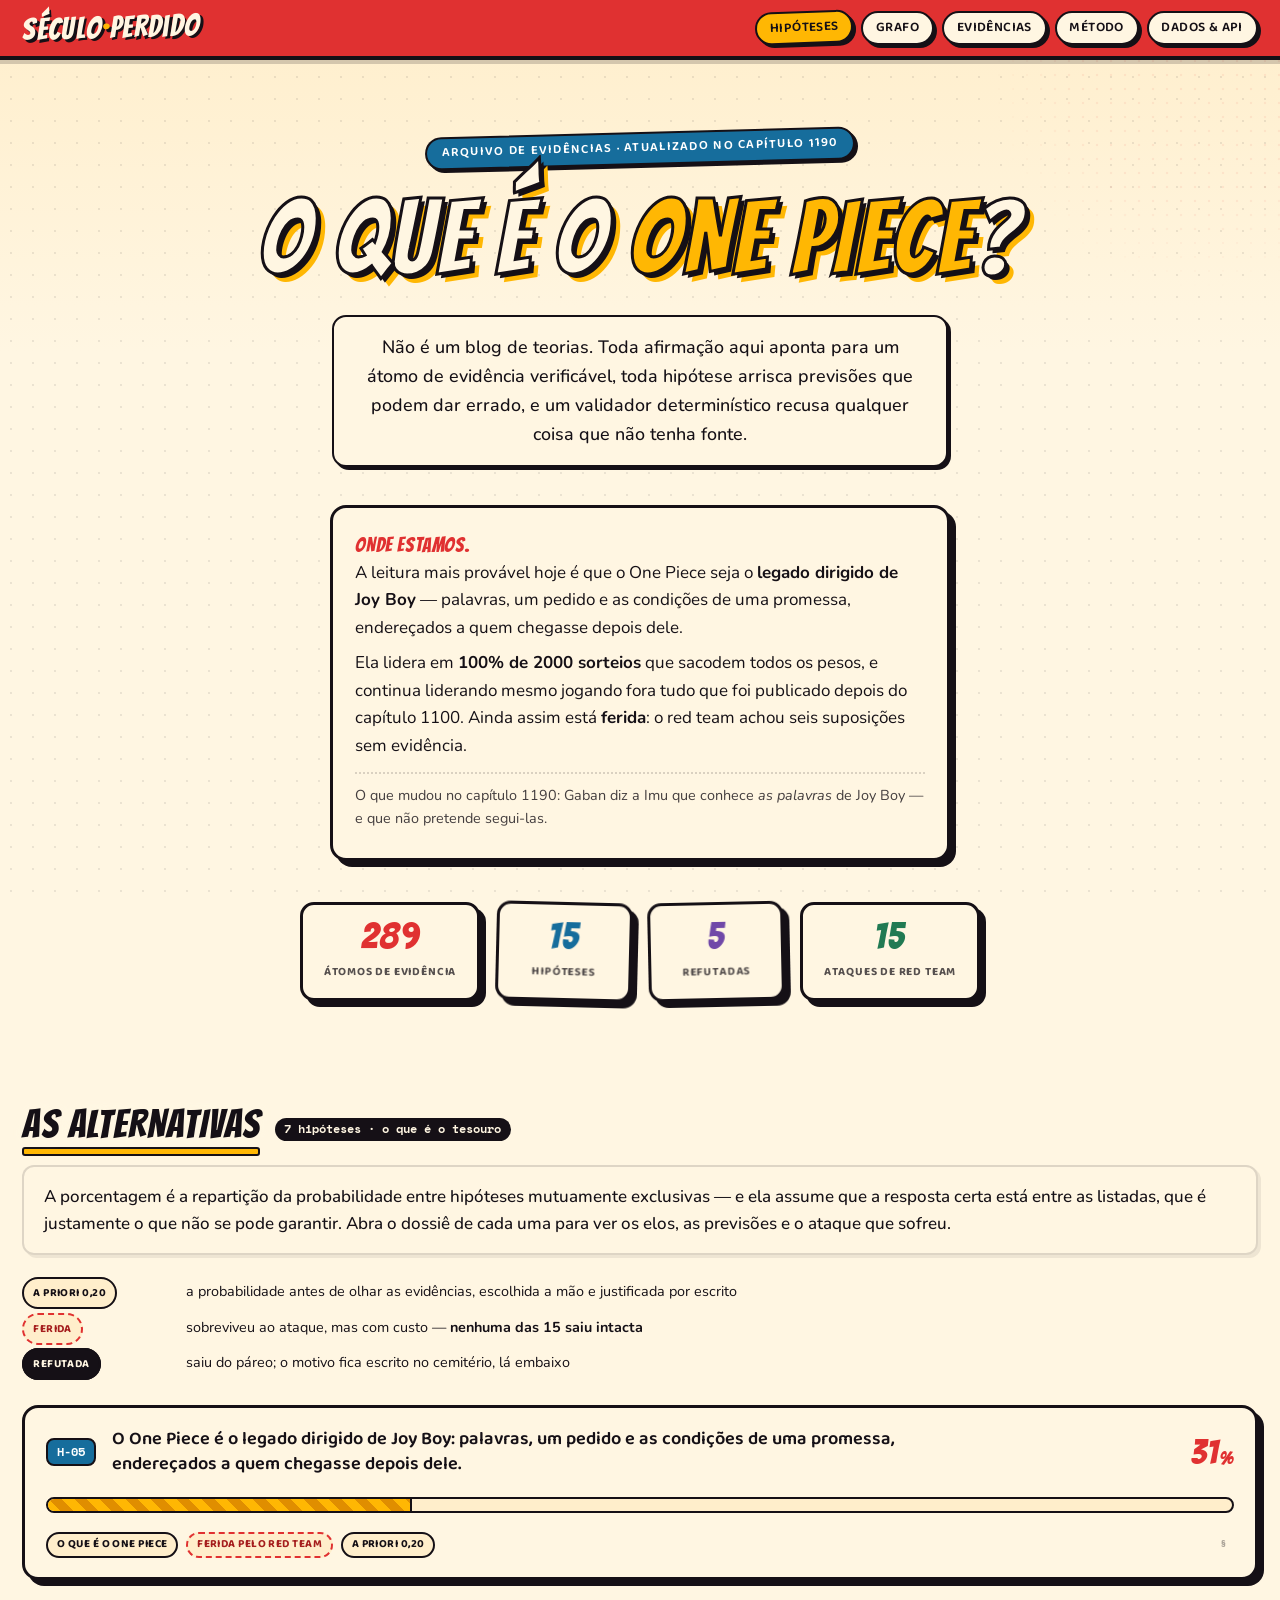
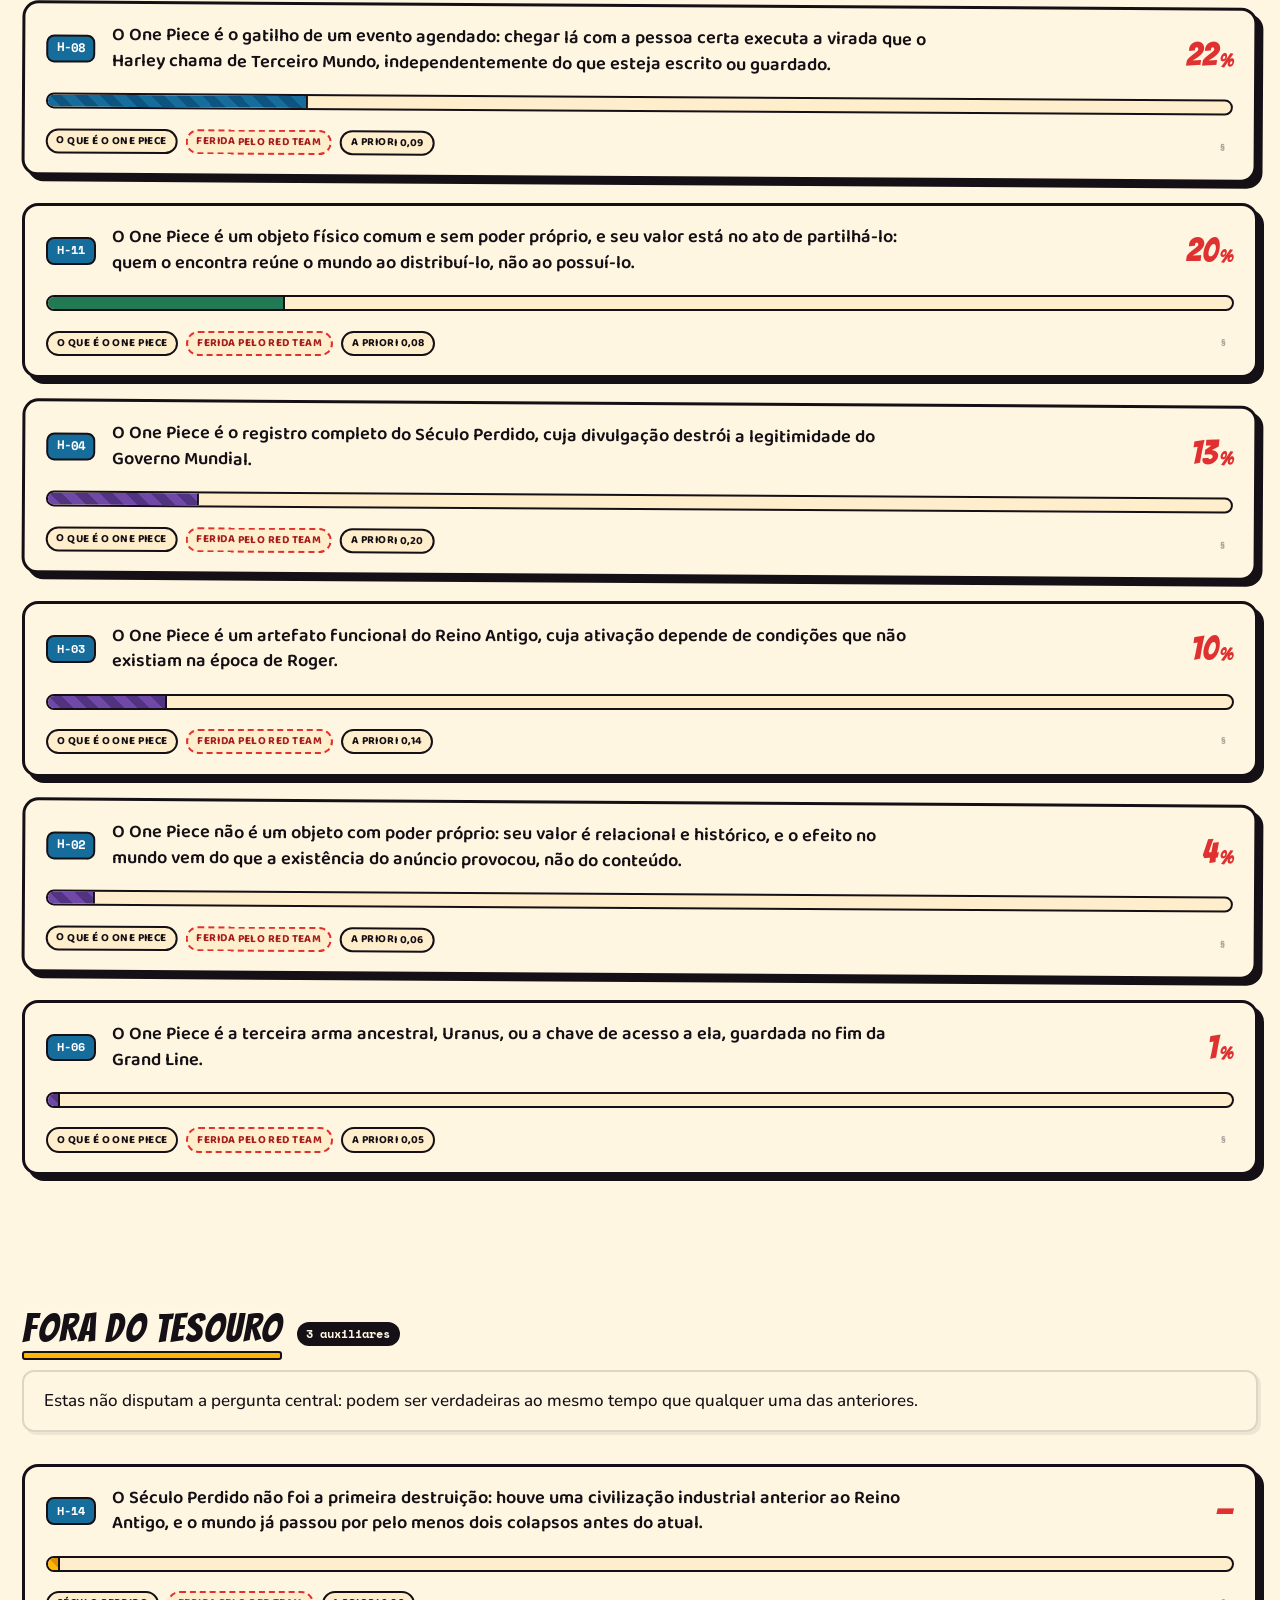
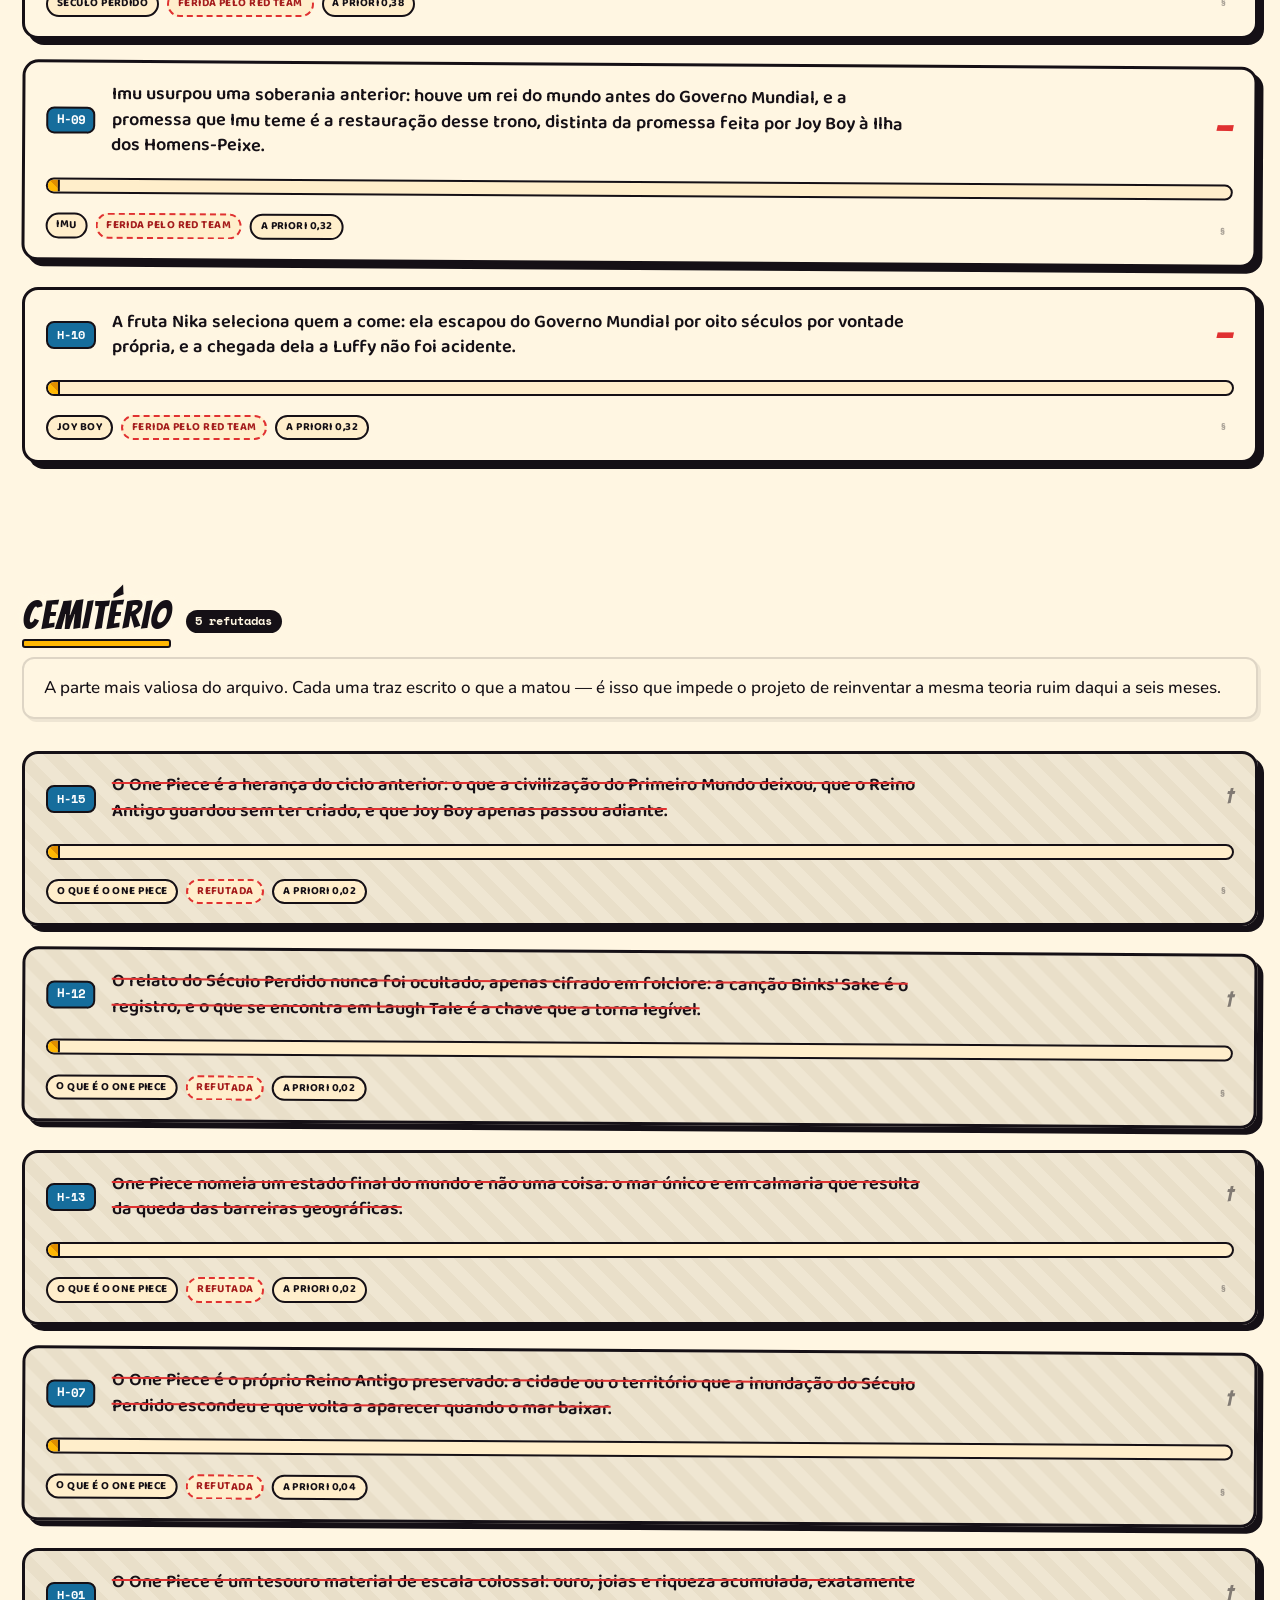
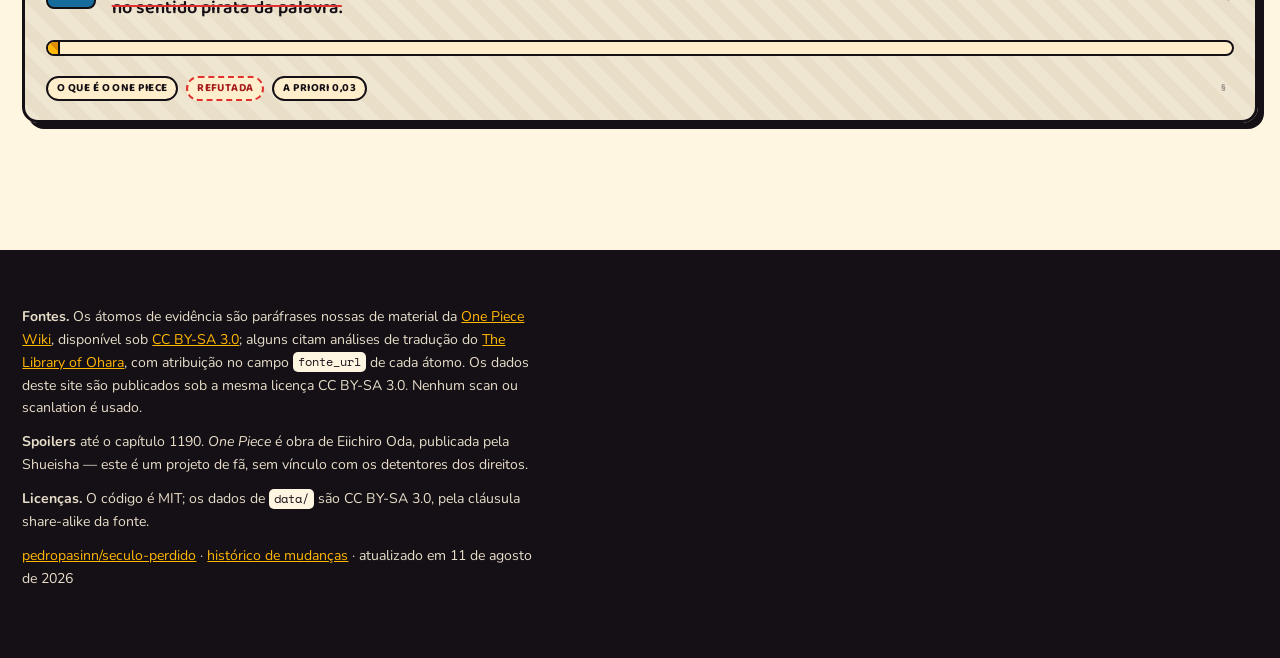
==== web/index.html @ ed5009fd "Dados abertos, servidor MCP, skill, e melhorias de conteudo DADOS ABERTOS. tools/exportar.py publica" ====
<!doctype html><html lang="pt-BR"><head>
<meta charset="utf-8"><meta name="viewport" content="width=device-width,initial-scale=1">
<title>Século Perdido — o que é o One Piece, por evidência</title>
<meta name="description" content="Hipóteses ranqueadas sobre o mistério central de One Piece, cada uma ligada a evidência verificável e atacada por um red team.">
<link rel="canonical" href="https://seculo-perdido.vercel.app/">
<meta property="og:title" content="Século Perdido — o que é o One Piece, por evidência">
<meta property="og:description" content="Hipóteses ranqueadas sobre o mistério central de One Piece, cada uma ligada a evidência verificável e atacada por um red team.">
<meta property="og:type" content="website">
<meta property="og:url" content="https://seculo-perdido.vercel.app/">
<meta property="og:site_name" content="Século Perdido">
<meta property="og:locale" content="pt_BR">
<meta property="og:image" content="https://seculo-perdido.vercel.app/og.png">
<meta property="og:image:width" content="1200">
<meta property="og:image:height" content="630">
<meta property="og:image:alt" content="Século Perdido — arquivo de evidências sobre o que é o One Piece">
<meta name="twitter:card" content="summary_large_image">
<meta name="twitter:title" content="Século Perdido — o que é o One Piece, por evidência">
<meta name="twitter:description" content="Hipóteses ranqueadas sobre o mistério central de One Piece, cada uma ligada a evidência verificável e atacada por um red team.">
<meta name="twitter:image" content="https://seculo-perdido.vercel.app/og.png">
<link rel="icon" href="/favicon.svg" type="image/svg+xml">
<link rel="apple-touch-icon" href="/og.png">
<link rel="preconnect" href="https://fonts.googleapis.com">
<link rel="preconnect" href="https://fonts.gstatic.com" crossorigin>
<link href="https://fonts.googleapis.com/css2?family=Bangers&family=Baloo+2:wght@500;600;700&family=Nunito:ital,wght@0,400;0,500;0,600;0,700;1,400&family=Space+Mono:wght@400;700&display=swap" rel="stylesheet">
<link rel="stylesheet" href="estilo.css">
</head><body>
<header class="topo"><div class="env">
  <a class="marca" href="/">Século<span>·</span>Perdido</a>
  <nav class="topo-nav"><a href="/" aria-current="page">Hipóteses</a><a href="/grafo">Grafo</a><a href="/evidencias">Evidências</a><a href="/metodo">Método</a><a href="/dados">Dados & API</a></nav>
</div></header><main>
<div class="capa env">
  <div class="rotulo">arquivo de evidências · atualizado no capítulo 1190</div>
  <h1>O que é o <em>One&nbsp;Piece</em>?</h1>
  <p class="sub">Não é um blog de teorias. Toda afirmação aqui aponta para um átomo de
  evidência verificável, toda hipótese arrisca previsões que podem dar errado, e um
  validador determinístico recusa qualquer coisa que não tenha fonte.</p>
  <div class="estado">
    <p><b>Onde estamos.</b> A leitura mais provável hoje é que o One Piece seja
    o <strong>legado dirigido de Joy Boy</strong> — palavras, um pedido e as condições de
    uma promessa, endereçados a quem chegasse depois dele.</p>
    <p>Ela lidera em <strong>100% de 2000 sorteios</strong> que sacodem todos os pesos, e
    continua liderando mesmo jogando fora tudo que foi publicado depois do capítulo 1100.
    Ainda assim está <strong>ferida</strong>: o red team achou seis suposições sem evidência.</p>
    <p class="miudo">O que mudou no capítulo 1190: Gaban diz a Imu que conhece
    <em>as palavras</em> de Joy Boy — e que não pretende segui-las.</p>
  </div>
  <div class="painel">
    <div><b data-alvo="289">289</b><small>átomos de evidência</small></div>
    <div><b data-alvo="15">15</b><small>hipóteses</small></div>
    <div><b data-alvo="5">5</b><small>refutadas</small></div>
    <div><b data-alvo="15">15</b><small>ataques de red team</small></div>
  </div>
</div>

<section><div class="env">
  <div class="cab"><h2>As alternativas</h2><span class="n">7 hipóteses · o que é o tesouro</span></div>
  <p class="intro">A porcentagem é a repartição da probabilidade entre hipóteses mutuamente
  exclusivas — e ela assume que a resposta certa está entre as listadas, que é justamente o
  que não se pode garantir. Abra o dossiê de cada uma para ver os elos, as previsões e o ataque que sofreu.</p>
  <dl class="legenda-rot">
    <div><dt><span class="selo">a priori 0,20</span></dt>
      <dd>a probabilidade antes de olhar as evidências, escolhida a mão e justificada por escrito</dd></div>
    <div><dt><span class="selo ferida">ferida</span></dt>
      <dd>sobreviveu ao ataque, mas com custo — <strong>nenhuma das 15 saiu intacta</strong></dd></div>
    <div><dt><span class="selo morta">refutada</span></dt>
      <dd>saiu do páreo; o motivo fica escrito no cemitério, lá embaixo</dd></div>
  </dl>
  <article class="hip" id="H-05" data-rank="0" data-status="viva">
<details>
  <summary class="hip-cab">
    <span class="hip-id" aria-hidden="true">H-05</span>
    <h3 class="hip-enun">O One Piece é o legado dirigido de Joy Boy: palavras, um pedido e as condições de uma promessa, endereçados a quem chegasse depois dele.
      <span class="sr-only"> — H-05, 31% da probabilidade repartida, hipótese viva, ferida pelo red team</span></h3>
    <span class="hip-pct" aria-hidden="true">31<small style="font-size:.55em">%</small></span>
    <span class="sonda" style="--pct:30.7%" aria-hidden="true"><i></i></span>
    <span class="hip-meta" aria-hidden="true"><span class="selo">o que é o One Piece</span><span class="selo ferida">ferida pelo red team</span><span class="selo" title="probabilidade atribuída antes de olhar as evidências">a priori 0,20</span>
      <a class="perma" href="#H-05" title="link para esta hipótese">§</a></span>
  </summary>
  <div class="corpo">
    <p class="conta">a priori 0.20 → posterior 0.96
      · 16 apoios, 6 contradições
      · teto de capítulo em cap 649: +1.52 -> +1.20</p>
    <h4>O caso a favor</h4><p>O capítulo 1190 mudou o tabuleiro: Gaban não diz que conhece a história do mundo, diz que conhece as palavras de Joy Boy, e que se recusa a segui-las. Palavras que podem ser seguidas ou recusadas são instrução dirigida, não crônica. Isso também explica o riso melhor que as concorrentes: lê-se uma carta de alguém que morreu há 800 anos e que já sabia que chegariam tarde.</p><h4>O caso contra (Red Team, 2026-08-11)</h4><p>Veredito: ferida. Seis suposições não evidenciadas. Três golpes, dois aceitos:</p><ul><li><strong>Colapso em <a class="ref" href="/#H-04">H-04</a></strong> — mesmos átomos-âncora, mesmo formato de achado. O único discriminante é o endereçamento. Aceito em parte: o Curador discorda de que nenhum átomo atribua destinatário, porque <a class="ref" href="/evidencias#EV-1121-01">EV-1121-01</a> diz literalmente que quem encontrar pode não ser aquele que Joy Boy esperava, e isso pressupõe esperado. Mas o ataque está certo em que o discriminante é fino, e a previsão (2) foi reescrita com duas cláusulas para forçar a separação.</li><li><strong>Previsão (2) decorativa</strong> — aceito e substituído.</li><li><strong>Ponto único de falha em <a class="ref" href="/evidencias#EV-1190-03">EV-1190-03</a></strong> — aceito. Sem esse átomo a hipótese perde a palavra &#x27;palavras&#x27; e desaba em <a class="ref" href="/#H-04">H-04</a>. É um único capítulo, e recente.</li></ul><p>O Red Team recomendou deflacionar <a class="ref" href="/#H-05">H-05</a> para baixo de <a class="ref" href="/#H-04">H-04</a>. O Curador deflacionou até o empate, não abaixo: <a class="ref" href="/evidencias#EV-1190-03">EV-1190-03</a> é canônico e recente, e nenhum átomo o contradiz.</p><h4>O que a mataria</h4><p>Uma revelação em que o achado de Laugh Tale opere sozinho, sem exigir decisão de ninguém — ou em que Joy Boy não tenha deixado texto algum na ilha.</p><h4>Nota de curadoria</h4><p>Prior 0.25 -&gt; 0.20, empatando com <a class="ref" href="/#H-04">H-04</a>. Motivo escrito: o endereçamento continua sendo a leitura mais econômica de <a class="ref" href="/evidencias#EV-1190-03">EV-1190-03</a> e <a class="ref" href="/evidencias#EV-1121-01">EV-1121-01</a>, mas a hipótese depende de um átomo único e não explica sozinha o efeito global que <a class="ref" href="/evidencias#EV-0576-01">EV-0576-01</a> prevê. Entrou <a class="ref" href="/evidencias#EV-1085-03">EV-1085-03</a> como contradição: parte da rede que leva ao tesouro é acidente de Lili.</p>
    <h4>Evidências a favor · 16</h4><div class="elo"><a class="ev" href="/evidencias#EV-1190-03">EV-1190-03</a><div><div class="como">Gaban diz a Imu que conhece as palavras de Joy Boy mas não tem intenção de seguir as palavras de um homem que não conheceu: o que a tripulação de Roger trouxe de Laugh Tale são palavras que pedem algo de quem as lê.</div><div class="peso">peso 0.5 · cap 1190</div></div></div><div class="elo"><a class="ev" href="/evidencias#EV-0649-01">EV-0649-01</a><div><div class="como">Joy Boy escreveu num Poneglyph da Sea Forest um pedido de desculpas por não ter cumprido sua parte da promessa: o único texto dele que o leitor conhece é mensagem pessoal endereçada, não inventário nem manual.</div><div class="peso">peso 0.35 · cap 649</div></div></div><div class="elo"><a class="ev" href="/evidencias#EV-1122-02">EV-1122-02</a><div><div class="como">Joy Boy selou parte do seu Haki do Conquistador dentro de Emet atado em nó, para ser liberado séculos depois: ele planejava intervenções dirigidas a quem viesse muito tempo depois.</div><div class="peso">peso 0.35 · cap 1122</div></div></div><div class="elo"><a class="ev" href="/evidencias#EV-0972-01">EV-0972-01</a><div><div class="como">Ao aprender a verdadeira história Roger riu e declarou que gostaria de ter vivido na mesma época que Joy Boy: a reação natural de quem acaba de ler alguém, não de quem encontrou um objeto.</div><div class="peso">peso 0.3 · cap 972</div></div></div><div class="elo"><a class="ev" href="/evidencias#EV-1121-01">EV-1121-01</a><div><div class="como">Vegapunk afirma que quem encontrar o One Piece pode não ser aquele que Joy Boy esperava, o que só faz sentido se a coisa deixada tiver um destinatário pretendido.</div><div class="peso">peso 0.3 · cap 1121</div></div></div><div class="elo"><a class="ev" href="/evidencias#EV-0506-02">EV-0506-02</a><div><div class="como">Na execução Roger declarou que, tal como Joy Boy, havia escondido seu tesouro para que o próximo Rei dos Piratas o encontrasse: ele leu o gesto de Joy Boy como endereçado a um sucessor e o repetiu.</div><div class="peso">peso 0.25 · cap 506</div></div></div><div class="elo"><a class="ev" href="/evidencias#EV-1116-01">EV-1116-01</a><div><div class="como">Joy Boy teve papel na preservação das três armas ancestrais para que gerações futuras pudessem acessá-las, comportamento de quem legou instruções e meios a um sucessor.</div><div class="peso">peso 0.2 · cap 1116</div></div></div><div class="elo"><a class="ev" href="/evidencias#EV-0649-07">EV-0649-07</a><div><div class="como">Neptune diz que a mensagem deixada por Joy Boy era endereçada à princesa sereia que vivia na ilha naquela época: o único texto conhecido dele tem destinatário nomeado, que é exatamente o endereçamento de que esta hipótese depende.</div><div class="peso">peso 0.35 · cap 649</div></div></div><div class="elo"><a class="ev" href="/evidencias#EV-0628-01">EV-0628-01</a><div><div class="como">Robin observa que o poneglyph da Sea Forest tem forma de carta de desculpas e menciona alguém chamado Joy Boy, em vez do registro histórico que ela já lera nos outros: o legado dele aparece como mensagem pessoal, palavras e pedido, e não como arquivo.</div><div class="peso">peso 0.35 · cap 628</div></div></div><div class="elo"><a class="ev" href="/evidencias#EV-0649-03">EV-0649-03</a><div><div class="como">Neptune diz que a parte da Ilha dos Homens-Peixe na promessa era vigiar Noah e mantê-la em segurança: a promessa tem partes atribuídas a contrapartes, que é a forma de um legado com condições endereçadas a quem viesse depois.</div><div class="peso">peso 0.3 · cap 649</div></div></div><div class="elo"><a class="ev" href="/evidencias#EV-0641-02">EV-0641-02</a><div><div class="como">Neptune explica que séculos atrás foi feita uma promessa a um grande homem de manter o navio no fundo do mar e esperar, protegendo-o: o que Joy Boy deixou tem forma de pedido aceito por terceiros, e não de objeto.</div><div class="peso">peso 0.25 · cap 641</div></div></div><div class="elo"><a class="ev" href="/evidencias#EV-0649-05">EV-0649-05</a><div><div class="como">Neptune responde a Robin que Joy Boy não tinha o poder de controlar Reis do Mar e que essa habilidade pertencia à princesa sereia daquela época: o que ele podia legar eram palavras e um pedido dirigidos a quem tinha o poder, não o poder.</div><div class="peso">peso 0.25 · cap 649</div></div></div><div class="elo"><a class="ev" href="/evidencias#EV-0653-01">EV-0653-01</a><div><div class="como">Shirahoshi pede para ver uma floresta de verdade na superfície e Luffy fecha com ela uma promessa de mindinho de levá-la até lá: a pendência que a obra transmite ao sucessor tem forma de promessa assumida diante da mesma destinatária, e não de objeto tomado.</div><div class="peso">peso 0.25 · cap 653</div></div></div><div class="elo"><a class="ev" href="/evidencias#EV-0621-02">EV-0621-02</a><div><div class="como">Neptune diz que o mundo com que sua esposa sonha remonta a centenas de anos e que ancestrais distantes tentaram a mesma coisa, que terminou em sonho desperdiçado e arrependimento: o que sobrou daquela tentativa é arrependimento, coerente com um legado cujo único texto conhecido é um pedido de desculpas.</div><div class="peso">peso 0.2 · cap 621</div></div></div><div class="elo"><a class="ev" href="/evidencias#EV-0395-05">EV-0395-05</a><div><div class="como">Clover afirma que a mensagem foi gravada em pedra porque, se tivesse sido escrita em papel, teria se perdido: a escolha do suporte é de quem endereça um recado a leitores muito distantes no tempo, que é a forma de um legado dirigido.</div><div class="peso">peso 0.25 · cap 395</div></div></div><div class="elo"><a class="ev" href="/evidencias#EV-1066-04">EV-1066-04</a><div><div class="como">Shaka afirma que o Governo Mundial tentou apagar todo conhecimento do Reino Antigo com a intenção de que absolutamente ninguém carregasse os ideais dele: o que se teme é alguém assumir esses ideais, e ideal assumido por um herdeiro é legado dirigido, não crônica.</div><div class="peso">peso 0.2 · cap 1066</div></div></div>
    <h4>Evidências contra · 6</h4><div class="elo contra"><a class="ev" href="/evidencias#EV-1085-03">EV-1085-03</a><div><div class="como">O ato de Lili de espalhar os Poneglyphs pelo mundo é tido como o que influenciou piratas a persegui-los em busca de tesouro: a rede de pistas que leva ao tesouro é acidente de outra pessoa, não endereçamento de Joy Boy.</div><div class="peso">peso 0.35 · cap 1085</div></div></div><div class="elo contra"><a class="ev" href="/evidencias#EV-0576-01">EV-0576-01</a><div><div class="como">Barba Branca declarou que achar o One Piece desencadeará uma guerra indizível que engolfará o mundo inteiro, efeito difícil de derivar de um recado por mais importante que seja.</div><div class="peso">peso 0.25 · cap 576</div></div></div><div class="elo contra"><a class="ev" href="/evidencias#EV-1188-01">EV-1188-01</a><div><div class="como">Imu diz a Luffy que ele não é Joy Boy porque Joy Boy era muito mais forte, sugerindo que o que importa na sucessão é capacidade de combate e não a leitura de um legado.</div><div class="peso">peso 0.15 · cap 1188</div></div></div><div class="elo contra"><a class="ev" href="/evidencias#EV-0649-04">EV-0649-04</a><div><div class="como">Neptune afirma que não conhece os detalhes da promessa e que sabe apenas, por lenda transmitida na família real, que um dia alguém viria cumprir em lugar de Joy Boy o que ele prometeu: se as condições se perderam na própria contraparte, o que ele legou não foi um conjunto de condições transmissíveis.</div><div class="peso">peso 0.3 · cap 649</div></div></div><div class="elo contra"><a class="ev" href="/evidencias#EV-0632-01">EV-0632-01</a><div><div class="como">Vander Decken IX afirma que há muito tempo o povo da Ilha dos Homens-Peixe construiu o navio gigante Noah: o meio material da promessa é obra de terceiros, e não parte do que Joy Boy deixou.</div><div class="peso">peso 0.15 · cap 632</div></div></div><div class="elo contra"><a class="ev" href="/evidencias#EV-0395-10">EV-0395-10</a><div><div class="como">Clover afirma que o povo do reino antigo, ao saber que seria derrotado, gravou os poneglyphs para que o mundo soubesse o que havia acontecido: o destinatário declarado é o mundo inteiro, e não a pessoa esperada que este enunciado exige.</div><div class="peso">peso 0.25 · cap 395</div></div></div>
    <h4>Previsões falseáveis</h4><div class="prev"><b>aberta</b><span>Se verdadeiro, o conteúdo revelado em Laugh Tale terá forma de mensagem dirigida a quem chegar, e Luffy responderá com uma decisão explícita em vez de tomar posse de algo.</span></div><div class="prev"><b>aberta</b><span>Se verdadeiro, o texto de Laugh Tale terá vocativo dirigido a quem chega e enunciará uma condição a cumprir, e nenhum poder ou arma será concedido por alcançá-lo — as duas cláusulas juntas, que é o que separa esta hipótese de H-03, H-04 e H-08.</span></div>
    <p class="vered ferida"><b>red team</b> ferida · 6 suposições sem evidência</p><details class="rt"><summary>relatório completo do red team</summary><div class="rt-corpo"><h4>Red team — <a class="ref" href="/#H-05">H-05</a></h4><h5>Ataque 2026-08-11</h5><h6>Contra-evidência encontrada</h6><ul><li><a class="ref" href="/evidencias#EV-1190-03">EV-1190-03</a> — É o átomo de que a hipótese mais depende e ele corta contra ela. Gaban diz a Imu que conhece as palavras de Joy Boy, mas que <strong>não tem intenção de seguir as palavras de um homem que não conheceu</strong>: sua motivação é realizar o sonho do seu capitão. Um legado <em>dirigido</em> é definido pelo vínculo que cria em quem o recebe; aqui o único leitor documentado das palavras de Joy Boy declara em voz alta que o endereçamento não o obriga. Pior: o átomo não afirma que essas palavras vieram de Laugh Tale — isso é comentário do extrator, não o texto do átomo.</li><li><a class="ref" href="/evidencias#EV-1121-01">EV-1121-01</a> — Vegapunk afirma que o destino do mundo será decidido por quem conseguir <strong>reivindicar</strong> o One Piece, e que quem o encontrar pode não ser aquele que Joy Boy esperava. Isso fere a previsão (1) em cheio: o verbo canônico é reivindicar, isto é, tomar posse, e não responder; e a própria fala diz que quem chega pode não ser o esperado, ou seja, a expectativa de Joy Boy não seleciona nem vincula o destinatário.</li><li><a class="ref" href="/evidencias#EV-0972-02">EV-0972-02</a> — Os Piratas de Roger leram a mensagem em Laugh Tale, aprenderam a <strong>verdadeira história</strong> e decidiram deixar tudo como estava ao perceber que tinham chegado cedo demais. O único átomo que diz &quot;mensagem&quot; descreve o conteúdo dela como história verdadeira, não como pedido nem como condições. Circularidade: &quot;mensagem&quot; só vira &quot;mensagem endereçada a quem chegasse depois&quot; se a hipótese já estiver pressuposta. Este é exatamente o átomo que sustenta <a class="ref" href="/#H-04">H-04</a>.</li><li><a class="ref" href="/evidencias#EV-0966-01">EV-0966-01</a> — Roger especulou que o Governo Mundial proíbe a pesquisa dos Poneglyphs justamente para que ninguém chegue a Laugh Tale e <strong>encontre o que está escondido lá</strong>. O vocabulário interno é de coisa escondida a ser encontrada. Um legado deliberadamente endereçado a quem chegasse depois seria sinalizado, não escondido.</li><li><a class="ref" href="/evidencias#EV-1085-02">EV-1085-02</a> — Imu se interessa por Lili por causa de um <strong>erro</strong> dela que levou os Poneglyphs a se espalharem pelo mundo. A rede de pistas que leva a Laugh Tale, que a hipótese lê como canal de endereçamento, é atribuída em texto a um acidente histórico alheio a Joy Boy. Endereçamento por acidente não é endereçamento.</li><li><a class="ref" href="/evidencias#EV-1122-02">EV-1122-02</a> — Joy Boy selou parte do seu Haki do Conquistador dentro de Emet, atado em nó, para ser liberado séculos depois se o robô estivesse em perigo mortal. Este é o método de Joy Boy para alcançar o futuro efetivamente mostrado na obra: capacidade selada com gatilho automático, sem destinatário nomeado, sem pedido e sem leitura. Ele enfraquece a inferência de que o que Joy Boy deixaria em Laugh Tale teria forma de palavra dirigida.</li><li><a class="ref" href="/evidencias#EV-1116-01">EV-1116-01</a> — Joy Boy teve papel na preservação das três armas ancestrais para que gerações futuras pudessem acessá-las e <strong>usá-las</strong>, por razões até hoje desconhecidas. O legado de Joy Boy documentado na obra é de coisas utilizáveis entregues ao futuro, não de palavras e condições — o que serve melhor a <a class="ref" href="/#H-03">H-03</a> e <a class="ref" href="/#H-06">H-06</a> do que a <a class="ref" href="/#H-05">H-05</a>.</li><li><a class="ref" href="/evidencias#EV-0967-11">EV-0967-11</a> — A tripulação de Roger <strong>gargalha</strong> ao encontrar o tesouro em Laugh Tale, e Roger comenta que chegaram cedo demais. Gargalhada coletiva é reação pobre para um pedido acompanhado das condições de uma promessa; a hipótese herda de <a class="ref" href="/#H-04">H-04</a> a mesma dificuldade com o riso, sem resolvê-la.</li><li><a class="ref" href="/evidencias#EV-1164-02">EV-1164-02</a> — Rocks pergunta a Imu se ele teme mais Davy Jones ou Joy Boy e sugere que Imu vive aterrorizado com a possibilidade de alguém herdar a vontade de Jones e cumprir <strong>a promessa de que ele falava</strong>. Existe portanto uma promessa antiga que não é a de Joy Boy à Ilha dos Homens-Peixe. O enunciado de <a class="ref" href="/#H-05">H-05</a> usa &quot;uma promessa&quot; no singular como se o corpus tivesse uma só.</li></ul><h6>Veredito</h6><p>ferida</p><p>Três feridas, em ordem de gravidade:</p><ul><li><strong>Quase colapsa em <a class="ref" href="/#H-04">H-04</a>.</strong> Os dois enunciados partilham os mesmos átomos-âncora (<a class="ref" href="/evidencias#EV-0972-02">EV-0972-02</a>, <a class="ref" href="/evidencias#EV-0301-01">EV-0301-01</a>, <a class="ref" href="/evidencias#EV-0507-01">EV-0507-01</a>) e a mesma forma de achado — texto em Laugh Tale. O único discriminante é o <em>endereçamento</em>: <a class="ref" href="/#H-04">H-04</a> diz registro, <a class="ref" href="/#H-05">H-05</a> diz mensagem dirigida. Nenhum átomo do corpus atribui destinatário ao texto de Laugh Tale. O que mais se aproxima disso, <a class="ref" href="/evidencias#EV-1121-01">EV-1121-01</a>, fala de &quot;aquele que Joy Boy esperava&quot; e, na mesma frase, descreve o ato relevante como reivindicar — ou seja, o único átomo que sugere destinatário é também contra-evidência da previsão (1). Enquanto o discriminante não tiver átomo próprio, <a class="ref" href="/#H-05">H-05</a> é <a class="ref" href="/#H-04">H-04</a> mais uma camada interpretativa, e deve herdar prior <em>menor</em>, não o maior do repositório.</li></ul><ul><li><strong>Previsão (2) é decorativa.</strong> &quot;Outro sobrevivente dos Piratas de Roger citará textualmente palavras de Joy Boy antes do fim da saga&quot; pede algo que <a class="ref" href="/evidencias#EV-1190-03">EV-1190-03</a> já deixou praticamente executado: um sobrevivente da tripulação de Roger já declarou, no capítulo mais recente do corpus e em confronto direto com Imu, que <strong>conhece as palavras de Joy Boy</strong>. Falta só a obra transcrevê-las, o que é escolha de encenação, não teste. Pior, a previsão não discrimina: <a class="ref" href="/#H-03">H-03</a>, <a class="ref" href="/#H-04">H-04</a> e <a class="ref" href="/#H-08">H-08</a> sobrevivem intactas a Gaban citando Joy Boy. Exijo substituição por algo que possa falhar e que separe <a class="ref" href="/#H-05">H-05</a> das vizinhas, no espírito de: <em>o texto de Laugh Tale conterá vocativo ou imperativo dirigido a quem chega e nomeará uma condição a ser cumprida por ele; e o achado não conferirá arma, poder nem capacidade nova a quem o obtiver</em>. A segunda cláusula é o que separa de <a class="ref" href="/#H-03">H-03</a>/<a class="ref" href="/#H-06">H-06</a>; a primeira, de <a class="ref" href="/#H-04">H-04</a>.</li></ul><ul><li><strong>Previsão (1) tem metade morta e metade contestada.</strong> A primeira metade (&quot;conteúdo em forma de mensagem dirigida&quot;) é satisfeita também por <a class="ref" href="/#H-04">H-04</a> e por <a class="ref" href="/#H-02">H-02</a>, logo não testa <a class="ref" href="/#H-05">H-05</a>. A segunda (&quot;Luffy responderá com decisão explícita em vez de tomar posse&quot;) é o único conteúdo arriscado da hipótese inteira — e colide de frente com <a class="ref" href="/evidencias#EV-1121-01">EV-1121-01</a>, que descreve o ato como reivindicar e faz o destino do mundo depender de quem reivindica.</li></ul><p>Não é refutada: <a class="ref" href="/evidencias#EV-0649-01">EV-0649-01</a> e <a class="ref" href="/evidencias#EV-1190-03">EV-1190-03</a> garantem que existem palavras de Joy Boy, e que pelo menos uma delas é um pedido de desculpas por não ter cumprido sua parte de uma promessa. O gênero &quot;palavra de Joy Boy&quot; está evidenciado. O que não está evidenciado é que <em>isso</em> seja o One Piece.</p><h6>Custo estrutural</h6><p>6 suposições não evidenciadas:</p><ul><li><strong>Que o texto de Laugh Tale tem destinatário.</strong> <a class="ref" href="/evidencias#EV-0972-02">EV-0972-02</a> diz apenas que leram a mensagem e aprenderam a verdadeira história. Nenhum átomo dá vocativo, endereço ou destinatário ao conteúdo da ilha.</li><li><strong>Que as palavras de Joy Boy conhecidas por Gaban vieram de Laugh Tale.</strong> <a class="ref" href="/evidencias#EV-1190-03">EV-1190-03</a> não diz onde ele as conheceu. A ponte entre &quot;palavras de Joy Boy&quot; e &quot;conteúdo de Laugh Tale&quot; é acréscimo da hipótese.</li><li><strong>Que o pedido de desculpas do Poneglyph da Sea Forest é do mesmo gênero do que está em Laugh Tale.</strong> <a class="ref" href="/evidencias#EV-0649-01">EV-0649-01</a> situa aquele texto num Poneglyph da Sea Forest e o endereça à Ilha dos Homens-Peixe — a um credor específico do passado, não a quem chegasse depois.</li><li><strong>Que existe uma promessa, no singular.</strong> <a class="ref" href="/evidencias#EV-0648-01">EV-0648-01</a> fala do tempo prometido ligado a Noah e à Ilha dos Homens-Peixe; <a class="ref" href="/evidencias#EV-1164-02">EV-1164-02</a> fala de uma promessa associada a Davy D. Jones. Unificá-las exige um átomo que não existe.</li><li><strong>Que as &quot;condições&quot; da promessa estão escritas em Laugh Tale.</strong> O que <a class="ref" href="/evidencias#EV-0301-01">EV-0301-01</a> promete na chegada é a revelação do Rio Poneglyph, e <a class="ref" href="/evidencias#EV-0218-01">EV-0218-01</a> apresenta o Rio Poneglyph como o documento que amarraria os fios da história — registro, não cláusula contratual.</li><li><strong>Que haverá um protocolo de resposta para quem lê.</strong> Nenhum átomo mostra pergunta, escolha ou aceite oferecidos ao leitor. O único precedente, <a class="ref" href="/evidencias#EV-0972-02">EV-0972-02</a>, é uma tripulação inteira que decidiu deixar tudo como estava — decisão de não agir, compatível com quase todas as hipóteses rivais e portanto sem poder discriminante.</li></ul><p>Cadeia frágil: retirado <a class="ref" href="/evidencias#EV-1190-03">EV-1190-03</a>, a hipótese perde a palavra &quot;palavras&quot; e desaba em <a class="ref" href="/#H-04">H-04</a>. Ponto único de falha declarado.</p><h6>Concorrente mais econômico</h6><p><a class="ref" href="/#H-04">H-04</a></p><p><a class="ref" href="/#H-04">H-04</a> explica o mesmo conjunto de átomos-âncora — <a class="ref" href="/evidencias#EV-0972-02">EV-0972-02</a> (leram a mensagem, aprenderam a verdadeira história), <a class="ref" href="/evidencias#EV-0507-01">EV-0507-01</a>, <a class="ref" href="/evidencias#EV-0301-01">EV-0301-01</a> — sem precisar de destinatário, de pedido, de condições nem da unificação das promessas: quatro peças a menos. Tudo que <a class="ref" href="/#H-05">H-05</a> acrescenta a <a class="ref" href="/#H-04">H-04</a> é o endereçamento, e o endereçamento é justamente o que não tem átomo próprio no corpus. Enquanto isso, <a class="ref" href="/#H-04">H-04</a> carrega uma previsão mais arriscada e mais barata de falsear (Robin indispensável na chegada). Recomendação ao Curador: deflacionar o prior de <a class="ref" href="/#H-05">H-05</a> para baixo do de <a class="ref" href="/#H-04">H-04</a> até que apareça átomo em que o texto de Laugh Tale se dirija a alguém.</p></div></details>
  </div>
</details></article><article class="hip" id="H-08" data-rank="1" data-status="viva">
<details>
  <summary class="hip-cab">
    <span class="hip-id" aria-hidden="true">H-08</span>
    <h3 class="hip-enun">O One Piece é o gatilho de um evento agendado: chegar lá com a pessoa certa executa a virada que o Harley chama de Terceiro Mundo, independentemente do que esteja escrito ou guardado.
      <span class="sr-only"> — H-08, 22% da probabilidade repartida, hipótese viva, ferida pelo red team</span></h3>
    <span class="hip-pct" aria-hidden="true">22<small style="font-size:.55em">%</small></span>
    <span class="sonda" style="--pct:22.0%" aria-hidden="true"><i></i></span>
    <span class="hip-meta" aria-hidden="true"><span class="selo">o que é o One Piece</span><span class="selo ferida">ferida pelo red team</span><span class="selo" title="probabilidade atribuída antes de olhar as evidências">a priori 0,09</span>
      <a class="perma" href="#H-08" title="link para esta hipótese">§</a></span>
  </summary>
  <div class="corpo">
    <p class="conta">a priori 0.09 → posterior 0.69
      · 17 apoios, 10 contradições
      · teto de capítulo em cap 968: +1.20 -> +1.20; teto de arco em Elbaf (5 caps, teto 2.68): +2.80 -> +2.68</p>
    <h4>O caso a favor</h4><p>Três fontes independentes — os Reis do Mar (<a class="ref" href="/evidencias#EV-0968-01">EV-0968-01</a>), o Harley (<a class="ref" href="/evidencias#EV-1138-03">EV-1138-03</a>) e a leitura que Gaban faz de Roger (<a class="ref" href="/evidencias#EV-1190-01">EV-1190-01</a>) — convergem em que faltava tempo e faltava uma pessoa. <a class="ref" href="/evidencias#EV-0968-02">EV-0968-02</a> fecha o argumento: a providência que Roger tomou ao descobrir que era cedo demais foi gerar um filho.</p><h4>O caso contra (Red Team, 2026-08-11)</h4><p>Veredito: ferida. Sete suposições não evidenciadas. Dois achados foram aceitos integralmente:</p><ul><li><strong>Ponto único de falha</strong>: <a class="ref" href="/evidencias#EV-1138-03">EV-1138-03</a> é o único átomo <code>tradução_disputada</code> do repositório, e é justamente ele que carrega &#x27;dessa vez&#x27;, &#x27;certamente&#x27; e &#x27;se encontrarão&#x27; — as três expressões que sustentam agendamento e necessidade. Peso reduzido de 0.35 para 0.30 e a hipótese foi reescorada sem depender dele.</li><li><strong>Circularidade</strong>: nenhum dos átomos do Harley menciona Laugh Tale ou o One Piece. A ponte é fornecida pela hipótese. Por isso a previsão (2) foi trocada: agora exige que a obra faça a ponte explicitamente, o que é o teste da circularidade.</li></ul><p>A previsão (1) perdeu a cláusula &#x27;sem depender de leitura prévia&#x27;, que colidia com <a class="ref" href="/evidencias#EV-0301-01">EV-0301-01</a> e <a class="ref" href="/evidencias#EV-0818-01">EV-0818-01</a> — os dois entraram como contradição.</p><h4>O que a mataria</h4><p>A fala de Imu em <a class="ref" href="/evidencias#EV-1190-02">EV-1190-02</a> já é um golpe direto: ele próprio classifica a leitura de destino como erro de quem confunde coincidência com desígnio.</p><h4>Nota de curadoria</h4><p>Prior 0.15 -&gt; 0.13. Ganhou <a class="ref" href="/evidencias#EV-0968-02">EV-0968-02</a>, que é forte e canônico, mas perdeu peso na camada profética e absorveu duas contradições novas.</p><h4>Revisão de 2026-08-11 (rodada 3)</h4><p>A análise gramatical do texto japonês do Harley mexeu nas duas direções ao mesmo tempo, e o Curador registra as duas:</p><p><strong>A favor.</strong> O Red Team tinha declarado circularidade — nenhum átomo do Harley mencionava Laugh Tale ou o One Piece, e a ponte era fornecida pela hipótese. Isso caiu: o verso usa literalmente 約束の日, Dia da Promessa, que é o mesmo termo com que a obra já se referia ao dia em que Noah cumprirá seu propósito (<a class="ref" href="/evidencias#EV-0648-01">EV-0648-01</a>). A ponte agora é lexical, não conjectural. A previsão (2) foi reescrita para testar exatamente isso.</p><p><strong>Contra.</strong> O mesmo verso continua: 片われ月の声を聞く, ouvir as vozes da lua crescente. E &#x27;ouvir vozes&#x27; é como Roger descreve ler Poneglyph. Ou seja, o texto profético condiciona o desfecho a uma leitura — que é precisamente o que a previsão (1) desta hipótese negava. <a class="ref" href="/evidencias#EV-1138-05">EV-1138-05</a> entrou como contradição com peso 0.40, o maior peso permitido para um átomo <code>tradução_disputada</code> sem gerar aviso.</p><p>Saldo: a hipótese fica mais honesta e não mais forte. Ela ganhou uma ponte e perdeu a cláusula que a distinguia de <a class="ref" href="/#H-04">H-04</a> e <a class="ref" href="/#H-05">H-05</a>.</p><h4>Revisão de 2026-08-11 (rodada 5)</h4><p>Duas coisas, e a segunda incomoda.</p><p><strong>A profecia funciona.</strong> <a class="ref" href="/evidencias#EV-1174-01">EV-1174-01</a> é o primeiro caso na obra em que uma predição da tradição de Elbaf se cumpre em cena, com precisão coreográfica. Isso eleva o valor probatório de todo o eixo Harley, que até aqui podia ser lido como alegoria retrospectiva.</p><p><strong>Mas o gatilho observado não foi chegar a lugar nenhum.</strong> A condição que se cumpriu foi a co-presença das pessoas certas com os poderes certos — o portador do Nidhoggr e o portador da Nika no mesmo céu. Se é esse o padrão do Harley, o evento é disparado por quem está reunido, e não por onde alguém chega. Isso empurra a hipótese para longe de Laugh Tale e a aproxima de <a class="ref" href="/#H-02">H-02</a> e <a class="ref" href="/#H-11">H-11</a>.</p><p><strong>Pendência de custódia:</strong> a análise de terceiro atribui essa profecia ao Harley, e o capítulo não diz isso. O átomo foi registrado como fala de Jarul com fonte textual não identificada, de propósito.</p><h4>Revisão de 2026-08-11 (Red Team, segundo ataque)</h4><p>Veredito: ferida. Oito suposições não evidenciadas. O ataque retratou duas acusações da rodada 1 — o ponto único de falha caiu, porque <a class="ref" href="/evidencias#EV-1138-13">EV-1138-13</a> é canônico, e a circularidade virou indeterminação de referente, porque <a class="ref" href="/evidencias#EV-1138-04">EV-1138-04</a> é identidade lexical real. Mas trouxe um problema maior que os dois.</p><p><strong>O enunciado não descreve o que a evidência mostra.</strong> Ele afirma que <em>chegar lá</em> com a pessoa certa executa a virada. <a class="ref" href="/evidencias#EV-1174-01">EV-1174-01</a>, o único caso em que uma profecia se cumpre em cena, registra co-presença de pessoas <strong>fora de Laugh Tale</strong>, sem chegada e sem o One Piece. <a class="ref" href="/evidencias#EV-1138-13">EV-1138-13</a> confirma pelo verbo: o desfecho é reencontrar-se, não chegar. E o bloco da Ilha dos Homens-Peixe, extraído hoje, fecha o cerco — <a class="ref" href="/evidencias#EV-0649-04">EV-0649-04</a> espera uma pessoa que cumpra em lugar de Joy Boy, e <a class="ref" href="/evidencias#EV-0626-01">EV-0626-01</a> põe o gatilho em alguém <em>aparecer diante</em> de outra pessoa.</p><p>Não reescrevi o enunciado. Reescrever em torno de co-presença expulsa Laugh Tale do mecanismo e transforma <a class="ref" href="/#H-08">H-08</a> em outra hipótese — provavelmente uma que se sobrepõe a <a class="ref" href="/#H-05">H-05</a> e a <a class="ref" href="/#H-10">H-10</a>. O caminho honesto é deflacionar e deixar a tensão visível para a próxima rodada decidir.</p><h4>Nota de curadoria</h4><p>Prior 0.13 -&gt; 0.09, o maior corte desta rodada. A parte &#x27;evento agendado&#x27; da hipótese está mais forte do que nunca; a parte &#x27;chegar lá&#x27; é que não tem evidência — e ela é a única coisa que faz de <a class="ref" href="/#H-08">H-08</a> uma resposta sobre o One Piece em vez de uma tese sobre a profecia.</p>
    <h4>Evidências a favor · 17</h4><div class="elo"><a class="ev" href="/evidencias#EV-1190-01">EV-1190-01</a><div><div class="como">Gaban afirma que a insistência de Imu em matar Luffy prova o que Roger disse sobre terem chegado cedo demais e que Luffy é a pessoa que eles esperavam: a condição que faltava era uma pessoa, não um objeto.</div><div class="peso">peso 0.4 · cap 1190</div></div></div><div class="elo"><a class="ev" href="/evidencias#EV-0968-01">EV-0968-01</a><div><div class="como">Roger e Oden ouviram os Reis do Mar falarem do nascimento, dali a 25 anos, de alguém que os lideraria junto com a nova Poseidon, o que dá data e destinatário ao cedo demais.</div><div class="peso">peso 0.4 · cap 968</div></div></div><div class="elo"><a class="ev" href="/evidencias#EV-0968-02">EV-0968-02</a><div><div class="como">Ao saber que tinham chegado cedo demais, Roger planejou gerar um filho que encontrasse o One Piece depois dele: a resposta dele à restrição foi produzir uma pessoa, o que só faz sentido se a condição pendente for pessoal e datada.</div><div class="peso">peso 0.35 · cap 968</div></div></div><div class="elo"><a class="ev" href="/evidencias#EV-1138-03">EV-1138-03</a><div><div class="como">No texto do Terceiro Mundo do Harley o deus do sol dança e ri guiando o mundo ao seu fim, o sol retorna trazendo uma nova manhã e dessa vez eles certamente se encontrarão: a profecia descreve um evento datado, não um objeto.</div><div class="peso">peso 0.3 · cap 1138</div></div></div><div class="elo"><a class="ev" href="/evidencias#EV-1172-01">EV-1172-01</a><div><div class="como">Jarul afirma que a profecia do Harley sugere que o mundo será dividido em dois e com isso declara Elbaf inimiga do Governo Mundial, transformando a profecia em previsão geopolítica concreta.</div><div class="peso">peso 0.3 · cap 1172</div></div></div><div class="elo"><a class="ev" href="/evidencias#EV-0648-01">EV-0648-01</a><div><div class="como">Os Reis do Mar levaram Noah até a Sea Forest esperando consertá-la antes que chegue o tempo prometido, mostrando que a obra opera com um calendário combinado e não apenas com uma busca.</div><div class="peso">peso 0.25 · cap 648</div></div></div><div class="elo"><a class="ev" href="/evidencias#EV-1164-03">EV-1164-03</a><div><div class="como">Depois que Imu transformou Xebec em demônio em God Valley, Eris comentou que ainda era cedo demais: a mesma expressão aparece fora da boca de Roger, o que a torna condição do mundo e não piada de uma tripulação.</div><div class="peso">peso 0.2 · cap 1164</div></div></div><div class="elo"><a class="ev" href="/evidencias#EV-1138-04">EV-1138-04</a><div><div class="como">No verso do Terceiro Mundo do Harley o dia esperado é escrito com o termo Dia da Promessa, o mesmo termo que a obra usa para o dia em que Noah cumprirá seu propósito: a ponte entre a profecia e a promessa deixa de ser suposição e passa a ser identidade de vocabulário.</div><div class="peso">peso 0.4 · cap 1138</div></div></div><div class="elo"><a class="ev" href="/evidencias#EV-1190-05">EV-1190-05</a><div><div class="como">Gaban afirma que Luffy é o homem que sua geração inteira esperava e nomeia Rayleigh, Crocus, Shanks, Oden e Barba Branca: a espera por uma pessoa datada atravessa gerações, o que é o comportamento de um calendário e não de uma busca.</div><div class="peso">peso 0.35 · cap 1190</div></div></div><div class="elo"><a class="ev" href="/evidencias#EV-1174-01">EV-1174-01</a><div><div class="como">Jarul recita que num dia de nevasca e trovão uma besta colossal cobrirá os céus e, junto com os Tambores da Libertação, o Deus do Sol aparecerá, e a cena cumpre a descrição enquanto ele fala: é a primeira vez na obra que uma predição da tradição de Elbaf se cumpre diante do leitor.</div><div class="peso">peso 0.35 · cap 1174</div></div></div><div class="elo"><a class="ev" href="/evidencias#EV-1138-13">EV-1138-13</a><div><div class="como">Os dois primeiros Mundos do Harley terminam dizendo que eles não puderam se reencontrar e o Terceiro diz que dessa vez certamente conseguirão: a estrutura é de um evento adiado duas vezes e marcado para a terceira.</div><div class="peso">peso 0.3 · cap 1138</div></div></div><div class="elo"><a class="ev" href="/evidencias#EV-0641-02">EV-0641-02</a><div><div class="como">Neptune explica que séculos atrás foi feita uma promessa de manter o navio no fundo do mar e esperar, protegendo-o até que aquele dia chegue: é um compromisso datado, com um dia marcado, e não uma busca.</div><div class="peso">peso 0.3 · cap 641</div></div></div><div class="elo"><a class="ev" href="/evidencias#EV-0649-03">EV-0649-03</a><div><div class="como">Neptune diz que só quando chegar o tempo prometido o propósito do navio será conhecido, e que até lá a parte da Ilha dos Homens-Peixe na promessa é vigiar Noah e mantê-la em segurança: a obra sela o conteúdo até uma data, que é a forma de um evento agendado.</div><div class="peso">peso 0.3 · cap 649</div></div></div><div class="elo"><a class="ev" href="/evidencias#EV-0636-01">EV-0636-01</a><div><div class="como">Ao ver Noah se mover, Neptune entra em pânico e afirma que ninguém pode mover o navio e que até o dia que tem de vir ele não pode ser movido de forma alguma: a regra guardada é cronológica, ancorada num dia que tem de vir.</div><div class="peso">peso 0.25 · cap 636</div></div></div><div class="elo"><a class="ev" href="/evidencias#EV-0648-02">EV-0648-02</a><div><div class="como">Os Reis do Mar dizem a Shirahoshi que há muito tempo estavam esperando por ela: a espera atravessa o tempo e tem como objeto uma pessoa determinada, que é a metade desta hipótese que a evidência sustenta.</div><div class="peso">peso 0.25 · cap 648</div></div></div><div class="elo"><a class="ev" href="/evidencias#EV-0641-01">EV-0641-01</a><div><div class="como">Fukaboshi diz que a missão de proteger Noah começou séculos atrás e que tudo o que fizeram por ela se perderia se o navio esmagasse a ilha: a custódia é contada como missão contínua e datada, comportamento de quem cumpre um calendário.</div><div class="peso">peso 0.2 · cap 641</div></div></div><div class="elo"><a class="ev" href="/evidencias#EV-0636-02">EV-0636-02</a><div><div class="como">Noah é também chamada de Navio da Promessa, e Dia da Promessa é o termo do verso do Harley para o dia esperado: se o epíteto for do texto, o próprio nome do navio reforça a ponte lexical entre profecia e promessa.</div><div class="peso">peso 0.2 · cap 636</div></div></div>
    <h4>Evidências contra · 10</h4><div class="elo contra"><a class="ev" href="/evidencias#EV-1190-02">EV-1190-02</a><div><div class="como">Imu admite que Luffy é quem esperavam e diz que foi tolo por ter confundido várias coincidências com destino, o que é uma negação explícita da leitura de que há um evento agendado.</div><div class="peso">peso 0.35 · cap 1190</div></div></div><div class="elo contra"><a class="ev" href="/evidencias#EV-0301-01">EV-0301-01</a><div><div class="como">Diz-se que ao chegar a Laugh Tale levando as passagens dos Poneglyphs o Rio Poneglyph será revelado: a obra condiciona o que acontece lá à leitura prévia, e não à mera presença.</div><div class="peso">peso 0.3 · cap 301</div></div></div><div class="elo contra"><a class="ev" href="/evidencias#EV-0818-01">EV-0818-01</a><div><div class="como">Os quatro Road Poneglyphs lidos em conjunto revelam quatro pontos cujo cruzamento indica a localização de Laugh Tale: chegar lá é resultado de decifrar texto, o que amarra o evento à leitura.</div><div class="peso">peso 0.25 · cap 818</div></div></div><div class="elo contra"><a class="ev" href="/evidencias#EV-0966-01">EV-0966-01</a><div><div class="como">Roger especulou que o Governo Mundial proíbe a pesquisa dos Poneglyphs para que ninguém chegue a Laugh Tale e encontre o que está escondido lá: o verbo é encontrar uma coisa escondida, não disparar um evento.</div><div class="peso">peso 0.2 · cap 966</div></div></div><div class="elo contra"><a class="ev" href="/evidencias#EV-1138-05">EV-1138-05</a><div><div class="como">O mesmo verso do Terceiro Mundo diz ouvir as vozes da lua crescente, e ouvir vozes é a expressão com que Roger descreve ler os Poneglyphs: o próprio texto profético amarra o desfecho à leitura, e não à mera chegada de quem quer que seja.</div><div class="peso">peso 0.4 · cap 1138</div></div></div><div class="elo contra"><a class="ev" href="/evidencias#EV-0649-04">EV-0649-04</a><div><div class="como">Neptune diz que um dia alguém viria cumprir em lugar de Joy Boy o que ele prometeu: o que a tradição espera é uma substituição de pessoa, e não a chegada de alguém a um lugar.</div><div class="peso">peso 0.4 · cap 649</div></div></div><div class="elo contra"><a class="ev" href="/evidencias#EV-0626-01">EV-0626-01</a><div><div class="como">Otohime conta que a profecia diz que alguém aparecerá diante da princesa para guiá-la e ensiná-la a usar o poder: o gatilho profético da obra é alguém aparecer diante de outra pessoa, não alguém alcançar uma ilha.</div><div class="peso">peso 0.3 · cap 626</div></div></div><div class="elo contra"><a class="ev" href="/evidencias#EV-0649-05">EV-0649-05</a><div><div class="como">Neptune responde que Joy Boy não tinha o poder de controlar Reis do Mar e que essa habilidade pertencia à princesa sereia daquela época: o que faltava era a co-presença de quem detém cada poder, e não a chegada de alguém a um lugar.</div><div class="peso">peso 0.3 · cap 649</div></div></div><div class="elo contra"><a class="ev" href="/evidencias#EV-0648-04">EV-0648-04</a><div><div class="como">Os Reis do Mar explicam que a cada várias centenas de anos a rainha deles nasce em forma de sereia, por um motivo que eles próprios desconhecem: a recorrência é apresentada como fato inexplicado, e não como agendamento combinado por alguém.</div><div class="peso">peso 0.25 · cap 648</div></div></div><div class="elo contra"><a class="ev" href="/evidencias#EV-0621-01">EV-0621-01</a><div><div class="como">Otohime declara em praça pública que o Reino Ryugu vai para a superfície e recolhe assinaturas para levar a intenção de migrar ao Levely: a via que a obra mostra para a ilha alcançar seu fim é campanha política, e não a espera de um dia agendado.</div><div class="peso">peso 0.15 · cap 621</div></div></div>
    <h4>Previsões falseáveis</h4><div class="prev"><b>aberta</b><span>Se verdadeiro, um evento global visível fora de Laugh Tale ocorrerá no mesmo capítulo da chegada, e não como consequência posterior de uma decisão tomada lá dentro.</span></div><div class="prev"><b>aberta</b><span>Se verdadeiro, a obra usará o termo Dia da Promessa numa cena que trate do One Piece ou de Laugh Tale, ligando explicitamente a profecia ao tesouro.</span></div>
    <p class="vered ferida"><b>red team</b> ferida · 7 suposições sem evidência</p><details class="rt"><summary>relatório completo do red team</summary><div class="rt-corpo"><h4><a class="ref" href="/#H-08">H-08</a> — Red Team</h4><h5>Ataque 2026-08-11</h5><h6>Contra-evidência encontrada</h6><ul><li><a class="ref" href="/evidencias#EV-0301-01">EV-0301-01</a> — Diz-se que ao chegar a Laugh Tale o Rio Poneglyph só será finalmente revelado se a pessoa levou consigo as passagens dos Poneglyphs recolhidas na viagem. A condição de acesso canônica é o que o visitante trouxe lido, e o que a ilha entrega é um Poneglyph. Isso fere frontalmente a previsão (1), que exige que a virada ocorra &quot;sem depender de leitura prévia&quot;, e fere o enunciado, que dispensa &quot;o que esteja escrito&quot;.</li><li><a class="ref" href="/evidencias#EV-0818-01">EV-0818-01</a> — Os quatro Road Poneglyphs, lidos em conjunto, revelam quatro pontos cujo cruzamento indica a localização de Laugh Tale. Chegar já é, por construção, um ato de leitura de quatro textos distribuídos: uma hipótese que declara o resultado independente do que está escrito precisa da escrita para que a chegada sequer aconteça. A independência alegada é incoerente com o mecanismo de acesso.</li><li><a class="ref" href="/evidencias#EV-0972-02">EV-0972-02</a> — Os Piratas de Roger leram a mensagem em Laugh Tale, aprenderam a verdadeira história e decidiram deixar tudo como estava ao perceber que tinham chegado cedo demais. É a única chegada a Laugh Tale que a obra mostrou, e ela não disparou evento global algum: o gatilho postulado falhou no seu único teste observado. A hipótese só sobrevive a esse fato invocando a cláusula &quot;a pessoa certa&quot;, que não foi derivada de átomo nenhum — foi acrescentada para absorver a falha.</li><li><a class="ref" href="/evidencias#EV-1190-03">EV-1190-03</a> — Gaban diz a Imu que conhece as palavras de Joy Boy, mas que não tem intenção de seguir as palavras de um homem que não conheceu, porque sua motivação é realizar o sonho do seu capitão. O que a tripulação trouxe de Laugh Tale são palavras que podem ser seguidas ou recusadas. Se a chegada executasse a virada independentemente do que está escrito, a recusa de Gaban seria irrelevante — e a obra a trata como decisão de peso.</li><li><a class="ref" href="/evidencias#EV-1190-02">EV-1190-02</a> — Imu admite que Luffy é mesmo quem esperavam e diz que foi tolo por ter confundido várias coincidências com destino. A obra desqualifica explicitamente, pela boca do personagem mais bem informado sobre o Século Perdido, a leitura de agendamento: coincidências não são destino. <a class="ref" href="/#H-08">H-08</a> é precisamente uma leitura de destino agendado.</li><li><a class="ref" href="/evidencias#EV-1188-01">EV-1188-01</a> — Imu diz a Luffy que ele não é Joy Boy, porque Joy Boy era muito mais forte do que Luffy é agora. A &quot;pessoa certa&quot; da hipótese não tem critério objetivo no repositório; o único personagem que emite juízo sobre isso nega a identificação, e depois a concede (<a class="ref" href="/evidencias#EV-1190-02">EV-1190-02</a>) por motivo alheio a qualquer agenda.</li><li><a class="ref" href="/evidencias#EV-1113-02">EV-1113-02</a> — Vegapunk anuncia ao mundo que o nível do mar vai subir e que o mundo enfrentará um afundamento global. A previsão (2) de <a class="ref" href="/#H-08">H-08</a> — mudança geográfica global no desfecho — já está garantida por um processo anunciado dentro da obra que nada tem a ver com chegar a Laugh Tale. Previsão que se cumpre igualmente se a hipótese for falsa é decorativa; exijo substituição.</li><li><a class="ref" href="/evidencias#EV-1115-01">EV-1115-01</a> — Vegapunk conclui que o uso das armas ancestrais elevou o nível do mar em 200 metros e que as ilhas de hoje são os topos dos continentes submersos. A mudança geográfica global já tem causa evidenciada e datada: as armas ancestrais. <a class="ref" href="/#H-08">H-08</a> não precisa ser verdadeira para que o mundo mude de forma, o que confirma o caráter decorativo da previsão (2).</li><li><a class="ref" href="/evidencias#EV-1138-01">EV-1138-01</a> — O mural esculpido na casca fossilizada da Árvore Adam em Elbaf parece representar visualmente o texto do Harley, mas o átomo é <code>ambíguo</code> e a própria leiga que apresenta o mural relata a teoria corrente de que teria sido esculpido por crianças fantasiando. A corroboração visual da profecia é autodeclarada frágil pela obra.</li><li><a class="ref" href="/evidencias#EV-1175-01">EV-1175-01</a> — Uma das lendas de Elbaf descreve Nika como inimigo do Deus Guerreiro do país, e parte da juventude o teme como Deus da Destruição; a obra diz que a leitura depende de quem conta a história. O &quot;deus do sol que dança e ri&quot; do Harley não tem sequer sinal fixo dentro de Elbaf — pode ser libertador ou destruidor conforme o narrador.</li><li><a class="ref" href="/evidencias#EV-1138-03">EV-1138-03</a> — o ponto único de falha (ver abaixo).</li></ul><p><strong>Cadeia frágil — ponto único de falha.</strong> O único átomo <code>tradução_disputada</code> de todo o repositório (76 átomos) é exatamente o que carrega o conteúdo do Terceiro Mundo: <a class="ref" href="/evidencias#EV-1138-03">EV-1138-03</a>, &quot;o deus do sol dança e ri guiando o mundo ao seu fim, o sol retorna trazendo uma nova manhã, e diz-se que dessa vez eles certamente se encontrarão&quot;. A nota do próprio átomo registra que o tradutor oficial da VIZ afirmou publicamente que o texto poético admite múltiplas traduções e que a VIZ trocou termos entre a edição semanal e a encadernada.</p><p>Toda a força de <a class="ref" href="/#H-08">H-08</a> mora em três palavras desse verso: &quot;dessa vez&quot; (agendamento), &quot;certamente&quot; (necessidade) e &quot;se encontrarão&quot; (o evento a ser executado). Nenhuma das três sobrevive a uma tradução alternativa: sem &quot;dessa vez&quot; não há agenda, sem &quot;certamente&quot; não há gatilho, e sem &quot;se encontrarão&quot; não há virada a executar. Retire <a class="ref" href="/evidencias#EV-1138-03">EV-1138-03</a> e o que resta do Harley no repositório é <a class="ref" href="/evidencias#EV-1136-01">EV-1136-01</a> (a história dividida em três Mundos, o Segundo sendo o Século Perdido) e <a class="ref" href="/evidencias#EV-1172-01">EV-1172-01</a> (Jarul afirma que a profecia <em>sugere</em> que o mundo será dividido em dois) — periodização e conjectura de um personagem, sem nenhum mecanismo. Note ainda que <code>tools/validate.py</code> emite aviso para peso acima de 0.4 em átomo <code>tradução_disputada</code>: a hipótese não pode nem declarar formalmente o quanto depende desse átomo sem acusar o problema. Dos cinco átomos do Harley, um é disputado (<a class="ref" href="/evidencias#EV-1138-03">EV-1138-03</a>) e dois são ambíguos (<a class="ref" href="/evidencias#EV-1138-01">EV-1138-01</a>, <a class="ref" href="/evidencias#EV-1138-02">EV-1138-02</a>); a base canônica é só periodização.</p><p><strong>Circularidade.</strong> Sim, e é a falha decisiva. Nenhum dos cinco átomos do Harley menciona Laugh Tale, o One Piece ou uma chegada: <a class="ref" href="/evidencias#EV-1136-01">EV-1136-01</a> e <a class="ref" href="/evidencias#EV-1138-03">EV-1138-03</a> falam de Mundos e do deus do sol; <a class="ref" href="/evidencias#EV-1172-01">EV-1172-01</a> tem Jarul lendo aí uma divisão do mundo em dois e declarando Elbaf inimiga do Governo Mundial; <a class="ref" href="/evidencias#EV-1138-01">EV-1138-01</a> e <a class="ref" href="/evidencias#EV-1138-02">EV-1138-02</a> são leitura visual de semelhanças num mural <code>ambíguo</code>. A ponte entre &quot;Terceiro Mundo&quot; e &quot;chegar a Laugh Tale&quot; não existe em átomo nenhum — ela é fornecida pela própria hipótese. O verso não diz quem são &quot;eles&quot; que certamente se encontrarão; supor que sejam Luffy e o One Piece (ou Luffy e Joy Boy) é assumir a conclusão. A profecia só apoia <a class="ref" href="/#H-08">H-08</a> depois que <a class="ref" href="/#H-08">H-08</a> é assumida verdadeira, que é o modo de falha número 6 do manual.</p><h6>Veredito</h6><p>ferida</p><p>Não digo &quot;refutada&quot; por honestidade: nenhum átomo torna impossível que a chegada de alguém a Laugh Tale coincida com uma virada global. Mas <a class="ref" href="/#H-08">H-08</a> sai deste ataque sem nenhuma previsão utilizável — a previsão (1) é incompatível com <a class="ref" href="/evidencias#EV-0301-01">EV-0301-01</a> e <a class="ref" href="/evidencias#EV-0818-01">EV-0818-01</a> na parte &quot;sem depender de leitura prévia&quot;, e a previsão (2) é decorativa porque <a class="ref" href="/evidencias#EV-1113-02">EV-1113-02</a> e <a class="ref" href="/evidencias#EV-1115-01">EV-1115-01</a> já a garantem por caminho independente. Pelo CLAUDE.md, hipótese sem previsão falseável não entra no repositório; <a class="ref" href="/#H-08">H-08</a> precisa ser reescrita com duas previsões novas e arriscadas — algo do tipo &quot;o evento ocorrerá antes de qualquer leitura na ilha e será datado no mesmo capítulo da chegada&quot; — ou desce para dormente. Além disso, a única chegada já mostrada (<a class="ref" href="/evidencias#EV-0972-02">EV-0972-02</a>) falhou em produzir o efeito, e a hipótese sobreviveu a isso por cláusula de escape, não por evidência.</p><h6>Custo estrutural</h6><p>7 suposições não evidenciadas:</p><ul><li>Que o Terceiro Mundo do Harley se refira ao One Piece ou a Laugh Tale. Nenhum átomo do Harley (<a class="ref" href="/evidencias#EV-1136-01">EV-1136-01</a>, <a class="ref" href="/evidencias#EV-1138-03">EV-1138-03</a>, <a class="ref" href="/evidencias#EV-1172-01">EV-1172-01</a>, <a class="ref" href="/evidencias#EV-1138-01">EV-1138-01</a>, <a class="ref" href="/evidencias#EV-1138-02">EV-1138-02</a>) nomeia a ilha ou o tesouro. É a ponte que a hipótese inteira atravessa e ela não está construída.</li><li>Que exista em Laugh Tale um mecanismo a ser executado pela chegada. Nenhum átomo descreve dispositivo na ilha; <a class="ref" href="/evidencias#EV-0301-01">EV-0301-01</a> promete um Poneglyph e <a class="ref" href="/evidencias#EV-1190-03">EV-1190-03</a> descreve palavras.</li><li>Que a chegada seja causa e não coincidência — precisamente o que <a class="ref" href="/evidencias#EV-1190-02">EV-1190-02</a> desmonta.</li><li>Que &quot;a pessoa certa&quot; seja critério objetivo, identificável antes do fato e satisfeito por Luffy num sentido mecânico. <a class="ref" href="/evidencias#EV-1188-01">EV-1188-01</a> e <a class="ref" href="/evidencias#EV-1190-02">EV-1190-02</a> dão juízos opostos sobre isso e nenhum dos dois é mecânico.</li><li>Que o efeito seja simultâneo e visível fora da ilha. Nada no repositório sustenta a simultaneidade nem a visibilidade remota; é exigência inventada para dar aparência de risco à previsão (1).</li><li>Que a agenda de 25 anos que Roger e Oden ouviram dos Reis do Mar (<a class="ref" href="/evidencias#EV-0968-01">EV-0968-01</a>) e a agenda do Terceiro Mundo sejam a mesma agenda. São duas fontes independentes tratadas como uma.</li><li>Que a profecia seja verídica enquanto profecia, e não folclore de Elbaf — contra <a class="ref" href="/evidencias#EV-1138-01">EV-1138-01</a> (crianças fantasiando) e <a class="ref" href="/evidencias#EV-1175-01">EV-1175-01</a> (a leitura depende de quem conta) — e que sua tradução seja estável, contra a nota do próprio <a class="ref" href="/evidencias#EV-1138-03">EV-1138-03</a>.</li></ul><p>Custo comparado: <a class="ref" href="/#H-05">H-05</a> opera com zero suposições dessa lista, e <a class="ref" href="/#H-03">H-03</a> com uma sozinha (a de número 2), que ainda por cima tem precedente evidenciado.</p><h6>Concorrente mais econômico</h6><p><a class="ref" href="/#H-03">H-03</a></p><p><a class="ref" href="/#H-03">H-03</a> é <a class="ref" href="/#H-08">H-08</a> menos a camada do Harley: também postula que o que há em Laugh Tale espera uma condição que não existia na época de Roger, e explica o &quot;cedo demais&quot; (<a class="ref" href="/evidencias#EV-0967-11">EV-0967-11</a>) com o mesmo movimento. Mas paga por isso com evidência em vez de profecia — <a class="ref" href="/evidencias#EV-1125-02">EV-1125-02</a> mostra que Vegapunk nunca conseguiu replicar a energia antiga que move o robô Emet e que a máquina só voltou à vida quando os Tambores da Libertação soaram, isto é, a obra já exibiu um dispositivo do Século Perdido cuja chave de ativação é um evento, não um comando. <a class="ref" href="/#H-08">H-08</a> postula o mesmo mecanismo sem precedente e ainda anexa uma profecia disputada e uma cláusula de pessoa certa. Estritamente mais peças, nenhum poder explicativo adicional.</p><p>Menciono <a class="ref" href="/#H-05">H-05</a> como segundo concorrente: ela cobre melhor a parte &quot;a pessoa certa&quot; — <a class="ref" href="/evidencias#EV-1121-01">EV-1121-01</a> tem Vegapunk dizendo que quem encontrar o One Piece pode não ser aquele que Joy Boy esperava, o que já dá destinatário pretendido sem precisar de agenda, gatilho ou Harley. Entre as duas, <a class="ref" href="/#H-08">H-08</a> fica sem território próprio: o que ela explica bem, ou <a class="ref" href="/#H-03">H-03</a> ou <a class="ref" href="/#H-05">H-05</a> explica com menos.</p><h5>Ataque 2026-08-11 (segunda rodada)</h5><p>Escopo deste bloco: a versão reescrita depois do primeiro ataque. Começo retirando duas acusações minhas que a reescrita respondeu — red team que não retrata nada não está lendo, está batendo. Em troca, apresento uma acusação nova que é mais grave que as duas retiradas juntas, porque atinge o enunciado e não os apoios.</p><p><strong>Retratação 1 — o ponto único de falha em <a class="ref" href="/evidencias#EV-1138-03">EV-1138-03</a> caiu.</strong> Eu disse que todo o conteúdo do Terceiro Mundo dependia de um átomo <code>tradução_disputada</code>. <a class="ref" href="/evidencias#EV-1138-13">EV-1138-13</a> é <code>canônico</code> e carrega a mesma estrutura: os dois primeiros Mundos terminam com a fórmula de que eles não puderam se reencontrar, e o Terceiro termina dizendo que dessa vez eles certamente conseguirão se reencontrar. &quot;Dessa vez&quot; e &quot;certamente&quot; já não são reféns do tradutor.</p><p><strong>Retratação 2 — a circularidade sobre o termo cai para indeterminação.</strong> <a class="ref" href="/evidencias#EV-1138-04">EV-1138-04</a> registra que o dia esperado é escrito com o termo Dia da Promessa, o mesmo termo que a obra usa para o dia em que Noah cumprirá seu propósito, e a identidade lexical é verificável no japonês. O termo não é invenção da hipótese. Mas ver abaixo o que ele custa.</p><h6>Contra-evidência encontrada</h6><ul><li><a class="ref" href="/evidencias#EV-1138-13">EV-1138-13</a> — o mesmo átomo que resgata <a class="ref" href="/#H-08">H-08</a> a sentencia. O verbo do desfecho é <strong>reencontrar-se</strong>, e reencontro é uma relação entre partes, não um deslocamento até uma coordenada: pode-se chegar sem reencontrar e reencontrar sem chegar. O enunciado de <a class="ref" href="/#H-08">H-08</a> usa &quot;chegar lá&quot; como operador; o texto que ela cita usa &quot;se reencontrarão&quot;. E a mesma frase carimba a lacuna que permanece — sem que o texto identifique quem são —, de modo que quem são &quot;eles&quot; continua sendo escolha da hipótese.</li><li><a class="ref" href="/evidencias#EV-1174-01">EV-1174-01</a> — <em>importado como apoio; é a peça central deste ataque.</em> Jarul recita que num dia de nevasca e trovão uma besta colossal cobrirá os céus e, junto com os Tambores da Libertação, o Deus do Sol aparecerá — e a cena cumpre a descrição enquanto ele fala. O que se cumpriu foi uma <strong>conjunção de condições e presenças simultâneas</strong>: um dia com certo clima, uma besta colossal, os Tambores da Libertação, o Deus do Sol aparecendo. Nenhum átomo descreve esse cumprimento como consequência de alguém ter chegado a algum lugar levando alguma coisa, e ele ocorre onde Laugh Tale não está e sem o One Piece. Se este é o modelo de gatilho que a obra exibe, o gatilho é co-presença — e &quot;chegar lá com a pessoa certa&quot; troca o operador de encontro por operador de trajeto e realoca o evento para Laugh Tale, duas trocas que nenhum átomo autoriza. Pior: o corpo do átomo avisa que o capítulo não diz que essa passagem está no Harley, e atribuí-la ao livro é leitura de terceiro. O único cumprimento em cena não pode nem ser creditado ao Harley, que é o texto que o enunciado nomeia.</li><li><a class="ref" href="/evidencias#EV-1043-01">EV-1043-01</a> — inconsciente, o batimento cardíaco de Luffy adquiriu as qualidades dos Tambores da Libertação, e Zunesha declarou que Joy Boy tinha retornado. Segunda ocorrência do mesmo padrão: um efeito de escala disparado pelo estado de uma pessoa, sem chegada a lugar nenhum.</li><li><a class="ref" href="/evidencias#EV-1125-02">EV-1125-02</a> — Vegapunk nunca conseguiu replicar a energia antiga que move o robô Emet, e a máquina só voltou à vida quando os Tambores da Libertação soaram: a chave de ativação é um evento, não um comando. Terceira ocorrência, e a mais explícita. Os três átomos que a obra oferece sobre ativação convergem no mesmo som e nenhum deles requer que alguém chegue a algum lugar. <a class="ref" href="/#H-08">H-08</a> é a única hipótese que insiste em pôr a chegada no lugar do evento.</li><li><a class="ref" href="/evidencias#EV-1138-04">EV-1138-04</a> — o resgate cobra caro. Concedida a identidade lexical com o dia em que Noah cumprirá seu propósito, <a class="ref" href="/#H-08">H-08</a> herda o referente junto com o termo: em <a class="ref" href="/evidencias#EV-0648-01">EV-0648-01</a> os Reis do Mar levaram Noah até a Sea Forest esperando consertá-la antes que chegue o tempo prometido, e em <a class="ref" href="/evidencias#EV-0649-01">EV-0649-01</a> Joy Boy pediu desculpas por não ter cumprido sua parte da promessa feita à Ilha dos Homens-Peixe. O evento agendado que o termo âncora tem maquinaria descrita, executores nomeados (<a class="ref" href="/evidencias#EV-0647-01">EV-0647-01</a>, <a class="ref" href="/evidencias#EV-0649-02">EV-0649-02</a>) e endereço — e o endereço não é Laugh Tale. A identidade que tira <a class="ref" href="/#H-08">H-08</a> da circularidade a tira também do seu assunto.</li><li><a class="ref" href="/evidencias#EV-1164-02">EV-1164-02</a> — Rocks pergunta a Imu se ele teme mais Davy Jones ou Joy Boy, e sugere que Imu vive aterrorizado com a possibilidade de alguém herdar a vontade de Jones e cumprir a promessa de que ele falava; o corpo do átomo registra que essa é uma promessa antiga distinta da promessa feita à Ilha dos Homens-Peixe. O repositório sustenta pelo menos duas promessas. Identidade de termo não fixa referente: saber que o Harley escreve Dia da Promessa não diz de qual promessa se trata, e <a class="ref" href="/#H-08">H-08</a> precisa que seja uma terceira, a dela, que nenhum átomo enuncia.</li><li><a class="ref" href="/evidencias#EV-1138-05">EV-1138-05</a> — o mesmo verso do Terceiro Mundo diz ouvir as vozes da lua crescente, e ouvir vozes é a expressão com que Roger descreve ler os Poneglyphs. O enunciado declara o desfecho independente &quot;do que esteja escrito ou guardado&quot; citando um texto cuja instrução final é ler. A incoerência agora é interna à fonte: <a class="ref" href="/#H-08">H-08</a> usa o Harley para o calendário e descarta o Harley na cláusula. <a class="ref" href="/evidencias#EV-0301-01">EV-0301-01</a> e <a class="ref" href="/evidencias#EV-0818-01">EV-0818-01</a>, do primeiro ataque, seguem valendo pelo lado do acesso e não são reargumentados aqui.</li><li><a class="ref" href="/evidencias#EV-0968-02">EV-0968-02</a> — ao saber que tinham chegado cedo demais, Roger planejou gerar um filho que encontrasse o One Piece depois dele. A resposta do único homem que esteve lá e diagnosticou o &quot;cedo demais&quot; foi produzir uma pessoa: não armar mecanismo, não marcar data, não deixar instrução de disparo. Se houvesse dispositivo agendado esperando a pessoa certa, era ali que a condição seria enunciada.</li><li><a class="ref" href="/evidencias#EV-0967-11">EV-0967-11</a> e <a class="ref" href="/evidencias#EV-0968-03">EV-0968-03</a> — a tripulação de Roger gargalha ao encontrar o tesouro e Roger comenta que chegaram cedo demais; ao completar o feito, Roger dá uma grande festa trocando bebidas com todos. É o que a obra registra como consequência imediata de chegar ao fim da rota. A previsão (1) exige evento global visível fora de Laugh Tale no mesmo capítulo da chegada; no único capítulo de chegada que existe, o que ficou visível foi uma festa.</li><li><a class="ref" href="/evidencias#EV-1190-05">EV-1190-05</a> — Gaban afirma que Luffy é o homem que sua geração inteira esperava e nomeia Rayleigh, Crocus, Shanks, Oden e Barba Branca como os que esperavam. A espera é real, mas é juízo compartilhado por cinco figuras de gerações diferentes e nenhuma delas enuncia critério. Com <a class="ref" href="/evidencias#EV-1190-02">EV-1190-02</a> — Imu admite que Luffy é mesmo quem esperavam e diz que foi tolo por ter confundido várias coincidências com destino — a obra concede o reconhecimento e nega o mecanismo na mesma cena. &quot;A pessoa certa&quot; continua sem definição operável, e <a class="ref" href="/evidencias#EV-1188-01">EV-1188-01</a> registra o juízo oposto do mesmo personagem.</li><li><a class="ref" href="/evidencias#EV-1164-03">EV-1164-03</a> — depois que Imu transformou Xebec em demônio em God Valley, Eris comentou que ainda era cedo demais. A expressão circula entre personagens sem vínculo com Laugh Tale, com chegada ou com tesouro. <a class="ref" href="/#H-08">H-08</a> a lê como sinal de agenda; o átomo mostra que é vocabulário comum de quem observa que falta gente ou falta tempo.</li></ul><p><strong>Átomos que entraram no repositório durante este ataque.</strong> O extrator despejou a Ilha dos Homens-Peixe (621–653) enquanto eu escrevia. Esse bloco é quase todo sobre o Dia da Promessa, e é o pior lugar possível para <a class="ref" href="/#H-08">H-08</a> receber evidência nova, porque ele <strong>especifica por completo o evento agendado da obra — e o especifica em outro endereço</strong>.</p><ul><li><a class="ref" href="/evidencias#EV-0641-02">EV-0641-02</a> — em flashback, Neptune explica que Noah não é um navio velho qualquer: séculos atrás foi feita uma promessa a um grande homem de manter o navio no fundo do mar e esperar, protegendo-o até que aquele dia chegue. Promessa, custódia, espera e um dia que há de chegar: a estrutura inteira que <a class="ref" href="/#H-08">H-08</a> postula para Laugh Tale já existe montada, com personagens, em outro lugar.</li><li><a class="ref" href="/evidencias#EV-0649-03">EV-0649-03</a> — Neptune diz que a parte da Ilha dos Homens-Peixe na promessa era vigiar Noah e mantê-la em segurança, e que só quando chegar o tempo prometido o propósito do navio será conhecido. O agendamento tem partes contratantes e uma cláusula de revelação diferida. Nada disso está em Laugh Tale.</li><li><a class="ref" href="/evidencias#EV-0649-04">EV-0649-04</a> — Neptune afirma que não conhece os detalhes da promessa e que sabe apenas, por lenda transmitida na família real, que <strong>um dia alguém viria cumprir em lugar de Joy Boy o que ele prometeu</strong>. Este é o átomo mais caro para <a class="ref" href="/#H-08">H-08</a> de toda a rodada. A obra tem uma fórmula canônica para &quot;a pessoa certa chega e o agendado acontece&quot; — e nessa fórmula o que a pessoa faz é <strong>cumprir uma promessa em lugar de outro</strong>, não acionar um gatilho ao pisar numa ilha. Cumprir em lugar de alguém é ato de vontade dirigido por um pedido: é <a class="ref" href="/#H-05">H-05</a> escrita com todas as letras dentro do próprio vocabulário do agendamento que <a class="ref" href="/#H-08">H-08</a> invoca.</li><li><a class="ref" href="/evidencias#EV-0636-01">EV-0636-01</a> e <a class="ref" href="/evidencias#EV-0636-02">EV-0636-02</a> — ao ver Noah se mover, Neptune entra em pânico e afirma que ninguém pode mover o navio e que até o dia que tem de vir ele não pode ser movido de forma alguma; e Noah é também chamada de Navio da Promessa. Se o Dia da Promessa do Harley é o mesmo termo (<a class="ref" href="/evidencias#EV-1138-04">EV-1138-04</a>), então o objeto que o dia governa é este navio, cuja regra é ficar parado até a data. <a class="ref" href="/#H-08">H-08</a> herdou um calendário que manda <strong>esperar</strong>, não chegar.</li><li><a class="ref" href="/evidencias#EV-0626-01">EV-0626-01</a> — Otohime conta aos filhos que a profecia diz que um dia alguém aparecerá diante da princesa sereia para guiá-la e ensiná-la a usar seu poder para o bem, trazendo uma mudança imensa ao mundo. Uma profecia canônica, com evento de escala mundial, cujo gatilho é literalmente <strong>alguém aparecer diante de outra pessoa</strong>. É a confirmação independente da leitura de co-presença: quando a obra escreve um gatilho profético, ela o escreve como encontro entre duas pessoas, e o encontro não acontece em Laugh Tale.</li><li><a class="ref" href="/evidencias#EV-0648-02">EV-0648-02</a> — os Reis do Mar dizem a Shirahoshi que há muito tempo estavam esperando por ela. Terceira formulação da espera, e outra vez o objeto esperado é uma pessoa que aparece, não uma ilha que se alcança.</li><li><a class="ref" href="/evidencias#EV-0648-06">EV-0648-06</a> — um dos Reis do Mar percebe que Luffy ouviu a conversa deles, e o grupo lembra que outro humano, Gol D. Roger, também ouvia suas vozes. Corta os dois lados e <a class="ref" href="/#H-08">H-08</a> precisa saber disso: dá referente canônico e literal a &quot;ouvir vozes&quot; — ouvir Reis do Mar — o que enfraquece a leitura de <a class="ref" href="/evidencias#EV-1138-05">EV-1138-05</a> como &quot;ler poneglyph&quot;; mas o que sobra é pior para <a class="ref" href="/#H-08">H-08</a>, porque a capacidade que o átomo distribui entre Roger e Luffy continua sendo <strong>ouvir</strong>, e o enunciado segue declarando o desfecho independente do que está escrito ou guardado enquanto o verso que ele cita manda ouvir.</li><li><a class="ref" href="/evidencias#EV-0649-07">EV-0649-07</a> e <a class="ref" href="/evidencias#EV-0628-01">EV-0628-01</a> — a mensagem deixada por Joy Boy era endereçada à princesa sereia que vivia na ilha naquela época, e Robin observa que o poneglyph da Sea Forest é diferente de todos os que já lera: em vez de registro histórico tem forma de carta de desculpas. O que Joy Boy deixa, nas duas amostras que a obra exibe, é correspondência com destinatário. A cláusula &quot;independentemente do que esteja escrito ou guardado&quot; pede que se ignore justamente o tipo de objeto que ele comprovadamente deixa.</li></ul><h6>Veredito</h6><p>ferida</p><p>Ferida no enunciado, que é pior do que ferida nos apoios. Duas acusações da primeira rodada caíram, e mesmo assim a hipótese sai daqui em pior estado, porque o ataque agora não é &quot;seus átomos são fracos&quot;, é &quot;seu verbo principal não é o verbo da evidência&quot;.</p><p><strong>Resposta direta à pergunta do encargo: não, o enunciado não descreve o que a evidência mostra.</strong> Duas rotas independentes dão o mesmo veredito. (i) O enunciado <em>canônico</em> da profecia, <a class="ref" href="/evidencias#EV-1138-13">EV-1138-13</a>, diz que eles conseguirão se reencontrar — um encontro entre partes. (ii) O único cumprimento em cena, <a class="ref" href="/evidencias#EV-1174-01">EV-1174-01</a>, é a coincidência simultânea de um dia, uma besta colossal, os Tambores da Libertação e o Deus do Sol aparecendo, num lugar que não é Laugh Tale, sem chegada descrita e sem o One Piece. O operador da evidência é <em>encontrar-se</em>; o operador do enunciado é <em>chegar lá</em>. Não são paráfrases: a hipótese fixa um lugar onde a evidência fixa uma companhia.</p><p>Uma terceira rota chegou durante o ataque e diz o mesmo com mais força: <a class="ref" href="/evidencias#EV-0626-01">EV-0626-01</a>, uma profecia <code>canônico</code> de mudança imensa ao mundo cujo gatilho é alguém <strong>aparecer diante</strong> da princesa sereia, e <a class="ref" href="/evidencias#EV-0649-04">EV-0649-04</a>, em que o cumprimento do agendado é alguém vir <strong>cumprir em lugar de Joy Boy</strong> o que ele prometeu. Nas três vezes em que a obra descreve o disparo de um evento agendado — Elbaf, Ilha dos Homens-Peixe, Sea Forest — o disparo é uma pessoa diante de outra ou uma promessa sendo cumprida por um substituto. Nenhuma vez é uma coordenada alcançada. <a class="ref" href="/#H-08">H-08</a> é a única hipótese do repositório que escreve o gatilho como deslocamento, e ela o faz sem átomo.</p><p>E o conserto tem preço, o que o Curador precisa saber antes de autorizá-lo. Reescrever <a class="ref" href="/#H-08">H-08</a> em torno de co-presença expulsa &quot;chegar lá&quot; e Laugh Tale do mecanismo — e com eles a razão de <a class="ref" href="/#H-08">H-08</a> estar no escopo <code>one_piece</code>, já que a hipótese deixa de dizer o que o One Piece é. A versão consertada passa a disputar terreno com <a class="ref" href="/#H-10">H-10</a> (a fruta seleciona quem a come) e com <a class="ref" href="/#H-09">H-09</a> (a promessa que Imu teme), onde já há hipótese instalada e mais barata. A alternativa é manter &quot;chegar lá&quot; e perder o único precedente em cena que a hipótese tem. Não há reescrita que fique com os dois.</p><p><strong>Falseabilidade — previsão (1): boa, e eu registro isso.</strong> &quot;Evento global visível fora de Laugh Tale no mesmo capítulo da chegada&quot; é a cláusula mais arriscada e mais datável de qualquer hipótese <code>one_piece</code> do repositório, e responde bem à crítica anterior, que era sobre a cláusula &quot;sem depender de leitura prévia&quot; — retirada com acerto diante de <a class="ref" href="/evidencias#EV-0301-01">EV-0301-01</a> e <a class="ref" href="/evidencias#EV-0818-01">EV-0818-01</a>. Deixo um aviso preventivo em vez de uma objeção: essa previsão só pode ser testada uma vez, e a hipótese já demonstrou o hábito de absorver falha por cláusula quando <a class="ref" href="/evidencias#EV-0972-02">EV-0972-02</a> falsificou o gatilho no seu único teste observado. Fica registrado agora, com data, que &quot;o evento ocorreu fora de quadro&quot; não é reparo aceitável.</p><p><strong>Falseabilidade — previsão (2): decorativa, e de um jeito novo.</strong> Ela testa um <em>termo</em>, não um mecanismo. O conteúdo de <a class="ref" href="/#H-08">H-08</a> é causal — a chegada executa a virada — e a previsão verifica se uma palavra aparece perto de outro assunto. Três problemas somados: (a) &quot;promessa&quot; é o substantivo mais distribuído do repositório (<a class="ref" href="/evidencias#EV-0648-01">EV-0648-01</a>, <a class="ref" href="/evidencias#EV-0649-01">EV-0649-01</a>, <a class="ref" href="/evidencias#EV-1164-02">EV-1164-02</a>, <a class="ref" href="/evidencias#EV-1138-04">EV-1138-04</a>), e <a class="ref" href="/#H-05">H-05</a> e <a class="ref" href="/#H-09">H-09</a> cobrariam esse cheque tão bem quanto <a class="ref" href="/#H-08">H-08</a> — <a class="ref" href="/#H-05">H-05</a> fala literalmente das condições de uma promessa; (b) a condição de cena, &quot;que trate do One Piece ou de Laugh Tale&quot;, é largníssima, já que <a class="ref" href="/evidencias#EV-0002-01">EV-0002-01</a> liga o título de Rei dos Piratas ao tesouro e <a class="ref" href="/evidencias#EV-0105-01">EV-0105-01</a> faz de Laugh Tale a ilha que supostamente o guarda — quase todo capítulo final qualifica; (c) previsão cujo critério de sucesso é um termo fica refém da escolha do tradutor, que é o modo de falha que este repositório documenta como o mais barato de todos (<a class="ref" href="/evidencias#EV-0001-02">EV-0001-02</a>, <a class="ref" href="/evidencias#EV-0488-01">EV-0488-01</a>). <strong>Substituição exigida</strong>, testando o mecanismo e não o vocabulário: &quot;o Dia da Promessa será datado ou contado em cena — um prazo, uma contagem, um marco — e essa data não dependerá de ninguém ter chegado a Laugh Tale&quot;. Se a obra der a data e ela for disparada por chegada, <a class="ref" href="/#H-08">H-08</a> ganha; se der a data ancorada em outra coisa, <a class="ref" href="/#H-08">H-08</a> morre.</p><h6>Custo estrutural</h6><p>8 suposições não evidenciadas (eram 7 na primeira rodada; duas saíram, três entraram):</p><ul><li><strong>Que a virada do Terceiro Mundo passe por Laugh Tale ou pelo One Piece.</strong> Segue sem ponte, e agora com duas setas apontando para fora: <a class="ref" href="/evidencias#EV-1138-04">EV-1138-04</a> leva a promessa para Noah e <a class="ref" href="/evidencias#EV-1174-01">EV-1174-01</a> põe o cumprimento em Elbaf. Nenhum dos átomos do Harley — <a class="ref" href="/evidencias#EV-1136-01">EV-1136-01</a>, <a class="ref" href="/evidencias#EV-1138-13">EV-1138-13</a>, <a class="ref" href="/evidencias#EV-1138-05">EV-1138-05</a> — nomeia a ilha ou o tesouro.</li><li><strong>Que o operador seja chegada e não reencontro</strong> — contra <a class="ref" href="/evidencias#EV-1138-13">EV-1138-13</a> e <a class="ref" href="/evidencias#EV-1174-01">EV-1174-01</a>. <em>Suposição nova, e a mais cara das oito.</em></li><li><strong>Que exista em Laugh Tale um mecanismo a ser executado pela chegada.</strong> Nenhum átomo descreve dispositivo na ilha; <a class="ref" href="/evidencias#EV-0301-01">EV-0301-01</a> promete um Poneglyph e <a class="ref" href="/evidencias#EV-1190-03">EV-1190-03</a> descreve palavras.</li><li><strong>Que &quot;a pessoa certa&quot; seja critério objetivo e identificável antes do fato</strong> — <a class="ref" href="/evidencias#EV-1190-02">EV-1190-02</a>, <a class="ref" href="/evidencias#EV-1190-05">EV-1190-05</a> e <a class="ref" href="/evidencias#EV-1188-01">EV-1188-01</a> dão reconhecimento sem critério, ou critério negado.</li><li><strong>Que a promessa do Dia da Promessa seja a de <a class="ref" href="/#H-08">H-08</a></strong> e não a de Noah nem a de Davy Jones (<a class="ref" href="/evidencias#EV-1164-02">EV-1164-02</a>). <em>Suposição nova, herdada do próprio resgate, e a que mais encareceu durante o ataque:</em> a promessa de Noah passou de dois átomos a um dossiê com partes contratantes (<a class="ref" href="/evidencias#EV-0649-03">EV-0649-03</a>), custódia e prazo (<a class="ref" href="/evidencias#EV-0641-02">EV-0641-02</a>), regra de imobilidade até a data (<a class="ref" href="/evidencias#EV-0636-01">EV-0636-01</a>), nome do objeto (<a class="ref" href="/evidencias#EV-0636-02">EV-0636-02</a>) e fórmula de cumprimento por substituto (<a class="ref" href="/evidencias#EV-0649-04">EV-0649-04</a>). <a class="ref" href="/#H-08">H-08</a> precisa que o Harley esteja falando de uma promessa <strong>diferente</strong> de uma que a obra agora especifica quase inteira, e não tem átomo para essa diferença.</li><li><strong>Que o efeito seja simultâneo e visível fora da ilha.</strong> Nada sustenta simultaneidade nem visibilidade remota; a previsão (1) a inventa — que é justamente o que a torna arriscada, e por isso eu a mantenho, mas o custo é da hipótese.</li><li><strong>Que a passagem cumprida em <a class="ref" href="/evidencias#EV-1174-01">EV-1174-01</a> pertença ao Harley</strong> — o corpo do átomo diz que o capítulo não afirma isso. <em>Suposição nova.</em></li><li><strong>Que a virada seja independente do que está escrito</strong> — contra o próprio verso em <a class="ref" href="/evidencias#EV-1138-05">EV-1138-05</a> e contra a condição de acesso em <a class="ref" href="/evidencias#EV-0301-01">EV-0301-01</a>.</li></ul><p>Saíram da lista: a suposição de que a tradução do Harley fosse estável (retirada por <a class="ref" href="/evidencias#EV-1138-13">EV-1138-13</a>, <code>canônico</code>) e a de fusão entre a agenda de 25 anos de <a class="ref" href="/evidencias#EV-0968-01">EV-0968-01</a> e a do Terceiro Mundo, que a reescrita não usa mais.</p><h6>Concorrente mais econômico</h6><p><a class="ref" href="/#H-05">H-05</a></p><p>Mudo a indicação: na primeira rodada nomeei <a class="ref" href="/#H-03">H-03</a>, porque o ponto fraco de <a class="ref" href="/#H-08">H-08</a> era o mecanismo. O ponto fraco agora é o operador, e no operador <a class="ref" href="/#H-05">H-05</a> é mais barata. Ela lê &quot;eles não puderam se reencontrar&quot; com um átomo <code>canônico</code> que já está no repositório e não precisa de profecia nenhuma: <a class="ref" href="/evidencias#EV-0972-01">EV-0972-01</a>, em que Roger, ao aprender a verdadeira história, riu e declarou que gostaria de ter vivido na mesma época que Joy Boy. É literalmente o reencontro que não aconteceu, dito pelo homem que leu o texto. <a class="ref" href="/#H-05">H-05</a> também absorve o Dia da Promessa via <a class="ref" href="/evidencias#EV-0649-01">EV-0649-01</a> — a promessa que Joy Boy não cumpriu — e explica <a class="ref" href="/evidencias#EV-1190-03">EV-1190-03</a>, onde Gaban conhece as palavras de Joy Boy e recusa segui-las, coisa que só faz sentido diante de um pedido dirigido. E paga zero pelas suposições 1, 2, 5, 6 e 7 acima.</p><p>Os átomos que chegaram durante o ataque acabaram de entregar a <a class="ref" href="/#H-05">H-05</a> a peça que faltava: <a class="ref" href="/evidencias#EV-0649-04">EV-0649-04</a> põe na boca de Neptune, como lenda transmitida na família real, que um dia alguém viria cumprir em lugar de Joy Boy o que ele prometeu. É o desfecho de <a class="ref" href="/#H-08">H-08</a> — a pessoa certa, a data que chega, a virada — escrito inteiro no vocabulário de <a class="ref" href="/#H-05">H-05</a>, sem gatilho, sem chegada e sem Harley. Quando a hipótese concorrente formula sua tese usando as palavras que a obra escolheu e a nossa precisa traduzi-las, a nossa é a cara.</p><p><a class="ref" href="/#H-03">H-03</a> continua em segundo, com o mesmo argumento da primeira rodada: mantém a leitura de mecanismo e tem precedente evidenciado em <a class="ref" href="/evidencias#EV-1125-02">EV-1125-02</a>. Entre as duas, <a class="ref" href="/#H-08">H-08</a> segue sem território próprio — e o achado desta rodada é que o pouco de território que ela tinha, o gatilho por evento, é justamente o que <a class="ref" href="/evidencias#EV-1043-01">EV-1043-01</a> e <a class="ref" href="/evidencias#EV-1125-02">EV-1125-02</a> entregam a <a class="ref" href="/#H-03">H-03</a> sem cobrar chegada.</p></div></details>
  </div>
</details></article><article class="hip" id="H-11" data-rank="2" data-status="viva">
<details>
  <summary class="hip-cab">
    <span class="hip-id" aria-hidden="true">H-11</span>
    <h3 class="hip-enun">O One Piece é um objeto físico comum e sem poder próprio, e seu valor está no ato de partilhá-lo: quem o encontra reúne o mundo ao distribuí-lo, não ao possuí-lo.
      <span class="sr-only"> — H-11, 20% da probabilidade repartida, hipótese viva, ferida pelo red team</span></h3>
    <span class="hip-pct" aria-hidden="true">20<small style="font-size:.55em">%</small></span>
    <span class="sonda" style="--pct:20.0%" aria-hidden="true"><i></i></span>
    <span class="hip-meta" aria-hidden="true"><span class="selo">o que é o One Piece</span><span class="selo ferida">ferida pelo red team</span><span class="selo" title="probabilidade atribuída antes de olhar as evidências">a priori 0,08</span>
      <a class="perma" href="#H-11" title="link para esta hipótese">§</a></span>
  </summary>
  <div class="corpo">
    <p class="conta">a priori 0.08 → posterior 0.63
      · 10 apoios, 3 contradições
      · teto de capítulo em cap 1138: +1.33 -> +1.20</p>
    <h4>Por que esta hipótese existe</h4><p>Ela não veio da nossa base: veio de fora, de um teórico que sustenta há anos que o tesouro é sake deixado por Joy Boy. Formulei-a em termos mais gerais do que ele usa — objeto comum, valor no ato de partilhar — porque a substância específica é a parte mais fraca do argumento dele e a parte mais forte é o padrão.</p><p>Ela é a resposta ao teste de exaustividade: as fatias do repositório assumem que a resposta certa está entre as hipóteses listadas, e esta não estava. Não é <a class="ref" href="/#H-01">H-01</a> (o valor não é a riqueza), não é <a class="ref" href="/#H-02">H-02</a> (o objeto é indispensável, e o efeito vem do uso e não do anúncio), não é <a class="ref" href="/#H-05">H-05</a> (não são palavras).</p><h4>O caso a favor</h4><p>O gesto que a obra repete na cena do achado não é tomar posse: Roger ri e dá uma festa. E o capítulo 1000 nomeia literalmente um objeto preparado e guardado à espera de alguém.</p><h4>O que a mataria</h4><p>Uma revelação em que o One Piece exija leitura, ativação ou habilidade — ou seja, quase qualquer coisa que confirme <a class="ref" href="/#H-03">H-03</a>, <a class="ref" href="/#H-04">H-04</a> ou <a class="ref" href="/#H-05">H-05</a>.</p><h4>Nota de curadoria</h4><p>Prior 0.10, o terceiro maior entre as vivas apesar de recém-criada, porque ela explica de graça as duas coisas que as concorrentes explicam com esforço: o riso e a decisão de não levar nada. Ainda não passou pelo Red Team.</p><h4>Revisão de 2026-08-11 (Red Team)</h4><p>Veredito: ferida. Seis suposições não evidenciadas. Sobrevive por um motivo desconfortável — nenhum átomo mostra a cena de Laugh Tale, então nada pode falsificá-la hoje. Três golpes, os três aceitos:</p><ul><li><strong>Não é distinta o bastante.</strong> O objeto é declarado inerte por estipulação e não entra em nenhuma previsão. A única cena candidata (<a class="ref" href="/evidencias#EV-0968-03">EV-0968-03</a>, a festa de Roger) é igualmente compatível com <a class="ref" href="/#H-02">H-02</a> e <a class="ref" href="/#H-05">H-05</a>. O ataque registra que <a class="ref" href="/#H-02">H-02</a> domina <a class="ref" href="/#H-11">H-11</a> por parcimônia: mesma cobertura, duas peças a menos.</li><li><strong>A previsão (2) era decorativa nas duas metades.</strong> &#x27;Caber numa frase&#x27; é propriedade da descrição, não do objeto; &#x27;nenhuma habilidade especial para usá-lo&#x27; é vácuo porque o enunciado já declara o objeto sem poder. Substituída por uma previsão com pessoas, raças e prazo de arco.</li><li><strong>O apoio distintivo é quase todo simbólico.</strong> Cinco átomos de sake sustentam praticamente sozinhos a hipótese, e três deles carregam ressalva na própria nota: <a class="ref" href="/evidencias#EV-0585-01">EV-0585-01</a> (a fala foi cortada pelo quadro), <a class="ref" href="/evidencias#EV-1000-01">EV-1000-01</a> (o falante não é nomeado) e <a class="ref" href="/evidencias#EV-0488-01">EV-0488-01</a> (ambíguo). O repositório já errou exatamente assim uma vez, em <a class="ref" href="/evidencias#EV-0972-01">EV-0972-01</a>.</li></ul><h4>Nota de curadoria</h4><p>Prior 0.10 -&gt; 0.08. Ela continua sendo a única que explica o riso e a decisão de não levar nada sem esforço, e foi a única das três importadas que sobreviveu — mas o Red Team está certo em que ela paga caro por pouca distinção.</p><h4>Revisão de 2026-08-11 (rodada 5)</h4><p>O mural de Elbaf, lido a fundo, é a melhor evidência que esta hipótese já teve — e ela não veio de cena de sake, que era a fraqueza apontada pelo Red Team. O painel do Terceiro Mundo desenha uma coalizão de raças cujo objetivo é soltar um sol que alguém retém, e o painel do Primeiro Mundo, só com humanos, monta o contraste.</p><p>Vale registrar o que isso NÃO resolve: o mural não mostra objeto algum sendo partilhado, e continua sem responder o que há em Laugh Tale. A hipótese ganhou motivo e não ganhou objeto.</p>
    <h4>Evidências a favor · 10</h4><div class="elo"><a class="ev" href="/evidencias#EV-0968-03">EV-0968-03</a><div><div class="como">Ao completar o feito Roger dá uma grande festa com a tripulação, trocando bebidas com todos: a reação registrada de quem chegou ao fim da rota foi partilhar, não guardar.</div><div class="peso">peso 0.4 · cap 968</div></div></div><div class="elo"><a class="ev" href="/evidencias#EV-1000-01">EV-1000-01</a><div><div class="como">O título do capítulo 1000 é o sake que preparei enquanto esperava por você, Luffy Chapéu de Palha: a obra nomeia um objeto comum preparado e guardado para ser oferecido a alguém que chegaria.</div><div class="peso">peso 0.4 · cap 1000</div></div></div><div class="elo"><a class="ev" href="/evidencias#EV-0585-01">EV-0585-01</a><div><div class="como">Diante de Ace e Sabo, Luffy declara o objetivo que está no fim do seu sonho, o quadro corta antes da fala e os três trocam taças de sake: o gesto que a obra mostra no lugar da fala é a partilha.</div><div class="peso">peso 0.35 · cap 585</div></div></div><div class="elo"><a class="ev" href="/evidencias#EV-0967-04">EV-0967-04</a><div><div class="como">A canção Binks&#x27; Sake toca ao longo de todo o capítulo em que a tripulação de Roger chega a Laugh Tale, ligando o achado a uma canção de bebida partilhada.</div><div class="peso">peso 0.3 · cap 967</div></div></div><div class="elo"><a class="ev" href="/evidencias#EV-1121-01">EV-1121-01</a><div><div class="como">Vegapunk afirma que o destino do mundo será decidido por quem reivindicar o One Piece e que quem o encontrar pode não ser aquele que Joy Boy esperava: é o uso que se faz da coisa, e não a coisa, que decide.</div><div class="peso">peso 0.25 · cap 1121</div></div></div><div class="elo"><a class="ev" href="/evidencias#EV-1138-03">EV-1138-03</a><div><div class="como">No texto do Terceiro Mundo do Harley o deus do sol dança e ri, o sol retorna trazendo uma nova manhã e diz-se que dessa vez eles certamente se encontrarão: o desfecho profetizado é um encontro, que é o que uma partilha produz.</div><div class="peso">peso 0.3 · cap 1138</div></div></div><div class="elo"><a class="ev" href="/evidencias#EV-1138-11">EV-1138-11</a><div><div class="como">No painel do Terceiro Mundo a figura demoníaca segura o Sol enquanto todos os demais tentam libertá-lo: o objetivo desenhado da coalizão não é tomar posse de nada, é devolver ao mundo algo que estava retido.</div><div class="peso">peso 0.35 · cap 1138</div></div></div><div class="elo"><a class="ev" href="/evidencias#EV-1138-14">EV-1138-14</a><div><div class="como">Ripley considera o mural um sonho de criança precisamente porque ele mostra várias raças diferentes trabalhando juntas, algo de que os gigantes não têm registro: a reunião entre povos é tratada dentro da obra como o que há de mais improvável.</div><div class="peso">peso 0.35 · cap 1138</div></div></div><div class="elo"><a class="ev" href="/evidencias#EV-1138-09">EV-1138-09</a><div><div class="como">Todas as figuras do painel do Primeiro Mundo são humanas, sem nenhuma outra raça, ao contrário do Terceiro Mundo: o próprio mural narra a passagem da segregação para a reunião.</div><div class="peso">peso 0.25 · cap 1138</div></div></div><div class="elo"><a class="ev" href="/evidencias#EV-0626-02">EV-0626-02</a><div><div class="como">Otohime diz que o mesmo poder da princesa sereia, se usado com intenção sinistra, pode causar grande destruição: é o uso e a intenção de quem tem a coisa que decidem o efeito, e não a coisa.</div><div class="peso">peso 0.2 · cap 626</div></div></div>
    <h4>Evidências contra · 3</h4><div class="elo contra"><a class="ev" href="/evidencias#EV-0972-02">EV-0972-02</a><div><div class="como">Os Piratas de Roger leram a mensagem e decidiram deixar tudo como estava por terem chegado cedo demais: se bastasse partilhar o objeto, nada impedia que o levassem e o partilhassem 25 anos depois.</div><div class="peso">peso 0.35 · cap 972</div></div></div><div class="elo contra"><a class="ev" href="/evidencias#EV-0576-01">EV-0576-01</a><div><div class="como">Barba Branca declarou que achar o One Piece desencadeará uma guerra indizível que engolfará o mundo inteiro, efeito difícil de derivar da distribuição de um objeto comum.</div><div class="peso">peso 0.25 · cap 576</div></div></div><div class="elo contra"><a class="ev" href="/evidencias#EV-0966-01">EV-0966-01</a><div><div class="como">Roger especulou que o Governo Mundial proíbe a pesquisa dos Poneglyphs para que ninguém chegue a Laugh Tale e encontre o que está escondido lá: não se sustenta uma política de estado de 800 anos contra um objeto sem poder.</div><div class="peso">peso 0.2 · cap 966</div></div></div>
    <h4>Previsões falseáveis</h4><div class="prev"><b>aberta</b><span>Se verdadeiro, o One Piece será mostrado sendo distribuído ou consumido, e não guardado, exibido nem instalado em algum lugar.</span></div><div class="prev"><b>aberta</b><span>Se verdadeiro, o One Piece mudará de mãos ou será repartido entre pessoas de mais de uma raça ou facção no mesmo arco em que for encontrado, sem que nenhuma leitura de Poneglyph seja necessária para isso.</span></div>
    <p class="vered ferida"><b>red team</b> ferida · 6 suposições sem evidência</p><details class="rt"><summary>relatório completo do red team</summary><div class="rt-corpo"><h4>Red team — <a class="ref" href="/#H-11">H-11</a></h4><h5>Ataque 2026-08-11</h5><h6>Contra-evidência encontrada</h6><ul><li><a class="ref" href="/evidencias#EV-0576-01">EV-0576-01</a> — Barba Branca declarou que um dia o One Piece será encontrado e que isso desencadeará uma guerra indizível que engolfará o mundo inteiro. É a colisão frontal com a metade positiva do enunciado: a única declaração canônica da obra sobre o efeito de encontrar o tesouro diz que ele engolfa o mundo em guerra, não que reúne o mundo. <a class="ref" href="/#H-11">H-11</a> precisa que &quot;encontrar&quot; produza partilha; o átomo diz que produz guerra.</li></ul><ul><li><a class="ref" href="/evidencias#EV-1172-01">EV-1172-01</a> — Jarul afirma que a profecia do Harley sugere que o mundo será dividido em dois, e com isso declara Elbaf inimiga do Governo Mundial. Segunda previsão interna à obra sobre o desfecho, e também de divisão. Duas fontes independentes dentro da obra apontam para cisão; nenhuma aponta para reunião. &quot;Reúne o mundo&quot; é a peça do enunciado com pior lastro na base.</li></ul><ul><li><a class="ref" href="/evidencias#EV-1121-01">EV-1121-01</a> — Vegapunk afirma que o destino do mundo será decidido por quem conseguir reivindicar o One Piece, e que quem o encontrar pode não ser aquele que Joy Boy esperava. Fere duas vezes. Primeiro o verbo: reivindicar é o vocabulário de posse que o enunciado nega (&quot;não ao possuí-lo&quot;). Segundo a identidade: se importa quem encontra, e se o encontrador pode ser o errado, o objeto não é indiferente a quem o toca — e um objeto comum e sem poder próprio, usável por qualquer um, seria exatamente indiferente.</li></ul><ul><li><a class="ref" href="/evidencias#EV-0972-02">EV-0972-02</a> — Os Piratas de Roger leram a mensagem em Laugh Tale, aprenderam a verdadeira história e decidiram deixar tudo como estava ao perceber que tinham chegado cedo demais. Este é o átomo mais caro para <a class="ref" href="/#H-11">H-11</a>: é a única tripulação que a obra registra tendo chegado ao fim da rota, e o que ela fez com o achado foi o oposto exato da previsão (1) — não distribuiu, não consumiu, deixou como estava. Se o valor estivesse no ato de partilhar, a tripulação mais numerosa e mais capaz de partilhar da obra escolheu não realizar o valor, sem que nenhum átomo diga por quê em termos de partilha.</li></ul><ul><li><a class="ref" href="/evidencias#EV-0506-01">EV-0506-01</a> — Roger usou suas palavras finais na execução pública para declarar abertamente que o One Piece pertence a quem conseguir encontrá-lo. O verbo que o próprio Roger escolheu, no ato que abriu a caçada, é pertencer: propriedade do encontrador, singular. É o contrário da fórmula &quot;reúne o mundo ao distribuí-lo, não ao possuí-lo&quot;, e vem de quem tinha visto o objeto.</li></ul><ul><li><a class="ref" href="/evidencias#EV-0202-01">EV-0202-01</a> — Nico Robin é uma das pouquíssimas pessoas vivas capazes de ler a língua antiga dos Poneglyphs. Ataca diretamente a previsão (2): a obra já estabeleceu que o acesso ao fim da rota passa por uma habilidade que quase ninguém vivo tem. Para salvar &quot;ninguém precisará de habilidade especial&quot;, <a class="ref" href="/#H-11">H-11</a> tem de separar chegar de usar — distinção que nenhum átomo faz.</li></ul><ul><li><a class="ref" href="/evidencias#EV-0301-01">EV-0301-01</a> — Diz-se que ao chegar a Laugh Tale, se a pessoa levou consigo as passagens dos Poneglyphs recolhidas na viagem, o Rio Poneglyph será finalmente revelado. O que espera na ilha tem condição de acesso: revela-se em função do que o visitante trouxe. Objeto trivial não tem cláusula de desbloqueio.</li></ul><ul><li><a class="ref" href="/evidencias#EV-0818-01">EV-0818-01</a> — Os quatro Road Poneglyphs, lidos em conjunto, revelam quatro pontos cujo cruzamento indica a localização de Laugh Tale. O acesso é criptográfico e distribuído em quatro chaves. A obra investiu oitocentos anos de arquitetura de acesso em cima de uma coisa que <a class="ref" href="/#H-11">H-11</a> declara trivial o bastante para caber numa frase e usável sem habilidade nenhuma.</li></ul><ul><li><a class="ref" href="/evidencias#EV-0966-01">EV-0966-01</a> — Roger especulou que o Governo Mundial proíbe a pesquisa dos Poneglyphs justamente para que ninguém chegue a Laugh Tale e encontre o que está escondido lá. O Governo bloqueia acesso a uma coisa escondida num lugar. Uma coisa comum e sem poder próprio não justifica a política; <a class="ref" href="/#H-11">H-11</a> precisa que o Governo esteja bloqueando o ato de partilhar, e não a coisa — leitura que nenhum átomo autoriza.</li></ul><ul><li><a class="ref" href="/evidencias#EV-1122-02">EV-1122-02</a> — Joy Boy selou parte do seu Haki do Conquistador dentro de Emet, atado em nó, para ser liberado séculos depois se o robô estivesse em perigo mortal. É o único registro que a base tem do que Joy Boy faz quando quer alcançar o futuro: ele instala poder dentro de um objeto e agenda a liberação. A previsão (1) proíbe exatamente &quot;instalado&quot;. O comportamento documentado do autor do legado é o comportamento que a hipótese declara impossível.</li></ul><h6>Veredito</h6><p>ferida</p><p>Não digo refutada, e explico por quê para não virar ruído: nenhum átomo mostra a cena de Laugh Tale, então nenhuma hipótese sobre o conteúdo pode ser falsificada hoje, e <a class="ref" href="/#H-11">H-11</a> não é exceção. Mas ela sai deste ataque em pior estado que as concorrentes vivas, por cinco motivos.</p><ul><li><strong>A metade positiva do enunciado colide com os dois únicos átomos que falam do efeito.</strong> &quot;Reúne o mundo&quot; enfrenta <a class="ref" href="/evidencias#EV-0576-01">EV-0576-01</a> (guerra que engolfa o mundo) e <a class="ref" href="/evidencias#EV-1172-01">EV-1172-01</a> (mundo dividido em dois). <a class="ref" href="/#H-11">H-11</a> tem de tratar as duas como hipérbole de personagem sem nenhum átomo que as desminta. As demais hipóteses vivas convivem com <a class="ref" href="/evidencias#EV-0576-01">EV-0576-01</a>; <a class="ref" href="/#H-11">H-11</a> é a única que precisa que ela seja falsa.</li></ul><ul><li><strong>A previsão (2) é decorativa nas duas metades — respondendo (b) do encargo.</strong> &quot;Trivial o bastante para caber numa frase&quot; não é propriedade do objeto, é propriedade da descrição: qualquer objeto cabe numa frase. Pluton cabe numa frase (<a class="ref" href="/evidencias#EV-0344-01">EV-0344-01</a> é uma frase). O registro completo do Século Perdido cabe numa frase. O Rio Poneglyph cabe numa frase. A cláusula não separa <a class="ref" href="/#H-11">H-11</a> de nenhuma concorrente porque é satisfeita por todas — inclusive por <a class="ref" href="/#H-01">H-01</a>, que já está refutada. E &quot;ninguém precisará de habilidade especial para usá-lo&quot; é vácuo por construção: o enunciado já declara o objeto sem poder próprio, e o que não tem poder não tem uso a ser executado, logo não há habilidade que possa ser exigida. A cláusula se cumpre pela definição do sujeito, não por um estado do mundo. Somando: a previsão (2) não é arriscada, é quase impossível de reprovar. <strong>Exijo substituição.</strong> Uma previsão que discriminaria de verdade: &quot;mais de uma pessoa fora da tripulação que chega receberá materialmente o One Piece na mesma cena da revelação, e a obra mostrará a transferência&quot; — isso <a class="ref" href="/evidencias#EV-0972-02">EV-0972-02</a> e <a class="ref" href="/evidencias#EV-1121-01">EV-1121-01</a> podem reprovar, e <a class="ref" href="/#H-02">H-02</a> e <a class="ref" href="/#H-05">H-05</a> não preveem.</li></ul><ul><li><strong>A previsão (1) é metade arriscada e metade retrodição.</strong> A parte proibitiva (&quot;não guardado, exibido nem instalado&quot;) é honesta e é onde <a class="ref" href="/evidencias#EV-1122-02">EV-1122-02</a> acerta. Mas a parte positiva (&quot;distribuído ou consumido&quot;) já está satisfeita pelo único registro existente de alguém chegando ao fim da rota: <a class="ref" href="/evidencias#EV-0968-03">EV-0968-03</a>, em que Roger ao completar o feito dá uma grande festa com a tripulação, trocando bebidas com todos. Prever a repetição da única cena que a obra já mostrou é retrodição vestida de previsão.</li></ul><ul><li><strong>Circularidade no motor da hipótese.</strong> &quot;O valor está no ato de partilhá-lo&quot; é afirmação sobre valor, não sobre fato, e por isso absorve qualquer desfecho: se o objeto for entregue, confirma; se for guardado, a hipótese pode dizer que o valor não foi realizado ainda. É o modo de falha que o CLAUDE.md deste repositório nomeia — teoria elástica que não pode estar errada — e <a class="ref" href="/#H-11">H-11</a> o herda de <a class="ref" href="/#H-02">H-02</a> sem corrigi-lo.</li></ul><ul><li><strong>Respondendo (c) do encargo: o apoio é padrão projetado, não evidência.</strong> A base inteira tem cinco átomos de sake ou bebida — <a class="ref" href="/evidencias#EV-0585-01">EV-0585-01</a>, <a class="ref" href="/evidencias#EV-0967-04">EV-0967-04</a>, <a class="ref" href="/evidencias#EV-0968-03">EV-0968-03</a>, <a class="ref" href="/evidencias#EV-1000-01">EV-1000-01</a> e <a class="ref" href="/evidencias#EV-0488-01">EV-0488-01</a> — e é dali que qualquer caso a favor de &quot;partilha&quot; tem de sair, porque não existe outro lugar. Os cinco falham como apoio, cada um por um motivo diferente:</li><li><strong><a class="ref" href="/evidencias#EV-0968-03">EV-0968-03</a></strong> é o mais forte e ainda assim não serve: a festa é posterior (&quot;ao completar o feito&quot;), é reação ao feito e não o feito, e as bebidas circulam entre a tripulação, não entre o mundo. Reunir a própria tripulação na festa depois de uma conquista não é o mecanismo do enunciado.</li><li><strong><a class="ref" href="/evidencias#EV-0585-01">EV-0585-01</a></strong> tem, na própria nota do átomo, o aviso de que o quadro corta antes da fala: Luffy declara o objetivo no fim do sonho e a obra esconde o conteúdo, mostrando apenas a reação de Ace e Sabo e as taças de sake. Ler as taças como sendo sobre o One Piece exige assumir que a fala cortada era sobre o One Piece — a hipótese preenchendo o vazio que ela deveria explicar.</li><li><strong><a class="ref" href="/evidencias#EV-1000-01">EV-1000-01</a></strong> é título de capítulo cujo falante a própria nota do átomo diz não ser nomeado, com a leitura corrente atribuindo a Yamato pelo pronome. Usá-lo como promessa de sake partilhado exige comprar uma atribuição que o átomo registra como disputada.</li><li><strong><a class="ref" href="/evidencias#EV-0967-04">EV-0967-04</a></strong> é fato de trilha sonora: a canção Binks&#x27; Sake toca ao longo do capítulo em que a tripulação de Roger chega a Laugh Tale. Que uma canção sobre dividir bebida toque na cena não é afirmação sobre o que há na ilha.</li><li><strong><a class="ref" href="/evidencias#EV-0488-01">EV-0488-01</a></strong> é <code>ambíguo</code> e, mesmo aceito, liga Laugh Tale a <em>riso</em> (warai-banashi), não a partilha. Convertê-lo em apoio a &quot;partilha&quot; é um segundo salto além do que o átomo licencia.</li></ul><p>Ou seja: a fração de apoio que vem de cena de sake lida simbolicamente é essencialmente a totalidade do apoio distintivo — o resto de qualquer caso a favor (riso, &quot;cedo demais&quot;) é apoio compartilhado com <a class="ref" href="/#H-02">H-02</a> e <a class="ref" href="/#H-05">H-05</a> e não discrimina. E este repositório já tem precedente documentado desta exata falha: <a class="ref" href="/evidencias#EV-0972-01">EV-0972-01</a> foi corrigido em 2026-08-11 porque a paráfrase &quot;hilária&quot; da wiki estava sustentando peso em três hipóteses, e a nota de leitura do átomo avisa que a distinção entre sorrir e gargalhar nas nossas traduções é artefato. A mesma disciplina aplicada ao sake derruba o apoio de <a class="ref" href="/#H-11">H-11</a>.</p><ul><li><strong>Respondendo (a) do encargo: <a class="ref" href="/#H-11">H-11</a> é <a class="ref" href="/#H-02">H-02</a> com um objeto pendurado.</strong> As duas afirmam &quot;sem poder próprio&quot; quase nas mesmas palavras. <a class="ref" href="/#H-02">H-02</a> diz que o valor é relacional; <a class="ref" href="/#H-11">H-11</a> diz que o valor está num ato relacional específico. O acréscimo de <a class="ref" href="/#H-11">H-11</a> é (i) o objeto físico e (ii) o nome da relação. Nenhum dos dois carrega carga: o objeto é declarado inerte por estipulação, e objeto inerte não entra em nenhuma previsão a não ser pela cláusula &quot;trivial&quot;, que é indeformável (item 2); e o nome da relação só compraria falseabilidade se a base distinguisse partilhar de outras relações, o que ela não faz — a única cena candidata, <a class="ref" href="/evidencias#EV-0968-03">EV-0968-03</a>, é igualmente compatível com o efeito relacional de <a class="ref" href="/#H-02">H-02</a> e com a reação a um legado dirigido de <a class="ref" href="/#H-05">H-05</a>. Veio de fora do repositório e o repositório generalizou o enunciado: essa generalização é justamente o que apagou o pouco de risco que a versão do teórico de fandom podia ter. Conclusão: <strong>não é genuinamente distinta de <a class="ref" href="/#H-02">H-02</a></strong>; é <a class="ref" href="/#H-02">H-02</a> mais duas peças que não pagam aluguel.</li></ul><h6>Custo estrutural</h6><p>6 suposições não evidenciadas:</p><ul><li><strong>Que existe objeto físico em Laugh Tale.</strong> O único átomo que fala do conteúdo da ilha ressalva: <a class="ref" href="/evidencias#EV-0105-01">EV-0105-01</a> diz que Laugh Tale é a ilha no fim do New World que <em>supostamente</em> guarda o tesouro chamado One Piece — a ressalva é da própria fonte. <a class="ref" href="/#H-11">H-11</a> é a hipótese que mais depende da materialidade e ela a assume onde a base hesita.</li></ul><ul><li><strong>Que a obra associa partilha ao One Piece.</strong> Nenhum átomo liga sake, festa ou distribuição ao tesouro. <a class="ref" href="/evidencias#EV-0968-03">EV-0968-03</a> põe a festa como reação posterior ao feito. O elo entre &quot;bebida partilhada&quot; e &quot;o que é o One Piece&quot; é fornecido pela hipótese, não pela base — é a suposição mais cara do conjunto.</li></ul><ul><li><strong>Que existe canal pelo qual o achado alcança o mundo.</strong> Distribuir ao mundo exige logística que a base não registra e cuja arquitetura registrada aponta no sentido oposto: <a class="ref" href="/evidencias#EV-0818-01">EV-0818-01</a> (quatro chaves cruzadas), <a class="ref" href="/evidencias#EV-0301-01">EV-0301-01</a> (revelação condicionada ao que o visitante trouxe) e <a class="ref" href="/evidencias#EV-0202-01">EV-0202-01</a> (leitura restrita a pouquíssimos vivos) descrevem uma rota estreita, não um canal de difusão.</li></ul><ul><li><strong>Que o efeito de encontrar é reunir.</strong> Contra <a class="ref" href="/evidencias#EV-0576-01">EV-0576-01</a> e <a class="ref" href="/evidencias#EV-1172-01">EV-1172-01</a>, que são os dois únicos enunciados internos à obra sobre o efeito, e ambos dizem cindir. <a class="ref" href="/#H-11">H-11</a> precisa reler os dois sem átomo que autorize a releitura.</li></ul><ul><li><strong>Que &quot;nenhuma habilidade especial&quot; sobrevive à cadeia de acesso.</strong> Só sobrevive via distinção entre chegar e usar. Nenhum átomo faz essa distinção; ela é introduzida pela hipótese para blindar a própria previsão.</li></ul><ul><li><strong>Que &quot;sem poder próprio&quot; é verdadeiro apesar de <a class="ref" href="/evidencias#EV-1121-01">EV-1121-01</a>.</strong> Herança direta de <a class="ref" href="/#H-02">H-02</a>: é preciso que Vegapunk esteja errado ou falando por hipérbole ao dizer que o destino do mundo será decidido por quem reivindicar o One Piece. <a class="ref" href="/#H-11">H-11</a> paga este custo sem ganhar nada em troca que <a class="ref" href="/#H-02">H-02</a> já não tivesse.</li></ul><h6>Concorrente mais econômico</h6><p><a class="ref" href="/#H-05">H-05</a></p><p><a class="ref" href="/#H-05">H-05</a> explica o mesmo núcleo de átomos com menos peças. O riso de Roger (<a class="ref" href="/evidencias#EV-0972-01">EV-0972-01</a>), a festa como reação ao feito (<a class="ref" href="/evidencias#EV-0968-03">EV-0968-03</a>), o &quot;cedo demais&quot; (<a class="ref" href="/evidencias#EV-0967-11">EV-0967-11</a>), o pedido de desculpas de Joy Boy num Poneglyph (<a class="ref" href="/evidencias#EV-0649-01">EV-0649-01</a>) e, sobretudo, Gaban dizendo conhecer as palavras de Joy Boy e recusar-se a seguir as palavras de um homem que não conheceu (<a class="ref" href="/evidencias#EV-1190-03">EV-1190-03</a>) são todos acomodados por uma peça só: o que está em Laugh Tale é mensagem dirigida a quem chega. <a class="ref" href="/#H-11">H-11</a> precisa dessa mesma acomodação <strong>mais</strong> um objeto físico, <strong>mais</strong> um ato de distribuição, <strong>mais</strong> um mecanismo de difusão ao mundo — e o átomo de maior canonicidade da região, <a class="ref" href="/evidencias#EV-1190-03">EV-1190-03</a>, é apoio central de <a class="ref" href="/#H-05">H-05</a> e é neutro ou hostil a <a class="ref" href="/#H-11">H-11</a>, já que palavras guardadas por décadas por um sobrevivente não são coisa comum distribuída.</p><p>Registro ainda, por honestidade de comparação: dentro da própria família &quot;sem poder próprio&quot;, <strong><a class="ref" href="/#H-02">H-02</a> domina <a class="ref" href="/#H-11">H-11</a> por parcimônia</strong> — mesma cobertura, duas peças a menos. Que <a class="ref" href="/#H-11">H-11</a> seja menos econômica que uma hipótese já classificada como ferida é o argumento mais direto para rebaixar sua prior. Enquanto a previsão (2) não for substituída por uma que <a class="ref" href="/#H-02">H-02</a> e <a class="ref" href="/#H-05">H-05</a> possam reprovar, <a class="ref" href="/#H-11">H-11</a> não paga o próprio custo e não deveria estar acima de <a class="ref" href="/#H-03">H-03</a> na fatia.</p></div></details>
  </div>
</details></article><article class="hip" id="H-04" data-rank="3" data-status="viva">
<details>
  <summary class="hip-cab">
    <span class="hip-id" aria-hidden="true">H-04</span>
    <h3 class="hip-enun">O One Piece é o registro completo do Século Perdido, cuja divulgação destrói a legitimidade do Governo Mundial.
      <span class="sr-only"> — H-04, 13% da probabilidade repartida, hipótese viva, ferida pelo red team</span></h3>
    <span class="hip-pct" aria-hidden="true">13<small style="font-size:.55em">%</small></span>
    <span class="sonda" style="--pct:12.8%" aria-hidden="true"><i></i></span>
    <span class="hip-meta" aria-hidden="true"><span class="selo">o que é o One Piece</span><span class="selo ferida">ferida pelo red team</span><span class="selo" title="probabilidade atribuída antes de olhar as evidências">a priori 0,20</span>
      <a class="perma" href="#H-04" title="link para esta hipótese">§</a></span>
  </summary>
  <div class="corpo">
    <p class="conta">a priori 0.20 → posterior 0.40
      · 29 apoios, 18 contradições
      · teto de capítulo em cap 395: +3.86 -> +1.20; teto de capítulo em cap 393: +1.20 -> +1.20</p>
    <h4>O caso a favor</h4><p>O Governo mata por informação, não por ouro. Ohara existe para pagar esta cena, e o Rio Poneglyph é o único documento que a obra explicitamente colocou no fim da rota.</p><h4>O caso contra (Red Team, 2026-08-11)</h4><p>Veredito: ferida. Sete suposições não evidenciadas. O ataque separou a hipótese em duas metades e derrubou uma:</p><ul><li>a metade documental sobrevive bem (<a class="ref" href="/evidencias#EV-0507-01">EV-0507-01</a>, <a class="ref" href="/evidencias#EV-0301-01">EV-0301-01</a>, <a class="ref" href="/evidencias#EV-0218-01">EV-0218-01</a>);</li><li>a metade causal — divulgar destrói a legitimidade — não tem nenhum átomo que a descreva, e é justamente o que distingue <a class="ref" href="/#H-04">H-04</a> de <a class="ref" href="/#H-05">H-05</a>.</li></ul><p><a class="ref" href="/evidencias#EV-1114-01">EV-1114-01</a> e <a class="ref" href="/evidencias#EV-1117-01">EV-1117-01</a> são o contra-exemplo empírico: parte do registro já foi ao ar numa transmissão global, e o Governo continuou de pé.</p><p>Ambas as previsões foram reescritas: a primeira não discriminava nada (presença de Robin é compatível com quase todas as hipóteses) e agora exige indispensabilidade; a segunda previa como o Governo cai, e não o que o One Piece é.</p><h4>O que a mataria</h4><p>Uma chegada a Laugh Tale sem Robin, ou um desfecho em que a verdade é divulgada e o Governo simplesmente sobrevive a ela — que é, aliás, o que <a class="ref" href="/evidencias#EV-1114-01">EV-1114-01</a> já sugere.</p><h4>Nota de curadoria</h4><p>Prior 0.20 mantido. A hipótese perdeu na metade causal e ganhou na documental com a entrada de <a class="ref" href="/evidencias#EV-0218-01">EV-0218-01</a>; o Curador considera que os dois movimentos se cancelam.</p><h4>Revisão de 2026-08-11 (rodada 3)</h4><p>Ganhou apoio inesperado, e de uma fonte que era território de <a class="ref" href="/#H-08">H-08</a>: o próprio Harley amarra o desfecho a ouvir vozes, expressão que a obra usa para leitura de Poneglyph. Prior mantido em 0.20 — o átomo é <code>tradução_disputada</code> e não justifica mexer no número sozinho, mas a direção é favorável e fica registrada.</p><h4>Revisão de 2026-08-11 (rodada 4)</h4><p>Entrou <a class="ref" href="/evidencias#EV-0967-03">EV-0967-03</a>, que é o melhor argumento adversarial que apareceu contra esta hipótese: a fala de Roger em Laugh Tale parece coordenar dois itens — o tesouro e o laugh tale. Se coordenar, o relato histórico está na ilha mas não É o tesouro. O átomo entrou como ambíguo porque o argumento é sintático e depende do japonês.</p><p>Entrou também <a class="ref" href="/evidencias#EV-0395-02">EV-0395-02</a>, no lado do apoio: Clover diz que o Governo temia os IDEAIS do reino, não seu poder. Isso é favorável, mas desloca o conteúdo do registro de crime para projeto político — o que muda o que a hipótese prevê.</p><h4>Revisão de 2026-08-11 (rodada 5)</h4><p>Entrou <a class="ref" href="/evidencias#EV-1138-14">EV-1138-14</a> como contradição. O mural e o Harley são registro do Século Vazio em circulação pública há novecentos anos, e o Governo — que destrói nações por muito menos, conforme <a class="ref" href="/evidencias#EV-0393-01">EV-0393-01</a> — não os tocou. Isso não refuta a hipótese, porque o Harley é sintético e poético e não é o Rio Poneglyph, mas cobra dela uma explicação de por que esse registro não conta.</p><h4>Revisão de 2026-08-11 (Red Team, segundo ataque)</h4><p>Veredito: ferida. Nove suposições não evidenciadas, contra sete no primeiro ataque. A hipótese <strong>ganhou o conteúdo que previa e perdeu o mecanismo que a distinguia de <a class="ref" href="/#H-05">H-05</a></strong> — e as duas coisas vieram do mesmo lote de átomos.</p><p><strong>Ganhou.</strong> <a class="ref" href="/evidencias#EV-0395-10">EV-0395-10</a> dá finalidade de divulgação ao registro, e <a class="ref" href="/evidencias#EV-0395-08">EV-0395-08</a> nomeia o crime fundador. A metade documental, que o primeiro ataque já tinha dado como sólida, agora está forte.</p><p><strong>Perdeu.</strong> <a class="ref" href="/evidencias#EV-1066-03">EV-1066-03</a> é o golpe: Vegapunk chegou à verdadeira história pelos livros de Ohara salvos em Elbaf — sem Robin, sem Laugh Tale, sem colapso do Governo. Isso contraria a previsão (1) diretamente e mostra que o registro tem outra via de acesso. Somado a <a class="ref" href="/evidencias#EV-1138-14">EV-1138-14</a>, já são duas vias.</p><p><strong>Advertência registrada:</strong> os dois apoios que importei do eixo Harley na rodada 3 voltaram-se contra ela. <a class="ref" href="/evidencias#EV-0395-02">EV-0395-02</a> nega o adjetivo da previsão (2), porque ideal é rival, não auto-incriminatório; e <a class="ref" href="/evidencias#EV-1138-05">EV-1138-05</a> nomeia Roger, não Robin, como quem ouve vozes — e <a class="ref" href="/evidencias#EV-0648-06">EV-0648-06</a> dá a &#x27;ouvir vozes&#x27; um referente concorrente, os Reis do Mar. O custo é alto: <a class="ref" href="/#H-04">H-04</a> depende só 12,4% do arco atual, e importar átomos de Elbaf gasta exatamente o ativo que a faz liderar todo corte sem Elbaf.</p><h4>Nota de curadoria</h4><p>Prior 0.20 mantido, com desconforto declarado. O ganho documental e o custo de mecanismo se cancelam no número e não no diagnóstico: a hipótese está mais verdadeira sobre o CONTEÚDO do registro e menos verdadeira sobre ele ser o tesouro.</p>
    <h4>Evidências a favor · 29</h4><div class="elo"><a class="ev" href="/evidencias#EV-0507-01">EV-0507-01</a><div><div class="como">Rayleigh revela que os Piratas de Roger descobriram a verdadeira história, provando que preencher a lacuna do Século Perdido é possível e que foi isso que eles encontraram no fim da viagem.</div><div class="peso">peso 0.45 · cap 507</div></div></div><div class="elo"><a class="ev" href="/evidencias#EV-0395-01">EV-0395-01</a><div><div class="como">Clover afirma que o nome do Reino Antigo é de importância tremenda e é a chave para entender o Século Perdido, e é baleado antes de pronunciá-lo: o Governo mata para impedir a divulgação de um dado histórico.</div><div class="peso">peso 0.35 · cap 395</div></div></div><div class="elo"><a class="ev" href="/evidencias#EV-0301-01">EV-0301-01</a><div><div class="como">Diz-se que ao chegar a Laugh Tale levando as passagens dos Poneglyphs recolhidas na viagem o Rio Poneglyph será finalmente revelado, ou seja, o que espera na ilha é um texto.</div><div class="peso">peso 0.35 · cap 301</div></div></div><div class="elo"><a class="ev" href="/evidencias#EV-0393-01">EV-0393-01</a><div><div class="como">Nações inteiras são destruídas e apagadas do registro caso uma única pessoa tente aprender algo sobre o Século Perdido, o que dimensiona o valor político da informação.</div><div class="peso">peso 0.3 · cap 393</div></div></div><div class="elo"><a class="ev" href="/evidencias#EV-0218-01">EV-0218-01</a><div><div class="como">O sonho de Robin é descobrir a verdade do Século Perdido encontrando o Rio Poneglyph, que amarraria os fios da história: a obra já nomeou o documento que fecha a lacuna e o colocou no fim da rota.</div><div class="peso">peso 0.25 · cap 218</div></div></div><div class="elo"><a class="ev" href="/evidencias#EV-1113-02">EV-1113-02</a><div><div class="como">Vegapunk anuncia ao mundo o afundamento global numa transmissão única, provando que informação divulgada mundialmente tem efeito destrutivo sobre a ordem vigente.</div><div class="peso">peso 0.15 · cap 1113</div></div></div><div class="elo"><a class="ev" href="/evidencias#EV-1138-05">EV-1138-05</a><div><div class="como">O verso do Terceiro Mundo do Harley diz ouvir as vozes da lua crescente, e ouvir vozes é a expressão com que Roger descreve ler os Poneglyphs: até o texto profético coloca a leitura de um registro no centro do desfecho.</div><div class="peso">peso 0.35 · cap 1138</div></div></div><div class="elo"><a class="ev" href="/evidencias#EV-0395-02">EV-0395-02</a><div><div class="como">Clover afirma que o Governo Mundial apagou o reino não por temer seu poder nem suas armas, mas por temer seus ideais: o que o Governo suprime é conteúdo, e conteúdo é o que um registro carrega.</div><div class="peso">peso 0.35 · cap 395</div></div></div><div class="elo"><a class="ev" href="/evidencias#EV-0395-10">EV-0395-10</a><div><div class="como">Clover afirma que o povo do reino antigo, ao saber que seria derrotado, gravou os poneglyphs para que o mundo soubesse o que havia acontecido: a obra dá finalidade de divulgação ao registro, que é o mecanismo de que esta hipótese precisa.</div><div class="peso">peso 0.4 · cap 395</div></div></div><div class="elo"><a class="ev" href="/evidencias#EV-0395-08">EV-0395-08</a><div><div class="como">Clover afirma que antes do Governo Mundial o mundo era regido por um reino imenso e que esse reino foi exterminado pelo grupo que veio a se tornar o Governo: é o crime fundador nomeado, que é o conteúdo que esta hipótese prevê.</div><div class="peso">peso 0.35 · cap 395</div></div></div><div class="elo"><a class="ev" href="/evidencias#EV-0392-04">EV-0392-04</a><div><div class="como">Os arqueólogos de Ohara proibiram Robin de participar da pesquisa porque sabiam que a pena, caso fossem descobertos, era a decapitação: o preço de saber já era capital antes de qualquer divulgação, o que dimensiona o valor político do registro.</div><div class="peso">peso 0.2 · cap 392</div></div></div><div class="elo"><a class="ev" href="/evidencias#EV-0393-02">EV-0393-02</a><div><div class="como">A expedição de Olvia passou seis anos no mar em busca de poneglyphs e terminou com os trinta e três companheiros mortos pela Marinha, restando apenas ela viva: o Governo gasta vidas em escala militar para impedir que o registro seja reunido.</div><div class="peso">peso 0.2 · cap 393</div></div></div><div class="elo"><a class="ev" href="/evidencias#EV-0393-04">EV-0393-04</a><div><div class="como">O Governo Mundial já desconfiava dos arqueólogos de Ohara pelo que eles sabiam, e a pesquisa dos poneglyphs forneceu apenas o pretexto para agir contra eles: o motivo real é o conteúdo que eles já conheciam.</div><div class="peso">peso 0.25 · cap 393</div></div></div><div class="elo"><a class="ev" href="/evidencias#EV-0394-01">EV-0394-01</a><div><div class="como">Agentes do Governo declararam aos moradores de Ohara que os estudiosos eram demônios que queriam a destruição do mundo: o regime precisa fabricar uma versão antes de atirar, e legitimidade que depende de narrativa é o que a divulgação do registro ameaça.</div><div class="peso">peso 0.25 · cap 394</div></div></div><div class="elo"><a class="ev" href="/evidencias#EV-0394-02">EV-0394-02</a><div><div class="como">Spandine afirma que o Governo Mundial vinha há anos capturando estudiosos de poneglyphs pelo mundo tentando ligá-los a Ohara: a política de estado persegue leitores, e leitor só é ameaça se o que se lê for o registro.</div><div class="peso">peso 0.25 · cap 394</div></div></div><div class="elo"><a class="ev" href="/evidencias#EV-0394-03">EV-0394-03</a><div><div class="como">Spandine afirma que a destruição de Ohara serviria de exemplo para desestimular qualquer um que estudasse os poneglyphs: a operação é dirigida a futuros leitores, o que só faz sentido se o perigo estiver no que se pode ler.</div><div class="peso">peso 0.3 · cap 394</div></div></div><div class="elo"><a class="ev" href="/evidencias#EV-0395-05">EV-0395-05</a><div><div class="como">Clover afirma que a mensagem foi gravada em pedra porque, se tivesse sido escrita em papel, teria se perdido: o suporte foi escolhido para que o registro atravessasse os séculos até ser lido, que é o objeto que esta hipótese põe no fim da rota.</div><div class="peso">peso 0.3 · cap 395</div></div></div><div class="elo"><a class="ev" href="/evidencias#EV-0395-06">EV-0395-06</a><div><div class="como">Clover afirma que o povo que gravou os poneglyphs foi derrotado por um inimigo e que esse inimigo seguiu existindo na história posterior: o registro identifica o vencedor que ainda governa, que é o conteúdo auto-incriminatório previsto aqui.</div><div class="peso">peso 0.3 · cap 395</div></div></div><div class="elo"><a class="ev" href="/evidencias#EV-0395-13">EV-0395-13</a><div><div class="como">Os Cinco Anciãos classificam a posição de Clover como idealismo e ele pergunta por que lhes negam o direito de sustentar ideais: outra vez o que a cúpula suprime são ideais, e ideal é conteúdo, que é o que um registro carrega.</div><div class="peso">peso 0.2 · cap 395</div></div></div><div class="elo"><a class="ev" href="/evidencias#EV-0395-15">EV-0395-15</a><div><div class="como">Clover foi baleado por Spandine, chefe do CP9, imediatamente após a ordem de atirar dada durante a chamada com os Cinco Anciãos: a cúpula interrompe uma frase a bala, o que mede o custo que ela atribui a uma informação dita em voz alta.</div><div class="peso">peso 0.25 · cap 395</div></div></div><div class="elo"><a class="ev" href="/evidencias#EV-0395-17">EV-0395-17</a><div><div class="como">A autorização para Spandine convocar o Buster Call sobre Ohara com o Den Den Mushi Dourado foi concedida antes pelo então almirante Sengoku: a destruição estava decidida antes de qualquer diligência, logo o alvo era o que a ilha sabia.</div><div class="peso">peso 0.2 · cap 395</div></div></div><div class="elo"><a class="ev" href="/evidencias#EV-0395-18">EV-0395-18</a><div><div class="como">Robin declarou diante de Spandine que sabia ler poneglyphs, e é a declaração que a torna alvo: a obra já transformou saber ler poneglyphs em crime pessoal, o que sustenta a previsão de que a revelação final depende de uma leitora.</div><div class="peso">peso 0.3 · cap 395</div></div></div><div class="elo"><a class="ev" href="/evidencias#EV-0396-03">EV-0396-03</a><div><div class="como">Ao saber que Saul havia fugido com Olvia, Sengoku ordenou que os dois fossem mortos porque Saul conhecia a missão: o sigilo alcança o próprio executor, o que confirma que o ativo em disputa é informação e não território.</div><div class="peso">peso 0.25 · cap 396</div></div></div><div class="elo"><a class="ev" href="/evidencias#EV-0397-01">EV-0397-01</a><div><div class="como">Sob bombardeio, os arqueólogos jogaram os livros pelas janelas no lago da ilha para que as palavras de mil anos não se perdessem: o gesto final de Ohara é salvar o registro, tratado como a coisa que importa mais que a vida.</div><div class="peso">peso 0.25 · cap 397</div></div></div><div class="elo"><a class="ev" href="/evidencias#EV-0397-02">EV-0397-02</a><div><div class="como">Sakazuki destruiu o navio de evacuação com todos os civis de Ohara a bordo para o caso de algum estudioso ter embarcado: o Governo aceita matar uma população inteira pela mera chance de um leitor escapar.</div><div class="peso">peso 0.25 · cap 397</div></div></div><div class="elo"><a class="ev" href="/evidencias#EV-0397-03">EV-0397-03</a><div><div class="como">Robin aprendeu a ler a escrita antiga aos oito anos espionando o trabalho dos arqueólogos, sem que nenhum deles soubesse: a única leitora sobrevivente sobrou por acidente, e é dela que a previsão de indispensabilidade depende.</div><div class="peso">peso 0.2 · cap 397</div></div></div><div class="elo"><a class="ev" href="/evidencias#EV-0398-01">EV-0398-01</a><div><div class="como">A recompensa de setenta e nove milhões posta sobre Robin aos oito anos foi pela capacidade de ler poneglyphs, e não por ter afundado seis navios da Marinha como se divulgou: o Governo precifica a leitura e falsifica o motivo publicado.</div><div class="peso">peso 0.3 · cap 398</div></div></div><div class="elo"><a class="ev" href="/evidencias#EV-1066-04">EV-1066-04</a><div><div class="como">Shaka afirma que o Governo Mundial tentou apagar todo conhecimento do Reino Antigo com a intenção de que absolutamente ninguém carregasse os ideais dele: o que se apaga é conhecimento, isto é, registro, e a tese chega por outra boca que não a de Clover.</div><div class="peso">peso 0.35 · cap 1066</div></div></div><div class="elo"><a class="ev" href="/evidencias#EV-1120-03">EV-1120-03</a><div><div class="como">Vegapunk afirma que o Governo Mundial deixou Clover vivo por tantos anos de propósito, para segui-lo até seus colegas e eliminar todos de uma vez: a operação mira a rede inteira de quem sabe, e não um crime pontual.</div><div class="peso">peso 0.2 · cap 1120</div></div></div>
    <h4>Evidências contra · 18</h4><div class="elo contra"><a class="ev" href="/evidencias#EV-1117-01">EV-1117-01</a><div><div class="como">Os Cinco Anciãos interromperam parte da transmissão global de Vegapunk a qualquer custo, mostrando que o Governo consegue conter divulgação de informação e não seria destruído automaticamente por ela.</div><div class="peso">peso 0.35 · cap 1117</div></div></div><div class="elo contra"><a class="ev" href="/evidencias#EV-0967-11">EV-0967-11</a><div><div class="como">A gargalhada coletiva da tripulação de Roger ao encontrar o tesouro em Laugh Tale é difícil de explicar como reação à leitura de um registro histórico.</div><div class="peso">peso 0.35 · cap 967</div></div></div><div class="elo contra"><a class="ev" href="/evidencias#EV-1121-01">EV-1121-01</a><div><div class="como">Vegapunk fala em reivindicar o One Piece e diz que quem o encontrar pode não ser aquele que Joy Boy esperava; um registro histórico se divulga, não se reivindica, e não tem destinatário preferido.</div><div class="peso">peso 0.3 · cap 1121</div></div></div><div class="elo contra"><a class="ev" href="/evidencias#EV-1114-01">EV-1114-01</a><div><div class="como">Vegapunk já revelou ao mundo que Joy Boy veio do Reino Antigo, foi o primeiro pirata e portava a fruta Nika, e o Governo continuou de pé: parte substancial do registro já foi divulgada sem colapso.</div><div class="peso">peso 0.25 · cap 1114</div></div></div><div class="elo contra"><a class="ev" href="/evidencias#EV-1181-01">EV-1181-01</a><div><div class="como">Imu descreve seu poder Omen como algo que reside em todas as coisas e cujos fundamentos são Corrupção, Pacto e inveja, formando a Dominação: a autoridade dele é apresentada como poder concreto, não como narrativa histórica que a verdade dissolveria.</div><div class="peso">peso 0.2 · cap 1181</div></div></div><div class="elo contra"><a class="ev" href="/evidencias#EV-0967-03">EV-0967-03</a><div><div class="como">Em Laugh Tale Roger se dirige a Joy Boy e nomeia duas coisas na mesma fala, o tesouro inacreditável que ele deixou e o inacreditável laugh tale: se a fala coordena dois itens, o registro e o tesouro são coisas distintas e esta hipótese confunde uma com a outra.</div><div class="peso">peso 0.35 · cap 967</div></div></div><div class="elo contra"><a class="ev" href="/evidencias#EV-1138-14">EV-1138-14</a><div><div class="como">Ripley considera o mural um sonho de criança, e o mural registra o Século Perdido numa árvore pública de Elbaf há novecentos anos sem que o Governo o tenha apagado: existe registro pictórico independente dos Poneglyphs circulando livremente, e ele não derrubou ninguém.</div><div class="peso">peso 0.3 · cap 1138</div></div></div><div class="elo contra"><a class="ev" href="/evidencias#EV-1066-03">EV-1066-03</a><div><div class="como">Vegapunk chegou à verdadeira história pelos livros de Ohara salvos em Elbaf, sem Robin e sem Laugh Tale: se o registro pode ser lido por outra via, ele não é o que espera no fim da rota.</div><div class="peso">peso 0.45 · cap 1066</div></div></div><div class="elo contra"><a class="ev" href="/evidencias#EV-0396-01">EV-0396-01</a><div><div class="como">Olvia diz que Ohara queria ouvir as vozes do passado e transmiti-las, e não revelar a história ao mundo: os próprios arqueólogos não tratavam o registro como arma política.</div><div class="peso">peso 0.25 · cap 396</div></div></div><div class="elo contra"><a class="ev" href="/evidencias#EV-0628-01">EV-0628-01</a><div><div class="como">Robin observa que o poneglyph da Sea Forest é diferente de todos os que já lera: em vez de registro histórico tem forma de carta de desculpas e menciona alguém chamado Joy Boy, ou seja, nem toda a rede de poneglyphs é arquivo da história.</div><div class="peso">peso 0.25 · cap 628</div></div></div><div class="elo contra"><a class="ev" href="/evidencias#EV-0648-06">EV-0648-06</a><div><div class="como">Um dos Reis do Mar percebe que Luffy ouviu a conversa deles e o grupo lembra que outro humano, Gol D. Roger, também ouvia suas vozes: ouvir vozes ganha referente concorrente, e o apoio que esta hipótese tira do verso do Harley deixa de apontar necessariamente para leitura de poneglyph.</div><div class="peso">peso 0.3 · cap 648</div></div></div><div class="elo contra"><a class="ev" href="/evidencias#EV-0394-05">EV-0394-05</a><div><div class="como">A confirmação por chamada de que havia um poneglyph na Árvore do Conhecimento foi tratada por Spandine como a sentença de morte dos estudiosos: o gatilho é a posse do objeto e não o conteúdo lido nele.</div><div class="peso">peso 0.2 · cap 394</div></div></div><div class="elo contra"><a class="ev" href="/evidencias#EV-0395-09">EV-0395-09</a><div><div class="como">Os estudiosos de Ohara só descobriram a existência de um país que não existe mais cruzando vários documentos e poneglyphs, e não por uma única fonte: se a história se reconstrói por triangulação, ela não está guardada num achado único no fim da rota.</div><div class="peso">peso 0.2 · cap 395</div></div></div><div class="elo contra"><a class="ev" href="/evidencias#EV-0395-11">EV-0395-11</a><div><div class="como">Os Cinco Anciãos afirmam que a continuidade da pesquisa acabará revivendo as armas ancestrais, mesmo que os estudiosos não tenham essa intenção: o motivo declarado da proibição pela própria cúpula é arma, e não legitimidade ameaçada por divulgação.</div><div class="peso">peso 0.3 · cap 395</div></div></div><div class="elo contra"><a class="ev" href="/evidencias#EV-0395-14">EV-0395-14</a><div><div class="como">Três dos Cinco Anciãos reconhecem a contribuição de Clover para a cultura universal e lamentam que ele tenha se desviado do bom caminho: quem teme perder a legitimidade por um conteúdo não elogia em cena o pesquisador que o produz.</div><div class="peso">peso 0.15 · cap 395</div></div></div><div class="elo contra"><a class="ev" href="/evidencias#EV-0396-04">EV-0396-04</a><div><div class="como">Olvia acusa as pessoas de temerem o passado sem sequer perguntar do que ele trata: se o medo do passado não depende de conhecer o conteúdo, divulgar esse conteúdo não produz por si a queda que esta hipótese prevê.</div><div class="peso">peso 0.2 · cap 396</div></div></div><div class="elo contra"><a class="ev" href="/evidencias#EV-0398-02">EV-0398-02</a><div><div class="como">A Marinha vistoriou as ruínas de Ohara, confirmou que não havia sobreviventes e viu o lago cheio de livros sem dar importância a eles: o regime que supostamente cai se o registro vazar deixou o acervo boiando intacto.</div><div class="peso">peso 0.25 · cap 398</div></div></div><div class="elo contra"><a class="ev" href="/evidencias#EV-1066-02">EV-1066-02</a><div><div class="como">Os livros que os arqueólogos de Ohara jogaram no lago foram recolhidos por gigantes liderados por Jaguar D. Saul e levados para Elbaf: existe um acervo inteiro fora de Laugh Tale, o que tira do fim da rota a exclusividade do registro.</div><div class="peso">peso 0.3 · cap 1066</div></div></div>
    <h4>Previsões falseáveis</h4><div class="prev"><b>aberta</b><span>Se verdadeiro, a revelação de Laugh Tale não avançará sem a tradução de Robin: ela será indispensável, e não apenas presente na cena.</span></div><div class="prev"><b>aberta</b><span>Se verdadeiro, o conteúdo revelado nomeará o Reino Antigo ou o crime fundador dos Vinte Reinos de forma auto-incriminatória, e não apenas descreverá a guerra.</span></div>
    <p class="vered ferida"><b>red team</b> ferida · 7 suposições sem evidência</p><details class="rt"><summary>relatório completo do red team</summary><div class="rt-corpo"><h4>Red Team — <a class="ref" href="/#H-04">H-04</a></h4><h5>Ataque 2026-08-11</h5><h6>Contra-evidência encontrada</h6><ul><li><a class="ref" href="/evidencias#EV-1190-03">EV-1190-03</a> — Gaban diz a Imu que conhece as palavras de Joy Boy, mas que não tem intenção de seguir as palavras de um homem que não conheceu. Esse é o descritor mais recente e mais direto do que a tripulação de Roger trouxe de Laugh Tale, e ele não é &quot;registro&quot;: são palavras de um homem, que pedem algo de quem as lê e que podem ser recusadas. Um registro histórico completo não se segue nem se recusa — confere-se ou desmente-se. <a class="ref" href="/#H-04">H-04</a> precisa reinterpretar o único descritor direto que a obra ofereceu.</li><li><a class="ref" href="/evidencias#EV-1121-01">EV-1121-01</a> — Vegapunk afirma que o destino do mundo será decidido por quem conseguir reivindicar o One Piece, e que quem o encontrar pode não ser aquele que Joy Boy esperava. Registro não se reivindica: informação é não-rival, basta um agente publicá-la e a posse deixa de importar. &quot;Reivindicar&quot; e &quot;destinatário esperado&quot; são vocabulário de posse instrumental e de seleção de herdeiro, incompatível com um documento cujo valor inteiro seria ser divulgado por qualquer um.</li><li><a class="ref" href="/evidencias#EV-1114-01">EV-1114-01</a> — Vegapunk revela ao mundo que Joy Boy veio do Reino Antigo, foi o primeiro pirata da história e portava a Hito Hito no Mi Modelo Nika. O mecanismo central de <a class="ref" href="/#H-04">H-04</a> — divulgação global de conteúdo do Século Perdido — já foi executado dentro da obra, por alguém que nunca esteve em Laugh Tale. O teste parcial já rodou.</li><li><a class="ref" href="/evidencias#EV-1115-01">EV-1115-01</a> — Vegapunk conclui, na mesma transmissão ao mundo, que o uso das armas ancestrais elevou o nível do mar em 200 metros e que as ilhas de hoje são os topos dos continentes submersos. A acusação implícita mais pesada possível foi ao ar; a previsão (2) exigiria que a legitimidade do Governo Mundial começasse a ruir a partir daí, e nenhum átomo registra essa consequência.</li><li><a class="ref" href="/evidencias#EV-1117-01">EV-1117-01</a> — Os Cinco Anciãos interromperam parte da transmissão global de Vegapunk a qualquer custo. Corta contra <a class="ref" href="/#H-04">H-04</a> pelo lado da premissa operacional: a hipótese precisa de um canal de divulgação que o Governo não consiga cortar, e a obra acabou de mostrar que ele consegue cortar.</li><li><a class="ref" href="/evidencias#EV-0576-01">EV-0576-01</a> — Barba Branca declarou que um dia o One Piece será encontrado e que isso desencadeará uma guerra indizível que engolfará o mundo inteiro. É a única previsão interna à obra sobre o efeito de achar o tesouro, e ela nomeia guerra, não crise de legitimidade. Golpe direto na previsão (2).</li><li><a class="ref" href="/evidencias#EV-1172-01">EV-1172-01</a> — Jarul afirma que a profecia do Harley sugere que o mundo será dividido em dois, e com isso declara Elbaf inimiga do Governo Mundial. A previsão mais concreta em circulação dentro da obra é partição do mundo e inimizade declarada — e a ruptura de Elbaf com o Governo nasceu do Harley, não de nenhuma divulgação de registro histórico.</li><li><a class="ref" href="/evidencias#EV-1113-02">EV-1113-02</a> — Vegapunk anuncia ao mundo que o nível do mar vai subir e que o mundo enfrentará um afundamento global. A previsão (2) exclui catástrofe física do desfecho; a obra já pôs uma catástrofe física de escala global no calendário anunciado, e <a class="ref" href="/#H-04">H-04</a> teria de sustentar que ela é irrelevante para a queda do Governo.</li><li><a class="ref" href="/evidencias#EV-1181-01">EV-1181-01</a> — Imu descreve seu poder Omen como algo que reside em todas as coisas e cujos fundamentos são Corrupção, Pacto e inveja, formando o poder da Dominação. O regime é apresentado como assentado em Dominação, não em consentimento informado. Retirar legitimidade de um poder que se autodescreve como dominação não o derruba — e <a class="ref" href="/#H-04">H-04</a> depende exatamente dessa transmissão.</li><li><a class="ref" href="/evidencias#EV-1180-04">EV-1180-04</a> — Imu demonstra em Elbaf um poder ligado a sua Akuma no Mi, apresentado como superior ao Haki do Conquistador. O Governo defende sua posição pessoalmente e pela força, em campo, que é a via que a previsão (2) exclui.</li><li><a class="ref" href="/evidencias#EV-0972-02">EV-0972-02</a> — Os Piratas de Roger leram a mensagem em Laugh Tale, aprenderam a verdadeira história e decidiram deixar tudo como estava ao perceber que tinham chegado cedo demais. Se o tesouro fosse o registro, ele já saiu da ilha: o conteúdo vai na cabeça de quem leu, e &quot;deixar tudo como estava&quot; é uma frase vazia aplicada a um documento. A escolha ativa de não divulgar por motivo de calendário só faz sentido se o valor do achado depender de tempo ou de pessoa, não de publicação — e divulgação atrasada 25 anos não é o comportamento de quem segura uma arma política pronta.</li><li><a class="ref" href="/evidencias#EV-0576-02">EV-0576-02</a> — Roger ofereceu a Barba Branca a informação de como chegar a Laugh Tale, e Barba Branca recusou porque seu sonho era ter uma família. Um homem informado do caminho recusa sem hesitar. Se o que está lá fosse o documento que destrói a legitimidade do Governo Mundial, a recusa sairia caríssima; ela é barata, o que sugere conteúdo não convertível em arma política.</li><li><a class="ref" href="/evidencias#EV-1164-02">EV-1164-02</a> — Rocks pergunta a Imu se ele teme mais Davy Jones ou Joy Boy, e sugere que Imu vive aterrorizado com a possibilidade de alguém herdar a vontade de Jones e cumprir a promessa de que ele falava. Aqui a obra nomeia o medo do Governo: um herdeiro que cumpra uma promessa — uma pessoa e um ato. Não um leitor que publique um arquivo. Isso rouba de <a class="ref" href="/#H-04">H-04</a> sua melhor evidência circunstancial, que é o tamanho do encobrimento.</li><li><a class="ref" href="/evidencias#EV-0966-01">EV-0966-01</a> — Roger especulou que o Governo Mundial proíbe a pesquisa dos Poneglyphs justamente para que ninguém chegue a Laugh Tale e encontre o que está escondido lá. A proibição é enunciada como bloqueio de acesso a um lugar e a uma coisa escondida: encontrar, não publicar.</li><li><a class="ref" href="/evidencias#EV-0202-01">EV-0202-01</a> — Robin é uma das pouquíssimas pessoas vivas capazes de ler a língua antiga dos Poneglyphs. &quot;Pouquíssimas&quot; é plural: o átomo estabelece raridade, não unicidade. A previsão (1) trata a indispensabilidade de Robin como consequência da hipótese, mas o único átomo sobre sua capacidade de leitura não a sustenta.</li></ul><h6>Veredito</h6><p>ferida</p><p>Não refutada, e é justo dizer por quê: nenhum átomo nega que haja documento em Laugh Tale, e a componente documental tem apoio real — <a class="ref" href="/evidencias#EV-0507-01">EV-0507-01</a> diz que os Piratas de Roger descobriram a verdadeira história, <a class="ref" href="/evidencias#EV-0301-01">EV-0301-01</a> promete que o Rio Poneglyph será revelado a quem chegar com as passagens recolhidas na viagem, e <a class="ref" href="/evidencias#EV-0218-01">EV-0218-01</a> apresenta o Rio Poneglyph como o que amarraria os fios da história. A metade <em>documental</em> do enunciado sobrevive.</p><p>O que está ferido é a metade causal — &quot;cuja divulgação destrói a legitimidade do Governo Mundial&quot; — e é ela que faz <a class="ref" href="/#H-04">H-04</a> ser uma hipótese distinta em vez de um subconjunto de <a class="ref" href="/#H-05">H-05</a>. O mecanismo de delegitimação não tem um único átomo que o descreva; tem treze acima que empurram o desfecho para guerra, força, partição geográfica e afundamento. Sem essa metade, <a class="ref" href="/#H-04">H-04</a> colapsa numa versão mais cara de <a class="ref" href="/#H-05">H-05</a>.</p><h6>Custo estrutural</h6><p>7 suposições não evidenciadas:</p><ul><li><strong>Completude e forma de arquivo.</strong> Os átomos atestam que a tripulação &quot;aprendeu a verdadeira história&quot; (<a class="ref" href="/evidencias#EV-0507-01">EV-0507-01</a>) e leu &quot;a mensagem&quot; (<a class="ref" href="/evidencias#EV-0972-02">EV-0972-02</a>). Nenhum atesta que se trate de um <em>registro completo</em>, nem de forma arquivística. &quot;Completo&quot; é acréscimo do enunciado.</li><li><strong>Identidade entre &quot;as palavras de Joy Boy&quot; e esse registro.</strong> <a class="ref" href="/evidencias#EV-1190-03">EV-1190-03</a> é o único descritor direto e a obra o formula como palavras seguíveis ou recusáveis. <a class="ref" href="/#H-04">H-04</a> precisa assumir que crônica e recado são o mesmo objeto.</li><li><strong>Que a autoridade do Governo Mundial repousa em crença pública.</strong> Nenhum átomo afirma isso. Os que descrevem o regime o mostram operando por Buster Call (<a class="ref" href="/evidencias#EV-0393-01">EV-0393-01</a>), por sentença de morte a qualquer um que saiba (<a class="ref" href="/evidencias#EV-1066-01">EV-1066-01</a>) e pela Dominação de Imu (<a class="ref" href="/evidencias#EV-1181-01">EV-1181-01</a>).</li><li><strong>Que existe canal de divulgação ininterrompível.</strong> <a class="ref" href="/evidencias#EV-1117-01">EV-1117-01</a> mostra o oposto, no exemplo mais recente disponível.</li><li><strong>Que o conteúdo é auto-incriminatório.</strong> O que a obra mostra suprimido é um <em>nome</em> — Clover é baleado antes de pronunciar o do Reino Antigo (<a class="ref" href="/evidencias#EV-0395-01">EV-0395-01</a>) — e a letra D. no nome de Roger (<a class="ref" href="/evidencias#EV-1190-04">EV-1190-04</a>). Supressão de identidade é compatível com medo de sucessor tanto quanto com medo de acusação.</li><li><strong>Que Robin é a leitora necessária</strong>, e não uma entre pouquíssimas (<a class="ref" href="/evidencias#EV-0202-01">EV-0202-01</a>).</li><li><strong>Que a audiência mundial acreditaria e agiria.</strong> Nenhum átomo registra reação alguma do público às revelações de <a class="ref" href="/evidencias#EV-1114-01">EV-1114-01</a> e <a class="ref" href="/evidencias#EV-1115-01">EV-1115-01</a>.</li></ul><p><strong>Falseabilidade — previsão (1) é meia-decorativa.</strong> &quot;Robin estará fisicamente presente&quot; não discrimina hipótese nenhuma: <a class="ref" href="/evidencias#EV-1053-01">EV-1053-01</a> já a mostra acompanhando o grupo que acessa o Road Poneglyph de Wano com Sukiyaki, e toda hipótese em que os Chapéus de Palha chegam a Laugh Tale prevê a mesma presença. <a class="ref" href="/#H-01">H-01</a>, <a class="ref" href="/#H-03">H-03</a>, <a class="ref" href="/#H-05">H-05</a>, <a class="ref" href="/#H-07">H-07</a> e <a class="ref" href="/#H-08">H-08</a> pagam zero por essa previsão. Só &quot;indispensável&quot; carrega conteúdo, e indispensabilidade é julgada depois do fato e por leitura editorial. <strong>Exigir substituição</strong> por algo arriscado e datável: por exemplo, &quot;Robin lerá em cena um texto que nomeia o Reino Antigo, e esse nome será tornado público antes do desfecho&quot; — previsão que <a class="ref" href="/evidencias#EV-0395-01">EV-0395-01</a> torna verificável, já que o nome é justamente o que foi interrompido a tiros.</p><p><strong>Falseabilidade — previsão (2) é elástica no ponto errado.</strong> Ela é uma previsão sobre <em>como o Governo Mundial cai</em>, não sobre <em>o que o One Piece é</em>. Se a queda vier por guerra (<a class="ref" href="/evidencias#EV-0576-01">EV-0576-01</a>) ou por partição do mundo (<a class="ref" href="/evidencias#EV-1172-01">EV-1172-01</a>), <a class="ref" href="/#H-04">H-04</a> pode se declarar sobrevivente alegando que o registro existe mesmo assim. Uma previsão que não pode matar a hipótese que ela adorna é decoração. Pior: as duas vias não são exclusivas — qualquer desfecho realista terá divulgação <em>e</em> violência, e a previsão se cumpre sozinha em quase todo cenário.</p><p><strong>Cadeia frágil.</strong> A âncora forte de <a class="ref" href="/#H-04">H-04</a> é <a class="ref" href="/evidencias#EV-0507-01">EV-0507-01</a>, e mesmo esse átomo é cuidadoso: licencia que o que Roger achou <em>incluiu</em> informação histórica, não que <em>seja</em> o registro. O reforço natural, <a class="ref" href="/evidencias#EV-0507-02">EV-0507-02</a>, está marcado <code>ambíguo</code> e vem de seção de trívia. A hipótese depende de um átomo que, lido com honestidade, apoia uma afirmação mais fraca do que a que ela precisa.</p><p><strong>Circularidade.</strong> <a class="ref" href="/evidencias#EV-0392-01">EV-0392-01</a> (pesquisar o Século Perdido é o pior crime possível), <a class="ref" href="/evidencias#EV-0393-01">EV-0393-01</a> e <a class="ref" href="/evidencias#EV-1066-01">EV-1066-01</a> só apoiam <a class="ref" href="/#H-04">H-04</a> se já se assumir que o motivo do encobrimento é auto-incriminação. Os mesmos átomos são explicados por <a class="ref" href="/evidencias#EV-0966-01">EV-0966-01</a> (bloquear o acesso a um lugar) e por <a class="ref" href="/evidencias#EV-1164-02">EV-1164-02</a> (medo de um herdeiro que cumpra uma promessa). &quot;O Governo esconde muito, logo o escondido o condena&quot; é inferência que já pressupõe a conclusão.</p><h6>Concorrente mais econômico</h6><p><a class="ref" href="/#H-05">H-05</a></p><p><a class="ref" href="/#H-05">H-05</a> lê <a class="ref" href="/evidencias#EV-1190-03">EV-1190-03</a> sem tradução: palavras de Joy Boy são palavras de Joy Boy, e &quot;seguir ou recusar&quot; é o que se faz com um pedido. Ela cobre a mesma evidência documental que <a class="ref" href="/#H-04">H-04</a> cobre — <a class="ref" href="/evidencias#EV-0507-01">EV-0507-01</a>, <a class="ref" href="/evidencias#EV-0972-02">EV-0972-02</a> — e cobre melhor a decisão de deixar tudo como estava e o destinatário esperado de <a class="ref" href="/evidencias#EV-1121-01">EV-1121-01</a>. E não paga nada pelas suposições 3, 4, 5 e 7 acima, porque não faz afirmação alguma sobre o mecanismo de queda do Governo Mundial. Menos peças, mesma cobertura.</p><p><a class="ref" href="/#H-08">H-08</a> é o segundo colocado pelo lado do &quot;cedo demais&quot;, mas é mais caro que <a class="ref" href="/#H-05">H-05</a>: precisa da profecia do Harley, cujo átomo central <a class="ref" href="/evidencias#EV-1138-03">EV-1138-03</a> está marcado <code>tradução_disputada</code>.</p><p>Se o Curador quiser manter <a class="ref" href="/#H-04">H-04</a> viva, o caminho honesto é reduzi-la ao que os átomos sustentam — &quot;há em Laugh Tale um texto que fecha a lacuna do Século Perdido&quot; — e abandonar a cláusula de delegitimação. Mas essa versão reduzida é praticamente <a class="ref" href="/#H-05">H-05</a> com outro nome, e duas hipóteses que fazem as mesmas previsões não deveriam consumir prior separado.</p><h5>Ataque 2026-08-11 (segunda rodada)</h5><p>Escopo deste bloco: a versão reescrita depois do primeiro ataque. Os treze átomos de contra-evidência do bloco anterior continuam valendo e não são repetidos — o que segue é sobre o que mudou. Dois dos átomos abaixo foram importados pela própria hipótese como apoio; eu os leio contra ela, e digo qual é qual.</p><h6>Contra-evidência encontrada</h6><ul><li><a class="ref" href="/evidencias#EV-0395-02">EV-0395-02</a> — <em>importado como apoio, corta contra.</em> Clover afirma que o Governo Mundial apagou o reino não por temer seu poder nem suas armas, mas por temer seus ideais. Isso destrói a previsão (2). Ideais não são auto-incriminatórios: são rivais. Um texto que preserva os ideais de um reino apagado não confessa um crime do Governo, propõe outro Governo. A previsão exige que o conteúdo nomeie &quot;o crime fundador&quot; exatamente onde o novo apoio diz &quot;ideais&quot;, e a única testemunha que a obra deixou falar sobre o motivo da censura escolheu a palavra que a hipótese não pode usar.</li><li><a class="ref" href="/evidencias#EV-1181-02">EV-1181-02</a> — Imu declara que a Dominação é a única bem-aventurança verdadeira do mundo e, ao dizer isso, recorda uma conversa com Joy Boy e grita o nome dele com raiva. É <a class="ref" href="/evidencias#EV-0395-02">EV-0395-02</a> visto do outro lado do balcão: a obra formula a oposição entre os dois lados como disputa de teses sobre o mundo. Nenhuma das duas falas — a de Clover, a de Imu — trata de um crime a ser revelado.</li><li><a class="ref" href="/evidencias#EV-0967-03">EV-0967-03</a> — <em>tomado como contradição na reescrita; é mais grave do que a hipótese admite.</em> Em Laugh Tale, Roger se dirige a Joy Boy e nomeia duas coisas na mesma fala: o tesouro inacreditável que ele deixou e o inacreditável laugh tale. Se a estrutura coordena dois itens, o relato e o tesouro são coisas distintas na mesma ilha — e <a class="ref" href="/#H-04">H-04</a> identifica o One Piece com o relato, isto é, com o segundo item da coordenação. Some-se <a class="ref" href="/evidencias#EV-0105-01">EV-0105-01</a>, onde Laugh Tale é a ilha que supostamente guarda o tesouro chamado One Piece, e <a class="ref" href="/evidencias#EV-0002-01">EV-0002-01</a>, onde o título de Rei dos Piratas foi ligado por Roger ao tesouro: nos átomos, o nome &quot;One Piece&quot; acompanha o tesouro, não o laugh tale. <a class="ref" href="/#H-04">H-04</a> pode estar certa sobre o que existe na ilha e errada sobre o referente do nome.</li><li><a class="ref" href="/evidencias#EV-1138-14">EV-1138-14</a> — Ripley considera o mural um sonho de criança precisamente porque ele mostra várias raças diferentes trabalhando juntas, algo de que os gigantes não têm registro. Isto fere mais fundo do que &quot;o Governo não apagou o mural&quot;. É o único caso em que a obra mostra o <strong>efeito social</strong> de um registro público e antigo: quem convive com ele o descarta como fantasia infantil, e o motivo do descarte é justamente o conteúdo mais forte que ele carrega. Divulgar não é ser acreditado. A suposição de audiência — item 7 do primeiro ataque, ali apenas uma lacuna — passa a ter contraexemplo em cena.</li><li><a class="ref" href="/evidencias#EV-1138-01">EV-1138-01</a> — o mural é <code>ambíguo</code> e a própria leiga que o apresenta relata a teoria corrente de que teria sido esculpido por crianças fantasiando. A rejeição não é idiossincrasia de Ripley, é a leitura corrente do lugar. Exposição pública prolongada produziu folclore, não crise de legitimidade.</li><li><a class="ref" href="/evidencias#EV-1085-02">EV-1085-02</a> e <a class="ref" href="/evidencias#EV-1085-03">EV-1085-03</a> — Imu se interessa por Lili por causa de um erro dela que levou os Poneglyphs a se espalharem pelo mundo, e esse ato de espalhar é tido como o que influenciou piratas a persegui-los em busca de tesouro. O registro do Século Perdido já está distribuído pelo mundo, por acidente e não por plano, e o efeito que a obra mede é uma caçada ao tesouro. <a class="ref" href="/#H-04">H-04</a> precisa que a divulgação derrube o regime; o experimento já rodou em escala mundial e a obra registrou outro resultado.</li><li><a class="ref" href="/evidencias#EV-0649-01">EV-0649-01</a> — Joy Boy escreveu num Poneglyph da Sea Forest um pedido de desculpas por não ter cumprido sua parte da promessa feita à Ilha dos Homens-Peixe. É a única amostra de escrita de Joy Boy que o leitor viu, e ela não é crônica nem inventário: é desculpa endereçada. &quot;Registro completo&quot; é uma forma de texto que a obra nunca exibiu; a forma que ela exibiu é carta.</li><li><a class="ref" href="/evidencias#EV-0722-01">EV-0722-01</a> e <a class="ref" href="/evidencias#EV-1084-01">EV-1084-01</a> — dezenove dos vinte monarcas se mudaram para Mary Geoise após a fundação do Governo Mundial, e Lili, a única dos vinte soberanos a não se mudar, desapareceu antes de voltar para casa e teve seus registros apagados. Eu ia usar isto para dizer que os Vinte Reinos não têm crime nos átomos, só mudança de endereço. <strong>Não posso: <a class="ref" href="/evidencias#EV-0395-08">EV-0395-08</a> chegou durante este ataque e diz o contrário</strong> (ver abaixo). Fica só o resíduo: o que os átomos dão sobre os vinte reinos em si continua sendo mudança e desaparecimento, e o crime canônico é atribuído ao grupo, não aos vinte.</li><li><a class="ref" href="/evidencias#EV-0395-03">EV-0395-03</a> — no discurso de Clover o reino é descrito com um adjetivo comum, kyodai na oukoku, ou seja um reino imenso, e não com um nome próprio. A previsão (2) diz que o conteúdo &quot;nomeará o Reino Antigo&quot;, e este átomo abre a possibilidade de que não haja nome próprio a pronunciar, e de que estejamos fundindo o termo de Clover em 395 com o de Vegapunk em 1114. Uma previsão sobre <em>nomear</em> não fica de pé enquanto a existência do nome é pendência de raw.</li><li><a class="ref" href="/evidencias#EV-1114-01">EV-1114-01</a> — Vegapunk revela ao mundo que Joy Boy veio do Reino Antigo, foi o primeiro pirata da história e portava a Hito Hito no Mi Modelo Nika. Já citado na primeira rodada, agora com outra função: se a previsão (2) aceita &quot;nomeará o Reino Antigo&quot; como cumprimento, esse ramo já está cumprido por uma transmissão global que não passou por Laugh Tale, não passou por Robin e não produziu efeito registrado sobre o Governo. Num ramo a previsão é retroativamente barata; no outro é contrariada por <a class="ref" href="/evidencias#EV-0722-01">EV-0722-01</a>. Foi a disjunção &quot;ou&quot; que a barateou.</li><li><a class="ref" href="/evidencias#EV-1138-05">EV-1138-05</a> — <em>importado como apoio, e é o pior negócio da reescrita.</em> O átomo é <code>tradução_disputada</code> — o validador avisa acima de peso 0.4 — e o que ele diz é que ouvir vozes é a expressão com que <strong>Roger</strong> descreve ler os Poneglyphs. O leitor que o átomo nomeia é Roger. Para sustentar a previsão (1), <a class="ref" href="/#H-04">H-04</a> comprou um átomo cujo único leitor identificado é o homem que já leu tudo em Laugh Tale sem Robin. Junto com <a class="ref" href="/evidencias#EV-1136-01">EV-1136-01</a>, que só estabelece que o Harley divide sua história em três Mundos sendo o Segundo o Século Perdido, a importação do Harley traz periodização e uma tradução disputada, e nenhuma linha sobre divulgação.</li><li><a class="ref" href="/evidencias#EV-0972-02">EV-0972-02</a> — os Piratas de Roger leram a mensagem em Laugh Tale e aprenderam a verdadeira história. É a única chegada mostrada, e nela a leitura foi executada por completo sem Robin. A previsão (1) afirma que a revelação não avançará sem a tradução de Robin; o único precedente existente é uma revelação que avançou inteira sem ela. Com <a class="ref" href="/evidencias#EV-0202-01">EV-0202-01</a> (&quot;uma das pouquíssimas pessoas vivas&quot;, plural), a indispensabilidade não é arriscada — é contrariada.</li><li><a class="ref" href="/evidencias#EV-1155-01">EV-1155-01</a> e <a class="ref" href="/evidencias#EV-1179-01">EV-1179-01</a> — descendentes de Davy D. Jones se estabeleceram em God Valley e o Governo Mundial, ao descobri-los, os incluiu como alvos na caçada dos Nobres Mundiais; e a ascendência Davy de Marshall D. Teach é conhecida por um número pequeno de pessoas, entre elas Imu. Com <a class="ref" href="/evidencias#EV-1190-04">EV-1190-04</a> (Imu ordenou pessoalmente o encobrimento do verdadeiro nome de Gol D. Roger por ele ser um D.), o padrão do que o Governo suprime é linhagem: quem descende de quem. Nenhum dos três é sobre documento.</li></ul><p><strong>Átomos que entraram no repositório durante este ataque.</strong> Enquanto eu escrevia, o extrator despejou o arco de Ohara (391–398), a Ilha dos Homens-Peixe (621–653) e um bloco de 1066/1120. Isso muda o caso dos dois lados e eu não vou fingir que só achei munição.</p><p><em>O que me obriga a devolver terreno — o melhor apoio que <a class="ref" href="/#H-04">H-04</a> já teve, e ele chegou depois da reescrita:</em></p><ul><li><a class="ref" href="/evidencias#EV-0395-10">EV-0395-10</a> — Clover afirma que o povo do reino antigo, ao saber que seria derrotado, gravou os poneglyphs para que o mundo soubesse o que havia acontecido. É a primeira vez que um átomo enuncia <strong>finalidade de divulgação</strong> para o registro. Eu vinha sustentando que a metade causal de <a class="ref" href="/#H-04">H-04</a> não tinha nenhum átomo que a descrevesse; agora tem um para a intenção, e ele é <code>canônico</code>.</li><li><a class="ref" href="/evidencias#EV-0395-08">EV-0395-08</a> — Clover afirma que, antes de o Governo Mundial existir, o mundo era regido por um reino imenso, e que esse reino foi exterminado por um grupo que veio a se tornar o Governo Mundial. É o crime fundador, nomeado, na obra, por uma testemunha. A previsão (2) deixa de ser uma aposta sobre conteúdo inexistente e passa a ter forma canônica. Retiro a parte do meu ataque que dizia que os átomos não davam crime nenhum.</li></ul><p><em>O que fere, e fere mais fundo do que o terreno devolvido:</em></p><ul><li><a class="ref" href="/evidencias#EV-0396-01">EV-0396-01</a> — Olvia afirma que Ohara nunca quis revelar a história ao mundo: queria apenas ouvir as vozes do passado e transmiti-las adiante. Os arqueólogos que morreram por esse conhecimento <strong>recusam explicitamente a divulgação como objetivo</strong>. E note o vocabulário: <em>ouvir as vozes</em> do passado e <em>transmitir adiante</em> — a mesma expressão que <a class="ref" href="/#H-04">H-04</a> importou via <a class="ref" href="/evidencias#EV-1138-05">EV-1138-05</a> aponta, no átomo canônico onde ela aparece com sujeito identificado, para transmissão em cadeia, não para publicação ao mundo.</li><li><a class="ref" href="/evidencias#EV-0648-06">EV-0648-06</a> — um dos Reis do Mar percebe que Luffy ouviu a conversa deles, e o grupo lembra que outro humano, Gol D. Roger, também ouvia suas vozes. Este é o golpe direto em <a class="ref" href="/evidencias#EV-1138-05">EV-1138-05</a> e, por tabela, na previsão (1): &quot;ouvir vozes&quot; tem referente <code>canônico</code> e literal na obra — ouvir Reis do Mar — que não é ler, não é traduzir e não precisa de Robin. A ponte &quot;ouvir vozes = ler poneglyph&quot; era a peça que ligava o Harley à leitura de Robin, e ela agora tem um concorrente canônico melhor.</li><li><a class="ref" href="/evidencias#EV-1066-03">EV-1066-03</a> — Vegapunk visitou Elbaf em segredo e leu os livros salvos de Ohara, e por isso conhece a verdadeira história. Com <a class="ref" href="/evidencias#EV-1066-02">EV-1066-02</a> (os livros jogados no lago foram recolhidos por gigantes liderados por Jaguar D. Saul e levados para Elbaf), a obra registra uma <strong>segunda rota completa até a verdadeira história</strong>, que não passa por Laugh Tale, não passa pelo Rio Poneglyph e não passa por Robin. A previsão (1) — a revelação não avançará sem a tradução de Robin — é contrariada por um átomo <code>canônico</code> em que a revelação já avançou sem ela.</li><li><a class="ref" href="/evidencias#EV-0395-09">EV-0395-09</a> — os estudiosos de Ohara só descobriram a existência de um país que não existe mais cruzando vários documentos e poneglyphs, e não por uma única fonte. A verdadeira história é reconstruída por cruzamento distribuído. &quot;Registro completo&quot;, singular e concentrado no fim da rota, é a forma que o método descrito na obra dispensa.</li><li><a class="ref" href="/evidencias#EV-0395-11">EV-0395-11</a> e <a class="ref" href="/evidencias#EV-0394-04">EV-0394-04</a> — os Cinco Anciãos afirmam que a continuidade da pesquisa acabará revivendo as armas ancestrais mesmo que os estudiosos não tenham essa intenção, e Spandine acusa os estudiosos de Ohara de terem como objetivo despertar as armas ancestrais. O motivo que o Governo <strong>enuncia</strong> para o encobrimento é revival de armas, não medo de ser acusado. <a class="ref" href="/#H-04">H-04</a> precisa que o motivo seja auto-incriminação; os dois átomos em que o próprio Governo diz o motivo dizem outra coisa, e <a class="ref" href="/evidencias#EV-1066-04">EV-1066-04</a> fecha o cerco: Shaka afirma que o Governo tentou apagar todo conhecimento do Reino Antigo com a intenção de que absolutamente ninguém carregasse os ideais dele. Carregar ideais, de novo.</li><li><a class="ref" href="/evidencias#EV-0395-13">EV-0395-13</a> — os Cinco Anciãos classificam a posição de Clover como idealismo, e ele pergunta por que lhes negam o direito de sustentar ideais. O regime, confrontado em tempo real com o crime fundador dito em voz alta por <a class="ref" href="/evidencias#EV-0395-08">EV-0395-08</a>, não responde defendendo sua legitimidade: rotula o adversário de idealista, atira (<a class="ref" href="/evidencias#EV-0395-15">EV-0395-15</a>) e convoca o Buster Call (<a class="ref" href="/evidencias#EV-0395-16">EV-0395-16</a>). O teste da metade causal de <a class="ref" href="/#H-04">H-04</a> aconteceu em cena, com o conteúdo certo dito à audiência certa, e o resultado foi força.</li><li><a class="ref" href="/evidencias#EV-0398-02">EV-0398-02</a> — a Marinha vistoriou as ruínas de Ohara, confirmou que não havia sobreviventes e viu o lago cheio de livros sem dar importância a eles. O Governo tinha o acervo à mão e não se interessou. Não é o comportamento de um regime cuja legitimidade mora naqueles livros.</li><li><a class="ref" href="/evidencias#EV-0628-01">EV-0628-01</a> — Robin observa que o poneglyph da Sea Forest é diferente de todos os que já lera: em vez de registro histórico tem forma de carta de desculpas e menciona alguém chamado Joy Boy. A própria leitora que a previsão (1) chama de indispensável classifica o texto de Joy Boy como <strong>não sendo registro histórico</strong>. Some-se <a class="ref" href="/evidencias#EV-0649-07">EV-0649-07</a> — a mensagem deixada por Joy Boy era endereçada à princesa sereia que vivia na ilha naquela época — e o padrão do que Joy Boy escreve é correspondência endereçada, duas vezes seguidas.</li></ul><h6>Veredito</h6><p>ferida</p><p>Mais fundo que na primeira rodada, e por um motivo que vale registrar: a reescrita respondeu ao ataque importando dois apoios, e <strong>cada importação comprou uma suposição nova</strong>. <a class="ref" href="/evidencias#EV-0395-02">EV-0395-02</a> entrou para explicar por que o Governo esconde e saiu contradizendo a previsão (2). <a class="ref" href="/evidencias#EV-1138-05">EV-1138-05</a> entrou para pôr a leitura no centro e trouxe junto a etiqueta <code>tradução_disputada</code> e o nome errado de leitor. As sete suposições da primeira rodada continuam todas de pé, em forma igual ou reformulada, e entraram duas: a ponte do Harley até a ilha (item 6) e a existência de um nome próprio a pronunciar (item 8), esta última cobrada pela redação da previsão (2). O custo estrutural subiu de 7 para 9.</p><p><strong>O arco de Ohara mudou o eixo do problema e o Curador precisa ver isso separado.</strong> A metade documental, que eu já dava por sobrevivente, agora está forte: <a class="ref" href="/evidencias#EV-0395-10">EV-0395-10</a> dá finalidade de divulgação ao registro e <a class="ref" href="/evidencias#EV-0395-08">EV-0395-08</a> dá o crime fundador com autor nomeado. Se a hipótese fosse só &quot;há em Laugh Tale um texto que fecha a lacuna do Século Perdido e que incrimina os fundadores do Governo&quot;, ela sairia desta rodada mais forte do que entrou. O que não sobreviveu foi o <strong>elo causal e o elo de leitura</strong>, e os dois caíram por átomos novos e canônicos: <a class="ref" href="/evidencias#EV-1066-03">EV-1066-03</a> mostra a verdadeira história alcançada por outra rota, sem Robin e sem Laugh Tale, o que contraria a previsão (1) diretamente; e <a class="ref" href="/evidencias#EV-0395-13">EV-0395-13</a> com <a class="ref" href="/evidencias#EV-0395-15">EV-0395-15</a> e <a class="ref" href="/evidencias#EV-0395-16">EV-0395-16</a> mostram o crime fundador sendo dito em voz alta ao próprio Governo, que responde com rótulo, tiro e Buster Call — não com perda de legitimidade. A hipótese ganhou o conteúdo que previa e perdeu o mecanismo que a distinguia. É o pior arranjo possível para ela, porque é exatamente o que a converte em <a class="ref" href="/#H-05">H-05</a> com uma cláusula causal pendurada.</p><p>Há um dano colateral que a hipótese talvez não tenha percebido. Rodei <code>tools/sensibilidade.py</code>: <a class="ref" href="/#H-04">H-04</a> é a hipótese que menos depende de capítulos acima de 1100 (12,4%, contra 69,3% de <a class="ref" href="/#H-08">H-08</a> e 62,8% de <a class="ref" href="/#H-05">H-05</a>), e é por isso que ela lidera quando se corta o arco de Elbaf. Essa independência era seu principal ativo estrutural — e a importação de <a class="ref" href="/evidencias#EV-1136-01">EV-1136-01</a> e <a class="ref" href="/evidencias#EV-1138-05">EV-1138-05</a> é exatamente o gesto de gastá-lo. O primeiro ataque penalizou <a class="ref" href="/#H-08">H-08</a> por depender do Harley; <a class="ref" href="/#H-04">H-04</a> acabou de comprar a mesma dívida.</p><p>O que sobrevive continua sendo a metade documental: <a class="ref" href="/evidencias#EV-0507-01">EV-0507-01</a> (os Piratas de Roger descobriram a verdadeira história), <a class="ref" href="/evidencias#EV-0218-01">EV-0218-01</a> (o Rio Poneglyph amarraria os fios da história) e <a class="ref" href="/evidencias#EV-0301-01">EV-0301-01</a> (o Rio Poneglyph será revelado a quem chegar com as passagens recolhidas). Nada disso caiu e não devo fingir que caiu.</p><p><strong>Falseabilidade — previsão (1): melhorou de verdade, no lugar errado.</strong> Exigir que Robin seja indispensável e não apenas presente é uma reparação honesta da crítica anterior, e agora a previsão discrimina: <a class="ref" href="/#H-01">H-01</a> e <a class="ref" href="/#H-11">H-11</a> preveem explicitamente que nenhuma capacidade de leitura de Poneglyph será necessária, e <a class="ref" href="/#H-03">H-03</a> prevê mudança de estado &quot;sem depender de leitura&quot;. Contra essas três, <a class="ref" href="/#H-04">H-04</a> arrisca algo. Mas ela não discrimina contra <a class="ref" href="/#H-05">H-05</a>, que é a hipótese na qual o primeiro ataque disse que <a class="ref" href="/#H-04">H-04</a> colapsa — <a class="ref" href="/#H-05">H-05</a> também precisa que a mensagem dirigida seja lida para que Luffy responda com uma decisão explícita. A previsão melhorou contra as hipóteses que <a class="ref" href="/#H-04">H-04</a> já vencia e continua muda onde precisa falar. E, como está, <a class="ref" href="/evidencias#EV-0972-02">EV-0972-02</a> já a contraria no único precedente disponível: se &quot;indispensável&quot; significa que ninguém mais pode fazer o serviço, a tripulação de Roger fez o serviço.</p><p><strong>Falseabilidade — previsão (2): a disjunção matou a previsão.</strong> &quot;Nomeará o Reino Antigo <strong>ou</strong> o crime fundador dos Vinte Reinos&quot; tem um ramo barato e um ramo sem lastro. O ramo barato já foi cumprido por <a class="ref" href="/evidencias#EV-1114-01">EV-1114-01</a> sem nenhuma das consequências que a hipótese promete. O ramo caro é contrariado por <a class="ref" href="/evidencias#EV-0722-01">EV-0722-01</a> e <a class="ref" href="/evidencias#EV-1084-01">EV-1084-01</a>, que descrevem mudança e desaparecimento, não crime. E o adjetivo que carrega o peso — &quot;auto-incriminatória&quot; — é negado pelo próprio apoio novo <a class="ref" href="/evidencias#EV-0395-02">EV-0395-02</a>. Substituição exigida: uma previsão de ramo único, que teste a <em>consequência</em> e não a <em>menção</em>. Por exemplo: &quot;depois de o conteúdo ser tornado público, ao menos um Estado membro do Governo Mundial romperá com ele por causa do conteúdo, e a obra dirá que foi por causa do conteúdo&quot; — arriscada, datável e capaz de matar a hipótese, ao contrário da atual.</p><p><strong>Circularidade, segunda rodada.</strong> <a class="ref" href="/evidencias#EV-0395-02">EV-0395-02</a> só apoia <a class="ref" href="/#H-04">H-04</a> se já se assumir que os ideais temidos estão registrados no que há em Laugh Tale. O discurso de Clover é sobre o reino apagado; ele não menciona Laugh Tale, o One Piece nem qualquer documento guardado no fim da rota. A ponte é fornecida pela hipótese. O mesmo vale, e pior, para <a class="ref" href="/evidencias#EV-1136-01">EV-1136-01</a> e <a class="ref" href="/evidencias#EV-1138-05">EV-1138-05</a>: nenhum dos dois nomeia Laugh Tale ou o tesouro.</p><h6>Custo estrutural</h6><p>9 suposições não evidenciadas (eram 7 na primeira rodada):</p><ul><li><strong>Que &quot;registro completo&quot; seja o referente do nome One Piece</strong>, e não o outro item que Roger nomeia na mesma fala (<a class="ref" href="/evidencias#EV-0967-03">EV-0967-03</a>), com <a class="ref" href="/evidencias#EV-0105-01">EV-0105-01</a> e <a class="ref" href="/evidencias#EV-0002-01">EV-0002-01</a> amarrando o nome ao tesouro.</li><li><strong>Que a autoridade do Governo Mundial repouse em crença pública.</strong> Nenhum átomo o diz; os que descrevem o regime o mostram operando por Buster Call (<a class="ref" href="/evidencias#EV-0393-01">EV-0393-01</a>), por sentença de morte a quem sabe (<a class="ref" href="/evidencias#EV-1066-01">EV-1066-01</a>) e pela Dominação de Imu (<a class="ref" href="/evidencias#EV-1181-01">EV-1181-01</a>).</li><li><strong>Que a audiência acreditaria e agiria</strong> — agora com contraexemplo: <a class="ref" href="/evidencias#EV-1138-14">EV-1138-14</a> e <a class="ref" href="/evidencias#EV-1138-01">EV-1138-01</a>.</li><li><strong>Que existe canal de divulgação ininterrompível</strong> — <a class="ref" href="/evidencias#EV-1117-01">EV-1117-01</a> mostra o oposto.</li><li><strong>Que temer ideais se converte em conteúdo auto-incriminatório.</strong> <a class="ref" href="/evidencias#EV-0395-02">EV-0395-02</a> e <a class="ref" href="/evidencias#EV-1066-04">EV-1066-04</a> dizem ideais; <a class="ref" href="/evidencias#EV-0395-11">EV-0395-11</a> e <a class="ref" href="/evidencias#EV-0394-04">EV-0394-04</a> dizem armas; a hipótese precisa de acusação. Três motivos declarados na obra e nenhum é o dela.</li><li><strong>Que o &quot;ouvir vozes&quot; do Harley se refira a ler o que está em Laugh Tale.</strong> <a class="ref" href="/evidencias#EV-1138-05">EV-1138-05</a> é <code>tradução_disputada</code> e nomeia Roger; <a class="ref" href="/evidencias#EV-1136-01">EV-1136-01</a> é periodização; e agora <a class="ref" href="/evidencias#EV-0648-06">EV-0648-06</a> dá à expressão um referente canônico concorrente — ouvir Reis do Mar. Nenhum liga o Harley à ilha.</li><li><strong>Que Robin especificamente seja necessária</strong>, contra <a class="ref" href="/evidencias#EV-0202-01">EV-0202-01</a> (plural), <a class="ref" href="/evidencias#EV-0972-02">EV-0972-02</a> (uma tripulação sem ela já leu tudo) e sobretudo <a class="ref" href="/evidencias#EV-1066-03">EV-1066-03</a> (Vegapunk chegou à verdadeira história pelos livros de Ohara salvos em Elbaf).</li><li><strong>Que &quot;Reino Antigo&quot; seja um nome próprio pronunciável</strong>, pendência aberta em <a class="ref" href="/evidencias#EV-0395-03">EV-0395-03</a> — e <a class="ref" href="/evidencias#EV-0395-08">EV-0395-08</a>, o átomo canônico mais recente, também o descreve como &quot;um reino imenso&quot;.</li><li><strong>Que o registro seja completo e concentrado num só lugar.</strong> <a class="ref" href="/evidencias#EV-0395-09">EV-0395-09</a> descreve o método que funcionou como cruzamento de vários documentos e poneglyphs, e <a class="ref" href="/evidencias#EV-0628-01">EV-0628-01</a> tem a própria Robin classificando o texto de Joy Boy como não sendo registro histórico.</li></ul><p><strong>Cadeia frágil.</strong> Inalterada e agora mais exposta: a âncora forte continua sendo <a class="ref" href="/evidencias#EV-0507-01">EV-0507-01</a>, que licencia que o achado de Roger <em>incluiu</em> informação histórica, não que <em>seja</em> o registro; e o reforço natural <a class="ref" href="/evidencias#EV-0507-02">EV-0507-02</a> é <code>ambíguo</code> e vem de seção de trívia. A hipótese ainda apoia uma afirmação forte num átomo que sustenta uma fraca.</p><h6>Concorrente mais econômico</h6><p><a class="ref" href="/#H-05">H-05</a></p><p>Mantida a indicação da primeira rodada, e a reescrita a reforçou em vez de enfraquecê-la. <a class="ref" href="/evidencias#EV-0395-02">EV-0395-02</a>, o apoio novo de <a class="ref" href="/#H-04">H-04</a>, é lido por <a class="ref" href="/#H-05">H-05</a> sem nenhuma peça extra: ideais são o que se segue ou se recusa, que é exatamente o que Gaban faz com as palavras de Joy Boy em <a class="ref" href="/evidencias#EV-1190-03">EV-1190-03</a>, e é a forma que <a class="ref" href="/evidencias#EV-1181-02">EV-1181-02</a> dá à briga entre Imu e Joy Boy. <a class="ref" href="/#H-05">H-05</a> também absorve <a class="ref" href="/evidencias#EV-0649-01">EV-0649-01</a> de graça — o único texto de Joy Boy que existe é um pedido de desculpas endereçado — enquanto <a class="ref" href="/#H-04">H-04</a> tem de tratá-lo como exceção. E <a class="ref" href="/#H-05">H-05</a> não paga nada pelas suposições 2, 3, 4 e 5, porque não faz afirmação alguma sobre como o Governo Mundial cai.</p><p>Segundo colocado, e por um motivo específico: <a class="ref" href="/#H-02">H-02</a>. Ela é a única hipótese do repositório que já prevê o resultado de <a class="ref" href="/evidencias#EV-1138-14">EV-1138-14</a> — valor relacional, efeito vindo do que a existência do anúncio provocou e não do conteúdo. Se o Curador quiser um teste limpo entre as duas, a pergunta é se a obra vai mostrar alguém <em>mudando de lado</em> por causa do conteúdo divulgado, ou apenas mudando de rota.</p></div></details>
  </div>
</details></article><article class="hip" id="H-03" data-rank="4" data-status="viva">
<details>
  <summary class="hip-cab">
    <span class="hip-id" aria-hidden="true">H-03</span>
    <h3 class="hip-enun">O One Piece é um artefato funcional do Reino Antigo, cuja ativação depende de condições que não existiam na época de Roger.
      <span class="sr-only"> — H-03, 10% da probabilidade repartida, hipótese viva, ferida pelo red team</span></h3>
    <span class="hip-pct" aria-hidden="true">10<small style="font-size:.55em">%</small></span>
    <span class="sonda" style="--pct:10.0%" aria-hidden="true"><i></i></span>
    <span class="hip-meta" aria-hidden="true"><span class="selo">o que é o One Piece</span><span class="selo ferida">ferida pelo red team</span><span class="selo" title="probabilidade atribuída antes de olhar as evidências">a priori 0,14</span>
      <a class="perma" href="#H-03" title="link para esta hipótese">§</a></span>
  </summary>
  <div class="corpo">
    <p class="conta">a priori 0.14 → posterior 0.32
      · 10 apoios, 6 contradições
      · teto de capítulo em cap 1190: -1.20 -> -1.20</p>
    <h4>O caso a favor</h4><p>Roger chegou, viu, e concluiu que não era o momento. Uma condição material explica isso melhor do que uma condição emocional. O precedente de Emet é forte: a obra já mostrou uma máquina do Século Perdido que dormiu 800 anos esperando um evento.</p><h4>O caso contra (Red Team, 2026-08-11)</h4><p>Veredito: ferida. Seis suposições não evidenciadas. Dois golpes foram aceitos:</p><ul><li>A previsão original citava a Mother Flame, e <a class="ref" href="/evidencias#EV-1116-02">EV-1116-02</a> mostra que ela é criação moderna e incompleta — não a energia antiga. Previsão marcada como decorativa e substituída por uma que exige mudança de estado observável.</li><li>A cláusula temporal foi refutada por substituição: <a class="ref" href="/evidencias#EV-1190-01">EV-1190-01</a> e <a class="ref" href="/evidencias#EV-0968-02">EV-0968-02</a> dizem que a condição faltante era uma pessoa nascer, não uma máquina poder ligar. O Curador aceita — é o mesmo poder explicativo com uma peça a menos.</li></ul><p>Sobrevive a casca: pode haver construção operável em Laugh Tale, e nenhum átomo afirma nem proíbe isso.</p><h4>O que a mataria</h4><p>Uma cena mostrando Laugh Tale como sítio puramente documental.</p><h4>Nota de curadoria</h4><p>Prior 0.16 -&gt; 0.14, e o peso de <a class="ref" href="/evidencias#EV-0967-11">EV-0967-11</a> como apoio caiu de 0.35 para 0.30: o mesmo átomo agora sustenta melhor <a class="ref" href="/#H-08">H-08</a>, que explica o &#x27;cedo demais&#x27; sem postular máquina nenhuma.</p><h4>Revisão de 2026-08-11 (rodada 3)</h4><p>A previsão sobre a Mother Flame tinha sido marcada como decorativa na rodada 1, porque <a class="ref" href="/evidencias#EV-1116-02">EV-1116-02</a> mostra que ela é criação moderna e incompleta. <a class="ref" href="/evidencias#EV-1138-06">EV-1138-06</a> reabre parcialmente a porta: o kanji da chama do Primeiro Mundo é o mesmo da Mother Flame. Ainda assim é <code>tradução_disputada</code> e a leitura é do analista, então o prior segue em 0.14.</p>
    <h4>Evidências a favor · 10</h4><div class="elo"><a class="ev" href="/evidencias#EV-1125-02">EV-1125-02</a><div><div class="como">Vegapunk nunca conseguiu replicar a energia antiga que move o robô Emet, comum no Século Perdido, e a máquina só voltou à vida quando os Tambores da Libertação soaram: há precedente explícito de dispositivo antigo que espera um evento para ligar.</div><div class="peso">peso 0.4 · cap 1125</div></div></div><div class="elo"><a class="ev" href="/evidencias#EV-0967-11">EV-0967-11</a><div><div class="como">A fala de Roger sobre a tripulação ter chegado cedo demais a Laugh Tale indica restrição temporal de acesso, compatível com algo que precisa ser ativado e ainda não podia ser.</div><div class="peso">peso 0.3 · cap 967</div></div></div><div class="elo"><a class="ev" href="/evidencias#EV-1065-01">EV-1065-01</a><div><div class="como">Vegapunk teoriza que o Reino Antigo era uma civilização tecnologicamente muito mais avançada que a do presente, o que torna plausível que tenha deixado um artefato funcional.</div><div class="peso">peso 0.3 · cap 1065</div></div></div><div class="elo"><a class="ev" href="/evidencias#EV-1116-01">EV-1116-01</a><div><div class="como">Joy Boy teve papel na preservação das três armas ancestrais para que gerações futuras pudessem acessá-las e usá-las, mostrando o hábito de deixar coisas funcionais para o futuro.</div><div class="peso">peso 0.2 · cap 1116</div></div></div><div class="elo"><a class="ev" href="/evidencias#EV-1138-06">EV-1138-06</a><div><div class="como">No Primeiro Mundo do Harley a chama que havia dentro da terra é escrita com o mesmo kanji usado para a Mother Flame, e o sol proibido tocado por ganância é lido como essa mesma chama: o eixo tecnológico volta ao texto profético, ligando energia antiga e catástrofe.</div><div class="peso">peso 0.3 · cap 1138</div></div></div><div class="elo"><a class="ev" href="/evidencias#EV-0648-03">EV-0648-03</a><div><div class="como">Os Reis do Mar afirmam que Noah foi feita para ser puxada por eles e que isso lhes foi dito há muito tempo: é um artefato antigo cuja operação depende de uma condição externa combinada de antemão, precedente do mecanismo que esta hipótese atribui ao One Piece.</div><div class="peso">peso 0.25 · cap 648</div></div></div><div class="elo"><a class="ev" href="/evidencias#EV-0648-05">EV-0648-05</a><div><div class="como">Os Reis do Mar concluem que Noah pode ser consertada, mas que eles mesmos não conseguem fazê-lo e dependem da ajuda de outros: o artefato antigo está funcional apenas em potencial e aguarda uma condição que hoje não existe.</div><div class="peso">peso 0.2 · cap 648</div></div></div><div class="elo"><a class="ev" href="/evidencias#EV-0649-08">EV-0649-08</a><div><div class="como">Se os termos que a wiki descreve valerem, os habitantes da ilha construíram Noah para que o poder de Poseidon a erguesse até a superfície: seria um artefato com função definida que só opera quando existe a condição que lhe falta. Peso baixo porque o acordo pode ser interpolação.</div><div class="peso">peso 0.15 · cap 649</div></div></div><div class="elo"><a class="ev" href="/evidencias#EV-0621-04">EV-0621-04</a><div><div class="como">A crença que a wiki atribui a Otohime e a Neptune é de que o propósito de Noah era a migração em massa dos habitantes da ilha para a superfície: o navio seria um artefato construído para uma função definida e nunca executada.</div><div class="peso">peso 0.15 · cap 621</div></div></div><div class="elo"><a class="ev" href="/evidencias#EV-0395-04">EV-0395-04</a><div><div class="como">O poneglyph de Ohara ficou intacto depois que uma bomba foi detonada ao seu redor dentro da Árvore do Conhecimento: é demonstração em cena de material do Reino Antigo que a tecnologia atual não destrói nem replica.</div><div class="peso">peso 0.25 · cap 395</div></div></div>
    <h4>Evidências contra · 6</h4><div class="elo contra"><a class="ev" href="/evidencias#EV-1190-03">EV-1190-03</a><div><div class="como">Gaban diz conhecer as palavras de Joy Boy e não ter intenção de segui-las: o que a tripulação trouxe de Laugh Tale é descrito como palavras, não como máquina.</div><div class="peso">peso 0.4 · cap 1190</div></div></div><div class="elo contra"><a class="ev" href="/evidencias#EV-1190-01">EV-1190-01</a><div><div class="como">Gaban afirma que a insistência de Imu em matar Luffy prova o que Roger disse sobre terem chegado cedo demais e que Luffy é a pessoa esperada: a condição que faltava é uma pessoa, o que dispensa o mecanismo desta hipótese.</div><div class="peso">peso 0.35 · cap 1190</div></div></div><div class="elo contra"><a class="ev" href="/evidencias#EV-1116-02">EV-1116-02</a><div><div class="como">A Mother Flame, chama que Vegapunk criou para ser um sol próprio e fonte de energia ilimitada, está incompleta e é criação moderna — não é a energia antiga que esta hipótese precisava emprestar.</div><div class="peso">peso 0.25 · cap 1116</div></div></div><div class="elo contra"><a class="ev" href="/evidencias#EV-0967-11">EV-0967-11</a><div><div class="como">A gargalhada da tripulação de Roger ao encontrar o tesouro em Laugh Tale não é a reação esperada diante de um dispositivo técnico.</div><div class="peso">peso 0.2 · cap 967</div></div></div><div class="elo contra"><a class="ev" href="/evidencias#EV-0632-01">EV-0632-01</a><div><div class="como">Vander Decken IX afirma que há muito tempo o povo da Ilha dos Homens-Peixe construiu o navio gigante Noah: o maior artefato antigo deste arco é obra dos próprios habitantes, e não do Reino Antigo de cuja tecnologia esta hipótese depende.</div><div class="peso">peso 0.15 · cap 632</div></div></div><div class="elo contra"><a class="ev" href="/evidencias#EV-0395-05">EV-0395-05</a><div><div class="como">Clover afirma que a mensagem foi gravada em pedra porque, se tivesse sido escrita em papel, teria se perdido: o único artefato antigo que Ohara possuía é descrito como suporte de mensagem, e não como dispositivo que executa alguma função.</div><div class="peso">peso 0.2 · cap 395</div></div></div>
    <h4>Previsões falseáveis</h4><div class="prev"><b>aberta</b><span>Se verdadeiro, algo em Laugh Tale mudará de estado pela presença ou pela ação de quem chega, sem depender de leitura, e essa mudança será mostrada no mesmo arco da chegada.</span></div><div class="prev"><b>aberta</b><span>Se verdadeiro, Laugh Tale conterá estrutura construída e operável, e não apenas registros escritos.</span></div>
    <p class="vered ferida"><b>red team</b> ferida · 6 suposições sem evidência</p><details class="rt"><summary>relatório completo do red team</summary><div class="rt-corpo"><h4>Red Team — <a class="ref" href="/#H-03">H-03</a></h4><p>Enunciado atacado: &quot;O One Piece é um artefato funcional do Reino Antigo, cuja ativação depende de condições que não existiam na época de Roger.&quot;</p><h5>Ataque 2026-08-11</h5><h6>Contra-evidência encontrada</h6><ul><li><a class="ref" href="/evidencias#EV-0301-01">EV-0301-01</a> — Diz-se que ao chegar a Laugh Tale, se a pessoa levou consigo as passagens dos Poneglyphs recolhidas na viagem, o Rio Poneglyph será finalmente revelado. O único conteúdo que a obra promete explicitamente na ilha é um Poneglyph, isto é, registro escrito. A previsão (2) — estrutura construída e operável, não apenas registros escritos — nasce já contrariada pela única descrição canônica do que há lá.</li></ul><ul><li><a class="ref" href="/evidencias#EV-0972-02">EV-0972-02</a> — Os Piratas de Roger leram a mensagem em Laugh Tale, aprenderam a verdadeira história e decidiram deixar tudo como estava ao perceber que tinham chegado cedo demais. O verbo da cena é ler uma mensagem, não operar um dispositivo; e &quot;deixar tudo como estava&quot; descreve abstenção deliberada, não falha de ativação. <a class="ref" href="/#H-03">H-03</a> precisa reescrever uma escolha como um defeito técnico, e nenhum átomo autoriza isso.</li></ul><ul><li><a class="ref" href="/evidencias#EV-1190-03">EV-1190-03</a> — Gaban diz a Imu que conhece as palavras de Joy Boy, mas que não tem intenção de seguir as palavras de um homem que não conheceu. O que a tripulação de Roger trouxe de Laugh Tale são palavras que podem ser seguidas ou recusadas. Palavras que pedem alguma coisa de quem as lê são endereço, não interface de máquina: um artefato funcional não produz um pedido que um sobrevivente possa declinar.</li></ul><ul><li><a class="ref" href="/evidencias#EV-1190-01">EV-1190-01</a> — Gaban afirma que a insistência de Imu em matar Luffy prova o que Roger disse sobre terem chegado cedo demais, e que Luffy é a pessoa que ele e outros grandes nomes esperavam. Esta é a única glosa interna à obra sobre a condição que faltava a Roger, e ela nomeia uma pessoa. <a class="ref" href="/#H-03">H-03</a> depende de a condição ausente ser material ou energética; a obra já preencheu essa lacuna com outra coisa.</li></ul><ul><li><a class="ref" href="/evidencias#EV-0968-01">EV-0968-01</a> — Roger e Oden ouviram os Reis do Mar falarem do nascimento, dali a 25 anos, de alguém que os lideraria, junto com a nova Poseidon. Segunda fonte independente datando o &quot;cedo demais&quot; por nascimento de pessoas, não por disponibilidade de energia ou de tecnologia. O prazo de 25 anos é biográfico, não de engenharia.</li></ul><ul><li><a class="ref" href="/evidencias#EV-1116-02">EV-1116-02</a> — A Mother Flame é a chama que Vegapunk criou para ser um sol próprio e fonte de energia ilimitada, e está incompleta. Ela é invenção do presente, e não energia do Reino Antigo. A previsão (1) trata Mother Flame e energia antiga como intercambiáveis; este átomo separa as duas na raiz.</li></ul><ul><li><a class="ref" href="/evidencias#EV-1125-02">EV-1125-02</a> — Vegapunk nunca conseguiu replicar a energia antiga que move o robô Emet, comum no Século Perdido, e a máquina só voltou à vida quando os Tambores da Libertação soaram. Fecha o golpe anterior: quem criou a Mother Flame é exatamente quem declara não ter replicado a energia antiga. Além disso, a única reativação de tecnologia perdida que a obra mostrou aconteceu em Egghead, por um evento já ocorrido, sem qualquer participação de Laugh Tale — o mecanismo que <a class="ref" href="/#H-03">H-03</a> quer para a ilha já foi gasto em outro lugar.</li></ul><ul><li><a class="ref" href="/evidencias#EV-1089-01">EV-1089-01</a> — York roubou uma amostra da Mother Flame e a enviou aos Cinco Anciãos e a Imu, que a usaram para energizar uma arma ancestral desconhecida. O fio da Mother Flame já tem destino narrativo em Mary Geoise, em mãos do Governo. Para cumprir a previsão (1) seria preciso um segundo uso, no polo oposto do mundo, que nenhum átomo antecipa.</li></ul><ul><li><a class="ref" href="/evidencias#EV-1164-03">EV-1164-03</a> — Depois que Imu transformou Xebec em demônio em God Valley, Eris comentou que ainda era cedo demais. A expressão &quot;cedo demais&quot; reaparece num contexto sem nenhum artefato, nenhuma ilha final e nenhuma ativação. <a class="ref" href="/#H-03">H-03</a> se apropria dessa expressão como se ela fosse técnica; a obra a usa como marcador de calendário dramático.</li></ul><ul><li><a class="ref" href="/evidencias#EV-0972-01">EV-0972-01</a> — Ao aprender a verdadeira história, Roger achou a história hilária e declarou que gostaria de ter vivido na mesma época que Joy Boy. A reação registrada é riso mais desejo de companhia. Diante de um artefato que não liga, a reação esperada seria frustração ou tentativa de conserto; a obra registra identificação com uma pessoa.</li></ul><p>Vale registrar o que <strong>não</strong> encontrei: entre os dez átomos que falam de Laugh Tale (<a class="ref" href="/evidencias#EV-0105-01">EV-0105-01</a>, <a class="ref" href="/evidencias#EV-0301-01">EV-0301-01</a>, <a class="ref" href="/evidencias#EV-0488-01">EV-0488-01</a>, <a class="ref" href="/evidencias#EV-0576-02">EV-0576-02</a>, <a class="ref" href="/evidencias#EV-0818-01">EV-0818-01</a>, <a class="ref" href="/evidencias#EV-0966-01">EV-0966-01</a>, <a class="ref" href="/evidencias#EV-0967-11">EV-0967-11</a>, <a class="ref" href="/evidencias#EV-0972-01">EV-0972-01</a>, <a class="ref" href="/evidencias#EV-0972-02">EV-0972-02</a>, <a class="ref" href="/evidencias#EV-1190-03">EV-1190-03</a>), nenhum coloca na ilha estrutura, máquina, dispositivo ou construção de qualquer espécie. O artefato central de <a class="ref" href="/#H-03">H-03</a> não tem um único átomo que o situe onde a hipótese o coloca.</p><h6>Falseabilidade das previsões</h6><ul><li>Previsão (1) — <strong>decorativa, exigir substituição</strong>. É disjunção de dois itens que a obra já separou (<a class="ref" href="/evidencias#EV-1116-02">EV-1116-02</a>, <a class="ref" href="/evidencias#EV-1125-02">EV-1125-02</a>), o que dobra as chances de &quot;cumprimento&quot; por acaso; &quot;explicitamente ligada&quot; não define o que conta como ligação, de modo que qualquer menção conjunta a satisfaz; e &quot;antes do desfecho da saga final&quot; é prazo praticamente ilimitado. Pior: mesmo cumprida ao pé da letra, ela não discrimina — ligar energia antiga a Laugh Tale não estabelece que o objeto seja funcional nem que aguardasse condições. Substituição exigida: &quot;alguém acionará em Laugh Tale algo que não funcionou para Roger, e o texto nomeará a razão pela qual não funcionou naquela época.&quot;</li><li>Previsão (2) — <strong>arriscada e legítima</strong>, é o único ativo real da hipótese. Ressalva: o &quot;não apenas&quot; a amolece, porque qualquer edificação na ilha a cumpre enquanto a tese de fundo (artefato funcional à espera de condições) continua falsa.</li></ul><h6>Veredito</h6><p>ferida</p><p>O núcleo mecânico está refutado: a previsão (1) identifica Mother Flame com energia antiga, e <a class="ref" href="/evidencias#EV-1116-02">EV-1116-02</a> mais <a class="ref" href="/evidencias#EV-1125-02">EV-1125-02</a> desfazem essa identidade pela boca do mesmo personagem. A cláusula temporal está refutada por substituição: <a class="ref" href="/evidencias#EV-1190-01">EV-1190-01</a> e <a class="ref" href="/evidencias#EV-0968-01">EV-0968-01</a> preenchem a condição que faltava a Roger com uma pessoa e uma data. Sobrevive apenas a casca — a possibilidade de haver construção em Laugh Tale — que nenhum átomo afirma e nenhum átomo proíbe. Não chamo de refutada porque nenhum átomo nega estrutura na ilha; chamo de ferida porque, retirados o mecanismo e o gatilho, o que resta não é mais a hipótese enunciada.</p><h6>Custo estrutural</h6><p>6 suposições não evidenciadas:</p><ul><li>Que existe artefato construído em Laugh Tale — nenhum dos dez átomos da ilha o situa lá; os que descrevem conteúdo descrevem mensagem (<a class="ref" href="/evidencias#EV-0972-02">EV-0972-02</a>) e Poneglyph (<a class="ref" href="/evidencias#EV-0301-01">EV-0301-01</a>).</li><li>Que esse artefato é do Reino Antigo — os átomos do Reino Antigo tratam de civilização tecnologicamente avançada (<a class="ref" href="/evidencias#EV-1065-01">EV-1065-01</a>), de relação com a Vontade de D. (<a class="ref" href="/evidencias#EV-1085-01">EV-1085-01</a>) e do fim do reino com a derrota de Joy Boy (<a class="ref" href="/evidencias#EV-1115-03">EV-1115-03</a>), nunca de algo situado em Laugh Tale.</li><li>Que &quot;cedo demais&quot; designa condição técnica, e não pessoa — contra <a class="ref" href="/evidencias#EV-1190-01">EV-1190-01</a> e <a class="ref" href="/evidencias#EV-0968-01">EV-0968-01</a>.</li><li>Que a Mother Flame é ou reproduz a energia antiga — contra <a class="ref" href="/evidencias#EV-1116-02">EV-1116-02</a> e <a class="ref" href="/evidencias#EV-1125-02">EV-1125-02</a>.</li><li>Que a condição ausente na época de Roger passou a existir depois — a única mudança de estado que a obra registra é o despertar de Luffy e o soar dos Tambores da Libertação (<a class="ref" href="/evidencias#EV-1043-01">EV-1043-01</a>, <a class="ref" href="/evidencias#EV-1125-02">EV-1125-02</a>), que é exatamente a condição-pessoa das concorrentes.</li><li>Que Roger tentou e falhou em acionar algo — a obra descreve escolha de deixar tudo como estava (<a class="ref" href="/evidencias#EV-0972-02">EV-0972-02</a>); a falha é acréscimo do teórico.</li></ul><p>Cadeia frágil: todo o mecanismo entra por <a class="ref" href="/evidencias#EV-1125-02">EV-1125-02</a>, átomo sobre um robô em Egghead sem elo com Laugh Tale, e por <a class="ref" href="/evidencias#EV-1089-01">EV-1089-01</a>, cuja própria nota registra que atribuir aquela arma a Uranus é leitura do fandom e não da obra. Qualquer reforço profético teria de passar por <a class="ref" href="/evidencias#EV-1138-03">EV-1138-03</a>, marcado tradução_disputada. São três pontos únicos de falha em série.</p><p>Circularidade: <a class="ref" href="/evidencias#EV-1125-02">EV-1125-02</a> só apoia <a class="ref" href="/#H-03">H-03</a> se já se assumir que o objeto de Laugh Tale pertence à mesma família técnica de Emet. O átomo estabelece que existe tecnologia perdida cuja chave de ativação é um evento; não estabelece onde ela está. Transferir a propriedade de Egghead para uma ilha onde nenhum dispositivo foi mostrado é assumir a conclusão.</p><h6>Concorrente mais econômico</h6><p><a class="ref" href="/#H-05">H-05</a></p><p><a class="ref" href="/#H-05">H-05</a> explica os mesmos átomos com uma peça só — um texto deixado por uma pessoa — e sem postular artefato, energia perdida, condição de ativação nem a identidade entre elas. Ela absorve diretamente <a class="ref" href="/evidencias#EV-1190-03">EV-1190-03</a> (palavras que se pode recusar), <a class="ref" href="/evidencias#EV-0972-02">EV-0972-02</a> (mensagem lida), <a class="ref" href="/evidencias#EV-0301-01">EV-0301-01</a> (o que se revela na ilha é Poneglyph) e <a class="ref" href="/evidencias#EV-0972-01">EV-0972-01</a> (riso mais desejo de ter convivido com Joy Boy), que em <a class="ref" href="/#H-03">H-03</a> precisam ser reinterpretados um a um.</p><p>Na cláusula temporal especificamente, <a class="ref" href="/#H-08">H-08</a> também domina <a class="ref" href="/#H-03">H-03</a>: cobre &quot;condições que não existiam na época de Roger&quot; com pessoa e data já evidenciadas (<a class="ref" href="/evidencias#EV-1190-01">EV-1190-01</a>, <a class="ref" href="/evidencias#EV-0968-01">EV-0968-01</a>), sem precisar de maquinaria do Reino Antigo. <a class="ref" href="/#H-03">H-03</a> é, na prática, <a class="ref" href="/#H-08">H-08</a> acrescida de um artefato que nenhum átomo situa em Laugh Tale.</p></div></details>
  </div>
</details></article><article class="hip" id="H-02" data-rank="5" data-status="viva">
<details>
  <summary class="hip-cab">
    <span class="hip-id" aria-hidden="true">H-02</span>
    <h3 class="hip-enun">O One Piece não é um objeto com poder próprio: seu valor é relacional e histórico, e o efeito no mundo vem do que a existência do anúncio provocou, não do conteúdo.
      <span class="sr-only"> — H-02, 4% da probabilidade repartida, hipótese viva, ferida pelo red team</span></h3>
    <span class="hip-pct" aria-hidden="true">4<small style="font-size:.55em">%</small></span>
    <span class="sonda" style="--pct:4.0%" aria-hidden="true"><i></i></span>
    <span class="hip-meta" aria-hidden="true"><span class="selo">o que é o One Piece</span><span class="selo ferida">ferida pelo red team</span><span class="selo" title="probabilidade atribuída antes de olhar as evidências">a priori 0,06</span>
      <a class="perma" href="#H-02" title="link para esta hipótese">§</a></span>
  </summary>
  <div class="corpo">
    <p class="conta">a priori 0.06 → posterior 0.12
      · 7 apoios, 5 contradições
      </p>
    <h4>O caso a favor</h4><p>É a única hipótese que explica sem esforço a gargalhada e a decisão de não levar nada. O Red Team acertou ao apontar que faltava base: o mecanismo central desta hipótese — o efeito do anúncio — não tinha átomo algum. <a class="ref" href="/evidencias#EV-0506-01">EV-0506-01</a> e <a class="ref" href="/evidencias#EV-1085-03">EV-1085-03</a> foram extraídos por causa do ataque, e ambos a favorecem.</p><h4>O caso contra (Red Team, 2026-08-11)</h4><p>Veredito: ferida. Cinco suposições não evidenciadas. A previsão (2) original era decorativa e foi substituída por uma cláusula que discrimina esta hipótese de <a class="ref" href="/#H-05">H-05</a>. O golpe que permanece é <a class="ref" href="/evidencias#EV-1121-01">EV-1121-01</a>: Vegapunk usa o verbo reivindicar.</p><h4>O que a mataria</h4><p>Qualquer efeito físico ou político imediato produzido por reivindicar o One Piece.</p><h4>Nota de curadoria</h4><p>Prior 0.07 -&gt; 0.06. Ganhou dois apoios novos e bons, mas perdeu na comparação: os mesmos átomos que a sustentam sustentam <a class="ref" href="/#H-05">H-05</a> com menos suposições.</p>
    <h4>Evidências a favor · 7</h4><div class="elo"><a class="ev" href="/evidencias#EV-0506-01">EV-0506-01</a><div><div class="como">Roger usou suas palavras finais na execução pública para declarar que o One Piece pertence a quem conseguir encontrá-lo, e assim sozinho deu início à Grande Era dos Piratas: o anúncio, e não o conteúdo, é o que moveu o mundo.</div><div class="peso">peso 0.45 · cap 506</div></div></div><div class="elo"><a class="ev" href="/evidencias#EV-1085-03">EV-1085-03</a><div><div class="como">O ato de Lili de espalhar os Poneglyphs pelo mundo é tido como o que influenciou piratas a persegui-los em busca de tesouro, ou seja, a caçada nasce de um acidente histórico e não de uma propriedade do tesouro.</div><div class="peso">peso 0.35 · cap 1085</div></div></div><div class="elo"><a class="ev" href="/evidencias#EV-0972-02">EV-0972-02</a><div><div class="como">Os Piratas de Roger aprenderam a verdadeira história e decidiram deixar tudo como estava, o que é coerente com um achado cujo valor não se transporta nem se gasta.</div><div class="peso">peso 0.3 · cap 972</div></div></div><div class="elo"><a class="ev" href="/evidencias#EV-0576-02">EV-0576-02</a><div><div class="como">Barba Branca recusou de Roger a informação de como chegar a Laugh Tale porque seu sonho era ter uma família, o que só faz sentido se o tesouro for algo que se pode dispensar sem perda prática.</div><div class="peso">peso 0.25 · cap 576</div></div></div><div class="elo"><a class="ev" href="/evidencias#EV-0972-01">EV-0972-01</a><div><div class="como">Ao aprender a verdadeira história Roger riu e declarou que gostaria de ter vivido na mesma época que Joy Boy: a reação é de identificação com uma pessoa, não de aquisição de um bem.</div><div class="peso">peso 0.25 · cap 972</div></div></div><div class="elo"><a class="ev" href="/evidencias#EV-0650-02">EV-0650-02</a><div><div class="como">Caribou, depois de descobrir que Shirahoshi é a arma ancestral Poseidon, tenta sequestrá-la no palácio e é impedido pelos Chapéus de Palha: foi a informação passar a circular, e não nenhuma propriedade nova da arma, que produziu efeito imediato no mundo.</div><div class="peso">peso 0.2 · cap 650</div></div></div><div class="elo"><a class="ev" href="/evidencias#EV-0396-04">EV-0396-04</a><div><div class="como">Olvia acusa as pessoas de temerem o passado sem sequer perguntar do que ele trata: o efeito sobre o mundo se produz sem que ninguém conheça o conteúdo, que é exatamente o mecanismo relacional desta hipótese.</div><div class="peso">peso 0.2 · cap 396</div></div></div>
    <h4>Evidências contra · 5</h4><div class="elo contra"><a class="ev" href="/evidencias#EV-1121-01">EV-1121-01</a><div><div class="como">Vegapunk afirma que o destino do mundo será decidido por quem conseguir reivindicar o One Piece, o que atribui ao objeto um poder causal que esta hipótese nega.</div><div class="peso">peso 0.5 · cap 1121</div></div></div><div class="elo contra"><a class="ev" href="/evidencias#EV-0576-01">EV-0576-01</a><div><div class="como">Barba Branca declarou que achar o One Piece desencadeará uma guerra indizível que engolfará o mundo inteiro, efeito grande demais para um valor apenas simbólico.</div><div class="peso">peso 0.3 · cap 576</div></div></div><div class="elo contra"><a class="ev" href="/evidencias#EV-1122-02">EV-1122-02</a><div><div class="como">Joy Boy selou parte do seu Haki do Conquistador dentro de Emet atado em nó para ser liberado séculos depois, provando que ele deixava para o futuro coisas com efeito material, não apenas memória.</div><div class="peso">peso 0.25 · cap 1122</div></div></div><div class="elo contra"><a class="ev" href="/evidencias#EV-0966-01">EV-0966-01</a><div><div class="como">Roger especulou que o Governo Mundial proíbe a pesquisa dos Poneglyphs para que ninguém chegue a Laugh Tale e encontre o que está escondido lá; não se monta uma política de estado de 800 anos contra uma lição de vida.</div><div class="peso">peso 0.2 · cap 966</div></div></div><div class="elo contra"><a class="ev" href="/evidencias#EV-1066-04">EV-1066-04</a><div><div class="como">Shaka afirma que o Governo Mundial tentou apagar todo conhecimento do Reino Antigo com a intenção de que absolutamente ninguém carregasse os ideais dele: uma política de apagamento desse tamanho tem por alvo um conteúdo determinado, e não a repercussão de um anúncio.</div><div class="peso">peso 0.25 · cap 1066</div></div></div>
    <h4>Previsões falseáveis</h4><div class="prev"><b>aberta</b><span>Se verdadeiro, alcançar Laugh Tale não concederá a ninguém poder, arma ou capacidade nova, e o Governo Mundial não cairá como consequência direta do achado.</span></div><div class="prev"><b>aberta</b><span>Se verdadeiro, o que houver em Laugh Tale não conterá instrução, pedido nem condição dirigida a quem chegar — cláusula que separa esta hipótese de H-05.</span></div>
    <p class="vered ferida"><b>red team</b> ferida · 5 suposições sem evidência</p><details class="rt"><summary>relatório completo do red team</summary><div class="rt-corpo"><h4>Red team — <a class="ref" href="/#H-02">H-02</a></h4><h5>Ataque 2026-08-11</h5><h6>Contra-evidência encontrada</h6><ul><li><a class="ref" href="/evidencias#EV-1121-01">EV-1121-01</a> — Vegapunk afirma que o destino do mundo será decidido por quem conseguir reivindicar o One Piece, e que quem o encontrar pode não ser aquele que Joy Boy esperava. É a negação frontal do enunciado: o que se reivindica é posse de um conteúdo, e o destino do mundo fica pendurado em quem chega — não em algo que o anúncio já provocou. Se o valor fosse apenas relacional e histórico, não haveria o que reivindicar nem por que o encontrador importar.</li></ul><ul><li><a class="ref" href="/evidencias#EV-0576-01">EV-0576-01</a> — Barba Branca declarou que um dia o One Piece será encontrado e que isso desencadeará uma guerra indizível que engolfará o mundo inteiro. A guerra é consequência do encontrar, e está no futuro: fere a previsão (2), que exige a cena do achado resolvida sem consequência geopolítica, e fere a tese de que o efeito no mundo já foi todo consumado pelo anúncio.</li></ul><ul><li><a class="ref" href="/evidencias#EV-1122-02">EV-1122-02</a> — Joy Boy selou parte do seu Haki do Conquistador dentro de Emet, atado em nó, para ser liberado séculos depois se o robô estivesse em perigo mortal. Precedente direto e canônico de Joy Boy depositando poder próprio num objeto, endereçado a séculos de distância — exatamente a classe de coisa que a previsão (1) proíbe encontrar no fim da rota.</li></ul><ul><li><a class="ref" href="/evidencias#EV-1116-01">EV-1116-01</a> — Joy Boy teve papel na preservação das três armas ancestrais para que gerações futuras pudessem acessá-las e usá-las, por razões até hoje desconhecidas. O legado documentado de Joy Boy é dar acesso e uso a armas, não apenas deixar sentido histórico; &quot;conceder capacidade nova a quem chegar&quot; é o comportamento que a obra já atribui a ele.</li></ul><ul><li><a class="ref" href="/evidencias#EV-1055-01">EV-1055-01</a> — Abrir as fronteiras de Wano significa literalmente derrubar as muralhas montanhosas e liberar Pluton, e Oden condicionou isso ao retorno de Joy Boy. A própria agenda ligada ao retorno entrega uma arma ancestral; a previsão (1), que nega arma ou capacidade nova, já disputa com o que a rota produz antes mesmo de Laugh Tale.</li></ul><ul><li><a class="ref" href="/evidencias#EV-1085-02">EV-1085-02</a> — Imu se interessa por Lili por causa de um erro dela que levou os Poneglyphs a se espalharem pelo mundo. O motor causal da busca mundial é um erro do Século Perdido que espalhou a rede de textos, séculos antes de qualquer anúncio: o mecanismo que <a class="ref" href="/#H-02">H-02</a> põe no centro não é o que a base registra como origem do movimento do mundo.</li></ul><ul><li><a class="ref" href="/evidencias#EV-0966-01">EV-0966-01</a> — Roger especulou que o Governo Mundial proíbe a pesquisa dos Poneglyphs justamente para que ninguém chegue a Laugh Tale e encontre o que está escondido lá. A proibição é bloqueio de acesso a uma coisa escondida num lugar, e é anterior ao anúncio: o Governo age contra o conteúdo, não contra a repercussão.</li></ul><ul><li><a class="ref" href="/evidencias#EV-0301-01">EV-0301-01</a> — Diz-se que ao chegar a Laugh Tale, se a pessoa levou consigo as passagens dos Poneglyphs recolhidas na viagem, o Rio Poneglyph será finalmente revelado. A revelação é condicionada ao que o visitante trouxe, e o que se revela é um documento com localização própria — conteúdo com regra de acesso, o oposto de um valor puramente relacional produzido pela circulação da notícia.</li></ul><h6>Veredito</h6><p>ferida</p><p>A hipótese não é refutada — nenhum átomo mostra a cena de Laugh Tale, então nada pode falsificá-la ainda. Mas ela é ferida no ponto que sustenta peso:</p><ul><li><strong>A parte negativa colide com átomo canônico.</strong> <a class="ref" href="/evidencias#EV-1121-01">EV-1121-01</a> e <a class="ref" href="/evidencias#EV-0576-01">EV-0576-01</a> são falas canônicas que afirmam efeito futuro derivado do achado. <a class="ref" href="/#H-02">H-02</a> precisa tratar as duas como hipérbole de personagem, sem átomo que as desminta.</li></ul><ul><li><strong>A previsão (2) é decorativa.</strong> &quot;Resolvida em reação emocional sem consequência geopolítica imediata no mesmo arco&quot; tem três válvulas de escape empilhadas: &quot;emocional&quot; (One Piece resolve quase todo clímax assim), &quot;imediata&quot; e &quot;no mesmo arco&quot; (fronteira de arco é decidida depois, e qualquer consequência que caia um arco adiante não conta). Pior: a única cena de achado que a obra já mostrou — <a class="ref" href="/evidencias#EV-0967-11">EV-0967-11</a>, a tripulação de Roger gargalhando ao encontrar o tesouro em Laugh Tale — já satisfaz a previsão. Prever a repetição da única cena existente não é risco, é retrodição. <strong>Exijo substituição</strong> por previsão que discrimine <a class="ref" href="/#H-02">H-02</a> das concorrentes, por exemplo: &quot;o conteúdo mostrado em Laugh Tale não terá destinatário pretendido, e ninguém precisará decidir nada a partir dele&quot; — que <a class="ref" href="/evidencias#EV-1121-01">EV-1121-01</a> e <a class="ref" href="/evidencias#EV-1190-03">EV-1190-03</a> podem falsificar.</li></ul><ul><li><strong>A previsão (1) é meio decorativa.</strong> &quot;O Governo Mundial não cairá como consequência direta do achado&quot; se defende sozinha: qualquer queda pode ser redescrita como indireta (via guerra, via Imu, via legitimidade). A metade que presta é &quot;não concederá poder, arma ou capacidade nova&quot; — essa sim é arriscada, e é justamente a que <a class="ref" href="/evidencias#EV-1122-02">EV-1122-02</a>, <a class="ref" href="/evidencias#EV-1116-01">EV-1116-01</a> e <a class="ref" href="/evidencias#EV-1055-01">EV-1055-01</a> atacam.</li></ul><ul><li><strong>Circularidade.</strong> O enunciado é definido por negação (&quot;não é objeto com poder próprio&quot;), e por isso absorve qualquer átomo de conteúdo dizendo &quot;o conteúdo existe, mas não é o que importa&quot;. A evidência só apoia <a class="ref" href="/#H-02">H-02</a> se <a class="ref" href="/#H-02">H-02</a> já for assumida verdadeira quando se decide o que &quot;importa&quot;. É o modo de falha que o CLAUDE.md deste repositório nomeia: teoria elástica que nunca pode estar errada.</li></ul><ul><li><strong>Cadeia frágil no lugar errado.</strong> A cadeia não depende de um átomo fraco — depende de <strong>nenhum</strong> átomo (ver custo estrutural, item 1).</li></ul><h6>Custo estrutural</h6><p>5 suposições não evidenciadas:</p><ul><li><strong>Que existe um anúncio com efeito causal próprio.</strong> Nenhum dos 76 átomos registra o anúncio de Roger, sua execução, ou o início da Grande Era dos Piratas. A peça que dá nome ao mecanismo da hipótese — &quot;o que a existência do anúncio provocou&quot; — não tem átomo nenhum na base. Isso é memória, não fonte, e é a suposição mais cara do conjunto.</li></ul><ul><li><strong>Que a Grande Era dos Piratas é efeito do anúncio e não da rede de Poneglyphs.</strong> <a class="ref" href="/evidencias#EV-1085-02">EV-1085-02</a> e <a class="ref" href="/evidencias#EV-0818-01">EV-0818-01</a> descrevem uma infraestrutura de acesso (quatro Road Poneglyphs cruzando para localizar Laugh Tale, espalhados por erro de Lili) que existe e opera independentemente de qualquer anúncio.</li></ul><ul><li><strong>Que &quot;valor relacional/histórico&quot; exclui &quot;objeto com poder&quot;.</strong> A obra exibe as duas coisas juntas na mesma pessoa: <a class="ref" href="/evidencias#EV-1116-01">EV-1116-01</a> e <a class="ref" href="/evidencias#EV-1122-02">EV-1122-02</a> mostram Joy Boy legando sentido <em>e</em> capacidade operável. A exclusão é imposta pela hipótese, não pela base.</li></ul><ul><li><strong>Que o Rio Poneglyph revelado em Laugh Tale não confere capacidade.</strong> <a class="ref" href="/evidencias#EV-0301-01">EV-0301-01</a> mais <a class="ref" href="/evidencias#EV-0967-02">EV-0967-02</a> (Joy Boy deixou Poneglyphs descrevendo o paradeiro das armas ancestrais) tornam o documento final uma chave operacional para armas. Chamar isso de &quot;sem capacidade nova&quot; exige uma distinção que nenhum átomo faz.</li></ul><ul><li><strong>Que &quot;cedo demais&quot; é restrição relacional e não material.</strong> <a class="ref" href="/evidencias#EV-0967-11">EV-0967-11</a>, <a class="ref" href="/evidencias#EV-0968-01">EV-0968-01</a> (nascimento dali a 25 anos de alguém que lideraria os Reis do Mar) e <a class="ref" href="/evidencias#EV-1164-03">EV-1164-03</a> (Eris repete &quot;cedo demais&quot; em God Valley, fora da boca de Roger) descrevem um calendário com data. <a class="ref" href="/#H-02">H-02</a> precisa reler os três como comentário sobre uma relação, sem átomo que autorize a releitura.</li></ul><h6>Concorrente mais econômico</h6><p><a class="ref" href="/#H-05">H-05</a></p><p><a class="ref" href="/#H-05">H-05</a> explica o mesmo núcleo — o riso (<a class="ref" href="/evidencias#EV-0972-01">EV-0972-01</a>), o &quot;cedo demais&quot; (<a class="ref" href="/evidencias#EV-0967-11">EV-0967-11</a>), e sobretudo Gaban dizendo conhecer as palavras de Joy Boy e recusar-se a seguir as palavras de um homem que não conheceu (<a class="ref" href="/evidencias#EV-1190-03">EV-1190-03</a>) — sem precisar de duas peças que <a class="ref" href="/#H-02">H-02</a> carrega: (a) o mecanismo do anúncio, que não tem átomo, e (b) a negação de que haja conteúdo com efeito, que colide com <a class="ref" href="/evidencias#EV-1121-01">EV-1121-01</a>.</p><p><a class="ref" href="/#H-02">H-02</a> é, na prática, <a class="ref" href="/#H-05">H-05</a> com o conteúdo apagado e um mecanismo não evidenciado acrescentado no lugar. Isso é mais peças para explicar os mesmos átomos, que é a definição de menos econômica. Enquanto a previsão (2) não for substituída por uma que <a class="ref" href="/#H-05">H-05</a> falsifique, <a class="ref" href="/#H-02">H-02</a> não paga o próprio custo e a prior deve ser rebaixada em favor de <a class="ref" href="/#H-05">H-05</a>.</p></div></details>
  </div>
</details></article><article class="hip" id="H-06" data-rank="6" data-status="viva">
<details>
  <summary class="hip-cab">
    <span class="hip-id" aria-hidden="true">H-06</span>
    <h3 class="hip-enun">O One Piece é a terceira arma ancestral, Uranus, ou a chave de acesso a ela, guardada no fim da Grand Line.
      <span class="sr-only"> — H-06, 1% da probabilidade repartida, hipótese viva, ferida pelo red team</span></h3>
    <span class="hip-pct" aria-hidden="true">1<small style="font-size:.55em">%</small></span>
    <span class="sonda" style="--pct:1.0%" aria-hidden="true"><i></i></span>
    <span class="hip-meta" aria-hidden="true"><span class="selo">o que é o One Piece</span><span class="selo ferida">ferida pelo red team</span><span class="selo" title="probabilidade atribuída antes de olhar as evidências">a priori 0,05</span>
      <a class="perma" href="#H-06" title="link para esta hipótese">§</a></span>
  </summary>
  <div class="corpo">
    <p class="conta">a priori 0.05 → posterior 0.02
      · 7 apoios, 8 contradições
      </p>
    <h4>O caso a favor</h4><p>Uranus é a única peça do trio que a obra deixou em branco, e o fim da rota é o único lugar que a obra deixou em branco. A tentação de casar as duas lacunas é óbvia — e é só isso que sustenta a hipótese.</p><h4>O caso contra (Red Team, 2026-08-11)</h4><p>Veredito: ferida. Seis suposições não evidenciadas. O ataque acrescentou dois pontos que o Curador aceitou:</p><ul><li>O padrão da obra é distribuir as armas pelo mundo (<a class="ref" href="/evidencias#EV-1053-01">EV-1053-01</a>, <a class="ref" href="/evidencias#EV-0649-02">EV-0649-02</a>), o que torna Laugh Tale o lugar menos provável para a terceira.</li><li><a class="ref" href="/#H-03">H-03</a> domina <a class="ref" href="/#H-06">H-06</a> estritamente: tudo que <a class="ref" href="/#H-06">H-06</a> explica, <a class="ref" href="/#H-03">H-03</a> explica sem precisar que a coisa seja especificamente uma arma.</li></ul><p>Atendida também a crítica de cadeia frágil: a hipótese tinha uma única previsão e agora tem duas, sendo a nova arriscada de verdade.</p><h4>O que a mataria</h4><p>Já está quase morta: a arma que destruiu Lulusia foi energizada pela Mother Flame em Mary Geoise. Mantida viva porque a obra nunca nomeou aquela arma como Uranus.</p><h4>Nota de curadoria</h4><p>Prior 0.08 -&gt; 0.05, por dominância estrita de <a class="ref" href="/#H-03">H-03</a> somada ao padrão de distribuição das armas.</p>
    <h4>Evidências a favor · 7</h4><div class="elo"><a class="ev" href="/evidencias#EV-0650-01">EV-0650-01</a><div><div class="como">As três armas ancestrais têm nome de divindades e não se limitam a objetos inanimados, incluindo seres vivos, o que permite que Uranus seja qualquer coisa guardada em Laugh Tale.</div><div class="peso">peso 0.35 · cap 650</div></div></div><div class="elo"><a class="ev" href="/evidencias#EV-0967-02">EV-0967-02</a><div><div class="como">Joy Boy deixou Poneglyphs descrevendo o paradeiro das armas ancestrais, ligando a rede de Poneglyphs que leva a Laugh Tale ao tema das armas.</div><div class="peso">peso 0.3 · cap 967</div></div></div><div class="elo"><a class="ev" href="/evidencias#EV-1116-01">EV-1116-01</a><div><div class="como">Joy Boy teve papel na preservação das três armas ancestrais para que gerações futuras pudessem acessá-las e usá-las, o que torna coerente que tenha guardado a terceira no fim da rota.</div><div class="peso">peso 0.25 · cap 1116</div></div></div><div class="elo"><a class="ev" href="/evidencias#EV-0648-07">EV-0648-07</a><div><div class="como">Ao ver a filha conversando com os Reis do Mar, Neptune declara que despertou o poder capaz de destruir o mundo: a obra trata uma arma ancestral como poder real de escala mundial, premissa de que esta hipótese precisa para valer a pena guardar a terceira.</div><div class="peso">peso 0.15 · cap 648</div></div></div><div class="elo"><a class="ev" href="/evidencias#EV-0626-02">EV-0626-02</a><div><div class="como">Otohime diz que o mesmo poder da princesa sereia, se usado com intenção sinistra, pode causar grande destruição: confirma que uma arma ancestral é capaz de destruição em escala, o que mantém de pé o motivo para esconder a terceira no fim da rota.</div><div class="peso">peso 0.15 · cap 626</div></div></div><div class="elo"><a class="ev" href="/evidencias#EV-0394-04">EV-0394-04</a><div><div class="como">Spandine acusa os estudiosos de Ohara de terem como objetivo despertar as armas ancestrais: a acusação oficial liga a rede de poneglyphs ao despertar das armas, que é a ponte de que esta hipótese precisa.</div><div class="peso">peso 0.2 · cap 394</div></div></div><div class="elo"><a class="ev" href="/evidencias#EV-0395-11">EV-0395-11</a><div><div class="como">Os Cinco Anciãos afirmam que a continuidade da pesquisa acabará revivendo as armas ancestrais, mesmo que os estudiosos não tenham essa intenção: a própria cúpula declara que seguir os poneglyphs até o fim termina numa arma.</div><div class="peso">peso 0.25 · cap 395</div></div></div>
    <h4>Evidências contra · 8</h4><div class="elo contra"><a class="ev" href="/evidencias#EV-1089-01">EV-1089-01</a><div><div class="como">York roubou uma amostra da Mother Flame e a enviou aos Cinco Anciãos e a Imu, que a usaram para energizar uma arma ancestral: se o Governo já opera uma das armas, ela não está esperando em Laugh Tale.</div><div class="peso">peso 0.55 · cap 1089</div></div></div><div class="elo contra"><a class="ev" href="/evidencias#EV-1053-01">EV-1053-01</a><div><div class="como">Pluton repousa numa caverna secreta ao pé do Monte Fuji submerso na antiga Wano, abaixo do Road Poneglyph do país: o padrão da obra é guardar cada arma longe do fim da rota, não nele.</div><div class="peso">peso 0.3 · cap 1053</div></div></div><div class="elo contra"><a class="ev" href="/evidencias#EV-0649-02">EV-0649-02</a><div><div class="como">Shirahoshi herdou o título de Poseidon, poder que aparece numa princesa sereia a cada vários séculos, o que reforça o mesmo padrão: as armas estão espalhadas e vivas no mundo, não guardadas no fim da Grand Line.</div><div class="peso">peso 0.3 · cap 649</div></div></div><div class="elo contra"><a class="ev" href="/evidencias#EV-1086-01">EV-1086-01</a><div><div class="como">Dragon estranha que o Governo só agora tenha usado uma arma capaz de apagar o Reino de Lulusia em segundos, o que reforça que a arma faltante já estava em mãos do Governo.</div><div class="peso">peso 0.25 · cap 1086</div></div></div><div class="elo contra"><a class="ev" href="/evidencias#EV-0625-01">EV-0625-01</a><div><div class="como">Aos seis anos, ao gritar de medo quando um Dragão Celestial aponta a arma para sua mãe, Shirahoshi emite ondas de sonar e cinco Reis do Mar surgem: uma arma ancestral se manifesta sozinha numa criança, o oposto de estar guardada no fim da Grand Line.</div><div class="peso">peso 0.2 · cap 625</div></div></div><div class="elo contra"><a class="ev" href="/evidencias#EV-0625-02">EV-0625-02</a><div><div class="como">Vander Decken IX recorda que a lenda de uma princesa sereia capaz de convocar Reis do Mar levou o primeiro Vander Decken ao fundo do mar, e que a história foi passada aos descendentes: o paradeiro de uma arma ancestral circula como lenda hereditária, e não está selado no fim da rota.</div><div class="peso">peso 0.2 · cap 625</div></div></div><div class="elo contra"><a class="ev" href="/evidencias#EV-0626-03">EV-0626-03</a><div><div class="como">Otohime pede aos três filhos que protejam Shirahoshi com a própria vida quando a hora chegar, e Fukaboshi jura cumprir essa promessa à mãe moribunda: a custódia de uma arma ancestral é dever de família numa ilha do meio do mundo, não depósito no fim da Grand Line.</div><div class="peso">peso 0.15 · cap 626</div></div></div><div class="elo contra"><a class="ev" href="/evidencias#EV-0649-06">EV-0649-06</a><div><div class="como">Robin conta que o poneglyph que leu em Skypiea dois anos antes dava a localização de uma das armas ancestrais e dizia que ela estava na Ilha dos Homens-Peixe: quando a obra usa um poneglyph para apontar uma arma, o lugar apontado não é o fim da rota.</div><div class="peso">peso 0.3 · cap 649</div></div></div>
    <h4>Previsões falseáveis</h4><div class="prev"><b>aberta</b><span>Se verdadeiro, Uranus será identificado como estando em Laugh Tale ou acessível apenas a partir dela, e não em Mary Geoise.</span></div><div class="prev"><b>aberta</b><span>Se verdadeiro, a arma que destruiu o Reino de Lulusia será nomeada como algo diferente de Uranus antes do desfecho da saga.</span></div>
    <p class="vered ferida"><b>red team</b> ferida · 6 suposições sem evidência</p><details class="rt"><summary>relatório completo do red team</summary><div class="rt-corpo"><h5>Ataque 2026-08-11</h5><h6>Contra-evidência encontrada</h6><ul><li><a class="ref" href="/evidencias#EV-1089-01">EV-1089-01</a> — York roubou uma amostra da Mother Flame e a enviou aos Cinco Anciãos e a Imu, que a usaram para energizar uma arma ancestral desconhecida. A única arma ancestral que a obra mostra sendo energizada está nas mãos do Governo Mundial, e não no fim da Grand Line. Pior para <a class="ref" href="/#H-06">H-06</a>: a nota do próprio átomo registra que a arma energizada nunca foi nomeada no texto e que a suposição de que é Uranus é do fandom, não da obra — ou seja, o átomo mais próximo do tema Uranus é justamente o que desautoriza a identificação.</li><li><a class="ref" href="/evidencias#EV-1086-01">EV-1086-01</a> — Dragon estranha que o Governo só agora tenha usado uma arma capaz de apagar o Reino de Lulusia em segundos. Se o Governo já dispara uma arma dessa escala, ela é operável sem passar por Laugh Tale. Isso fere diretamente a previsão única, na parte em que ela afirma que a terceira arma será acessível apenas a partir da ilha e não em Mary Geoise.</li><li><a class="ref" href="/evidencias#EV-1053-01">EV-1053-01</a> — Pluton repousa numa caverna secreta ao pé do Monte Fuji submerso na antiga Wano, abaixo da caverna onde fica o Road Poneglyph do país. O padrão de guarda que a obra efetivamente mostrou é: arma ancestral escondida dentro de um país comum da rota, sob o Road Poneglyph daquele país — e não no ponto final da viagem.</li><li><a class="ref" href="/evidencias#EV-0649-02">EV-0649-02</a> — Shirahoshi herdou o título de Poseidon, o poder de falar com os Reis do Mar que aparece numa princesa sereia a cada vários séculos. A segunda arma ancestral não está guardada em lugar nenhum: ela nasce periodicamente numa ilha da rota. Duas das três armas têm localização revelada e nenhuma delas está em Laugh Tale; a indução vai contra <a class="ref" href="/#H-06">H-06</a>, não a favor.</li><li><a class="ref" href="/evidencias#EV-0650-01">EV-0650-01</a> — As três armas ancestrais têm nome de divindades e não se limitam a objetos inanimados: incluem seres vivos. Se Uranus pode ser ser vivo, &quot;guardada no fim da Grand Line&quot; e &quot;chave de acesso a ela&quot; já pressupõem a forma da coisa antes de a obra tê-la fixado. O átomo que <a class="ref" href="/#H-06">H-06</a> mais precisa é o que mais afrouxa o enunciado dela.</li><li><a class="ref" href="/evidencias#EV-0967-02">EV-0967-02</a> — Joy Boy deixou Poneglyphs descrevendo o paradeiro das armas ancestrais. O paradeiro das armas está escrito nos Poneglyphs espalhados pelo mundo: as armas são destino apontado pela rede de textos, não o conteúdo do ponto de chegada. Isso também é o que torna a previsão única quase tautológica (ver abaixo).</li><li><a class="ref" href="/evidencias#EV-1190-03">EV-1190-03</a> — Gaban diz a Imu que conhece as palavras de Joy Boy, mas que não tem intenção de seguir as palavras de um homem que não conheceu. O que a tripulação de Roger trouxe de Laugh Tale é descrito como palavras que se pode recusar seguir. Ninguém &quot;não tem intenção de seguir&quot; uma arma ancestral nem uma chave de acesso.</li><li><a class="ref" href="/evidencias#EV-0301-01">EV-0301-01</a> — Diz-se que ao chegar a Laugh Tale, se a pessoa levou consigo as passagens dos Poneglyphs recolhidas na viagem, o Rio Poneglyph será finalmente revelado. O que a obra promete explicitamente que se revela na ilha é um Poneglyph, isto é, texto — não arma nem chave.</li><li><a class="ref" href="/evidencias#EV-0972-02">EV-0972-02</a> — Os Piratas de Roger leram a mensagem em Laugh Tale, aprenderam a verdadeira história e decidiram deixar tudo como estava ao perceber que tinham chegado cedo demais. O objeto do verbo é uma mensagem lida. E &quot;deixar como estava&quot; é barato para uma mensagem e caríssimo para a terceira arma ancestral: exige supor que Roger largou uma arma de escala planetária ao alcance de qualquer sucessor, por motivo de calendário.</li></ul><h6>Veredito</h6><p>ferida</p><p><strong>Falseabilidade — a previsão única é em boa parte decorativa.</strong> Ela é uma disjunção, e o segundo termo (&quot;acessível apenas a partir dela&quot;) se cumpre em quase qualquer desfecho: por <a class="ref" href="/evidencias#EV-0967-02">EV-0967-02</a>, o paradeiro das armas ancestrais está escrito em Poneglyphs, e por <a class="ref" href="/evidencias#EV-0818-01">EV-0818-01</a> os quatro Road Poneglyphs lidos em conjunto convergem em Laugh Tale. A rede de textos que leva à ilha é a mesma que descreve onde as armas estão — logo, &quot;acessível a partir de Laugh Tale&quot; tende a ser verdade mesmo que o One Piece não tenha nada a ver com Uranus. Só o terceiro termo (&quot;e não em Mary Geoise&quot;) é arriscado, e ele já apanha de <a class="ref" href="/evidencias#EV-1089-01">EV-1089-01</a> e <a class="ref" href="/evidencias#EV-1086-01">EV-1086-01</a>.</p><p>Pior: a previsão não testa a hipótese. <a class="ref" href="/#H-06">H-06</a> afirma uma <strong>identidade</strong> (One Piece = Uranus ou sua chave) e prevê uma <strong>localização</strong>. Uranus pode ser localizado em Laugh Tale sem que o One Piece seja Uranus, e o One Piece pode ser palavras de Joy Boy com o mapa de Uranus ao lado. Uma hipótese viva com uma previsão só, e essa previsão não discriminando contra <a class="ref" href="/#H-03">H-03</a>, <a class="ref" href="/#H-05">H-05</a> nem <a class="ref" href="/#H-04">H-04</a>, está abaixo da barreira que o repositório diz impor. Exijo substituição por previsão que morda a identidade, do tipo: &quot;quem reivindicar o One Piece adquirirá com isso comando sobre uma arma capaz de destruição em escala nacional, no mesmo arco&quot;.</p><p><strong>Cadeia frágil — ponto único de falha por ausência, não por fraqueza.</strong> Varri os 76 átomos: exatamente dois trazem &quot;Uranus&quot; nos temas, <a class="ref" href="/evidencias#EV-0650-01">EV-0650-01</a> e <a class="ref" href="/evidencias#EV-1089-01">EV-1089-01</a>. Nenhum dos dois diz o que Uranus é, onde está, ou que tenha qualquer relação com Laugh Tale. <a class="ref" href="/evidencias#EV-0650-01">EV-0650-01</a> só diz que as armas têm nome de divindades e incluem seres vivos; <a class="ref" href="/evidencias#EV-1089-01">EV-1089-01</a> fala de uma arma ancestral <strong>desconhecida</strong> e sua nota desautoriza a leitura. Zero átomos localizam Uranus em qualquer lugar. <a class="ref" href="/#H-06">H-06</a> é a única hipótese do conjunto cuja peça central não tem sustentação atômica alguma: ela nomeia uma entidade que a base de evidências não descreve.</p><p><strong>Circularidade.</strong> A leitura de <a class="ref" href="/evidencias#EV-1089-01">EV-1089-01</a> como sendo sobre Uranus só funciona se já se assumir que Uranus é a arma que falta e que está com o Governo; e a leitura de <a class="ref" href="/evidencias#EV-0105-01">EV-0105-01</a> (o tesouro chamado One Piece está em Laugh Tale) como localizando Uranus só funciona se a identidade One Piece = Uranus já estiver concedida. A evidência de localização apoia a hipótese apenas depois que a hipótese é assumida verdadeira — o erro clássico que o CLAUDE.md deste repositório aponta.</p><p>Não marco <strong>refutada</strong> porque a obra genuinamente ainda não revelou a natureza nem o paradeiro de Uranus, e nenhum átomo torna <a class="ref" href="/#H-06">H-06</a> impossível. Marco <strong>ferida</strong> com prejuízo grave: previsão que não testa o que a hipótese afirma, ausência total de átomo de sustentação para a peça central, e três átomos (<a class="ref" href="/evidencias#EV-1190-03">EV-1190-03</a>, <a class="ref" href="/evidencias#EV-0301-01">EV-0301-01</a>, <a class="ref" href="/evidencias#EV-0972-02">EV-0972-02</a>) descrevendo o conteúdo de Laugh Tale como texto/mensagem.</p><h6>Custo estrutural</h6><p>6 suposições não evidenciadas:</p><ul><li><strong>Que Uranus é objeto guardado num sítio.</strong> <a class="ref" href="/evidencias#EV-0650-01">EV-0650-01</a> mantém aberto que uma arma ancestral seja ser vivo; <a class="ref" href="/#H-06">H-06</a> precisa fechar essa porta sem átomo que a feche.</li><li><strong>Que a arma ancestral desconhecida energizada pela Mother Flame não é Uranus.</strong> Sem essa suposição, <a class="ref" href="/evidencias#EV-1089-01">EV-1089-01</a> já põe a terceira arma nas mãos de Imu e a hipótese cai sozinha. Nenhum átomo nomeia aquela arma.</li><li><strong>Que existe uma &quot;chave de acesso&quot; à arma, distinta da arma.</strong> Nenhum átomo dos 76 menciona chave de arma ancestral. A disjunção &quot;ou a chave de acesso a ela&quot; não é evidência: é elasticidade acrescentada ao enunciado para dificultar o erro.</li><li><strong>Que o achado de Laugh Tale inclui arma ou chave.</strong> Nenhum átomo põe arma em Laugh Tale; os que descrevem o achado descrevem mensagem (<a class="ref" href="/evidencias#EV-0972-02">EV-0972-02</a>), palavras de Joy Boy (<a class="ref" href="/evidencias#EV-1190-03">EV-1190-03</a>) e Rio Poneglyph (<a class="ref" href="/evidencias#EV-0301-01">EV-0301-01</a>).</li><li><strong>Que Roger largou a terceira arma ancestral por motivo de calendário.</strong> <a class="ref" href="/evidencias#EV-0972-02">EV-0972-02</a> diz que deixaram tudo como estava por terem chegado cedo demais; transformar isso em &quot;abandonaram uma arma planetária destrancada&quot; exige um motivo extra que a obra não dá.</li><li><strong>Que o fim da Grand Line é local de guarda de arma.</strong> As duas armas cuja localização a obra revelou contrariam o padrão: Pluton numa caverna sob Wano (<a class="ref" href="/evidencias#EV-1053-01">EV-1053-01</a>) e Poseidon como princesa sereia nascida a cada vários séculos (<a class="ref" href="/evidencias#EV-0649-02">EV-0649-02</a>).</li></ul><p>Comparação de custo: <a class="ref" href="/#H-05">H-05</a> gasta zero suposições sobre entidades não mostradas — as palavras de Joy Boy são atestadas em <a class="ref" href="/evidencias#EV-1190-03">EV-1190-03</a> e <a class="ref" href="/evidencias#EV-0649-01">EV-0649-01</a>. <a class="ref" href="/#H-06">H-06</a> gasta seis.</p><h6>Concorrente mais econômico</h6><p><a class="ref" href="/#H-05">H-05</a>.</p><p><a class="ref" href="/#H-05">H-05</a> explica os mesmos átomos-chave do fim da linha — <a class="ref" href="/evidencias#EV-1190-03">EV-1190-03</a>, <a class="ref" href="/evidencias#EV-0972-02">EV-0972-02</a>, <a class="ref" href="/evidencias#EV-0972-01">EV-0972-01</a>, <a class="ref" href="/evidencias#EV-0301-01">EV-0301-01</a> — sem postular arma, sem postular chave, sem postular esconderijo e sem precisar explicar por que Roger não levou. Tudo que ela afirma existir (palavras de Joy Boy dirigidas a quem chegasse depois) está atestado em átomo.</p><p>Registro ainda que <strong><a class="ref" href="/#H-03">H-03</a> domina <a class="ref" href="/#H-06">H-06</a> estritamente</strong>: <a class="ref" href="/#H-06">H-06</a> é <a class="ref" href="/#H-03">H-03</a> mais a cláusula extra &quot;e o artefato é a arma ancestral Uranus&quot;. Toda a força que <a class="ref" href="/#H-06">H-06</a> tira do &quot;cedo demais&quot; e do precedente de tecnologia antiga já é de <a class="ref" href="/#H-03">H-03</a>, que a obtém sem pagar as seis suposições acima. Enquanto nenhum átomo nomear Uranus, <a class="ref" href="/#H-06">H-06</a> é uma especialização mais cara de <a class="ref" href="/#H-03">H-03</a> sem ganho explicativo — se o Curador quiser manter uma leitura de artefato viva, o lugar dela é <a class="ref" href="/#H-03">H-03</a>, e <a class="ref" href="/#H-06">H-06</a> deveria cair para dormente.</p></div></details>
  </div>
</details></article>
</div></section>

<section><div class="env">
  <div class="cab"><h2>Fora do tesouro</h2><span class="n">3 auxiliares</span></div>
  <p class="intro">Estas não disputam a pergunta central: podem ser verdadeiras ao mesmo
  tempo que qualquer uma das anteriores.</p>
  <article class="hip" id="H-14" data-rank="0" data-status="viva">
<details>
  <summary class="hip-cab">
    <span class="hip-id" aria-hidden="true">H-14</span>
    <h3 class="hip-enun">O Século Perdido não foi a primeira destruição: houve uma civilização industrial anterior ao Reino Antigo, e o mundo já passou por pelo menos dois colapsos antes do atual.
      <span class="sr-only"> — H-14, fora do escopo do tesouro, hipótese viva, ferida pelo red team</span></h3>
    <span class="hip-pct" aria-hidden="true">—</span>
    <span class="sonda" style="--pct:1.0%" aria-hidden="true"><i></i></span>
    <span class="hip-meta" aria-hidden="true"><span class="selo">Século Perdido</span><span class="selo ferida">ferida pelo red team</span><span class="selo" title="probabilidade atribuída antes de olhar as evidências">a priori 0,38</span>
      <a class="perma" href="#H-14" title="link para esta hipótese">§</a></span>
  </summary>
  <div class="corpo">
    <p class="conta">a priori 0.38 → posterior 0.95
      · 10 apoios, 3 contradições
      · teto de capítulo em cap 1144: +1.28 -> +1.20</p>
    <h4>Por que esta hipótese existe</h4><p>Ela não concorre com as onze sobre o tesouro — e por isso o escopo é <code>século_vazio</code>. Ela ataca uma premissa que todas as onze compartilham sem nunca ter sido examinada: a de que a história começa no Reino Antigo, há novecentos anos.</p><p>Veio do relatório de órfãos, que acusava há três rodadas. Vinte e quatro átomos sem hipótese, e o agrupamento sempre o mesmo. Quando um conjunto coerente de evidência não encaixa em nenhuma hipótese, o problema costuma ser das hipóteses.</p><h4>O caso a favor</h4><p>O argumento mais forte não é nenhum átomo isolado, é a aritmética: a instalação de Elbaf tem três mil anos (<a class="ref" href="/evidencias#EV-1144-01">EV-1144-01</a>) e o Século Perdido foi há novecentos. São duas mil e cem anos de diferença sobre os quais o repositório inteiro não tinha uma linha.</p><p>O segundo argumento é que a obra já disse isso e ninguém escutou: o Harley numera três Mundos, e Elbaf nomeia os três andares da própria árvore com esses nomes.</p><h4>O que a mataria</h4><p>A instalação de Elbaf ser datada de outra forma, ou o Primeiro Mundo do Harley se revelar mitologia sem referente histórico.</p><h4>Nota de curadoria</h4><p>Prior 0.45, alto porque a hipótese é pouco exigente: ela só afirma que houve algo antes, não o que era. Ainda não passou pelo Red Team.</p><h4>Revisão de 2026-08-11 (Red Team)</h4><p>Veredito: ferida. Nove suposições não evidenciadas. Três golpes, os três aceitos:</p><ul><li><strong>As duas previsões não testavam nada.</strong> A previsão (1) — a obra datar algo como anterior a novecentos anos — já estava cumprida pelo próprio átomo-âncora, e mais duas vezes. A (2) era quase tautológica. Ambas substituídas: a nova (1) exige vestígio material fora do mural e do Harley, vista em cena; a nova (2) exige incompatibilidade tecnológica, não só idade maior.</li><li><strong>O átomo-âncora é estimativa.</strong> <a class="ref" href="/evidencias#EV-1144-01">EV-1144-01</a> usa o verbo estima e, na mesma frase, registra que os gigantes não têm registro do edifício. É o mesmo padrão que o Red Team já aplicou a <a class="ref" href="/evidencias#EV-1037-01">EV-1037-01</a> em <a class="ref" href="/#H-10">H-10</a>: evidência do estado de crença de quem fala. E é o único número do corpus fora da janela de 800-900 anos.</li><li><strong>Seis camadas de mediação no mural</strong>, e o repositório já errou lendo este mural uma vez — <a class="ref" href="/evidencias#EV-1138-02">EV-1138-02</a> documenta o erro.</li></ul><h4>Nota de curadoria</h4><p>Prior 0.45 -&gt; 0.38. A hipótese sobrevive porque a aritmética de três mil anos contra novecentos continua sem explicação alternativa, mas ela é hoje muito mais uma pergunta bem-posta do que uma tese sustentada.</p>
    <h4>Evidências a favor · 10</h4><div class="elo"><a class="ev" href="/evidencias#EV-1144-01">EV-1144-01</a><div><div class="como">Lilith estima que a instalação científica encontrada num galho da Árvore Adam de Elbaf tem três mil anos e Ripley confirma que os gigantes não têm registro algum desse edifício: três mil anos é mais de três vezes a distância até o Século Perdido.</div><div class="peso">peso 0.5 · cap 1144</div></div></div><div class="elo"><a class="ev" href="/evidencias#EV-1138-07">EV-1138-07</a><div><div class="como">O painel do Primeiro Mundo do mural mostra uma civilização industrial com arranha-céus, chaminés, engrenagens gigantes, um foguete e escravos carregando Mother Flame: um mundo tecnológico desenhado como anterior ao Segundo Mundo, que é o Século Perdido.</div><div class="peso">peso 0.45 · cap 1138</div></div></div><div class="elo"><a class="ev" href="/evidencias#EV-1136-01">EV-1136-01</a><div><div class="como">O Harley divide sua história em três Mundos e o Segundo Mundo corresponde ao Século Perdido: se o Século Perdido é o segundo, há um primeiro, e o texto sagrado de Elbaf afirma isso na própria estrutura.</div><div class="peso">peso 0.4 · cap 1136</div></div></div><div class="elo"><a class="ev" href="/evidencias#EV-1144-02">EV-1144-02</a><div><div class="como">A Árvore Adam de Elbaf é a mais antiga do mundo por pelo menos três mil anos, o que dá um relógio vivo mais antigo que qualquer período histórico registrado.</div><div class="peso">peso 0.3 · cap 1144</div></div></div><div class="elo"><a class="ev" href="/evidencias#EV-1023-01">EV-1023-01</a><div><div class="como">Barba Branca contou a Marco que existiu um Kami no Kuni, um país dos deuses, no alto da Red Line muito antes de Mary Geoise existir: havia uma soberania anterior no mesmo lugar.</div><div class="peso">peso 0.3 · cap 1023</div></div></div><div class="elo"><a class="ev" href="/evidencias#EV-1033-01">EV-1033-01</a><div><div class="como">Queen afirma que os Lunarians eram chamados de deuses num passado distante e sobrevivem em qualquer ambiente natural, o que aponta para uma era anterior com outra ordem de poder.</div><div class="peso">peso 0.25 · cap 1033</div></div></div><div class="elo"><a class="ev" href="/evidencias#EV-1131-01">EV-1131-01</a><div><div class="como">A Árvore Adam de Elbaf tem três níveis habitados com nomes próprios, Submundo, Mundo do Sol e Mundo Celeste, iguais aos três Mundos do Harley: a periodização em três eras está inscrita na geografia do lugar.</div><div class="peso">peso 0.2 · cap 1131</div></div></div><div class="elo"><a class="ev" href="/evidencias#EV-1115-02">EV-1115-02</a><div><div class="como">Como as armas ancestrais ainda existem e esperam para se erguer de novo, Vegapunk conclui que a Grande Guerra do Século Perdido nunca chegou ao fim: a obra já trabalha com a ideia de conflito que atravessa eras em vez de terminar.</div><div class="peso">peso 0.2 · cap 1115</div></div></div><div class="elo"><a class="ev" href="/evidencias#EV-0392-02">EV-0392-02</a><div><div class="como">A Árvore do Conhecimento de Ohara era uma árvore-biblioteca de cinco mil anos que reunia arqueólogos do mundo inteiro: cinco mil anos é várias vezes a distância até o Século Perdido, e a instituição que investigava o apagamento é mais velha que o apagamento.</div><div class="peso">peso 0.35 · cap 392</div></div></div><div class="elo"><a class="ev" href="/evidencias#EV-0392-03">EV-0392-03</a><div><div class="como">A Árvore do Conhecimento guardava um modelo geocêntrico do Planeta Azul com seis satélites, um deles com um segundo corpo em órbita, e o planeta inclinado cerca de vinte e quatro a vinte e cinco graus: astronomia desse grau supõe acúmulo anterior ao único ciclo que a história oficial admite.</div><div class="peso">peso 0.2 · cap 392</div></div></div>
    <h4>Evidências contra · 3</h4><div class="elo contra"><a class="ev" href="/evidencias#EV-1115-01">EV-1115-01</a><div><div class="como">Vegapunk conclui que o uso das armas ancestrais elevou o nível do mar em 200 metros e que as ilhas de hoje são topos de continentes submersos: ele explica a forma do mundo com um único evento no Século Perdido, sem precisar de ciclo anterior.</div><div class="peso">peso 0.3 · cap 1115</div></div></div><div class="elo contra"><a class="ev" href="/evidencias#EV-1138-14">EV-1138-14</a><div><div class="como">Ripley considera o mural um sonho de criança precisamente porque mostra várias raças trabalhando juntas: a fonte principal desta hipótese é descartada como fantasia por quem convive com ela.</div><div class="peso">peso 0.25 · cap 1138</div></div></div><div class="elo contra"><a class="ev" href="/evidencias#EV-0397-01">EV-0397-01</a><div><div class="como">Sob bombardeio, os arqueólogos jogaram os livros pelas janelas no lago da ilha para que as palavras de mil anos não se perdessem: o próprio acervo de Ohara é datado em mil anos e não alcança nenhum ciclo anterior ao Século Perdido.</div><div class="peso">peso 0.2 · cap 397</div></div></div>
    <h4>Previsões falseáveis</h4><div class="prev"><b>aberta</b><span>Se verdadeiro, a obra mostrará um vestígio material do ciclo anterior que não seja o mural nem o Harley: construção, máquina ou registro datado, visto em cena e não relatado por terceiro.</span></div><div class="prev"><b>aberta</b><span>Se verdadeiro, o conteúdo da instalação de três mil anos em Elbaf será tecnológico e incompatível com a tecnologia do Século Perdido, e não apenas mais antigo que ela.</span></div>
    <p class="vered ferida"><b>red team</b> ferida · 9 suposições sem evidência</p><details class="rt"><summary>relatório completo do red team</summary><div class="rt-corpo"><h4>Red Team — <a class="ref" href="/#H-14">H-14</a></h4><h5>Ataque 2026-08-11</h5><h6>Contra-evidência encontrada</h6><ul><li><a class="ref" href="/evidencias#EV-1065-01">EV-1065-01</a> — &quot;Vegapunk teoriza que o Reino Antigo era, 900 anos atrás, uma civilização tecnologicamente muito mais avançada que a do presente.&quot; Este átomo destrói a <em>necessidade</em> da hipótese antes de qualquer discussão sobre o mural. <a class="ref" href="/#H-14">H-14</a> existe para explicar por que aparecem no mundo máquinas que ninguém do presente sabe fabricar. A obra já responde: 900 anos atrás havia uma civilização tecnologicamente muito mais avançada que a de hoje, e ela tem nome, data e um personagem que a descreve. Toda tecnologia antiga do corpus cabe dentro dessa janela sem que se postule ninguém antes dela. Uma hipótese que acrescenta uma civilização a mais precisa mostrar um artefato que a janela de 900 anos não comporta — e o único candidato é uma estimativa (<a class="ref" href="/evidencias#EV-1144-01">EV-1144-01</a>, abaixo).</li></ul><ul><li><a class="ref" href="/evidencias#EV-1115-02">EV-1115-02</a> — &quot;Como as armas ancestrais ainda existem e esperam para se erguer de novo, Vegapunk conclui que a Grande Guerra do Século Perdido nunca chegou ao fim.&quot; A periodização que a obra coloca na boca do seu maior reconstrutor do passado não é cíclica: é <em>uma</em> Grande Guerra que <strong>nunca chegou ao fim</strong>. <a class="ref" href="/#H-14">H-14</a> precisa de colapsos concluídos e recomeços — pelo menos dois antes do atual. A moldura canônica é a oposta: um conflito único, ainda aberto, com as armas ancestrais esperando para se erguer de novo. Não há &quot;antes do atual&quot; num relato em que o atual nunca terminou.</li></ul><ul><li><a class="ref" href="/evidencias#EV-1115-03">EV-1115-03</a> — &quot;A derrota de Joy Boy marcou o fim do Reino Antigo e, com ele, o fim do Século Perdido.&quot; O corpus tem exatamente um fim de era com agente, data e mecanismo nomeados, e ele é a derrota de Joy Boy. <a class="ref" href="/#H-14">H-14</a> precisa de mais dois fins de era; a obra, quando enuncia um, enuncia este e para aqui.</li></ul><ul><li><a class="ref" href="/evidencias#EV-1115-01">EV-1115-01</a> — &quot;Vegapunk conclui que o uso das armas ancestrais elevou o nível do mar em 200 metros e que as ilhas de hoje são os topos dos continentes submersos.&quot; Este é o único colapso do corpus com mecanismo explicado, e o mecanismo é o <strong>uso das armas ancestrais</strong> numa guerra datada. A geografia do mundo inteiro — ilhas que são topos de continentes submersos — é atribuída a esse evento e só a ele. Se houvesse dois colapsos anteriores, a explicação da forma atual do planeta teria camadas; a obra a dá em uma. Pior para <a class="ref" href="/#H-14">H-14</a>: qualquer ruína industrial que se ache submersa já tem causa e data atribuídas por este átomo, e não precisa de era nova.</li></ul><ul><li><a class="ref" href="/evidencias#EV-1114-01">EV-1114-01</a> — &quot;Vegapunk revela ao mundo que Joy Boy veio do Reino Antigo, foi o primeiro pirata da história e portava a Hito Hito no Mi Modelo Nika.&quot; A transmissão global é a cena em que a obra escolheu contar ao mundo o que estava escondido, e o objeto da revelação é o Reino Antigo. Note o superlativo: <strong>primeiro pirata da história</strong>. A obra usa &quot;primeiro&quot; e &quot;história&quot; na mesma frase e âncora o começo no Reino Antigo. Um mundo com dois colapsos industriais anteriores teria piratas anteriores — ou, no mínimo, uma história cujo primeiro pirata não coincide com a era imediatamente anterior à nossa.</li></ul><ul><li><a class="ref" href="/evidencias#EV-1144-01">EV-1144-01</a> — &quot;Lilith estima que a instalação científica encontrada num galho da Árvore Adam de Elbaf tem três mil anos, e Ripley confirma que os gigantes não tem registro algum desse edifício.&quot; O átomo mais forte da hipótese se fere sozinho em duas metades. Primeira: o verbo é <strong>estima</strong>. Uma estimativa é evidência canônica do <em>estado de crença de quem estima</em> — aqui, do que Lilith acha ao olhar um edifício —, não da idade do edifício. O repositório já aplicou exatamente esse corte em <a class="ref" href="/#H-10">H-10</a>, onde <a class="ref" href="/evidencias#EV-1037-01">EV-1037-01</a> foi rebaixado por ser um dos Cinco Anciãos que <em>cogita</em> a fuga da fruta: cogitação é dado sobre o cogitante. Segunda metade, e é a pior: o mesmo átomo diz que <strong>os gigantes não têm registro algum desse edifício</strong>. <a class="ref" href="/#H-14">H-14</a> precisa que o mundo tenha memória de eras anteriores; o átomo que ela usa como prova de era anterior é justamente o registro de que não há registro. Ausência de registro é compatível com prédio antigo, com prédio escondido e com prédio recente construído por quem não avisou os gigantes — e Lilith não tem como distinguir os três olhando.</li></ul><ul><li><a class="ref" href="/evidencias#EV-0395-09">EV-0395-09</a> — &quot;Os estudiosos de Ohara só descobriram a existência de um país que não existe mais cruzando vários documentos e poneglyphs, e não por uma única fonte.&quot; É o padrão de prova que a obra estabelece <strong>para exatamente esta pergunta</strong>: como se estabelece que existiu um país que não existe mais. A resposta canônica é cruzamento de vários documentos e poneglyphs, e a negação explícita de que uma fonte única baste. <a class="ref" href="/#H-14">H-14</a> afirma duas civilizações desaparecidas a partir de um painel de mural e de uma estimativa. Pelo critério que a própria obra enuncia, isso não é uma descoberta: é o que Ohara levou décadas para não fazer.</li></ul><ul><li><a class="ref" href="/evidencias#EV-0395-08">EV-0395-08</a> — &quot;Clover afirma que, antes de o Governo Mundial existir, o mundo era regido por um reino imenso, e que esse reino foi exterminado por um grupo que veio a se tornar o Governo Mundial.&quot; A reconstrução mais rigorosa que a obra encena — feita por triangulação, paga com uma ilha inteira, dita na cara dos Cinco Anciãos — chega a <strong>um</strong> regime anterior e para nele. Some-se <a class="ref" href="/evidencias#EV-0395-06">EV-0395-06</a> (o povo que gravou os poneglyphs foi derrotado por um inimigo que seguiu existindo na história posterior) e <a class="ref" href="/evidencias#EV-0395-10">EV-0395-10</a> (gravaram para que o mundo soubesse o que havia acontecido): o testamento dos derrotados relata uma derrota, não uma série. Se o mundo tivesse acabado duas vezes antes, o discurso de Clover é o lugar da obra onde isso apareceria.</li></ul><ul><li><a class="ref" href="/evidencias#EV-1066-02">EV-1066-02</a> — &quot;Os livros que os arqueólogos de Ohara jogaram no lago foram recolhidos por gigantes liderados por Jaguar D. Saul e levados para Elbaf.&quot; Golpe de localização, e é irônico. O arquivo mais bem construído do mundo da obra está <strong>em Elbaf</strong> — na mesma ilha do mural e da instalação de três mil anos. E <a class="ref" href="/evidencias#EV-1066-03">EV-1066-03</a> fecha a cadeia: Vegapunk visitou Elbaf em segredo, leu os livros salvos de Ohara, e por isso conhece a verdadeira história. O que saiu dessa leitura foi a transmissão global: um reino, uma guerra, 900 anos (<a class="ref" href="/evidencias#EV-1114-01">EV-1114-01</a>, <a class="ref" href="/evidencias#EV-1115-01">EV-1115-01</a>, <a class="ref" href="/evidencias#EV-1115-03">EV-1115-03</a>). Ou seja: quem leu o acervo de Ohara <strong>dentro de Elbaf</strong> não relatou nenhum colapso anterior. <a class="ref" href="/#H-14">H-14</a> precisa que a resposta estivesse na casca de uma árvore da mesma ilha, invisível para o único homem que leu os livros ali guardados.</li></ul><ul><li><a class="ref" href="/evidencias#EV-0392-02">EV-0392-02</a> — &quot;A Árvore do Conhecimento de Ohara era uma árvore-biblioteca de cinco mil anos que reunia arqueólogos do mundo inteiro.&quot; Contra-evidência dupla. Primeiro, à falseabilidade: aqui está mais um objeto do corpus datado muito antes de 900 anos, e a previsão (1) volta a se cumprir sem que nada de novo aconteça. Segundo, e mais grave, ao enunciado: uma árvore-biblioteca de cinco mil anos que reunia arqueólogos do mundo inteiro é <strong>continuidade</strong> de cinco milênios, não ruína. O mundo de <a class="ref" href="/#H-14">H-14</a> teria de ter sido destruído duas vezes por baixo dessa árvore sem que ela caísse e sem que o acervo registrasse. E o que os próprios estudiosos atribuem ao acervo, em <a class="ref" href="/evidencias#EV-0397-01">EV-0397-01</a>, são &quot;palavras de mil anos&quot; — a mesma ordem de grandeza de todo o resto.</li></ul><ul><li><a class="ref" href="/evidencias#EV-1144-02">EV-1144-02</a> — &quot;A Árvore Adam de Elbaf e a mais antiga do mundo por pelo menos três mil anos.&quot; Contra-evidência à segunda metade do enunciado. A coisa que o corpus aponta como a mais antiga do mundo é uma árvore, e ela está <strong>de pé</strong>, íntegra e habitada (<a class="ref" href="/evidencias#EV-1131-01">EV-1131-01</a>, três níveis habitados com nomes próprios). Três mil anos de continuidade sem interrupção é o contrário de dois colapsos: o item mais velho do mundo atravessou inteiro o período em que <a class="ref" href="/#H-14">H-14</a> precisa que o mundo tenha sido destruído duas vezes. Antiguidade não é catástrofe, e este átomo é a prova interna disso. Registre-se ainda o atrito com <a class="ref" href="/evidencias#EV-0392-02">EV-0392-02</a>, que dá cinco mil anos à Árvore do Conhecimento de Ohara: os números de tempo profundo do corpus não formam cronologia, formam ordens de grandeza soltas — e <a class="ref" href="/#H-14">H-14</a> quer construir periodização com elas.</li></ul><ul><li><a class="ref" href="/evidencias#EV-1138-01">EV-1138-01</a> — &quot;O mural esculpido na casca fossilizada da Árvore Adam em Elbaf parece representar visualmente o texto do Harley, que registra dois mundos já passados e um ainda por ocorrer.&quot; O verbo é <strong>parece representar</strong>, e a confiabilidade é <code>ambíguo</code>. Ora: o painel só se chama &quot;Primeiro Mundo&quot; se o mural representar o Harley. Sem essa equação, o que existe na casca é um desenho de cidade sem data e sem legenda. <a class="ref" href="/#H-14">H-14</a> usa a identificação mural=Harley para batizar o painel e depois usa o painel para datar a civilização — a legenda que ela precisa provar é a legenda que ela assume. Isso é circularidade no ponto exato em que a hipótese nasce.</li></ul><ul><li><a class="ref" href="/evidencias#EV-1138-02">EV-1138-02</a> — &quot;Na porção do Terceiro Mundo do mural aparece uma figura de Nika ao centro, cercada por representantes de várias raças e por barcos, enfrentando uma figura demoníaca que segura o Sol enquanto os demais tentam libertá-lo.&quot; A nota do átomo é a contra-evidência: ele <strong>teve de ser reescrito em 2026-08-11</strong> porque a One Piece Wiki e a análise painel a painel do Library of Ohara divergem sobre quem está desenhado no mural — uma lista Loki e Zunesha, a outra afirma explicitamente que Zunesha não aparece. O repositório já se enganou uma vez lendo este mural, e a pendência está aberta (&quot;não usar este átomo para afirmar presença de personagem específico&quot;). Um suporte de imagem que já produziu erro documentado sobre <em>o que está desenhado</em> não pode sustentar uma tese sobre <em>o que aconteceu</em>.</li></ul><ul><li><a class="ref" href="/evidencias#EV-1138-09">EV-1138-09</a> — &quot;Todas as figuras humanas desenhadas no painel do Primeiro Mundo são humanas, sem nenhuma outra raça representada, ao contrário do painel do Terceiro Mundo.&quot; Este é o átomo que classifica o gênero do mural, e o gênero não é documental. O contraste entre os painéis — só humanos no começo, todas as raças no fim — é composição argumentativa: o mural foi esculpido para dizer alguma coisa. Um desenho construído para argumentar tem seus detalhes escolhidos pelo argumento. As chaminés, as engrenagens e os escravos do primeiro painel são exatamente os detalhes de que a tese &quot;começamos separados e gananciosos&quot; precisa, e por isso não podem ser lidos como inventário técnico de uma era.</li></ul><ul><li><a class="ref" href="/evidencias#EV-1138-11">EV-1138-11</a> — &quot;No painel do Terceiro Mundo a figura demoníaca segura o Sol no centro da cena enquanto todos os demais tentam libertá-lo, e dela descem gotas de chuva e várias Mother Flames.&quot; Golpe de gênero, decisivo. O Terceiro Mundo <strong>não aconteceu</strong>: esse painel é aspiração, não registro. Logo, pelo menos um terço do mural é comprovadamente não documental, e a iconografia é de figura demoníaca segurando o Sol — vocabulário de mito, não de crônica. Se o painel 3 não é fotografia, o painel 1 não ganha esse estatuto de graça. <a class="ref" href="/#H-14">H-14</a> precisa aplicar dois regimes de leitura ao mesmo objeto, sem nenhum átomo que autorize a separação.</li></ul><ul><li><a class="ref" href="/evidencias#EV-1138-14">EV-1138-14</a> — &quot;Ripley considera o mural um sonho de criança precisamente porque ele mostra várias raças diferentes trabalhando juntas, algo de que os gigantes não tem registro.&quot; A única personagem que a obra coloca diante do mural para avaliá-lo o descarta, e o descarta por um critério explícito: falta de registro. O mesmo critério, aplicado ao painel do Primeiro Mundo, o descarta também — não há registro gigante de civilização industrial nenhuma. <a class="ref" href="/#H-14">H-14</a> tem de aceitar o critério de Ripley para o que lhe convém e recusá-lo para o resto.</li></ul><ul><li><a class="ref" href="/evidencias#EV-1116-02">EV-1116-02</a> — &quot;A Mother Flame, chama que Vegapunk criou para ser um sol próprio e fonte de energia ilimitada, esta incompleta.&quot; Bifurcação sem saída boa. O painel do Primeiro Mundo mostra escravos carregando cargas de Mother Flame; mas a obra afirma que a Mother Flame é chama que <strong>Vegapunk criou</strong>, e que está incompleta. Ou o mural põe uma invenção do presente no passado mais remoto — e então é fantasia, como Ripley diz —, ou a etiqueta &quot;Mother Flame&quot; no desenho é projeção de quem leu o painel, exatamente como a nota de <a class="ref" href="/evidencias#EV-1138-06">EV-1138-06</a> já admite ao dizer que &quot;a identificação com a Mother Flame e leitura do analista&quot;. Nas duas saídas <a class="ref" href="/#H-14">H-14</a> perde o átomo, e numa delas perde o mural inteiro.</li></ul><ul><li><a class="ref" href="/evidencias#EV-1136-01">EV-1136-01</a> — &quot;O Harley, texto religioso de Elbaf, divide sua história em três Mundos, sendo que o Segundo Mundo corresponde ao Século Perdido.&quot; O átomo diz, com todas as letras, <strong>texto religioso</strong>, e diz que ele divide <strong>sua</strong> história — a história do próprio texto e do seu povo, não a do planeta. Que um texto religioso numere três Mundos é fato sobre o texto. Gênesis, éddas e cosmogonias numeram eras sem que se conclua estratigrafia. E o corpus já registra que a tradição de Elbaf compartilha repertório com outras religiões do mundo da obra: <a class="ref" href="/evidencias#EV-0287-01">EV-0287-01</a> mostra os Shandia antigos cultuando deuses do sol, da terra, da floresta e da chuva, o mesmo panteão que o Harley mobiliza.</li></ul><ul><li><a class="ref" href="/evidencias#EV-1138-13">EV-1138-13</a> — &quot;Os dois primeiros Mundos do Harley terminam com a formula de que eles não puderam se reencontrar, e o Terceiro termina dizendo que dessa vez eles certamente conseguirão se reencontrar, sem que o texto identifique quem são.&quot; A palavra do átomo é <strong>fórmula</strong>, e fórmula repetida com variação final é a forma litúrgica por excelência. O que o Harley periodiza é um <strong>reencontro adiado</strong> entre um &quot;eles&quot; que o texto <strong>não identifica</strong>. Uma estrutura de três tempos organizada em torno de um refrão sobre pessoas não nomeadas é evidência de forma poética; para virar cronologia geológica precisaria que alguém, dentro da obra, datasse o Primeiro Mundo. Ninguém data.</li></ul><ul><li><a class="ref" href="/evidencias#EV-1131-01">EV-1131-01</a> — &quot;A Árvore Adam de Elbaf tem três níveis habitados com nomes próprios: o Submundo na base da ilha, o Mundo do Sol nos galhos médios e o Mundo Celeste na copa.&quot; Alternativa canônica e mais barata para os três Mundos do Harley: eles podem ser <strong>lugares</strong>, não épocas. Três níveis habitados com nomes próprios, no mesmo lugar onde o Harley é escrito e onde o mural é esculpido. A própria nota do átomo registra a bifurcação — o lugar foi construído com a forma da profecia, ou a profecia foi nomeada a partir do lugar. Se a segunda, &quot;Primeiro Mundo&quot; designa a base da árvore, e a periodização histórica de <a class="ref" href="/#H-14">H-14</a> evapora sem contra-fato nenhum: bastou ler o mesmo termo como topografia.</li></ul><ul><li><a class="ref" href="/evidencias#EV-1125-02">EV-1125-02</a> — &quot;Vegapunk nunca conseguiu replicar a energia antiga que move o robô Emet, comum no Século Perdido, e a máquina só voltou a vida quando os Tambores da Libertação soaram.&quot; O átomo que parece amigo é hostil ao ponto decisivo: a energia antiga irreplicável é datada por Vegapunk como <strong>comum no Século Perdido</strong>. Ou seja, a obra já explicou tecnologia perdida sem sair da janela de 900 anos. Some-se <a class="ref" href="/evidencias#EV-1125-01">EV-1125-01</a>, o robô gigante blindado <strong>criado no início do Século Perdido</strong>: o artefato mais espetacular do corpus tem data, e a data é dentro do Século Perdido.</li></ul><ul><li><a class="ref" href="/evidencias#EV-1023-01">EV-1023-01</a> — &quot;Barba Branca contou a Marco que existiu um Kami no Kuni, um país dos deuses, no alto da Red Line muito antes de Mary Geoise existir.&quot; É o átomo que mais se parece com apoio e é o que melhor mostra o problema. &quot;Muito antes de Mary Geoise existir&quot; não é número: <a class="ref" href="/evidencias#EV-0722-01">EV-0722-01</a> data a mudança dos dezenove monarcas para Mary Geoise em 800 anos, e o Século Perdido a antecede. Um país dos deuses anterior a Mary Geoise cabe folgadamente dentro do Século Perdido e do Reino Antigo. A única coisa que este átomo estabelece é que havia algo antes da capital — o que a obra já dizia em <a class="ref" href="/evidencias#EV-1115-03">EV-1115-03</a>.</li></ul><ul><li><a class="ref" href="/evidencias#EV-0621-02">EV-0621-02</a> — &quot;Neptune diz ao Ministro da Esquerda que o mundo com que sua esposa sonha remonta a centenas de anos: ancestrais distantes tentaram a mesma coisa e aquilo terminou em sonho desperdiçado e arrependimento.&quot; É a outra tentativa fracassada que o corpus registra, e a medida que a obra dá para ela é <strong>centenas de anos</strong> — dentro do horizonte de 800 a 900, não antes dele. Quando a obra quer falar de um esforço anterior que deu errado, ela põe a frase na boca de um rei, em prosa, com ordem de grandeza declarada. Esse é o formato do dado que <a class="ref" href="/#H-14">H-14</a> precisaria ter para os seus dois colapsos, e não tem.</li></ul><ul><li><a class="ref" href="/evidencias#EV-0648-04">EV-0648-04</a> — &quot;Os Reis do Mar explicam que a cada várias centenas de anos a rainha deles nasce em forma de sereia, por um motivo que eles próprios desconhecem.&quot; Contraprova de método sobre recorrências. Aqui a obra tem uma recorrência real de várias centenas de anos, e o tratamento é: personagens a enunciam diretamente e <strong>declaram desconhecer o motivo</strong>. Recorrência longa, quando existe neste mundo, é dita em fala e fica marcada como inexplicada — não é cifrada em painel nem deduzida da contagem de estrofes de um texto religioso.</li></ul><h6>Veredito</h6><p>ferida</p><p>Não encontrei átomo que diga &quot;não houve civilização antes do Reino Antigo&quot;, e digo isso claramente: a hipótese não está refutada no conteúdo. O que ela está é sem suporte que a distinga e, pior, sem previsão que a teste. Os três achados que a ferem, na ordem em que foram pedidos:</p><p><strong>(a) Estimativa é evidência do estimador, não do estimado.</strong> <a class="ref" href="/evidencias#EV-1144-01">EV-1144-01</a> diz que Lilith <strong>estima</strong> três mil anos, e Ripley confirma que os gigantes não têm registro algum do edifício. O que o átomo prova é o estado de crença de Lilith diante de uma instalação científica achada num galho — nada mais. Não há método declarado, não há segunda opinião, não há registro contra o qual conferir, e a própria frase que carrega a estimativa carrega também a ausência de registro. O repositório já fez esse corte antes: em <a class="ref" href="/#H-10">H-10</a>, <a class="ref" href="/evidencias#EV-1037-01">EV-1037-01</a> foi rebaixado porque um dos Cinco Anciãos <em>cogitar</em> que a fruta foge é dado sobre o Governo e não sobre a fruta. Aqui é pior, porque a estimativa de Lilith é o <strong>único</strong> número do corpus fora da janela de 900 anos, e <a class="ref" href="/#H-14">H-14</a> inteira depende de ele ser um dado e não uma impressão. Ponto único de falha, e o ponto é um verbo de opinião. Compare com o outro número: <a class="ref" href="/evidencias#EV-1065-01">EV-1065-01</a> tem Vegapunk <em>teorizando</em> 900 anos — e ali a teoria coincide com a cronologia densa que o corpus repete em <a class="ref" href="/evidencias#EV-0722-01">EV-0722-01</a> (800 anos), <a class="ref" href="/evidencias#EV-0821-01">EV-0821-01</a> (crime de 800 anos atrás) e <a class="ref" href="/evidencias#EV-1125-01">EV-1125-01</a> (robô do início do Século Perdido). Um número isolado, num verbo fraco, contra um feixe de números convergentes.</p><p><strong>(b) Seis camadas de mediação separam o painel do fato.</strong> Contando de fora para dentro: (1) o fato, se houve; (2) o Harley, que <a class="ref" href="/evidencias#EV-1136-01">EV-1136-01</a> classifica como <strong>texto religioso</strong>; (3) o mural esculpido na casca fossilizada por escultor não nomeado, que <a class="ref" href="/evidencias#EV-1138-01">EV-1138-01</a> diz apenas <strong>parecer representar</strong> o texto do Harley; (4) Ripley, a única pessoa que a obra põe diante do mural, que o trata como <strong>sonho de criança</strong> (<a class="ref" href="/evidencias#EV-1138-14">EV-1138-14</a>); (5) a análise painel a painel de terceiro que é a <code>fonte_url</code> de <a class="ref" href="/evidencias#EV-1138-07">EV-1138-07</a>, e que já divergiu da One Piece Wiki a ponto de forçar a reescrita de <a class="ref" href="/evidencias#EV-1138-02">EV-1138-02</a>; (6) o átomo, <code>tipo: imagem</code>, <code>confiabilidade: ambíguo</code>. Em nenhuma das seis camadas há um personagem afirmando um fato sobre o passado. Compare com <a class="ref" href="/evidencias#EV-1115-01">EV-1115-01</a>: Vegapunk fala, em cena, sobre o passado — uma camada. <a class="ref" href="/#H-14">H-14</a> escolheu apoiar-se no material mais mediado do repositório para a afirmação mais forte que alguém já fez sobre a história do mundo. E o gênero do objeto já está determinado por dois átomos: <a class="ref" href="/evidencias#EV-1138-09">EV-1138-09</a> mostra que os painéis foram compostos para contrastar segregação e reunião, e <a class="ref" href="/evidencias#EV-1138-11">EV-1138-11</a> mostra que o painel do Terceiro Mundo desenha algo que ainda não aconteceu. Um mural em que um terço é admitidamente aspiração não vira crônica no terço que nos interessa.</p><p><strong>(c) A hipótese não é falseável como está — as duas previsões falham, cada uma de um jeito.</strong> A previsão (1) pede que a obra date explicitamente algum artefato, ruína ou registro como anterior a 900 anos atrás, com número dito por um personagem. <strong>Isso já aconteceu</strong>: <a class="ref" href="/evidencias#EV-1144-01">EV-1144-01</a> é exatamente isso — uma personagem (Lilith) dizendo um número (três mil anos) sobre um artefato (a instalação científica). A previsão está cumprida no dia em que foi escrita, e cumprida justamente pelo átomo que serve de âncora à hipótese. Uma previsão satisfeita pelo próprio suporte não é previsão, é a descrição do corpus; ela não pode mover priori nenhuma, porque não existe desfecho em que ela reprove. Se ainda restasse dúvida, <a class="ref" href="/evidencias#EV-1144-02">EV-1144-02</a> a cumpre uma segunda vez em narração (&quot;mais antiga do mundo por pelo menos três mil anos&quot;) e <a class="ref" href="/evidencias#EV-0392-02">EV-0392-02</a> uma terceira, com cinco mil anos de árvore- biblioteca em Ohara. Três cumprimentos, todos já no corpus, nenhum capítulo novo. Além disso a previsão testa a coisa errada: datar algo como antigo não estabelece <strong>colapso</strong>. A Árvore Adam tem três mil anos e está inteira e habitada (<a class="ref" href="/evidencias#EV-1131-01">EV-1131-01</a>), e a de Ohara atravessou cinco mil de pé até ser derrubada por um Buster Call de vinte anos atrás (<a class="ref" href="/evidencias#EV-0391-01">EV-0391-01</a>) — o único fim que a obra lhe dá é recente e tem autor nomeado. Antiguidade é continuidade tanto quanto é ruína.</p><p>A previsão (2) — a instalação será aberta e seu conteúdo será tecnológico, não um poneglyph nem texto religioso — é quase tautológica no primeiro termo: <a class="ref" href="/evidencias#EV-1144-01">EV-1144-01</a> já chama o prédio de <strong>instalação científica</strong>. Prever que o interior de uma instalação científica seja tecnológico é prever que o átomo continue dizendo o que diz. E, mesmo cumprida integralmente, ela não testa nada do que <a class="ref" href="/#H-14">H-14</a> tem de próprio: tecnologia antiga em Elbaf é compatível com o Reino Antigo de <a class="ref" href="/evidencias#EV-1065-01">EV-1065-01</a>, com a energia antiga comum no Século Perdido de <a class="ref" href="/evidencias#EV-1125-02">EV-1125-02</a>, e com <a class="ref" href="/#H-15">H-15</a> — e não implica destruição alguma.</p><p>Resultado: <strong>nenhuma das duas previsões testa a segunda metade do enunciado</strong>, que é a metade nova. &quot;Pelo menos dois colapsos antes do atual&quot; não tem previsão, não tem átomo, e não tem sequer um critério de reprovação enunciado. <strong>Exijo substituição das duas.</strong> Uma previsão que arriscaria de verdade: que um personagem, dentro da obra, nomeie ou date uma destruição anterior à Grande Guerra do Século Perdido — um fim de era com agente e mecanismo, no molde de <a class="ref" href="/evidencias#EV-1115-03">EV-1115-03</a> — e que essa destruição seja distinta da elevação do mar de 200 metros que <a class="ref" href="/evidencias#EV-1115-01">EV-1115-01</a> já atribui ao uso das armas ancestrais. Enquanto a previsão não separar <em>antigo</em> de <em>destruído</em>, <a class="ref" href="/#H-14">H-14</a> se acomoda a qualquer revelação sobre o passado: ruína velha confirma, tecnologia perdida confirma, deus esquecido confirma, e uma única civilização anterior contígua ao Reino Antigo também confirma, bastando chamá-la de Primeiro Mundo. Elástica.</p><p>Aviso ao Curador, e é um ponto de portão e não de opinião: mantida a previsão (1) como está, <a class="ref" href="/#H-14">H-14</a> não tem previsão aberta que possa reprovar, e o CLAUDE.md é explícito em que hipótese sem previsão falseável não entra no repositório. Nesse caso o status honesto não é <code>viva</code>.</p><p><strong>(d) Numerar três Mundos prova estrutura de texto religioso, não periodização histórica.</strong> <a class="ref" href="/evidencias#EV-1136-01">EV-1136-01</a> diz literalmente que o Harley é <strong>texto religioso</strong> e que divide <strong>sua</strong> história em três Mundos. <a class="ref" href="/evidencias#EV-1138-13">EV-1138-13</a> mostra a mecânica: os dois primeiros Mundos terminam com a <strong>fórmula</strong> de que eles não puderam se reencontrar, e o terceiro promete que dessa vez conseguirão — <strong>sem que o texto identifique quem são</strong>. Isso é refrão com variação final, e o assunto do refrão é um reencontro entre pessoas anônimas, não uma cronologia de catástrofes. Não há no Harley, em nenhum átomo, uma data, uma duração, um nome de povo ou um mecanismo de destruição. Compare com a única periodização que a obra faz em prosa: <a class="ref" href="/evidencias#EV-1115-03">EV-1115-03</a> nomeia o agente (a derrota de Joy Boy), a entidade (o Reino Antigo) e o período (o Século Perdido). É assim que esta obra periodiza quando periodiza.</p><p>E há a alternativa canônica que ninguém precisa inventar: <a class="ref" href="/evidencias#EV-1131-01">EV-1131-01</a> registra que a própria Árvore Adam tem <strong>três níveis habitados com nomes próprios</strong> — Submundo, Mundo do Sol, Mundo Celeste —, os mesmos nomes dos três Mundos do Harley. Os três Mundos podem ser andares. A nota do átomo deixa a bifurcação aberta nos dois sentidos, e a leitura topográfica custa zero suposições: o texto religioso de um povo que mora numa árvore de três andares numera três Mundos. <a class="ref" href="/#H-14">H-14</a> precisa que sejam eras, e paga por isso sem receber nada em troca que a leitura espacial não entregue.</p><h6>Custo estrutural</h6><p>9 suposições não evidenciadas:</p><ul><li><strong>Que o mural é registro e não composição.</strong> <a class="ref" href="/evidencias#EV-1138-09">EV-1138-09</a> mostra os painéis construídos para contrastar só-humanos com todas-as-raças, e <a class="ref" href="/evidencias#EV-1138-11">EV-1138-11</a> mostra o painel do Terceiro Mundo desenhando o que ainda não aconteceu. Ler o painel 1 como documentário exige aplicar dois regimes de leitura ao mesmo objeto, sem átomo que autorize a divisão.</li><li><strong>Que o mural representa o Harley.</strong> <a class="ref" href="/evidencias#EV-1138-01">EV-1138-01</a> diz <strong>parece representar</strong>, e é <code>ambíguo</code>. Sem essa equação o painel não se chama Primeiro Mundo e a hipótese perde até o nome do seu objeto. É a suposição que fecha o círculo.</li><li><strong>Que os três Mundos do Harley são eras.</strong> Contra <a class="ref" href="/evidencias#EV-1136-01">EV-1136-01</a> (texto religioso), <a class="ref" href="/evidencias#EV-1138-13">EV-1138-13</a> (fórmula repetida sobre um &quot;eles&quot; não identificado) e <a class="ref" href="/evidencias#EV-1131-01">EV-1131-01</a> (três níveis habitados com os mesmos nomes).</li><li><strong>Que a estimativa de Lilith é uma datação.</strong> <a class="ref" href="/evidencias#EV-1144-01">EV-1144-01</a> diz <strong>estima</strong>, e o mesmo átomo registra que os gigantes não têm registro algum do edifício.</li><li><strong>Que antiguidade implica catástrofe.</strong> Nenhum átomo do corpus relata destruição anterior ao Século Perdido. A Árvore Adam de <a class="ref" href="/evidencias#EV-1144-02">EV-1144-02</a> atravessou três mil anos inteira e habitada, e a Árvore do Conhecimento de <a class="ref" href="/evidencias#EV-0392-02">EV-0392-02</a> atravessou cinco mil como biblioteca em funcionamento.</li><li><strong>Que era preciso uma civilização anterior ao Reino Antigo.</strong> <a class="ref" href="/evidencias#EV-1065-01">EV-1065-01</a> já põe, 900 anos atrás, uma civilização tecnologicamente muito mais avançada que a do presente, e <a class="ref" href="/evidencias#EV-1125-02">EV-1125-02</a> já datou a energia antiga irreplicável como comum no Século Perdido. A peça extra não explica nada que a janela de 900 anos não explique.</li><li><strong>Que a Mother Flame do painel é a Mother Flame da obra.</strong> <a class="ref" href="/evidencias#EV-1116-02">EV-1116-02</a> diz que é chama que <strong>Vegapunk criou</strong> e que está incompleta; a nota de <a class="ref" href="/evidencias#EV-1138-06">EV-1138-06</a> já admite que a identificação é leitura do analista.</li><li><strong>Que as duas reconstruções eruditas da obra omitiram duas destruições inteiras.</strong> A de Ohara (<a class="ref" href="/evidencias#EV-0395-08">EV-0395-08</a>, <a class="ref" href="/evidencias#EV-0395-09">EV-0395-09</a>, <a class="ref" href="/evidencias#EV-0395-06">EV-0395-06</a>) chega a um reino imenso anterior ao Governo Mundial e para nele; a de Vegapunk (<a class="ref" href="/evidencias#EV-1114-01">EV-1114-01</a>, <a class="ref" href="/evidencias#EV-1115-01">EV-1115-01</a>, <a class="ref" href="/evidencias#EV-1115-02">EV-1115-02</a>, <a class="ref" href="/evidencias#EV-1115-03">EV-1115-03</a>), feita ao mundo todo depois de ler em Elbaf os livros salvos de Ohara (<a class="ref" href="/evidencias#EV-1066-02">EV-1066-02</a>, <a class="ref" href="/evidencias#EV-1066-03">EV-1066-03</a>), para no Reino Antigo e numa única guerra que nunca chegou ao fim. São duas cadeias independentes com o mesmo teto.</li><li><strong>Que os painéis do mural se ordenam em tempo e não em outra coisa.</strong> Nada nos painéis carrega data; e <a class="ref" href="/evidencias#EV-1138-12">EV-1138-12</a> põe o símbolo do Reino Antigo no escudo de Nika <strong>no painel do Terceiro Mundo</strong>, o que atravessa a suposta separação entre eras estanques.</li></ul><p>Padrão: das nove, sete existem só para converter desenho em documento e opinião em data. Nenhuma delas explica qualquer átomo fora de <a class="ref" href="/#H-14">H-14</a>. E a mais cara é a 6, porque não é uma peça que sustenta a hipótese: é a peça que a torna desnecessária.</p><h6>Concorrente mais econômico</h6><p><a class="ref" href="/#H-15">H-15</a></p><p><a class="ref" href="/#H-15">H-15</a> (&quot;o One Piece é a herança do ciclo anterior: o que a civilização do Primeiro Mundo deixou, que o Reino Antigo guardou sem ter criado, e que Joy Boy apenas passou adiante&quot;) já carrega, com peso, os dois átomos que dão à <a class="ref" href="/#H-14">H-14</a> toda a sua atração — <a class="ref" href="/evidencias#EV-1138-07">EV-1138-07</a> e <a class="ref" href="/evidencias#EV-1144-01">EV-1144-01</a> — e faz uma afirmação estritamente mais fraca: que existe algo mais velho que o Reino Antigo, que o Reino Antigo apenas guardou. Ela <strong>não precisa</strong> contar colapsos, não precisa que os três Mundos do Harley sejam épocas, e não precisa que o mural seja documento — seu átomo de maior peso é canônico e não tem nada de imagem: <a class="ref" href="/evidencias#EV-1116-01">EV-1116-01</a>, em que Joy Boy <strong>preserva</strong> as três armas ancestrais para gerações futuras. <em>Preservar</em> pressupõe que já existiam, e essa única palavra faz sozinha o trabalho que <a class="ref" href="/#H-14">H-14</a> tenta arrancar de seis camadas de mediação. <a class="ref" href="/#H-15">H-15</a> sobrevive à perda do mural inteiro; <a class="ref" href="/#H-14">H-14</a> não sobrevive à perda de <a class="ref" href="/evidencias#EV-1138-01">EV-1138-01</a>.</p><p>O escopo é diferente — <a class="ref" href="/#H-14">H-14</a> é <code>século_vazio</code> e <a class="ref" href="/#H-15">H-15</a> é <code>one_piece</code> —, e por isso as duas não se excluem formalmente. Mas a pergunta do ataque é de economia, não de exclusão: o repositório já explica os mesmos átomos com <a class="ref" href="/#H-15">H-15</a>, e o que <a class="ref" href="/#H-14">H-14</a> acrescenta por cima são duas peças que nenhum átomo carrega, a industrialidade e a contagem de colapsos. Acrescentar peça sem acrescentar cobertura é o que &quot;custo estrutural&quot; mede.</p><p>Segunda opção, para a metade profética: <a class="ref" href="/#H-08">H-08</a> já usa <a class="ref" href="/evidencias#EV-1136-01">EV-1136-01</a>, <a class="ref" href="/evidencias#EV-1138-13">EV-1138-13</a> e <a class="ref" href="/evidencias#EV-1172-01">EV-1172-01</a> tratando os três Mundos como estrutura de um evento adiado duas vezes e marcado para a terceira — sem precisar que os dois primeiros sejam eras geológicas com destruições reais. É a mesma leitura do Harley por metade do preço, e <a class="ref" href="/#H-08">H-08</a> ainda tem a virtude de ter reescrito a própria previsão para testar a ponte que assume, em vez de assumi-la.</p><p>E vale o precedente do cemitério. <a class="ref" href="/#H-07">H-07</a> e <a class="ref" href="/#H-13">H-13</a> caíram pelo mesmo mecanismo: cada uma tomou uma configuração do mundo como se fosse fato estabelecido e escreveu previsão que o corpus já resolvia sozinho. <a class="ref" href="/#H-14">H-14</a> repete o padrão no eixo do tempo em vez do eixo do espaço — mas, ao contrário daquelas duas, ainda não tem átomo canônico que a contradiga de frente. Por isso ferida, e não refutada. Reescreva as previsões e ela volta a ser uma aposta legítima; mantidas como estão, ela é uma descrição do corpus com dois adjetivos a mais.</p></div></details>
  </div>
</details></article><article class="hip" id="H-09" data-rank="0" data-status="viva">
<details>
  <summary class="hip-cab">
    <span class="hip-id" aria-hidden="true">H-09</span>
    <h3 class="hip-enun">Imu usurpou uma soberania anterior: houve um rei do mundo antes do Governo Mundial, e a promessa que Imu teme é a restauração desse trono, distinta da promessa feita por Joy Boy à Ilha dos Homens-Peixe.
      <span class="sr-only"> — H-09, fora do escopo do tesouro, hipótese viva, ferida pelo red team</span></h3>
    <span class="hip-pct" aria-hidden="true">—</span>
    <span class="sonda" style="--pct:1.0%" aria-hidden="true"><i></i></span>
    <span class="hip-meta" aria-hidden="true"><span class="selo">Imu</span><span class="selo ferida">ferida pelo red team</span><span class="selo" title="probabilidade atribuída antes de olhar as evidências">a priori 0,32</span>
      <a class="perma" href="#H-09" title="link para esta hipótese">§</a></span>
  </summary>
  <div class="corpo">
    <p class="conta">a priori 0.32 → posterior 0.84
      · 12 apoios, 7 contradições
      · teto de capítulo em cap 1181: -1.28 -> -1.20</p>
    <h4>Por que esta hipótese existe</h4><p>Nasceu do relatório de órfãos, não de uma teoria: sete átomos sobre Davy Jones, o trono e a inicial D. não encaixavam em nenhuma hipótese sobre o tesouro.</p><h4>O caso contra (Red Team, 2026-08-11)</h4><p>Veredito: ferida. Oito suposições não evidenciadas. Três golpes aceitos, e um deles é um erro de método do próprio Curador:</p><ul><li><strong>Circularidade.</strong> A fúria de Imu em <a class="ref" href="/evidencias#EV-1164-01">EV-1164-01</a> só vira evidência de usurpação com a premissa &#x27;fúria = consciência de roubo&#x27;, que não vem de átomo nenhum. Pior: a base fornece a explicação concorrente — <a class="ref" href="/evidencias#EV-1181-01">EV-1181-01</a> diz que os fundamentos do poder dele são Corrupção, Pacto e inveja. Negar reinado alheio é doutrina, não culpa. O peso de <a class="ref" href="/evidencias#EV-1164-01">EV-1164-01</a> caiu de 0.45 para 0.25 e os dois átomos de 1181 passaram de apoio para contradição.</li><li><strong>Auto-refutação latente.</strong> O átomo mais forte de fúria (<a class="ref" href="/evidencias#EV-1181-02">EV-1181-02</a>) aponta para Joy Boy, exatamente quem o enunciado exclui do trono.</li><li><strong>Violação da regra zero.</strong> A previsão (2) falava de Barba Negra, e nenhum dos 83 átomos o mencionava: o Curador escreveu de memória. A correção não foi apagar a frase — foi voltar à fonte e extrair <a class="ref" href="/evidencias#EV-1154-01">EV-1154-01</a>, <a class="ref" href="/evidencias#EV-1159-01">EV-1159-01</a> e <a class="ref" href="/evidencias#EV-1179-01">EV-1179-01</a>. A previsão voltou, agora ancorada.</li></ul><p>A previsão (1) também foi reescrita: &#x27;tomando ou herdando&#x27; era disjunção elástica que a herança satisfaz, e <a class="ref" href="/evidencias#EV-1084-01">EV-1084-01</a> já garante soberanos anteriores ao Governo.</p><h4>O que a mataria</h4><p>Uma explicação do medo de Imu que dispense qualquer soberania anterior — por exemplo, se Davy Jones se revelar apenas um pirata comum mitificado.</p><h4>Nota de curadoria</h4><p>Prior 0.35 -&gt; 0.22. Escopo <code>imu</code>: não concorre com <a class="ref" href="/#H-01">H-01</a>..<a class="ref" href="/#H-08">H-08</a> e pode ser verdadeira junto com qualquer uma delas. O corte reflete que o pilar principal era circular e que a doutrina da Dominação explica os mesmos átomos sem postular trono roubado.</p><h4>Revisão de 2026-08-11 (rodada 6)</h4><p>O maior movimento desta rodada, e veio de evidência antiga — o discurso de Clover no capítulo 395, que estava no repositório há cinco rodadas em duas frases.</p><p><a class="ref" href="/evidencias#EV-0395-08">EV-0395-08</a> é o átomo que faltava: Clover afirma <strong>em cena</strong> que antes do Governo Mundial o mundo era regido por um reino imenso, exterminado pelo grupo que veio a se tornar o Governo. Até aqui a hipótese se apoiava quase toda em Rocks provocando Imu no 1164, com o próprio Red Team apontando circularidade — fúria só vira prova de usurpação se já se assumir a usurpação. Agora há afirmação de soberania anterior dita por um estudioso, e não por um inimigo provocando.</p><p>Entrou também o contrapeso, e ele é sério: <a class="ref" href="/evidencias#EV-1066-04">EV-1066-04</a> nomeia o soberano apagado como o Reino Antigo e dá motivo doutrinário para o apagamento — os ideais. Isso dispensa trono roubado, que é exatamente o que o enunciado precisa afirmar.</p><p>Prior 0.22 -&gt; 0.32. Não subi mais porque a hipótese continua misturando duas coisas que a evidência separa: houve soberania anterior (Clover, forte) e ela era de Davy D. Jones (Rocks, fraco). A segunda metade é que não anda.</p><p>Pendência para a próxima rodada: sete átomos novos foram para o cemitério de órfãos formando um cluster próprio — a doutrina operacional da supressão, isto é, vigilância prévia, pretexto, armadilha de décadas, irrevogabilidade e destruição pedagógica. Nenhuma hipótese viva fala sobre COMO o Governo suprime, só sobre o que ele esconde. É o próximo buraco.</p>
    <h4>Evidências a favor · 12</h4><div class="elo"><a class="ev" href="/evidencias#EV-1164-02">EV-1164-02</a><div><div class="como">Rocks pergunta a Imu se ele teme mais Davy Jones ou Joy Boy e sugere que Imu vive aterrorizado com a possibilidade de alguém herdar a vontade de Jones e cumprir a promessa de que ele falava: há uma promessa antiga associada a Jones, separada da de Joy Boy.</div><div class="peso">peso 0.4 · cap 1164</div></div></div><div class="elo"><a class="ev" href="/evidencias#EV-1155-01">EV-1155-01</a><div><div class="como">Descendentes de Davy D. Jones se estabeleceram em God Valley e o Governo Mundial, ao descobri-los, os incluiu como alvos na caçada dos Nobres Mundiais: perseguição a uma linhagem específica por oito séculos é política de sucessão, não de segurança.</div><div class="peso">peso 0.35 · cap 1155</div></div></div><div class="elo"><a class="ev" href="/evidencias#EV-1179-01">EV-1179-01</a><div><div class="como">A ascendência Davy de Marshall D. Teach é conhecida por um número pequeno de pessoas, entre elas Imu: o soberano acompanha pessoalmente quem resta da linhagem, oito séculos depois.</div><div class="peso">peso 0.35 · cap 1179</div></div></div><div class="elo"><a class="ev" href="/evidencias#EV-1190-04">EV-1190-04</a><div><div class="como">Imu recorda ter ordenado pessoalmente o encobrimento do verdadeiro nome de Gol D. Roger por ele ser um D.: o soberano em pessoa administra quem pode ou não carregar a inicial.</div><div class="peso">peso 0.3 · cap 1190</div></div></div><div class="elo"><a class="ev" href="/evidencias#EV-1164-01">EV-1164-01</a><div><div class="como">Rocks declara que Davy D. Jones foi certa vez Rei do Mundo e Imu nega furiosamente que Jones tenha sido rei de coisa alguma: a existência do título em disputa é afirmada dentro da obra, ainda que por boca hostil.</div><div class="peso">peso 0.25 · cap 1164</div></div></div><div class="elo"><a class="ev" href="/evidencias#EV-1085-01">EV-1085-01</a><div><div class="como">Imu afirma que a Vontade de D. tem alguma relação com o Reino Antigo, ligando a inicial perseguida à soberania derrotada.</div><div class="peso">peso 0.25 · cap 1085</div></div></div><div class="elo"><a class="ev" href="/evidencias#EV-0649-03">EV-0649-03</a><div><div class="como">Neptune diz que a parte da Ilha dos Homens-Peixe na promessa era vigiar Noah e mantê-la em segurança até chegar o tempo prometido: a promessa de Joy Boy tem objeto local e contraparte identificada, o que a distingue da promessa de trono que este enunciado atribui a Jones.</div><div class="peso">peso 0.2 · cap 649</div></div></div><div class="elo"><a class="ev" href="/evidencias#EV-0395-08">EV-0395-08</a><div><div class="como">Clover afirma que, antes de o Governo Mundial existir, o mundo era regido por um reino imenso, e que esse reino foi exterminado por um grupo que veio a se tornar o Governo Mundial: a obra afirma em cena uma soberania sobre o mundo anterior ao regime atual.</div><div class="peso">peso 0.35 · cap 395</div></div></div><div class="elo"><a class="ev" href="/evidencias#EV-0395-06">EV-0395-06</a><div><div class="como">Clover afirma que o povo que gravou os poneglyphs foi derrotado por um inimigo, e que esse inimigo seguiu existindo na história posterior: o poder de hoje é continuação do vencedor de uma guerra de sucessão, e não fundação a partir do vazio.</div><div class="peso">peso 0.25 · cap 395</div></div></div><div class="elo"><a class="ev" href="/evidencias#EV-0395-07">EV-0395-07</a><div><div class="como">O Governo Mundial foi formado ao fim do Século Perdido, isto é, no instante exato em que a soberania anterior some do registro: troca de regime simultânea ao apagamento é o rastro que uma usurpação deixa.</div><div class="peso">peso 0.2 · cap 395</div></div></div><div class="elo"><a class="ev" href="/evidencias#EV-1120-01">EV-1120-01</a><div><div class="como">Clou D. Clover e seu irmão mais velho carregavam o nome secreto D., o irmão foi morto por causa disso e Clover sobreviveu negando o parentesco: matar por portar a inicial é política de linhagem, que é o comportamento que esta hipótese atribui ao soberano.</div><div class="peso">peso 0.3 · cap 1120</div></div></div><div class="elo"><a class="ev" href="/evidencias#EV-1120-02">EV-1120-02</a><div><div class="como">Clover afirma que se dedicou a desenterrar a verdade do mundo por não aceitar um mundo em que alguém é morto por causa do próprio nome: a perseguição ao nome é o fato que pede explicação, e sucessão disputada é uma explicação para ele.</div><div class="peso">peso 0.25 · cap 1120</div></div></div>
    <h4>Evidências contra · 7</h4><div class="elo contra"><a class="ev" href="/evidencias#EV-1181-01">EV-1181-01</a><div><div class="como">Imu descreve seu poder Omen como algo que reside em todas as coisas e cujos fundamentos são Corrupção, Pacto e inveja, formando o poder da Dominação: negar reinado alheio é doutrina declarada dele, e explica a fúria sem precisar de nenhum trono roubado.</div><div class="peso">peso 0.45 · cap 1181</div></div></div><div class="elo contra"><a class="ev" href="/evidencias#EV-1181-02">EV-1181-02</a><div><div class="como">Imu declara que a Dominação é a única bem-aventurança verdadeira do mundo e ao dizer isso recorda uma conversa com Joy Boy e grita o nome dele com raiva: a fúria de Imu aponta para Joy Boy, justamente quem este enunciado exclui do trono.</div><div class="peso">peso 0.35 · cap 1181</div></div></div><div class="elo contra"><a class="ev" href="/evidencias#EV-1084-01">EV-1084-01</a><div><div class="como">Lili, rainha de Arabasta no Século Perdido, foi a única dos vinte soberanos a não se mudar para Mary Geoise: a obra já tem vinte soberanos anteriores ao Governo Mundial, o que satisfaz &#x27;houve rei antes&#x27; sem nenhuma usurpação de trono único.</div><div class="peso">peso 0.3 · cap 1084</div></div></div><div class="elo contra"><a class="ev" href="/evidencias#EV-1115-03">EV-1115-03</a><div><div class="como">A derrota de Joy Boy marcou o fim do Reino Antigo e, com ele, o fim do Século Perdido: a obra centra a transição de poder em Joy Boy e no Reino Antigo, sem mencionar rei do mundo anterior.</div><div class="peso">peso 0.25 · cap 1115</div></div></div><div class="elo contra"><a class="ev" href="/evidencias#EV-1114-01">EV-1114-01</a><div><div class="como">Vegapunk revela ao mundo que Joy Boy veio do Reino Antigo, foi o primeiro pirata da história e portava a fruta Nika: a revelação pública sobre o Século Perdido não menciona nenhum rei do mundo anterior.</div><div class="peso">peso 0.2 · cap 1114</div></div></div><div class="elo contra"><a class="ev" href="/evidencias#EV-1066-04">EV-1066-04</a><div><div class="como">Shaka afirma que o Governo Mundial tentou apagar todo conhecimento do Reino Antigo com a intenção de que absolutamente ninguém carregasse os ideais dele: o soberano apagado é nomeado como o Reino Antigo e o motivo declarado é doutrinário, o que dispensa o trono roubado deste enunciado.</div><div class="peso">peso 0.25 · cap 1066</div></div></div><div class="elo contra"><a class="ev" href="/evidencias#EV-0395-11">EV-0395-11</a><div><div class="como">Os Cinco Anciãos afirmam que a continuidade da pesquisa acabará revivendo as armas ancestrais, mesmo que os estudiosos não tenham essa intenção: a cúpula declara temer uma arma, e não a restauração de um trono anterior.</div><div class="peso">peso 0.2 · cap 395</div></div></div>
    <h4>Previsões falseáveis</h4><div class="prev"><b>aberta</b><span>Se verdadeiro, a obra mostrará Imu tomando o trono de outro ocupante — não apenas ocupando um assento vago nem herdando por acordo entre os vinte soberanos.</span></div><div class="prev"><b>aberta</b><span>Se verdadeiro, Marshall D. Teach, descendente da Família Davy, reivindicará publicamente um título ou o cumprimento da promessa de Jones, e não apenas o One Piece.</span></div>
    <p class="vered ferida"><b>red team</b> ferida · 8 suposições sem evidência</p><details class="rt"><summary>relatório completo do red team</summary><div class="rt-corpo"><h4><a class="ref" href="/#H-09">H-09</a> — Red Team</h4><h5>Ataque 2026-08-11</h5><h6>Contra-evidência encontrada</h6><ul><li><a class="ref" href="/evidencias#EV-1164-01">EV-1164-01</a> — Rocks declara que Davy D. Jones foi certa vez Rei do Mundo, e Imu nega furiosamente que Jones tenha sido rei de coisa alguma. Este é o átomo-mãe de <a class="ref" href="/#H-09">H-09</a> e ele é uma <strong>disputa</strong>, não um fato: o átomo registra uma declaração e uma negação furiosa, e não arbitra entre as duas. <a class="ref" href="/#H-09">H-09</a> escolhe o lado de Rocks sem nenhum átomo que decida. Pior: o átomo não define nada — não diz o que é ser Rei do Mundo, se é título transferível, sobre que território, nem quando. A hipótese precisa que &quot;Rei do Mundo&quot; seja uma instituição com trono e sucessão; o átomo dá uma frase de provocação e uma negação.</li></ul><ul><li><a class="ref" href="/evidencias#EV-1164-02">EV-1164-02</a> — Rocks pergunta a Imu se ele teme mais Davy Jones ou Joy Boy, e sugere que Imu vive aterrorizado com a possibilidade de alguém herdar a vontade de Jones e cumprir a promessa de que ele falava. Segundo pilar de <a class="ref" href="/#H-09">H-09</a>, e ele se autodestrói em duas frentes. Primeira: o próprio átomo diz que Rocks <strong>sugere</strong> — é especulação de um interlocutor hostil sobre o estado mental do adversário, não registro de que Imu tema aquilo. Segunda: a pergunta é <em>Davy Jones ou Joy Boy</em>. O átomo apresenta a atribuição como aberta entre dois nomes, e <a class="ref" href="/#H-09">H-09</a> fecha a atribuição em Jones para poder dizer &quot;distinta da promessa de Joy Boy&quot;. A hipótese usa como premissa exatamente o que o átomo deixa em aberto.</li></ul><ul><li><a class="ref" href="/evidencias#EV-1084-01">EV-1084-01</a> — Lili, rainha de Arabasta no Século Perdido, foi a única dos vinte soberanos a não se mudar para Mary Geoise, e desapareceu antes de voltar para casa. Isto mata a metade dianteira da previsão (1) sem esperar capítulo novo: a obra <strong>já</strong> revelou soberanos anteriores ao Governo Mundial que não são Joy Boy — vinte deles, um dos quais é uma rainha nomeada, do Século Perdido, com registros apagados. Uma previsão cuja primeira cláusula já está cumprida por átomo existente não é risco, é decoração.</li></ul><ul><li><a class="ref" href="/evidencias#EV-1115-03">EV-1115-03</a> — A derrota de Joy Boy marcou o fim do Reino Antigo e, com ele, o fim do Século Perdido. O corpus documenta <strong>uma</strong> soberania anterior que caiu, e ela tem nome: o Reino Antigo. <a class="ref" href="/#H-09">H-09</a> postula uma segunda soberania anterior, paralela e invisível, cuja queda a obra nunca registrou. Isso é acrescentar uma peça a um quebra-cabeça que já tinha a peça.</li></ul><ul><li><a class="ref" href="/evidencias#EV-1114-01">EV-1114-01</a> — Vegapunk revela ao mundo que Joy Boy veio do Reino Antigo, foi o primeiro pirata da história e portava a Hito Hito no Mi Modelo Nika. A revelação pública mais completa que a obra já fez sobre o Século Perdido nomeia o Reino Antigo, nomeia Joy Boy, nomeia Nika — e não nomeia trono nenhum, nem Rei do Mundo, nem Davy. <a class="ref" href="/#H-09">H-09</a> pode alegar que o trecho interrompido (<a class="ref" href="/evidencias#EV-1117-01">EV-1117-01</a>) continha isso, mas essa saída é ela própria uma suposição não evidenciada, e está igualmente disponível para qualquer hipótese: não discrimina nada.</li></ul><ul><li><a class="ref" href="/evidencias#EV-0395-01">EV-0395-01</a> — Clover afirma que o nome do Reino Antigo é de importância tremenda e é a chave para entender o Século Perdido, mas é baleado antes de pronunciá-lo. O segredo pelo qual o Governo mata é o <strong>nome de um reino</strong>, no singular, e é declarado a chave do Século Perdido inteiro. Se a chave fosse um trono mundial usurpado, a coisa interrompida a tiros seria o título de Imu, não o nome do reino.</li></ul><ul><li><a class="ref" href="/evidencias#EV-1085-01">EV-1085-01</a> — Imu afirma que a Vontade de D. tem alguma relação com o Reino Antigo. Golpe pela boca do próprio Imu: quando Imu explica o que o ameaça na linhagem D., ele aponta para o Reino Antigo. Davy D. Jones é um D., e ainda assim a relação que Imu enuncia não é com um reinado perdido de Jones — é com o Reino Antigo.</li></ul><ul><li><a class="ref" href="/evidencias#EV-1190-04">EV-1190-04</a> — Imu recorda ter ordenado pessoalmente o encobrimento do verdadeiro nome de Gol D. Roger por ele ser um D. O apagamento que Imu executa e admite é sobre a marca D., não sobre linhagem dinástica nem sobre reivindicação de trono. <a class="ref" href="/#H-09">H-09</a> precisa que a obsessão de Imu seja com legitimidade; a obsessão registrada é com o D.</li></ul><ul><li><a class="ref" href="/evidencias#EV-1181-01">EV-1181-01</a> — Imu descreve seu poder Omen como algo que reside em todas as coisas e cujos fundamentos são Corrupção, Pacto e inveja, formando o poder da Dominação. Este é o átomo que quebra a espinha do argumento de <a class="ref" href="/#H-09">H-09</a>. Um ser cujo poder tem por fundamento declarado a <strong>inveja</strong> e cujo nome é <strong>Dominação</strong> nega reinados alheios por doutrina, não por culpa. A fúria de <a class="ref" href="/evidencias#EV-1164-01">EV-1164-01</a> é predita pelo caráter que Imu enuncia de si mesmo, sem que nenhuma usurpação precise ter ocorrido.</li></ul><ul><li><a class="ref" href="/evidencias#EV-1181-02">EV-1181-02</a> — Imu declara que a Dominação é a única bem-aventurança verdadeira do mundo, e ao dizer isso recorda uma conversa com Joy Boy e grita o nome dele com raiva. Vire a faca: a maior explosão de raiva de Imu registrada no corpus tem endereço, e o endereço é <strong>Joy Boy</strong> — exatamente quem <a class="ref" href="/#H-09">H-09</a> exclui do trono ao exigir &quot;alguém que não Joy Boy&quot;. Se fúria indexa usurpação, então o átomo mais forte de fúria indica que o usurpado foi Joy Boy, e <a class="ref" href="/#H-09">H-09</a> se refuta sozinha. Se fúria não indexa usurpação, o argumento central de <a class="ref" href="/#H-09">H-09</a> some. A hipótese precisa que a mesma emoção signifique coisas diferentes conforme o alvo.</li></ul><ul><li><a class="ref" href="/evidencias#EV-1181-03">EV-1181-03</a> — Imu e Joy Boy se conheceram e a princípio pareciam estar em bons termos, mas Imu desenvolveu por ele desprezo e medo profundos. A obra fornece uma gênese explícita e barata do medo de Imu: uma relação pessoal que azedou. Não há átomo análogo ligando Imu a Davy D. Jones — nenhum encontro, nenhum termo, nenhum desprezo. O medo de Imu já tem causa evidenciada, e ela não é um trono.</li></ul><ul><li><a class="ref" href="/evidencias#EV-1188-01">EV-1188-01</a> — Imu diz a Luffy que ele não é Joy Boy, porque Joy Boy era muito mais forte do que Luffy é agora. O vocabulário com que Imu ordena rivais é <strong>força</strong>, e não título, sangue ou legitimidade. Um usurpador confrontado com o herdeiro do trono discute direito; este personagem discute potência.</li></ul><ul><li><a class="ref" href="/evidencias#EV-1190-02">EV-1190-02</a> — Imu admite que Luffy é mesmo quem esperavam e diz que foi tolo por ter confundido várias coincidências com destino. A obra coloca na boca do personagem mais bem informado sobre o Século Perdido a advertência exata contra o movimento inferencial de <a class="ref" href="/#H-09">H-09</a>: ler desígnio onde houve coincidência. E mostra que Imu <strong>erra</strong> sobre quem é quem — o que rebaixa o valor probatório da sua negação em <a class="ref" href="/evidencias#EV-1164-01">EV-1164-01</a>, que <a class="ref" href="/#H-09">H-09</a> trata como confissão involuntária.</li></ul><ul><li><a class="ref" href="/evidencias#EV-0649-01">EV-0649-01</a> — Joy Boy escreveu num Poneglyph da Sea Forest um pedido de desculpas por não ter cumprido sua parte da promessa feita à Ilha dos Homens-Peixe.</li></ul><ul><li><a class="ref" href="/evidencias#EV-0648-01">EV-0648-01</a> — Os Reis do Mar levaram Noah até a Sea Forest esperando consertá-la antes que chegue o tempo prometido. Os dois juntos: a única promessa cujo <strong>conteúdo</strong> o corpus conhece é uma dívida não cumprida com um destinatário concreto e um prazo. <a class="ref" href="/#H-09">H-09</a> precisa de uma segunda promessa, com outro autor e outro conteúdo (restauração de trono), e não tem um único átomo que enuncie esse conteúdo. <a class="ref" href="/evidencias#EV-1164-02">EV-1164-02</a> diz &quot;a promessa de que ele falava&quot; e não diz do que ela era.</li></ul><ul><li><a class="ref" href="/evidencias#EV-1155-01">EV-1155-01</a> — Descendentes de Davy D. Jones se estabeleceram em God Valley, e o Governo Mundial, <strong>ao descobri-los</strong>, os incluiu como alvos na caçada dos Nobres Mundiais. Único átomo do corpus sobre a linhagem Davy, e ele contradiz o quadro de <a class="ref" href="/#H-09">H-09</a> em dois pontos. Primeiro: os descendentes são tratados como presa numa caçada, não como dinastia deposta com pretensão. Segundo: o Governo precisou <strong>descobri-los</strong> — um poder que houvesse tomado o trono deles saberia onde estavam os herdeiros; não os encontra por acaso numa ilha ao organizar uma caçada esportiva.</li></ul><ul><li><a class="ref" href="/evidencias#EV-1164-03">EV-1164-03</a> — Depois que Imu transformou Xebec em demônio em God Valley, Eris comentou que ainda era cedo demais. O próprio material Davy/God Valley é enquadrado pela obra no relógio do &quot;cedo demais&quot;, o mesmo relógio de Roger e de Luffy — tema de <strong>tempo</strong>, não de restauração dinástica. <a class="ref" href="/#H-09">H-09</a> lê como trono o que o corpus vem lendo como calendário.</li></ul><ul><li><strong>Previsão (2) não tem átomo — nenhum.</strong> Nenhum dos 83 átomos menciona Barba Negra, Marshall D. Teach, ou qualquer sobrevivente nomeado da linhagem Davy. A premissa &quot;único sobrevivente conhecido da linhagem Davy&quot; não é derivada de átomo: <a class="ref" href="/evidencias#EV-1155-01">EV-1155-01</a> fala em descendentes no plural em God Valley e não nomeia nenhum. Pela regra zero do repositório, isto é o erro fatal: uma previsão inteira construída sobre memória do analista. E mesmo se o personagem existisse no corpus, &quot;reivindicará algo distinto do One Piece&quot; é satisfeito por qualquer coisa que qualquer personagem reivindique.</li></ul><h6>Veredito</h6><p>ferida</p><p>Justificativa do veredito. Não é refutada: <a class="ref" href="/evidencias#EV-1164-01">EV-1164-01</a> e <a class="ref" href="/evidencias#EV-1164-02">EV-1164-02</a> existem, são canônicos, e é verdade que a obra pôs em cena uma disputa sobre quem reinou antes do Governo Mundial e uma promessa antiga associada a Davy Jones. Isso é um dado real, e red team honesto não finge que não é. Mas o que os átomos sustentam é apenas: <em>alguém afirmou X e Imu negou</em>. O salto de &quot;há uma disputa&quot; para &quot;houve usurpação, e o que Imu teme é a restauração desse trono&quot; não tem átomo em nenhum degrau.</p><p><strong>Ataque de circularidade — o pedido explícito, e ele acerta.</strong> O argumento de <a class="ref" href="/#H-09">H-09</a> tem esta forma: Imu se enfurece ao ouvir que Jones foi Rei do Mundo (<a class="ref" href="/evidencias#EV-1164-01">EV-1164-01</a>), <em>logo</em> Imu tem o que esconder sobre esse trono. A inferência só fecha com a premissa de que a fúria de um soberano diante de uma reivindicação rival indica consciência de roubo. Essa premissa não vem de átomo — e o corpus fornece ativamente a explicação concorrente: <a class="ref" href="/evidencias#EV-1181-01">EV-1181-01</a> diz que os fundamentos do poder de Imu são Corrupção, Pacto e <strong>inveja</strong>, e <a class="ref" href="/evidencias#EV-1181-02">EV-1181-02</a> que ele declara a Dominação a única bem-aventurança verdadeira. Um ser assim nega que outro tenha sido rei de coisa alguma porque é isso que a doutrina dele afirma sobre o mundo, não porque tomou algo dele. Some-se <a class="ref" href="/evidencias#EV-1181-02">EV-1181-02</a> (grita o nome de Joy Boy com raiva) e <a class="ref" href="/evidencias#EV-1188-01">EV-1188-01</a> (rebaixa Luffy por força) e a fúria aparece como o modo padrão de Imu diante de qualquer rival — constante que não discrimina hipótese nenhuma. Uma constante não pode ser evidência de um evento específico. O veredito sobre a circularidade é: <strong>confirmada</strong>. A fúria de Imu só é evidência de usurpação depois que a usurpação foi assumida.</p><p><strong>Falseabilidade — as duas previsões são inservíveis como estão.</strong> - Previsão (1) é conjunção de uma cláusula já cumprida com uma cláusula elástica. A primeira metade (&quot;título ou trono anterior ao Governo Mundial ocupado por alguém que não Joy Boy&quot;) já é verdadeira por <a class="ref" href="/evidencias#EV-1084-01">EV-1084-01</a>: vinte soberanos, incluindo a rainha Lili. A segunda metade (&quot;Imu será mostrado o tomando <strong>ou</strong> herdando&quot;) é uma disjunção que cobre os dois caminhos opostos — e nota-se que <em>herdar</em> é compatível com a negação de qualquer usurpação, que é justamente a palavra do enunciado. Uma previsão satisfeita por herança não testa uma hipótese de usurpação. Exijo substituição por cláusula única e arriscada, do tipo: <em>a obra nomeará o título que Imu ocupa, mostrará um ocupante anterior nomeado que não é Joy Boy, e mostrará a transferência contra a vontade desse ocupante.</em> - Previsão (2) é pior que decorativa: é órfã de corpus. Refere um personagem sem nenhum átomo e afirma sobre ele uma exclusividade (&quot;único sobrevivente conhecido&quot;) que nenhum átomo autoriza. Pela regra do repositório, ela deve ser retirada, e não apenas reescrita — enquanto ela estiver lá, <a class="ref" href="/#H-09">H-09</a> tem uma previsão inventada ocupando o lugar de uma testável. Retirada a previsão (2) e cumprida metade da previsão (1), sobra a <a class="ref" href="/#H-09">H-09</a> <strong>zero</strong> previsão genuinamente arriscada, o que é incompatível com status vivo sem reescrita.</p><p><strong>Cadeia frágil — ponto único de falha.</strong> Os dois átomos que sustentam a hipótese inteira, <a class="ref" href="/evidencias#EV-1164-01">EV-1164-01</a> e <a class="ref" href="/evidencias#EV-1164-02">EV-1164-02</a>, são <code>fala</code>, do mesmo capítulo, da mesma boca — Rocks D. Xebec — e ditos em provocação a Imu durante confronto. Nenhum é <code>tradução_disputada</code>, e o modo de falha aqui é pior que tradução: o átomo garante que Rocks <em>disse</em>, não que seja assim; e <a class="ref" href="/evidencias#EV-1164-02">EV-1164-02</a> registra explicitamente que Rocks <strong>sugere</strong>. Retire-se a veracidade de um provocador e não sobra nada de <a class="ref" href="/#H-09">H-09</a>. O repositório já aplicou esse padrão de ceticismo em <a class="ref" href="/evidencias#EV-1089-01">EV-1089-01</a>, onde se recusa a nomear Uranus porque a suposição é do fandom e não da obra; o mesmo padrão aplicado a <a class="ref" href="/evidencias#EV-1164-01">EV-1164-01</a> impede tratar a fala de Rocks como fato institucional.</p><h6>Custo estrutural</h6><p>8 suposições não evidenciadas:</p><ul><li>Que &quot;Rei do Mundo&quot; em <a class="ref" href="/evidencias#EV-1164-01">EV-1164-01</a> designa um trono, uma instituição transferível com sucessão, e não um epíteto na boca de Rocks. O átomo registra a declaração e a negação furiosa, e não define coisa alguma.</li><li>Que na disputa de <a class="ref" href="/evidencias#EV-1164-01">EV-1164-01</a> Rocks diz a verdade e Imu mente. Nenhum átomo arbitra; <a class="ref" href="/#H-09">H-09</a> precisa do juízo para depois usá-lo como evidência.</li><li>Que Imu tomou ou herdou esse título. Não há átomo ligando Imu à aquisição de título nenhum: os atos de Imu que o corpus registra são ordenar o encobrimento do nome de Roger por ele ser um D. (<a class="ref" href="/evidencias#EV-1190-04">EV-1190-04</a>) e energizar uma arma ancestral desconhecida com a Mother Flame (<a class="ref" href="/evidencias#EV-1089-01">EV-1089-01</a>).</li><li>Que &quot;a promessa de que ele falava&quot; (<a class="ref" href="/evidencias#EV-1164-02">EV-1164-02</a>) é de Davy Jones e não de Joy Boy, quando o próprio átomo formula a pergunta como <em>Jones ou Joy Boy</em> e deixa a atribuição aberta.</li><li>Que o conteúdo dessa promessa é a restauração de um trono. Nenhum átomo enuncia conteúdo algum para ela; a única promessa com conteúdo conhecido é a feita à Ilha dos Homens-Peixe, cujo texto é um pedido de desculpas (<a class="ref" href="/evidencias#EV-0649-01">EV-0649-01</a>) e cujo prazo é o tempo prometido (<a class="ref" href="/evidencias#EV-0648-01">EV-0648-01</a>).</li><li>Que essa soberania é distinta do Reino Antigo, cuja queda a obra já registra com a derrota de Joy Boy (<a class="ref" href="/evidencias#EV-1115-03">EV-1115-03</a>) e cujo nome Clover declara ser a chave do Século Vazio (<a class="ref" href="/evidencias#EV-0395-01">EV-0395-01</a>). <a class="ref" href="/#H-09">H-09</a> postula um segundo reino caído num corpus que documenta um.</li><li>Que a fúria e o medo de Imu são consciência de roubo, e não a doutrina que ele mesmo enuncia — Dominação fundada em Corrupção, Pacto e inveja (<a class="ref" href="/evidencias#EV-1181-01">EV-1181-01</a>, <a class="ref" href="/evidencias#EV-1181-02">EV-1181-02</a>) — nem o desprezo e medo profundos nascidos da relação pessoal com Joy Boy que a obra já datou (<a class="ref" href="/evidencias#EV-1181-03">EV-1181-03</a>).</li><li>Que Barba Negra existe neste corpus e é o único sobrevivente conhecido da linhagem Davy. Zero átomos: nenhum dos 83 o menciona, e <a class="ref" href="/evidencias#EV-1155-01">EV-1155-01</a> fala em descendentes no plural estabelecidos em God Valley, descobertos pelo Governo e incluídos como alvos na caçada.</li></ul><p>Custo agregado: <a class="ref" href="/#H-09">H-09</a> gasta oito peças para explicar dois átomos de um único capítulo, ditos por um único personagem hostil. Cada átomo que ela recruta fora desse par (<a class="ref" href="/evidencias#EV-0908-01">EV-0908-01</a>, <a class="ref" href="/evidencias#EV-1085-01">EV-1085-01</a>, <a class="ref" href="/evidencias#EV-1190-04">EV-1190-04</a>) é igualmente ou melhor explicado sem trono nenhum: interesse por Vivi e por Lili se explica pelo erro que espalhou os Poneglyphs (<a class="ref" href="/evidencias#EV-1085-02">EV-1085-02</a>, já usado por outras hipóteses), e a perseguição ao D. se explica pela relação que o próprio Imu declara entre a Vontade de D. e o Reino Antigo.</p><h6>Concorrente mais econômico</h6><p><a class="ref" href="/#H-05">H-05</a></p><p>Registro primeiro a ressalva honesta: <a class="ref" href="/#H-09">H-09</a> tem escopo <code>imu</code> e é a única hipótese desse escopo no repositório, de modo que não há concorrente formal na mesma contagem. Mas o Red Team foi encarregado de nomear quem explica os mesmos átomos com menos peças, e para o explanandum de <a class="ref" href="/#H-09">H-09</a> — <em>que promessa é essa que Imu teme, e por que ele teme herança</em> — a resposta é <a class="ref" href="/#H-05">H-05</a>, &quot;o One Piece é o legado dirigido de Joy Boy: palavras, um pedido e as condições de uma promessa, endereçados a quem chegasse depois dele&quot;.</p><p><a class="ref" href="/#H-05">H-05</a> explica <a class="ref" href="/evidencias#EV-1164-02">EV-1164-02</a> sem inventar nada: a promessa cuja herança aterroriza Imu é a mesma cujas palavras Gaban declara conhecer e recusar seguir (<a class="ref" href="/evidencias#EV-1190-03">EV-1190-03</a>), cujo autor deixou por escrito um pedido de desculpas por não a ter cumprido (<a class="ref" href="/evidencias#EV-0649-01">EV-0649-01</a>) e cujo prazo os Reis do Mar aguardam (<a class="ref" href="/evidencias#EV-0648-01">EV-0648-01</a>). Explica também por que a raiva de Imu tem o nome de Joy Boy na boca (<a class="ref" href="/evidencias#EV-1181-02">EV-1181-02</a>) e por que o desprezo e o medo nasceram de uma relação pessoal (<a class="ref" href="/evidencias#EV-1181-03">EV-1181-03</a>). Peças novas exigidas: zero. <a class="ref" href="/#H-09">H-09</a> exige três instituições invisíveis — um trono anterior, um segundo autor de promessa e uma dinastia com pretensão — para cobrir o mesmo terreno.</p><p>Segunda opção, se o Curador quiser um concorrente que ataque especificamente o medo de herança: <a class="ref" href="/#H-10">H-10</a> (&quot;a fruta Nika seleciona quem a come&quot;). O que o corpus mostra o Governo temendo herdado é a fruta — os Cinco Anciãos cogitam que ela esteja fugindo deles (<a class="ref" href="/evidencias#EV-1037-01">EV-1037-01</a>) e Vegapunk registra que Nika foi apagada dos documentos modernos (<a class="ref" href="/evidencias#EV-1069-01">EV-1069-01</a>). O objeto do terror já tem identidade evidenciada, e ela não é um trono.</p><p>Não recomendo <a class="ref" href="/#H-04">H-04</a> aqui: ela ocupa outro explanandum (o conteúdo do achado de Laugh Tale) e não disputa nada com <a class="ref" href="/#H-09">H-09</a>. Recomendo ao Curador que, em vez de deflacionar <a class="ref" href="/#H-09">H-09</a> e mantê-la viva com as previsões atuais, exija a reescrita das duas — sem isso ela não satisfaz a barreira de previsão falseável do repositório.</p></div></details>
  </div>
</details></article><article class="hip" id="H-10" data-rank="0" data-status="viva">
<details>
  <summary class="hip-cab">
    <span class="hip-id" aria-hidden="true">H-10</span>
    <h3 class="hip-enun">A fruta Nika seleciona quem a come: ela escapou do Governo Mundial por oito séculos por vontade própria, e a chegada dela a Luffy não foi acidente.
      <span class="sr-only"> — H-10, fora do escopo do tesouro, hipótese viva, ferida pelo red team</span></h3>
    <span class="hip-pct" aria-hidden="true">—</span>
    <span class="sonda" style="--pct:1.0%" aria-hidden="true"><i></i></span>
    <span class="hip-meta" aria-hidden="true"><span class="selo">Joy Boy</span><span class="selo ferida">ferida pelo red team</span><span class="selo" title="probabilidade atribuída antes de olhar as evidências">a priori 0,32</span>
      <a class="perma" href="#H-10" title="link para esta hipótese">§</a></span>
  </summary>
  <div class="corpo">
    <p class="conta">a priori 0.32 → posterior 0.53
      · 6 apoios, 4 contradições
      </p>
    <h4>Por que esta hipótese existe</h4><p>Veio do relatório de órfãos: quatro átomos sobre a fruta que ninguém conseguia pegar não pertenciam a nenhuma hipótese sobre o tesouro.</p><h4>O caso contra (Red Team, 2026-08-11)</h4><p>Veredito: ferida, com recomendação de <code>dormente</code>. Oito suposições não evidenciadas. Três achados, todos aceitos:</p><ul><li><strong>O átomo âncora não prova o que parece.</strong> <a class="ref" href="/evidencias#EV-1037-01">EV-1037-01</a> é fala de um dos Cinco Anciãos que <em>cogita</em> a fuga na mesma frase em que duvida que a fruta seja mais que lenda. É evidência canônica do estado de crença do Governo — eles perderam o rastro — e não da agência da fruta. Peso reduzido de 0.50 para 0.40.</li><li><strong>A hipótese negava um fato ausente da base.</strong> Ela existe para dizer que a chegada da fruta a Luffy não foi acidente, e o trajeto nunca tinha sido extraído. Agora foi: <a class="ref" href="/evidencias#EV-0001-01">EV-0001-01</a>, e ele contradiz a hipótese com peso 0.50. Este é o tipo de correção que justifica o sistema inteiro — a evidência que faltava era desfavorável.</li><li><strong>Previsão decorativa.</strong> A anterior era existencial, sem prazo e sem critério de reprovação, e já seria satisfeita por duas rotas sem vontade (<a class="ref" href="/evidencias#EV-1125-02">EV-1125-02</a>, <a class="ref" href="/evidencias#EV-0647-01">EV-0647-01</a>). Substituída por uma com prazo e com as duas exclusões explícitas.</li></ul><h4>Decisão sobre o status</h4><p>O Curador manteve <code>viva</code> em vez de <code>dormente</code>: <code>dormente</code> é definido como sem átomo novo relevante há 30+ capítulos, e <a class="ref" href="/evidencias#EV-1043-01">EV-1043-01</a> e <a class="ref" href="/evidencias#EV-1122-01">EV-1122-01</a> são recentes. Mas registra a discordância — se a previsão única não se resolver, o próximo ciclo deve aposentá-la.</p><h4>Nota de curadoria</h4><p>Prior 0.40 -&gt; 0.25, quase todo o corte causado por <a class="ref" href="/evidencias#EV-0001-01">EV-0001-01</a>.</p><h4>Revisão de 2026-08-11 (rodada 5)</h4><p>Reforço forte e inesperado, vindo de outra fruta. O Red Team tinha dito que <a class="ref" href="/evidencias#EV-1037-01">EV-1037-01</a> é só especulação de personagem e que a chegada da fruta a Luffy tem trajeto documentado e banal (<a class="ref" href="/evidencias#EV-0001-01">EV-0001-01</a>). <a class="ref" href="/evidencias#EV-1175-03">EV-1175-03</a> muda o terreno: não é mais preciso postular que frutas escolhem, porque a obra acabou de mostrar uma fazendo exatamente isso, com vocabulário de transmigração de almas.</p><p>Prior 0.25 -&gt; 0.32. É o único movimento para cima desta rodada.</p>
    <h4>Evidências a favor · 6</h4><div class="elo"><a class="ev" href="/evidencias#EV-1037-01">EV-1037-01</a><div><div class="como">Um dos Cinco Anciãos questiona se a fruta de Nika não seria apenas lenda, já que não desperta há séculos, e cogita que a própria fruta esteja fugindo deles: a hipótese é levantada dentro da obra pelos próprios perseguidores.</div><div class="peso">peso 0.4 · cap 1037</div></div></div><div class="elo"><a class="ev" href="/evidencias#EV-1122-01">EV-1122-01</a><div><div class="como">Emet, o gigante de ferro que conheceu pessoalmente o Joy Boy original, chama Luffy de Joy Boy: uma testemunha do primeiro portador reconhece o segundo.</div><div class="peso">peso 0.3 · cap 1122</div></div></div><div class="elo"><a class="ev" href="/evidencias#EV-1043-01">EV-1043-01</a><div><div class="como">Inconsciente, o batimento cardíaco de Luffy adquiriu as qualidades dos Tambores da Libertação e Zunesha declarou que Joy Boy tinha retornado: o despertar ocorre por conta própria, sem que o portador saiba o que carrega.</div><div class="peso">peso 0.3 · cap 1043</div></div></div><div class="elo"><a class="ev" href="/evidencias#EV-1069-01">EV-1069-01</a><div><div class="como">Segundo Vegapunk, a existência de Nika só está registrada nos textos mais antigos, tendo sido apagada dos documentos modernos: um apagamento tão caro só se justifica se houver algo a temer no retorno dela.</div><div class="peso">peso 0.25 · cap 1069</div></div></div><div class="elo"><a class="ev" href="/evidencias#EV-1175-03">EV-1175-03</a><div><div class="como">O confidente do Deus da Guerra, o esquilo Ratatoskr, transferiu-se para dentro da arma com o termo japonês usado para transmigração de almas e lá aguardou o retorno de seu mestre até reconhecer Loki: a obra estabelece como fato de mundo que o poder de uma fruta sobrevive ao portador, espera séculos e escolhe a quem se entrega.</div><div class="peso">peso 0.45 · cap 1175</div></div></div><div class="elo"><a class="ev" href="/evidencias#EV-0648-04">EV-0648-04</a><div><div class="como">Os Reis do Mar explicam que a cada várias centenas de anos a rainha deles nasce em forma de sereia, por um motivo que eles próprios desconhecem: a obra já estabelece um poder que reaparece sozinho através dos séculos, sem que ninguém o administre.</div><div class="peso">peso 0.15 · cap 648</div></div></div>
    <h4>Evidências contra · 4</h4><div class="elo contra"><a class="ev" href="/evidencias#EV-0001-01">EV-0001-01</a><div><div class="como">A fruta foi roubada de um navio do Governo pelos Piratas do Ruivo e um menino de sete anos a encontrou largada e a comeu por engano achando que era sobremesa: o trajeto documentado é roubo de terceiros mais engano infantil, sem nenhum ato da fruta.</div><div class="peso">peso 0.5 · cap 1</div></div></div><div class="elo contra"><a class="ev" href="/evidencias#EV-1190-02">EV-1190-02</a><div><div class="como">Imu admite que Luffy é quem esperavam e diz que foi tolo por ter confundido várias coincidências com destino: a obra coloca na boca do antagonista a advertência contra ler seleção onde houve acaso.</div><div class="peso">peso 0.4 · cap 1190</div></div></div><div class="elo contra"><a class="ev" href="/evidencias#EV-1125-02">EV-1125-02</a><div><div class="como">Vegapunk nunca conseguiu replicar a energia antiga que move o robô Emet e a máquina só voltou à vida quando os Tambores da Libertação soaram: há rota evidenciada em que um artefato antigo reage a um evento sem querer nada.</div><div class="peso">peso 0.25 · cap 1125</div></div></div><div class="elo contra"><a class="ev" href="/evidencias#EV-1188-01">EV-1188-01</a><div><div class="como">Imu diz a Luffy que ele não é Joy Boy porque Joy Boy era muito mais forte: se a fruta escolhesse o herdeiro certo, a diferença de força entre os dois portadores seria estranha.</div><div class="peso">peso 0.15 · cap 1188</div></div></div>
    <h4>Previsões falseáveis</h4><div class="prev"><b>aberta</b><span>Se verdadeiro, antes do fim da saga a obra mostrará a fruta ou o poder dela recusando, fugindo ou escolhendo por conta própria numa cena em que nenhum evento externo e nenhuma pessoa a acione — as duas exclusões juntas, porque EV-1125-02 e EV-0647-01 já cobrem essas duas rotas sem vontade alguma.</span></div>
    <p class="vered ferida"><b>red team</b> ferida · 8 suposições sem evidência</p><details class="rt"><summary>relatório completo do red team</summary><div class="rt-corpo"><h4><a class="ref" href="/#H-10">H-10</a> — Red Team</h4><h5>Ataque 2026-08-11</h5><h6>Contra-evidência encontrada</h6><ul><li><a class="ref" href="/evidencias#EV-1037-01">EV-1037-01</a> — O átomo âncora, lido inteiro, trabalha contra a hipótese. Um dos Cinco Anciãos <strong>questiona se a fruta de Nika não seria apenas lenda</strong>, já que <strong>não desperta há séculos</strong>, e só então <strong>cogita</strong> que a própria fruta esteja fugindo deles. Três problemas de uma vez: (i) a mesma frase põe em dúvida que a fruta sequer exista como coisa real, e uma hipótese sobre a vontade de um objeto não pode extrair autoridade de uma linha cuja primeira oração duvida do objeto; (ii) o verbo é <em>cogitar</em> — o átomo é canônico quanto ao fato de um Ancião ter dito aquilo, não quanto ao conteúdo do que ele disse; (iii) &quot;não desperta há séculos&quot; descreve <strong>dormência</strong>, que é o oposto operacional de um agente que passou oito séculos escapando ativamente. A hipótese precisa da fruta simultaneamente inerte (para explicar o silêncio) e ativa (para explicar a fuga), e o único átomo que ela tem afirma a primeira metade.</li><li><a class="ref" href="/evidencias#EV-1190-02">EV-1190-02</a> — Imu admite que Luffy é mesmo quem esperavam e diz que <strong>foi tolo por ter confundido várias coincidências com destino</strong>. É o personagem mais bem informado da obra sobre o Século Perdido desqualificando, em voz alta, exatamente a inferência que <a class="ref" href="/#H-10">H-10</a> executa: transformar um encadeamento de coincidências em desígnio. <a class="ref" href="/#H-10">H-10</a> é essa inferência aplicada a uma fruta.</li><li><a class="ref" href="/evidencias#EV-1188-01">EV-1188-01</a> — Imu diz a Luffy que <strong>ele não é Joy Boy, porque Joy Boy era muito mais forte do que Luffy é agora</strong>. Uma fruta que seleciona precisa de critério de seleção; o único personagem da base que emite juízo sobre a adequação de Luffy nega a identificação e depois a concede (<a class="ref" href="/evidencias#EV-1190-02">EV-1190-02</a>) por caminho alheio a qualquer escolha da fruta. Selecionadora sem critério declarado, cujo suposto acerto é contestado pelo único juiz disponível, não é selecionadora.</li><li><a class="ref" href="/evidencias#EV-1043-01">EV-1043-01</a> — Inconsciente, o <strong>batimento cardíaco de Luffy adquiriu as qualidades dos Tambores da Libertação, e Zunesha declarou que Joy Boy tinha retornado</strong>. Este é o átomo mais próximo de uma &quot;escolha&quot; e ele atribui a agência a outro lugar: o gatilho é o batimento com qualidade de Tambores da Libertação e o reconhecimento é uma declaração de Zunesha. Ler a cena como &quot;a fruta escolheu Luffy&quot; só funciona se a vontade da fruta já estiver pressuposta — circularidade pura.</li><li><a class="ref" href="/evidencias#EV-1125-02">EV-1125-02</a> — Vegapunk <strong>nunca conseguiu replicar a energia antiga que move o robô Emet, comum no Século Perdido, e a máquina só voltou à vida quando os Tambores da Libertação soaram</strong>. A obra já tem um precedente evidenciado de coisa do Século Perdido que ficou inerte por muito tempo e voltou à vida por um <strong>evento</strong>, não por vontade nem por comando — e o evento é o mesmo que <a class="ref" href="/evidencias#EV-1043-01">EV-1043-01</a> associa a Luffy. Dormência longa seguida de despertar tem, no corpus, explicação mecânica pronta e barata. <a class="ref" href="/#H-10">H-10</a> postula uma mente onde a base já oferece um gatilho.</li><li><a class="ref" href="/evidencias#EV-1125-01">EV-1125-01</a> — Um robô gigante blindado criado no início do Século Perdido <strong>subiu a Red Line e invadiu Mary Geoise 200 anos atrás, perdendo energia antes de causar dano</strong>. Quando um artefato daquela era age por conta própria, a obra mostra o ato: um deslocamento físico, um alvo, um lugar. Da fruta Nika não existe átomo algum equivalente. E note o desfecho: a autonomia acabou por <strong>perda de energia</strong> — neste mundo agir sozinho é caro e limitado, não uma vontade que se sustenta por oito séculos.</li><li><a class="ref" href="/evidencias#EV-0647-01">EV-0647-01</a> — A queda do navio Noah foi detida por <strong>Reis do Mar convocados inconscientemente por Shirahoshi</strong>. A obra já estabeleceu o padrão em que um acontecimento aparentemente autônomo tem por causa uma pessoa agindo sem saber. Qualquer cena futura de fruta &quot;fugindo&quot; ou &quot;recusando&quot; nasce com essa explicação alternativa já canonizada — o que destrói a previsão única (ver abaixo).</li><li><a class="ref" href="/evidencias#EV-1085-02">EV-1085-02</a> — Imu se interessa por Lili por causa de um <strong>erro dela que levou os Poneglyphs a se espalharem pelo mundo</strong>. O mecanismo evidenciado pelo qual objetos do Século Perdido atravessam séculos e chegam a mãos improváveis é, no corpus, <strong>erro humano</strong>. O acidente é o padrão documentado deste mundo; <a class="ref" href="/#H-10">H-10</a> postula a exceção sem átomo que a sustente.</li><li><a class="ref" href="/evidencias#EV-1085-03">EV-1085-03</a> — O ato de Lili de espalhar os Poneglyphs pelo mundo <strong>é tido como o que influenciou piratas a persegui-los em busca de tesouro</strong>. Reforço do anterior: a própria cadeia que move a trama principal por oito séculos é atribuída em texto a um acidente, não à intenção de um objeto. A obra é explícita sobre quando algo foi acidente — e nunca disse isso da fruta em nenhuma direção.</li><li><a class="ref" href="/evidencias#EV-1069-01">EV-1069-01</a> — Segundo Vegapunk, a <strong>existência de Nika só está registrada nos textos mais antigos, tendo sido apagada dos documentos modernos</strong>. Aqui está a explicação canônica e barata para o sumiço de Nika ao longo dos séculos: <strong>apagamento documental</strong> executado pelo Governo. A hipótese precisa que o desaparecimento seja fuga da fruta; a base já explica o desaparecimento como censura de arquivo, sem atribuir estado mental a coisa nenhuma.</li><li><a class="ref" href="/evidencias#EV-0649-02">EV-0649-02</a> — Shirahoshi <strong>herdou o título de Poseidon, o poder de falar com os Reis do Mar que aparece numa princesa sereia a cada vários séculos</strong>. Quando a obra quer que um poder reapareça em um portador de tempos em tempos, ela diz isso e nomeia o mecanismo — herança de título, reaparecimento periódico — e a agência não é do poder. Nada remotamente equivalente foi dito da fruta Nika em átomo algum.</li><li><a class="ref" href="/evidencias#EV-1122-02">EV-1122-02</a> — Joy Boy <strong>selou parte do seu Haki do Conquistador dentro de Emet, atado em nó, para ser liberado séculos depois se o robô estivesse em perigo mortal</strong>. Este é o método de Joy Boy, mostrado na obra, para alcançar o futuro: um agente humano deposita e programa um gatilho. Se a chegada de algo de Joy Boy a alguém séculos depois não foi acidente, o corpus já nomeia quem foi o agente — e não é o objeto.</li><li><a class="ref" href="/evidencias#EV-1175-01">EV-1175-01</a> — Uma das lendas de Elbaf descreve <strong>Nika como inimigo do Deus Guerreiro do país</strong> e parte da juventude o teme como <strong>Deus da Destruição</strong>; o átomo é <code>ambíguo</code> e sua nota diz que a leitura depende de quem conta a história. Tudo que se fala de Nika dentro da obra é relato de narrador interessado. O Ancião de <a class="ref" href="/evidencias#EV-1037-01">EV-1037-01</a> é mais um desses narradores, e dos mais interessados de todos.</li></ul><p><strong>Falseabilidade — a previsão única não pode falhar.</strong> &quot;A obra mostrará a fruta agindo por conta própria em pelo menos um momento — recusando, fugindo ou escolhendo&quot; é uma previsão existencial, sem prazo, sem cena obrigatória e sem critério de reprovação. Enquanto a obra não terminar, ela nunca falha; e no momento em que qualquer painel ambíguo aparecer, ela se cumpre por leitura. Pior: os três verbos oferecidos — recusar, fugir, escolher — são descrições <em>interpretativas</em> de comportamento, exatamente o tipo de coisa que este repositório marca como <code>ambíguo</code> quando o extrator encontra (<a class="ref" href="/evidencias#EV-1175-01">EV-1175-01</a>, <a class="ref" href="/evidencias#EV-1180-04">EV-1180-04</a>, <a class="ref" href="/evidencias#EV-1138-02">EV-1138-02</a> são todos assim). E a obra já forneceu duas rotas prontas para explicar uma cena dessas sem nenhuma vontade: gatilho por evento (<a class="ref" href="/evidencias#EV-1125-02">EV-1125-02</a>) e convocação inconsciente por uma pessoa (<a class="ref" href="/evidencias#EV-0647-01">EV-0647-01</a>). Uma previsão que não discrimina a hipótese de duas alternativas já evidenciadas é decorativa por definição. Exijo substituição por algo que possa reprovar, com prazo e com cláusula de exclusão, no espírito de: <em>a fruta se deslocará ou recusará um portador em cena, sem agente humano, animal ou robótico no quadro, e nenhum personagem nomeará um evento externo — tambor, batimento, despertar, ordem — como causa; e isso ocorrerá antes do fim do arco em curso</em>. A segunda cláusula é o que separa <a class="ref" href="/#H-10">H-10</a> de <a class="ref" href="/#H-03">H-03</a>; a primeira, de <a class="ref" href="/evidencias#EV-0647-01">EV-0647-01</a>.</p><p><strong>Cadeia frágil — um átomo, e ele é fala especulativa.</strong> Todo o peso de <a class="ref" href="/#H-10">H-10</a> recai sobre <a class="ref" href="/evidencias#EV-1037-01">EV-1037-01</a>. Retirado esse átomo, não sobra no repositório uma única linha que atribua comportamento, vontade, recusa ou fuga a uma Akuma no Mi. O que resta sobre Nika é: a fruta existe e Joy Boy a portava (<a class="ref" href="/evidencias#EV-1114-01">EV-1114-01</a>), o registro dela foi apagado dos documentos modernos (<a class="ref" href="/evidencias#EV-1069-01">EV-1069-01</a>) e há lenda contraditória em Elbaf (<a class="ref" href="/evidencias#EV-1175-01">EV-1175-01</a>). Nenhum desses toca no enunciado. Ponto único de falha declarado — e o pior tipo, porque não é um átomo de narração nem de imagem: é a fala de um personagem especulando.</p><p><strong>Evidência de quê, exatamente.</strong> Esta é a pergunta que <a class="ref" href="/#H-10">H-10</a> não pode responder. <a class="ref" href="/evidencias#EV-1037-01">EV-1037-01</a> é <code>fala</code>, <code>canônico</code>, atores <code>Cinco Anciãos</code>. A confiabilidade canônica cobre <em>que a fala ocorreu</em>, não <em>que o conteúdo dela seja verdadeiro</em>: o mesmo repositório já trata assim <a class="ref" href="/evidencias#EV-0966-01">EV-0966-01</a> (&quot;Roger <strong>especulou</strong> que o Governo proíbe...&quot;) e a nota do próprio <a class="ref" href="/evidencias#EV-1043-01">EV-1043-01</a> (&quot;&#x27;Retorno&#x27; é afirmado por uma testemunha, não por narração&quot;). Logo <a class="ref" href="/evidencias#EV-1037-01">EV-1037-01</a> é evidência de <strong>um estado de crença dos Cinco Anciãos</strong>: eles não sabem onde a fruta está, não a veem despertar, chegam a duvidar que exista, e verbalizam frustração numa figura de linguagem. Isso é excelente evidência de que o Governo perdeu o rastro da fruta — e é evidência <em>contra</em> a competência do Governo, não <em>a favor</em> da agência da fruta. Converter &quot;o perseguidor não a encontra&quot; em &quot;ela se esconde por vontade própria&quot; é a mesma operação que <a class="ref" href="/evidencias#EV-1190-02">EV-1190-02</a> chama, pela boca de Imu, de confundir coincidências com destino.</p><p><strong>A cena que a hipótese existe para explicar não está no repositório.</strong> O enunciado afirma que &quot;a chegada dela a Luffy não foi acidente&quot;. Não há nenhum átomo em <code>data/evidências/</code> que descreva como a fruta chegou a Luffy: nem posse pelo Governo, nem transporte, nem apreensão, nem roubo, nem ingestão. A hipótese nega o caráter acidental de um evento que a base não registra. Pela regra zero do CLAUDE.md, esse evento não pode ser afirmado de memória — e enquanto ele não tiver átomo, o contraste que a previsão usa (&quot;e não apenas sendo transportada por terceiros&quot;) não tem referente no corpus. A hipótese está construída sobre um buraco.</p><h6>Veredito</h6><p>ferida</p><p>Não digo refutada, e explico por quê para não virar ruído: nenhum átomo torna impossível que uma Akuma no Mi tenha comportamento próprio. <a class="ref" href="/evidencias#EV-0650-01">EV-0650-01</a> registra que as armas ancestrais têm nome de divindade e <strong>não se limitam a objetos inanimados: incluem seres vivos</strong> — a obra admite, em pelo menos um caso, que aquilo que se toma por objeto seja vivo. E <a class="ref" href="/evidencias#EV-1037-01">EV-1037-01</a> é canônico: um dos Cinco Anciãos de fato levantou a hipótese, e a obra raramente coloca uma frase dessas na boca do Governo por acaso.</p><p>Mas <a class="ref" href="/#H-10">H-10</a> sai deste ataque sem previsão utilizável e sem base própria. Pelo CLAUDE.md, hipótese sem previsão falseável não entra no repositório; a previsão única de <a class="ref" href="/#H-10">H-10</a> não pode reprovar em nenhum desfecho concebível e é satisfeita por duas alternativas já evidenciadas. Recomendação ao Curador: <strong>prior baixo e status <code>dormente</code></strong> até que (a) a previsão seja substituída por uma com prazo e cláusula de exclusão, e (b) exista ao menos um átomo que descreva o trajeto da fruta até Luffy. Sem (b), não há o que confirmar nem o que negar.</p><h6>Custo estrutural</h6><p>8 suposições não evidenciadas:</p><ul><li><strong>Que uma Akuma no Mi possa querer, recusar ou escolher.</strong> Nenhum átomo atribui estado mental a uma fruta. O que mais se aproxima é <a class="ref" href="/evidencias#EV-0650-01">EV-0650-01</a>, e ele fala das três armas ancestrais com nome de divindade, não de frutas — e a Nika não é nomeada arma em átomo algum.</li><li><strong>Que a fruta esteve em poder do Governo Mundial e escapou.</strong> <a class="ref" href="/evidencias#EV-1037-01">EV-1037-01</a> traz apenas um dos Cinco Anciãos cogitando que a própria fruta esteja fugindo deles. Não há átomo de posse, apreensão, guarda ou fuga.</li><li><strong>Que o intervalo seja de oito séculos.</strong> <a class="ref" href="/evidencias#EV-1037-01">EV-1037-01</a> diz &quot;não desperta há séculos&quot;, sem número. Nenhum átomo do repositório data a fruta.</li><li><strong>Que exista uma &quot;chegada&quot; da fruta a Luffy classificável como acidente ou não.</strong> O corpus é inteiramente mudo sobre esse evento. A hipótese nega o acidente de um fato que ela mesma precisa importar de fora da base.</li><li><strong>Que a fruta comida por Luffy seja a mesma unidade que Joy Boy portava.</strong> <a class="ref" href="/evidencias#EV-1114-01">EV-1114-01</a> diz que Joy Boy portava a Hito Hito no Mi Modelo Nika; não diz que é a mesma fruta, nem que ela é única, nem que reapareceu.</li><li><strong>Que a dormência seja escolha e não indisponibilidade.</strong> Ler &quot;não desperta há séculos&quot; como recusa exige supor que a fruta podia despertar e optou por não fazê-lo — suposição que ainda por cima colide com a metade &quot;fugiu ativamente&quot; do enunciado.</li><li><strong>Que Luffy seja o destinatário selecionado pela fruta.</strong> <a class="ref" href="/evidencias#EV-1043-01">EV-1043-01</a> credita o reconhecimento a Zunesha e o gatilho aos Tambores da Libertação; <a class="ref" href="/evidencias#EV-1188-01">EV-1188-01</a> e <a class="ref" href="/evidencias#EV-1190-02">EV-1190-02</a> dão os dois únicos juízos da obra sobre a adequação de Luffy, e nenhum menciona escolha da fruta.</li><li><strong>Que &quot;agir por conta própria&quot; seja distinguível de &quot;ser ativado por um evento&quot;.</strong> Sem esse critério a previsão não tem conteúdo, e a base já mostra em <a class="ref" href="/evidencias#EV-1125-02">EV-1125-02</a> que a segunda opção existe e funciona. A hipótese precisa de uma distinção que ela não define.</li></ul><p>Custo comparado: <a class="ref" href="/#H-03">H-03</a> explica a dormência longa e o despertar com <strong>uma</strong> peça (ativação por condição/evento) e essa peça tem precedente evidenciado. <a class="ref" href="/#H-08">H-08</a> explica o &quot;não foi acidente&quot; com <strong>uma</strong> peça (uma pessoa esperada e datada) e essa peça tem três átomos canônicos.</p><h6>Concorrente mais econômico</h6><p><a class="ref" href="/#H-03">H-03</a></p><p><a class="ref" href="/#H-03">H-03</a> postula que o que interessa do Século Perdido é <strong>artefato funcional cuja ativação depende de condições que não existiam na época de Roger</strong> — e sustenta isso com <a class="ref" href="/evidencias#EV-1125-02">EV-1125-02</a>, em que Vegapunk nunca conseguiu replicar a energia antiga que move o robô Emet e a máquina só voltou à vida quando os Tambores da Libertação soaram. Aplicada aos mesmos átomos que <a class="ref" href="/#H-10">H-10</a> reivindica, a tese de <a class="ref" href="/#H-03">H-03</a> é estritamente mais barata: &quot;não desperta há séculos&quot; (<a class="ref" href="/evidencias#EV-1037-01">EV-1037-01</a>) vira dispositivo sem a condição de ativação; o despertar em Luffy vira <a class="ref" href="/evidencias#EV-1043-01">EV-1043-01</a>, em que o batimento cardíaco dele adquiriu as qualidades dos Tambores da Libertação — <strong>o mesmo gatilho que a obra já mostrou funcionando em Emet</strong>. Zero suposições sobre vontade, zero sobre fuga, zero sobre seleção. Registro a ressalva honesta: <a class="ref" href="/#H-03">H-03</a> tem escopo <code>one_piece</code> e <a class="ref" href="/#H-10">H-10</a> tem escopo <code>joy_boy</code>, de modo que elas não são formalmente mutuamente exclusivas — o que nomeio como concorrente é o <em>mecanismo</em> de <a class="ref" href="/#H-03">H-03</a>, que cobre o explanandum de <a class="ref" href="/#H-10">H-10</a> com uma peça em vez de oito.</p><p>Segundo concorrente: <strong><a class="ref" href="/#H-08">H-08</a></strong>. A metade &quot;a chegada a Luffy não foi acidente&quot; já está explicada sem tocar na fruta por <a class="ref" href="/evidencias#EV-0968-01">EV-0968-01</a> (Roger e Oden ouviram os Reis do Mar falarem do nascimento, dali a 25 anos, de alguém que os lideraria junto com a nova Poseidon), <a class="ref" href="/evidencias#EV-0968-02">EV-0968-02</a> (ao saber que tinham chegado cedo demais, Roger planejou gerar um filho que encontrasse o One Piece depois dele) e <a class="ref" href="/evidencias#EV-1190-01">EV-1190-01</a> (Gaban afirma que Luffy é a pessoa que ele e outros grandes nomes esperavam). Se a não-acidentalidade vem de uma pessoa esperada e datada, a fruta não precisa querer nada — basta que o portador nasça. Entre <a class="ref" href="/#H-03">H-03</a> e <a class="ref" href="/#H-08">H-08</a>, <a class="ref" href="/#H-10">H-10</a> fica sem território próprio: o mecanismo é de <a class="ref" href="/#H-03">H-03</a>, o encontro é de <a class="ref" href="/#H-08">H-08</a>, e o que sobra exclusivamente dela é a vontade da fruta, que tem por base uma única frase especulativa de um perseguidor que nem sabe se a fruta existe.</p></div></details>
  </div>
</details></article>
</div></section>

<section><div class="env">
  <div class="cab"><h2>Cemitério</h2><span class="n">5 refutadas</span></div>
  <p class="intro">A parte mais valiosa do arquivo. Cada uma traz escrito o que a matou —
  é isso que impede o projeto de reinventar a mesma teoria ruim daqui a seis meses.</p>
  <article class="hip" id="H-15" data-rank="0" data-status="refutada">
<details>
  <summary class="hip-cab">
    <span class="hip-id" aria-hidden="true">H-15</span>
    <h3 class="hip-enun">O One Piece é a herança do ciclo anterior: o que a civilização do Primeiro Mundo deixou, que o Reino Antigo guardou sem ter criado, e que Joy Boy apenas passou adiante.
      <span class="sr-only"> — H-15, fora do escopo do tesouro, hipótese refutada</span></h3>
    <span class="hip-pct" aria-hidden="true">†</span>
    <span class="sonda" style="--pct:1.0%" aria-hidden="true"><i></i></span>
    <span class="hip-meta" aria-hidden="true"><span class="selo">o que é o One Piece</span><span class="selo ferida">refutada</span><span class="selo" title="probabilidade atribuída antes de olhar as evidências">a priori 0,02</span>
      <a class="perma" href="#H-15" title="link para esta hipótese">§</a></span>
  </summary>
  <div class="corpo">
    <p class="conta">a priori 0.02 → posterior 0.05
      · 5 apoios, 3 contradições
      </p>
    <h4>Por que esta hipótese existe</h4><p>É a versão <code>one_piece</code> de <a class="ref" href="/#H-14">H-14</a>. Se houve um ciclo anterior, a pergunta muda: o tesouro pode não ser obra de Joy Boy, e sim o que ele conseguiu salvar do mundo que acabou antes dele.</p><p>Ela é distinguível de <a class="ref" href="/#H-03">H-03</a>, que a princípio parece próxima. <a class="ref" href="/#H-03">H-03</a> diz que o One Piece é um artefato do Reino Antigo com condição de ativação; <a class="ref" href="/#H-15">H-15</a> diz que é anterior ao Reino Antigo, que apenas o guardou. As previsões separam as duas limpo: <a class="ref" href="/#H-15">H-15</a> exige datação pré-Século Perdido.</p><h4>O caso a favor</h4><p><a class="ref" href="/evidencias#EV-1116-01">EV-1116-01</a> é o melhor átomo dela, e não foi escrito para isso: a obra diz que Joy Boy PRESERVOU as armas ancestrais por razões desconhecidas. Preservar pressupõe que já existiam. Se as armas são herdadas, a dúvida sobre o tesouro se abre.</p><h4>O que a mataria</h4><p><a class="ref" href="/evidencias#EV-1190-03">EV-1190-03</a> é o golpe permanente: se o que há em Laugh Tale são palavras de Joy Boy, então a coisa central é dele e não de uma civilização anônima.</p><h4>Nota de curadoria</h4><p>Prior 0.10. Ainda não passou pelo Red Team.</p><h4>Status: refutada em 2026-08-11</h4><p>Oito suposições não evidenciadas, e o erro central é meu: <strong>transferência de predicado</strong>. <a class="ref" href="/evidencias#EV-1116-01">EV-1116-01</a> diz que Joy Boy preservou as ARMAS ANCESTRAIS, não o One Piece. Usar esse átomo como âncora para o tesouro é exatamente o movimento que sustenta <a class="ref" href="/#H-06">H-06</a>, que está a 0.05. Pior: o próprio átomo diz &#x27;por razões até hoje desconhecidas&#x27;, e a hipótese preencheu a lacuna declarada e depois citou o átomo como prova — circularidade.</p><p>O segundo golpe é de cobertura: <strong>nenhum</strong> átomo do mural liga o Primeiro Mundo a Laugh Tale, e nenhum diz que o Primeiro Mundo deixou coisa alguma. O substantivo central do enunciado não tinha evidência fraca; tinha zero.</p><p>O terceiro é de distinção: corrigida a elasticidade, a previsão (1) vira literalmente a previsão (1) de <a class="ref" href="/#H-14">H-14</a>, que faz o mesmo trabalho com escopo próprio e sem afirmar nada sobre o tesouro. <a class="ref" href="/#H-15">H-15</a> era <a class="ref" href="/#H-03">H-03</a> com a data empurrada um ciclo para trás.</p><h4>Nota de curadoria</h4><p>Prior 0.10 -&gt; 0.02. Registro que o Red Team de <a class="ref" href="/#H-14">H-14</a>, rodando em paralelo e cego a este, nomeou <a class="ref" href="/#H-15">H-15</a> como concorrente mais econômico — os dois ataques não se viram. Onde aquele relatório recomenda <a class="ref" href="/#H-15">H-15</a>, leia <a class="ref" href="/#H-14">H-14</a>.</p>
    <h4>Evidências a favor · 5</h4><div class="elo"><a class="ev" href="/evidencias#EV-1116-01">EV-1116-01</a><div><div class="como">Joy Boy teve papel na preservação das três armas ancestrais para que gerações futuras pudessem acessá-las e usá-las, por razões até hoje desconhecidas: preservar é o verbo de quem herdou, não de quem fabricou.</div><div class="peso">peso 0.45 · cap 1116</div></div></div><div class="elo"><a class="ev" href="/evidencias#EV-1138-07">EV-1138-07</a><div><div class="como">O painel do Primeiro Mundo do mural mostra uma civilização industrial com engrenagens, foguete e escravos carregando Mother Flame, anterior ao Segundo Mundo: a tecnologia do mundo é mais velha que o Reino Antigo.</div><div class="peso">peso 0.35 · cap 1138</div></div></div><div class="elo"><a class="ev" href="/evidencias#EV-1125-02">EV-1125-02</a><div><div class="como">Vegapunk nunca conseguiu replicar a energia antiga que move o robô Emet, comum no Século Perdido, e a máquina só voltou à vida quando os Tambores da Libertação soaram: existe tecnologia perdida que ninguém do presente sabe fazer.</div><div class="peso">peso 0.35 · cap 1125</div></div></div><div class="elo"><a class="ev" href="/evidencias#EV-1144-01">EV-1144-01</a><div><div class="como">Lilith estima em três mil anos a instalação científica no galho da Árvore Adam de Elbaf, sem registro entre os gigantes: há infraestrutura anterior ao Reino Antigo ainda de pé.</div><div class="peso">peso 0.3 · cap 1144</div></div></div><div class="elo"><a class="ev" href="/evidencias#EV-1138-12">EV-1138-12</a><div><div class="como">A figura de Nika no painel do Terceiro Mundo carrega um escudo com o símbolo do Reino Antigo: o símbolo é portado como insígnia herdada e não como marca de fabricação.</div><div class="peso">peso 0.25 · cap 1138</div></div></div>
    <h4>Evidências contra · 3</h4><div class="elo contra"><a class="ev" href="/evidencias#EV-1190-03">EV-1190-03</a><div><div class="como">Gaban diz conhecer as palavras de Joy Boy e não ter intenção de segui-las: o que a tripulação trouxe de Laugh Tale são palavras de uma pessoa, e não um bem material vindo de outra era.</div><div class="peso">peso 0.4 · cap 1190</div></div></div><div class="elo contra"><a class="ev" href="/evidencias#EV-1121-01">EV-1121-01</a><div><div class="como">Vegapunk afirma que quem encontrar o One Piece pode não ser aquele que Joy Boy esperava: a coisa é tratada como tendo destinatário escolhido por Joy Boy, o que combina mal com herança anônima de outra civilização.</div><div class="peso">peso 0.25 · cap 1121</div></div></div><div class="elo contra"><a class="ev" href="/evidencias#EV-0967-11">EV-0967-11</a><div><div class="como">A tripulação de Roger gargalha ao encontrar o tesouro em Laugh Tale e Roger comenta que chegaram cedo demais: rir não é a reação esperada diante de um espólio arqueológico.</div><div class="peso">peso 0.25 · cap 967</div></div></div>
    <h4>Previsões falseáveis</h4><div class="prev"><b>aberta</b><span>Se verdadeiro, o que houver em Laugh Tale será datado na obra como anterior ao Século Perdido, e não como obra de Joy Boy ou do Reino Antigo.</span></div><div class="prev"><b>aberta</b><span>Se verdadeiro, Joy Boy será mostrado recebendo ou encontrando o One Piece em vez de criá-lo.</span></div>
    <p class="vered refutada"><b>red team</b> refutada · 8 suposições sem evidência</p><details class="rt"><summary>relatório completo do red team</summary><div class="rt-corpo"><h4>Red Team — <a class="ref" href="/#H-15">H-15</a></h4><h5>Ataque 2026-08-11</h5><h6>Contra-evidência encontrada</h6><ul><li><a class="ref" href="/evidencias#EV-0344-01">EV-0344-01</a> — &quot;Pluton e um navio de guerra ancestral construído na ilha de Water 7 durante o Século Perdido.&quot; Este é o golpe direto no núcleo do enunciado. Das três armas ancestrais, esta é a única que a obra <strong>data e localiza a construção</strong>: um navio de guerra ancestral, construído em Water 7, durante o Século Perdido. Se o padrão do enunciado fosse verdadeiro — a civilização anterior cria, o Reino Antigo guarda sem ter criado — o único caso em que a obra mostra a origem deveria mostrar recepção, e mostra construção. E é exatamente o mesmo objeto de que trata a âncora <a class="ref" href="/evidencias#EV-1116-01">EV-1116-01</a>: preservar Pluton é preservar algo construído no próprio Século Perdido.</li></ul><ul><li><a class="ref" href="/evidencias#EV-0399-01">EV-0399-01</a> — &quot;Franky queimou as plantas de Pluton depois de concluir que Robin, única capaz de reviver as armas ancestrais, não pretendia usá-las.&quot; Corolário do anterior. Havia <strong>plantas</strong> de Pluton, transmissíveis, queimáveis, em mãos humanas no presente da obra. Um artefato herdado de um ciclo anterior, guardado sem ter sido criado, não vem com o projeto de construção anexo.</li></ul><ul><li><a class="ref" href="/evidencias#EV-1065-01">EV-1065-01</a> — &quot;Vegapunk teoriza que o Reino Antigo era, 900 anos atrás, uma civilização tecnologicamente muito mais avançada que a do presente.&quot; A única caracterização que a obra dá ao Reino Antigo no eixo técnico é de <strong>civilização tecnologicamente muito mais avançada</strong>, e não de depositária de tecnologia alheia. O enunciado precisa rebaixar o Reino Antigo a guardião de algo que não criou, contra a frase que o descreve como a civilização avançada. E o custo é agravado por quem fala: a hipótese aceita Vegapunk em <a class="ref" href="/evidencias#EV-1116-01">EV-1116-01</a> e precisa descartá-lo em <a class="ref" href="/evidencias#EV-1065-01">EV-1065-01</a>. Mesma testemunha, duas falas do mesmo eixo, uma colhida e outra ignorada.</li></ul><ul><li><a class="ref" href="/evidencias#EV-1125-01">EV-1125-01</a> e <a class="ref" href="/evidencias#EV-1125-02">EV-1125-02</a> — &quot;Um robô gigante blindado criado no início do Século Vazio subiu a Red Line e invadiu Mary Geoise 200 anos atrás&quot; e &quot;Vegapunk nunca conseguiu replicar a energia antiga que move o robô Emet, <strong>comum no Século Vazio</strong>&quot;. A tecnologia perdida que a hipótese quer empurrar para o ciclo anterior é datada pela obra duas vezes no Século Perdido: o robô foi <strong>criado no início do Século Perdido</strong>, e a energia antiga que o move era <strong>comum no Século Vazio</strong>. Não é resíduo custodiado de outra era: é produção corrente da era em que Joy Boy viveu.</li></ul><ul><li><a class="ref" href="/evidencias#EV-0818-02">EV-0818-02</a> — &quot;Os Poneglyphs foram inventados pelo clã Kouzuki, cujos ancestrais os esculpiram no fim do Século Perdido.&quot; O suporte material em que todo o legado viaja foi <strong>inventado</strong> por um clã nomeado, <strong>no fim do Século Perdido</strong>. É um ato de criação datado dentro do Século Perdido, na direção oposta à custódia de um ciclo anterior.</li></ul><ul><li><a class="ref" href="/evidencias#EV-0301-01">EV-0301-01</a> — &quot;Diz-se que ao chegar a Laugh Tale, se a pessoa levou consigo as passagens dos Poneglyphs recolhidas na viagem, o Rio Poneglyph será finalmente revelado.&quot; Lido junto com <a class="ref" href="/evidencias#EV-0818-02">EV-0818-02</a>, este par falseia a previsão (1) <strong>hoje</strong>, sem capítulo novo: a única coisa que a obra promete revelar em Laugh Tale é o Rio Poneglyph, e Poneglyph é uma invenção do clã Kouzuki no fim do Século Perdido. O que houver em Laugh Tale já está, na única promessa textual disponível, datado <strong>dentro</strong> do Século Perdido e não antes dele.</li></ul><ul><li><a class="ref" href="/evidencias#EV-1190-03">EV-1190-03</a> — &quot;Gaban diz a Imu que conhece as palavras de Joy Boy, mas que não tem intenção de seguir as palavras de um homem que não conheceu.&quot; Segundo golpe na previsão (1), e este é canônico e recente. O que a tripulação trouxe de Laugh Tale são <strong>palavras de Joy Boy</strong> — atribuídas a ele, seguíveis ou recusáveis, produzidas por um homem do Século Perdido. A previsão exige que o conteúdo de Laugh Tale não seja obra de Joy Boy; o corpus já registra conteúdo de Laugh Tale que é obra de Joy Boy.</li></ul><ul><li><a class="ref" href="/evidencias#EV-1122-02">EV-1122-02</a> — &quot;Joy Boy selou parte do seu Haki do Conquistador dentro de Emet, atado em no, para ser liberado séculos depois se o robô estivesse em perigo mortal.&quot; O único depósito de Joy Boy para o futuro que a obra mostra em detalhe é feito <strong>do próprio Haki dele</strong>, atado em nó por ele, com condição de disparo definida por ele. Não é repasse de bem alheio: é autoria integral. &quot;Joy Boy apenas passou adiante&quot; tem contra si o único caso documentado do que Joy Boy deixou.</li></ul><ul><li><a class="ref" href="/evidencias#EV-0649-01">EV-0649-01</a> — &quot;Joy Boy escreveu num Poneglyph da Sea Forest um pedido de desculpas por não ter cumprido sua parte da promessa feita a Ilha dos Homens-Peixe.&quot; O único texto de Joy Boy que o leitor viu é <strong>escrito por ele</strong>, sobre uma promessa que era <strong>sua parte</strong> a cumprir. Um mero transmissor de herança não se desculpa em primeira pessoa por obrigação própria.</li></ul><ul><li><a class="ref" href="/evidencias#EV-0967-03">EV-0967-03</a> — &quot;Em Laugh Tale, Roger se dirige a Joy Boy e nomeia duas coisas na mesma fala: o tesouro inacreditável que <strong>ele deixou</strong> e o inacreditável laugh tale.&quot; Quem viu o achado atribui o ato de deixar a Joy Boy, em segunda pessoa, no lugar. <code>ambíguo</code>, e por isso não vale sozinho — mas é o único átomo do corpus que diz de quem é o gesto de deixar, e ele diz Joy Boy.</li></ul><ul><li><a class="ref" href="/evidencias#EV-0506-02">EV-0506-02</a> — &quot;Na execução Roger declarou que, tal como Joy Boy, havia escondido <strong>seu</strong> tesouro para que o próximo Rei dos Piratas o encontrasse.&quot; Duas feridas. O possessivo trata o tesouro como de quem esconde, nos dois casos. E, se procede, o conteúdo de Laugh Tale inclui algo que <strong>Roger acrescentou</strong> — o que quebra a cadeia de custódia intacta que a hipótese precisa, mesmo que tudo o mais fosse verdade.</li></ul><ul><li><a class="ref" href="/evidencias#EV-1115-03">EV-1115-03</a> — &quot;A derrota de Joy Boy marcou o fim do Reino Antigo e, com ele, o fim do Século Perdido.&quot; A obra, quando resume a queda, centra tudo em <strong>Joy Boy e no Reino Antigo</strong>. Não há terceiro termo, não há herança recebida, não há ciclo anterior no enunciado da própria transmissão global de Vegapunk.</li></ul><ul><li><a class="ref" href="/evidencias#EV-1115-01">EV-1115-01</a> — &quot;Vegapunk conclui que o uso das armas ancestrais elevou o nível do mar em 200 metros e que as ilhas de hoje são os topos dos continentes submersos.&quot; A explicação canônica da forma do mundo é <strong>um evento, o uso das armas ancestrais</strong>, dentro do Século Perdido. Nenhum ciclo anterior é necessário para nada do que a base precisa explicar.</li></ul><ul><li><a class="ref" href="/evidencias#EV-1138-14">EV-1138-14</a> — &quot;Ripley considera o mural um sonho de criança precisamente porque ele mostra várias raças diferentes trabalhando juntas, algo de que os gigantes não tem registro.&quot; Este átomo é canônico e é o rótulo que a obra pendura no objeto de onde vem a premissa inteira. Ele não refuta o mural — <a class="ref" href="/#H-11">H-11</a> e <a class="ref" href="/#H-14">H-14</a> já mostraram que a razão do descarte é fraca. Mas ele estabelece que <strong>nenhum personagem da obra trata o mural como registro histórico datado</strong>, que é exatamente o uso que a hipótese precisa fazer dele.</li></ul><ul><li><a class="ref" href="/evidencias#EV-1138-02">EV-1138-02</a> — &quot;Na porção do Terceiro Mundo do mural aparece uma figura de Nika ao centro...&quot; A nota do próprio átomo é o problema: duas fontes secundárias divergem sobre quem está desenhado, e o átomo foi reduzido ao mínimo comum com a instrução explícita de <strong>não usar para afirmar presença de personagem específico</strong>. Se o corpus já não confia no mural para dizer quem aparece nele, confiar nele para datar a origem do One Piece é pedir mais do que ele suporta.</li></ul><ul><li><a class="ref" href="/evidencias#EV-1116-01">EV-1116-01</a> — &quot;Joy Boy teve papel na preservação das três armas ancestrais para que gerações futuras pudessem acessá-las e usá-las, <strong>por razões até hoje desconhecidas</strong>.&quot; A âncora é contra-evidência de si mesma pela cláusula final: a obra declara o motivo em aberto, e a hipótese preenche a lacuna declarada com a própria tese e depois cita o átomo como apoio. É a circularidade em forma pura.</li></ul><h6>Veredito</h6><p>refutada</p><p>Respondendo aos três ataques na ordem pedida.</p><p><strong>(a) Não é distinta de <a class="ref" href="/#H-03">H-03</a>: é <a class="ref" href="/#H-03">H-03</a> com uma etiqueta de data colada por fora.</strong></p><p><a class="ref" href="/#H-03">H-03</a> diz que o One Piece é artefato funcional do Reino Antigo cuja ativação depende de condições que não existiam na época de Roger. A hipótese atacada mantém o artefato, mantém a função, mantém a espera — e só troca o crachá do fabricante, empurrando a autoria um ciclo para trás e rebaixando o Reino Antigo a depositário.</p><p>O teste de distinção é mecânico: existe algum desfecho que confirme uma e refute a outra? Não. Um artefato do Primeiro Mundo, guardado pelo Reino Antigo, funcional, ativado tarde, satisfaz <a class="ref" href="/#H-03">H-03</a> <strong>e</strong> o enunciado atacado ao mesmo tempo. Não são hipóteses concorrentes: uma é modificador da outra. E o modificador não compra cobertura nova — todos os átomos que a hipótese quer explicar (<a class="ref" href="/evidencias#EV-1125-02">EV-1125-02</a>, <a class="ref" href="/evidencias#EV-1065-01">EV-1065-01</a>, <a class="ref" href="/evidencias#EV-0967-11">EV-0967-11</a>, <a class="ref" href="/evidencias#EV-1116-01">EV-1116-01</a>) já estão em <a class="ref" href="/#H-03">H-03</a>, e dois deles ela explica <strong>pior</strong>: <a class="ref" href="/evidencias#EV-1065-01">EV-1065-01</a> atribui a tecnologia ao próprio Reino Antigo, e <a class="ref" href="/evidencias#EV-1125-02">EV-1125-02</a> data a energia antiga como comum no Século Perdido.</p><p>Vale o precedente de <a class="ref" href="/#H-06">H-06</a>, deflacionada para 0.05 por dominância estrita de <a class="ref" href="/#H-03">H-03</a>: &quot;tudo que <a class="ref" href="/#H-06">H-06</a> explica, <a class="ref" href="/#H-03">H-03</a> explica sem precisar que a coisa seja especificamente uma arma&quot;. A mesma frase se aplica aqui trocando &quot;arma&quot; por &quot;de dois ciclos atrás&quot;.</p><p>Sobre a falseabilidade das duas previsões:</p><p><em>Previsão (1) — &quot;o que houver em Laugh Tale será datado na obra como anterior ao Século Perdido, não como obra de Joy Boy ou do Reino Antigo&quot;.</em> É a única metade arriscada da hipótese, e já é contrafactual hoje. <a class="ref" href="/evidencias#EV-1190-03">EV-1190-03</a> registra palavras de Joy Boy vindas de Laugh Tale; <a class="ref" href="/evidencias#EV-0301-01">EV-0301-01</a> mais <a class="ref" href="/evidencias#EV-0818-02">EV-0818-02</a> põem na ilha um Poneglyph, suporte inventado pelo clã Kouzuki no fim do Século Perdido; <a class="ref" href="/evidencias#EV-0967-03">EV-0967-03</a> tem Roger atribuindo a Joy Boy o gesto de deixar. Para sobreviver, a previsão tem de se retrair para &quot;o One Piece propriamente dito, e não as outras coisas que estão em Laugh Tale&quot; — e essa retração só é disponível porque o quantificador &quot;o que houver&quot; é elástico. <strong>Exijo substituição</strong>: a previsão precisa nomear o referente (a coisa a que a obra chamar One Piece, não qualquer objeto no sítio) e exigir número dito por personagem. Só que, feita essa correção, a previsão vira literalmente a previsão (1) de <a class="ref" href="/#H-14">H-14</a> — &quot;a obra datara explicitamente algum artefato, ruína ou registro como sendo anterior a novecentos anos atrás, com número dito por um personagem&quot; — que <a class="ref" href="/#H-14">H-14</a> já carrega com prior 0.45 e <strong>sem precisar afirmar nada sobre o tesouro</strong>.</p><p><em>Previsão (2) — &quot;Joy Boy será mostrado recebendo ou encontrando o One Piece em vez de criá-lo&quot;.</em> Decorativa, por três defeitos somados. Primeiro, a disjunção elástica: &quot;recebendo <strong>ou</strong> encontrando&quot; cobre dois modos de aquisição incompatíveis entre si, e o repositório já corrigiu exatamente esse vício na previsão (1) de <a class="ref" href="/#H-09">H-09</a>, onde &quot;tomando ou herdando&quot; foi rejeitado como disjunção que a herança satisfaz. Segundo, não tem critério de reprovação: se a obra nunca mostrar Joy Boy adquirindo coisa alguma — e ela nunca mostrou Joy Boy em Laugh Tale —, a previsão não falha, apenas fica aberta para sempre. Terceiro, o corpus já traz uma descrição do gesto de Joy Boy sobre o tesouro, em <a class="ref" href="/evidencias#EV-0506-02">EV-0506-02</a>, e o verbo é <strong>esconder</strong>: esconder é compatível com receber, com encontrar e com criar, de modo que nem a única frase disponível discrimina.</p><p><strong>(b) &quot;Preservou&quot; não prova não-autoria. É leitura forçada do verbo, em três camadas.</strong></p><p>Primeira: o átomo não fala do One Piece. Ele fala das <strong>três armas ancestrais</strong>. Transferir o predicado do trio para o tesouro exige assumir que o One Piece é uma arma ou é da mesma classe delas — que é o enunciado de <a class="ref" href="/#H-06">H-06</a>, hipótese já deflacionada a 0.05 e cujo golpe mortal (<a class="ref" href="/evidencias#EV-1089-01">EV-1089-01</a>, o Governo já energizou uma das armas) continua de pé.</p><p>Segunda: preservar é relação entre um agente e um objeto que já existe <strong>no momento do ato</strong>, e não afirmação sobre quem o fez. Quem constrói e depois esconde também preserva. A obra fornece o caso de teste decisivo e ele vai contra a hipótese: <a class="ref" href="/evidencias#EV-0344-01">EV-0344-01</a> data a construção de Pluton em Water 7 durante o Século Perdido, e <a class="ref" href="/evidencias#EV-1115-03">EV-1115-03</a> amarra o fim do Reino Antigo à derrota de Joy Boy, isto é, ao mesmo Século Perdido. A arma que a obra data foi construída no século em que Joy Boy viveu. &quot;Preservou&quot; ali significa, no mínimo em um dos três casos, guardar o que a própria era produziu.</p><p>Terceira: a cláusula final do átomo é &quot;por razões até hoje desconhecidas&quot;. O texto marca o motivo como lacuna aberta. A hipótese preenche a lacuna e depois usa o átomo como âncora — a evidência só apoia a tese se a tese já estiver assumida.</p><p>Some-se o ponto único de falha: retirado <a class="ref" href="/evidencias#EV-1116-01">EV-1116-01</a>, não sobra átomo algum que ligue Joy Boy a custódia de coisa que ele não criou, e a hipótese fica sem âncora nenhuma.</p><p><strong>(c) A premissa inteira vem do mural, e o mural não aguenta esse peso.</strong></p><p>O corpus tem <strong>oito</strong> átomos de imagem do mural: <a class="ref" href="/evidencias#EV-1138-01">EV-1138-01</a>, <a class="ref" href="/evidencias#EV-1138-02">EV-1138-02</a>, <a class="ref" href="/evidencias#EV-1138-07">EV-1138-07</a>, <a class="ref" href="/evidencias#EV-1138-08">EV-1138-08</a>, <a class="ref" href="/evidencias#EV-1138-09">EV-1138-09</a>, <a class="ref" href="/evidencias#EV-1138-10">EV-1138-10</a>, <a class="ref" href="/evidencias#EV-1138-11">EV-1138-11</a> e <a class="ref" href="/evidencias#EV-1138-12">EV-1138-12</a>. Os oito são <code>confiabilidade: ambíguo</code> e <code>tipo: imagem</code>; <strong>sete</strong> deles têm por <code>fonte_url</code> uma única análise de terceiro, não a obra nem o resumo da wiki. A civilização do Primeiro Mundo, especificamente, mora em quatro: <a class="ref" href="/evidencias#EV-1138-07">EV-1138-07</a> (arranha-céus, chaminés, engrenagens, foguete, monitores, escravos carregando Mother Flame), <a class="ref" href="/evidencias#EV-1138-08">EV-1138-08</a> (o elevador, os halos, o navio no céu), <a class="ref" href="/evidencias#EV-1138-09">EV-1138-09</a> (só figuras humanas) e <a class="ref" href="/evidencias#EV-1138-10">EV-1138-10</a> (a Lua cercada de Mother Flames). O único reforço textual, <a class="ref" href="/evidencias#EV-1138-06">EV-1138-06</a>, é <code>tradução_disputada</code> e a própria nota diz que a identificação com a Mother Flame é leitura do analista.</p><p>Fora do mural, a base oferece exatamente zero átomos para o Primeiro Mundo como entidade histórica. E o que há de canônico para &quot;houve algo muito antes&quot; — <a class="ref" href="/evidencias#EV-1144-01">EV-1144-01</a>, a instalação de três mil anos em Elbaf — não menciona Laugh Tale, não menciona o One Piece, não menciona o Reino Antigo e não menciona custódia.</p><p>O buraco é mais fundo que a confiabilidade das fontes: <strong>nenhum dos oito átomos do mural diz que o Primeiro Mundo deixou coisa alguma.</strong> Os painéis mostram cidade, indústria, escravidão, foguete, Lua, planetas e halos. Não mostram um depósito, um herdeiro, um cofre, uma entrega. O substantivo central do enunciado — &quot;o que a civilização do Primeiro Mundo deixou&quot; — não tem átomo fraco: não tem átomo. A ponte do mural até Laugh Tale é fornecida pela hipótese, que é a mesma circularidade já cobrada de <a class="ref" href="/#H-08">H-08</a> no eixo do Harley, e lá havia ao menos identidade lexical (<a class="ref" href="/evidencias#EV-1138-04">EV-1138-04</a>, Dia da Promessa) para responder. Aqui não há nem isso.</p><p>Por comparação, o uso legítimo desses mesmos átomos já está no repositório: <a class="ref" href="/#H-14">H-14</a> usa <a class="ref" href="/evidencias#EV-1138-07">EV-1138-07</a> para afirmar apenas que <strong>houve algo antes</strong> — afirmação barata, que não fala do tesouro — e mesmo assim lista <a class="ref" href="/evidencias#EV-1138-14">EV-1138-14</a> como contradição. <a class="ref" href="/#H-11">H-11</a> usa <a class="ref" href="/evidencias#EV-1138-11">EV-1138-11</a> e <a class="ref" href="/evidencias#EV-1138-09">EV-1138-09</a> como motivo temático, não como cronologia. A hipótese atacada pede que o mesmo desenho sustente cronologia, cadeia de custódia e identificação do One Piece de uma vez.</p><p>Registro o que sobrevive, porque red team que só refuta é ruído: a intuição de fundo é boa e tem lastro. <a class="ref" href="/evidencias#EV-1116-01">EV-1116-01</a> diz &quot;por razões até hoje desconhecidas&quot;, <a class="ref" href="/evidencias#EV-1144-01">EV-1144-01</a> dá três mil anos de instalação em Elbaf, <a class="ref" href="/evidencias#EV-1115-02">EV-1115-02</a> diz que a Grande Guerra nunca terminou. Há espaço real para um ciclo anterior. Só que esse espaço já está ocupado, com prior 0.45 e escopo próprio, por <a class="ref" href="/#H-14">H-14</a> — que o afirma sem gastar nada em Laugh Tale.</p><h6>Custo estrutural</h6><p>8 suposições não evidenciadas:</p><ul><li><strong>Que a civilização do Primeiro Mundo existiu como fato do mundo da obra</strong>, e não apenas como conteúdo de um mural que a base registra em oito átomos <code>ambíguo</code> de <code>tipo: imagem</code> e que nenhum personagem trata como registro histórico (<a class="ref" href="/evidencias#EV-1138-01">EV-1138-01</a>, <a class="ref" href="/evidencias#EV-1138-14">EV-1138-14</a>).</li><li><strong>Que essa civilização deixou algo transmissível.</strong> Nenhum dos átomos do mural mostra depósito, herança ou entrega; <a class="ref" href="/evidencias#EV-1138-07">EV-1138-07</a> a <a class="ref" href="/evidencias#EV-1138-10">EV-1138-10</a> mostram indústria, escravidão, foguete e Lua.</li><li><strong>Que o Reino Antigo recebeu ou guardou esse algo.</strong> Nenhum átomo põe as duas civilizações em contato, em nenhum registro.</li><li><strong>Que o guardado é o que está em Laugh Tale.</strong> Nenhum átomo liga o mural, o Primeiro Mundo ou a Mother Flame a Laugh Tale ou ao One Piece.</li><li><strong>Que &quot;teve papel na preservação&quot;, em <a class="ref" href="/evidencias#EV-1116-01">EV-1116-01</a>, implica não ter criado.</strong> O verbo não carrega isso, e <a class="ref" href="/evidencias#EV-0344-01">EV-0344-01</a> mostra construção dentro do Século Perdido para a única das três armas cuja origem a obra datou.</li><li><strong>Que o predicado das três armas ancestrais transfere para o One Piece.</strong> É a premissa de <a class="ref" href="/#H-06">H-06</a>, que está a 0.05 e contradita por <a class="ref" href="/evidencias#EV-1089-01">EV-1089-01</a>.</li><li><strong>Que o Reino Antigo não criou a própria tecnologia</strong>, contra <a class="ref" href="/evidencias#EV-1065-01">EV-1065-01</a>, e aceitando o mesmo Vegapunk como testemunha em <a class="ref" href="/evidencias#EV-1116-01">EV-1116-01</a> e recusando-o em <a class="ref" href="/evidencias#EV-1065-01">EV-1065-01</a>. Agrava: <a class="ref" href="/evidencias#EV-1125-01">EV-1125-01</a> e <a class="ref" href="/evidencias#EV-1125-02">EV-1125-02</a> datam o robô e a energia antiga dentro do Século Perdido.</li><li><strong>Que Joy Boy nada acrescentou ao que passou adiante</strong>, contra <a class="ref" href="/evidencias#EV-1122-02">EV-1122-02</a> (selou o próprio Haki, atado em nó, com condição de disparo definida por ele), <a class="ref" href="/evidencias#EV-0649-01">EV-0649-01</a> (escreveu de próprio punho sobre a própria promessa) e <a class="ref" href="/evidencias#EV-1190-03">EV-1190-03</a> (as palavras que vieram de Laugh Tale são dele).</li></ul><p>Padrão: as oito peças existem só para manter a hipótese de pé, e nenhuma delas explica um átomo que <a class="ref" href="/#H-03">H-03</a> e <a class="ref" href="/#H-14">H-14</a>, juntas, já não expliquem sem elas.</p><h6>Concorrente mais econômico</h6><p><a class="ref" href="/#H-03">H-03</a></p><p><a class="ref" href="/#H-03">H-03</a> (&quot;o One Piece é um artefato funcional do Reino Antigo, cuja ativação depende de condições que não existiam na época de Roger&quot;) cobre exatamente o mesmo conjunto de átomos — <a class="ref" href="/evidencias#EV-1125-02">EV-1125-02</a>, <a class="ref" href="/evidencias#EV-1065-01">EV-1065-01</a>, <a class="ref" href="/evidencias#EV-0967-11">EV-0967-11</a>, <a class="ref" href="/evidencias#EV-1116-01">EV-1116-01</a> — sem nenhuma das oito suposições acima. Ela explica <a class="ref" href="/evidencias#EV-1065-01">EV-1065-01</a> no sentido em que o átomo está escrito, em vez de contra ele. E paga o preço honesto: já absorveu suas próprias feridas na rodada anterior (a cláusula temporal caiu contra <a class="ref" href="/evidencias#EV-1190-01">EV-1190-01</a> e <a class="ref" href="/evidencias#EV-0968-02">EV-0968-02</a>, e a previsão da Mother Flame caiu contra <a class="ref" href="/evidencias#EV-1116-02">EV-1116-02</a>), e mesmo assim sustenta prior 0.14, quase o dobro do que a hipótese atacada poderia justificar.</p><p>Complemento necessário, e é o ponto que quero deixar para o Curador: a parte da intuição que <strong>não</strong> é redundante com <a class="ref" href="/#H-03">H-03</a> — a existência de um ciclo anterior — já é hipótese própria, <a class="ref" href="/#H-14">H-14</a>, com escopo <code>século_vazio</code> e prior 0.45. <a class="ref" href="/#H-14">H-14</a> afirma o ciclo anterior sem afirmar nada sobre o tesouro, e é por isso que ela é barata. A hipótese atacada é, estruturalmente, <a class="ref" href="/#H-03">H-03</a> conjugada com <a class="ref" href="/#H-14">H-14</a> mais uma cadeia de custódia inédita que nenhum átomo descreve. Duas hipóteses vivas já cobrem as duas metades, cada uma no seu escopo, e a conjunção não deveria consumir uma fatia nova do prior de <code>one_piece</code> — a soma das vivas de escopo <code>one_piece</code> já está em 0.86.</p><p>Se o Curador quiser preservar algo, a recomendação é não abrir hipótese: acrescente a <a class="ref" href="/#H-14">H-14</a> uma previsão que teste a custódia (por exemplo, que a obra mostre o Reino Antigo recebendo ou encontrando tecnologia que não produziu, com agente nomeado). Isso põe a ideia à prova sem pagar por uma hipótese cujo substantivo central não tem um único átomo.</p></div></details>
  </div>
</details></article><article class="hip" id="H-12" data-rank="0" data-status="refutada">
<details>
  <summary class="hip-cab">
    <span class="hip-id" aria-hidden="true">H-12</span>
    <h3 class="hip-enun">O relato do Século Perdido nunca foi ocultado, apenas cifrado em folclore: a canção Binks&#x27; Sake é o registro, e o que se encontra em Laugh Tale é a chave que a torna legível.
      <span class="sr-only"> — H-12, fora do escopo do tesouro, hipótese refutada</span></h3>
    <span class="hip-pct" aria-hidden="true">†</span>
    <span class="sonda" style="--pct:1.0%" aria-hidden="true"><i></i></span>
    <span class="hip-meta" aria-hidden="true"><span class="selo">o que é o One Piece</span><span class="selo ferida">refutada</span><span class="selo" title="probabilidade atribuída antes de olhar as evidências">a priori 0,02</span>
      <a class="perma" href="#H-12" title="link para esta hipótese">§</a></span>
  </summary>
  <div class="corpo">
    <p class="conta">a priori 0.02 → posterior 0.03
      · 3 apoios, 2 contradições
      </p>
    <h4>Por que esta hipótese existe</h4><p>É a inversão de <a class="ref" href="/#H-04">H-04</a>, e por isso vale existir separada: se o registro já é público e só falta a chave, então a divulgação não derruba ninguém — o Governo nunca precisou esconder o texto, só precisou que ninguém soubesse lê-lo.</p><h4>O caso contra</h4><p>O golpe óbvio é o custo que o Governo paga em <a class="ref" href="/evidencias#EV-0393-01">EV-0393-01</a> e <a class="ref" href="/evidencias#EV-1066-01">EV-1066-01</a>. Quem destrói Ohara não deixa o registro virar canção de taverna. Prior baixo por isso.</p><h4>Nota de curadoria</h4><p>Prior 0.06. Registrada mais pelo valor de contraste do que pela plausibilidade: ela é o lembrete de que &#x27;o Governo esconde&#x27; é uma premissa nossa, não um dado. Ainda não passou pelo Red Team.</p><h4>Status: refutada em 2026-08-11</h4><p>Oito suposições não evidenciadas, e o golpe não precisou discutir a canção. O enunciado afirma um universal — &#x27;nunca foi ocultado&#x27; — e a base tem três ocultamentos canônicos consumados: <a class="ref" href="/evidencias#EV-1190-04">EV-1190-04</a> (Imu manda encobrir o nome de Roger), <a class="ref" href="/evidencias#EV-1069-01">EV-1069-01</a> (Nika apagado dos documentos modernos) e <a class="ref" href="/evidencias#EV-1084-01">EV-1084-01</a> (registros de Lili eliminados). Um universal cai com um contraexemplo; havia três.</p><p>Somam-se: <a class="ref" href="/evidencias#EV-0393-01">EV-0393-01</a> e <a class="ref" href="/evidencias#EV-1066-01">EV-1066-01</a> descrevem um aparato de censura que não faz exceção por filiação, o que é incoerente com deixar o registro circular em bares por oitocentos anos; e <a class="ref" href="/evidencias#EV-1037-01">EV-1037-01</a> mostra o que de fato acontece com resíduo folclórico sob esse aparato — degrada até virar &#x27;apenas lenda&#x27;.</p><p>Inverte também a direção da chave: <a class="ref" href="/evidencias#EV-0301-01">EV-0301-01</a> diz que quem chega leva as passagens recolhidas na viagem, e <a class="ref" href="/evidencias#EV-0972-02">EV-0972-02</a> diz que aprenderam a verdadeira história lendo a mensagem NA ilha.</p><h4>O que a ressuscitaria</h4><p>Uma cena em que a letra de Binks&#x27; Sake seja lida como registro histórico. Fica no cemitério como lembrete útil: &#x27;o Governo esconde&#x27; é premissa nossa, e vale a pena ter tentado atacá-la.</p>
    <h4>Evidências a favor · 3</h4><div class="elo"><a class="ev" href="/evidencias#EV-0488-01">EV-0488-01</a><div><div class="como">A última linha de Binks&#x27; Sake termina em warai-banashi, escrito com os mesmos caracteres de Laugh Tale, e Roger citou essa exata linha antes de nomear a ilha: o nome do lugar sai da canção.</div><div class="peso">peso 0.45 · cap 488</div></div></div><div class="elo"><a class="ev" href="/evidencias#EV-0967-04">EV-0967-04</a><div><div class="como">A canção Binks&#x27; Sake toca ao longo de todo o capítulo em que a tripulação de Roger chega a Laugh Tale, o que é escolha de montagem e não acaso.</div><div class="peso">peso 0.4 · cap 967</div></div></div><div class="elo"><a class="ev" href="/evidencias#EV-0301-01">EV-0301-01</a><div><div class="como">Diz-se que ao chegar a Laugh Tale levando as passagens dos Poneglyphs recolhidas na viagem o Rio Poneglyph será finalmente revelado: a obra já opera com a ideia de que o achado final é uma chave que torna legível o que se juntou antes.</div><div class="peso">peso 0.25 · cap 301</div></div></div>
    <h4>Evidências contra · 2</h4><div class="elo contra"><a class="ev" href="/evidencias#EV-0393-01">EV-0393-01</a><div><div class="como">Nações inteiras são destruídas e apagadas do registro caso uma única pessoa tente aprender algo sobre o Século Perdido: um Governo capaz disso não teria deixado a canção circular em bares por oitocentos anos.</div><div class="peso">peso 0.4 · cap 393</div></div></div><div class="elo contra"><a class="ev" href="/evidencias#EV-1066-01">EV-1066-01</a><div><div class="como">Qualquer conhecimento dos eventos reais do Século Perdido é tratado como sentença de morte pelo Governo Mundial, o que é incompatível com o registro estar em domínio público e ser cantado por crianças.</div><div class="peso">peso 0.3 · cap 1066</div></div></div>
    <h4>Previsões falseáveis</h4><div class="prev"><b>aberta</b><span>Se verdadeiro, a letra de Binks&#x27; Sake será relida na obra com sentido histórico explícito, e não apenas como canção de despedida.</span></div>
    <p class="vered refutada"><b>red team</b> refutada · 8 suposições sem evidência</p><details class="rt"><summary>relatório completo do red team</summary><div class="rt-corpo"><h4>Red team — <a class="ref" href="/#H-12">H-12</a></h4><h5>Ataque 2026-08-11</h5><h6>Contra-evidência encontrada</h6><ul><li><a class="ref" href="/evidencias#EV-1190-04">EV-1190-04</a> — Imu recorda ter ordenado <strong>pessoalmente o encobrimento do verdadeiro nome de Gol D. Roger</strong> por ele ser um D. Isto é ocultamento nominal, deliberado, executado no topo da cadeia de comando e sobre um dado que circulava no mundo inteiro. O enunciado de <a class="ref" href="/#H-12">H-12</a> abre com um universal negativo — &quot;nunca foi ocultado&quot; — e este átomo canônico o falsifica sozinho. Não é uma ferida de detalhe: é a primeira metade do enunciado batendo em átomo.</li></ul><ul><li><a class="ref" href="/evidencias#EV-1069-01">EV-1069-01</a> — Segundo Vegapunk, a existência de Nika <strong>só está registrada nos textos mais antigos, tendo sido apagada dos documentos modernos</strong>. Este é o caso-modelo do próprio corpus para &quot;verdade antiga que chega ao presente&quot;, e ele contradiz o mecanismo de <a class="ref" href="/#H-12">H-12</a> em cheio: o que sobreviveu sobreviveu nos textos mais antigos, e o que estava em circulação moderna foi apagado. Se o Governo consegue apagar Nika dos documentos modernos, a pergunta que <a class="ref" href="/#H-12">H-12</a> nunca responde é por que não apagaria uma canção.</li></ul><ul><li><a class="ref" href="/evidencias#EV-1037-01">EV-1037-01</a> — Um dos Cinco Anciãos questiona se a fruta de Nika <strong>não seria apenas lenda</strong>, já que não desperta há séculos. Este é o destino documentado da informação que resta em regime folclórico no mundo de One Piece: vira &quot;apenas lenda&quot; e perde referente, a ponto de os próprios governantes duvidarem de que designe algo real. A via folclórica que <a class="ref" href="/#H-12">H-12</a> postula como canal de preservação é, no único caso que o corpus registra, um canal de degradação.</li></ul><ul><li><a class="ref" href="/evidencias#EV-1084-01">EV-1084-01</a> — Lili, rainha de Arabasta no Século Perdido, foi a única dos vinte soberanos a não se mudar para Mary Geoise, desapareceu antes de voltar para casa, e <strong>seus registros foram apagados</strong>. Terceiro átomo canônico de apagamento bem-sucedido, e o mais caro dos três: apagou-se o registro de uma cabeça coroada de um dos vinte reinos. &quot;Nunca foi ocultado&quot; é insustentável contra <a class="ref" href="/evidencias#EV-1190-04">EV-1190-04</a>, <a class="ref" href="/evidencias#EV-1069-01">EV-1069-01</a> e <a class="ref" href="/evidencias#EV-1084-01">EV-1084-01</a> somados.</li></ul><ul><li><a class="ref" href="/evidencias#EV-0393-01">EV-0393-01</a> — <strong>Nações inteiras são destruídas e apagadas do registro caso uma única pessoa tente aprender algo sobre o Século Perdido.</strong> Este é o átomo pedido no vetor (b) e ele é devastador para a economia da hipótese. O Governo paga o preço de destruir uma nação inteira contra <em>uma</em> pessoa que tenta aprender; <a class="ref" href="/#H-12">H-12</a> precisa que o mesmo Governo tolere, por oitocentos anos, o relato completo circulando cantado. A assimetria de custo não é implausível — é incoerente. Quem paga uma nação por um aprendiz não deixa de pagar um cantor.</li></ul><ul><li><a class="ref" href="/evidencias#EV-1066-01">EV-1066-01</a> — <strong>Qualquer conhecimento dos eventos reais do Século Perdido é tratado como sentença de morte pelo Governo Mundial, independente da filiação de quem sabe.</strong> A cláusula &quot;independente da filiação&quot; fecha a única saída retórica disponível a <a class="ref" href="/#H-12">H-12</a>, que seria alegar que o Governo tolera portadores inofensivos do relato. Não tolera nenhum. Se a canção é o registro, todo mundo que a canta está sob sentença — e a obra mostra a canção sendo tocada, não perseguida.</li></ul><ul><li><a class="ref" href="/evidencias#EV-0392-01">EV-0392-01</a> — <strong>Pesquisar o Século Perdido é considerado pelo Governo Mundial o pior crime possível.</strong> O regime é de proibição de pesquisa, não de proibição de decifração. <a class="ref" href="/#H-12">H-12</a> exige que a política do Governo seja um controle de chave (guardar Laugh Tale) enquanto deixa o texto livre; o corpus descreve o inverso, um controle de acesso ao próprio ato de investigar.</li></ul><ul><li><a class="ref" href="/evidencias#EV-0966-01">EV-0966-01</a> — Roger especulou que o Governo Mundial proíbe a pesquisa dos Poneglyphs justamente para que ninguém chegue a Laugh Tale e <strong>encontre o que está escondido lá</strong>. &quot;Escondido&quot; é vocabulário do próprio corpus, em fala canônica, aplicado exatamente ao objeto de <a class="ref" href="/#H-12">H-12</a>. A hipótese precisa reler &quot;escondido&quot; como &quot;cifrado e à vista&quot;, e não existe átomo que autorize a releitura.</li></ul><ul><li><a class="ref" href="/evidencias#EV-0301-01">EV-0301-01</a> — Diz-se que ao chegar a Laugh Tale, <strong>se a pessoa levou consigo as passagens dos Poneglyphs recolhidas na viagem</strong>, o Rio Poneglyph será finalmente revelado. Inversão fatal da direção chave/fechadura. No corpus, a chave é o que o visitante <em>traz</em> e o que a ilha entrega é o texto revelado. <a class="ref" href="/#H-12">H-12</a> precisa do contrário — a ilha guarda a chave e o texto está fora, na canção. Nenhum átomo descreve Laugh Tale entregando um instrumento de leitura; o único átomo que descreve o que a ilha entrega descreve um documento.</li></ul><ul><li><a class="ref" href="/evidencias#EV-0972-02">EV-0972-02</a> — Os Piratas de Roger <strong>leram a mensagem em Laugh Tale, aprenderam a verdadeira história</strong> e decidiram deixar tudo como estava ao perceber que tinham chegado cedo demais. Único registro de alguém obtendo a verdadeira história, e ele localiza o aprendizado na leitura da mensagem <em>da ilha</em>. Se Laugh Tale fosse só a chave, o aprendizado ocorreria depois, ao aplicar a chave à letra da canção. O átomo põe o verbo &quot;aprenderam&quot; colado ao verbo &quot;leram a mensagem&quot;, no mesmo lugar.</li></ul><ul><li><a class="ref" href="/evidencias#EV-0488-01">EV-0488-01</a> — A última linha de Binks&#x27; Sake termina em warai-banashi, escrito com os mesmos caracteres de Laugh Tale, e <strong>Roger citou essa exata linha antes de nomear a ilha</strong>. É o átomo em que <a class="ref" href="/#H-12">H-12</a> inteira se apoia, e ele aponta para o lado contrário: a direção evidenciada é canção → nome da ilha. Roger batizou um lugar com uma expressão de uma canção. Isso é <em>nomeação</em>, não <em>codificação</em>. Além disso o átomo é <code>ambíguo</code>, e a própria nota de correção registra que a versão anterior estava errada e que o peso interpretativo dele caiu — é a base mais frágil que uma hipótese poderia escolher para carregar um enunciado inteiro.</li></ul><ul><li><a class="ref" href="/evidencias#EV-0967-04">EV-0967-04</a> — A canção Binks&#x27; Sake <strong>toca ao longo de todo o capítulo</strong> em que a tripulação de Roger chega a Laugh Tale. Este é um fato de encenação: a canção soa sobre a cena. Tratá-lo como prova de função arquivística é erro de categoria — a obra tocar uma música numa sequência não é a mesma coisa que um personagem consultar a letra dela. Note ainda que este átomo já está reivindicado por <a class="ref" href="/#H-11">H-11</a> (sake, festa, partilha), com uma leitura que não precisa postular oito séculos de criptografia oral.</li></ul><ul><li><a class="ref" href="/evidencias#EV-1117-01">EV-1117-01</a> — Os Cinco Anciãos <strong>interromperam parte da transmissão global de Vegapunk a qualquer custo</strong>. Prova de capacidade e de disposição: o Governo intervém em tempo real, no meio de uma difusão mundial, para cortar conteúdo. Um veículo lento, repetitivo e identificável como uma canção seria o alvo mais fácil que esse aparato já enfrentou.</li></ul><h6>Veredito</h6><p>refutada</p><p>Uso &quot;refutada&quot; pelo mesmo critério que o repositório já aplicou a <a class="ref" href="/#H-07">H-07</a>: o enunciado tem duas metades e há átomo canônico batendo em cada uma.</p><p><strong>Metade 1 — &quot;nunca foi ocultado, apenas cifrado em folclore&quot;.</strong> Cai contra três átomos canônicos de ocultamento consumado e bem-sucedido: <a class="ref" href="/evidencias#EV-1190-04">EV-1190-04</a> (encobrimento ordenado do nome de Roger), <a class="ref" href="/evidencias#EV-1069-01">EV-1069-01</a> (Nika apagada dos documentos modernos) e <a class="ref" href="/evidencias#EV-1084-01">EV-1084-01</a> (registros de Lili apagados). &quot;Nunca&quot; é um universal; três contraexemplos canônicos bastam. E a versão fraca da metade 1 — o Governo tolerou este veículo específico — colide com a estrutura de custos de <a class="ref" href="/evidencias#EV-0393-01">EV-0393-01</a> e <a class="ref" href="/evidencias#EV-1066-01">EV-1066-01</a>: um aparato que destrói nações contra um aprendiz e trata qualquer conhecimento como sentença de morte não é um aparato que deixa passar o relato completo em circulação livre por oitocentos anos.</p><p><strong>Metade 2 — &quot;o que se encontra em Laugh Tale é a chave que a torna legível&quot;.</strong> Cai contra <a class="ref" href="/evidencias#EV-0301-01">EV-0301-01</a>, que descreve a relação chave/texto na direção oposta (o visitante traz as passagens, a ilha revela o documento), e contra <a class="ref" href="/evidencias#EV-0972-02">EV-0972-02</a>, que localiza o aprendizado da verdadeira história na leitura da mensagem que está na ilha.</p><p><strong>A previsão única é decorativa, e nos dois sentidos.</strong> Primeiro, ela já está praticamente cumprida por retrodição: <a class="ref" href="/evidencias#EV-0967-04">EV-0967-04</a> tem a canção tocando ao longo do capítulo da chegada a Laugh Tale, e <a class="ref" href="/evidencias#EV-0488-01">EV-0488-01</a> tem Roger citando a última linha dela antes de nomear a ilha. Uma releitura com peso histórico já ocorreu; prever a repetição do que a base já registra não é risco. Segundo, &quot;sentido histórico explícito&quot; não tem critério, não tem prazo e não tem quantificador: qualquer painel que ligue a canção a Joy Boy, a Roger ou ao passado a satisfaz, e a hipótese decide depois se o que apareceu foi &quot;explícito&quot; o bastante. Terceiro — e é o defeito que a condena como teste — ela <strong>não discrimina</strong>: <a class="ref" href="/#H-04">H-04</a>, <a class="ref" href="/#H-05">H-05</a>, <a class="ref" href="/#H-11">H-11</a> e <a class="ref" href="/#H-02">H-02</a> sobrevivem todas intactas a Binks&#x27; Sake ganhando peso histórico. Uma previsão que se cumpre igualmente sob as quatro rivais não testa nada.</p><p>Pior: a previsão não testa a hipótese que diz testar. <a class="ref" href="/#H-12">H-12</a> afirma duas coisas fortes — a letra <strong>é</strong> o registro, e Laugh Tale <strong>é</strong> a chave. A previsão pede apenas que a letra seja relida com sentido histórico. Mesmo o cumprimento integral da previsão deixa as duas afirmações centrais sem confirmação, e a metade &quot;chave&quot; fica inteiramente fora de teste. Pelo CLAUDE.md, hipótese viva precisa de previsão falseável; esta é uma só, elástica, já satisfeita e não discriminante. Exijo substituição por par de cláusulas conjuntas e arriscadas, no espírito de: <em>a obra transcreverá em painel um verso de Binks&#x27; Sake que nomeie um evento, um lugar ou uma pessoa do Século Perdido (não bastando &quot;sentido histórico&quot;); e o conteúdo obtido em Laugh Tale será mostrado operando sobre um texto externo à ilha, e não sendo lido na ilha</em> — a segunda cláusula é a que separa <a class="ref" href="/#H-12">H-12</a> de <a class="ref" href="/#H-04">H-04</a>, e é justamente a que <a class="ref" href="/evidencias#EV-0301-01">EV-0301-01</a> e <a class="ref" href="/evidencias#EV-0972-02">EV-0972-02</a> já põem em risco.</p><p><strong>O que sobrevive, e é honesto registrar.</strong> A ligação lexical de <a class="ref" href="/evidencias#EV-0488-01">EV-0488-01</a> é real e não deve ser descartada: warai-banashi e Laugh Tale são os mesmos caracteres, e Roger citou a linha antes de batizar a ilha. Isso é um fato de nomeação com peso temático, e explica por que a canção toca na cena (<a class="ref" href="/evidencias#EV-0967-04">EV-0967-04</a>). O que não existe é a ponte entre &quot;a ilha se chama assim por causa de um verso&quot; e &quot;o verso guarda o relato do Século Perdido&quot;. Uma reformulação salvável de <a class="ref" href="/#H-12">H-12</a> seria muito mais modesta — algo como &quot;Binks&#x27; Sake preserva um traço do Século Perdido&quot;, sem &quot;registro&quot;, sem &quot;nunca foi ocultado&quot; e sem chave. Essa versão poderia entrar como hipótese de escopo menor; a versão atual, não.</p><h6>Custo estrutural</h6><p>8 suposições não evidenciadas:</p><ul><li><strong>Que a letra de Binks&#x27; Sake contenha conteúdo histórico.</strong> Dos 108 átomos, apenas <a class="ref" href="/evidencias#EV-0488-01">EV-0488-01</a> cita algo da letra, e o que cita é a última linha, que termina em warai-banashi — uma história de rir. Nenhum verso da canção com data, nome, evento ou reino aparece em átomo nenhum. A peça que dá nome à hipótese não tem base.</li><li><strong>Que a canção seja contemporânea do Século Perdido.</strong> O corpus data o Governo Mundial em 800 anos (<a class="ref" href="/evidencias#EV-0722-01">EV-0722-01</a>), os Poneglyphs no fim do Século Perdido (<a class="ref" href="/evidencias#EV-0818-02">EV-0818-02</a>) e a punição de Zunesha em 800 anos (<a class="ref" href="/evidencias#EV-0821-01">EV-0821-01</a>). Não data a canção. Os &quot;oitocentos anos&quot; de circulação são acréscimo integral da hipótese.</li><li><strong>Que a canção circulou livre e ininterruptamente.</strong> Nenhum átomo descreve taverna, transmissão popular, difusão ou continuidade da canção. <a class="ref" href="/evidencias#EV-0967-04">EV-0967-04</a> diz que ela toca num capítulo, o que é fato de trilha, não de circulação social.</li><li><strong>Que a transmissão oral preserva sem corromper por oito séculos.</strong> O único átomo sobre sobrevivência de verdade antiga, <a class="ref" href="/evidencias#EV-1069-01">EV-1069-01</a>, diz o contrário: sobreviveu nos textos mais antigos e foi apagada dos documentos modernos. E o resíduo folclórico que restou virou objeto de dúvida dos próprios Cinco Anciãos (<a class="ref" href="/evidencias#EV-1037-01">EV-1037-01</a>, &quot;apenas lenda&quot;).</li><li><strong>Que o Governo tolerou deliberadamente esse veículo.</strong> Suposição exigida por <a class="ref" href="/evidencias#EV-0393-01">EV-0393-01</a> e <a class="ref" href="/evidencias#EV-1066-01">EV-1066-01</a> e não sustentada por átomo algum. É a suposição mais cara do conjunto: ela pede que o aparato mais violento do corpus tenha feito uma exceção que ninguém no corpus menciona.</li><li><strong>Que o Governo desconhece a cifra.</strong> Alternativa à suposição 5, e igualmente sem átomo. Ela é ainda pior, porque <a class="ref" href="/evidencias#EV-1190-04">EV-1190-04</a> mostra Imu descendo ao nível de um nome próprio individual e <a class="ref" href="/evidencias#EV-1117-01">EV-1117-01</a> mostra os Cinco Anciãos cortando uma transmissão em curso: esse aparato não perde uma canção de vista por oito séculos.</li><li><strong>Que existe em Laugh Tale um instrumento de leitura.</strong> Nenhum átomo descreve chave, cifra, decodificador ou instrumento na ilha. <a class="ref" href="/evidencias#EV-0301-01">EV-0301-01</a> promete a revelação de um documento, o Rio Poneglyph, e <a class="ref" href="/evidencias#EV-0218-01">EV-0218-01</a> apresenta o Rio Poneglyph como o que amarraria os fios da história — texto, não chave.</li><li><strong>Que a coincidência lexical é codificação e não nomeação.</strong> <a class="ref" href="/evidencias#EV-0488-01">EV-0488-01</a> registra a ordem dos fatos: Roger citou a linha e <em>depois</em> nomeou a ilha. <a class="ref" href="/#H-12">H-12</a> precisa inverter a seta causal sem átomo que a inverta.</li></ul><p><strong>Cadeia frágil — ponto único de falha declarado.</strong> Retire <a class="ref" href="/evidencias#EV-0488-01">EV-0488-01</a> e não sobra nada: <a class="ref" href="/evidencias#EV-0967-04">EV-0967-04</a> sozinho diz apenas que uma canção soa numa cena, o que é compatível com <a class="ref" href="/#H-11">H-11</a> e com qualquer outra hipótese. E <a class="ref" href="/evidencias#EV-0488-01">EV-0488-01</a> é <code>ambíguo</code>, é o único átomo do corpus que toca a letra, tem histórico registrado de correção por erro de tradução, e a nota do próprio átomo declara que seu peso interpretativo caiu. Uma hipótese de escopo <code>one_piece</code> inteira pendurada num átomo com essa ficha é a definição de cadeia frágil.</p><p><strong>Circularidade.</strong> O argumento tem a forma: a ilha se chama Laugh Tale, a canção termina em warai-banashi, logo a canção fala da ilha, logo a canção guarda o que a ilha guarda. O segundo &quot;logo&quot; só passa se já assumirmos que a canção codifica conteúdo — que é a conclusão. <a class="ref" href="/evidencias#EV-0488-01">EV-0488-01</a> sustenta apenas que Roger tirou um nome de um verso; a passagem de &quot;nome&quot; para &quot;registro cifrado&quot; é fornecida pela própria hipótese. Modo de falha número 6 do manual.</p><h6>Concorrente mais econômico</h6><p><a class="ref" href="/#H-04">H-04</a></p><p><a class="ref" href="/#H-12">H-12</a> é <a class="ref" href="/#H-04">H-04</a> com troca de veículo, e a troca custa caro sem comprar nada. As duas hipóteses concordam no essencial — o One Piece é o relato do Século Perdido, e ele se torna legível no fim da rota. A diferença é onde o texto está: <a class="ref" href="/#H-04">H-04</a> o põe no documento que o corpus já nomeou e já colocou no fim da rota, <a class="ref" href="/evidencias#EV-0301-01">EV-0301-01</a> (o Rio Poneglyph revelado a quem chega com as passagens) e <a class="ref" href="/evidencias#EV-0218-01">EV-0218-01</a> (o Rio Poneglyph amarraria os fios da história); <a class="ref" href="/#H-12">H-12</a> o tira dali e o põe numa letra de canção que nenhum átomo transcreve.</p><p>Contagem de peças. <a class="ref" href="/#H-04">H-04</a> precisa de um texto no fim da rota — evidenciado por <a class="ref" href="/evidencias#EV-0301-01">EV-0301-01</a>, <a class="ref" href="/evidencias#EV-0218-01">EV-0218-01</a> e <a class="ref" href="/evidencias#EV-0972-02">EV-0972-02</a> — e de um Governo que suprime informação — evidenciado por <a class="ref" href="/evidencias#EV-0393-01">EV-0393-01</a>, <a class="ref" href="/evidencias#EV-0395-01">EV-0395-01</a> e <a class="ref" href="/evidencias#EV-1066-01">EV-1066-01</a>. <a class="ref" href="/#H-12">H-12</a> precisa de tudo isso <em>mais</em> oito suposições listadas acima, entre elas duas incompatíveis com os mesmos átomos de supressão que <a class="ref" href="/#H-04">H-04</a> usa como apoio. É estritamente mais maquinaria explicando os mesmos átomos, e parte da maquinaria trabalha contra o resto: <a class="ref" href="/#H-12">H-12</a> invoca o custo que o Governo paga para suprimir (é o que dá importância ao relato) e simultaneamente precisa que esse mesmo Governo não tenha pago custo nenhum contra o veículo principal do relato.</p><p>Recomendação ao Curador: prior de <a class="ref" href="/#H-12">H-12</a> abaixo do de qualquer hipótese <code>one_piece</code> viva, e status fora de <code>viva</code> enquanto a previsão única não for substituída — ela está simultaneamente já cumprida por <a class="ref" href="/evidencias#EV-0967-04">EV-0967-04</a> e <a class="ref" href="/evidencias#EV-0488-01">EV-0488-01</a> e incapaz de separar <a class="ref" href="/#H-12">H-12</a> de <a class="ref" href="/#H-04">H-04</a>, <a class="ref" href="/#H-05">H-05</a>, <a class="ref" href="/#H-11">H-11</a> e <a class="ref" href="/#H-02">H-02</a>.</p><p>Menciono <a class="ref" href="/#H-11">H-11</a> como segundo concorrente, restrito a um ponto: ela já explica <a class="ref" href="/evidencias#EV-0967-04">EV-0967-04</a> e <a class="ref" href="/evidencias#EV-0968-03">EV-0968-03</a> (Roger dá uma grande festa trocando bebidas com todos) pela via do sake e da partilha, sem postular criptografia, sem postular oito séculos de transmissão e sem precisar que o Governo tenha aberto uma exceção na sua política. Se a pergunta é &quot;por que Binks&#x27; Sake toca em Laugh Tale&quot;, <a class="ref" href="/#H-11">H-11</a> responde com zero suposições novas.</p></div></details>
  </div>
</details></article><article class="hip" id="H-13" data-rank="0" data-status="refutada">
<details>
  <summary class="hip-cab">
    <span class="hip-id" aria-hidden="true">H-13</span>
    <h3 class="hip-enun">One Piece nomeia um estado final do mundo e não uma coisa: o mar único e em calmaria que resulta da queda das barreiras geográficas.
      <span class="sr-only"> — H-13, fora do escopo do tesouro, hipótese refutada</span></h3>
    <span class="hip-pct" aria-hidden="true">†</span>
    <span class="sonda" style="--pct:1.0%" aria-hidden="true"><i></i></span>
    <span class="hip-meta" aria-hidden="true"><span class="selo">o que é o One Piece</span><span class="selo ferida">refutada</span><span class="selo" title="probabilidade atribuída antes de olhar as evidências">a priori 0,02</span>
      <a class="perma" href="#H-13" title="link para esta hipótese">§</a></span>
  </summary>
  <div class="corpo">
    <p class="conta">a priori 0.02 → posterior 0.01
      · 3 apoios, 3 contradições
      </p>
    <h4>Por que esta hipótese existe</h4><p>Nenhuma das dez tratava o NOME da obra como evidência. A grafia em kana é um fato sobre a capa de todos os volumes, e ela abre leituras que nenhuma hipótese nossa considerava.</p><h4>O caso contra</h4><p>Ela tem o problema oposto ao de <a class="ref" href="/#H-01">H-01</a>: explica bem o nome e explica mal a cena. Três átomos independentes tratam o One Piece como coisa que se deixa, se esconde e se reivindica. Prior 0.05 por isso.</p><h4>Nota de curadoria</h4><p>Vale mais como aviso do que como aposta: se o termo for polissêmico de propósito, todas as hipóteses do repositório podem estar respondendo à pergunta errada, ou respondendo a uma pergunta que a obra responde em mais de um nível. Ainda não passou pelo Red Team.</p><h4>Status: refutada em 2026-08-11</h4><p>Oito suposições não evidenciadas. Dois golpes decisivos:</p><p><strong>A profecia diz o oposto.</strong> <a class="ref" href="/evidencias#EV-1172-01">EV-1172-01</a> é a única afirmação interna sobre a forma final do mundo, e Jarul diz que ele será dividido em dois. Esta hipótese precisa de um mar único.</p><p><strong>Três átomos independentes põem uma coisa na ilha.</strong> <a class="ref" href="/evidencias#EV-0301-01">EV-0301-01</a> (o Rio Poneglyph será revelado na chegada), <a class="ref" href="/evidencias#EV-0967-11">EV-0967-11</a> (encontrar o tesouro em Laugh Tale) e <a class="ref" href="/evidencias#EV-0967-03">EV-0967-03</a> (o tesouro que Joy Boy deixou). A previsão &#x27;não haverá objeto algum em Laugh Tale&#x27; já nasce contrafactual.</p><p><strong>Sobre a âncora.</strong> <a class="ref" href="/evidencias#EV-0001-02">EV-0001-02</a> é fato sobre a capa do volume, nível editorial, e não sobre o mundo da obra — o único átomo do repositório nesse registro. E não discrimina: as três leituras que ele lista servem igualmente a <a class="ref" href="/#H-11">H-11</a> e a qualquer hipótese de objeto único. O contraste com <a class="ref" href="/evidencias#EV-0488-01">EV-0488-01</a> é instrutivo: lá o trocadilho é citado por um personagem dentro da obra antes de nomear a ilha; aqui a leitura &#x27;mar em calmaria&#x27; nunca aparece em texto.</p><h4>O que a ressuscitaria</h4><p>A obra usar o termo One Piece com referente geográfico explícito. Mantida no cemitério porque o alerta que ela carrega continua valendo: se o nome for polissêmico de propósito, várias hipóteses daqui podem estar respondendo à pergunta errada.</p>
    <h4>Evidências a favor · 3</h4><div class="elo"><a class="ev" href="/evidencias#EV-0001-02">EV-0001-02</a><div><div class="como">O título da obra é escrito hitotsunagi no daihihou com hitotsunagi grafado em kana e não em kanji, o que deixa a leitura em aberto entre algo em uma peça só, aquilo que conecta pessoas e um mar em calmaria.</div><div class="peso">peso 0.4 · titulo da obra</div></div></div><div class="elo"><a class="ev" href="/evidencias#EV-1115-01">EV-1115-01</a><div><div class="como">Vegapunk conclui que o uso das armas ancestrais elevou o nível do mar em 200 metros e que as ilhas de hoje são os topos dos continentes submersos: a geografia do mundo é resultado de um ato, e portanto reversível por outro.</div><div class="peso">peso 0.3 · cap 1115</div></div></div><div class="elo"><a class="ev" href="/evidencias#EV-1172-01">EV-1172-01</a><div><div class="como">Jarul afirma que a profecia do Harley sugere que o mundo será dividido em dois, o que é uma afirmação sobre a forma final do mundo e não sobre um objeto.</div><div class="peso">peso 0.25 · cap 1172</div></div></div>
    <h4>Evidências contra · 3</h4><div class="elo contra"><a class="ev" href="/evidencias#EV-1121-01">EV-1121-01</a><div><div class="como">Vegapunk afirma que o destino do mundo será decidido por quem conseguir reivindicar o One Piece: um estado do mundo não se reivindica, e não pode ser encontrado por uma pessoa antes das outras.</div><div class="peso">peso 0.45 · cap 1121</div></div></div><div class="elo contra"><a class="ev" href="/evidencias#EV-0966-01">EV-0966-01</a><div><div class="como">Roger especulou que o Governo proíbe a pesquisa dos Poneglyphs para que ninguém chegue a Laugh Tale e encontre o que está escondido lá: o verbo é encontrar algo escondido num lugar.</div><div class="peso">peso 0.35 · cap 966</div></div></div><div class="elo contra"><a class="ev" href="/evidencias#EV-0967-03">EV-0967-03</a><div><div class="como">Em Laugh Tale Roger se dirige a Joy Boy e nomeia o tesouro inacreditável que ele deixou: um estado futuro do mundo não é algo que alguém deixa numa ilha.</div><div class="peso">peso 0.3 · cap 967</div></div></div>
    <h4>Previsões falseáveis</h4><div class="prev"><b>aberta</b><span>Se verdadeiro, não haverá objeto algum em Laugh Tale, e a obra dará ao termo One Piece um referente geográfico ou político explícito no desfecho.</span></div>
    <p class="vered refutada"><b>red team</b> refutada · 8 suposições sem evidência</p><details class="rt"><summary>relatório completo do red team</summary><div class="rt-corpo"><h4>Red Team — <a class="ref" href="/#H-13">H-13</a></h4><h5>Ataque 2026-08-11</h5><h6>Contra-evidência encontrada</h6><ul><li><a class="ref" href="/evidencias#EV-0301-01">EV-0301-01</a> — &quot;Diz-se que ao chegar a Laugh Tale, se a pessoa levou consigo as passagens dos Poneglyphs recolhidas na viagem, o Rio Poneglyph será finalmente revelado.&quot; Este átomo mata a previsão única de <a class="ref" href="/#H-13">H-13</a> sem esperar capítulo novo. A previsão exige que <strong>não haja objeto algum</strong> em Laugh Tale; o corpus já afirma que ao chegar a Laugh Tale um Poneglyph — o Rio Poneglyph — será revelado ali. Um Poneglyph é objeto, está na ilha, e a revelação dele é condicionada às passagens recolhidas na viagem. Não há leitura de &quot;nenhum objeto&quot; que sobreviva.</li></ul><ul><li><a class="ref" href="/evidencias#EV-0967-11">EV-0967-11</a> — &quot;A tripulação de Roger gargalha ao encontrar o tesouro em Laugh Tale, e Roger comenta que chegaram cedo demais.&quot; O verbo canônico é <em>encontrar</em>, o complemento é <em>o tesouro</em>, e o lugar é Laugh Tale. Um estado final do mundo não é encontrado por uma tripulação, num dia, numa ilha. E &quot;chegaram cedo demais&quot; pressupõe que a coisa já estava lá antes da hora certa — um mar único e em calmaria não fica esperando numa ilha.</li></ul><ul><li><a class="ref" href="/evidencias#EV-0967-03">EV-0967-03</a> — &quot;Em Laugh Tale, Roger se dirige a Joy Boy e nomeia duas coisas na mesma fala: o tesouro inacreditável que ele deixou e o inacreditável laugh tale.&quot; Roger atribui o tesouro a um agente que o <strong>deixou</strong>. Estados finais do mundo não são deixados por uma pessoa para outra; e o átomo coordena duas coisas distintas na mesma ilha, quando <a class="ref" href="/#H-13">H-13</a> precisa que não haja coisa nenhuma lá.</li></ul><ul><li><a class="ref" href="/evidencias#EV-0506-02">EV-0506-02</a> — &quot;Na execução Roger declarou que, tal como Joy Boy, havia escondido seu tesouro para que o próximo Rei dos Piratas o encontrasse.&quot; <em>Esconder</em> é predicado de coisa. Ninguém esconde a queda das barreiras geográficas nem o regime hidrográfico do planeta; e o destinatário do ato é o próximo Rei dos Piratas, que deve encontrá-lo. <a class="ref" href="/#H-13">H-13</a> precisa que essa frase inteira seja figurada, sem átomo que autorize a figuração.</li></ul><ul><li><a class="ref" href="/evidencias#EV-0506-01">EV-0506-01</a> — &quot;Roger usou suas palavras finais na execução pública para declarar abertamente que o One Piece pertence a quem conseguir encontrá-lo.&quot; <em>Pertencer</em> a alguém é predicado de propriedade. Um mar único em calmaria não pertence a quem o encontrar: se o mundo inteiro entra no estado final, ele não é de ninguém, e a declaração que abriu a Grande Era dos Piratas viraria ruído.</li></ul><ul><li><a class="ref" href="/evidencias#EV-1121-01">EV-1121-01</a> — &quot;Vegapunk afirma que o destino do mundo será decidido por quem conseguir reivindicar o One Piece, e que quem o encontrar pode não ser aquele que Joy Boy esperava.&quot; Golpe duplo. Primeiro: <em>reivindicar</em> e <em>encontrar</em> são atos sobre uma coisa disponível, e a coisa tem um destinatário que Joy Boy esperava — estados do mundo não têm reivindicante nem destinatário pretendido. Segundo, e pior: se o One Piece <strong>é</strong> o estado final do mundo, a frase &quot;o destino do mundo será decidido por quem reivindicar o One Piece&quot; colapsa em circularidade — o estado final decidiria a si mesmo.</li></ul><ul><li><a class="ref" href="/evidencias#EV-0576-01">EV-0576-01</a> — &quot;Barba Branca declarou que um dia o One Piece será encontrado e que isso desencadeará uma guerra indizível que engolfará o mundo inteiro.&quot; O One Piece aqui é <strong>causa antecedente</strong>: primeiro é encontrado, depois o mundo muda. <a class="ref" href="/#H-13">H-13</a> identifica o One Piece com o efeito, e assim precisa que a coisa encontrada seja o resultado do encontro dela. Além disso, o efeito nomeado é uma guerra indizível que engolfa o mundo inteiro — não é calmaria.</li></ul><ul><li><a class="ref" href="/evidencias#EV-1172-01">EV-1172-01</a> — &quot;Jarul afirma que a profecia do Harley sugere que o mundo será dividido em dois, e com isso declara Elbaf inimiga do Governo Mundial.&quot; Esta é a única profecia canônica em circulação dentro da obra sobre a forma final do mundo, e ela diz <strong>dividido em dois</strong>. <a class="ref" href="/#H-13">H-13</a> nomeia o estado final oposto — unidade, barreiras caídas, mar único. A hipótese não está apenas sem apoio no ponto que a define: está contra a única declaração interna sobre esse ponto.</li></ul><ul><li><a class="ref" href="/evidencias#EV-1113-02">EV-1113-02</a> — &quot;Vegapunk anuncia ao mundo que o nível do mar vai subir e que o mundo enfrentará um afundamento global.&quot; A submersão das barreiras, quando o corpus finalmente a enuncia, é anunciada como <strong>afundamento global</strong> numa transmissão de emergência ao mundo. <a class="ref" href="/#H-13">H-13</a> precisa recodificar como prêmio o que o átomo apresenta como catástrofe anunciada, sem nenhum átomo fazendo essa inversão de sinal.</li></ul><ul><li><a class="ref" href="/evidencias#EV-1115-01">EV-1115-01</a> — &quot;Vegapunk conclui que o uso das armas ancestrais elevou o nível do mar em 200 metros e que as ilhas de hoje são os topos dos continentes submersos.&quot; O átomo que <a class="ref" href="/#H-13">H-13</a> mais precisaria como amigo é o que a envenena: o mar já subiu, as barreiras já caíram, os continentes já estão submersos — e a causa registrada é <strong>o uso das armas ancestrais</strong>, isto é, o dano da guerra, não um tesouro nem uma promessa. <a class="ref" href="/#H-13">H-13</a> tem de chamar de prêmio o estrago do inimigo.</li></ul><ul><li><a class="ref" href="/evidencias#EV-0105-01">EV-0105-01</a> — &quot;Laugh Tale e a ilha no fim do New World que supostamente guarda o tesouro chamado One Piece.&quot; Uma ilha <em>guarda</em> algo que está nela. O termo One Piece, na única frase do corpus que o localiza, tem referente guardado por uma ilha específica — o contrário de um referente geográfico global.</li></ul><ul><li><a class="ref" href="/evidencias#EV-0002-01">EV-0002-01</a> — &quot;O título de Rei dos Piratas foi intrinsecamente ligado por Roger ao tesouro mítico conhecido como One Piece.&quot; O termo One Piece já tem, desde o início da obra, um referente estabelecido em texto: o tesouro mítico ligado ao título de Rei dos Piratas. <a class="ref" href="/#H-13">H-13</a> propõe substituir esse referente por outro apoiada em como a capa é impressa.</li></ul><ul><li><a class="ref" href="/evidencias#EV-0968-02">EV-0968-02</a> — &quot;Ao saber que tinham chegado cedo demais, Roger planejou gerar um filho que encontrasse o One Piece depois dele.&quot; A resposta canônica ao &quot;cedo demais&quot; é produzir <strong>uma pessoa que encontre</strong> o One Piece. Se o One Piece fosse o estado final resultante da queda das barreiras, gerar um filho para encontrá-lo não é plano: o estado chegaria a ele, não ele ao estado.</li></ul><ul><li><a class="ref" href="/evidencias#EV-1085-03">EV-1085-03</a> — &quot;O ato de Lili de espalhar os Poneglyphs pelo mundo e tido como o que influenciou piratas a persegui-los em busca de tesouro.&quot; A caçada que move a obra inteira é descrita como busca de tesouro nascida de Poneglyphs espalhados — vocabulário de coisa procurada, nunca de condição do planeta.</li></ul><ul><li><a class="ref" href="/evidencias#EV-0488-01">EV-0488-01</a> — &quot;A última linha de Binks&#x27; Sake termina em warai-banashi, escrito com os mesmos caracteres de Laugh Tale, e Roger citou essa exata linha antes de nomear a ilha.&quot; Este é o padrão que o próprio corpus estabelece para quando um trocadilho de leitura <strong>conta</strong> como evidência sobre o mundo da obra: os caracteres coincidem <em>e</em> um personagem cita a linha dentro da obra, e a citação precede o ato de nomear. <a class="ref" href="/evidencias#EV-0001-02">EV-0001-02</a> não tem nada disso. Pelo critério que o repositório já aplica a si mesmo, a âncora de <a class="ref" href="/#H-13">H-13</a> é de categoria inferior à de um átomo apenas <code>ambíguo</code>.</li></ul><ul><li><a class="ref" href="/evidencias#EV-0001-02">EV-0001-02</a> — &quot;O título da obra e escrito hitotsunagi no daihihou, o grande tesouro oculto, com hitotsunagi grafado em kana e não em kanji, o que deixa a leitura em aberto entre algo em uma peça só, aquilo que conecta pessoas e um mar em calmaria.&quot; A âncora se refuta sozinha, em três camadas. (a) <strong>Não é evidência sobre o mundo da obra.</strong> O campo <code>fonte</code> do átomo é literalmente &quot;título da obra&quot;: o fato verificável é como a capa é grafada, isto é, uma escolha autoral e editorial. Nenhum habitante do mundo da obra lê a capa. Todos os outros átomos do corpus registram fala, narração ou imagem <em>dentro</em> da ficção; este registra tipografia <em>sobre</em> a ficção. Confundir os dois níveis é o erro de método, e <a class="ref" href="/#H-13">H-13</a> é a única hipótese ancorada nesse nível. (b) <strong>A âncora não discrimina.</strong> O próprio átomo enumera três leituras deixadas em aberto pela grafia em kana — algo em uma peça só, aquilo que conecta pessoas, e um mar em calmaria. <a class="ref" href="/#H-13">H-13</a> escolhe a terceira e descarta as outras duas sem nenhum átomo de desempate. Pior: a segunda leitura (&quot;aquilo que conecta pessoas&quot;) serve igualmente bem a <a class="ref" href="/#H-11">H-11</a>, e a primeira (&quot;algo em uma peça só&quot;) a qualquer hipótese de objeto único, inclusive <a class="ref" href="/#H-01">H-01</a>, <a class="ref" href="/#H-03">H-03</a> e <a class="ref" href="/#H-06">H-06</a>. Uma evidência que apoia igualmente hipóteses mutuamente exclusivas tem poder discriminante zero; ela não move prior nenhuma. (c) <strong>É <code>tradução_disputada</code> e ponto único de falha.</strong> É o único átomo do corpus que sequer contém a expressão &quot;mar em calmaria&quot;, e o corpo do próprio átomo declara que &quot;as três leituras são inferência&quot;. A obra, em 108 átomos, nunca usa a leitura alternativa em texto: nenhum personagem, nenhuma narração, nenhum databook chama o One Piece de mar. <a class="ref" href="/#H-13">H-13</a> depende inteiramente de um átomo de confiabilidade mínima, sobre a capa, cuja própria nota interna diz que a parte usada é inferência.</li></ul><h6>Veredito</h6><p>refutada</p><p>A previsão única de <a class="ref" href="/#H-13">H-13</a> tem duas metades e nenhuma sobrevive.</p><p>A primeira metade — &quot;não haverá objeto algum em Laugh Tale&quot; — é a única parte arriscada da hipótese, e já é contrafactual <strong>hoje</strong>, contra átomos canônicos existentes, sem precisar de capítulo futuro: <a class="ref" href="/evidencias#EV-0301-01">EV-0301-01</a> diz que o Rio Poneglyph será revelado a quem chegar com as passagens recolhidas na viagem, <a class="ref" href="/evidencias#EV-0967-11">EV-0967-11</a> diz que a tripulação de Roger gargalhou <strong>ao encontrar o tesouro</strong> em Laugh Tale, e <a class="ref" href="/evidencias#EV-0967-03">EV-0967-03</a> tem Roger nomeando o tesouro inacreditável que Joy Boy <strong>deixou</strong>. Três átomos independentes colocam coisa na ilha.</p><p>A segunda metade — &quot;a obra dará ao termo One Piece um referente geográfico ou político explícito no desfecho&quot; — é decorativa e deve ser marcada como tal. A disjunção &quot;geográfico <strong>ou</strong> político&quot; é larga demais para correr risco: o corpus já garante mudança de forma do mundo independentemente do que o One Piece seja (<a class="ref" href="/evidencias#EV-1113-02">EV-1113-02</a>, afundamento global anunciado; <a class="ref" href="/evidencias#EV-1115-01">EV-1115-01</a>, ilhas que são topos de continentes submersos; <a class="ref" href="/evidencias#EV-1055-01">EV-1055-01</a>, muralhas montanhosas de Wano literalmente derrubadas; <a class="ref" href="/evidencias#EV-1172-01">EV-1172-01</a>, mundo dividido em dois). Toda hipótese viva do repositório convive com esse pano de fundo, e <a class="ref" href="/#H-08">H-08</a> o prevê explicitamente. Se o desfecho der um referente político em vez de geográfico, a previsão também se cumpre — e &quot;referente político explícito&quot; é satisfeito por qualquer desfecho em que o Governo Mundial caia. Uma previsão que se cumpre em quase todo desfecho não separa <a class="ref" href="/#H-13">H-13</a> de nada. <strong>Exijo substituição</strong>: a previsão precisa nomear uma cena que só <a class="ref" href="/#H-13">H-13</a> tolera, por exemplo que nenhum personagem jamais aponte, pegue, leia ou entregue algo a que chame One Piece, e que a última página não mostre objeto nomeado.</p><p>Respondendo aos três ataques na ordem em que foram pedidos:</p><p>(a) <strong>Evidência sobre o autor, não sobre o mundo.</strong> O campo <code>fonte</code> de <a class="ref" href="/evidencias#EV-0001-02">EV-0001-02</a> é &quot;título da obra&quot;. O átomo verifica uma escolha de grafia na capa. Isso é dado sobre decisões editoriais do autor, não sobre a ontologia do mundo ficcional, e é o único átomo do corpus nesse registro. Uma hipótese sobre <em>o que existe no mundo</em> não pode ter como âncora um fato sobre <em>como o mundo é anunciado ao leitor</em>.</p><p>(b) <strong>Trocadilho de leitura é evidência de trocadilho.</strong> O corpus mostra o padrão correto em <a class="ref" href="/evidencias#EV-0488-01">EV-0488-01</a>: a coincidência de caracteres entre warai-banashi e Laugh Tale conta porque <strong>Roger cita a linha dentro da obra, antes de nomear a ilha</strong>. Comparado a isso, a leitura &quot;mar em calmaria&quot; nunca é usada em texto por ninguém — é uma possibilidade fonética que a grafia em kana não exclui. Não excluir não é afirmar. Como evidência, ela sustenta no máximo &quot;o autor escolheu um título com leitura ambígua&quot;, que é compatível com todas as hipóteses do repositório.</p><p>(c) <strong>Elasticidade.</strong> Sim, e é o defeito estrutural. Removida a metade já falseada, o que sobra de <a class="ref" href="/#H-13">H-13</a> se acomoda a qualquer desfecho em que o mundo mude de forma — e o corpus já prometeu mudança de forma por quatro vias distintas. Vale o precedente de <a class="ref" href="/#H-07">H-07</a>: aquela hipótese também identificava o One Piece com uma configuração geográfica e caiu porque, retirada a identificação, o que sobrava já era carregado por outra hipótese com menos peças. <a class="ref" href="/#H-13">H-13</a> repete o mesmo erro de estrutura num sentido invertido — <a class="ref" href="/#H-07">H-07</a> apostou no mar baixando, <a class="ref" href="/#H-13">H-13</a> no mar único — e cai contra o mesmo par de átomos.</p><h6>Custo estrutural</h6><p>8 suposições não evidenciadas:</p><ul><li><strong>Que a leitura correta de hitotsunagi é &quot;um mar em calmaria&quot;</strong> e não as outras duas que o próprio <a class="ref" href="/evidencias#EV-0001-02">EV-0001-02</a> lista como igualmente abertas. Nenhum átomo desempata; a escolha é livre.</li><li><strong>Que a grafia em kana da capa é evidência sobre o mundo da obra.</strong> Nenhum átomo liga escolha tipográfica do título a fato interno da ficção, e nenhuma outra hipótese do repositório precisa desse tipo de premissa.</li><li><strong>Que o termo One Piece tem referente diferente do tesouro guardado em Laugh Tale</strong>, contra <a class="ref" href="/evidencias#EV-0105-01">EV-0105-01</a> e <a class="ref" href="/evidencias#EV-0002-01">EV-0002-01</a>, que dão ao termo um referente localizado e um vínculo com o título de Rei dos Piratas.</li><li><strong>Que o estado final é calmaria e unidade.</strong> Nenhum átomo do corpus nomeia calma ou unificação como desfecho. As duas declarações internas sobre a forma futura do mundo são <a class="ref" href="/evidencias#EV-1172-01">EV-1172-01</a> (dividido em dois) e <a class="ref" href="/evidencias#EV-1113-02">EV-1113-02</a> (afundamento global) — nenhuma das duas é calmaria, e a primeira é o oposto de único.</li><li><strong>Que a tripulação de Roger não encontrou objeto nenhum</strong>, o que exige ler <a class="ref" href="/evidencias#EV-0967-11">EV-0967-11</a> (&quot;encontrar o tesouro em Laugh Tale&quot;) e <a class="ref" href="/evidencias#EV-0301-01">EV-0301-01</a> (Rio Poneglyph revelado na chegada) como não descrevendo coisa alguma na ilha.</li><li><strong>Que esconder (<a class="ref" href="/evidencias#EV-0506-02">EV-0506-02</a>), pertencer a quem encontrar (<a class="ref" href="/evidencias#EV-0506-01">EV-0506-01</a>) e reivindicar (<a class="ref" href="/evidencias#EV-1121-01">EV-1121-01</a>) são todos figurados.</strong> São três figurações independentes, cada uma sem átomo que a autorize, e todas necessárias ao mesmo tempo.</li><li><strong>Que o afundamento global de <a class="ref" href="/evidencias#EV-1113-02">EV-1113-02</a> e a elevação de 200 metros de <a class="ref" href="/evidencias#EV-1115-01">EV-1115-01</a> são o prêmio e não a catástrofe</strong>, invertendo o sinal com que ambos os átomos apresentam o evento — um como anúncio de emergência, o outro como dano atribuído ao uso das armas ancestrais.</li><li><strong>Que a queda das barreiras produz mar único</strong>, quando <a class="ref" href="/evidencias#EV-1172-01">EV-1172-01</a> diz que a profecia em circulação aponta divisão em dois. <a class="ref" href="/#H-13">H-13</a> precisa desalojar a única previsão concreta interna à obra e pôr no lugar uma unificação que ninguém enuncia.</li></ul><p>Padrão: nenhuma dessas oito peças explica coisa alguma fora de <a class="ref" href="/#H-13">H-13</a>. Todas existem apenas para manter a hipótese de pé. Some-se a circularidade em <a class="ref" href="/evidencias#EV-1121-01">EV-1121-01</a>, onde o átomo só apoia <a class="ref" href="/#H-13">H-13</a> ao preço de tornar a frase de Vegapunk vazia.</p><h6>Concorrente mais econômico</h6><p><a class="ref" href="/#H-08">H-08</a></p><p><a class="ref" href="/#H-08">H-08</a> (&quot;o One Piece é o gatilho de um evento agendado: chegar lá com a pessoa certa executa a virada que o Harley chama de Terceiro Mundo, independentemente do que esteja escrito ou guardado&quot;) entrega tudo o que <a class="ref" href="/#H-13">H-13</a> quer entregar, com uma peça a menos e sem nenhuma contra-evidência.</p><p>O que <a class="ref" href="/#H-13">H-13</a> realmente quer capturar é a intuição de que o desfecho é uma mudança de estado do mundo, e não uma aquisição. <a class="ref" href="/#H-08">H-08</a> captura exatamente isso — prevê evento global visível e âncora em <a class="ref" href="/evidencias#EV-1172-01">EV-1172-01</a> (mundo dividido em dois), <a class="ref" href="/evidencias#EV-1138-03">EV-1138-03</a>, <a class="ref" href="/evidencias#EV-1138-04">EV-1138-04</a> e <a class="ref" href="/evidencias#EV-0648-01">EV-0648-01</a> — <strong>sem</strong> redefinir o referente do substantivo. Sua cláusula &quot;independentemente do que esteja escrito ou guardado&quot; é o que a salva do massacre: <a class="ref" href="/#H-08">H-08</a> não precisa negar o tesouro encontrado em <a class="ref" href="/evidencias#EV-0967-11">EV-0967-11</a>, nem o Poneglyph revelado em <a class="ref" href="/evidencias#EV-0301-01">EV-0301-01</a>, nem o esconder de <a class="ref" href="/evidencias#EV-0506-02">EV-0506-02</a>, nem o reivindicar de <a class="ref" href="/evidencias#EV-1121-01">EV-1121-01</a>. <a class="ref" href="/#H-13">H-13</a> precisa negar os quatro. A mudança de mundo é consequência em <a class="ref" href="/#H-08">H-08</a> e é identidade em <a class="ref" href="/#H-13">H-13</a>; a identidade é exatamente a peça extra, e é a peça refutada.</p><p>Segunda opção, para quem quiser preservar a leitura em kana como pista: <a class="ref" href="/#H-11">H-11</a> usa a outra leitura listada no mesmo <a class="ref" href="/evidencias#EV-0001-02">EV-0001-02</a> — &quot;aquilo que conecta pessoas&quot; — e a converte em reunir o mundo pela partilha, sem custo geofísico nenhum e sem negar que exista objeto. Mesma âncora, metade das suposições.</p><p>E o precedente já está no repositório: <a class="ref" href="/#H-07">H-07</a>, a irmã geográfica de <a class="ref" href="/#H-13">H-13</a>, está refutada. As duas identificam o One Piece com uma configuração do planeta, e as duas caem contra <a class="ref" href="/evidencias#EV-1113-02">EV-1113-02</a> e <a class="ref" href="/evidencias#EV-1115-01">EV-1115-01</a> lidos com o sinal que os próprios átomos carregam. <a class="ref" href="/#H-13">H-13</a> não acrescenta poder explicativo sobre <a class="ref" href="/#H-08">H-08</a>; acrescenta só a identificação extra, que é justamente a parte que não sobrevive.</p></div></details>
  </div>
</details></article><article class="hip" id="H-07" data-rank="0" data-status="refutada">
<details>
  <summary class="hip-cab">
    <span class="hip-id" aria-hidden="true">H-07</span>
    <h3 class="hip-enun">O One Piece é o próprio Reino Antigo preservado: a cidade ou o território que a inundação do Século Perdido escondeu e que volta a aparecer quando o mar baixar.
      <span class="sr-only"> — H-07, fora do escopo do tesouro, hipótese refutada</span></h3>
    <span class="hip-pct" aria-hidden="true">†</span>
    <span class="sonda" style="--pct:1.0%" aria-hidden="true"><i></i></span>
    <span class="hip-meta" aria-hidden="true"><span class="selo">o que é o One Piece</span><span class="selo ferida">refutada</span><span class="selo" title="probabilidade atribuída antes de olhar as evidências">a priori 0,04</span>
      <a class="perma" href="#H-07" title="link para esta hipótese">§</a></span>
  </summary>
  <div class="corpo">
    <p class="conta">a priori 0.04 → posterior 0.01
      · 2 apoios, 5 contradições
      </p>
    <h4>Status: refutada em 2026-08-11</h4><p>Se a guerra afundou o mundo, o inverso da guerra seria fazê-lo emergir, e o tesouro seria literalmente o mundo que existia antes. A ideia é bonita e a base a desmente.</p><p>O golpe decisivo foi um átomo que o próprio Curador tinha listado como apoio: <a class="ref" href="/evidencias#EV-1125-03">EV-1125-03</a>. As quatro megaestruturas Wolf são construídas há 700 anos por ordem dos Nobres Mundiais, e a leitura corrente na obra (<a class="ref" href="/evidencias#EV-1113-02">EV-1113-02</a>, <a class="ref" href="/evidencias#EV-1115-01">EV-1115-01</a>) é que o mar vai subir de novo. Uma hipótese que precisa do mar baixando está apostando contra a única direção que a obra indicou.</p><p>Somam-se: <a class="ref" href="/evidencias#EV-0301-01">EV-0301-01</a> promete texto na ilha, <a class="ref" href="/evidencias#EV-1190-03">EV-1190-03</a> fala em palavras trazidas de lá, e <a class="ref" href="/evidencias#EV-0972-02">EV-0972-02</a> mostra a tripulação decidindo não mexer em nada — difícil diante de uma cidade inteira.</p><h4>O que a ressuscitaria</h4><p>Uma cena de terras emergindo ligada explicitamente a Laugh Tale. O componente geográfico desta hipótese está melhor coberto por <a class="ref" href="/#H-08">H-08</a>, que prevê mudança global sem precisar que o tesouro seja um território.</p><h4>Nota de curadoria</h4><p>Prior 0.09 -&gt; 0.04 e status viva -&gt; refutada. <a class="ref" href="/evidencias#EV-1125-03">EV-1125-03</a> foi movido de apoio para contradição: o Curador tinha lido a preparação do Governo como sinal de mudança do nível do mar em qualquer direção, o que era leitura elástica demais.</p>
    <h4>Evidências a favor · 2</h4><div class="elo"><a class="ev" href="/evidencias#EV-1115-01">EV-1115-01</a><div><div class="como">Vegapunk conclui que o uso das armas ancestrais elevou o nível do mar em 200 metros e que as ilhas de hoje são os topos dos continentes submersos, o que coloca um mundo inteiro escondido debaixo da água.</div><div class="peso">peso 0.4 · cap 1115</div></div></div><div class="elo"><a class="ev" href="/evidencias#EV-1065-01">EV-1065-01</a><div><div class="como">Vegapunk teoriza que o Reino Antigo era uma civilização tecnologicamente muito mais avançada, e uma civilização inteira preservada seria de fato o maior tesouro do mundo.</div><div class="peso">peso 0.25 · cap 1065</div></div></div>
    <h4>Evidências contra · 5</h4><div class="elo contra"><a class="ev" href="/evidencias#EV-1125-03">EV-1125-03</a><div><div class="como">Escravos constroem há 700 anos as megaestruturas Tequila Wolf, Vodka Wolf, Rum Wolf e Bourbon Wolf por encomenda dos Nobres Mundiais: o Governo se prepara para o mar SUBIR mais, não para ele baixar.</div><div class="peso">peso 0.4 · cap 1125</div></div></div><div class="elo contra"><a class="ev" href="/evidencias#EV-0301-01">EV-0301-01</a><div><div class="como">Diz-se que ao chegar a Laugh Tale levando as passagens dos Poneglyphs o Rio Poneglyph será revelado: o que a obra promete na ilha é um texto, não um continente.</div><div class="peso">peso 0.3 · cap 301</div></div></div><div class="elo contra"><a class="ev" href="/evidencias#EV-0972-02">EV-0972-02</a><div><div class="como">Os Piratas de Roger leram a mensagem e decidiram deixar tudo como estava por terem chegado cedo demais, o que é estranho se o que estivesse lá fosse uma cidade inteira já visível.</div><div class="peso">peso 0.3 · cap 972</div></div></div><div class="elo contra"><a class="ev" href="/evidencias#EV-1190-03">EV-1190-03</a><div><div class="como">Gaban diz conhecer as palavras de Joy Boy e não pretender segui-las: o que se traz de Laugh Tale são palavras, e não se traz um território.</div><div class="peso">peso 0.25 · cap 1190</div></div></div><div class="elo contra"><a class="ev" href="/evidencias#EV-0395-08">EV-0395-08</a><div><div class="como">Clover afirma que, antes de o Governo Mundial existir, o mundo era regido por um reino imenso, e que esse reino foi exterminado por um grupo que veio a se tornar o Governo Mundial: exterminado é o verbo do discurso, o oposto de um reino preservado à espera de reaparecer.</div><div class="peso">peso 0.25 · cap 395</div></div></div>
    <h4>Previsões falseáveis</h4><div class="prev"><b>aberta</b><span>Se verdadeiro, o nível do mar baixará ou terras submersas emergirão como parte do desfecho, e Laugh Tale será mostrada como parte de uma massa de terra maior.</span></div>
    <p class="vered refutada"><b>red team</b> refutada · 6 suposições sem evidência</p><details class="rt"><summary>relatório completo do red team</summary><div class="rt-corpo"><h4>Red Team — <a class="ref" href="/#H-07">H-07</a></h4><h5>Ataque 2026-08-11</h5><h6>Contra-evidência encontrada</h6><ul><li><a class="ref" href="/evidencias#EV-1113-02">EV-1113-02</a> — Vegapunk anuncia ao mundo que <strong>o nível do mar vai subir</strong> e que o mundo enfrentará um afundamento global. Esta é a única declaração canônica prospectiva sobre o nível do mar em todo o corpus, e ela aponta na direção exatamente oposta à previsão única de <a class="ref" href="/#H-07">H-07</a> (&quot;o nível do mar baixará&quot;). A hipótese não está apenas sem apoio no ponto que a define: está contra o texto.</li><li><a class="ref" href="/evidencias#EV-1115-03">EV-1115-03</a> — &quot;A derrota de Joy Boy marcou o fim do Reino Antigo e, com ele, o fim do Século Perdido.&quot; O enunciado de <a class="ref" href="/#H-07">H-07</a> exige um Reino Antigo <em>preservado</em>. O átomo canônico diz o contrário: a derrota marcou o <strong>fim</strong> do Reino Antigo. Preservação física de uma cidade não é o que a obra afirma ter sobrado dele.</li><li><a class="ref" href="/evidencias#EV-1115-01">EV-1115-01</a> — Vegapunk conclui que o uso das armas ancestrais elevou o nível do mar em 200 metros e que <strong>as ilhas de hoje são os topos dos continentes submersos</strong>. Este átomo parece amigo de <a class="ref" href="/#H-07">H-07</a>, mas fere duas vezes: (a) atribui a submersão a uma condição <em>geral</em> do planeta, não a um esconderijo dirigido a uma cidade específica; (b) por consequência, toda ilha do mundo já é &quot;parte de uma massa de terra maior&quot; — o que torna a segunda previsão de <a class="ref" href="/#H-07">H-07</a> sobre Laugh Tale verdadeira por construção, sem risco nenhum. Previsão decorativa.</li><li><a class="ref" href="/evidencias#EV-1125-03">EV-1125-03</a> — Escravos constroem há 700 anos as megaestruturas Tequila Wolf, Vodka Wolf, Rum Wolf e Bourbon Wolf por encomenda dos Nobres Mundiais. A única atividade de 700 anos que o corpus liga ao tema do afundamento é construção em altura por encomenda do Governo — preparo para água <strong>subindo</strong>, não para terra emergindo.</li><li><a class="ref" href="/evidencias#EV-0967-11">EV-0967-11</a> — A tripulação de Roger <strong>gargalha ao encontrar o tesouro em Laugh Tale</strong>, e Roger comenta que chegaram cedo demais. Se o One Piece fosse uma massa de terra ainda submersa, não haveria o que encontrar naquele dia: a cena canônica é de um achado presente e visível, que provoca riso, não de uma ausência adiada por hidrografia.</li><li><a class="ref" href="/evidencias#EV-0972-02">EV-0972-02</a> — Os Piratas de Roger <strong>leram a mensagem</strong> em Laugh Tale, aprenderam a verdadeira história e decidiram deixar tudo como estava ao perceber que tinham chegado cedo demais. O objeto de contato na ilha é uma mensagem lida. &quot;Deixar tudo como estava&quot; é o que se faz com um texto, não com um continente.</li><li><a class="ref" href="/evidencias#EV-1190-03">EV-1190-03</a> — Gaban diz a Imu que conhece <strong>as palavras de Joy Boy</strong> e que não tem intenção de seguir as palavras de um homem que não conheceu. O que o sobrevivente de Roger declara ter trazido de Laugh Tale são palavras que se pode seguir ou recusar — não coordenadas de um território, nem a notícia de uma cidade a emergir.</li><li><a class="ref" href="/evidencias#EV-0395-01">EV-0395-01</a> — Clover afirma que <strong>o nome do Reino Antigo</strong> é de importância tremenda e é a chave para entender o Século Perdido, e é baleado antes de pronunciá-lo. O que o Governo mata para esconder do Reino Antigo é um nome, um dado histórico. Se o Reino Antigo fosse uma cidade submersa aguardando reaparecer, o segredo mortal seria uma posição, não um substantivo.</li><li><a class="ref" href="/evidencias#EV-1190-01">EV-1190-01</a> / <a class="ref" href="/evidencias#EV-0968-01">EV-0968-01</a> — O &quot;cedo demais&quot; já tem explicação dada em texto e ela não é hidrográfica: Gaban afirma que a insistência de Imu em matar Luffy prova o que Roger disse sobre terem chegado cedo demais e que Luffy é <strong>a pessoa</strong> que esperavam; e Roger e Oden ouviram os Reis do Mar falarem do nascimento, dali a 25 anos, de alguém que os lideraria junto com a nova Poseidon. A condição que faltava é datada e personificada. <a class="ref" href="/#H-07">H-07</a> precisa desalojar essa leitura e pôr no lugar uma condição de nível do mar que nenhum átomo enuncia.</li></ul><h6>Veredito</h6><p>refutada</p><p>O enunciado tem duas metades e há átomo canônico batendo em cada uma: <a class="ref" href="/evidencias#EV-1115-03">EV-1115-03</a> contra &quot;Reino Antigo preservado&quot;, <a class="ref" href="/evidencias#EV-1113-02">EV-1113-02</a> contra &quot;quando o mar baixar&quot;. A previsão única, além de não arriscada no segundo membro (<a class="ref" href="/evidencias#EV-1115-01">EV-1115-01</a> já a concede de graça para qualquer ilha), está invertida no primeiro. E a cadeia depende de um único átomo simpático — <a class="ref" href="/evidencias#EV-1115-01">EV-1115-01</a> — lido contra a própria conclusão de quem o enuncia: Vegapunk, no mesmo bloco de falas, projeta subida e não descida do mar. Não é &quot;ferida&quot;: o que sobra de <a class="ref" href="/#H-07">H-07</a> depois do ataque não é a hipótese, é um cenário geográfico genérico que outra hipótese já carrega melhor.</p><h6>Custo estrutural</h6><p>6 suposições não evidenciadas:</p><ul><li><strong>Reversibilidade do afundamento.</strong> Nenhum átomo atribui a qualquer agente, arma ou evento a capacidade de baixar o nível do mar. <a class="ref" href="/evidencias#EV-1115-01">EV-1115-01</a> só registra a elevação de 200 metros; nada registra o caminho de volta.</li><li><strong>Sobrevivência física do Reino Antigo à própria derrota</strong>, contra <a class="ref" href="/evidencias#EV-1115-03">EV-1115-03</a>.</li><li><strong>Localização do território submerso em Laugh Tale ou sob ela.</strong> <a class="ref" href="/evidencias#EV-0818-01">EV-0818-01</a> só diz que o cruzamento dos quatro Road Poneglyphs indica a localização de Laugh Tale; nenhum átomo situa o Reino Antigo ali.</li><li><strong>Preservação e legibilidade de uma cidade após 800 anos de submersão</strong> — em nenhum lugar afirmada.</li><li><strong>Releitura do &quot;cedo demais&quot; como condição hidrográfica</strong>, deslocando a leitura que <a class="ref" href="/evidencias#EV-1190-01">EV-1190-01</a> e <a class="ref" href="/evidencias#EV-0968-01">EV-0968-01</a> dão explicitamente (uma pessoa, uma data).</li><li><strong>Reinterpretação do achado de Roger como avistamento de território</strong>, contra <a class="ref" href="/evidencias#EV-0972-02">EV-0972-02</a> (mensagem lida) e <a class="ref" href="/evidencias#EV-1190-03">EV-1190-03</a> (palavras de Joy Boy).</li></ul><p>Cada uma dessas peças existe só para manter <a class="ref" href="/#H-07">H-07</a> de pé; nenhuma delas explica nada além de <a class="ref" href="/#H-07">H-07</a>. Isso é o padrão de sobreajuste. Há ainda circularidade no uso de <a class="ref" href="/evidencias#EV-1115-01">EV-1115-01</a>: o átomo só &quot;aponta&quot; para Laugh Tale se já tivermos assumido que o One Piece é território — sozinho, ele descreve a geografia de todo o mundo.</p><h6>Concorrente mais econômico</h6><p><a class="ref" href="/#H-05">H-05</a></p><p><a class="ref" href="/#H-05">H-05</a> explica os mesmos átomos centrais — <a class="ref" href="/evidencias#EV-1190-03">EV-1190-03</a> (palavras de Joy Boy), <a class="ref" href="/evidencias#EV-0972-01">EV-0972-01</a> e <a class="ref" href="/evidencias#EV-0972-02">EV-0972-02</a> (riso ao aprender a verdadeira história, mensagem lida, deixar tudo como estava), <a class="ref" href="/evidencias#EV-0967-11">EV-0967-11</a> (gargalhada no achado) — com uma única peça: alguém deixou um texto dirigido a quem chegasse depois. Zero peças geofísicas, zero reversão de nível do mar, zero cidade preservada.</p><p>Para a parte de <a class="ref" href="/#H-07">H-07</a> que ainda tem apelo — mudança geográfica no desfecho — <a class="ref" href="/#H-08">H-08</a> já cobre o terreno com menos compromisso: ela prevê mudança geográfica global (<a class="ref" href="/evidencias#EV-1172-01">EV-1172-01</a>, mundo dividido em dois) sem precisar afirmar que o One Piece <strong>é</strong> essa massa de terra. <a class="ref" href="/#H-07">H-07</a> não acrescenta poder explicativo sobre <a class="ref" href="/#H-08">H-08</a>; acrescenta só a identificação extra, que é justamente a parte refutada.</p></div></details>
  </div>
</details></article><article class="hip" id="H-01" data-rank="0" data-status="refutada">
<details>
  <summary class="hip-cab">
    <span class="hip-id" aria-hidden="true">H-01</span>
    <h3 class="hip-enun">O One Piece é um tesouro material de escala colossal: ouro, joias e riqueza acumulada, exatamente no sentido pirata da palavra.
      <span class="sr-only"> — H-01, fora do escopo do tesouro, hipótese refutada</span></h3>
    <span class="hip-pct" aria-hidden="true">†</span>
    <span class="sonda" style="--pct:1.0%" aria-hidden="true"><i></i></span>
    <span class="hip-meta" aria-hidden="true"><span class="selo">o que é o One Piece</span><span class="selo ferida">refutada</span><span class="selo" title="probabilidade atribuída antes de olhar as evidências">a priori 0,03</span>
      <a class="perma" href="#H-01" title="link para esta hipótese">§</a></span>
  </summary>
  <div class="corpo">
    <p class="conta">a priori 0.03 → posterior 0.01
      · 4 apoios, 6 contradições
      </p>
    <h4>Status: refutada em 2026-08-11</h4><p>O Red Team levantou doze contra-evidências e o Curador aceitou o veredito. O que matou a hipótese não foi uma cena de Laugh Tale — a obra ainda não a mostrou — mas a incompatibilidade das duas previsões com átomos canônicos já existentes:</p><ul><li>a previsão (2) morre em <a class="ref" href="/evidencias#EV-0301-01">EV-0301-01</a> e <a class="ref" href="/evidencias#EV-0202-01">EV-0202-01</a>: o que a obra promete na chegada é um Poneglyph, e quase ninguém vivo lê a língua antiga;</li><li>a previsão (1) morre em <a class="ref" href="/evidencias#EV-0972-02">EV-0972-02</a> e <a class="ref" href="/evidencias#EV-1190-03">EV-1190-03</a>: houve mensagem lida, e há palavras de Joy Boy que um sobrevivente da tripulação diz conhecer.</li></ul><h4>Ponto único de falha</h4><p><a class="ref" href="/evidencias#EV-0105-01">EV-0105-01</a> é o único átomo do repositório que usa a palavra tesouro para o que há na ilha, e a própria fonte diz supostamente. Uma hipótese inteira apoiada num átomo com ressalva embutida é cadeia frágil por definição.</p><h4>O que a ressuscitaria</h4><p>Uma cena mostrando riqueza física em Laugh Tale. Mantida no repositório com prior 0.03 em vez de deletada: é a hipótese nula, e o cemitério é o que impede o projeto de reinventá-la daqui a seis meses.</p><h4>Nota de curadoria</h4><p>Prior 0.05 -&gt; 0.03 e status viva -&gt; refutada. As previsões ficam abertas, e não falhadas: a obra não mostrou Laugh Tale, então o que há é incompatibilidade com o resto da base, não previsão desmentida por capítulo novo.</p>
    <h4>Evidências a favor · 4</h4><div class="elo"><a class="ev" href="/evidencias#EV-0105-01">EV-0105-01</a><div><div class="como">A descrição corrente diz que Laugh Tale, a ilha no fim do New World, guarda o tesouro chamado One Piece, e tesouro no vocabulário pirata designa riqueza material.</div><div class="peso">peso 0.3 · cap 105</div></div></div><div class="elo"><a class="ev" href="/evidencias#EV-0002-01">EV-0002-01</a><div><div class="como">O título de Rei dos Piratas foi intrinsecamente ligado por Roger ao tesouro mítico conhecido como One Piece, e título de pirata se conquista tomando riqueza.</div><div class="peso">peso 0.25 · cap 2</div></div></div><div class="elo"><a class="ev" href="/evidencias#EV-0506-02">EV-0506-02</a><div><div class="como">Na execução Roger declarou que, tal como Joy Boy, havia escondido seu tesouro para que o próximo Rei dos Piratas o encontrasse: esconder é o verbo que se usa para bem material.</div><div class="peso">peso 0.3 · cap 506</div></div></div><div class="elo"><a class="ev" href="/evidencias#EV-0576-01">EV-0576-01</a><div><div class="como">Barba Branca declarou que quando o One Piece for encontrado haverá uma guerra que engolfará o mundo inteiro, e disputa mundial por um bem é o comportamento típico de riqueza concentrada.</div><div class="peso">peso 0.15 · cap 576</div></div></div>
    <h4>Evidências contra · 6</h4><div class="elo contra"><a class="ev" href="/evidencias#EV-0972-02">EV-0972-02</a><div><div class="como">Os Piratas de Roger leram a mensagem, aprenderam a verdadeira história e decidiram deixar tudo como estava por terem chegado cedo demais; ninguém deixa para trás uma montanha de ouro por motivo de calendário.</div><div class="peso">peso 0.45 · cap 972</div></div></div><div class="elo contra"><a class="ev" href="/evidencias#EV-1190-03">EV-1190-03</a><div><div class="como">Gaban diz conhecer as palavras de Joy Boy e não ter intenção de segui-las: o que a tripulação trouxe de Laugh Tale são palavras, e palavras não são ouro.</div><div class="peso">peso 0.4 · cap 1190</div></div></div><div class="elo contra"><a class="ev" href="/evidencias#EV-0301-01">EV-0301-01</a><div><div class="como">Diz-se que ao chegar a Laugh Tale levando as passagens dos Poneglyphs recolhidas na viagem o Rio Poneglyph será finalmente revelado, ou seja, o que espera na ilha é texto e exige leitura.</div><div class="peso">peso 0.35 · cap 301</div></div></div><div class="elo contra"><a class="ev" href="/evidencias#EV-1121-01">EV-1121-01</a><div><div class="como">Vegapunk afirma que o destino do mundo será decidido por quem reivindicar o One Piece e que quem o encontrar pode não ser aquele que Joy Boy esperava; riqueza acumulada não seleciona herdeiro nem decide destino.</div><div class="peso">peso 0.35 · cap 1121</div></div></div><div class="elo contra"><a class="ev" href="/evidencias#EV-0576-02">EV-0576-02</a><div><div class="como">Roger ofereceu a Barba Branca a informação de como chegar a Laugh Tale e ele recusou porque seu sonho era ter uma família; a recusa mostra que o conteúdo não era universalmente desejável.</div><div class="peso">peso 0.2 · cap 576</div></div></div><div class="elo contra"><a class="ev" href="/evidencias#EV-0393-05">EV-0393-05</a><div><div class="como">Avisados por Olvia de que a Marinha vinha, Clover e os arqueólogos decidiram não fugir de Ohara porque fugir significaria abandonar os tesouros da ilha, e esses tesouros são a biblioteca: a obra usa a palavra tesouro para acervo, e não para riqueza material.</div><div class="peso">peso 0.2 · cap 393</div></div></div>
    <h4>Previsões falseáveis</h4><div class="prev"><b>aberta</b><span>Se verdadeiro, a revelação de Laugh Tale mostrará volume físico de riqueza, e não um texto, uma pessoa ou um mecanismo.</span></div><div class="prev"><b>aberta</b><span>Se verdadeiro, nenhuma capacidade de leitura de Poneglyph será necessária para usufruir do achado depois de chegar lá.</span></div>
    <p class="vered refutada"><b>red team</b> refutada · 7 suposições sem evidência</p><details class="rt"><summary>relatório completo do red team</summary><div class="rt-corpo"><h4>Red Team — <a class="ref" href="/#H-01">H-01</a></h4><h5>Ataque 2026-08-11</h5><h6>Contra-evidência encontrada</h6><ul><li><a class="ref" href="/evidencias#EV-0972-02">EV-0972-02</a> — Os Piratas de Roger leram a mensagem em Laugh Tale, aprenderam a verdadeira história e decidiram deixar tudo como estava ao perceber que tinham chegado cedo demais. Golpe duplo e direto: o que se encontra em Laugh Tale é uma mensagem, que se lê, e a tripulação decidiu deixar tudo como estava. Piratas informados não deixam intacto um acúmulo de ouro e joias por escrúpulo de calendário. A previsão (1) exige que o achado não seja texto, e este átomo diz que foi mensagem lida.</li></ul><ul><li><a class="ref" href="/evidencias#EV-1190-03">EV-1190-03</a> — Gaban diz a Imu que conhece as palavras de Joy Boy, mas que não tem intenção de seguir as palavras de um homem que não conheceu. O que a tripulação de Roger trouxe de Laugh Tale é descrito como palavras de Joy Boy — e palavras são coisa que se segue ou se recusa seguir. Riqueza acumulada não se segue nem se desobedece. Um sobrevivente de Laugh Tale descreve o achado e não menciona nada material.</li></ul><ul><li><a class="ref" href="/evidencias#EV-0301-01">EV-0301-01</a> — Diz-se que ao chegar a Laugh Tale, se a pessoa levou consigo as passagens dos Poneglyphs recolhidas na viagem, o Rio Poneglyph será finalmente revelado. Isto mata a previsão (2) sem esperar capítulo novo: o que a obra promete na chegada é a revelação de um Poneglyph, condicionada às passagens dos Poneglyphs que o visitante recolheu na viagem. O achado é textual e o acesso a ele é criptográfico.</li></ul><ul><li><a class="ref" href="/evidencias#EV-0202-01">EV-0202-01</a> — Nico Robin e uma das pouquíssimas pessoas vivas capazes de ler a língua antiga dos Poneglyphs. Combinado a <a class="ref" href="/evidencias#EV-0301-01">EV-0301-01</a>: usufruir do que se revela em Laugh Tale exige exatamente a capacidade de ler a língua antiga dos Poneglyphs que a previsão (2) declara dispensável. A previsão (2) é falsa por átomo canônico já existente.</li></ul><ul><li><a class="ref" href="/evidencias#EV-0967-11">EV-0967-11</a> — A tripulação de Roger gargalha ao encontrar o tesouro em Laugh Tale, e Roger comenta que chegaram cedo demais. Riqueza material não tem hora certa: ouro encontrado cedo demais continua sendo ouro. E gargalhada coletiva não é a reação registrada de quem encontra volume físico de riqueza. <a class="ref" href="/#H-01">H-01</a> não tem nenhuma leitura material do &quot;cedo demais&quot;.</li></ul><ul><li><a class="ref" href="/evidencias#EV-0972-01">EV-0972-01</a> — Ao aprender a verdadeira história, Roger achou a história hilária e declarou que gostaria de ter vivido na mesma época que Joy Boy. A reação registrada ao achado é achar a história hilária e desejar a companhia de uma pessoa de outra época — não é reação de aquisição.</li></ul><ul><li><a class="ref" href="/evidencias#EV-0507-01">EV-0507-01</a> — Rayleigh revela que os Piratas de Roger descobriram a verdadeira história, provando que preencher a lacuna do Século Perdido é possível. O único conteúdo que a obra confirma que a viagem de Roger entregou é a verdadeira história do Século Perdido. Nenhum átomo confirma que ela entregou riqueza.</li></ul><ul><li><a class="ref" href="/evidencias#EV-0966-01">EV-0966-01</a> — Roger especulou que o Governo Mundial proíbe a pesquisa dos Poneglyphs justamente para que ninguém chegue a Laugh Tale e encontre o que esta escondido lá. O bloqueio que o Governo Mundial monta é sobre pesquisa de Poneglyphs, isto é, sobre leitura. Trancar um tesouro material atrás de uma proibição de alfabetização antiga é solução absurda; e o átomo mostra que chegar a Laugh Tale já depende de ler.</li></ul><ul><li><a class="ref" href="/evidencias#EV-0393-01">EV-0393-01</a> — Nações inteiras são destruídas e apagadas do registro caso uma única pessoa tente aprender algo sobre o Século Perdido. O custo que o Governo aceita pagar é destruir nações inteiras contra o ato de aprender. Ninguém apaga do registro uma pessoa que tentou aprender algo, para proteger ouro: contra ladrão se usa guarnição, não censura histórica.</li></ul><ul><li><a class="ref" href="/evidencias#EV-0576-02">EV-0576-02</a> — Roger ofereceu a Barba Branca a informação de como chegar a Laugh Tale, e Barba Branca recusou porque seu sonho era ter uma família. Recusar de imediato a informação de como chegar a Laugh Tale só é psicologicamente barato se o que espera lá não for riqueza colossal — um pirata que quer sustentar uma família enorme não dispensa uma fortuna sem hesitar.</li></ul><ul><li><a class="ref" href="/evidencias#EV-1121-01">EV-1121-01</a> — Vegapunk afirma que o destino do mundo será decidido por quem conseguir reivindicar o One Piece, e que quem o encontrar pode não ser aquele que Joy Boy esperava. Este é o átomo que <a class="ref" href="/#H-01">H-01</a> mais gostaria de usar (reivindicar é verbo de posse), mas ele traz junto o veneno: existe alguém que Joy Boy esperava como destinatário. Ouro e joias não têm destinatário pretendido, e um monte de riqueza não decide o destino do mundo sem uma teoria adicional de como.</li></ul><ul><li><a class="ref" href="/evidencias#EV-0105-01">EV-0105-01</a> — Laugh Tale e a ilha no fim do New World que supostamente guarda o tesouro chamado One Piece. Ponto único de falha de <a class="ref" href="/#H-01">H-01</a>: é o único átomo do corpus que usa a palavra tesouro para o One Piece, é narração de terceiros e vem com o &quot;supostamente&quot; da própria fonte. <a class="ref" href="/#H-01">H-01</a> inteira depende de ler &quot;tesouro&quot; no sentido pirata de ouro e joias — leitura que o átomo não autoriza e que a própria fonte marca como suposta. Circularidade: o átomo só apoia <a class="ref" href="/#H-01">H-01</a> se já se assumir que &quot;tesouro&quot; significa riqueza material.</li></ul><h6>Veredito</h6><p>refutada</p><p>Justificativa do veredito: as duas previsões de <a class="ref" href="/#H-01">H-01</a> são honestas e arriscadas — é mérito da hipótese, não defeito. Mas exatamente por serem arriscadas, elas já falharam contra átomos canônicos existentes, sem precisar de capítulo futuro. A previsão (2) é contrafactual hoje: <a class="ref" href="/evidencias#EV-0301-01">EV-0301-01</a> mais <a class="ref" href="/evidencias#EV-0202-01">EV-0202-01</a> dizem que o que se revela em Laugh Tale é um Poneglyph e que quase ninguém vivo sabe ler a língua antiga. A previsão (1) exclui explicitamente texto, e <a class="ref" href="/evidencias#EV-0972-02">EV-0972-02</a> mais <a class="ref" href="/evidencias#EV-1190-03">EV-1190-03</a> dizem que o que a tripulação de Roger encontrou e trouxe de lá foi mensagem e palavras. <a class="ref" href="/#H-01">H-01</a> não pode se salvar pela via conjuntiva (&quot;havia ouro <em>e</em> texto&quot;) porque sua própria previsão (1) fecha essa saída ao exigir volume físico de riqueza e não texto.</p><h6>Custo estrutural</h6><p>7 suposições não evidenciadas:</p><ul><li>Que existe em Laugh Tale volume físico de ouro, joias e riqueza acumulada. Nenhum dos 76 átomos descreve ouro, joia, cofre, montanha de moedas ou qualquer quantidade material na ilha.</li><li>Que &quot;tesouro&quot; em <a class="ref" href="/evidencias#EV-0105-01">EV-0105-01</a> deve ser lido no sentido pirata literal, contra o &quot;supostamente&quot; que a própria fonte anexa.</li><li>Que a mensagem lida em Laugh Tale (<a class="ref" href="/evidencias#EV-0972-02">EV-0972-02</a>) é acessória ao tesouro em vez de ser o tesouro — conciliação necessária, e sem átomo que a sustente.</li><li>Que as palavras de Joy Boy que Gaban conhece (<a class="ref" href="/evidencias#EV-1190-03">EV-1190-03</a>) estavam em Laugh Tale ao lado de um tesouro material que ele, inexplicavelmente, nunca menciona.</li><li>Que a tripulação de Roger tinha um motivo para deixar uma fortuna intacta; &quot;chegamos cedo demais&quot; (<a class="ref" href="/evidencias#EV-0967-11">EV-0967-11</a>) não tem leitura material nenhuma.</li><li>Que o Rio Poneglyph revelado na chegada (<a class="ref" href="/evidencias#EV-0301-01">EV-0301-01</a>) coexiste com o tesouro material sem ser ele — duas coisas onde a obra promete uma.</li><li>Que a proibição de pesquisa histórica e a destruição de nações (<a class="ref" href="/evidencias#EV-0393-01">EV-0393-01</a>, <a class="ref" href="/evidencias#EV-0966-01">EV-0966-01</a>) são política de estado de 800 anos montada para proteger um bem móvel, sem nenhum átomo ligando o Governo Mundial a interesse patrimonial.</li></ul><p>Adicionalmente, <a class="ref" href="/#H-01">H-01</a> não usa nenhum átomo em proveito próprio que não seja também melhor explicado por uma concorrente: seu conjunto de apoio é subconjunto do conjunto de apoio alheio.</p><h6>Concorrente mais econômico</h6><p><a class="ref" href="/#H-05">H-05</a></p><p><a class="ref" href="/#H-05">H-05</a> (&quot;o One Piece é o legado dirigido de Joy Boy: palavras, um pedido e as condições de uma promessa&quot;) explica com uma única peça — um texto endereçado deixado na ilha — os mesmos átomos que <a class="ref" href="/#H-01">H-01</a> precisa de sete suposições para acomodar: a mensagem lida em <a class="ref" href="/evidencias#EV-0972-02">EV-0972-02</a>, as palavras de Joy Boy em <a class="ref" href="/evidencias#EV-1190-03">EV-1190-03</a>, o riso e o desejo de ter vivido na mesma época que Joy Boy em <a class="ref" href="/evidencias#EV-0972-01">EV-0972-01</a>, o texto revelado na chegada em <a class="ref" href="/evidencias#EV-0301-01">EV-0301-01</a> e o destinatário esperado em <a class="ref" href="/evidencias#EV-1121-01">EV-1121-01</a>. Não precisa postular nada invisível.</p><p>Segunda opção, se o corpus virar contra <a class="ref" href="/#H-05">H-05</a>: <a class="ref" href="/#H-04">H-04</a> (o registro completo do Século Vazio), que âncora em <a class="ref" href="/evidencias#EV-0507-01">EV-0507-01</a> e <a class="ref" href="/evidencias#EV-0393-01">EV-0393-01</a> com o mesmo custo baixo. <a class="ref" href="/#H-01">H-01</a> fica atrás das duas em qualquer contagem de peças.</p></div></details>
  </div>
</details></article>
</div></section>
</main>
<button id="ao-topo" hidden aria-label="Voltar ao topo">↑</button><footer><div class="env">
<p><strong>Fontes.</strong> Os átomos de evidência são paráfrases nossas de material da
<a href="https://onepiece.fandom.com" rel="noopener">One Piece Wiki</a>, disponível sob
<a href="https://creativecommons.org/licenses/by-sa/3.0/" rel="noopener">CC BY-SA 3.0</a>;
alguns citam análises de tradução do
<a href="https://thelibraryofohara.com" rel="noopener">The Library of Ohara</a>, com atribuição
no campo <code>fonte_url</code> de cada átomo. Os dados deste site são publicados sob a mesma
licença CC BY-SA 3.0. Nenhum scan ou scanlation é usado.</p>
<p><strong>Spoilers</strong> até o capítulo 1190. <em>One Piece</em> é obra de Eiichiro Oda,
publicada pela Shueisha — este é um projeto de fã, sem vínculo com os detentores dos direitos.</p>
<p><strong>Licenças.</strong> O código é MIT; os dados de <code>data/</code> são CC BY-SA 3.0,
pela cláusula share-alike da fonte.</p>
<p><a href="https://github.com/pedropasinn/seculo-perdido">pedropasinn/seculo-perdido</a> ·
<a href="https://github.com/pedropasinn/seculo-perdido/commits/main">histórico de mudanças</a> ·
atualizado em <time datetime="2026-08-11T19:09:03">11 de agosto de 2026</time></p>
</div></footer><script src="app.js"></script></body></html>
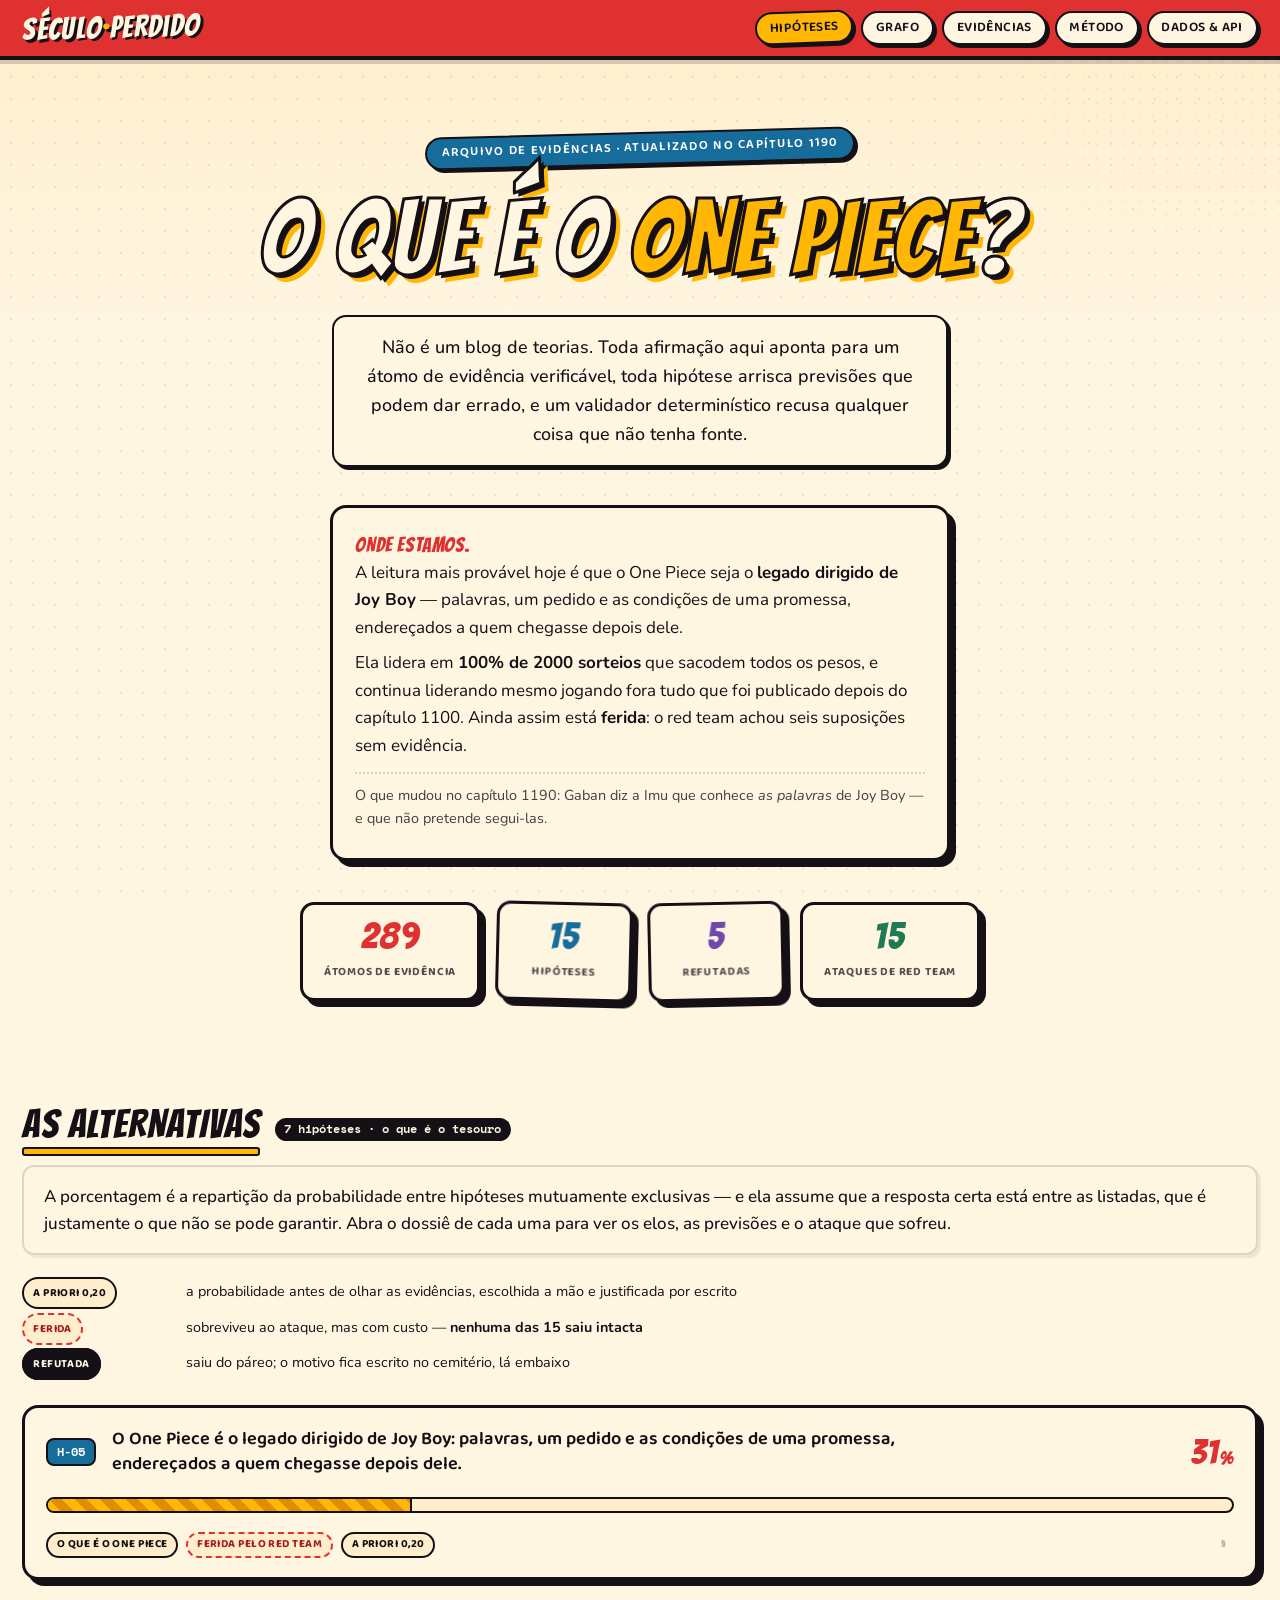
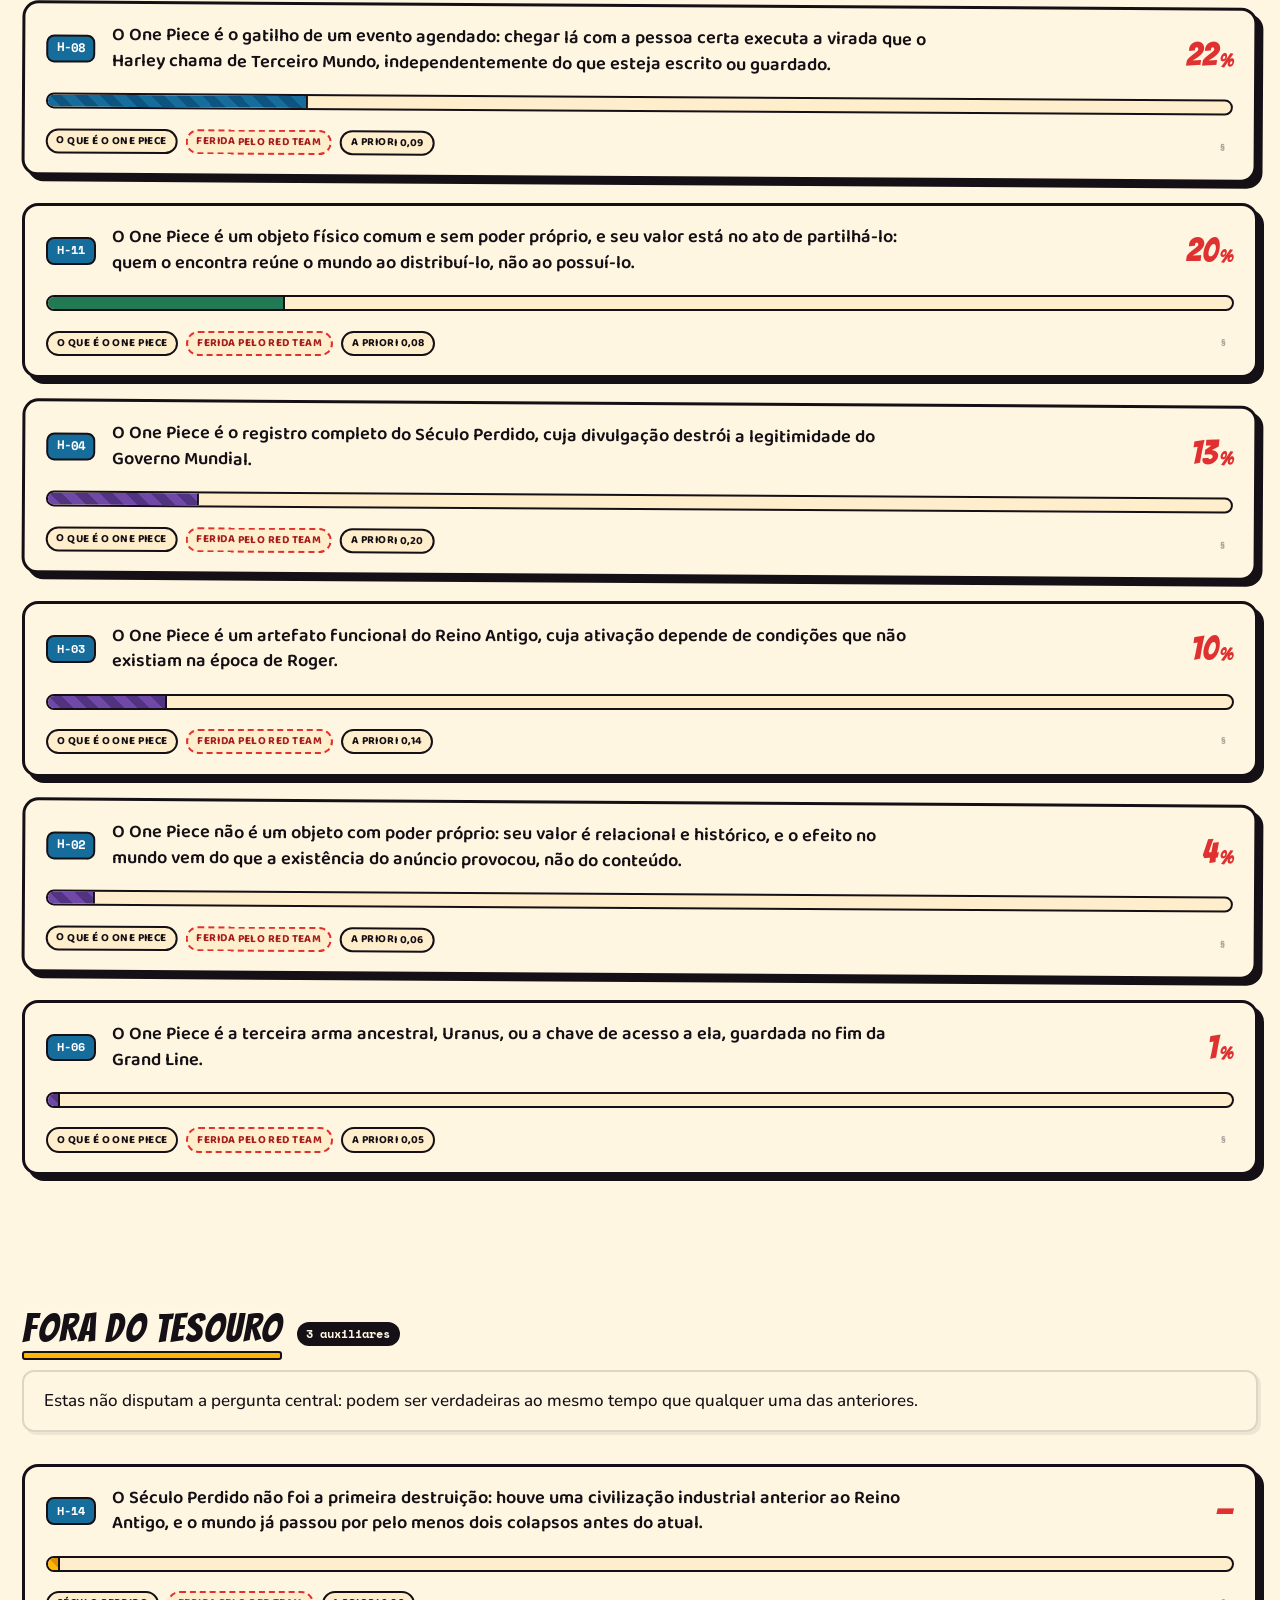
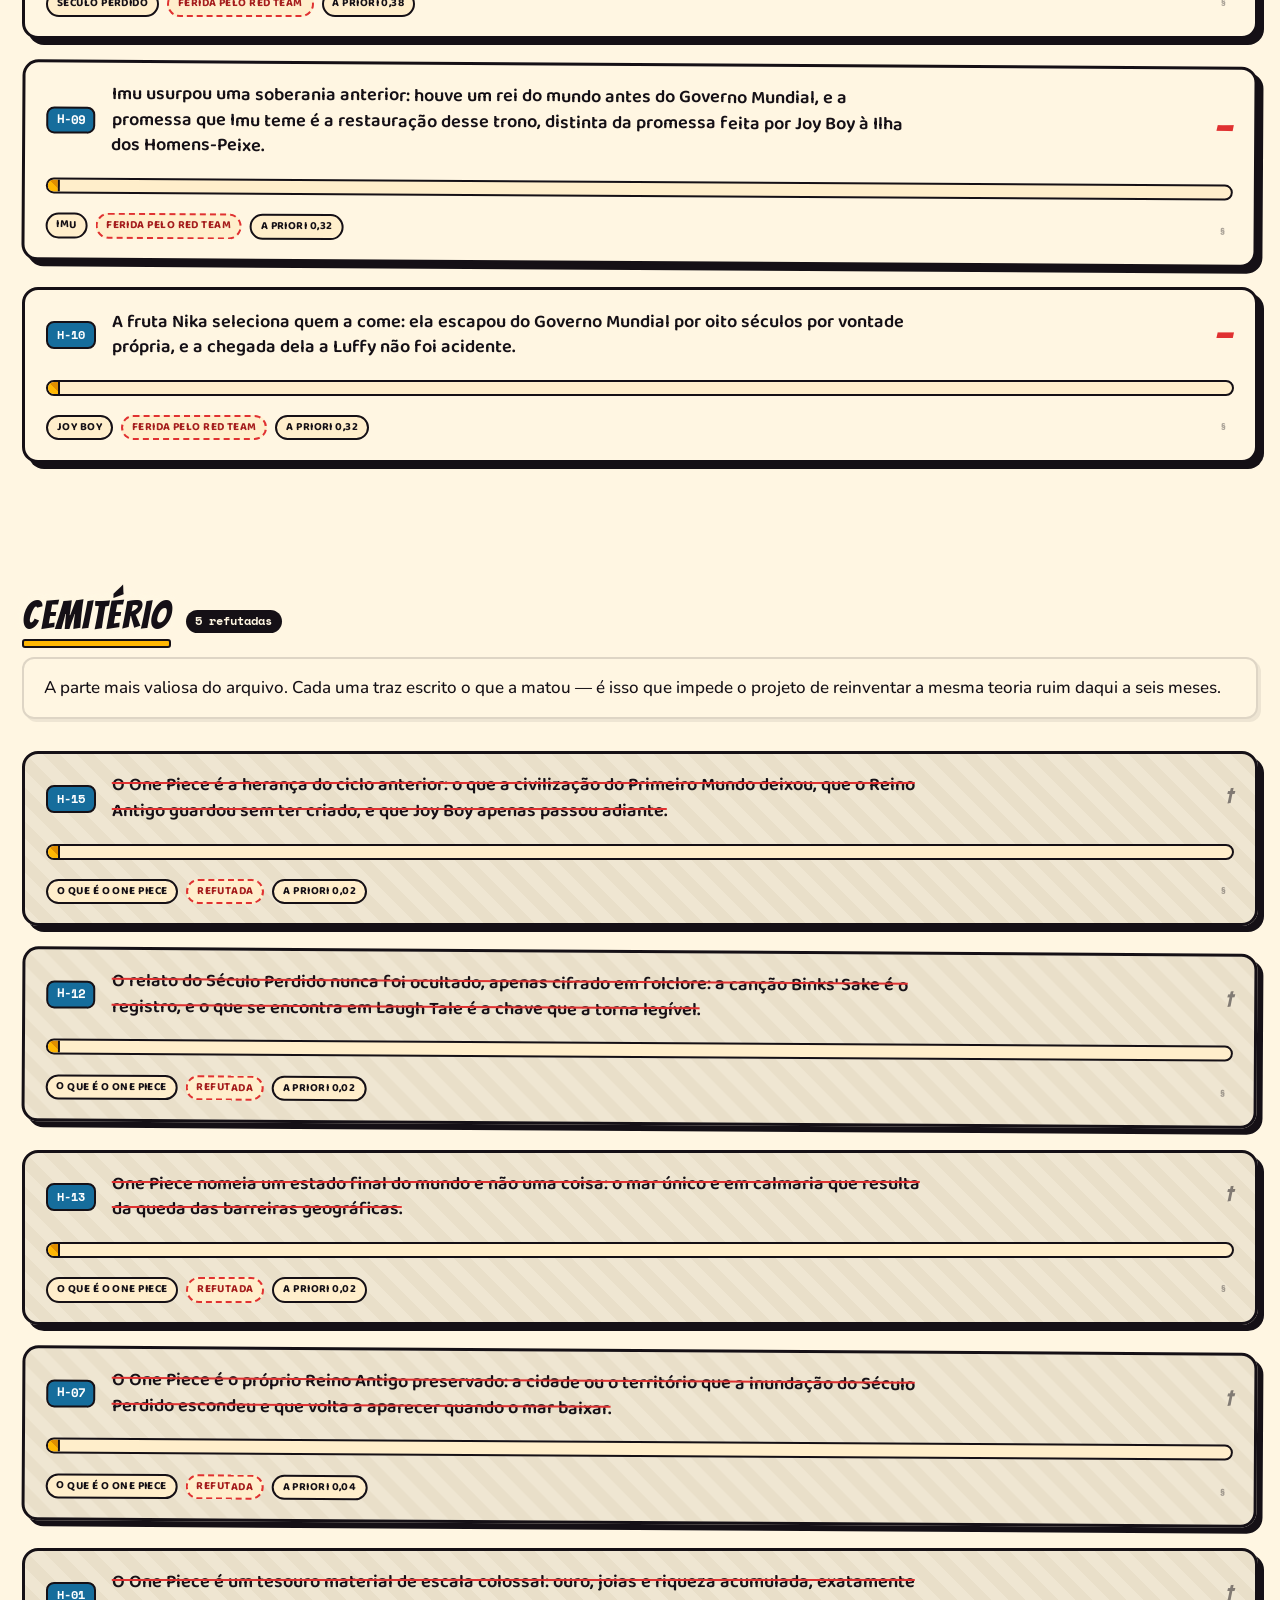
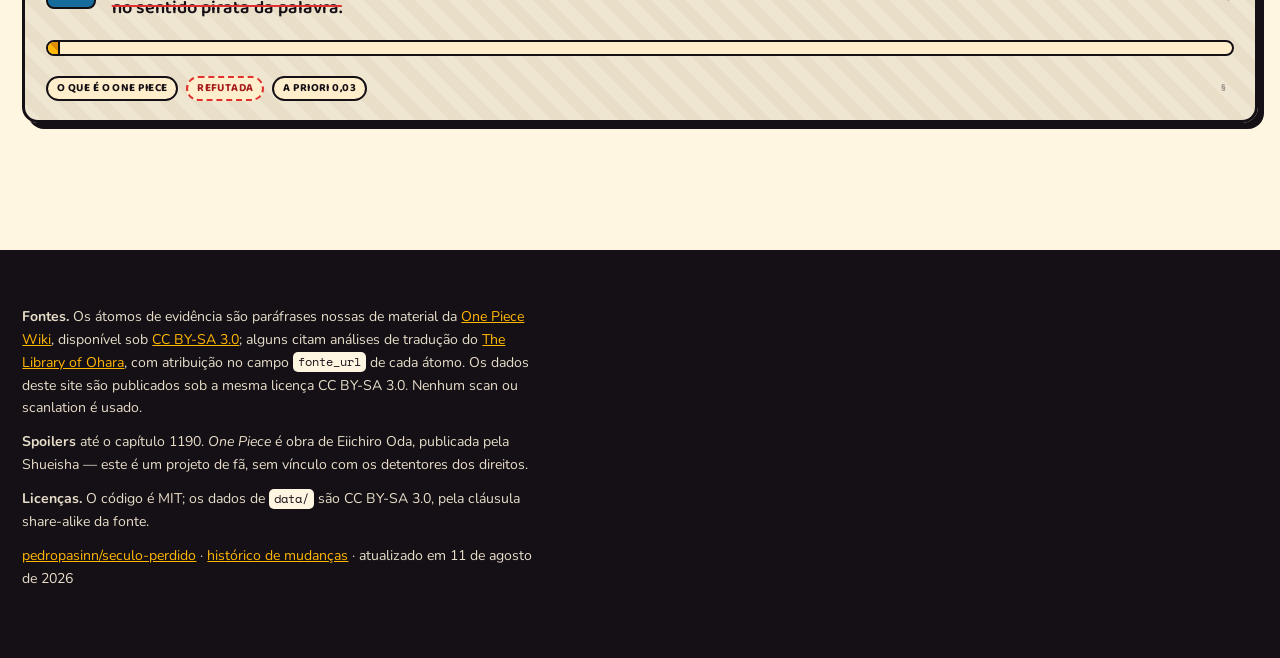
==== commit 1acca275: "Independencia dos elos, e consertos no explorador de grafo O ACHADO. Um agente analisando o grafo en" ====
--- a/web/index.html
+++ b/web/index.html
@@ -411,5 +411,5 @@
 pela cláusula share-alike da fonte.</p>
 <p><a href="https://github.com/pedropasinn/seculo-perdido">pedropasinn/seculo-perdido</a> ·
 <a href="https://github.com/pedropasinn/seculo-perdido/commits/main">histórico de mudanças</a> ·
-atualizado em <time datetime="2026-08-11T19:09:03">11 de agosto de 2026</time></p>
+atualizado em <time datetime="2026-08-11T19:27:48">11 de agosto de 2026</time></p>
 </div></footer><script src="app.js"></script></body></html>
--- a/web/estilo.css
+++ b/web/estilo.css
@@ -302,6 +302,15 @@
 .vered.refutada b{color:var(--ouro)}
 .conta{font:700 .74rem/1.5 var(--mono);opacity:.72;margin:.3rem 0 1rem;
   border-bottom:2px dotted rgba(21,16,22,.2);padding-bottom:.6rem}
+.achados{display:grid;grid-template-columns:repeat(auto-fit,minmax(15rem,1fr));gap:.9rem;
+  margin:0 0 1.4rem}
+.achado{background:var(--papel);border:3px solid var(--tinta);border-radius:14px;
+  box-shadow:var(--sombra-sm);padding:.85rem 1rem;display:flex;gap:.7rem;align-items:flex-start}
+.achado b{font:400 2rem/1 var(--display);color:var(--vermelho);letter-spacing:.02em}
+.achado:nth-child(2) b{color:var(--mar)}
+.achado:nth-child(3) b{color:var(--roxo)}
+.achado:nth-child(4) b{color:var(--verde)}
+.achado span{font-size:.86rem;font-weight:500;line-height:1.4}
 mark{background:var(--ouro);color:var(--tinta);padding:0 .12em;border-radius:3px}
 .ev-item.selecionado{outline:4px solid var(--mar);outline-offset:2px}
 .ev-item[hidden]{display:none}
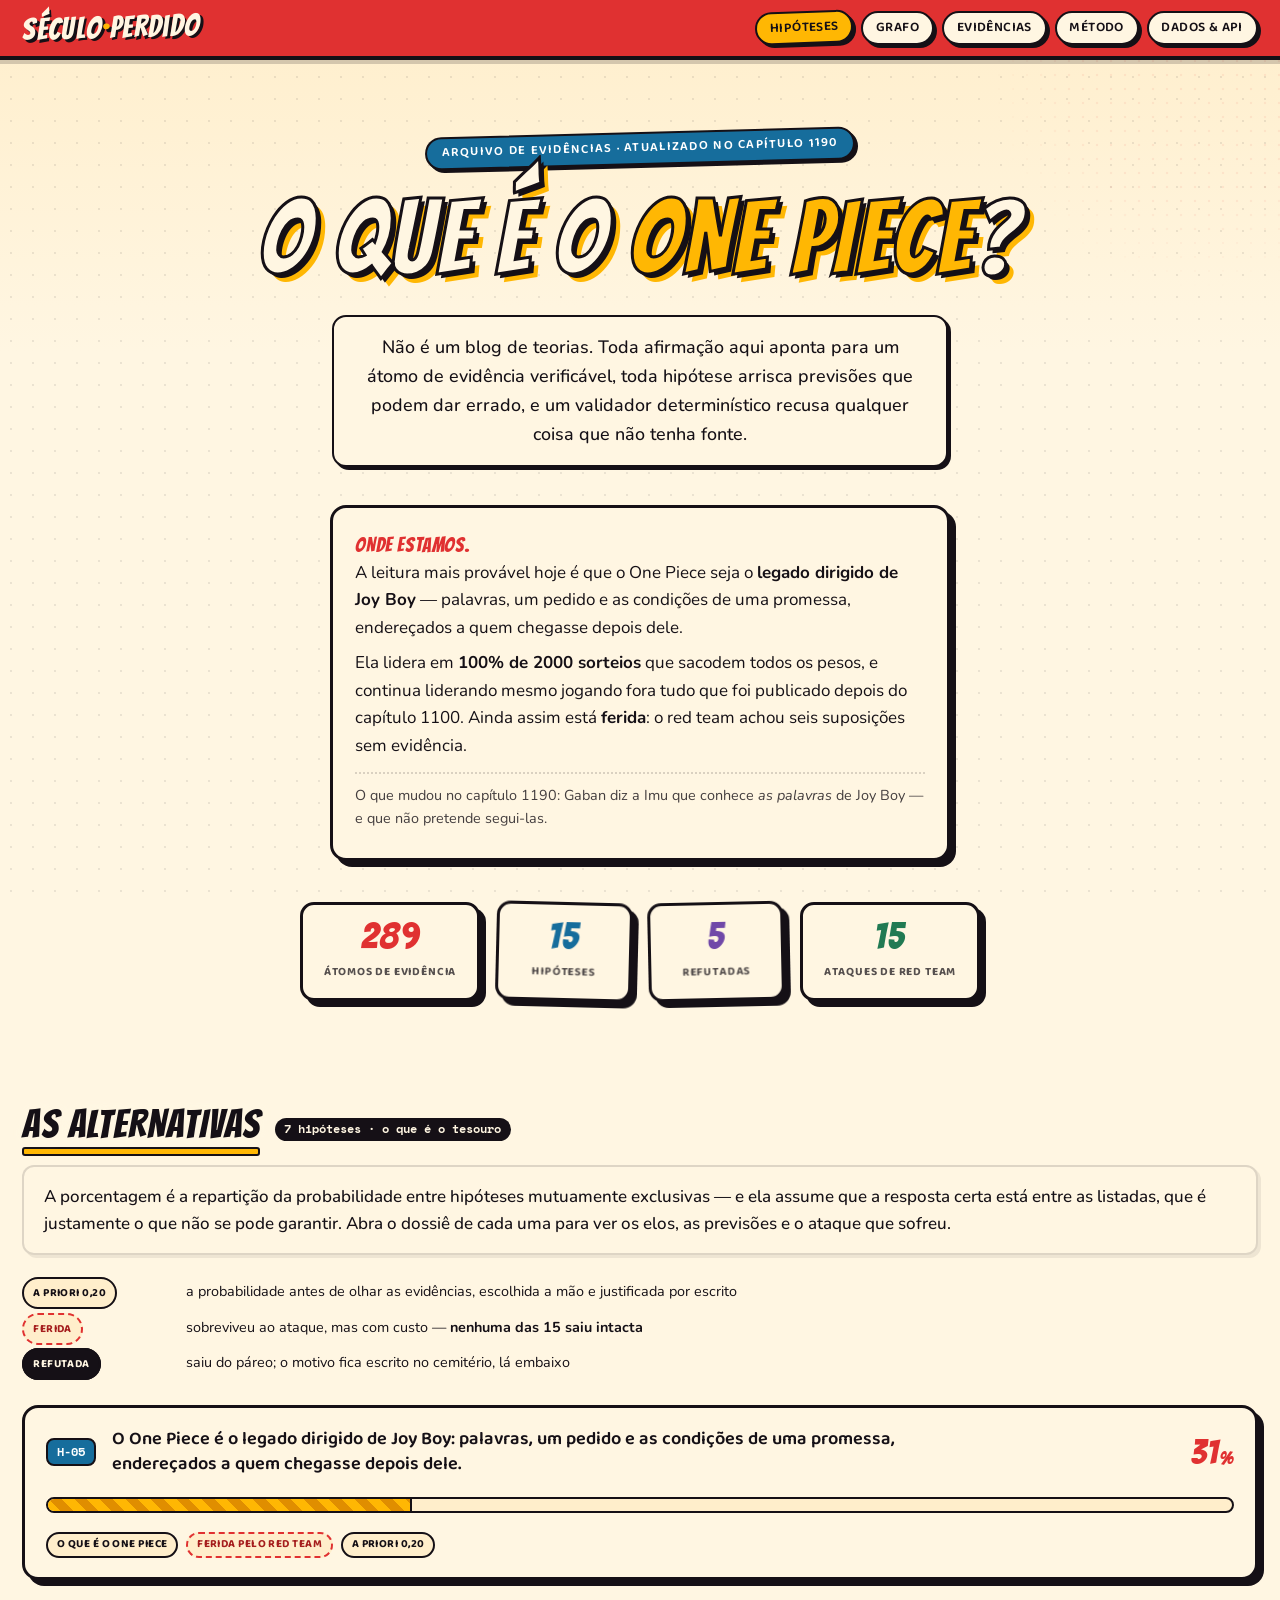
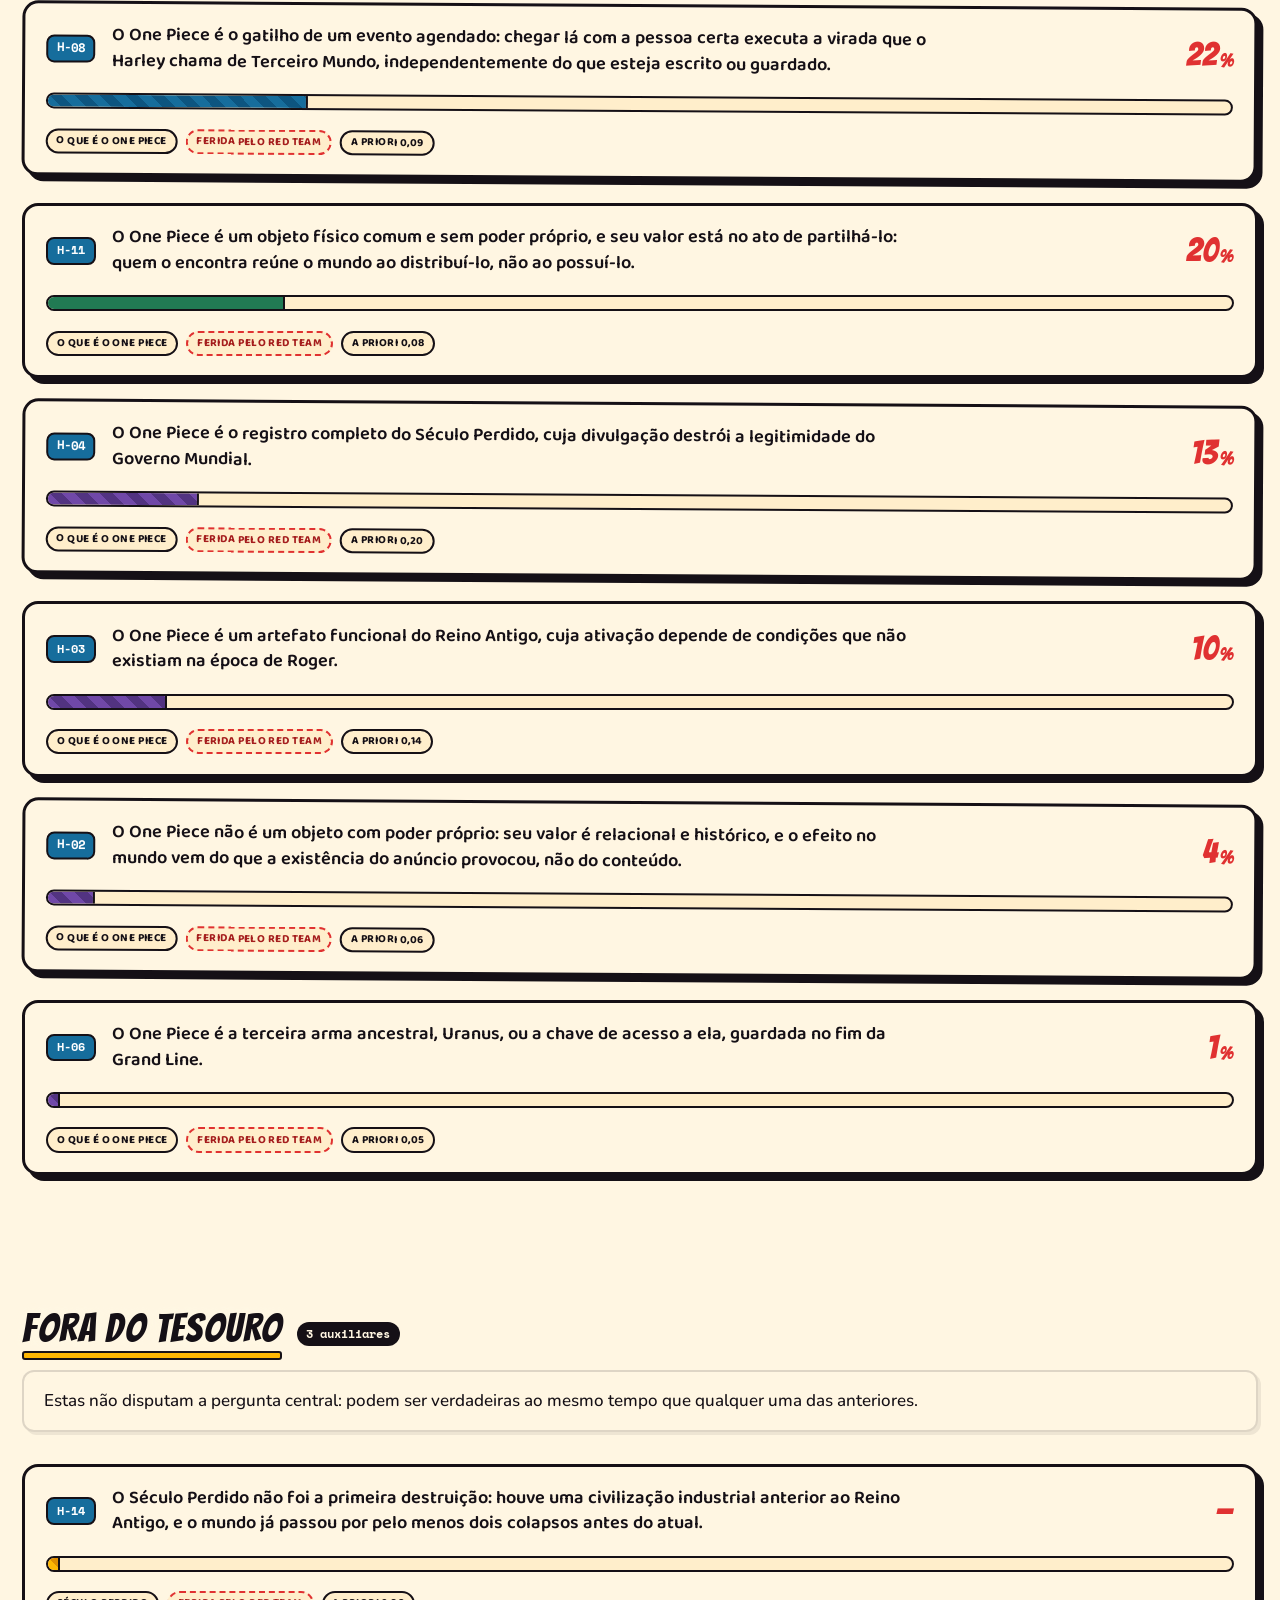
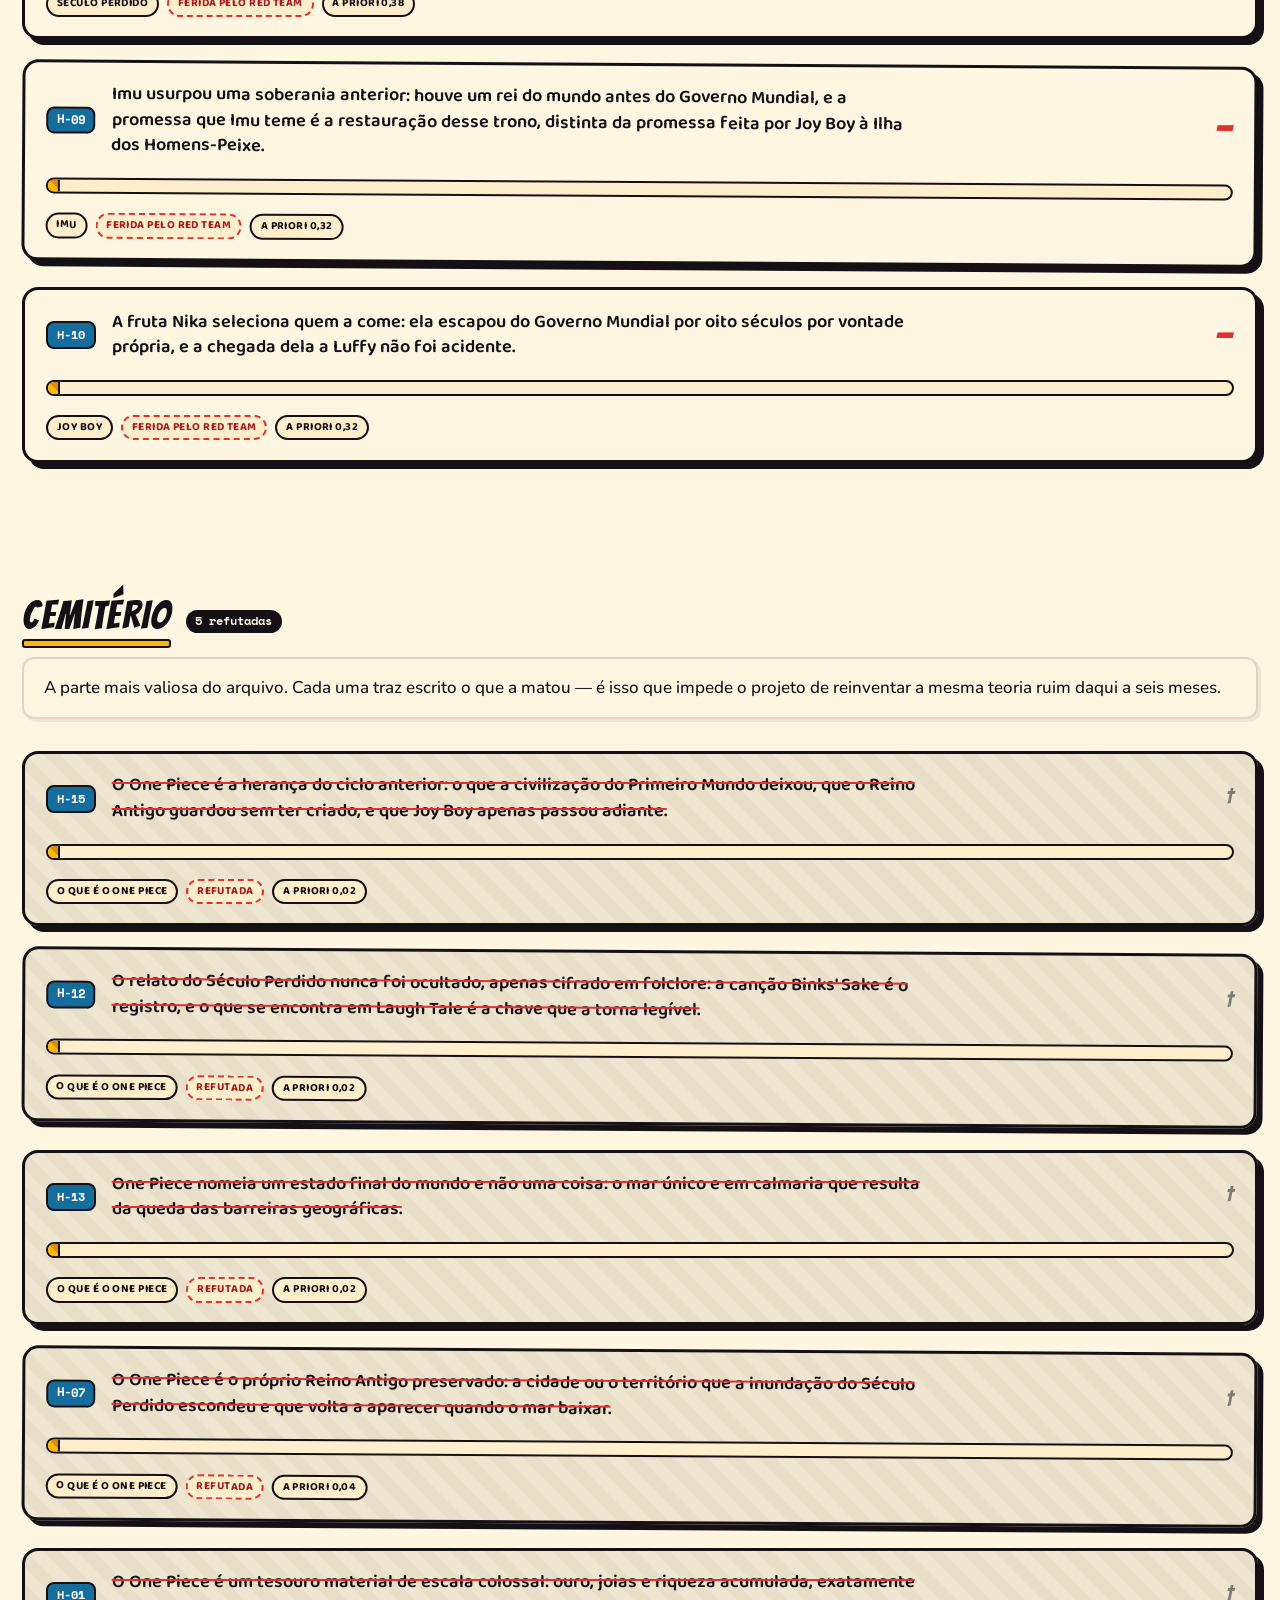
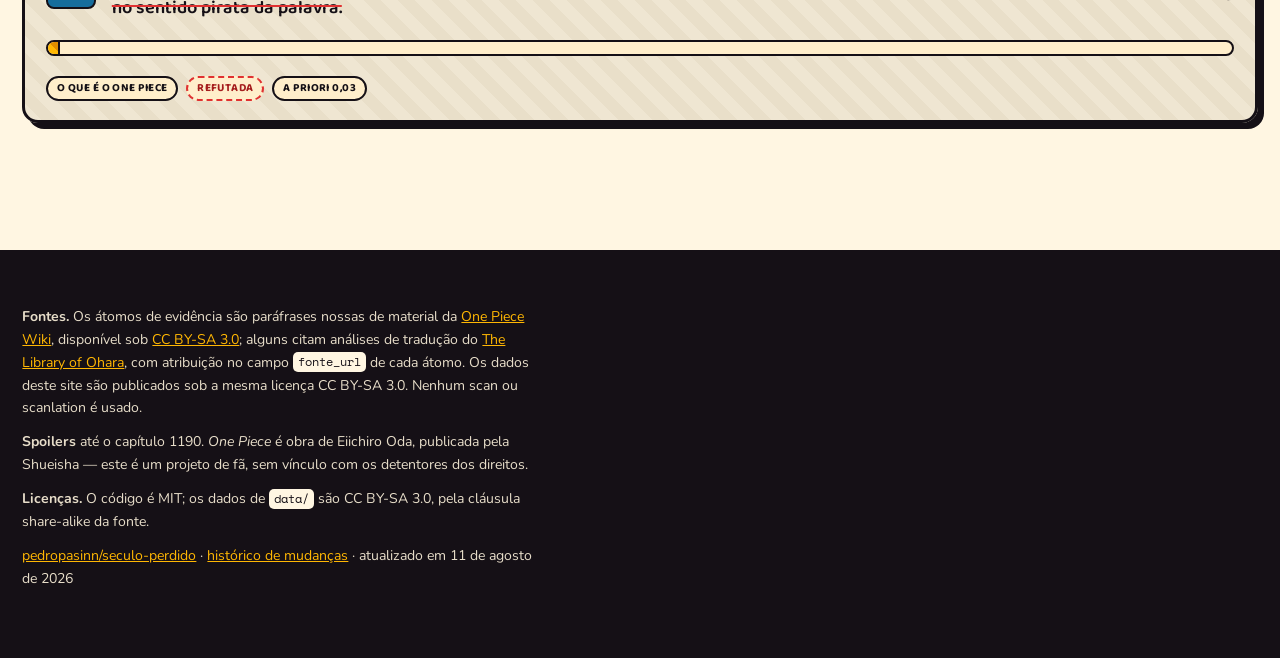
==== commit 5eb56c63: "Acessibilidade: grafo por teclado, equivalente textual e bloqueadores Auditoria com navegador headle" ====
--- a/web/index.html
+++ b/web/index.html
@@ -24,10 +24,12 @@
 <link href="https://fonts.googleapis.com/css2?family=Bangers&family=Baloo+2:wght@500;600;700&family=Nunito:ital,wght@0,400;0,500;0,600;0,700;1,400&family=Space+Mono:wght@400;700&display=swap" rel="stylesheet">
 <link rel="stylesheet" href="estilo.css">
 </head><body>
+<a class="pula" href="#conteudo">Pular para o conteúdo</a>
 <header class="topo"><div class="env">
   <a class="marca" href="/">Século<span>·</span>Perdido</a>
   <nav class="topo-nav"><a href="/" aria-current="page">Hipóteses</a><a href="/grafo">Grafo</a><a href="/evidencias">Evidências</a><a href="/metodo">Método</a><a href="/dados">Dados & API</a></nav>
-</div></header><main>
+</div></header>
+<a id="conteudo" tabindex="-1"></a><main>
 <div class="capa env">
   <div class="rotulo">arquivo de evidências · atualizado no capítulo 1190</div>
   <h1>O que é o <em>One&nbsp;Piece</em>?</h1>
@@ -73,10 +75,11 @@
       <span class="sr-only"> — H-05, 31% da probabilidade repartida, hipótese viva, ferida pelo red team</span></h3>
     <span class="hip-pct" aria-hidden="true">31<small style="font-size:.55em">%</small></span>
     <span class="sonda" style="--pct:30.7%" aria-hidden="true"><i></i></span>
-    <span class="hip-meta" aria-hidden="true"><span class="selo">o que é o One Piece</span><span class="selo ferida">ferida pelo red team</span><span class="selo" title="probabilidade atribuída antes de olhar as evidências">a priori 0,20</span>
-      <a class="perma" href="#H-05" title="link para esta hipótese">§</a></span>
-  </summary>
-  <div class="corpo">
+    <span class="hip-meta" aria-hidden="true"><span class="selo">o que é o One Piece</span><span class="selo ferida">ferida pelo red team</span><span class="selo" title="probabilidade atribuída antes de olhar as evidências">a priori 0,20</span></span>
+  </summary>
+  <div class="corpo">
+    <p class="perma-linha"><a class="perma" href="#H-05"
+      aria-label="link permanente para a hipótese H-05">§ link para H-05</a></p>
     <p class="conta">a priori 0.20 → posterior 0.96
       · 16 apoios, 6 contradições
       · teto de capítulo em cap 649: +1.52 -> +1.20</p>
@@ -94,10 +97,11 @@
       <span class="sr-only"> — H-08, 22% da probabilidade repartida, hipótese viva, ferida pelo red team</span></h3>
     <span class="hip-pct" aria-hidden="true">22<small style="font-size:.55em">%</small></span>
     <span class="sonda" style="--pct:22.0%" aria-hidden="true"><i></i></span>
-    <span class="hip-meta" aria-hidden="true"><span class="selo">o que é o One Piece</span><span class="selo ferida">ferida pelo red team</span><span class="selo" title="probabilidade atribuída antes de olhar as evidências">a priori 0,09</span>
-      <a class="perma" href="#H-08" title="link para esta hipótese">§</a></span>
-  </summary>
-  <div class="corpo">
+    <span class="hip-meta" aria-hidden="true"><span class="selo">o que é o One Piece</span><span class="selo ferida">ferida pelo red team</span><span class="selo" title="probabilidade atribuída antes de olhar as evidências">a priori 0,09</span></span>
+  </summary>
+  <div class="corpo">
+    <p class="perma-linha"><a class="perma" href="#H-08"
+      aria-label="link permanente para a hipótese H-08">§ link para H-08</a></p>
     <p class="conta">a priori 0.09 → posterior 0.69
       · 17 apoios, 10 contradições
       · teto de capítulo em cap 968: +1.20 -> +1.20; teto de arco em Elbaf (5 caps, teto 2.68): +2.80 -> +2.68</p>
@@ -115,10 +119,11 @@
       <span class="sr-only"> — H-11, 20% da probabilidade repartida, hipótese viva, ferida pelo red team</span></h3>
     <span class="hip-pct" aria-hidden="true">20<small style="font-size:.55em">%</small></span>
     <span class="sonda" style="--pct:20.0%" aria-hidden="true"><i></i></span>
-    <span class="hip-meta" aria-hidden="true"><span class="selo">o que é o One Piece</span><span class="selo ferida">ferida pelo red team</span><span class="selo" title="probabilidade atribuída antes de olhar as evidências">a priori 0,08</span>
-      <a class="perma" href="#H-11" title="link para esta hipótese">§</a></span>
-  </summary>
-  <div class="corpo">
+    <span class="hip-meta" aria-hidden="true"><span class="selo">o que é o One Piece</span><span class="selo ferida">ferida pelo red team</span><span class="selo" title="probabilidade atribuída antes de olhar as evidências">a priori 0,08</span></span>
+  </summary>
+  <div class="corpo">
+    <p class="perma-linha"><a class="perma" href="#H-11"
+      aria-label="link permanente para a hipótese H-11">§ link para H-11</a></p>
     <p class="conta">a priori 0.08 → posterior 0.63
       · 10 apoios, 3 contradições
       · teto de capítulo em cap 1138: +1.33 -> +1.20</p>
@@ -136,10 +141,11 @@
       <span class="sr-only"> — H-04, 13% da probabilidade repartida, hipótese viva, ferida pelo red team</span></h3>
     <span class="hip-pct" aria-hidden="true">13<small style="font-size:.55em">%</small></span>
     <span class="sonda" style="--pct:12.8%" aria-hidden="true"><i></i></span>
-    <span class="hip-meta" aria-hidden="true"><span class="selo">o que é o One Piece</span><span class="selo ferida">ferida pelo red team</span><span class="selo" title="probabilidade atribuída antes de olhar as evidências">a priori 0,20</span>
-      <a class="perma" href="#H-04" title="link para esta hipótese">§</a></span>
-  </summary>
-  <div class="corpo">
+    <span class="hip-meta" aria-hidden="true"><span class="selo">o que é o One Piece</span><span class="selo ferida">ferida pelo red team</span><span class="selo" title="probabilidade atribuída antes de olhar as evidências">a priori 0,20</span></span>
+  </summary>
+  <div class="corpo">
+    <p class="perma-linha"><a class="perma" href="#H-04"
+      aria-label="link permanente para a hipótese H-04">§ link para H-04</a></p>
     <p class="conta">a priori 0.20 → posterior 0.40
       · 29 apoios, 18 contradições
       · teto de capítulo em cap 395: +3.86 -> +1.20; teto de capítulo em cap 393: +1.20 -> +1.20</p>
@@ -157,10 +163,11 @@
       <span class="sr-only"> — H-03, 10% da probabilidade repartida, hipótese viva, ferida pelo red team</span></h3>
     <span class="hip-pct" aria-hidden="true">10<small style="font-size:.55em">%</small></span>
     <span class="sonda" style="--pct:10.0%" aria-hidden="true"><i></i></span>
-    <span class="hip-meta" aria-hidden="true"><span class="selo">o que é o One Piece</span><span class="selo ferida">ferida pelo red team</span><span class="selo" title="probabilidade atribuída antes de olhar as evidências">a priori 0,14</span>
-      <a class="perma" href="#H-03" title="link para esta hipótese">§</a></span>
-  </summary>
-  <div class="corpo">
+    <span class="hip-meta" aria-hidden="true"><span class="selo">o que é o One Piece</span><span class="selo ferida">ferida pelo red team</span><span class="selo" title="probabilidade atribuída antes de olhar as evidências">a priori 0,14</span></span>
+  </summary>
+  <div class="corpo">
+    <p class="perma-linha"><a class="perma" href="#H-03"
+      aria-label="link permanente para a hipótese H-03">§ link para H-03</a></p>
     <p class="conta">a priori 0.14 → posterior 0.32
       · 10 apoios, 6 contradições
       · teto de capítulo em cap 1190: -1.20 -> -1.20</p>
@@ -178,10 +185,11 @@
       <span class="sr-only"> — H-02, 4% da probabilidade repartida, hipótese viva, ferida pelo red team</span></h3>
     <span class="hip-pct" aria-hidden="true">4<small style="font-size:.55em">%</small></span>
     <span class="sonda" style="--pct:4.0%" aria-hidden="true"><i></i></span>
-    <span class="hip-meta" aria-hidden="true"><span class="selo">o que é o One Piece</span><span class="selo ferida">ferida pelo red team</span><span class="selo" title="probabilidade atribuída antes de olhar as evidências">a priori 0,06</span>
-      <a class="perma" href="#H-02" title="link para esta hipótese">§</a></span>
-  </summary>
-  <div class="corpo">
+    <span class="hip-meta" aria-hidden="true"><span class="selo">o que é o One Piece</span><span class="selo ferida">ferida pelo red team</span><span class="selo" title="probabilidade atribuída antes de olhar as evidências">a priori 0,06</span></span>
+  </summary>
+  <div class="corpo">
+    <p class="perma-linha"><a class="perma" href="#H-02"
+      aria-label="link permanente para a hipótese H-02">§ link para H-02</a></p>
     <p class="conta">a priori 0.06 → posterior 0.12
       · 7 apoios, 5 contradições
       </p>
@@ -199,10 +207,11 @@
       <span class="sr-only"> — H-06, 1% da probabilidade repartida, hipótese viva, ferida pelo red team</span></h3>
     <span class="hip-pct" aria-hidden="true">1<small style="font-size:.55em">%</small></span>
     <span class="sonda" style="--pct:1.0%" aria-hidden="true"><i></i></span>
-    <span class="hip-meta" aria-hidden="true"><span class="selo">o que é o One Piece</span><span class="selo ferida">ferida pelo red team</span><span class="selo" title="probabilidade atribuída antes de olhar as evidências">a priori 0,05</span>
-      <a class="perma" href="#H-06" title="link para esta hipótese">§</a></span>
-  </summary>
-  <div class="corpo">
+    <span class="hip-meta" aria-hidden="true"><span class="selo">o que é o One Piece</span><span class="selo ferida">ferida pelo red team</span><span class="selo" title="probabilidade atribuída antes de olhar as evidências">a priori 0,05</span></span>
+  </summary>
+  <div class="corpo">
+    <p class="perma-linha"><a class="perma" href="#H-06"
+      aria-label="link permanente para a hipótese H-06">§ link para H-06</a></p>
     <p class="conta">a priori 0.05 → posterior 0.02
       · 7 apoios, 8 contradições
       </p>
@@ -227,10 +236,11 @@
       <span class="sr-only"> — H-14, fora do escopo do tesouro, hipótese viva, ferida pelo red team</span></h3>
     <span class="hip-pct" aria-hidden="true">—</span>
     <span class="sonda" style="--pct:1.0%" aria-hidden="true"><i></i></span>
-    <span class="hip-meta" aria-hidden="true"><span class="selo">Século Perdido</span><span class="selo ferida">ferida pelo red team</span><span class="selo" title="probabilidade atribuída antes de olhar as evidências">a priori 0,38</span>
-      <a class="perma" href="#H-14" title="link para esta hipótese">§</a></span>
-  </summary>
-  <div class="corpo">
+    <span class="hip-meta" aria-hidden="true"><span class="selo">Século Perdido</span><span class="selo ferida">ferida pelo red team</span><span class="selo" title="probabilidade atribuída antes de olhar as evidências">a priori 0,38</span></span>
+  </summary>
+  <div class="corpo">
+    <p class="perma-linha"><a class="perma" href="#H-14"
+      aria-label="link permanente para a hipótese H-14">§ link para H-14</a></p>
     <p class="conta">a priori 0.38 → posterior 0.95
       · 10 apoios, 3 contradições
       · teto de capítulo em cap 1144: +1.28 -> +1.20</p>
@@ -248,10 +258,11 @@
       <span class="sr-only"> — H-09, fora do escopo do tesouro, hipótese viva, ferida pelo red team</span></h3>
     <span class="hip-pct" aria-hidden="true">—</span>
     <span class="sonda" style="--pct:1.0%" aria-hidden="true"><i></i></span>
-    <span class="hip-meta" aria-hidden="true"><span class="selo">Imu</span><span class="selo ferida">ferida pelo red team</span><span class="selo" title="probabilidade atribuída antes de olhar as evidências">a priori 0,32</span>
-      <a class="perma" href="#H-09" title="link para esta hipótese">§</a></span>
-  </summary>
-  <div class="corpo">
+    <span class="hip-meta" aria-hidden="true"><span class="selo">Imu</span><span class="selo ferida">ferida pelo red team</span><span class="selo" title="probabilidade atribuída antes de olhar as evidências">a priori 0,32</span></span>
+  </summary>
+  <div class="corpo">
+    <p class="perma-linha"><a class="perma" href="#H-09"
+      aria-label="link permanente para a hipótese H-09">§ link para H-09</a></p>
     <p class="conta">a priori 0.32 → posterior 0.84
       · 12 apoios, 7 contradições
       · teto de capítulo em cap 1181: -1.28 -> -1.20</p>
@@ -269,10 +280,11 @@
       <span class="sr-only"> — H-10, fora do escopo do tesouro, hipótese viva, ferida pelo red team</span></h3>
     <span class="hip-pct" aria-hidden="true">—</span>
     <span class="sonda" style="--pct:1.0%" aria-hidden="true"><i></i></span>
-    <span class="hip-meta" aria-hidden="true"><span class="selo">Joy Boy</span><span class="selo ferida">ferida pelo red team</span><span class="selo" title="probabilidade atribuída antes de olhar as evidências">a priori 0,32</span>
-      <a class="perma" href="#H-10" title="link para esta hipótese">§</a></span>
-  </summary>
-  <div class="corpo">
+    <span class="hip-meta" aria-hidden="true"><span class="selo">Joy Boy</span><span class="selo ferida">ferida pelo red team</span><span class="selo" title="probabilidade atribuída antes de olhar as evidências">a priori 0,32</span></span>
+  </summary>
+  <div class="corpo">
+    <p class="perma-linha"><a class="perma" href="#H-10"
+      aria-label="link permanente para a hipótese H-10">§ link para H-10</a></p>
     <p class="conta">a priori 0.32 → posterior 0.53
       · 6 apoios, 4 contradições
       </p>
@@ -297,10 +309,11 @@
       <span class="sr-only"> — H-15, fora do escopo do tesouro, hipótese refutada</span></h3>
     <span class="hip-pct" aria-hidden="true">†</span>
     <span class="sonda" style="--pct:1.0%" aria-hidden="true"><i></i></span>
-    <span class="hip-meta" aria-hidden="true"><span class="selo">o que é o One Piece</span><span class="selo ferida">refutada</span><span class="selo" title="probabilidade atribuída antes de olhar as evidências">a priori 0,02</span>
-      <a class="perma" href="#H-15" title="link para esta hipótese">§</a></span>
-  </summary>
-  <div class="corpo">
+    <span class="hip-meta" aria-hidden="true"><span class="selo">o que é o One Piece</span><span class="selo ferida">refutada</span><span class="selo" title="probabilidade atribuída antes de olhar as evidências">a priori 0,02</span></span>
+  </summary>
+  <div class="corpo">
+    <p class="perma-linha"><a class="perma" href="#H-15"
+      aria-label="link permanente para a hipótese H-15">§ link para H-15</a></p>
     <p class="conta">a priori 0.02 → posterior 0.05
       · 5 apoios, 3 contradições
       </p>
@@ -318,10 +331,11 @@
       <span class="sr-only"> — H-12, fora do escopo do tesouro, hipótese refutada</span></h3>
     <span class="hip-pct" aria-hidden="true">†</span>
     <span class="sonda" style="--pct:1.0%" aria-hidden="true"><i></i></span>
-    <span class="hip-meta" aria-hidden="true"><span class="selo">o que é o One Piece</span><span class="selo ferida">refutada</span><span class="selo" title="probabilidade atribuída antes de olhar as evidências">a priori 0,02</span>
-      <a class="perma" href="#H-12" title="link para esta hipótese">§</a></span>
-  </summary>
-  <div class="corpo">
+    <span class="hip-meta" aria-hidden="true"><span class="selo">o que é o One Piece</span><span class="selo ferida">refutada</span><span class="selo" title="probabilidade atribuída antes de olhar as evidências">a priori 0,02</span></span>
+  </summary>
+  <div class="corpo">
+    <p class="perma-linha"><a class="perma" href="#H-12"
+      aria-label="link permanente para a hipótese H-12">§ link para H-12</a></p>
     <p class="conta">a priori 0.02 → posterior 0.03
       · 3 apoios, 2 contradições
       </p>
@@ -339,10 +353,11 @@
       <span class="sr-only"> — H-13, fora do escopo do tesouro, hipótese refutada</span></h3>
     <span class="hip-pct" aria-hidden="true">†</span>
     <span class="sonda" style="--pct:1.0%" aria-hidden="true"><i></i></span>
-    <span class="hip-meta" aria-hidden="true"><span class="selo">o que é o One Piece</span><span class="selo ferida">refutada</span><span class="selo" title="probabilidade atribuída antes de olhar as evidências">a priori 0,02</span>
-      <a class="perma" href="#H-13" title="link para esta hipótese">§</a></span>
-  </summary>
-  <div class="corpo">
+    <span class="hip-meta" aria-hidden="true"><span class="selo">o que é o One Piece</span><span class="selo ferida">refutada</span><span class="selo" title="probabilidade atribuída antes de olhar as evidências">a priori 0,02</span></span>
+  </summary>
+  <div class="corpo">
+    <p class="perma-linha"><a class="perma" href="#H-13"
+      aria-label="link permanente para a hipótese H-13">§ link para H-13</a></p>
     <p class="conta">a priori 0.02 → posterior 0.01
       · 3 apoios, 3 contradições
       </p>
@@ -360,10 +375,11 @@
       <span class="sr-only"> — H-07, fora do escopo do tesouro, hipótese refutada</span></h3>
     <span class="hip-pct" aria-hidden="true">†</span>
     <span class="sonda" style="--pct:1.0%" aria-hidden="true"><i></i></span>
-    <span class="hip-meta" aria-hidden="true"><span class="selo">o que é o One Piece</span><span class="selo ferida">refutada</span><span class="selo" title="probabilidade atribuída antes de olhar as evidências">a priori 0,04</span>
-      <a class="perma" href="#H-07" title="link para esta hipótese">§</a></span>
-  </summary>
-  <div class="corpo">
+    <span class="hip-meta" aria-hidden="true"><span class="selo">o que é o One Piece</span><span class="selo ferida">refutada</span><span class="selo" title="probabilidade atribuída antes de olhar as evidências">a priori 0,04</span></span>
+  </summary>
+  <div class="corpo">
+    <p class="perma-linha"><a class="perma" href="#H-07"
+      aria-label="link permanente para a hipótese H-07">§ link para H-07</a></p>
     <p class="conta">a priori 0.04 → posterior 0.01
       · 2 apoios, 5 contradições
       </p>
@@ -381,10 +397,11 @@
       <span class="sr-only"> — H-01, fora do escopo do tesouro, hipótese refutada</span></h3>
     <span class="hip-pct" aria-hidden="true">†</span>
     <span class="sonda" style="--pct:1.0%" aria-hidden="true"><i></i></span>
-    <span class="hip-meta" aria-hidden="true"><span class="selo">o que é o One Piece</span><span class="selo ferida">refutada</span><span class="selo" title="probabilidade atribuída antes de olhar as evidências">a priori 0,03</span>
-      <a class="perma" href="#H-01" title="link para esta hipótese">§</a></span>
-  </summary>
-  <div class="corpo">
+    <span class="hip-meta" aria-hidden="true"><span class="selo">o que é o One Piece</span><span class="selo ferida">refutada</span><span class="selo" title="probabilidade atribuída antes de olhar as evidências">a priori 0,03</span></span>
+  </summary>
+  <div class="corpo">
+    <p class="perma-linha"><a class="perma" href="#H-01"
+      aria-label="link permanente para a hipótese H-01">§ link para H-01</a></p>
     <p class="conta">a priori 0.03 → posterior 0.01
       · 4 apoios, 6 contradições
       </p>
@@ -411,5 +428,5 @@
 pela cláusula share-alike da fonte.</p>
 <p><a href="https://github.com/pedropasinn/seculo-perdido">pedropasinn/seculo-perdido</a> ·
 <a href="https://github.com/pedropasinn/seculo-perdido/commits/main">histórico de mudanças</a> ·
-atualizado em <time datetime="2026-08-11T19:27:48">11 de agosto de 2026</time></p>
+atualizado em <time datetime="2026-08-11T19:35:21">11 de agosto de 2026</time></p>
 </div></footer><script src="app.js"></script></body></html>
--- a/web/estilo.css
+++ b/web/estilo.css
@@ -130,7 +130,7 @@
 .corpo{padding:0 1.3rem 1.4rem;animation:desdobra .26s ease both}
 @keyframes desdobra{from{opacity:0;transform:translateY(-8px)}}
 .corpo h4{font:400 1.25rem/1 var(--display);letter-spacing:.03em;text-transform:uppercase;
-  color:var(--vermelho);margin:1.6rem 0 .6rem}
+  color:var(--vermelho-esc);margin:1.6rem 0 .6rem}
 .corpo p{margin:.65rem 0;max-width:68ch}
 .corpo ul{margin:.5rem 0 .5rem 1.2rem}
 .corpo li{margin:.3rem 0}
@@ -167,11 +167,11 @@
 
 /* ---------- evidências ---------- */
 .busca{display:flex;gap:.7rem;flex-wrap:wrap;margin-bottom:1.6rem}
-.busca input,.busca select{background:var(--papel);border:3px solid var(--tinta);
+.busca input[type=search],.busca select{background:var(--papel);border:3px solid var(--tinta);
   color:var(--tinta);padding:.7rem .9rem;border-radius:12px;box-shadow:var(--sombra-sm);
   font:600 .95rem var(--corpo)}
-.busca input{flex:1;min-width:15rem}
-.busca input:focus-visible,.busca select:focus-visible{outline:3px solid var(--tinta);
+.busca input[type=search]{flex:1;min-width:15rem}
+.busca input[type=search]:focus-visible,.busca select:focus-visible{outline:3px solid var(--tinta);
   outline-offset:2px;background:var(--papel-2)}
 .ev-item{content-visibility:auto;contain-intrinsic-size:auto 132px;background:var(--papel);border:2.5px solid var(--tinta);border-radius:12px;
   box-shadow:var(--sombra-sm);padding:.9rem 1.1rem;margin-bottom:.8rem;
@@ -311,6 +311,12 @@
 .achado:nth-child(3) b{color:var(--roxo)}
 .achado:nth-child(4) b{color:var(--verde)}
 .achado span{font-size:.86rem;font-weight:500;line-height:1.4}
+.tabela-grafo{margin:1.4rem 0;border:3px solid var(--tinta);border-radius:14px;
+  background:var(--papel);box-shadow:var(--sombra-sm)}
+.tabela-grafo>summary{cursor:pointer;padding:.8rem 1rem;font:400 1.15rem/1 var(--display);
+  letter-spacing:.04em;text-transform:uppercase}
+.tabela-grafo .tabela{margin:0 1rem 1rem;box-shadow:none}
+.tabela-grafo .intro{margin:0 1rem 1rem}
 mark{background:var(--ouro);color:var(--tinta);padding:0 .12em;border-radius:3px}
 .ev-item.selecionado{outline:4px solid var(--mar);outline-offset:2px}
 .ev-item[hidden]{display:none}
@@ -336,7 +342,7 @@
 .g-wrap{display:grid;grid-template-columns:1fr 24rem;gap:1rem;height:min(74vh,780px)}
 .g-tela{position:relative;background:var(--papel);border:3px solid var(--tinta);
   border-radius:16px;box-shadow:var(--sombra);overflow:hidden}
-#cv{width:100%;height:100%;display:block;cursor:grab;touch-action:none}
+#cv{width:100%;height:100%;display:block;cursor:grab;touch-action:pan-y}
 .g-barra{position:absolute;left:.7rem;top:.7rem;right:.7rem;display:flex;gap:.45rem;
   flex-wrap:wrap;align-items:center;pointer-events:none;z-index:2}
 .g-barra>*{pointer-events:auto}
@@ -397,5 +403,27 @@
 .g-lig-mais{font:700 .7rem var(--mono);opacity:.6;padding:.2rem .5rem}
 .g-ir{display:inline-block;margin:.5rem 0;font:700 .72rem var(--titulo);color:var(--mar)}
 @media(max-width:820px){.g-wrap{grid-template-columns:1fr;height:auto}
-  .g-tela{height:60vh}#painel{max-height:24rem}}
-@media(prefers-reduced-motion:reduce){*{animation:none!important;transition:none!important}}
+  .g-tela{height:60vh}#painel{max-height:24rem}
+  .g-ajustes{position:static}
+  .g-ctrl{position:static;width:100%;max-height:none;margin-top:.5rem}
+  .g-barra{position:static;padding:.7rem .7rem 0}
+  .g-tela{display:flex;flex-direction:column;height:auto}
+  #cv{height:56vh;min-height:20rem}}
+@media(prefers-reduced-motion:reduce){
+  *{animation:none!important;transition:none!important}
+  html{scroll-behavior:auto}
+}
+.perma-linha{margin:0 0 .4rem}
+.perma{text-decoration:none;font:700 .72rem var(--mono);opacity:.55;
+  padding:.35rem .5rem;border-radius:6px;display:inline-block;min-height:1.6rem}
+.perma:hover,.perma:focus-visible{opacity:1;background:var(--ouro)}
+.ev-cita .cita{padding:.35rem .55rem}
+.ev-cita .cita i{opacity:.78}
+.ev-cita.orfao{opacity:.72}
+.ev-item a.fonte{display:inline-block;padding:.25rem 0}
+.g-ctrl input[type=range]{height:1.6rem}
+.g-ctrl .g-check{min-height:1.6rem}
+.pula{position:absolute;left:-9999px;top:0;z-index:200;background:var(--ouro);
+  border:3px solid var(--tinta);border-radius:0 0 10px 0;padding:.6rem 1rem;
+  font:700 .85rem var(--titulo);text-decoration:none}
+.pula:focus{left:0}
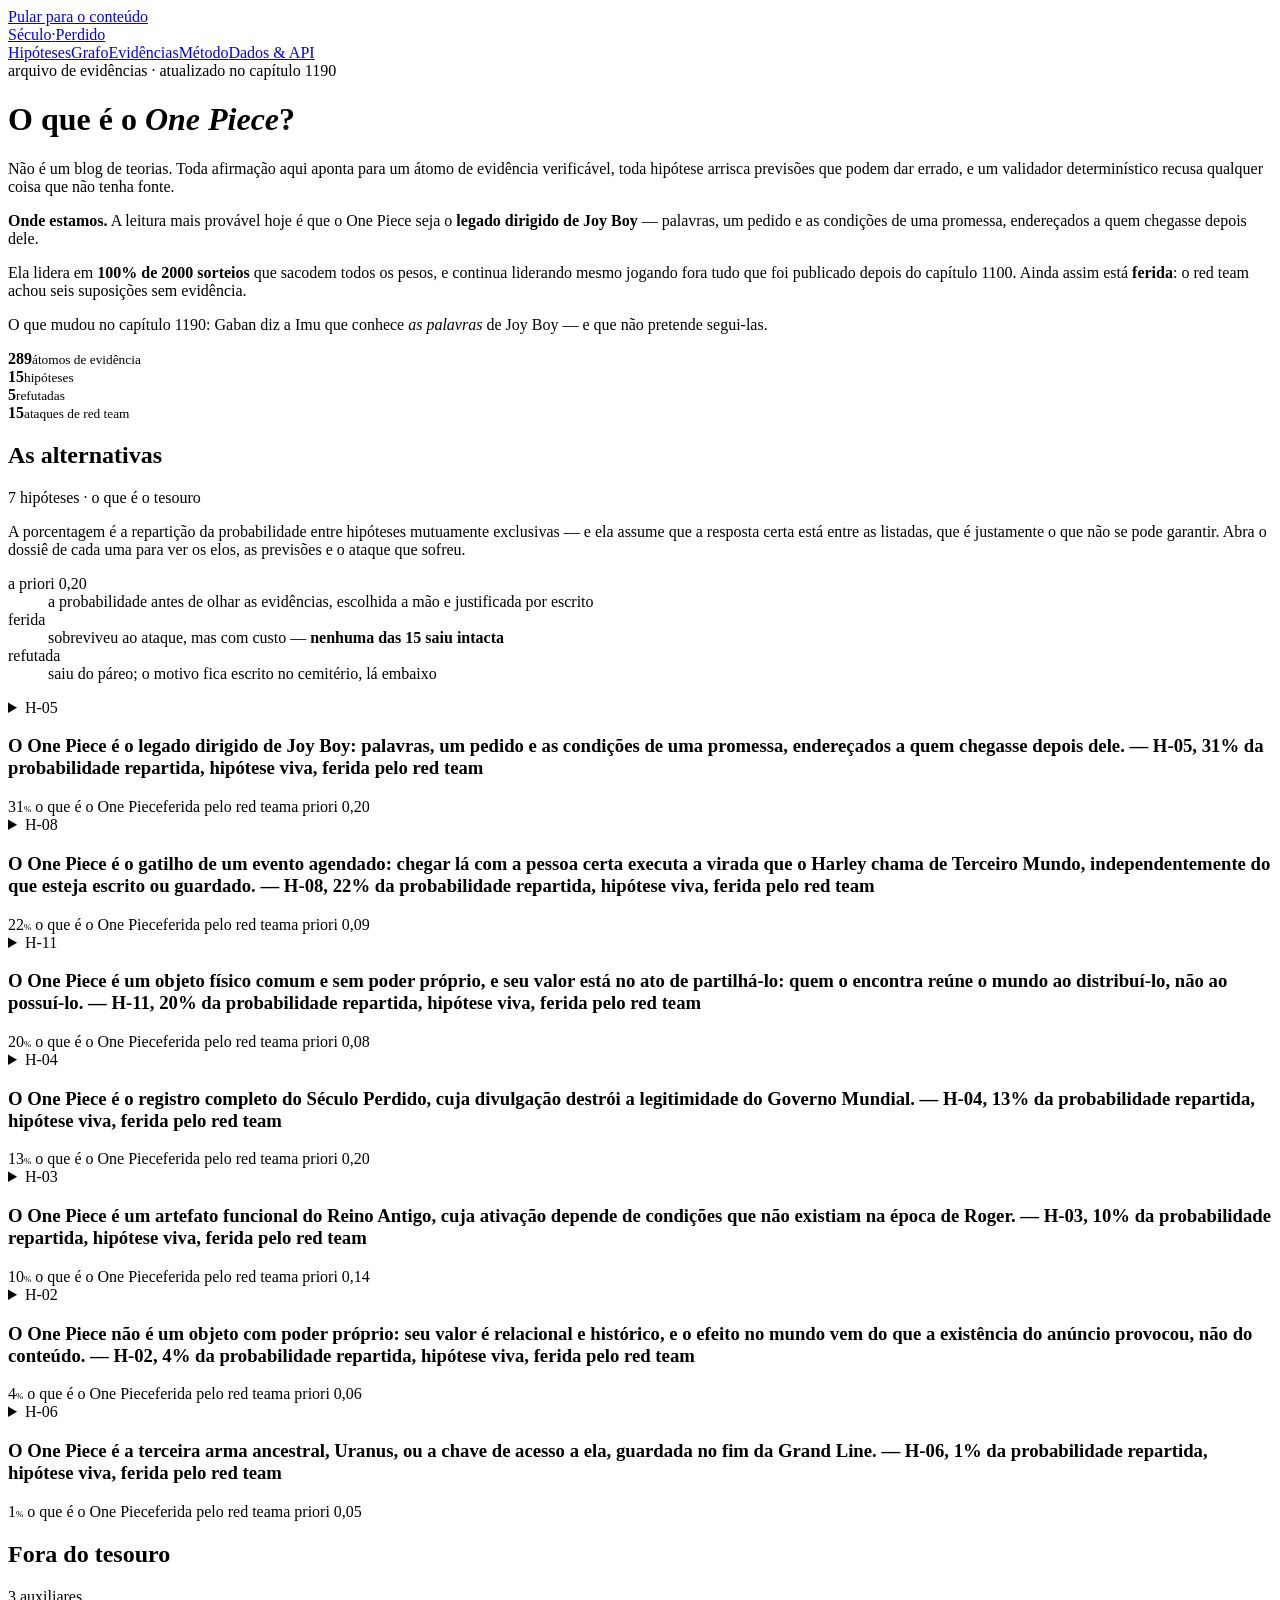
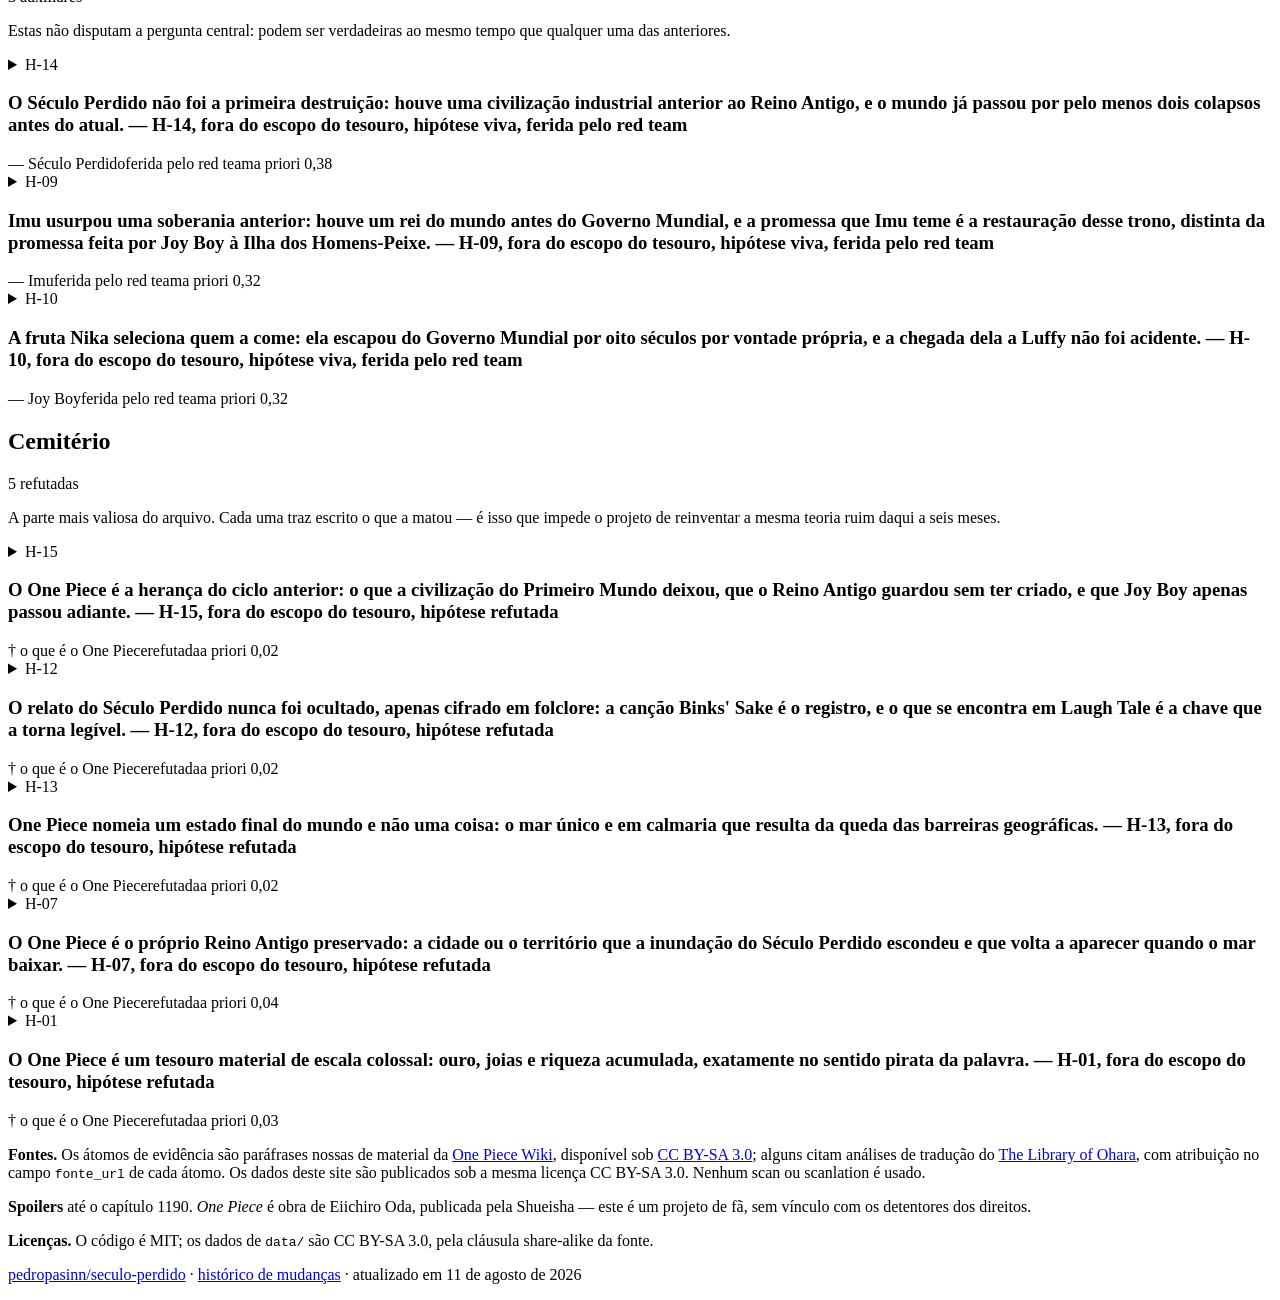
==== commit 8f68c8da: "Desempenho: o grafo dormia nunca, e a fonte movia a pagina inteira Auditoria com navegador headless," ====
--- a/web/index.html
+++ b/web/index.html
@@ -22,7 +22,7 @@
 <link rel="preconnect" href="https://fonts.googleapis.com">
 <link rel="preconnect" href="https://fonts.gstatic.com" crossorigin>
 <link href="https://fonts.googleapis.com/css2?family=Bangers&family=Baloo+2:wght@500;600;700&family=Nunito:ital,wght@0,400;0,500;0,600;0,700;1,400&family=Space+Mono:wght@400;700&display=swap" rel="stylesheet">
-<link rel="stylesheet" href="estilo.css">
+<link rel="stylesheet" href="/estilo.0842017e.css">
 </head><body>
 <a class="pula" href="#conteudo">Pular para o conteúdo</a>
 <header class="topo"><div class="env">
@@ -428,5 +428,5 @@
 pela cláusula share-alike da fonte.</p>
 <p><a href="https://github.com/pedropasinn/seculo-perdido">pedropasinn/seculo-perdido</a> ·
 <a href="https://github.com/pedropasinn/seculo-perdido/commits/main">histórico de mudanças</a> ·
-atualizado em <time datetime="2026-08-11T19:35:21">11 de agosto de 2026</time></p>
-</div></footer><script src="app.js"></script></body></html>+atualizado em <time datetime="2026-08-11T19:37:24">11 de agosto de 2026</time></p>
+</div></footer><script src="/app.a7a530bf.js"></script></body></html>
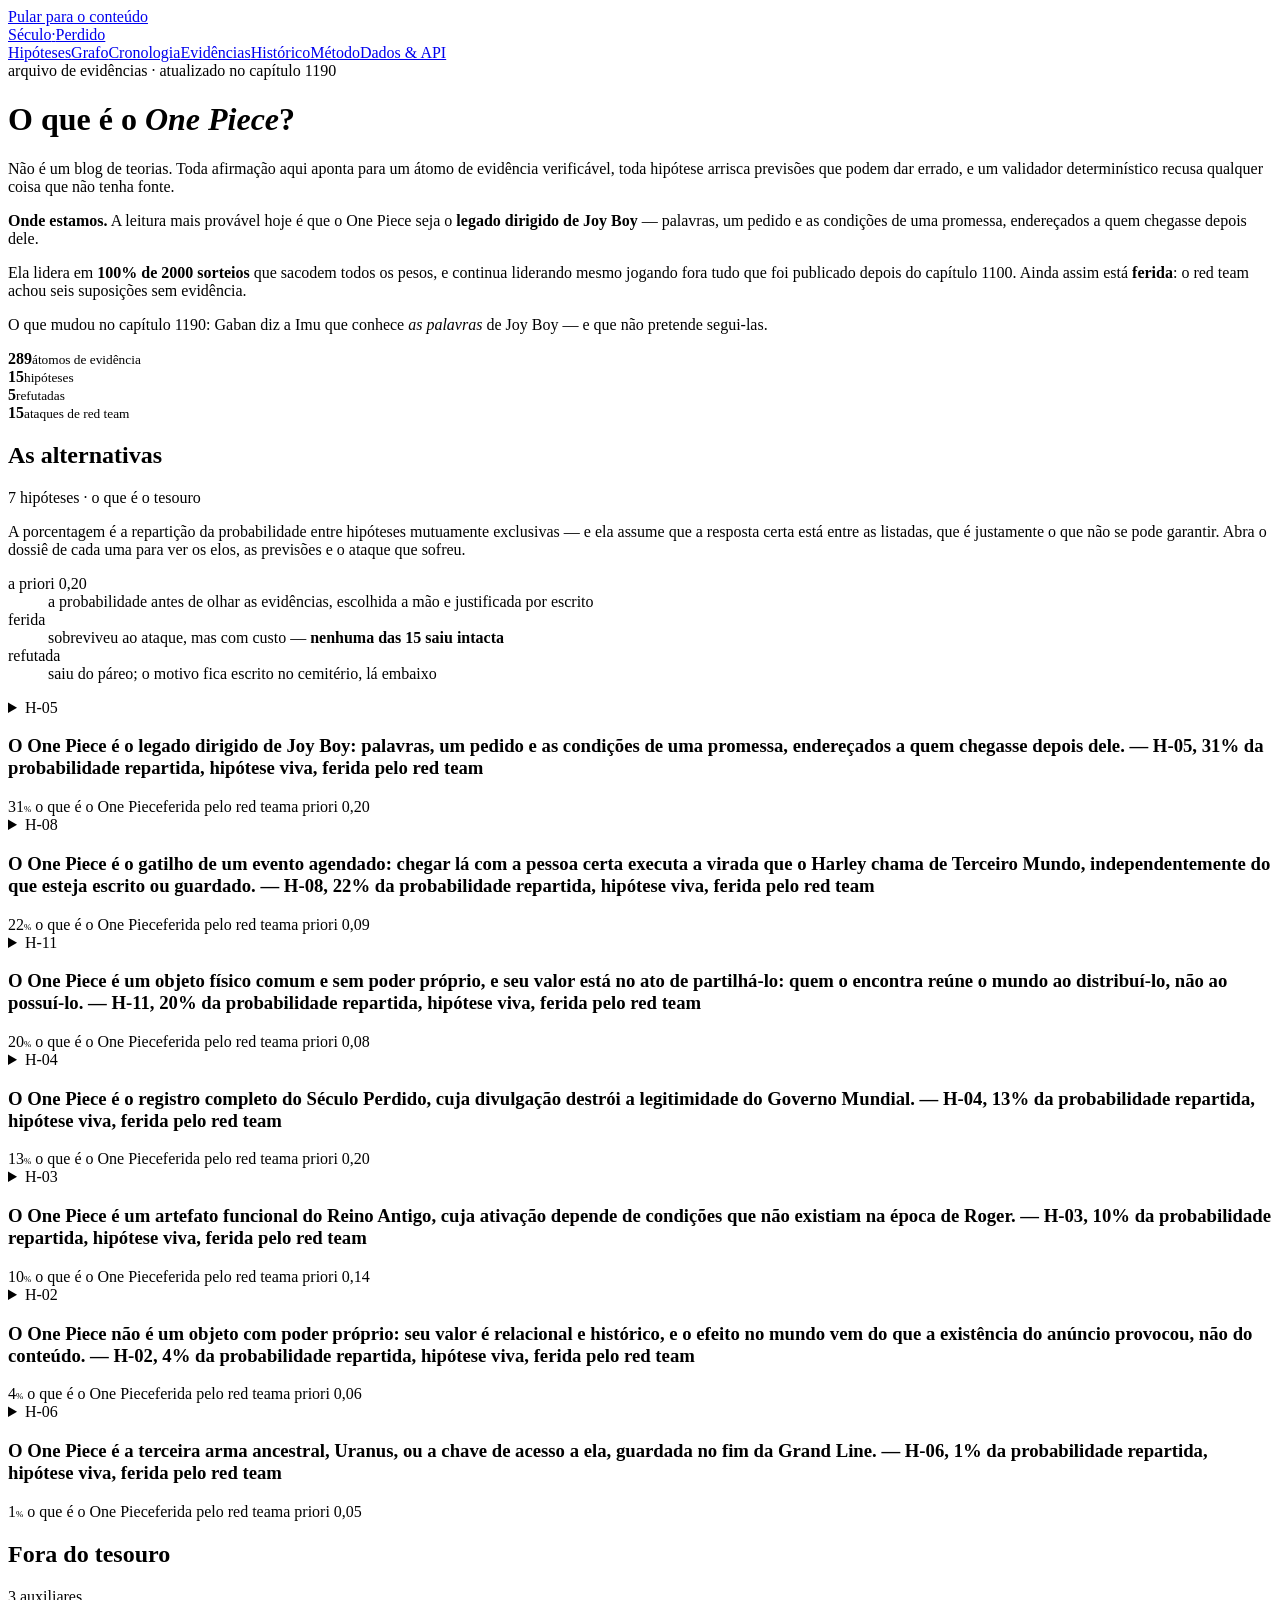
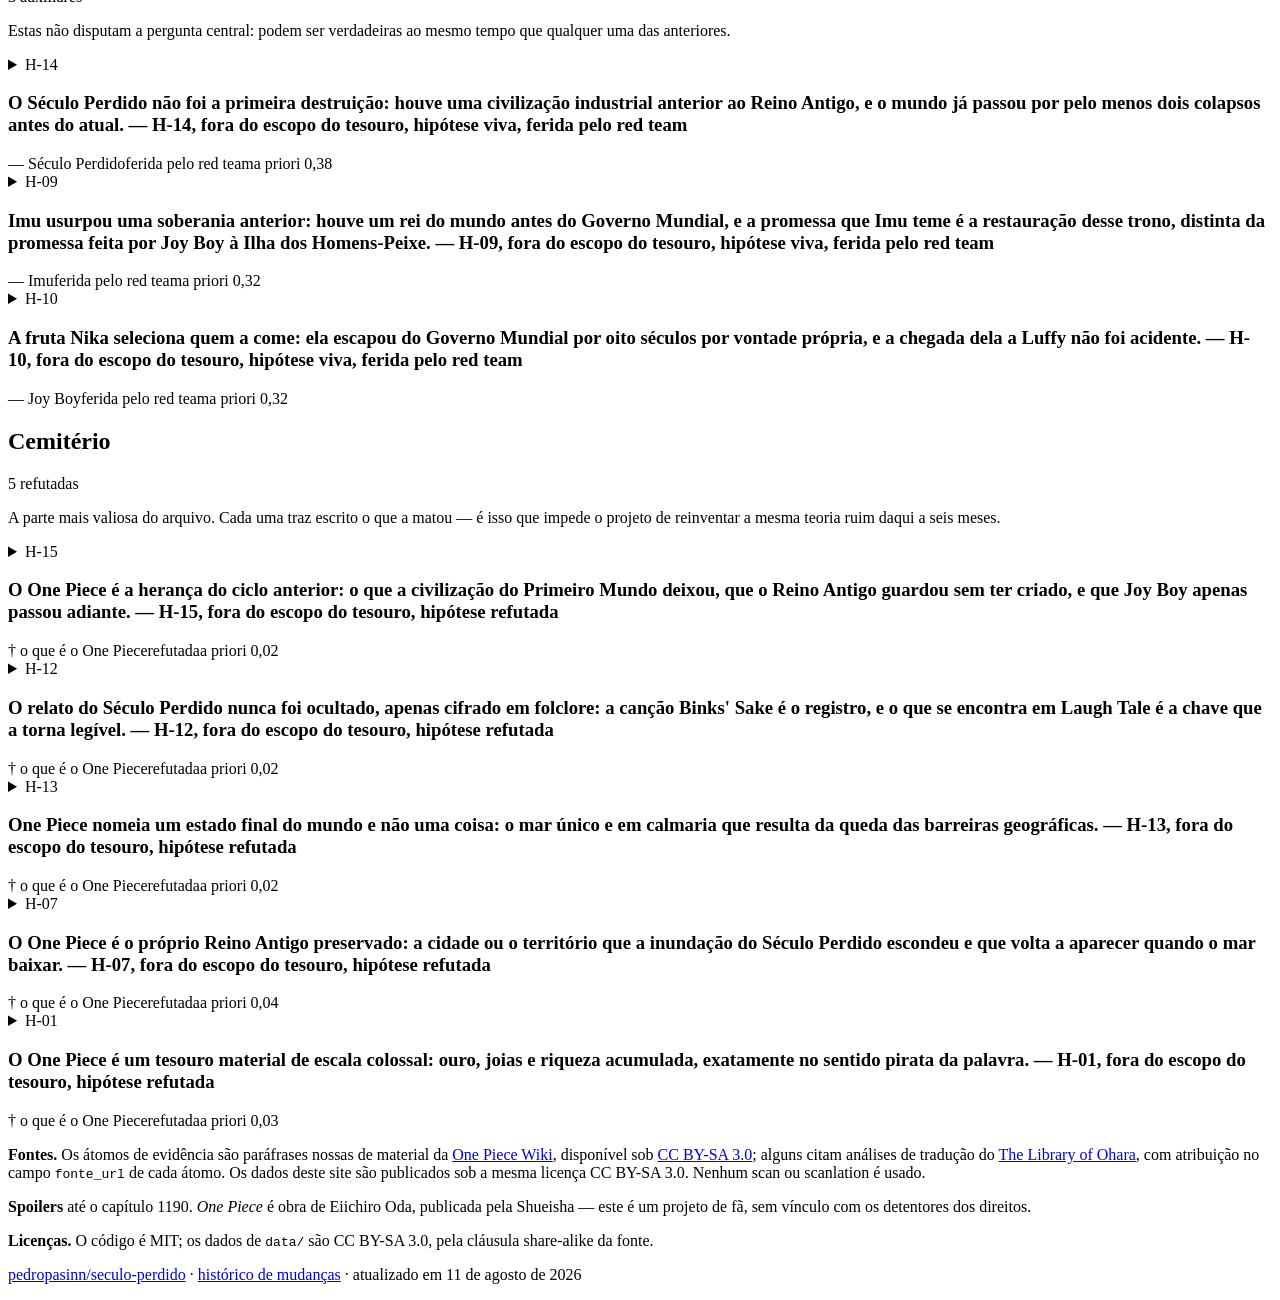
==== commit 7380dc9b: "Cronologia do mundo, historico das rodadas e icones proprios CRONOLOGIA. data/cronologia.md com 18 m" ====
--- a/web/index.html
+++ b/web/index.html
@@ -22,12 +22,12 @@
 <link rel="preconnect" href="https://fonts.googleapis.com">
 <link rel="preconnect" href="https://fonts.gstatic.com" crossorigin>
 <link href="https://fonts.googleapis.com/css2?family=Bangers&family=Baloo+2:wght@500;600;700&family=Nunito:ital,wght@0,400;0,500;0,600;0,700;1,400&family=Space+Mono:wght@400;700&display=swap" rel="stylesheet">
-<link rel="stylesheet" href="/estilo.0842017e.css">
+<link rel="stylesheet" href="/estilo.e3aa4db6.css">
 </head><body>
 <a class="pula" href="#conteudo">Pular para o conteúdo</a>
 <header class="topo"><div class="env">
   <a class="marca" href="/">Século<span>·</span>Perdido</a>
-  <nav class="topo-nav"><a href="/" aria-current="page">Hipóteses</a><a href="/grafo">Grafo</a><a href="/evidencias">Evidências</a><a href="/metodo">Método</a><a href="/dados">Dados & API</a></nav>
+  <nav class="topo-nav"><a href="/" aria-current="page">Hipóteses</a><a href="/grafo">Grafo</a><a href="/cronologia">Cronologia</a><a href="/evidencias">Evidências</a><a href="/historico">Histórico</a><a href="/metodo">Método</a><a href="/dados">Dados & API</a></nav>
 </div></header>
 <a id="conteudo" tabindex="-1"></a><main>
 <div class="capa env">
@@ -428,5 +428,5 @@
 pela cláusula share-alike da fonte.</p>
 <p><a href="https://github.com/pedropasinn/seculo-perdido">pedropasinn/seculo-perdido</a> ·
 <a href="https://github.com/pedropasinn/seculo-perdido/commits/main">histórico de mudanças</a> ·
-atualizado em <time datetime="2026-08-11T19:37:24">11 de agosto de 2026</time></p>
+atualizado em <time datetime="2026-08-11T19:43:29">11 de agosto de 2026</time></p>
 </div></footer><script src="/app.a7a530bf.js"></script></body></html>
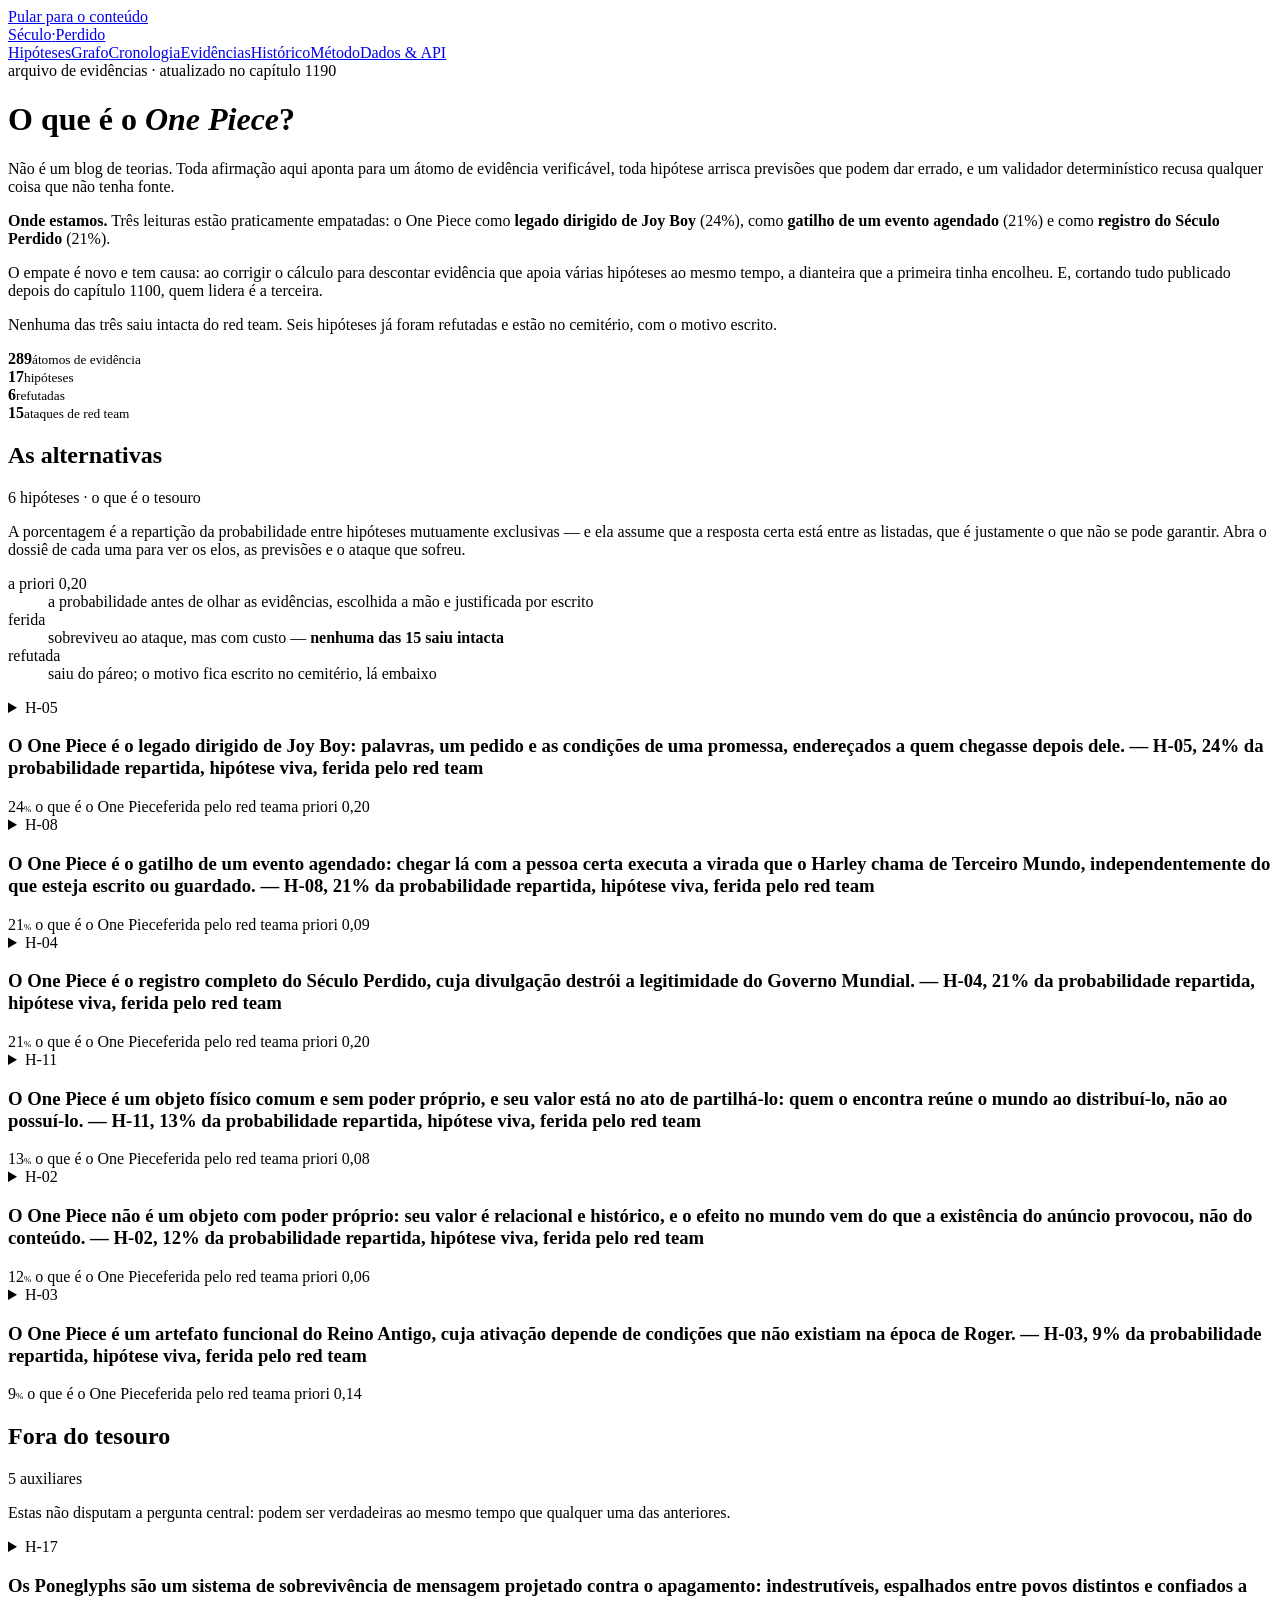
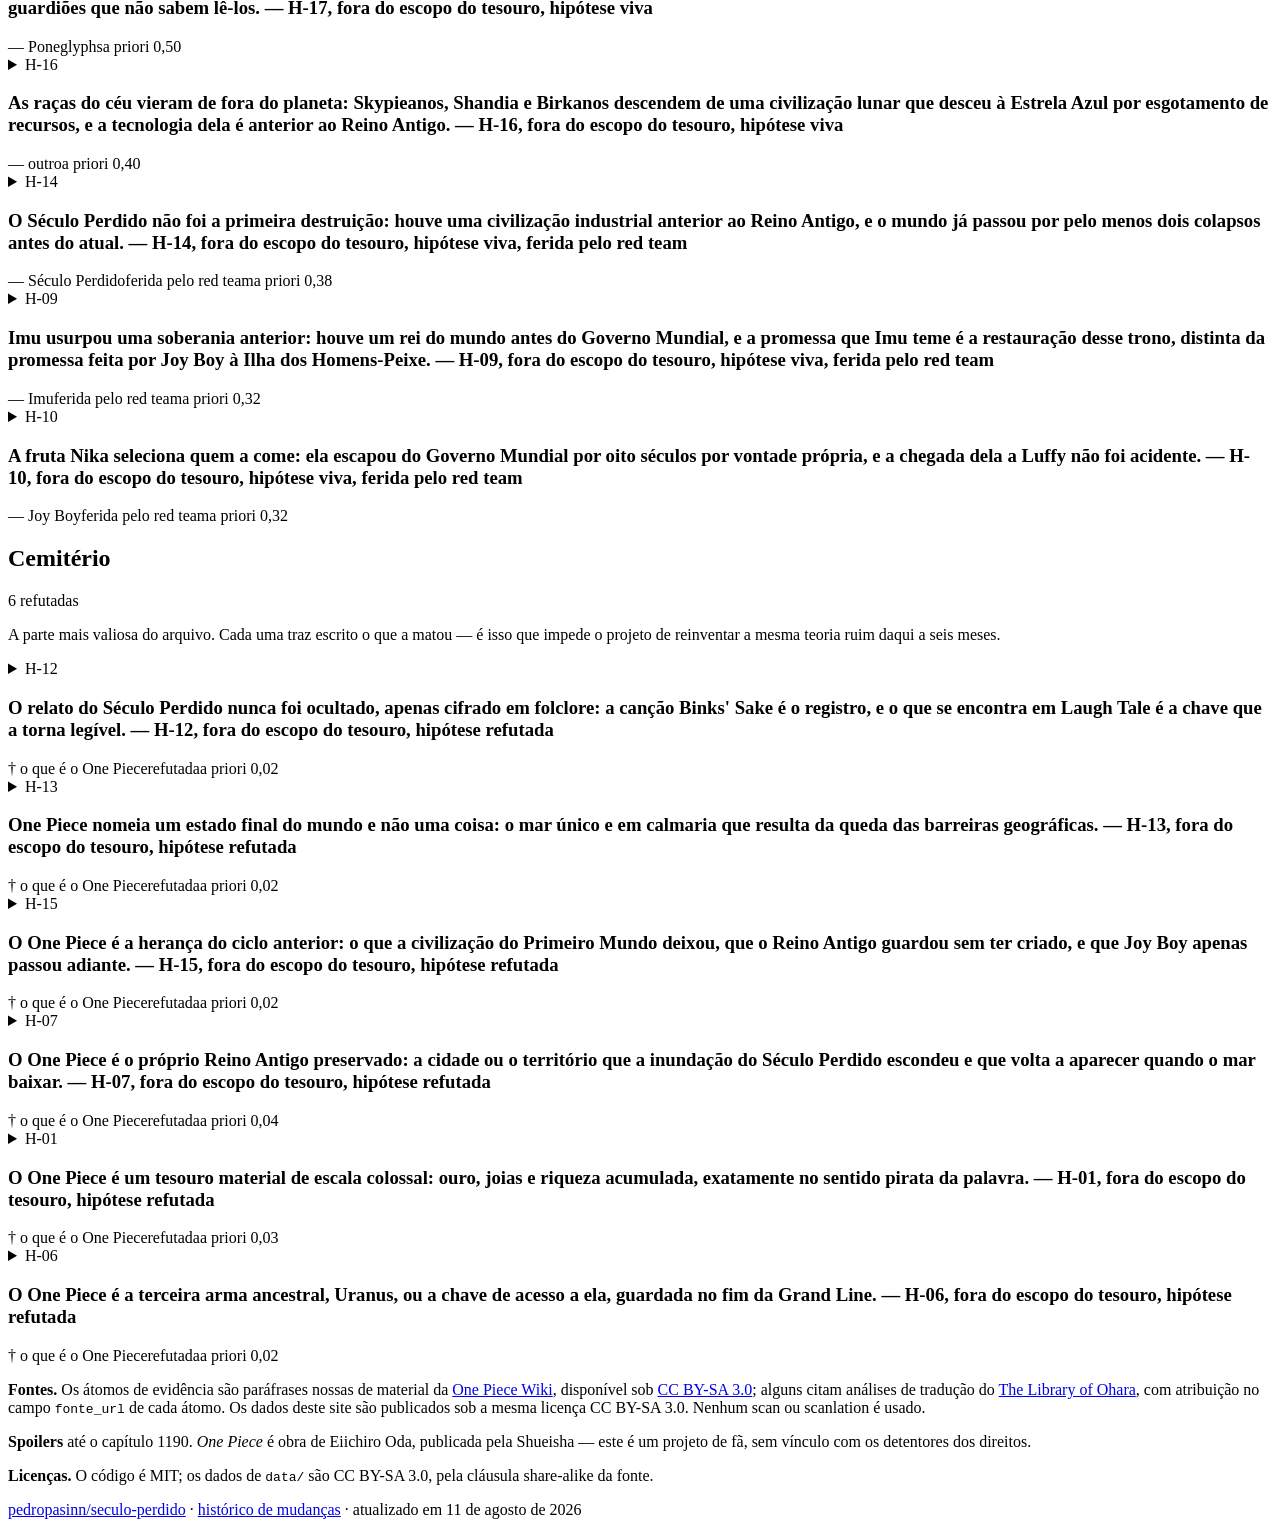
==== commit 5fc3f44d: "75 elos novos, H-06 refutada, e o detector de orfaos estava errado VINCULACAO. Dois agentes ligaram " ====
--- a/web/index.html
+++ b/web/index.html
@@ -37,25 +37,25 @@
   evidência verificável, toda hipótese arrisca previsões que podem dar errado, e um
   validador determinístico recusa qualquer coisa que não tenha fonte.</p>
   <div class="estado">
-    <p><b>Onde estamos.</b> A leitura mais provável hoje é que o One Piece seja
-    o <strong>legado dirigido de Joy Boy</strong> — palavras, um pedido e as condições de
-    uma promessa, endereçados a quem chegasse depois dele.</p>
-    <p>Ela lidera em <strong>100% de 2000 sorteios</strong> que sacodem todos os pesos, e
-    continua liderando mesmo jogando fora tudo que foi publicado depois do capítulo 1100.
-    Ainda assim está <strong>ferida</strong>: o red team achou seis suposições sem evidência.</p>
-    <p class="miudo">O que mudou no capítulo 1190: Gaban diz a Imu que conhece
-    <em>as palavras</em> de Joy Boy — e que não pretende segui-las.</p>
+    <p><b>Onde estamos.</b> Três leituras estão praticamente empatadas: o One Piece como
+    <strong>legado dirigido de Joy Boy</strong> (24%), como <strong>gatilho de um evento
+    agendado</strong> (21%) e como <strong>registro do Século Perdido</strong> (21%).</p>
+    <p>O empate é novo e tem causa: ao corrigir o cálculo para descontar evidência que
+    apoia várias hipóteses ao mesmo tempo, a dianteira que a primeira tinha encolheu. E,
+    cortando tudo publicado depois do capítulo 1100, quem lidera é a terceira.</p>
+    <p class="miudo">Nenhuma das três saiu intacta do red team. Seis hipóteses já foram
+    refutadas e estão no cemitério, com o motivo escrito.</p>
   </div>
   <div class="painel">
     <div><b data-alvo="289">289</b><small>átomos de evidência</small></div>
-    <div><b data-alvo="15">15</b><small>hipóteses</small></div>
-    <div><b data-alvo="5">5</b><small>refutadas</small></div>
+    <div><b data-alvo="17">17</b><small>hipóteses</small></div>
+    <div><b data-alvo="6">6</b><small>refutadas</small></div>
     <div><b data-alvo="15">15</b><small>ataques de red team</small></div>
   </div>
 </div>
 
 <section><div class="env">
-  <div class="cab"><h2>As alternativas</h2><span class="n">7 hipóteses · o que é o tesouro</span></div>
+  <div class="cab"><h2>As alternativas</h2><span class="n">6 hipóteses · o que é o tesouro</span></div>
   <p class="intro">A porcentagem é a repartição da probabilidade entre hipóteses mutuamente
   exclusivas — e ela assume que a resposta certa está entre as listadas, que é justamente o
   que não se pode garantir. Abra o dossiê de cada uma para ver os elos, as previsões e o ataque que sofreu.</p>
@@ -72,20 +72,20 @@
   <summary class="hip-cab">
     <span class="hip-id" aria-hidden="true">H-05</span>
     <h3 class="hip-enun">O One Piece é o legado dirigido de Joy Boy: palavras, um pedido e as condições de uma promessa, endereçados a quem chegasse depois dele.
-      <span class="sr-only"> — H-05, 31% da probabilidade repartida, hipótese viva, ferida pelo red team</span></h3>
-    <span class="hip-pct" aria-hidden="true">31<small style="font-size:.55em">%</small></span>
-    <span class="sonda" style="--pct:30.7%" aria-hidden="true"><i></i></span>
+      <span class="sr-only"> — H-05, 24% da probabilidade repartida, hipótese viva, ferida pelo red team</span></h3>
+    <span class="hip-pct" aria-hidden="true">24<small style="font-size:.55em">%</small></span>
+    <span class="sonda" style="--pct:23.5%" aria-hidden="true"><i></i></span>
     <span class="hip-meta" aria-hidden="true"><span class="selo">o que é o One Piece</span><span class="selo ferida">ferida pelo red team</span><span class="selo" title="probabilidade atribuída antes de olhar as evidências">a priori 0,20</span></span>
   </summary>
   <div class="corpo">
     <p class="perma-linha"><a class="perma" href="#H-05"
       aria-label="link permanente para a hipótese H-05">§ link para H-05</a></p>
-    <p class="conta">a priori 0.20 → posterior 0.96
-      · 16 apoios, 6 contradições
+    <p class="conta">a priori 0.20 → posterior 0.97
+      · 19 apoios, 7 contradições
       · teto de capítulo em cap 649: +1.52 -> +1.20</p>
     <h4>O caso a favor</h4><p>O capítulo 1190 mudou o tabuleiro: Gaban não diz que conhece a história do mundo, diz que conhece as palavras de Joy Boy, e que se recusa a segui-las. Palavras que podem ser seguidas ou recusadas são instrução dirigida, não crônica. Isso também explica o riso melhor que as concorrentes: lê-se uma carta de alguém que morreu há 800 anos e que já sabia que chegariam tarde.</p><h4>O caso contra (Red Team, 2026-08-11)</h4><p>Veredito: ferida. Seis suposições não evidenciadas. Três golpes, dois aceitos:</p><ul><li><strong>Colapso em <a class="ref" href="/#H-04">H-04</a></strong> — mesmos átomos-âncora, mesmo formato de achado. O único discriminante é o endereçamento. Aceito em parte: o Curador discorda de que nenhum átomo atribua destinatário, porque <a class="ref" href="/evidencias#EV-1121-01">EV-1121-01</a> diz literalmente que quem encontrar pode não ser aquele que Joy Boy esperava, e isso pressupõe esperado. Mas o ataque está certo em que o discriminante é fino, e a previsão (2) foi reescrita com duas cláusulas para forçar a separação.</li><li><strong>Previsão (2) decorativa</strong> — aceito e substituído.</li><li><strong>Ponto único de falha em <a class="ref" href="/evidencias#EV-1190-03">EV-1190-03</a></strong> — aceito. Sem esse átomo a hipótese perde a palavra &#x27;palavras&#x27; e desaba em <a class="ref" href="/#H-04">H-04</a>. É um único capítulo, e recente.</li></ul><p>O Red Team recomendou deflacionar <a class="ref" href="/#H-05">H-05</a> para baixo de <a class="ref" href="/#H-04">H-04</a>. O Curador deflacionou até o empate, não abaixo: <a class="ref" href="/evidencias#EV-1190-03">EV-1190-03</a> é canônico e recente, e nenhum átomo o contradiz.</p><h4>O que a mataria</h4><p>Uma revelação em que o achado de Laugh Tale opere sozinho, sem exigir decisão de ninguém — ou em que Joy Boy não tenha deixado texto algum na ilha.</p><h4>Nota de curadoria</h4><p>Prior 0.25 -&gt; 0.20, empatando com <a class="ref" href="/#H-04">H-04</a>. Motivo escrito: o endereçamento continua sendo a leitura mais econômica de <a class="ref" href="/evidencias#EV-1190-03">EV-1190-03</a> e <a class="ref" href="/evidencias#EV-1121-01">EV-1121-01</a>, mas a hipótese depende de um átomo único e não explica sozinha o efeito global que <a class="ref" href="/evidencias#EV-0576-01">EV-0576-01</a> prevê. Entrou <a class="ref" href="/evidencias#EV-1085-03">EV-1085-03</a> como contradição: parte da rede que leva ao tesouro é acidente de Lili.</p>
-    <h4>Evidências a favor · 16</h4><div class="elo"><a class="ev" href="/evidencias#EV-1190-03">EV-1190-03</a><div><div class="como">Gaban diz a Imu que conhece as palavras de Joy Boy mas não tem intenção de seguir as palavras de um homem que não conheceu: o que a tripulação de Roger trouxe de Laugh Tale são palavras que pedem algo de quem as lê.</div><div class="peso">peso 0.5 · cap 1190</div></div></div><div class="elo"><a class="ev" href="/evidencias#EV-0649-01">EV-0649-01</a><div><div class="como">Joy Boy escreveu num Poneglyph da Sea Forest um pedido de desculpas por não ter cumprido sua parte da promessa: o único texto dele que o leitor conhece é mensagem pessoal endereçada, não inventário nem manual.</div><div class="peso">peso 0.35 · cap 649</div></div></div><div class="elo"><a class="ev" href="/evidencias#EV-1122-02">EV-1122-02</a><div><div class="como">Joy Boy selou parte do seu Haki do Conquistador dentro de Emet atado em nó, para ser liberado séculos depois: ele planejava intervenções dirigidas a quem viesse muito tempo depois.</div><div class="peso">peso 0.35 · cap 1122</div></div></div><div class="elo"><a class="ev" href="/evidencias#EV-0972-01">EV-0972-01</a><div><div class="como">Ao aprender a verdadeira história Roger riu e declarou que gostaria de ter vivido na mesma época que Joy Boy: a reação natural de quem acaba de ler alguém, não de quem encontrou um objeto.</div><div class="peso">peso 0.3 · cap 972</div></div></div><div class="elo"><a class="ev" href="/evidencias#EV-1121-01">EV-1121-01</a><div><div class="como">Vegapunk afirma que quem encontrar o One Piece pode não ser aquele que Joy Boy esperava, o que só faz sentido se a coisa deixada tiver um destinatário pretendido.</div><div class="peso">peso 0.3 · cap 1121</div></div></div><div class="elo"><a class="ev" href="/evidencias#EV-0506-02">EV-0506-02</a><div><div class="como">Na execução Roger declarou que, tal como Joy Boy, havia escondido seu tesouro para que o próximo Rei dos Piratas o encontrasse: ele leu o gesto de Joy Boy como endereçado a um sucessor e o repetiu.</div><div class="peso">peso 0.25 · cap 506</div></div></div><div class="elo"><a class="ev" href="/evidencias#EV-1116-01">EV-1116-01</a><div><div class="como">Joy Boy teve papel na preservação das três armas ancestrais para que gerações futuras pudessem acessá-las, comportamento de quem legou instruções e meios a um sucessor.</div><div class="peso">peso 0.2 · cap 1116</div></div></div><div class="elo"><a class="ev" href="/evidencias#EV-0649-07">EV-0649-07</a><div><div class="como">Neptune diz que a mensagem deixada por Joy Boy era endereçada à princesa sereia que vivia na ilha naquela época: o único texto conhecido dele tem destinatário nomeado, que é exatamente o endereçamento de que esta hipótese depende.</div><div class="peso">peso 0.35 · cap 649</div></div></div><div class="elo"><a class="ev" href="/evidencias#EV-0628-01">EV-0628-01</a><div><div class="como">Robin observa que o poneglyph da Sea Forest tem forma de carta de desculpas e menciona alguém chamado Joy Boy, em vez do registro histórico que ela já lera nos outros: o legado dele aparece como mensagem pessoal, palavras e pedido, e não como arquivo.</div><div class="peso">peso 0.35 · cap 628</div></div></div><div class="elo"><a class="ev" href="/evidencias#EV-0649-03">EV-0649-03</a><div><div class="como">Neptune diz que a parte da Ilha dos Homens-Peixe na promessa era vigiar Noah e mantê-la em segurança: a promessa tem partes atribuídas a contrapartes, que é a forma de um legado com condições endereçadas a quem viesse depois.</div><div class="peso">peso 0.3 · cap 649</div></div></div><div class="elo"><a class="ev" href="/evidencias#EV-0641-02">EV-0641-02</a><div><div class="como">Neptune explica que séculos atrás foi feita uma promessa a um grande homem de manter o navio no fundo do mar e esperar, protegendo-o: o que Joy Boy deixou tem forma de pedido aceito por terceiros, e não de objeto.</div><div class="peso">peso 0.25 · cap 641</div></div></div><div class="elo"><a class="ev" href="/evidencias#EV-0649-05">EV-0649-05</a><div><div class="como">Neptune responde a Robin que Joy Boy não tinha o poder de controlar Reis do Mar e que essa habilidade pertencia à princesa sereia daquela época: o que ele podia legar eram palavras e um pedido dirigidos a quem tinha o poder, não o poder.</div><div class="peso">peso 0.25 · cap 649</div></div></div><div class="elo"><a class="ev" href="/evidencias#EV-0653-01">EV-0653-01</a><div><div class="como">Shirahoshi pede para ver uma floresta de verdade na superfície e Luffy fecha com ela uma promessa de mindinho de levá-la até lá: a pendência que a obra transmite ao sucessor tem forma de promessa assumida diante da mesma destinatária, e não de objeto tomado.</div><div class="peso">peso 0.25 · cap 653</div></div></div><div class="elo"><a class="ev" href="/evidencias#EV-0621-02">EV-0621-02</a><div><div class="como">Neptune diz que o mundo com que sua esposa sonha remonta a centenas de anos e que ancestrais distantes tentaram a mesma coisa, que terminou em sonho desperdiçado e arrependimento: o que sobrou daquela tentativa é arrependimento, coerente com um legado cujo único texto conhecido é um pedido de desculpas.</div><div class="peso">peso 0.2 · cap 621</div></div></div><div class="elo"><a class="ev" href="/evidencias#EV-0395-05">EV-0395-05</a><div><div class="como">Clover afirma que a mensagem foi gravada em pedra porque, se tivesse sido escrita em papel, teria se perdido: a escolha do suporte é de quem endereça um recado a leitores muito distantes no tempo, que é a forma de um legado dirigido.</div><div class="peso">peso 0.25 · cap 395</div></div></div><div class="elo"><a class="ev" href="/evidencias#EV-1066-04">EV-1066-04</a><div><div class="como">Shaka afirma que o Governo Mundial tentou apagar todo conhecimento do Reino Antigo com a intenção de que absolutamente ninguém carregasse os ideais dele: o que se teme é alguém assumir esses ideais, e ideal assumido por um herdeiro é legado dirigido, não crônica.</div><div class="peso">peso 0.2 · cap 1066</div></div></div>
-    <h4>Evidências contra · 6</h4><div class="elo contra"><a class="ev" href="/evidencias#EV-1085-03">EV-1085-03</a><div><div class="como">O ato de Lili de espalhar os Poneglyphs pelo mundo é tido como o que influenciou piratas a persegui-los em busca de tesouro: a rede de pistas que leva ao tesouro é acidente de outra pessoa, não endereçamento de Joy Boy.</div><div class="peso">peso 0.35 · cap 1085</div></div></div><div class="elo contra"><a class="ev" href="/evidencias#EV-0576-01">EV-0576-01</a><div><div class="como">Barba Branca declarou que achar o One Piece desencadeará uma guerra indizível que engolfará o mundo inteiro, efeito difícil de derivar de um recado por mais importante que seja.</div><div class="peso">peso 0.25 · cap 576</div></div></div><div class="elo contra"><a class="ev" href="/evidencias#EV-1188-01">EV-1188-01</a><div><div class="como">Imu diz a Luffy que ele não é Joy Boy porque Joy Boy era muito mais forte, sugerindo que o que importa na sucessão é capacidade de combate e não a leitura de um legado.</div><div class="peso">peso 0.15 · cap 1188</div></div></div><div class="elo contra"><a class="ev" href="/evidencias#EV-0649-04">EV-0649-04</a><div><div class="como">Neptune afirma que não conhece os detalhes da promessa e que sabe apenas, por lenda transmitida na família real, que um dia alguém viria cumprir em lugar de Joy Boy o que ele prometeu: se as condições se perderam na própria contraparte, o que ele legou não foi um conjunto de condições transmissíveis.</div><div class="peso">peso 0.3 · cap 649</div></div></div><div class="elo contra"><a class="ev" href="/evidencias#EV-0632-01">EV-0632-01</a><div><div class="como">Vander Decken IX afirma que há muito tempo o povo da Ilha dos Homens-Peixe construiu o navio gigante Noah: o meio material da promessa é obra de terceiros, e não parte do que Joy Boy deixou.</div><div class="peso">peso 0.15 · cap 632</div></div></div><div class="elo contra"><a class="ev" href="/evidencias#EV-0395-10">EV-0395-10</a><div><div class="como">Clover afirma que o povo do reino antigo, ao saber que seria derrotado, gravou os poneglyphs para que o mundo soubesse o que havia acontecido: o destinatário declarado é o mundo inteiro, e não a pessoa esperada que este enunciado exige.</div><div class="peso">peso 0.25 · cap 395</div></div></div>
+    <h4>Evidências a favor · 19</h4><div class="elo"><a class="ev" href="/evidencias#EV-1190-03">EV-1190-03</a><div><div class="como">Gaban diz a Imu que conhece as palavras de Joy Boy mas não tem intenção de seguir as palavras de um homem que não conheceu: o que a tripulação de Roger trouxe de Laugh Tale são palavras que pedem algo de quem as lê.</div><div class="peso">peso 0.5 · cap 1190</div></div></div><div class="elo"><a class="ev" href="/evidencias#EV-0649-01">EV-0649-01</a><div><div class="como">Joy Boy escreveu num Poneglyph da Sea Forest um pedido de desculpas por não ter cumprido sua parte da promessa: o único texto dele que o leitor conhece é mensagem pessoal endereçada, não inventário nem manual.</div><div class="peso">peso 0.35 · cap 649</div></div></div><div class="elo"><a class="ev" href="/evidencias#EV-1122-02">EV-1122-02</a><div><div class="como">Joy Boy selou parte do seu Haki do Conquistador dentro de Emet atado em nó, para ser liberado séculos depois: ele planejava intervenções dirigidas a quem viesse muito tempo depois.</div><div class="peso">peso 0.35 · cap 1122</div></div></div><div class="elo"><a class="ev" href="/evidencias#EV-0972-01">EV-0972-01</a><div><div class="como">Ao aprender a verdadeira história Roger riu e declarou que gostaria de ter vivido na mesma época que Joy Boy: a reação natural de quem acaba de ler alguém, não de quem encontrou um objeto.</div><div class="peso">peso 0.3 · cap 972</div></div></div><div class="elo"><a class="ev" href="/evidencias#EV-1121-01">EV-1121-01</a><div><div class="como">Vegapunk afirma que quem encontrar o One Piece pode não ser aquele que Joy Boy esperava, o que só faz sentido se a coisa deixada tiver um destinatário pretendido.</div><div class="peso">peso 0.3 · cap 1121</div></div></div><div class="elo"><a class="ev" href="/evidencias#EV-0506-02">EV-0506-02</a><div><div class="como">Na execução Roger declarou que, tal como Joy Boy, havia escondido seu tesouro para que o próximo Rei dos Piratas o encontrasse: ele leu o gesto de Joy Boy como endereçado a um sucessor e o repetiu.</div><div class="peso">peso 0.25 · cap 506</div></div></div><div class="elo"><a class="ev" href="/evidencias#EV-1116-01">EV-1116-01</a><div><div class="como">Joy Boy teve papel na preservação das três armas ancestrais para que gerações futuras pudessem acessá-las, comportamento de quem legou instruções e meios a um sucessor.</div><div class="peso">peso 0.2 · cap 1116</div></div></div><div class="elo"><a class="ev" href="/evidencias#EV-0649-07">EV-0649-07</a><div><div class="como">Neptune diz que a mensagem deixada por Joy Boy era endereçada à princesa sereia que vivia na ilha naquela época: o único texto conhecido dele tem destinatário nomeado, que é exatamente o endereçamento de que esta hipótese depende.</div><div class="peso">peso 0.35 · cap 649</div></div></div><div class="elo"><a class="ev" href="/evidencias#EV-0628-01">EV-0628-01</a><div><div class="como">Robin observa que o poneglyph da Sea Forest tem forma de carta de desculpas e menciona alguém chamado Joy Boy, em vez do registro histórico que ela já lera nos outros: o legado dele aparece como mensagem pessoal, palavras e pedido, e não como arquivo.</div><div class="peso">peso 0.35 · cap 628</div></div></div><div class="elo"><a class="ev" href="/evidencias#EV-0649-03">EV-0649-03</a><div><div class="como">Neptune diz que a parte da Ilha dos Homens-Peixe na promessa era vigiar Noah e mantê-la em segurança: a promessa tem partes atribuídas a contrapartes, que é a forma de um legado com condições endereçadas a quem viesse depois.</div><div class="peso">peso 0.3 · cap 649</div></div></div><div class="elo"><a class="ev" href="/evidencias#EV-0641-02">EV-0641-02</a><div><div class="como">Neptune explica que séculos atrás foi feita uma promessa a um grande homem de manter o navio no fundo do mar e esperar, protegendo-o: o que Joy Boy deixou tem forma de pedido aceito por terceiros, e não de objeto.</div><div class="peso">peso 0.25 · cap 641</div></div></div><div class="elo"><a class="ev" href="/evidencias#EV-0649-05">EV-0649-05</a><div><div class="como">Neptune responde a Robin que Joy Boy não tinha o poder de controlar Reis do Mar e que essa habilidade pertencia à princesa sereia daquela época: o que ele podia legar eram palavras e um pedido dirigidos a quem tinha o poder, não o poder.</div><div class="peso">peso 0.25 · cap 649</div></div></div><div class="elo"><a class="ev" href="/evidencias#EV-0653-01">EV-0653-01</a><div><div class="como">Shirahoshi pede para ver uma floresta de verdade na superfície e Luffy fecha com ela uma promessa de mindinho de levá-la até lá: a pendência que a obra transmite ao sucessor tem forma de promessa assumida diante da mesma destinatária, e não de objeto tomado.</div><div class="peso">peso 0.25 · cap 653</div></div></div><div class="elo"><a class="ev" href="/evidencias#EV-0621-02">EV-0621-02</a><div><div class="como">Neptune diz que o mundo com que sua esposa sonha remonta a centenas de anos e que ancestrais distantes tentaram a mesma coisa, que terminou em sonho desperdiçado e arrependimento: o que sobrou daquela tentativa é arrependimento, coerente com um legado cujo único texto conhecido é um pedido de desculpas.</div><div class="peso">peso 0.2 · cap 621</div></div></div><div class="elo"><a class="ev" href="/evidencias#EV-0395-05">EV-0395-05</a><div><div class="como">Clover afirma que a mensagem foi gravada em pedra porque, se tivesse sido escrita em papel, teria se perdido: a escolha do suporte é de quem endereça um recado a leitores muito distantes no tempo, que é a forma de um legado dirigido.</div><div class="peso">peso 0.25 · cap 395</div></div></div><div class="elo"><a class="ev" href="/evidencias#EV-1066-04">EV-1066-04</a><div><div class="como">Shaka afirma que o Governo Mundial tentou apagar todo conhecimento do Reino Antigo com a intenção de que absolutamente ninguém carregasse os ideais dele: o que se teme é alguém assumir esses ideais, e ideal assumido por um herdeiro é legado dirigido, não crônica.</div><div class="peso">peso 0.2 · cap 1066</div></div></div><div class="elo"><a class="ev" href="/evidencias#EV-0301-03">EV-0301-03</a><div><div class="como">Ao lado do texto antigo há uma segunda inscrição, assinada por Gol D. Roger, dizendo que eles estiveram ali, encontraram o texto e seguiram a orientação dele: Roger responde ao que leu deixando por escrito uma mensagem para quem viesse depois, que é a forma de legado dirigido.</div><div class="peso">peso 0.3 · cap 301</div></div></div><div class="elo"><a class="ev" href="/evidencias#EV-0967-10">EV-0967-10</a><div><div class="como">O tesouro encontrado na ilha final tinha sido deixado ali por Joy Boy oitocentos anos antes: o que existe na ilha foi deixado por alguém, com oitocentos anos entre quem deixa e quem encontra, que é a forma de um legado endereçado ao futuro.</div><div class="peso">peso 0.35 · cap 967</div></div></div><div class="elo"><a class="ev" href="/evidencias#EV-0966-08">EV-0966-08</a><div><div class="como">Foi Oden quem gravou, na escrita antiga, a mensagem que Roger ditou junto ao Poneglyph do sino de ouro de Shandora, registrando que estivera ali: Roger repetiu o gesto de deixar mensagem gravada para quem viesse depois, que é a forma do legado dirigido atribuída a Joy Boy.</div><div class="peso">peso 0.25 · cap 966</div></div></div>
+    <h4>Evidências contra · 7</h4><div class="elo contra"><a class="ev" href="/evidencias#EV-1085-03">EV-1085-03</a><div><div class="como">O ato de Lili de espalhar os Poneglyphs pelo mundo é tido como o que influenciou piratas a persegui-los em busca de tesouro: a rede de pistas que leva ao tesouro é acidente de outra pessoa, não endereçamento de Joy Boy.</div><div class="peso">peso 0.35 · cap 1085</div></div></div><div class="elo contra"><a class="ev" href="/evidencias#EV-0576-01">EV-0576-01</a><div><div class="como">Barba Branca declarou que achar o One Piece desencadeará uma guerra indizível que engolfará o mundo inteiro, efeito difícil de derivar de um recado por mais importante que seja.</div><div class="peso">peso 0.25 · cap 576</div></div></div><div class="elo contra"><a class="ev" href="/evidencias#EV-1188-01">EV-1188-01</a><div><div class="como">Imu diz a Luffy que ele não é Joy Boy porque Joy Boy era muito mais forte, sugerindo que o que importa na sucessão é capacidade de combate e não a leitura de um legado.</div><div class="peso">peso 0.15 · cap 1188</div></div></div><div class="elo contra"><a class="ev" href="/evidencias#EV-0649-04">EV-0649-04</a><div><div class="como">Neptune afirma que não conhece os detalhes da promessa e que sabe apenas, por lenda transmitida na família real, que um dia alguém viria cumprir em lugar de Joy Boy o que ele prometeu: se as condições se perderam na própria contraparte, o que ele legou não foi um conjunto de condições transmissíveis.</div><div class="peso">peso 0.3 · cap 649</div></div></div><div class="elo contra"><a class="ev" href="/evidencias#EV-0632-01">EV-0632-01</a><div><div class="como">Vander Decken IX afirma que há muito tempo o povo da Ilha dos Homens-Peixe construiu o navio gigante Noah: o meio material da promessa é obra de terceiros, e não parte do que Joy Boy deixou.</div><div class="peso">peso 0.15 · cap 632</div></div></div><div class="elo contra"><a class="ev" href="/evidencias#EV-0395-10">EV-0395-10</a><div><div class="como">Clover afirma que o povo do reino antigo, ao saber que seria derrotado, gravou os poneglyphs para que o mundo soubesse o que havia acontecido: o destinatário declarado é o mundo inteiro, e não a pessoa esperada que este enunciado exige.</div><div class="peso">peso 0.25 · cap 395</div></div></div><div class="elo contra"><a class="ev" href="/evidencias#EV-0301-06">EV-0301-06</a><div><div class="como">A tábua de pedra que Robin encontrou no Upper Yard diz que diante do cerne da verdade não há necessidade de palavras e que seus autores são os registradores da história: quem gravou se apresenta como registrador e nega que palavras sejam necessárias, o oposto de um legado feito de palavras e de um pedido.</div><div class="peso">peso 0.2 · cap 301</div></div></div>
     <h4>Previsões falseáveis</h4><div class="prev"><b>aberta</b><span>Se verdadeiro, o conteúdo revelado em Laugh Tale terá forma de mensagem dirigida a quem chegar, e Luffy responderá com uma decisão explícita em vez de tomar posse de algo.</span></div><div class="prev"><b>aberta</b><span>Se verdadeiro, o texto de Laugh Tale terá vocativo dirigido a quem chega e enunciará uma condição a cumprir, e nenhum poder ou arma será concedido por alcançá-lo — as duas cláusulas juntas, que é o que separa esta hipótese de H-03, H-04 e H-08.</span></div>
     <p class="vered ferida"><b>red team</b> ferida · 6 suposições sem evidência</p><details class="rt"><summary>relatório completo do red team</summary><div class="rt-corpo"><h4>Red team — <a class="ref" href="/#H-05">H-05</a></h4><h5>Ataque 2026-08-11</h5><h6>Contra-evidência encontrada</h6><ul><li><a class="ref" href="/evidencias#EV-1190-03">EV-1190-03</a> — É o átomo de que a hipótese mais depende e ele corta contra ela. Gaban diz a Imu que conhece as palavras de Joy Boy, mas que <strong>não tem intenção de seguir as palavras de um homem que não conheceu</strong>: sua motivação é realizar o sonho do seu capitão. Um legado <em>dirigido</em> é definido pelo vínculo que cria em quem o recebe; aqui o único leitor documentado das palavras de Joy Boy declara em voz alta que o endereçamento não o obriga. Pior: o átomo não afirma que essas palavras vieram de Laugh Tale — isso é comentário do extrator, não o texto do átomo.</li><li><a class="ref" href="/evidencias#EV-1121-01">EV-1121-01</a> — Vegapunk afirma que o destino do mundo será decidido por quem conseguir <strong>reivindicar</strong> o One Piece, e que quem o encontrar pode não ser aquele que Joy Boy esperava. Isso fere a previsão (1) em cheio: o verbo canônico é reivindicar, isto é, tomar posse, e não responder; e a própria fala diz que quem chega pode não ser o esperado, ou seja, a expectativa de Joy Boy não seleciona nem vincula o destinatário.</li><li><a class="ref" href="/evidencias#EV-0972-02">EV-0972-02</a> — Os Piratas de Roger leram a mensagem em Laugh Tale, aprenderam a <strong>verdadeira história</strong> e decidiram deixar tudo como estava ao perceber que tinham chegado cedo demais. O único átomo que diz &quot;mensagem&quot; descreve o conteúdo dela como história verdadeira, não como pedido nem como condições. Circularidade: &quot;mensagem&quot; só vira &quot;mensagem endereçada a quem chegasse depois&quot; se a hipótese já estiver pressuposta. Este é exatamente o átomo que sustenta <a class="ref" href="/#H-04">H-04</a>.</li><li><a class="ref" href="/evidencias#EV-0966-01">EV-0966-01</a> — Roger especulou que o Governo Mundial proíbe a pesquisa dos Poneglyphs justamente para que ninguém chegue a Laugh Tale e <strong>encontre o que está escondido lá</strong>. O vocabulário interno é de coisa escondida a ser encontrada. Um legado deliberadamente endereçado a quem chegasse depois seria sinalizado, não escondido.</li><li><a class="ref" href="/evidencias#EV-1085-02">EV-1085-02</a> — Imu se interessa por Lili por causa de um <strong>erro</strong> dela que levou os Poneglyphs a se espalharem pelo mundo. A rede de pistas que leva a Laugh Tale, que a hipótese lê como canal de endereçamento, é atribuída em texto a um acidente histórico alheio a Joy Boy. Endereçamento por acidente não é endereçamento.</li><li><a class="ref" href="/evidencias#EV-1122-02">EV-1122-02</a> — Joy Boy selou parte do seu Haki do Conquistador dentro de Emet, atado em nó, para ser liberado séculos depois se o robô estivesse em perigo mortal. Este é o método de Joy Boy para alcançar o futuro efetivamente mostrado na obra: capacidade selada com gatilho automático, sem destinatário nomeado, sem pedido e sem leitura. Ele enfraquece a inferência de que o que Joy Boy deixaria em Laugh Tale teria forma de palavra dirigida.</li><li><a class="ref" href="/evidencias#EV-1116-01">EV-1116-01</a> — Joy Boy teve papel na preservação das três armas ancestrais para que gerações futuras pudessem acessá-las e <strong>usá-las</strong>, por razões até hoje desconhecidas. O legado de Joy Boy documentado na obra é de coisas utilizáveis entregues ao futuro, não de palavras e condições — o que serve melhor a <a class="ref" href="/#H-03">H-03</a> e <a class="ref" href="/#H-06">H-06</a> do que a <a class="ref" href="/#H-05">H-05</a>.</li><li><a class="ref" href="/evidencias#EV-0967-11">EV-0967-11</a> — A tripulação de Roger <strong>gargalha</strong> ao encontrar o tesouro em Laugh Tale, e Roger comenta que chegaram cedo demais. Gargalhada coletiva é reação pobre para um pedido acompanhado das condições de uma promessa; a hipótese herda de <a class="ref" href="/#H-04">H-04</a> a mesma dificuldade com o riso, sem resolvê-la.</li><li><a class="ref" href="/evidencias#EV-1164-02">EV-1164-02</a> — Rocks pergunta a Imu se ele teme mais Davy Jones ou Joy Boy e sugere que Imu vive aterrorizado com a possibilidade de alguém herdar a vontade de Jones e cumprir <strong>a promessa de que ele falava</strong>. Existe portanto uma promessa antiga que não é a de Joy Boy à Ilha dos Homens-Peixe. O enunciado de <a class="ref" href="/#H-05">H-05</a> usa &quot;uma promessa&quot; no singular como se o corpus tivesse uma só.</li></ul><h6>Veredito</h6><p>ferida</p><p>Três feridas, em ordem de gravidade:</p><ul><li><strong>Quase colapsa em <a class="ref" href="/#H-04">H-04</a>.</strong> Os dois enunciados partilham os mesmos átomos-âncora (<a class="ref" href="/evidencias#EV-0972-02">EV-0972-02</a>, <a class="ref" href="/evidencias#EV-0301-01">EV-0301-01</a>, <a class="ref" href="/evidencias#EV-0507-01">EV-0507-01</a>) e a mesma forma de achado — texto em Laugh Tale. O único discriminante é o <em>endereçamento</em>: <a class="ref" href="/#H-04">H-04</a> diz registro, <a class="ref" href="/#H-05">H-05</a> diz mensagem dirigida. Nenhum átomo do corpus atribui destinatário ao texto de Laugh Tale. O que mais se aproxima disso, <a class="ref" href="/evidencias#EV-1121-01">EV-1121-01</a>, fala de &quot;aquele que Joy Boy esperava&quot; e, na mesma frase, descreve o ato relevante como reivindicar — ou seja, o único átomo que sugere destinatário é também contra-evidência da previsão (1). Enquanto o discriminante não tiver átomo próprio, <a class="ref" href="/#H-05">H-05</a> é <a class="ref" href="/#H-04">H-04</a> mais uma camada interpretativa, e deve herdar prior <em>menor</em>, não o maior do repositório.</li></ul><ul><li><strong>Previsão (2) é decorativa.</strong> &quot;Outro sobrevivente dos Piratas de Roger citará textualmente palavras de Joy Boy antes do fim da saga&quot; pede algo que <a class="ref" href="/evidencias#EV-1190-03">EV-1190-03</a> já deixou praticamente executado: um sobrevivente da tripulação de Roger já declarou, no capítulo mais recente do corpus e em confronto direto com Imu, que <strong>conhece as palavras de Joy Boy</strong>. Falta só a obra transcrevê-las, o que é escolha de encenação, não teste. Pior, a previsão não discrimina: <a class="ref" href="/#H-03">H-03</a>, <a class="ref" href="/#H-04">H-04</a> e <a class="ref" href="/#H-08">H-08</a> sobrevivem intactas a Gaban citando Joy Boy. Exijo substituição por algo que possa falhar e que separe <a class="ref" href="/#H-05">H-05</a> das vizinhas, no espírito de: <em>o texto de Laugh Tale conterá vocativo ou imperativo dirigido a quem chega e nomeará uma condição a ser cumprida por ele; e o achado não conferirá arma, poder nem capacidade nova a quem o obtiver</em>. A segunda cláusula é o que separa de <a class="ref" href="/#H-03">H-03</a>/<a class="ref" href="/#H-06">H-06</a>; a primeira, de <a class="ref" href="/#H-04">H-04</a>.</li></ul><ul><li><strong>Previsão (1) tem metade morta e metade contestada.</strong> A primeira metade (&quot;conteúdo em forma de mensagem dirigida&quot;) é satisfeita também por <a class="ref" href="/#H-04">H-04</a> e por <a class="ref" href="/#H-02">H-02</a>, logo não testa <a class="ref" href="/#H-05">H-05</a>. A segunda (&quot;Luffy responderá com decisão explícita em vez de tomar posse&quot;) é o único conteúdo arriscado da hipótese inteira — e colide de frente com <a class="ref" href="/evidencias#EV-1121-01">EV-1121-01</a>, que descreve o ato como reivindicar e faz o destino do mundo depender de quem reivindica.</li></ul><p>Não é refutada: <a class="ref" href="/evidencias#EV-0649-01">EV-0649-01</a> e <a class="ref" href="/evidencias#EV-1190-03">EV-1190-03</a> garantem que existem palavras de Joy Boy, e que pelo menos uma delas é um pedido de desculpas por não ter cumprido sua parte de uma promessa. O gênero &quot;palavra de Joy Boy&quot; está evidenciado. O que não está evidenciado é que <em>isso</em> seja o One Piece.</p><h6>Custo estrutural</h6><p>6 suposições não evidenciadas:</p><ul><li><strong>Que o texto de Laugh Tale tem destinatário.</strong> <a class="ref" href="/evidencias#EV-0972-02">EV-0972-02</a> diz apenas que leram a mensagem e aprenderam a verdadeira história. Nenhum átomo dá vocativo, endereço ou destinatário ao conteúdo da ilha.</li><li><strong>Que as palavras de Joy Boy conhecidas por Gaban vieram de Laugh Tale.</strong> <a class="ref" href="/evidencias#EV-1190-03">EV-1190-03</a> não diz onde ele as conheceu. A ponte entre &quot;palavras de Joy Boy&quot; e &quot;conteúdo de Laugh Tale&quot; é acréscimo da hipótese.</li><li><strong>Que o pedido de desculpas do Poneglyph da Sea Forest é do mesmo gênero do que está em Laugh Tale.</strong> <a class="ref" href="/evidencias#EV-0649-01">EV-0649-01</a> situa aquele texto num Poneglyph da Sea Forest e o endereça à Ilha dos Homens-Peixe — a um credor específico do passado, não a quem chegasse depois.</li><li><strong>Que existe uma promessa, no singular.</strong> <a class="ref" href="/evidencias#EV-0648-01">EV-0648-01</a> fala do tempo prometido ligado a Noah e à Ilha dos Homens-Peixe; <a class="ref" href="/evidencias#EV-1164-02">EV-1164-02</a> fala de uma promessa associada a Davy D. Jones. Unificá-las exige um átomo que não existe.</li><li><strong>Que as &quot;condições&quot; da promessa estão escritas em Laugh Tale.</strong> O que <a class="ref" href="/evidencias#EV-0301-01">EV-0301-01</a> promete na chegada é a revelação do Rio Poneglyph, e <a class="ref" href="/evidencias#EV-0218-01">EV-0218-01</a> apresenta o Rio Poneglyph como o documento que amarraria os fios da história — registro, não cláusula contratual.</li><li><strong>Que haverá um protocolo de resposta para quem lê.</strong> Nenhum átomo mostra pergunta, escolha ou aceite oferecidos ao leitor. O único precedente, <a class="ref" href="/evidencias#EV-0972-02">EV-0972-02</a>, é uma tripulação inteira que decidiu deixar tudo como estava — decisão de não agir, compatível com quase todas as hipóteses rivais e portanto sem poder discriminante.</li></ul><p>Cadeia frágil: retirado <a class="ref" href="/evidencias#EV-1190-03">EV-1190-03</a>, a hipótese perde a palavra &quot;palavras&quot; e desaba em <a class="ref" href="/#H-04">H-04</a>. Ponto único de falha declarado.</p><h6>Concorrente mais econômico</h6><p><a class="ref" href="/#H-04">H-04</a></p><p><a class="ref" href="/#H-04">H-04</a> explica o mesmo conjunto de átomos-âncora — <a class="ref" href="/evidencias#EV-0972-02">EV-0972-02</a> (leram a mensagem, aprenderam a verdadeira história), <a class="ref" href="/evidencias#EV-0507-01">EV-0507-01</a>, <a class="ref" href="/evidencias#EV-0301-01">EV-0301-01</a> — sem precisar de destinatário, de pedido, de condições nem da unificação das promessas: quatro peças a menos. Tudo que <a class="ref" href="/#H-05">H-05</a> acrescenta a <a class="ref" href="/#H-04">H-04</a> é o endereçamento, e o endereçamento é justamente o que não tem átomo próprio no corpus. Enquanto isso, <a class="ref" href="/#H-04">H-04</a> carrega uma previsão mais arriscada e mais barata de falsear (Robin indispensável na chegada). Recomendação ao Curador: deflacionar o prior de <a class="ref" href="/#H-05">H-05</a> para baixo do de <a class="ref" href="/#H-04">H-04</a> até que apareça átomo em que o texto de Laugh Tale se dirija a alguém.</p></div></details>
   </div>
@@ -94,141 +94,163 @@
   <summary class="hip-cab">
     <span class="hip-id" aria-hidden="true">H-08</span>
     <h3 class="hip-enun">O One Piece é o gatilho de um evento agendado: chegar lá com a pessoa certa executa a virada que o Harley chama de Terceiro Mundo, independentemente do que esteja escrito ou guardado.
-      <span class="sr-only"> — H-08, 22% da probabilidade repartida, hipótese viva, ferida pelo red team</span></h3>
-    <span class="hip-pct" aria-hidden="true">22<small style="font-size:.55em">%</small></span>
-    <span class="sonda" style="--pct:22.0%" aria-hidden="true"><i></i></span>
+      <span class="sr-only"> — H-08, 21% da probabilidade repartida, hipótese viva, ferida pelo red team</span></h3>
+    <span class="hip-pct" aria-hidden="true">21<small style="font-size:.55em">%</small></span>
+    <span class="sonda" style="--pct:21.3%" aria-hidden="true"><i></i></span>
     <span class="hip-meta" aria-hidden="true"><span class="selo">o que é o One Piece</span><span class="selo ferida">ferida pelo red team</span><span class="selo" title="probabilidade atribuída antes de olhar as evidências">a priori 0,09</span></span>
   </summary>
   <div class="corpo">
     <p class="perma-linha"><a class="perma" href="#H-08"
       aria-label="link permanente para a hipótese H-08">§ link para H-08</a></p>
-    <p class="conta">a priori 0.09 → posterior 0.69
-      · 17 apoios, 10 contradições
-      · teto de capítulo em cap 968: +1.20 -> +1.20; teto de arco em Elbaf (5 caps, teto 2.68): +2.80 -> +2.68</p>
+    <p class="conta">a priori 0.09 → posterior 0.88
+      · 23 apoios, 12 contradições
+      · teto de capítulo em cap 968: +1.68 -> +1.20; teto de arco em Elbaf (5 caps, teto 2.68): +2.70 -> +2.68</p>
     <h4>O caso a favor</h4><p>Três fontes independentes — os Reis do Mar (<a class="ref" href="/evidencias#EV-0968-01">EV-0968-01</a>), o Harley (<a class="ref" href="/evidencias#EV-1138-03">EV-1138-03</a>) e a leitura que Gaban faz de Roger (<a class="ref" href="/evidencias#EV-1190-01">EV-1190-01</a>) — convergem em que faltava tempo e faltava uma pessoa. <a class="ref" href="/evidencias#EV-0968-02">EV-0968-02</a> fecha o argumento: a providência que Roger tomou ao descobrir que era cedo demais foi gerar um filho.</p><h4>O caso contra (Red Team, 2026-08-11)</h4><p>Veredito: ferida. Sete suposições não evidenciadas. Dois achados foram aceitos integralmente:</p><ul><li><strong>Ponto único de falha</strong>: <a class="ref" href="/evidencias#EV-1138-03">EV-1138-03</a> é o único átomo <code>tradução_disputada</code> do repositório, e é justamente ele que carrega &#x27;dessa vez&#x27;, &#x27;certamente&#x27; e &#x27;se encontrarão&#x27; — as três expressões que sustentam agendamento e necessidade. Peso reduzido de 0.35 para 0.30 e a hipótese foi reescorada sem depender dele.</li><li><strong>Circularidade</strong>: nenhum dos átomos do Harley menciona Laugh Tale ou o One Piece. A ponte é fornecida pela hipótese. Por isso a previsão (2) foi trocada: agora exige que a obra faça a ponte explicitamente, o que é o teste da circularidade.</li></ul><p>A previsão (1) perdeu a cláusula &#x27;sem depender de leitura prévia&#x27;, que colidia com <a class="ref" href="/evidencias#EV-0301-01">EV-0301-01</a> e <a class="ref" href="/evidencias#EV-0818-01">EV-0818-01</a> — os dois entraram como contradição.</p><h4>O que a mataria</h4><p>A fala de Imu em <a class="ref" href="/evidencias#EV-1190-02">EV-1190-02</a> já é um golpe direto: ele próprio classifica a leitura de destino como erro de quem confunde coincidência com desígnio.</p><h4>Nota de curadoria</h4><p>Prior 0.15 -&gt; 0.13. Ganhou <a class="ref" href="/evidencias#EV-0968-02">EV-0968-02</a>, que é forte e canônico, mas perdeu peso na camada profética e absorveu duas contradições novas.</p><h4>Revisão de 2026-08-11 (rodada 3)</h4><p>A análise gramatical do texto japonês do Harley mexeu nas duas direções ao mesmo tempo, e o Curador registra as duas:</p><p><strong>A favor.</strong> O Red Team tinha declarado circularidade — nenhum átomo do Harley mencionava Laugh Tale ou o One Piece, e a ponte era fornecida pela hipótese. Isso caiu: o verso usa literalmente 約束の日, Dia da Promessa, que é o mesmo termo com que a obra já se referia ao dia em que Noah cumprirá seu propósito (<a class="ref" href="/evidencias#EV-0648-01">EV-0648-01</a>). A ponte agora é lexical, não conjectural. A previsão (2) foi reescrita para testar exatamente isso.</p><p><strong>Contra.</strong> O mesmo verso continua: 片われ月の声を聞く, ouvir as vozes da lua crescente. E &#x27;ouvir vozes&#x27; é como Roger descreve ler Poneglyph. Ou seja, o texto profético condiciona o desfecho a uma leitura — que é precisamente o que a previsão (1) desta hipótese negava. <a class="ref" href="/evidencias#EV-1138-05">EV-1138-05</a> entrou como contradição com peso 0.40, o maior peso permitido para um átomo <code>tradução_disputada</code> sem gerar aviso.</p><p>Saldo: a hipótese fica mais honesta e não mais forte. Ela ganhou uma ponte e perdeu a cláusula que a distinguia de <a class="ref" href="/#H-04">H-04</a> e <a class="ref" href="/#H-05">H-05</a>.</p><h4>Revisão de 2026-08-11 (rodada 5)</h4><p>Duas coisas, e a segunda incomoda.</p><p><strong>A profecia funciona.</strong> <a class="ref" href="/evidencias#EV-1174-01">EV-1174-01</a> é o primeiro caso na obra em que uma predição da tradição de Elbaf se cumpre em cena, com precisão coreográfica. Isso eleva o valor probatório de todo o eixo Harley, que até aqui podia ser lido como alegoria retrospectiva.</p><p><strong>Mas o gatilho observado não foi chegar a lugar nenhum.</strong> A condição que se cumpriu foi a co-presença das pessoas certas com os poderes certos — o portador do Nidhoggr e o portador da Nika no mesmo céu. Se é esse o padrão do Harley, o evento é disparado por quem está reunido, e não por onde alguém chega. Isso empurra a hipótese para longe de Laugh Tale e a aproxima de <a class="ref" href="/#H-02">H-02</a> e <a class="ref" href="/#H-11">H-11</a>.</p><p><strong>Pendência de custódia:</strong> a análise de terceiro atribui essa profecia ao Harley, e o capítulo não diz isso. O átomo foi registrado como fala de Jarul com fonte textual não identificada, de propósito.</p><h4>Revisão de 2026-08-11 (Red Team, segundo ataque)</h4><p>Veredito: ferida. Oito suposições não evidenciadas. O ataque retratou duas acusações da rodada 1 — o ponto único de falha caiu, porque <a class="ref" href="/evidencias#EV-1138-13">EV-1138-13</a> é canônico, e a circularidade virou indeterminação de referente, porque <a class="ref" href="/evidencias#EV-1138-04">EV-1138-04</a> é identidade lexical real. Mas trouxe um problema maior que os dois.</p><p><strong>O enunciado não descreve o que a evidência mostra.</strong> Ele afirma que <em>chegar lá</em> com a pessoa certa executa a virada. <a class="ref" href="/evidencias#EV-1174-01">EV-1174-01</a>, o único caso em que uma profecia se cumpre em cena, registra co-presença de pessoas <strong>fora de Laugh Tale</strong>, sem chegada e sem o One Piece. <a class="ref" href="/evidencias#EV-1138-13">EV-1138-13</a> confirma pelo verbo: o desfecho é reencontrar-se, não chegar. E o bloco da Ilha dos Homens-Peixe, extraído hoje, fecha o cerco — <a class="ref" href="/evidencias#EV-0649-04">EV-0649-04</a> espera uma pessoa que cumpra em lugar de Joy Boy, e <a class="ref" href="/evidencias#EV-0626-01">EV-0626-01</a> põe o gatilho em alguém <em>aparecer diante</em> de outra pessoa.</p><p>Não reescrevi o enunciado. Reescrever em torno de co-presença expulsa Laugh Tale do mecanismo e transforma <a class="ref" href="/#H-08">H-08</a> em outra hipótese — provavelmente uma que se sobrepõe a <a class="ref" href="/#H-05">H-05</a> e a <a class="ref" href="/#H-10">H-10</a>. O caminho honesto é deflacionar e deixar a tensão visível para a próxima rodada decidir.</p><h4>Nota de curadoria</h4><p>Prior 0.13 -&gt; 0.09, o maior corte desta rodada. A parte &#x27;evento agendado&#x27; da hipótese está mais forte do que nunca; a parte &#x27;chegar lá&#x27; é que não tem evidência — e ela é a única coisa que faz de <a class="ref" href="/#H-08">H-08</a> uma resposta sobre o One Piece em vez de uma tese sobre a profecia.</p>
-    <h4>Evidências a favor · 17</h4><div class="elo"><a class="ev" href="/evidencias#EV-1190-01">EV-1190-01</a><div><div class="como">Gaban afirma que a insistência de Imu em matar Luffy prova o que Roger disse sobre terem chegado cedo demais e que Luffy é a pessoa que eles esperavam: a condição que faltava era uma pessoa, não um objeto.</div><div class="peso">peso 0.4 · cap 1190</div></div></div><div class="elo"><a class="ev" href="/evidencias#EV-0968-01">EV-0968-01</a><div><div class="como">Roger e Oden ouviram os Reis do Mar falarem do nascimento, dali a 25 anos, de alguém que os lideraria junto com a nova Poseidon, o que dá data e destinatário ao cedo demais.</div><div class="peso">peso 0.4 · cap 968</div></div></div><div class="elo"><a class="ev" href="/evidencias#EV-0968-02">EV-0968-02</a><div><div class="como">Ao saber que tinham chegado cedo demais, Roger planejou gerar um filho que encontrasse o One Piece depois dele: a resposta dele à restrição foi produzir uma pessoa, o que só faz sentido se a condição pendente for pessoal e datada.</div><div class="peso">peso 0.35 · cap 968</div></div></div><div class="elo"><a class="ev" href="/evidencias#EV-1138-03">EV-1138-03</a><div><div class="como">No texto do Terceiro Mundo do Harley o deus do sol dança e ri guiando o mundo ao seu fim, o sol retorna trazendo uma nova manhã e dessa vez eles certamente se encontrarão: a profecia descreve um evento datado, não um objeto.</div><div class="peso">peso 0.3 · cap 1138</div></div></div><div class="elo"><a class="ev" href="/evidencias#EV-1172-01">EV-1172-01</a><div><div class="como">Jarul afirma que a profecia do Harley sugere que o mundo será dividido em dois e com isso declara Elbaf inimiga do Governo Mundial, transformando a profecia em previsão geopolítica concreta.</div><div class="peso">peso 0.3 · cap 1172</div></div></div><div class="elo"><a class="ev" href="/evidencias#EV-0648-01">EV-0648-01</a><div><div class="como">Os Reis do Mar levaram Noah até a Sea Forest esperando consertá-la antes que chegue o tempo prometido, mostrando que a obra opera com um calendário combinado e não apenas com uma busca.</div><div class="peso">peso 0.25 · cap 648</div></div></div><div class="elo"><a class="ev" href="/evidencias#EV-1164-03">EV-1164-03</a><div><div class="como">Depois que Imu transformou Xebec em demônio em God Valley, Eris comentou que ainda era cedo demais: a mesma expressão aparece fora da boca de Roger, o que a torna condição do mundo e não piada de uma tripulação.</div><div class="peso">peso 0.2 · cap 1164</div></div></div><div class="elo"><a class="ev" href="/evidencias#EV-1138-04">EV-1138-04</a><div><div class="como">No verso do Terceiro Mundo do Harley o dia esperado é escrito com o termo Dia da Promessa, o mesmo termo que a obra usa para o dia em que Noah cumprirá seu propósito: a ponte entre a profecia e a promessa deixa de ser suposição e passa a ser identidade de vocabulário.</div><div class="peso">peso 0.4 · cap 1138</div></div></div><div class="elo"><a class="ev" href="/evidencias#EV-1190-05">EV-1190-05</a><div><div class="como">Gaban afirma que Luffy é o homem que sua geração inteira esperava e nomeia Rayleigh, Crocus, Shanks, Oden e Barba Branca: a espera por uma pessoa datada atravessa gerações, o que é o comportamento de um calendário e não de uma busca.</div><div class="peso">peso 0.35 · cap 1190</div></div></div><div class="elo"><a class="ev" href="/evidencias#EV-1174-01">EV-1174-01</a><div><div class="como">Jarul recita que num dia de nevasca e trovão uma besta colossal cobrirá os céus e, junto com os Tambores da Libertação, o Deus do Sol aparecerá, e a cena cumpre a descrição enquanto ele fala: é a primeira vez na obra que uma predição da tradição de Elbaf se cumpre diante do leitor.</div><div class="peso">peso 0.35 · cap 1174</div></div></div><div class="elo"><a class="ev" href="/evidencias#EV-1138-13">EV-1138-13</a><div><div class="como">Os dois primeiros Mundos do Harley terminam dizendo que eles não puderam se reencontrar e o Terceiro diz que dessa vez certamente conseguirão: a estrutura é de um evento adiado duas vezes e marcado para a terceira.</div><div class="peso">peso 0.3 · cap 1138</div></div></div><div class="elo"><a class="ev" href="/evidencias#EV-0641-02">EV-0641-02</a><div><div class="como">Neptune explica que séculos atrás foi feita uma promessa de manter o navio no fundo do mar e esperar, protegendo-o até que aquele dia chegue: é um compromisso datado, com um dia marcado, e não uma busca.</div><div class="peso">peso 0.3 · cap 641</div></div></div><div class="elo"><a class="ev" href="/evidencias#EV-0649-03">EV-0649-03</a><div><div class="como">Neptune diz que só quando chegar o tempo prometido o propósito do navio será conhecido, e que até lá a parte da Ilha dos Homens-Peixe na promessa é vigiar Noah e mantê-la em segurança: a obra sela o conteúdo até uma data, que é a forma de um evento agendado.</div><div class="peso">peso 0.3 · cap 649</div></div></div><div class="elo"><a class="ev" href="/evidencias#EV-0636-01">EV-0636-01</a><div><div class="como">Ao ver Noah se mover, Neptune entra em pânico e afirma que ninguém pode mover o navio e que até o dia que tem de vir ele não pode ser movido de forma alguma: a regra guardada é cronológica, ancorada num dia que tem de vir.</div><div class="peso">peso 0.25 · cap 636</div></div></div><div class="elo"><a class="ev" href="/evidencias#EV-0648-02">EV-0648-02</a><div><div class="como">Os Reis do Mar dizem a Shirahoshi que há muito tempo estavam esperando por ela: a espera atravessa o tempo e tem como objeto uma pessoa determinada, que é a metade desta hipótese que a evidência sustenta.</div><div class="peso">peso 0.25 · cap 648</div></div></div><div class="elo"><a class="ev" href="/evidencias#EV-0641-01">EV-0641-01</a><div><div class="como">Fukaboshi diz que a missão de proteger Noah começou séculos atrás e que tudo o que fizeram por ela se perderia se o navio esmagasse a ilha: a custódia é contada como missão contínua e datada, comportamento de quem cumpre um calendário.</div><div class="peso">peso 0.2 · cap 641</div></div></div><div class="elo"><a class="ev" href="/evidencias#EV-0636-02">EV-0636-02</a><div><div class="como">Noah é também chamada de Navio da Promessa, e Dia da Promessa é o termo do verso do Harley para o dia esperado: se o epíteto for do texto, o próprio nome do navio reforça a ponte lexical entre profecia e promessa.</div><div class="peso">peso 0.2 · cap 636</div></div></div>
-    <h4>Evidências contra · 10</h4><div class="elo contra"><a class="ev" href="/evidencias#EV-1190-02">EV-1190-02</a><div><div class="como">Imu admite que Luffy é quem esperavam e diz que foi tolo por ter confundido várias coincidências com destino, o que é uma negação explícita da leitura de que há um evento agendado.</div><div class="peso">peso 0.35 · cap 1190</div></div></div><div class="elo contra"><a class="ev" href="/evidencias#EV-0301-01">EV-0301-01</a><div><div class="como">Diz-se que ao chegar a Laugh Tale levando as passagens dos Poneglyphs o Rio Poneglyph será revelado: a obra condiciona o que acontece lá à leitura prévia, e não à mera presença.</div><div class="peso">peso 0.3 · cap 301</div></div></div><div class="elo contra"><a class="ev" href="/evidencias#EV-0818-01">EV-0818-01</a><div><div class="como">Os quatro Road Poneglyphs lidos em conjunto revelam quatro pontos cujo cruzamento indica a localização de Laugh Tale: chegar lá é resultado de decifrar texto, o que amarra o evento à leitura.</div><div class="peso">peso 0.25 · cap 818</div></div></div><div class="elo contra"><a class="ev" href="/evidencias#EV-0966-01">EV-0966-01</a><div><div class="como">Roger especulou que o Governo Mundial proíbe a pesquisa dos Poneglyphs para que ninguém chegue a Laugh Tale e encontre o que está escondido lá: o verbo é encontrar uma coisa escondida, não disparar um evento.</div><div class="peso">peso 0.2 · cap 966</div></div></div><div class="elo contra"><a class="ev" href="/evidencias#EV-1138-05">EV-1138-05</a><div><div class="como">O mesmo verso do Terceiro Mundo diz ouvir as vozes da lua crescente, e ouvir vozes é a expressão com que Roger descreve ler os Poneglyphs: o próprio texto profético amarra o desfecho à leitura, e não à mera chegada de quem quer que seja.</div><div class="peso">peso 0.4 · cap 1138</div></div></div><div class="elo contra"><a class="ev" href="/evidencias#EV-0649-04">EV-0649-04</a><div><div class="como">Neptune diz que um dia alguém viria cumprir em lugar de Joy Boy o que ele prometeu: o que a tradição espera é uma substituição de pessoa, e não a chegada de alguém a um lugar.</div><div class="peso">peso 0.4 · cap 649</div></div></div><div class="elo contra"><a class="ev" href="/evidencias#EV-0626-01">EV-0626-01</a><div><div class="como">Otohime conta que a profecia diz que alguém aparecerá diante da princesa para guiá-la e ensiná-la a usar o poder: o gatilho profético da obra é alguém aparecer diante de outra pessoa, não alguém alcançar uma ilha.</div><div class="peso">peso 0.3 · cap 626</div></div></div><div class="elo contra"><a class="ev" href="/evidencias#EV-0649-05">EV-0649-05</a><div><div class="como">Neptune responde que Joy Boy não tinha o poder de controlar Reis do Mar e que essa habilidade pertencia à princesa sereia daquela época: o que faltava era a co-presença de quem detém cada poder, e não a chegada de alguém a um lugar.</div><div class="peso">peso 0.3 · cap 649</div></div></div><div class="elo contra"><a class="ev" href="/evidencias#EV-0648-04">EV-0648-04</a><div><div class="como">Os Reis do Mar explicam que a cada várias centenas de anos a rainha deles nasce em forma de sereia, por um motivo que eles próprios desconhecem: a recorrência é apresentada como fato inexplicado, e não como agendamento combinado por alguém.</div><div class="peso">peso 0.25 · cap 648</div></div></div><div class="elo contra"><a class="ev" href="/evidencias#EV-0621-01">EV-0621-01</a><div><div class="como">Otohime declara em praça pública que o Reino Ryugu vai para a superfície e recolhe assinaturas para levar a intenção de migrar ao Levely: a via que a obra mostra para a ilha alcançar seu fim é campanha política, e não a espera de um dia agendado.</div><div class="peso">peso 0.15 · cap 621</div></div></div>
+    <h4>Evidências a favor · 23</h4><div class="elo"><a class="ev" href="/evidencias#EV-1190-01">EV-1190-01</a><div><div class="como">Gaban afirma que a insistência de Imu em matar Luffy prova o que Roger disse sobre terem chegado cedo demais e que Luffy é a pessoa que eles esperavam: a condição que faltava era uma pessoa, não um objeto.</div><div class="peso">peso 0.4 · cap 1190</div></div></div><div class="elo"><a class="ev" href="/evidencias#EV-0968-01">EV-0968-01</a><div><div class="como">Roger e Oden ouviram os Reis do Mar falarem do nascimento, dali a 25 anos, de alguém que os lideraria junto com a nova Poseidon, o que dá data e destinatário ao cedo demais.</div><div class="peso">peso 0.4 · cap 968</div></div></div><div class="elo"><a class="ev" href="/evidencias#EV-0968-02">EV-0968-02</a><div><div class="como">Ao saber que tinham chegado cedo demais, Roger planejou gerar um filho que encontrasse o One Piece depois dele: a resposta dele à restrição foi produzir uma pessoa, o que só faz sentido se a condição pendente for pessoal e datada.</div><div class="peso">peso 0.35 · cap 968</div></div></div><div class="elo"><a class="ev" href="/evidencias#EV-1138-03">EV-1138-03</a><div><div class="como">No texto do Terceiro Mundo do Harley o deus do sol dança e ri guiando o mundo ao seu fim, o sol retorna trazendo uma nova manhã e dessa vez eles certamente se encontrarão: a profecia descreve um evento datado, não um objeto.</div><div class="peso">peso 0.3 · cap 1138</div></div></div><div class="elo"><a class="ev" href="/evidencias#EV-1172-01">EV-1172-01</a><div><div class="como">Jarul afirma que a profecia do Harley sugere que o mundo será dividido em dois e com isso declara Elbaf inimiga do Governo Mundial, transformando a profecia em previsão geopolítica concreta.</div><div class="peso">peso 0.3 · cap 1172</div></div></div><div class="elo"><a class="ev" href="/evidencias#EV-0648-01">EV-0648-01</a><div><div class="como">Os Reis do Mar levaram Noah até a Sea Forest esperando consertá-la antes que chegue o tempo prometido, mostrando que a obra opera com um calendário combinado e não apenas com uma busca.</div><div class="peso">peso 0.25 · cap 648</div></div></div><div class="elo"><a class="ev" href="/evidencias#EV-1164-03">EV-1164-03</a><div><div class="como">Depois que Imu transformou Xebec em demônio em God Valley, Eris comentou que ainda era cedo demais: a mesma expressão aparece fora da boca de Roger, o que a torna condição do mundo e não piada de uma tripulação.</div><div class="peso">peso 0.2 · cap 1164</div></div></div><div class="elo"><a class="ev" href="/evidencias#EV-1138-04">EV-1138-04</a><div><div class="como">No verso do Terceiro Mundo do Harley o dia esperado é escrito com o termo Dia da Promessa, o mesmo termo que a obra usa para o dia em que Noah cumprirá seu propósito: a ponte entre a profecia e a promessa deixa de ser suposição e passa a ser identidade de vocabulário.</div><div class="peso">peso 0.4 · cap 1138</div></div></div><div class="elo"><a class="ev" href="/evidencias#EV-1190-05">EV-1190-05</a><div><div class="como">Gaban afirma que Luffy é o homem que sua geração inteira esperava e nomeia Rayleigh, Crocus, Shanks, Oden e Barba Branca: a espera por uma pessoa datada atravessa gerações, o que é o comportamento de um calendário e não de uma busca.</div><div class="peso">peso 0.35 · cap 1190</div></div></div><div class="elo"><a class="ev" href="/evidencias#EV-1174-01">EV-1174-01</a><div><div class="como">Jarul recita que num dia de nevasca e trovão uma besta colossal cobrirá os céus e, junto com os Tambores da Libertação, o Deus do Sol aparecerá, e a cena cumpre a descrição enquanto ele fala: é a primeira vez na obra que uma predição da tradição de Elbaf se cumpre diante do leitor.</div><div class="peso">peso 0.35 · cap 1174</div></div></div><div class="elo"><a class="ev" href="/evidencias#EV-1138-13">EV-1138-13</a><div><div class="como">Os dois primeiros Mundos do Harley terminam dizendo que eles não puderam se reencontrar e o Terceiro diz que dessa vez certamente conseguirão: a estrutura é de um evento adiado duas vezes e marcado para a terceira.</div><div class="peso">peso 0.3 · cap 1138</div></div></div><div class="elo"><a class="ev" href="/evidencias#EV-0641-02">EV-0641-02</a><div><div class="como">Neptune explica que séculos atrás foi feita uma promessa de manter o navio no fundo do mar e esperar, protegendo-o até que aquele dia chegue: é um compromisso datado, com um dia marcado, e não uma busca.</div><div class="peso">peso 0.3 · cap 641</div></div></div><div class="elo"><a class="ev" href="/evidencias#EV-0649-03">EV-0649-03</a><div><div class="como">Neptune diz que só quando chegar o tempo prometido o propósito do navio será conhecido, e que até lá a parte da Ilha dos Homens-Peixe na promessa é vigiar Noah e mantê-la em segurança: a obra sela o conteúdo até uma data, que é a forma de um evento agendado.</div><div class="peso">peso 0.3 · cap 649</div></div></div><div class="elo"><a class="ev" href="/evidencias#EV-0636-01">EV-0636-01</a><div><div class="como">Ao ver Noah se mover, Neptune entra em pânico e afirma que ninguém pode mover o navio e que até o dia que tem de vir ele não pode ser movido de forma alguma: a regra guardada é cronológica, ancorada num dia que tem de vir.</div><div class="peso">peso 0.25 · cap 636</div></div></div><div class="elo"><a class="ev" href="/evidencias#EV-0648-02">EV-0648-02</a><div><div class="como">Os Reis do Mar dizem a Shirahoshi que há muito tempo estavam esperando por ela: a espera atravessa o tempo e tem como objeto uma pessoa determinada, que é a metade desta hipótese que a evidência sustenta.</div><div class="peso">peso 0.25 · cap 648</div></div></div><div class="elo"><a class="ev" href="/evidencias#EV-0641-01">EV-0641-01</a><div><div class="como">Fukaboshi diz que a missão de proteger Noah começou séculos atrás e que tudo o que fizeram por ela se perderia se o navio esmagasse a ilha: a custódia é contada como missão contínua e datada, comportamento de quem cumpre um calendário.</div><div class="peso">peso 0.2 · cap 641</div></div></div><div class="elo"><a class="ev" href="/evidencias#EV-0636-02">EV-0636-02</a><div><div class="como">Noah é também chamada de Navio da Promessa, e Dia da Promessa é o termo do verso do Harley para o dia esperado: se o epíteto for do texto, o próprio nome do navio reforça a ponte lexical entre profecia e promessa.</div><div class="peso">peso 0.2 · cap 636</div></div></div><div class="elo"><a class="ev" href="/evidencias#EV-0972-04">EV-0972-04</a><div><div class="como">Oden afirmou que Wano e o mundo inteiro aguardam a chegada de uma figura ligada a um intervalo de oitocentos anos, e que quando ela aparecer Wano deve recebê-la e trabalhar ao lado dela: é espera datada por uma pessoa, com conduta combinada de antemão para o dia em que ela aparecer.</div><div class="peso">peso 0.35 · cap 972</div></div></div><div class="elo"><a class="ev" href="/evidencias#EV-0968-06">EV-0968-06</a><div><div class="como">Ao ser deixado em Wano pela tripulação, Oden declarou que abriria as fronteiras do país antes do dia em que Joy Boy aparecer: ele trata a aparição de Joy Boy como um dia que virá e organiza um preparativo político em função desse dia.</div><div class="peso">peso 0.3 · cap 968</div></div></div><div class="elo"><a class="ev" href="/evidencias#EV-0967-07">EV-0967-07</a><div><div class="como">Netuno, que ainda nem era casado, concluiu diante dos Piratas de Roger que sua futura filha seria a Poseidon, apoiado na previsão de Shyarly de que nasceria em breve uma sereia capaz de falar com os Reis do Mar: a obra opera com nascimento previsto e datado, que é a marca de um calendário e não de uma busca.</div><div class="peso">peso 0.25 · cap 967</div></div></div><div class="elo"><a class="ev" href="/evidencias#EV-0972-06">EV-0972-06</a><div><div class="como">Na carta deixada a Toki, Oden previu que em vinte anos estouraria uma guerra e que chegaria ao Novo Mundo uma força capaz de derrubar Kaidou: é previsão com prazo declarado que a obra depois cumpriu, o que eleva o valor probatório das predições datadas de que esta hipótese vive.</div><div class="peso">peso 0.25 · cap 972</div></div></div><div class="elo"><a class="ev" href="/evidencias#EV-0973-03">EV-0973-03</a><div><div class="como">Seguidores dos Kouzuki e o próprio Orochi entenderam a profecia de Toki como o anúncio de que, dali a vinte anos, nove sombras vingariam Oden, derrubariam Orochi e abririam as fronteiras de Wano: dentro da obra uma profecia com prazo de vinte anos é lida como agenda a cumprir, e não como metáfora.</div><div class="peso">peso 0.2 · cap 973</div></div></div><div class="elo"><a class="ev" href="/evidencias#EV-1055-01">EV-1055-01</a><div><div class="como">Abrir as fronteiras de Wano significa literalmente derrubar as muralhas montanhosas e liberar Pluton: o ato prometido para o dia esperado tem consequência física de escala global, que é o tipo de virada que esta hipótese atribui ao evento agendado.</div><div class="peso">peso 0.2 · cap 1055</div></div></div>
+    <h4>Evidências contra · 12</h4><div class="elo contra"><a class="ev" href="/evidencias#EV-1190-02">EV-1190-02</a><div><div class="como">Imu admite que Luffy é quem esperavam e diz que foi tolo por ter confundido várias coincidências com destino, o que é uma negação explícita da leitura de que há um evento agendado.</div><div class="peso">peso 0.35 · cap 1190</div></div></div><div class="elo contra"><a class="ev" href="/evidencias#EV-0301-01">EV-0301-01</a><div><div class="como">Diz-se que ao chegar a Laugh Tale levando as passagens dos Poneglyphs o Rio Poneglyph será revelado: a obra condiciona o que acontece lá à leitura prévia, e não à mera presença.</div><div class="peso">peso 0.3 · cap 301</div></div></div><div class="elo contra"><a class="ev" href="/evidencias#EV-0818-01">EV-0818-01</a><div><div class="como">Os quatro Road Poneglyphs lidos em conjunto revelam quatro pontos cujo cruzamento indica a localização de Laugh Tale: chegar lá é resultado de decifrar texto, o que amarra o evento à leitura.</div><div class="peso">peso 0.25 · cap 818</div></div></div><div class="elo contra"><a class="ev" href="/evidencias#EV-0966-01">EV-0966-01</a><div><div class="como">Roger especulou que o Governo Mundial proíbe a pesquisa dos Poneglyphs para que ninguém chegue a Laugh Tale e encontre o que está escondido lá: o verbo é encontrar uma coisa escondida, não disparar um evento.</div><div class="peso">peso 0.2 · cap 966</div></div></div><div class="elo contra"><a class="ev" href="/evidencias#EV-1138-05">EV-1138-05</a><div><div class="como">O mesmo verso do Terceiro Mundo diz ouvir as vozes da lua crescente, e ouvir vozes é a expressão com que Roger descreve ler os Poneglyphs: o próprio texto profético amarra o desfecho à leitura, e não à mera chegada de quem quer que seja.</div><div class="peso">peso 0.4 · cap 1138</div></div></div><div class="elo contra"><a class="ev" href="/evidencias#EV-0649-04">EV-0649-04</a><div><div class="como">Neptune diz que um dia alguém viria cumprir em lugar de Joy Boy o que ele prometeu: o que a tradição espera é uma substituição de pessoa, e não a chegada de alguém a um lugar.</div><div class="peso">peso 0.4 · cap 649</div></div></div><div class="elo contra"><a class="ev" href="/evidencias#EV-0626-01">EV-0626-01</a><div><div class="como">Otohime conta que a profecia diz que alguém aparecerá diante da princesa para guiá-la e ensiná-la a usar o poder: o gatilho profético da obra é alguém aparecer diante de outra pessoa, não alguém alcançar uma ilha.</div><div class="peso">peso 0.3 · cap 626</div></div></div><div class="elo contra"><a class="ev" href="/evidencias#EV-0649-05">EV-0649-05</a><div><div class="como">Neptune responde que Joy Boy não tinha o poder de controlar Reis do Mar e que essa habilidade pertencia à princesa sereia daquela época: o que faltava era a co-presença de quem detém cada poder, e não a chegada de alguém a um lugar.</div><div class="peso">peso 0.3 · cap 649</div></div></div><div class="elo contra"><a class="ev" href="/evidencias#EV-0648-04">EV-0648-04</a><div><div class="como">Os Reis do Mar explicam que a cada várias centenas de anos a rainha deles nasce em forma de sereia, por um motivo que eles próprios desconhecem: a recorrência é apresentada como fato inexplicado, e não como agendamento combinado por alguém.</div><div class="peso">peso 0.25 · cap 648</div></div></div><div class="elo contra"><a class="ev" href="/evidencias#EV-0621-01">EV-0621-01</a><div><div class="como">Otohime declara em praça pública que o Reino Ryugu vai para a superfície e recolhe assinaturas para levar a intenção de migrar ao Levely: a via que a obra mostra para a ilha alcançar seu fim é campanha política, e não a espera de um dia agendado.</div><div class="peso">peso 0.15 · cap 621</div></div></div><div class="elo contra"><a class="ev" href="/evidencias#EV-0301-03">EV-0301-03</a><div><div class="como">A inscrição assinada por Gol D. Roger diz que eles estiveram ali, encontraram o texto e seguiram a orientação dele: o avanço até o fim da rota se dá por achar e seguir texto, e não por chegar a um lugar com a pessoa certa.</div><div class="peso">peso 0.25 · cap 301</div></div></div><div class="elo contra"><a class="ev" href="/evidencias#EV-1055-06">EV-1055-06</a><div><div class="como">Com a leitura do Road Poneglyph de Wano, os Chapéus de Palha passam a conhecer três dos quatro necessários para chegar a Laugh Tale: chegar depende de acumular leituras de Poneglyph, o que amarra o desfecho à decifração e não à mera presença de quem quer que seja.</div><div class="peso">peso 0.2 · cap 1055</div></div></div>
     <h4>Previsões falseáveis</h4><div class="prev"><b>aberta</b><span>Se verdadeiro, um evento global visível fora de Laugh Tale ocorrerá no mesmo capítulo da chegada, e não como consequência posterior de uma decisão tomada lá dentro.</span></div><div class="prev"><b>aberta</b><span>Se verdadeiro, a obra usará o termo Dia da Promessa numa cena que trate do One Piece ou de Laugh Tale, ligando explicitamente a profecia ao tesouro.</span></div>
     <p class="vered ferida"><b>red team</b> ferida · 7 suposições sem evidência</p><details class="rt"><summary>relatório completo do red team</summary><div class="rt-corpo"><h4><a class="ref" href="/#H-08">H-08</a> — Red Team</h4><h5>Ataque 2026-08-11</h5><h6>Contra-evidência encontrada</h6><ul><li><a class="ref" href="/evidencias#EV-0301-01">EV-0301-01</a> — Diz-se que ao chegar a Laugh Tale o Rio Poneglyph só será finalmente revelado se a pessoa levou consigo as passagens dos Poneglyphs recolhidas na viagem. A condição de acesso canônica é o que o visitante trouxe lido, e o que a ilha entrega é um Poneglyph. Isso fere frontalmente a previsão (1), que exige que a virada ocorra &quot;sem depender de leitura prévia&quot;, e fere o enunciado, que dispensa &quot;o que esteja escrito&quot;.</li><li><a class="ref" href="/evidencias#EV-0818-01">EV-0818-01</a> — Os quatro Road Poneglyphs, lidos em conjunto, revelam quatro pontos cujo cruzamento indica a localização de Laugh Tale. Chegar já é, por construção, um ato de leitura de quatro textos distribuídos: uma hipótese que declara o resultado independente do que está escrito precisa da escrita para que a chegada sequer aconteça. A independência alegada é incoerente com o mecanismo de acesso.</li><li><a class="ref" href="/evidencias#EV-0972-02">EV-0972-02</a> — Os Piratas de Roger leram a mensagem em Laugh Tale, aprenderam a verdadeira história e decidiram deixar tudo como estava ao perceber que tinham chegado cedo demais. É a única chegada a Laugh Tale que a obra mostrou, e ela não disparou evento global algum: o gatilho postulado falhou no seu único teste observado. A hipótese só sobrevive a esse fato invocando a cláusula &quot;a pessoa certa&quot;, que não foi derivada de átomo nenhum — foi acrescentada para absorver a falha.</li><li><a class="ref" href="/evidencias#EV-1190-03">EV-1190-03</a> — Gaban diz a Imu que conhece as palavras de Joy Boy, mas que não tem intenção de seguir as palavras de um homem que não conheceu, porque sua motivação é realizar o sonho do seu capitão. O que a tripulação trouxe de Laugh Tale são palavras que podem ser seguidas ou recusadas. Se a chegada executasse a virada independentemente do que está escrito, a recusa de Gaban seria irrelevante — e a obra a trata como decisão de peso.</li><li><a class="ref" href="/evidencias#EV-1190-02">EV-1190-02</a> — Imu admite que Luffy é mesmo quem esperavam e diz que foi tolo por ter confundido várias coincidências com destino. A obra desqualifica explicitamente, pela boca do personagem mais bem informado sobre o Século Perdido, a leitura de agendamento: coincidências não são destino. <a class="ref" href="/#H-08">H-08</a> é precisamente uma leitura de destino agendado.</li><li><a class="ref" href="/evidencias#EV-1188-01">EV-1188-01</a> — Imu diz a Luffy que ele não é Joy Boy, porque Joy Boy era muito mais forte do que Luffy é agora. A &quot;pessoa certa&quot; da hipótese não tem critério objetivo no repositório; o único personagem que emite juízo sobre isso nega a identificação, e depois a concede (<a class="ref" href="/evidencias#EV-1190-02">EV-1190-02</a>) por motivo alheio a qualquer agenda.</li><li><a class="ref" href="/evidencias#EV-1113-02">EV-1113-02</a> — Vegapunk anuncia ao mundo que o nível do mar vai subir e que o mundo enfrentará um afundamento global. A previsão (2) de <a class="ref" href="/#H-08">H-08</a> — mudança geográfica global no desfecho — já está garantida por um processo anunciado dentro da obra que nada tem a ver com chegar a Laugh Tale. Previsão que se cumpre igualmente se a hipótese for falsa é decorativa; exijo substituição.</li><li><a class="ref" href="/evidencias#EV-1115-01">EV-1115-01</a> — Vegapunk conclui que o uso das armas ancestrais elevou o nível do mar em 200 metros e que as ilhas de hoje são os topos dos continentes submersos. A mudança geográfica global já tem causa evidenciada e datada: as armas ancestrais. <a class="ref" href="/#H-08">H-08</a> não precisa ser verdadeira para que o mundo mude de forma, o que confirma o caráter decorativo da previsão (2).</li><li><a class="ref" href="/evidencias#EV-1138-01">EV-1138-01</a> — O mural esculpido na casca fossilizada da Árvore Adam em Elbaf parece representar visualmente o texto do Harley, mas o átomo é <code>ambíguo</code> e a própria leiga que apresenta o mural relata a teoria corrente de que teria sido esculpido por crianças fantasiando. A corroboração visual da profecia é autodeclarada frágil pela obra.</li><li><a class="ref" href="/evidencias#EV-1175-01">EV-1175-01</a> — Uma das lendas de Elbaf descreve Nika como inimigo do Deus Guerreiro do país, e parte da juventude o teme como Deus da Destruição; a obra diz que a leitura depende de quem conta a história. O &quot;deus do sol que dança e ri&quot; do Harley não tem sequer sinal fixo dentro de Elbaf — pode ser libertador ou destruidor conforme o narrador.</li><li><a class="ref" href="/evidencias#EV-1138-03">EV-1138-03</a> — o ponto único de falha (ver abaixo).</li></ul><p><strong>Cadeia frágil — ponto único de falha.</strong> O único átomo <code>tradução_disputada</code> de todo o repositório (76 átomos) é exatamente o que carrega o conteúdo do Terceiro Mundo: <a class="ref" href="/evidencias#EV-1138-03">EV-1138-03</a>, &quot;o deus do sol dança e ri guiando o mundo ao seu fim, o sol retorna trazendo uma nova manhã, e diz-se que dessa vez eles certamente se encontrarão&quot;. A nota do próprio átomo registra que o tradutor oficial da VIZ afirmou publicamente que o texto poético admite múltiplas traduções e que a VIZ trocou termos entre a edição semanal e a encadernada.</p><p>Toda a força de <a class="ref" href="/#H-08">H-08</a> mora em três palavras desse verso: &quot;dessa vez&quot; (agendamento), &quot;certamente&quot; (necessidade) e &quot;se encontrarão&quot; (o evento a ser executado). Nenhuma das três sobrevive a uma tradução alternativa: sem &quot;dessa vez&quot; não há agenda, sem &quot;certamente&quot; não há gatilho, e sem &quot;se encontrarão&quot; não há virada a executar. Retire <a class="ref" href="/evidencias#EV-1138-03">EV-1138-03</a> e o que resta do Harley no repositório é <a class="ref" href="/evidencias#EV-1136-01">EV-1136-01</a> (a história dividida em três Mundos, o Segundo sendo o Século Perdido) e <a class="ref" href="/evidencias#EV-1172-01">EV-1172-01</a> (Jarul afirma que a profecia <em>sugere</em> que o mundo será dividido em dois) — periodização e conjectura de um personagem, sem nenhum mecanismo. Note ainda que <code>tools/validate.py</code> emite aviso para peso acima de 0.4 em átomo <code>tradução_disputada</code>: a hipótese não pode nem declarar formalmente o quanto depende desse átomo sem acusar o problema. Dos cinco átomos do Harley, um é disputado (<a class="ref" href="/evidencias#EV-1138-03">EV-1138-03</a>) e dois são ambíguos (<a class="ref" href="/evidencias#EV-1138-01">EV-1138-01</a>, <a class="ref" href="/evidencias#EV-1138-02">EV-1138-02</a>); a base canônica é só periodização.</p><p><strong>Circularidade.</strong> Sim, e é a falha decisiva. Nenhum dos cinco átomos do Harley menciona Laugh Tale, o One Piece ou uma chegada: <a class="ref" href="/evidencias#EV-1136-01">EV-1136-01</a> e <a class="ref" href="/evidencias#EV-1138-03">EV-1138-03</a> falam de Mundos e do deus do sol; <a class="ref" href="/evidencias#EV-1172-01">EV-1172-01</a> tem Jarul lendo aí uma divisão do mundo em dois e declarando Elbaf inimiga do Governo Mundial; <a class="ref" href="/evidencias#EV-1138-01">EV-1138-01</a> e <a class="ref" href="/evidencias#EV-1138-02">EV-1138-02</a> são leitura visual de semelhanças num mural <code>ambíguo</code>. A ponte entre &quot;Terceiro Mundo&quot; e &quot;chegar a Laugh Tale&quot; não existe em átomo nenhum — ela é fornecida pela própria hipótese. O verso não diz quem são &quot;eles&quot; que certamente se encontrarão; supor que sejam Luffy e o One Piece (ou Luffy e Joy Boy) é assumir a conclusão. A profecia só apoia <a class="ref" href="/#H-08">H-08</a> depois que <a class="ref" href="/#H-08">H-08</a> é assumida verdadeira, que é o modo de falha número 6 do manual.</p><h6>Veredito</h6><p>ferida</p><p>Não digo &quot;refutada&quot; por honestidade: nenhum átomo torna impossível que a chegada de alguém a Laugh Tale coincida com uma virada global. Mas <a class="ref" href="/#H-08">H-08</a> sai deste ataque sem nenhuma previsão utilizável — a previsão (1) é incompatível com <a class="ref" href="/evidencias#EV-0301-01">EV-0301-01</a> e <a class="ref" href="/evidencias#EV-0818-01">EV-0818-01</a> na parte &quot;sem depender de leitura prévia&quot;, e a previsão (2) é decorativa porque <a class="ref" href="/evidencias#EV-1113-02">EV-1113-02</a> e <a class="ref" href="/evidencias#EV-1115-01">EV-1115-01</a> já a garantem por caminho independente. Pelo CLAUDE.md, hipótese sem previsão falseável não entra no repositório; <a class="ref" href="/#H-08">H-08</a> precisa ser reescrita com duas previsões novas e arriscadas — algo do tipo &quot;o evento ocorrerá antes de qualquer leitura na ilha e será datado no mesmo capítulo da chegada&quot; — ou desce para dormente. Além disso, a única chegada já mostrada (<a class="ref" href="/evidencias#EV-0972-02">EV-0972-02</a>) falhou em produzir o efeito, e a hipótese sobreviveu a isso por cláusula de escape, não por evidência.</p><h6>Custo estrutural</h6><p>7 suposições não evidenciadas:</p><ul><li>Que o Terceiro Mundo do Harley se refira ao One Piece ou a Laugh Tale. Nenhum átomo do Harley (<a class="ref" href="/evidencias#EV-1136-01">EV-1136-01</a>, <a class="ref" href="/evidencias#EV-1138-03">EV-1138-03</a>, <a class="ref" href="/evidencias#EV-1172-01">EV-1172-01</a>, <a class="ref" href="/evidencias#EV-1138-01">EV-1138-01</a>, <a class="ref" href="/evidencias#EV-1138-02">EV-1138-02</a>) nomeia a ilha ou o tesouro. É a ponte que a hipótese inteira atravessa e ela não está construída.</li><li>Que exista em Laugh Tale um mecanismo a ser executado pela chegada. Nenhum átomo descreve dispositivo na ilha; <a class="ref" href="/evidencias#EV-0301-01">EV-0301-01</a> promete um Poneglyph e <a class="ref" href="/evidencias#EV-1190-03">EV-1190-03</a> descreve palavras.</li><li>Que a chegada seja causa e não coincidência — precisamente o que <a class="ref" href="/evidencias#EV-1190-02">EV-1190-02</a> desmonta.</li><li>Que &quot;a pessoa certa&quot; seja critério objetivo, identificável antes do fato e satisfeito por Luffy num sentido mecânico. <a class="ref" href="/evidencias#EV-1188-01">EV-1188-01</a> e <a class="ref" href="/evidencias#EV-1190-02">EV-1190-02</a> dão juízos opostos sobre isso e nenhum dos dois é mecânico.</li><li>Que o efeito seja simultâneo e visível fora da ilha. Nada no repositório sustenta a simultaneidade nem a visibilidade remota; é exigência inventada para dar aparência de risco à previsão (1).</li><li>Que a agenda de 25 anos que Roger e Oden ouviram dos Reis do Mar (<a class="ref" href="/evidencias#EV-0968-01">EV-0968-01</a>) e a agenda do Terceiro Mundo sejam a mesma agenda. São duas fontes independentes tratadas como uma.</li><li>Que a profecia seja verídica enquanto profecia, e não folclore de Elbaf — contra <a class="ref" href="/evidencias#EV-1138-01">EV-1138-01</a> (crianças fantasiando) e <a class="ref" href="/evidencias#EV-1175-01">EV-1175-01</a> (a leitura depende de quem conta) — e que sua tradução seja estável, contra a nota do próprio <a class="ref" href="/evidencias#EV-1138-03">EV-1138-03</a>.</li></ul><p>Custo comparado: <a class="ref" href="/#H-05">H-05</a> opera com zero suposições dessa lista, e <a class="ref" href="/#H-03">H-03</a> com uma sozinha (a de número 2), que ainda por cima tem precedente evidenciado.</p><h6>Concorrente mais econômico</h6><p><a class="ref" href="/#H-03">H-03</a></p><p><a class="ref" href="/#H-03">H-03</a> é <a class="ref" href="/#H-08">H-08</a> menos a camada do Harley: também postula que o que há em Laugh Tale espera uma condição que não existia na época de Roger, e explica o &quot;cedo demais&quot; (<a class="ref" href="/evidencias#EV-0967-11">EV-0967-11</a>) com o mesmo movimento. Mas paga por isso com evidência em vez de profecia — <a class="ref" href="/evidencias#EV-1125-02">EV-1125-02</a> mostra que Vegapunk nunca conseguiu replicar a energia antiga que move o robô Emet e que a máquina só voltou à vida quando os Tambores da Libertação soaram, isto é, a obra já exibiu um dispositivo do Século Perdido cuja chave de ativação é um evento, não um comando. <a class="ref" href="/#H-08">H-08</a> postula o mesmo mecanismo sem precedente e ainda anexa uma profecia disputada e uma cláusula de pessoa certa. Estritamente mais peças, nenhum poder explicativo adicional.</p><p>Menciono <a class="ref" href="/#H-05">H-05</a> como segundo concorrente: ela cobre melhor a parte &quot;a pessoa certa&quot; — <a class="ref" href="/evidencias#EV-1121-01">EV-1121-01</a> tem Vegapunk dizendo que quem encontrar o One Piece pode não ser aquele que Joy Boy esperava, o que já dá destinatário pretendido sem precisar de agenda, gatilho ou Harley. Entre as duas, <a class="ref" href="/#H-08">H-08</a> fica sem território próprio: o que ela explica bem, ou <a class="ref" href="/#H-03">H-03</a> ou <a class="ref" href="/#H-05">H-05</a> explica com menos.</p><h5>Ataque 2026-08-11 (segunda rodada)</h5><p>Escopo deste bloco: a versão reescrita depois do primeiro ataque. Começo retirando duas acusações minhas que a reescrita respondeu — red team que não retrata nada não está lendo, está batendo. Em troca, apresento uma acusação nova que é mais grave que as duas retiradas juntas, porque atinge o enunciado e não os apoios.</p><p><strong>Retratação 1 — o ponto único de falha em <a class="ref" href="/evidencias#EV-1138-03">EV-1138-03</a> caiu.</strong> Eu disse que todo o conteúdo do Terceiro Mundo dependia de um átomo <code>tradução_disputada</code>. <a class="ref" href="/evidencias#EV-1138-13">EV-1138-13</a> é <code>canônico</code> e carrega a mesma estrutura: os dois primeiros Mundos terminam com a fórmula de que eles não puderam se reencontrar, e o Terceiro termina dizendo que dessa vez eles certamente conseguirão se reencontrar. &quot;Dessa vez&quot; e &quot;certamente&quot; já não são reféns do tradutor.</p><p><strong>Retratação 2 — a circularidade sobre o termo cai para indeterminação.</strong> <a class="ref" href="/evidencias#EV-1138-04">EV-1138-04</a> registra que o dia esperado é escrito com o termo Dia da Promessa, o mesmo termo que a obra usa para o dia em que Noah cumprirá seu propósito, e a identidade lexical é verificável no japonês. O termo não é invenção da hipótese. Mas ver abaixo o que ele custa.</p><h6>Contra-evidência encontrada</h6><ul><li><a class="ref" href="/evidencias#EV-1138-13">EV-1138-13</a> — o mesmo átomo que resgata <a class="ref" href="/#H-08">H-08</a> a sentencia. O verbo do desfecho é <strong>reencontrar-se</strong>, e reencontro é uma relação entre partes, não um deslocamento até uma coordenada: pode-se chegar sem reencontrar e reencontrar sem chegar. O enunciado de <a class="ref" href="/#H-08">H-08</a> usa &quot;chegar lá&quot; como operador; o texto que ela cita usa &quot;se reencontrarão&quot;. E a mesma frase carimba a lacuna que permanece — sem que o texto identifique quem são —, de modo que quem são &quot;eles&quot; continua sendo escolha da hipótese.</li><li><a class="ref" href="/evidencias#EV-1174-01">EV-1174-01</a> — <em>importado como apoio; é a peça central deste ataque.</em> Jarul recita que num dia de nevasca e trovão uma besta colossal cobrirá os céus e, junto com os Tambores da Libertação, o Deus do Sol aparecerá — e a cena cumpre a descrição enquanto ele fala. O que se cumpriu foi uma <strong>conjunção de condições e presenças simultâneas</strong>: um dia com certo clima, uma besta colossal, os Tambores da Libertação, o Deus do Sol aparecendo. Nenhum átomo descreve esse cumprimento como consequência de alguém ter chegado a algum lugar levando alguma coisa, e ele ocorre onde Laugh Tale não está e sem o One Piece. Se este é o modelo de gatilho que a obra exibe, o gatilho é co-presença — e &quot;chegar lá com a pessoa certa&quot; troca o operador de encontro por operador de trajeto e realoca o evento para Laugh Tale, duas trocas que nenhum átomo autoriza. Pior: o corpo do átomo avisa que o capítulo não diz que essa passagem está no Harley, e atribuí-la ao livro é leitura de terceiro. O único cumprimento em cena não pode nem ser creditado ao Harley, que é o texto que o enunciado nomeia.</li><li><a class="ref" href="/evidencias#EV-1043-01">EV-1043-01</a> — inconsciente, o batimento cardíaco de Luffy adquiriu as qualidades dos Tambores da Libertação, e Zunesha declarou que Joy Boy tinha retornado. Segunda ocorrência do mesmo padrão: um efeito de escala disparado pelo estado de uma pessoa, sem chegada a lugar nenhum.</li><li><a class="ref" href="/evidencias#EV-1125-02">EV-1125-02</a> — Vegapunk nunca conseguiu replicar a energia antiga que move o robô Emet, e a máquina só voltou à vida quando os Tambores da Libertação soaram: a chave de ativação é um evento, não um comando. Terceira ocorrência, e a mais explícita. Os três átomos que a obra oferece sobre ativação convergem no mesmo som e nenhum deles requer que alguém chegue a algum lugar. <a class="ref" href="/#H-08">H-08</a> é a única hipótese que insiste em pôr a chegada no lugar do evento.</li><li><a class="ref" href="/evidencias#EV-1138-04">EV-1138-04</a> — o resgate cobra caro. Concedida a identidade lexical com o dia em que Noah cumprirá seu propósito, <a class="ref" href="/#H-08">H-08</a> herda o referente junto com o termo: em <a class="ref" href="/evidencias#EV-0648-01">EV-0648-01</a> os Reis do Mar levaram Noah até a Sea Forest esperando consertá-la antes que chegue o tempo prometido, e em <a class="ref" href="/evidencias#EV-0649-01">EV-0649-01</a> Joy Boy pediu desculpas por não ter cumprido sua parte da promessa feita à Ilha dos Homens-Peixe. O evento agendado que o termo âncora tem maquinaria descrita, executores nomeados (<a class="ref" href="/evidencias#EV-0647-01">EV-0647-01</a>, <a class="ref" href="/evidencias#EV-0649-02">EV-0649-02</a>) e endereço — e o endereço não é Laugh Tale. A identidade que tira <a class="ref" href="/#H-08">H-08</a> da circularidade a tira também do seu assunto.</li><li><a class="ref" href="/evidencias#EV-1164-02">EV-1164-02</a> — Rocks pergunta a Imu se ele teme mais Davy Jones ou Joy Boy, e sugere que Imu vive aterrorizado com a possibilidade de alguém herdar a vontade de Jones e cumprir a promessa de que ele falava; o corpo do átomo registra que essa é uma promessa antiga distinta da promessa feita à Ilha dos Homens-Peixe. O repositório sustenta pelo menos duas promessas. Identidade de termo não fixa referente: saber que o Harley escreve Dia da Promessa não diz de qual promessa se trata, e <a class="ref" href="/#H-08">H-08</a> precisa que seja uma terceira, a dela, que nenhum átomo enuncia.</li><li><a class="ref" href="/evidencias#EV-1138-05">EV-1138-05</a> — o mesmo verso do Terceiro Mundo diz ouvir as vozes da lua crescente, e ouvir vozes é a expressão com que Roger descreve ler os Poneglyphs. O enunciado declara o desfecho independente &quot;do que esteja escrito ou guardado&quot; citando um texto cuja instrução final é ler. A incoerência agora é interna à fonte: <a class="ref" href="/#H-08">H-08</a> usa o Harley para o calendário e descarta o Harley na cláusula. <a class="ref" href="/evidencias#EV-0301-01">EV-0301-01</a> e <a class="ref" href="/evidencias#EV-0818-01">EV-0818-01</a>, do primeiro ataque, seguem valendo pelo lado do acesso e não são reargumentados aqui.</li><li><a class="ref" href="/evidencias#EV-0968-02">EV-0968-02</a> — ao saber que tinham chegado cedo demais, Roger planejou gerar um filho que encontrasse o One Piece depois dele. A resposta do único homem que esteve lá e diagnosticou o &quot;cedo demais&quot; foi produzir uma pessoa: não armar mecanismo, não marcar data, não deixar instrução de disparo. Se houvesse dispositivo agendado esperando a pessoa certa, era ali que a condição seria enunciada.</li><li><a class="ref" href="/evidencias#EV-0967-11">EV-0967-11</a> e <a class="ref" href="/evidencias#EV-0968-03">EV-0968-03</a> — a tripulação de Roger gargalha ao encontrar o tesouro e Roger comenta que chegaram cedo demais; ao completar o feito, Roger dá uma grande festa trocando bebidas com todos. É o que a obra registra como consequência imediata de chegar ao fim da rota. A previsão (1) exige evento global visível fora de Laugh Tale no mesmo capítulo da chegada; no único capítulo de chegada que existe, o que ficou visível foi uma festa.</li><li><a class="ref" href="/evidencias#EV-1190-05">EV-1190-05</a> — Gaban afirma que Luffy é o homem que sua geração inteira esperava e nomeia Rayleigh, Crocus, Shanks, Oden e Barba Branca como os que esperavam. A espera é real, mas é juízo compartilhado por cinco figuras de gerações diferentes e nenhuma delas enuncia critério. Com <a class="ref" href="/evidencias#EV-1190-02">EV-1190-02</a> — Imu admite que Luffy é mesmo quem esperavam e diz que foi tolo por ter confundido várias coincidências com destino — a obra concede o reconhecimento e nega o mecanismo na mesma cena. &quot;A pessoa certa&quot; continua sem definição operável, e <a class="ref" href="/evidencias#EV-1188-01">EV-1188-01</a> registra o juízo oposto do mesmo personagem.</li><li><a class="ref" href="/evidencias#EV-1164-03">EV-1164-03</a> — depois que Imu transformou Xebec em demônio em God Valley, Eris comentou que ainda era cedo demais. A expressão circula entre personagens sem vínculo com Laugh Tale, com chegada ou com tesouro. <a class="ref" href="/#H-08">H-08</a> a lê como sinal de agenda; o átomo mostra que é vocabulário comum de quem observa que falta gente ou falta tempo.</li></ul><p><strong>Átomos que entraram no repositório durante este ataque.</strong> O extrator despejou a Ilha dos Homens-Peixe (621–653) enquanto eu escrevia. Esse bloco é quase todo sobre o Dia da Promessa, e é o pior lugar possível para <a class="ref" href="/#H-08">H-08</a> receber evidência nova, porque ele <strong>especifica por completo o evento agendado da obra — e o especifica em outro endereço</strong>.</p><ul><li><a class="ref" href="/evidencias#EV-0641-02">EV-0641-02</a> — em flashback, Neptune explica que Noah não é um navio velho qualquer: séculos atrás foi feita uma promessa a um grande homem de manter o navio no fundo do mar e esperar, protegendo-o até que aquele dia chegue. Promessa, custódia, espera e um dia que há de chegar: a estrutura inteira que <a class="ref" href="/#H-08">H-08</a> postula para Laugh Tale já existe montada, com personagens, em outro lugar.</li><li><a class="ref" href="/evidencias#EV-0649-03">EV-0649-03</a> — Neptune diz que a parte da Ilha dos Homens-Peixe na promessa era vigiar Noah e mantê-la em segurança, e que só quando chegar o tempo prometido o propósito do navio será conhecido. O agendamento tem partes contratantes e uma cláusula de revelação diferida. Nada disso está em Laugh Tale.</li><li><a class="ref" href="/evidencias#EV-0649-04">EV-0649-04</a> — Neptune afirma que não conhece os detalhes da promessa e que sabe apenas, por lenda transmitida na família real, que <strong>um dia alguém viria cumprir em lugar de Joy Boy o que ele prometeu</strong>. Este é o átomo mais caro para <a class="ref" href="/#H-08">H-08</a> de toda a rodada. A obra tem uma fórmula canônica para &quot;a pessoa certa chega e o agendado acontece&quot; — e nessa fórmula o que a pessoa faz é <strong>cumprir uma promessa em lugar de outro</strong>, não acionar um gatilho ao pisar numa ilha. Cumprir em lugar de alguém é ato de vontade dirigido por um pedido: é <a class="ref" href="/#H-05">H-05</a> escrita com todas as letras dentro do próprio vocabulário do agendamento que <a class="ref" href="/#H-08">H-08</a> invoca.</li><li><a class="ref" href="/evidencias#EV-0636-01">EV-0636-01</a> e <a class="ref" href="/evidencias#EV-0636-02">EV-0636-02</a> — ao ver Noah se mover, Neptune entra em pânico e afirma que ninguém pode mover o navio e que até o dia que tem de vir ele não pode ser movido de forma alguma; e Noah é também chamada de Navio da Promessa. Se o Dia da Promessa do Harley é o mesmo termo (<a class="ref" href="/evidencias#EV-1138-04">EV-1138-04</a>), então o objeto que o dia governa é este navio, cuja regra é ficar parado até a data. <a class="ref" href="/#H-08">H-08</a> herdou um calendário que manda <strong>esperar</strong>, não chegar.</li><li><a class="ref" href="/evidencias#EV-0626-01">EV-0626-01</a> — Otohime conta aos filhos que a profecia diz que um dia alguém aparecerá diante da princesa sereia para guiá-la e ensiná-la a usar seu poder para o bem, trazendo uma mudança imensa ao mundo. Uma profecia canônica, com evento de escala mundial, cujo gatilho é literalmente <strong>alguém aparecer diante de outra pessoa</strong>. É a confirmação independente da leitura de co-presença: quando a obra escreve um gatilho profético, ela o escreve como encontro entre duas pessoas, e o encontro não acontece em Laugh Tale.</li><li><a class="ref" href="/evidencias#EV-0648-02">EV-0648-02</a> — os Reis do Mar dizem a Shirahoshi que há muito tempo estavam esperando por ela. Terceira formulação da espera, e outra vez o objeto esperado é uma pessoa que aparece, não uma ilha que se alcança.</li><li><a class="ref" href="/evidencias#EV-0648-06">EV-0648-06</a> — um dos Reis do Mar percebe que Luffy ouviu a conversa deles, e o grupo lembra que outro humano, Gol D. Roger, também ouvia suas vozes. Corta os dois lados e <a class="ref" href="/#H-08">H-08</a> precisa saber disso: dá referente canônico e literal a &quot;ouvir vozes&quot; — ouvir Reis do Mar — o que enfraquece a leitura de <a class="ref" href="/evidencias#EV-1138-05">EV-1138-05</a> como &quot;ler poneglyph&quot;; mas o que sobra é pior para <a class="ref" href="/#H-08">H-08</a>, porque a capacidade que o átomo distribui entre Roger e Luffy continua sendo <strong>ouvir</strong>, e o enunciado segue declarando o desfecho independente do que está escrito ou guardado enquanto o verso que ele cita manda ouvir.</li><li><a class="ref" href="/evidencias#EV-0649-07">EV-0649-07</a> e <a class="ref" href="/evidencias#EV-0628-01">EV-0628-01</a> — a mensagem deixada por Joy Boy era endereçada à princesa sereia que vivia na ilha naquela época, e Robin observa que o poneglyph da Sea Forest é diferente de todos os que já lera: em vez de registro histórico tem forma de carta de desculpas. O que Joy Boy deixa, nas duas amostras que a obra exibe, é correspondência com destinatário. A cláusula &quot;independentemente do que esteja escrito ou guardado&quot; pede que se ignore justamente o tipo de objeto que ele comprovadamente deixa.</li></ul><h6>Veredito</h6><p>ferida</p><p>Ferida no enunciado, que é pior do que ferida nos apoios. Duas acusações da primeira rodada caíram, e mesmo assim a hipótese sai daqui em pior estado, porque o ataque agora não é &quot;seus átomos são fracos&quot;, é &quot;seu verbo principal não é o verbo da evidência&quot;.</p><p><strong>Resposta direta à pergunta do encargo: não, o enunciado não descreve o que a evidência mostra.</strong> Duas rotas independentes dão o mesmo veredito. (i) O enunciado <em>canônico</em> da profecia, <a class="ref" href="/evidencias#EV-1138-13">EV-1138-13</a>, diz que eles conseguirão se reencontrar — um encontro entre partes. (ii) O único cumprimento em cena, <a class="ref" href="/evidencias#EV-1174-01">EV-1174-01</a>, é a coincidência simultânea de um dia, uma besta colossal, os Tambores da Libertação e o Deus do Sol aparecendo, num lugar que não é Laugh Tale, sem chegada descrita e sem o One Piece. O operador da evidência é <em>encontrar-se</em>; o operador do enunciado é <em>chegar lá</em>. Não são paráfrases: a hipótese fixa um lugar onde a evidência fixa uma companhia.</p><p>Uma terceira rota chegou durante o ataque e diz o mesmo com mais força: <a class="ref" href="/evidencias#EV-0626-01">EV-0626-01</a>, uma profecia <code>canônico</code> de mudança imensa ao mundo cujo gatilho é alguém <strong>aparecer diante</strong> da princesa sereia, e <a class="ref" href="/evidencias#EV-0649-04">EV-0649-04</a>, em que o cumprimento do agendado é alguém vir <strong>cumprir em lugar de Joy Boy</strong> o que ele prometeu. Nas três vezes em que a obra descreve o disparo de um evento agendado — Elbaf, Ilha dos Homens-Peixe, Sea Forest — o disparo é uma pessoa diante de outra ou uma promessa sendo cumprida por um substituto. Nenhuma vez é uma coordenada alcançada. <a class="ref" href="/#H-08">H-08</a> é a única hipótese do repositório que escreve o gatilho como deslocamento, e ela o faz sem átomo.</p><p>E o conserto tem preço, o que o Curador precisa saber antes de autorizá-lo. Reescrever <a class="ref" href="/#H-08">H-08</a> em torno de co-presença expulsa &quot;chegar lá&quot; e Laugh Tale do mecanismo — e com eles a razão de <a class="ref" href="/#H-08">H-08</a> estar no escopo <code>one_piece</code>, já que a hipótese deixa de dizer o que o One Piece é. A versão consertada passa a disputar terreno com <a class="ref" href="/#H-10">H-10</a> (a fruta seleciona quem a come) e com <a class="ref" href="/#H-09">H-09</a> (a promessa que Imu teme), onde já há hipótese instalada e mais barata. A alternativa é manter &quot;chegar lá&quot; e perder o único precedente em cena que a hipótese tem. Não há reescrita que fique com os dois.</p><p><strong>Falseabilidade — previsão (1): boa, e eu registro isso.</strong> &quot;Evento global visível fora de Laugh Tale no mesmo capítulo da chegada&quot; é a cláusula mais arriscada e mais datável de qualquer hipótese <code>one_piece</code> do repositório, e responde bem à crítica anterior, que era sobre a cláusula &quot;sem depender de leitura prévia&quot; — retirada com acerto diante de <a class="ref" href="/evidencias#EV-0301-01">EV-0301-01</a> e <a class="ref" href="/evidencias#EV-0818-01">EV-0818-01</a>. Deixo um aviso preventivo em vez de uma objeção: essa previsão só pode ser testada uma vez, e a hipótese já demonstrou o hábito de absorver falha por cláusula quando <a class="ref" href="/evidencias#EV-0972-02">EV-0972-02</a> falsificou o gatilho no seu único teste observado. Fica registrado agora, com data, que &quot;o evento ocorreu fora de quadro&quot; não é reparo aceitável.</p><p><strong>Falseabilidade — previsão (2): decorativa, e de um jeito novo.</strong> Ela testa um <em>termo</em>, não um mecanismo. O conteúdo de <a class="ref" href="/#H-08">H-08</a> é causal — a chegada executa a virada — e a previsão verifica se uma palavra aparece perto de outro assunto. Três problemas somados: (a) &quot;promessa&quot; é o substantivo mais distribuído do repositório (<a class="ref" href="/evidencias#EV-0648-01">EV-0648-01</a>, <a class="ref" href="/evidencias#EV-0649-01">EV-0649-01</a>, <a class="ref" href="/evidencias#EV-1164-02">EV-1164-02</a>, <a class="ref" href="/evidencias#EV-1138-04">EV-1138-04</a>), e <a class="ref" href="/#H-05">H-05</a> e <a class="ref" href="/#H-09">H-09</a> cobrariam esse cheque tão bem quanto <a class="ref" href="/#H-08">H-08</a> — <a class="ref" href="/#H-05">H-05</a> fala literalmente das condições de uma promessa; (b) a condição de cena, &quot;que trate do One Piece ou de Laugh Tale&quot;, é largníssima, já que <a class="ref" href="/evidencias#EV-0002-01">EV-0002-01</a> liga o título de Rei dos Piratas ao tesouro e <a class="ref" href="/evidencias#EV-0105-01">EV-0105-01</a> faz de Laugh Tale a ilha que supostamente o guarda — quase todo capítulo final qualifica; (c) previsão cujo critério de sucesso é um termo fica refém da escolha do tradutor, que é o modo de falha que este repositório documenta como o mais barato de todos (<a class="ref" href="/evidencias#EV-0001-02">EV-0001-02</a>, <a class="ref" href="/evidencias#EV-0488-01">EV-0488-01</a>). <strong>Substituição exigida</strong>, testando o mecanismo e não o vocabulário: &quot;o Dia da Promessa será datado ou contado em cena — um prazo, uma contagem, um marco — e essa data não dependerá de ninguém ter chegado a Laugh Tale&quot;. Se a obra der a data e ela for disparada por chegada, <a class="ref" href="/#H-08">H-08</a> ganha; se der a data ancorada em outra coisa, <a class="ref" href="/#H-08">H-08</a> morre.</p><h6>Custo estrutural</h6><p>8 suposições não evidenciadas (eram 7 na primeira rodada; duas saíram, três entraram):</p><ul><li><strong>Que a virada do Terceiro Mundo passe por Laugh Tale ou pelo One Piece.</strong> Segue sem ponte, e agora com duas setas apontando para fora: <a class="ref" href="/evidencias#EV-1138-04">EV-1138-04</a> leva a promessa para Noah e <a class="ref" href="/evidencias#EV-1174-01">EV-1174-01</a> põe o cumprimento em Elbaf. Nenhum dos átomos do Harley — <a class="ref" href="/evidencias#EV-1136-01">EV-1136-01</a>, <a class="ref" href="/evidencias#EV-1138-13">EV-1138-13</a>, <a class="ref" href="/evidencias#EV-1138-05">EV-1138-05</a> — nomeia a ilha ou o tesouro.</li><li><strong>Que o operador seja chegada e não reencontro</strong> — contra <a class="ref" href="/evidencias#EV-1138-13">EV-1138-13</a> e <a class="ref" href="/evidencias#EV-1174-01">EV-1174-01</a>. <em>Suposição nova, e a mais cara das oito.</em></li><li><strong>Que exista em Laugh Tale um mecanismo a ser executado pela chegada.</strong> Nenhum átomo descreve dispositivo na ilha; <a class="ref" href="/evidencias#EV-0301-01">EV-0301-01</a> promete um Poneglyph e <a class="ref" href="/evidencias#EV-1190-03">EV-1190-03</a> descreve palavras.</li><li><strong>Que &quot;a pessoa certa&quot; seja critério objetivo e identificável antes do fato</strong> — <a class="ref" href="/evidencias#EV-1190-02">EV-1190-02</a>, <a class="ref" href="/evidencias#EV-1190-05">EV-1190-05</a> e <a class="ref" href="/evidencias#EV-1188-01">EV-1188-01</a> dão reconhecimento sem critério, ou critério negado.</li><li><strong>Que a promessa do Dia da Promessa seja a de <a class="ref" href="/#H-08">H-08</a></strong> e não a de Noah nem a de Davy Jones (<a class="ref" href="/evidencias#EV-1164-02">EV-1164-02</a>). <em>Suposição nova, herdada do próprio resgate, e a que mais encareceu durante o ataque:</em> a promessa de Noah passou de dois átomos a um dossiê com partes contratantes (<a class="ref" href="/evidencias#EV-0649-03">EV-0649-03</a>), custódia e prazo (<a class="ref" href="/evidencias#EV-0641-02">EV-0641-02</a>), regra de imobilidade até a data (<a class="ref" href="/evidencias#EV-0636-01">EV-0636-01</a>), nome do objeto (<a class="ref" href="/evidencias#EV-0636-02">EV-0636-02</a>) e fórmula de cumprimento por substituto (<a class="ref" href="/evidencias#EV-0649-04">EV-0649-04</a>). <a class="ref" href="/#H-08">H-08</a> precisa que o Harley esteja falando de uma promessa <strong>diferente</strong> de uma que a obra agora especifica quase inteira, e não tem átomo para essa diferença.</li><li><strong>Que o efeito seja simultâneo e visível fora da ilha.</strong> Nada sustenta simultaneidade nem visibilidade remota; a previsão (1) a inventa — que é justamente o que a torna arriscada, e por isso eu a mantenho, mas o custo é da hipótese.</li><li><strong>Que a passagem cumprida em <a class="ref" href="/evidencias#EV-1174-01">EV-1174-01</a> pertença ao Harley</strong> — o corpo do átomo diz que o capítulo não afirma isso. <em>Suposição nova.</em></li><li><strong>Que a virada seja independente do que está escrito</strong> — contra o próprio verso em <a class="ref" href="/evidencias#EV-1138-05">EV-1138-05</a> e contra a condição de acesso em <a class="ref" href="/evidencias#EV-0301-01">EV-0301-01</a>.</li></ul><p>Saíram da lista: a suposição de que a tradução do Harley fosse estável (retirada por <a class="ref" href="/evidencias#EV-1138-13">EV-1138-13</a>, <code>canônico</code>) e a de fusão entre a agenda de 25 anos de <a class="ref" href="/evidencias#EV-0968-01">EV-0968-01</a> e a do Terceiro Mundo, que a reescrita não usa mais.</p><h6>Concorrente mais econômico</h6><p><a class="ref" href="/#H-05">H-05</a></p><p>Mudo a indicação: na primeira rodada nomeei <a class="ref" href="/#H-03">H-03</a>, porque o ponto fraco de <a class="ref" href="/#H-08">H-08</a> era o mecanismo. O ponto fraco agora é o operador, e no operador <a class="ref" href="/#H-05">H-05</a> é mais barata. Ela lê &quot;eles não puderam se reencontrar&quot; com um átomo <code>canônico</code> que já está no repositório e não precisa de profecia nenhuma: <a class="ref" href="/evidencias#EV-0972-01">EV-0972-01</a>, em que Roger, ao aprender a verdadeira história, riu e declarou que gostaria de ter vivido na mesma época que Joy Boy. É literalmente o reencontro que não aconteceu, dito pelo homem que leu o texto. <a class="ref" href="/#H-05">H-05</a> também absorve o Dia da Promessa via <a class="ref" href="/evidencias#EV-0649-01">EV-0649-01</a> — a promessa que Joy Boy não cumpriu — e explica <a class="ref" href="/evidencias#EV-1190-03">EV-1190-03</a>, onde Gaban conhece as palavras de Joy Boy e recusa segui-las, coisa que só faz sentido diante de um pedido dirigido. E paga zero pelas suposições 1, 2, 5, 6 e 7 acima.</p><p>Os átomos que chegaram durante o ataque acabaram de entregar a <a class="ref" href="/#H-05">H-05</a> a peça que faltava: <a class="ref" href="/evidencias#EV-0649-04">EV-0649-04</a> põe na boca de Neptune, como lenda transmitida na família real, que um dia alguém viria cumprir em lugar de Joy Boy o que ele prometeu. É o desfecho de <a class="ref" href="/#H-08">H-08</a> — a pessoa certa, a data que chega, a virada — escrito inteiro no vocabulário de <a class="ref" href="/#H-05">H-05</a>, sem gatilho, sem chegada e sem Harley. Quando a hipótese concorrente formula sua tese usando as palavras que a obra escolheu e a nossa precisa traduzi-las, a nossa é a cara.</p><p><a class="ref" href="/#H-03">H-03</a> continua em segundo, com o mesmo argumento da primeira rodada: mantém a leitura de mecanismo e tem precedente evidenciado em <a class="ref" href="/evidencias#EV-1125-02">EV-1125-02</a>. Entre as duas, <a class="ref" href="/#H-08">H-08</a> segue sem território próprio — e o achado desta rodada é que o pouco de território que ela tinha, o gatilho por evento, é justamente o que <a class="ref" href="/evidencias#EV-1043-01">EV-1043-01</a> e <a class="ref" href="/evidencias#EV-1125-02">EV-1125-02</a> entregam a <a class="ref" href="/#H-03">H-03</a> sem cobrar chegada.</p></div></details>
   </div>
-</details></article><article class="hip" id="H-11" data-rank="2" data-status="viva">
+</details></article><article class="hip" id="H-04" data-rank="2" data-status="viva">
+<details>
+  <summary class="hip-cab">
+    <span class="hip-id" aria-hidden="true">H-04</span>
+    <h3 class="hip-enun">O One Piece é o registro completo do Século Perdido, cuja divulgação destrói a legitimidade do Governo Mundial.
+      <span class="sr-only"> — H-04, 21% da probabilidade repartida, hipótese viva, ferida pelo red team</span></h3>
+    <span class="hip-pct" aria-hidden="true">21<small style="font-size:.55em">%</small></span>
+    <span class="sonda" style="--pct:21.1%" aria-hidden="true"><i></i></span>
+    <span class="hip-meta" aria-hidden="true"><span class="selo">o que é o One Piece</span><span class="selo ferida">ferida pelo red team</span><span class="selo" title="probabilidade atribuída antes de olhar as evidências">a priori 0,20</span></span>
+  </summary>
+  <div class="corpo">
+    <p class="perma-linha"><a class="perma" href="#H-04"
+      aria-label="link permanente para a hipótese H-04">§ link para H-04</a></p>
+    <p class="conta">a priori 0.20 → posterior 0.87
+      · 40 apoios, 24 contradições
+      · teto de capítulo em cap 395: +4.02 -> +1.20; teto de arco em Enies Lobby / Ohara (8 caps, teto 3.39): +4.48 -> +3.39</p>
+    <h4>O caso a favor</h4><p>O Governo mata por informação, não por ouro. Ohara existe para pagar esta cena, e o Rio Poneglyph é o único documento que a obra explicitamente colocou no fim da rota.</p><h4>O caso contra (Red Team, 2026-08-11)</h4><p>Veredito: ferida. Sete suposições não evidenciadas. O ataque separou a hipótese em duas metades e derrubou uma:</p><ul><li>a metade documental sobrevive bem (<a class="ref" href="/evidencias#EV-0507-01">EV-0507-01</a>, <a class="ref" href="/evidencias#EV-0301-01">EV-0301-01</a>, <a class="ref" href="/evidencias#EV-0218-01">EV-0218-01</a>);</li><li>a metade causal — divulgar destrói a legitimidade — não tem nenhum átomo que a descreva, e é justamente o que distingue <a class="ref" href="/#H-04">H-04</a> de <a class="ref" href="/#H-05">H-05</a>.</li></ul><p><a class="ref" href="/evidencias#EV-1114-01">EV-1114-01</a> e <a class="ref" href="/evidencias#EV-1117-01">EV-1117-01</a> são o contra-exemplo empírico: parte do registro já foi ao ar numa transmissão global, e o Governo continuou de pé.</p><p>Ambas as previsões foram reescritas: a primeira não discriminava nada (presença de Robin é compatível com quase todas as hipóteses) e agora exige indispensabilidade; a segunda previa como o Governo cai, e não o que o One Piece é.</p><h4>O que a mataria</h4><p>Uma chegada a Laugh Tale sem Robin, ou um desfecho em que a verdade é divulgada e o Governo simplesmente sobrevive a ela — que é, aliás, o que <a class="ref" href="/evidencias#EV-1114-01">EV-1114-01</a> já sugere.</p><h4>Nota de curadoria</h4><p>Prior 0.20 mantido. A hipótese perdeu na metade causal e ganhou na documental com a entrada de <a class="ref" href="/evidencias#EV-0218-01">EV-0218-01</a>; o Curador considera que os dois movimentos se cancelam.</p><h4>Revisão de 2026-08-11 (rodada 3)</h4><p>Ganhou apoio inesperado, e de uma fonte que era território de <a class="ref" href="/#H-08">H-08</a>: o próprio Harley amarra o desfecho a ouvir vozes, expressão que a obra usa para leitura de Poneglyph. Prior mantido em 0.20 — o átomo é <code>tradução_disputada</code> e não justifica mexer no número sozinho, mas a direção é favorável e fica registrada.</p><h4>Revisão de 2026-08-11 (rodada 4)</h4><p>Entrou <a class="ref" href="/evidencias#EV-0967-03">EV-0967-03</a>, que é o melhor argumento adversarial que apareceu contra esta hipótese: a fala de Roger em Laugh Tale parece coordenar dois itens — o tesouro e o laugh tale. Se coordenar, o relato histórico está na ilha mas não É o tesouro. O átomo entrou como ambíguo porque o argumento é sintático e depende do japonês.</p><p>Entrou também <a class="ref" href="/evidencias#EV-0395-02">EV-0395-02</a>, no lado do apoio: Clover diz que o Governo temia os IDEAIS do reino, não seu poder. Isso é favorável, mas desloca o conteúdo do registro de crime para projeto político — o que muda o que a hipótese prevê.</p><h4>Revisão de 2026-08-11 (rodada 5)</h4><p>Entrou <a class="ref" href="/evidencias#EV-1138-14">EV-1138-14</a> como contradição. O mural e o Harley são registro do Século Vazio em circulação pública há novecentos anos, e o Governo — que destrói nações por muito menos, conforme <a class="ref" href="/evidencias#EV-0393-01">EV-0393-01</a> — não os tocou. Isso não refuta a hipótese, porque o Harley é sintético e poético e não é o Rio Poneglyph, mas cobra dela uma explicação de por que esse registro não conta.</p><h4>Revisão de 2026-08-11 (Red Team, segundo ataque)</h4><p>Veredito: ferida. Nove suposições não evidenciadas, contra sete no primeiro ataque. A hipótese <strong>ganhou o conteúdo que previa e perdeu o mecanismo que a distinguia de <a class="ref" href="/#H-05">H-05</a></strong> — e as duas coisas vieram do mesmo lote de átomos.</p><p><strong>Ganhou.</strong> <a class="ref" href="/evidencias#EV-0395-10">EV-0395-10</a> dá finalidade de divulgação ao registro, e <a class="ref" href="/evidencias#EV-0395-08">EV-0395-08</a> nomeia o crime fundador. A metade documental, que o primeiro ataque já tinha dado como sólida, agora está forte.</p><p><strong>Perdeu.</strong> <a class="ref" href="/evidencias#EV-1066-03">EV-1066-03</a> é o golpe: Vegapunk chegou à verdadeira história pelos livros de Ohara salvos em Elbaf — sem Robin, sem Laugh Tale, sem colapso do Governo. Isso contraria a previsão (1) diretamente e mostra que o registro tem outra via de acesso. Somado a <a class="ref" href="/evidencias#EV-1138-14">EV-1138-14</a>, já são duas vias.</p><p><strong>Advertência registrada:</strong> os dois apoios que importei do eixo Harley na rodada 3 voltaram-se contra ela. <a class="ref" href="/evidencias#EV-0395-02">EV-0395-02</a> nega o adjetivo da previsão (2), porque ideal é rival, não auto-incriminatório; e <a class="ref" href="/evidencias#EV-1138-05">EV-1138-05</a> nomeia Roger, não Robin, como quem ouve vozes — e <a class="ref" href="/evidencias#EV-0648-06">EV-0648-06</a> dá a &#x27;ouvir vozes&#x27; um referente concorrente, os Reis do Mar. O custo é alto: <a class="ref" href="/#H-04">H-04</a> depende só 12,4% do arco atual, e importar átomos de Elbaf gasta exatamente o ativo que a faz liderar todo corte sem Elbaf.</p><h4>Nota de curadoria</h4><p>Prior 0.20 mantido, com desconforto declarado. O ganho documental e o custo de mecanismo se cancelam no número e não no diagnóstico: a hipótese está mais verdadeira sobre o CONTEÚDO do registro e menos verdadeira sobre ele ser o tesouro.</p>
+    <h4>Evidências a favor · 40</h4><div class="elo"><a class="ev" href="/evidencias#EV-0507-01">EV-0507-01</a><div><div class="como">Rayleigh revela que os Piratas de Roger descobriram a verdadeira história, provando que preencher a lacuna do Século Perdido é possível e que foi isso que eles encontraram no fim da viagem.</div><div class="peso">peso 0.45 · cap 507</div></div></div><div class="elo"><a class="ev" href="/evidencias#EV-0395-01">EV-0395-01</a><div><div class="como">Clover afirma que o nome do Reino Antigo é de importância tremenda e é a chave para entender o Século Perdido, e é baleado antes de pronunciá-lo: o Governo mata para impedir a divulgação de um dado histórico.</div><div class="peso">peso 0.35 · cap 395</div></div></div><div class="elo"><a class="ev" href="/evidencias#EV-0301-01">EV-0301-01</a><div><div class="como">Diz-se que ao chegar a Laugh Tale levando as passagens dos Poneglyphs recolhidas na viagem o Rio Poneglyph será finalmente revelado, ou seja, o que espera na ilha é um texto.</div><div class="peso">peso 0.35 · cap 301</div></div></div><div class="elo"><a class="ev" href="/evidencias#EV-0393-01">EV-0393-01</a><div><div class="como">Nações inteiras são destruídas e apagadas do registro caso uma única pessoa tente aprender algo sobre o Século Perdido, o que dimensiona o valor político da informação.</div><div class="peso">peso 0.3 · cap 393</div></div></div><div class="elo"><a class="ev" href="/evidencias#EV-0218-01">EV-0218-01</a><div><div class="como">O sonho de Robin é descobrir a verdade do Século Perdido encontrando o Rio Poneglyph, que amarraria os fios da história: a obra já nomeou o documento que fecha a lacuna e o colocou no fim da rota.</div><div class="peso">peso 0.25 · cap 218</div></div></div><div class="elo"><a class="ev" href="/evidencias#EV-1113-02">EV-1113-02</a><div><div class="como">Vegapunk anuncia ao mundo o afundamento global numa transmissão única, provando que informação divulgada mundialmente tem efeito destrutivo sobre a ordem vigente.</div><div class="peso">peso 0.15 · cap 1113</div></div></div><div class="elo"><a class="ev" href="/evidencias#EV-1138-05">EV-1138-05</a><div><div class="como">O verso do Terceiro Mundo do Harley diz ouvir as vozes da lua crescente, e ouvir vozes é a expressão com que Roger descreve ler os Poneglyphs: até o texto profético coloca a leitura de um registro no centro do desfecho.</div><div class="peso">peso 0.35 · cap 1138</div></div></div><div class="elo"><a class="ev" href="/evidencias#EV-0395-02">EV-0395-02</a><div><div class="como">Clover afirma que o Governo Mundial apagou o reino não por temer seu poder nem suas armas, mas por temer seus ideais: o que o Governo suprime é conteúdo, e conteúdo é o que um registro carrega.</div><div class="peso">peso 0.35 · cap 395</div></div></div><div class="elo"><a class="ev" href="/evidencias#EV-0395-10">EV-0395-10</a><div><div class="como">Clover afirma que o povo do reino antigo, ao saber que seria derrotado, gravou os poneglyphs para que o mundo soubesse o que havia acontecido: a obra dá finalidade de divulgação ao registro, que é o mecanismo de que esta hipótese precisa.</div><div class="peso">peso 0.4 · cap 395</div></div></div><div class="elo"><a class="ev" href="/evidencias#EV-0395-08">EV-0395-08</a><div><div class="como">Clover afirma que antes do Governo Mundial o mundo era regido por um reino imenso e que esse reino foi exterminado pelo grupo que veio a se tornar o Governo: é o crime fundador nomeado, que é o conteúdo que esta hipótese prevê.</div><div class="peso">peso 0.35 · cap 395</div></div></div><div class="elo"><a class="ev" href="/evidencias#EV-0392-04">EV-0392-04</a><div><div class="como">Os arqueólogos de Ohara proibiram Robin de participar da pesquisa porque sabiam que a pena, caso fossem descobertos, era a decapitação: o preço de saber já era capital antes de qualquer divulgação, o que dimensiona o valor político do registro.</div><div class="peso">peso 0.2 · cap 392</div></div></div><div class="elo"><a class="ev" href="/evidencias#EV-0393-02">EV-0393-02</a><div><div class="como">A expedição de Olvia passou seis anos no mar em busca de poneglyphs e terminou com os trinta e três companheiros mortos pela Marinha, restando apenas ela viva: o Governo gasta vidas em escala militar para impedir que o registro seja reunido.</div><div class="peso">peso 0.2 · cap 393</div></div></div><div class="elo"><a class="ev" href="/evidencias#EV-0393-04">EV-0393-04</a><div><div class="como">O Governo Mundial já desconfiava dos arqueólogos de Ohara pelo que eles sabiam, e a pesquisa dos poneglyphs forneceu apenas o pretexto para agir contra eles: o motivo real é o conteúdo que eles já conheciam.</div><div class="peso">peso 0.25 · cap 393</div></div></div><div class="elo"><a class="ev" href="/evidencias#EV-0394-01">EV-0394-01</a><div><div class="como">Agentes do Governo declararam aos moradores de Ohara que os estudiosos eram demônios que queriam a destruição do mundo: o regime precisa fabricar uma versão antes de atirar, e legitimidade que depende de narrativa é o que a divulgação do registro ameaça.</div><div class="peso">peso 0.25 · cap 394</div></div></div><div class="elo"><a class="ev" href="/evidencias#EV-0394-02">EV-0394-02</a><div><div class="como">Spandine afirma que o Governo Mundial vinha há anos capturando estudiosos de poneglyphs pelo mundo tentando ligá-los a Ohara: a política de estado persegue leitores, e leitor só é ameaça se o que se lê for o registro.</div><div class="peso">peso 0.25 · cap 394</div></div></div><div class="elo"><a class="ev" href="/evidencias#EV-0394-03">EV-0394-03</a><div><div class="como">Spandine afirma que a destruição de Ohara serviria de exemplo para desestimular qualquer um que estudasse os poneglyphs: a operação é dirigida a futuros leitores, o que só faz sentido se o perigo estiver no que se pode ler.</div><div class="peso">peso 0.3 · cap 394</div></div></div><div class="elo"><a class="ev" href="/evidencias#EV-0395-05">EV-0395-05</a><div><div class="como">Clover afirma que a mensagem foi gravada em pedra porque, se tivesse sido escrita em papel, teria se perdido: o suporte foi escolhido para que o registro atravessasse os séculos até ser lido, que é o objeto que esta hipótese põe no fim da rota.</div><div class="peso">peso 0.3 · cap 395</div></div></div><div class="elo"><a class="ev" href="/evidencias#EV-0395-06">EV-0395-06</a><div><div class="como">Clover afirma que o povo que gravou os poneglyphs foi derrotado por um inimigo e que esse inimigo seguiu existindo na história posterior: o registro identifica o vencedor que ainda governa, que é o conteúdo auto-incriminatório previsto aqui.</div><div class="peso">peso 0.3 · cap 395</div></div></div><div class="elo"><a class="ev" href="/evidencias#EV-0395-13">EV-0395-13</a><div><div class="como">Os Cinco Anciãos classificam a posição de Clover como idealismo e ele pergunta por que lhes negam o direito de sustentar ideais: outra vez o que a cúpula suprime são ideais, e ideal é conteúdo, que é o que um registro carrega.</div><div class="peso">peso 0.2 · cap 395</div></div></div><div class="elo"><a class="ev" href="/evidencias#EV-0395-15">EV-0395-15</a><div><div class="como">Clover foi baleado por Spandine, chefe do CP9, imediatamente após a ordem de atirar dada durante a chamada com os Cinco Anciãos: a cúpula interrompe uma frase a bala, o que mede o custo que ela atribui a uma informação dita em voz alta.</div><div class="peso">peso 0.25 · cap 395</div></div></div><div class="elo"><a class="ev" href="/evidencias#EV-0395-17">EV-0395-17</a><div><div class="como">A autorização para Spandine convocar o Buster Call sobre Ohara com o Den Den Mushi Dourado foi concedida antes pelo então almirante Sengoku: a destruição estava decidida antes de qualquer diligência, logo o alvo era o que a ilha sabia.</div><div class="peso">peso 0.2 · cap 395</div></div></div><div class="elo"><a class="ev" href="/evidencias#EV-0395-18">EV-0395-18</a><div><div class="como">Robin declarou diante de Spandine que sabia ler poneglyphs, e é a declaração que a torna alvo: a obra já transformou saber ler poneglyphs em crime pessoal, o que sustenta a previsão de que a revelação final depende de uma leitora.</div><div class="peso">peso 0.3 · cap 395</div></div></div><div class="elo"><a class="ev" href="/evidencias#EV-0396-03">EV-0396-03</a><div><div class="como">Ao saber que Saul havia fugido com Olvia, Sengoku ordenou que os dois fossem mortos porque Saul conhecia a missão: o sigilo alcança o próprio executor, o que confirma que o ativo em disputa é informação e não território.</div><div class="peso">peso 0.25 · cap 396</div></div></div><div class="elo"><a class="ev" href="/evidencias#EV-0397-01">EV-0397-01</a><div><div class="como">Sob bombardeio, os arqueólogos jogaram os livros pelas janelas no lago da ilha para que as palavras de mil anos não se perdessem: o gesto final de Ohara é salvar o registro, tratado como a coisa que importa mais que a vida.</div><div class="peso">peso 0.25 · cap 397</div></div></div><div class="elo"><a class="ev" href="/evidencias#EV-0397-02">EV-0397-02</a><div><div class="como">Sakazuki destruiu o navio de evacuação com todos os civis de Ohara a bordo para o caso de algum estudioso ter embarcado: o Governo aceita matar uma população inteira pela mera chance de um leitor escapar.</div><div class="peso">peso 0.25 · cap 397</div></div></div><div class="elo"><a class="ev" href="/evidencias#EV-0397-03">EV-0397-03</a><div><div class="como">Robin aprendeu a ler a escrita antiga aos oito anos espionando o trabalho dos arqueólogos, sem que nenhum deles soubesse: a única leitora sobrevivente sobrou por acidente, e é dela que a previsão de indispensabilidade depende.</div><div class="peso">peso 0.2 · cap 397</div></div></div><div class="elo"><a class="ev" href="/evidencias#EV-0398-01">EV-0398-01</a><div><div class="como">A recompensa de setenta e nove milhões posta sobre Robin aos oito anos foi pela capacidade de ler poneglyphs, e não por ter afundado seis navios da Marinha como se divulgou: o Governo precifica a leitura e falsifica o motivo publicado.</div><div class="peso">peso 0.3 · cap 398</div></div></div><div class="elo"><a class="ev" href="/evidencias#EV-1066-04">EV-1066-04</a><div><div class="como">Shaka afirma que o Governo Mundial tentou apagar todo conhecimento do Reino Antigo com a intenção de que absolutamente ninguém carregasse os ideais dele: o que se apaga é conhecimento, isto é, registro, e a tese chega por outra boca que não a de Clover.</div><div class="peso">peso 0.35 · cap 1066</div></div></div><div class="elo"><a class="ev" href="/evidencias#EV-1120-03">EV-1120-03</a><div><div class="como">Vegapunk afirma que o Governo Mundial deixou Clover vivo por tantos anos de propósito, para segui-lo até seus colegas e eliminar todos de uma vez: a operação mira a rede inteira de quem sabe, e não um crime pontual.</div><div class="peso">peso 0.2 · cap 1120</div></div></div><div class="elo"><a class="ev" href="/evidencias#EV-0301-08">EV-0301-08</a><div><div class="como">Robin fica chocada ao descobrir que o Rei dos Piratas não só chegou à ilha do céu como sabia ler a escrita dos Poneglyphs: quem chegou ao fim da rota era leitor, o que sustenta a metade documental desta hipótese.</div><div class="peso">peso 0.25 · cap 301</div></div></div><div class="elo"><a class="ev" href="/evidencias#EV-0395-12">EV-0395-12</a><div><div class="como">Clover responde que o passado é algo que a humanidade deve aceitar e contra o qual deve se precaver: a defesa dele situa o objeto da proibição no conhecimento do passado, e é a réplica direta ao argumento das armas que pesa contra esta hipótese.</div><div class="peso">peso 0.25 · cap 395</div></div></div><div class="elo"><a class="ev" href="/evidencias#EV-0261-02">EV-0261-02</a><div><div class="como">Robin percebe que o desaparecimento do povo de Shandora há 800 anos cai exatamente dentro dos cem anos ausentes da história do mundo e cogita que a ilha do céu tenha feito parte dessa história não contada: a lacuna tem contorno datável, condição para existir um registro que a preencha.</div><div class="peso">peso 0.2 · cap 261</div></div></div><div class="elo"><a class="ev" href="/evidencias#EV-0396-02">EV-0396-02</a><div><div class="como">Clover conclui que o Governo Mundial pretendia desde o início levar a operação ao nível da destruição total da ilha: a decisão precede a investigação, logo o alvo era o que a ilha sabia e não um crime apurado.</div><div class="peso">peso 0.2 · cap 396</div></div></div><div class="elo"><a class="ev" href="/evidencias#EV-0394-06">EV-0394-06</a><div><div class="como">Clover exigiu falar diretamente com os Cinco Anciãos: o que ele tinha a dizer era matéria da cúpula do Governo Mundial e não de polícia, o que dimensiona o valor político do conteúdo histórico em disputa.</div><div class="peso">peso 0.15 · cap 394</div></div></div><div class="elo"><a class="ev" href="/evidencias#EV-0967-08">EV-0967-08</a><div><div class="como">Oden registrou por escrito que, na ilha final, a tripulação descobriu as verdades sobre o Século Perdido, sobre o significado do D. e sobre as armas ancestrais: é o inventário do que há na ilha final, e ele é inteiramente informacional, com o Século Perdido em primeiro lugar.</div><div class="peso">peso 0.4 · cap 967</div></div></div><div class="elo"><a class="ev" href="/evidencias#EV-0968-05">EV-0968-05</a><div><div class="como">Roger se irritou por o Governo Mundial divulgar seu nome como Gold Roger, escondendo o Gol D., mas disse compreender o motivo do encobrimento à luz do que a tripulação aprenderá em Laugh Tale: o que se aprende em Laugh Tale explica uma política de encobrimento do Governo, que é a ligação entre conteúdo e legitimidade que esta hipótese afirma.</div><div class="peso">peso 0.35 · cap 968</div></div></div><div class="elo"><a class="ev" href="/evidencias#EV-0966-05">EV-0966-05</a><div><div class="como">Roger pediu a Barba Branca que lhe emprestasse Oden por um ano, com a finalidade declarada de decifrar os Road Poneglyphs: a viagem final foi montada em torno de um leitor emprestado, precedente direto da indispensabilidade de tradutor que esta hipótese prevê.</div><div class="peso">peso 0.3 · cap 966</div></div></div><div class="elo"><a class="ev" href="/evidencias#EV-0967-12">EV-0967-12</a><div><div class="como">O nome Laugh Tale foi dado pelo próprio Roger, em referência ao que a paráfrase em inglês chama de uma história de rir: o nome da ilha aponta para um relato, e relato é a forma do registro que esta hipótese põe no fim da rota.</div><div class="peso">peso 0.3 · cap 967</div></div></div><div class="elo"><a class="ev" href="/evidencias#EV-0966-07">EV-0966-07</a><div><div class="como">Roger localizou o Poneglyph de Skypiea ouvindo as vozes que vinham de dentro dele: fixa em cena que ouvir vozes é o modo de acesso ao conteúdo de um Poneglyph, que é a ponte lexical de que o apoio profético desta hipótese depende.</div><div class="peso">peso 0.2 · cap 966</div></div></div><div class="elo"><a class="ev" href="/evidencias#EV-0967-09">EV-0967-09</a><div><div class="como">Na ilha final Oden aprendeu que Wano já estivera conectada ao resto do mundo: o que se aprende na ilha final é história apagada, e a desconexão de um país inteiro é o tipo de fato que o registro do Século Perdido restituiria.</div><div class="peso">peso 0.2 · cap 967</div></div></div>
+    <h4>Evidências contra · 24</h4><div class="elo contra"><a class="ev" href="/evidencias#EV-1117-01">EV-1117-01</a><div><div class="como">Os Cinco Anciãos interromperam parte da transmissão global de Vegapunk a qualquer custo, mostrando que o Governo consegue conter divulgação de informação e não seria destruído automaticamente por ela.</div><div class="peso">peso 0.35 · cap 1117</div></div></div><div class="elo contra"><a class="ev" href="/evidencias#EV-0967-11">EV-0967-11</a><div><div class="como">A gargalhada coletiva da tripulação de Roger ao encontrar o tesouro em Laugh Tale é difícil de explicar como reação à leitura de um registro histórico.</div><div class="peso">peso 0.35 · cap 967</div></div></div><div class="elo contra"><a class="ev" href="/evidencias#EV-1121-01">EV-1121-01</a><div><div class="como">Vegapunk fala em reivindicar o One Piece e diz que quem o encontrar pode não ser aquele que Joy Boy esperava; um registro histórico se divulga, não se reivindica, e não tem destinatário preferido.</div><div class="peso">peso 0.3 · cap 1121</div></div></div><div class="elo contra"><a class="ev" href="/evidencias#EV-1114-01">EV-1114-01</a><div><div class="como">Vegapunk já revelou ao mundo que Joy Boy veio do Reino Antigo, foi o primeiro pirata e portava a fruta Nika, e o Governo continuou de pé: parte substancial do registro já foi divulgada sem colapso.</div><div class="peso">peso 0.25 · cap 1114</div></div></div><div class="elo contra"><a class="ev" href="/evidencias#EV-1181-01">EV-1181-01</a><div><div class="como">Imu descreve seu poder Omen como algo que reside em todas as coisas e cujos fundamentos são Corrupção, Pacto e inveja, formando a Dominação: a autoridade dele é apresentada como poder concreto, não como narrativa histórica que a verdade dissolveria.</div><div class="peso">peso 0.2 · cap 1181</div></div></div><div class="elo contra"><a class="ev" href="/evidencias#EV-0967-03">EV-0967-03</a><div><div class="como">Em Laugh Tale Roger se dirige a Joy Boy e nomeia duas coisas na mesma fala, o tesouro inacreditável que ele deixou e o inacreditável laugh tale: se a fala coordena dois itens, o registro e o tesouro são coisas distintas e esta hipótese confunde uma com a outra.</div><div class="peso">peso 0.35 · cap 967</div></div></div><div class="elo contra"><a class="ev" href="/evidencias#EV-1138-14">EV-1138-14</a><div><div class="como">Ripley considera o mural um sonho de criança, e o mural registra o Século Perdido numa árvore pública de Elbaf há novecentos anos sem que o Governo o tenha apagado: existe registro pictórico independente dos Poneglyphs circulando livremente, e ele não derrubou ninguém.</div><div class="peso">peso 0.3 · cap 1138</div></div></div><div class="elo contra"><a class="ev" href="/evidencias#EV-1066-03">EV-1066-03</a><div><div class="como">Vegapunk chegou à verdadeira história pelos livros de Ohara salvos em Elbaf, sem Robin e sem Laugh Tale: se o registro pode ser lido por outra via, ele não é o que espera no fim da rota.</div><div class="peso">peso 0.45 · cap 1066</div></div></div><div class="elo contra"><a class="ev" href="/evidencias#EV-0396-01">EV-0396-01</a><div><div class="como">Olvia diz que Ohara queria ouvir as vozes do passado e transmiti-las, e não revelar a história ao mundo: os próprios arqueólogos não tratavam o registro como arma política.</div><div class="peso">peso 0.25 · cap 396</div></div></div><div class="elo contra"><a class="ev" href="/evidencias#EV-0628-01">EV-0628-01</a><div><div class="como">Robin observa que o poneglyph da Sea Forest é diferente de todos os que já lera: em vez de registro histórico tem forma de carta de desculpas e menciona alguém chamado Joy Boy, ou seja, nem toda a rede de poneglyphs é arquivo da história.</div><div class="peso">peso 0.25 · cap 628</div></div></div><div class="elo contra"><a class="ev" href="/evidencias#EV-0648-06">EV-0648-06</a><div><div class="como">Um dos Reis do Mar percebe que Luffy ouviu a conversa deles e o grupo lembra que outro humano, Gol D. Roger, também ouvia suas vozes: ouvir vozes ganha referente concorrente, e o apoio que esta hipótese tira do verso do Harley deixa de apontar necessariamente para leitura de poneglyph.</div><div class="peso">peso 0.3 · cap 648</div></div></div><div class="elo contra"><a class="ev" href="/evidencias#EV-0394-05">EV-0394-05</a><div><div class="como">A confirmação por chamada de que havia um poneglyph na Árvore do Conhecimento foi tratada por Spandine como a sentença de morte dos estudiosos: o gatilho é a posse do objeto e não o conteúdo lido nele.</div><div class="peso">peso 0.2 · cap 394</div></div></div><div class="elo contra"><a class="ev" href="/evidencias#EV-0395-09">EV-0395-09</a><div><div class="como">Os estudiosos de Ohara só descobriram a existência de um país que não existe mais cruzando vários documentos e poneglyphs, e não por uma única fonte: se a história se reconstrói por triangulação, ela não está guardada num achado único no fim da rota.</div><div class="peso">peso 0.2 · cap 395</div></div></div><div class="elo contra"><a class="ev" href="/evidencias#EV-0395-11">EV-0395-11</a><div><div class="como">Os Cinco Anciãos afirmam que a continuidade da pesquisa acabará revivendo as armas ancestrais, mesmo que os estudiosos não tenham essa intenção: o motivo declarado da proibição pela própria cúpula é arma, e não legitimidade ameaçada por divulgação.</div><div class="peso">peso 0.3 · cap 395</div></div></div><div class="elo contra"><a class="ev" href="/evidencias#EV-0395-14">EV-0395-14</a><div><div class="como">Três dos Cinco Anciãos reconhecem a contribuição de Clover para a cultura universal e lamentam que ele tenha se desviado do bom caminho: quem teme perder a legitimidade por um conteúdo não elogia em cena o pesquisador que o produz.</div><div class="peso">peso 0.15 · cap 395</div></div></div><div class="elo contra"><a class="ev" href="/evidencias#EV-0396-04">EV-0396-04</a><div><div class="como">Olvia acusa as pessoas de temerem o passado sem sequer perguntar do que ele trata: se o medo do passado não depende de conhecer o conteúdo, divulgar esse conteúdo não produz por si a queda que esta hipótese prevê.</div><div class="peso">peso 0.2 · cap 396</div></div></div><div class="elo contra"><a class="ev" href="/evidencias#EV-0398-02">EV-0398-02</a><div><div class="como">A Marinha vistoriou as ruínas de Ohara, confirmou que não havia sobreviventes e viu o lago cheio de livros sem dar importância a eles: o regime que supostamente cai se o registro vazar deixou o acervo boiando intacto.</div><div class="peso">peso 0.25 · cap 398</div></div></div><div class="elo contra"><a class="ev" href="/evidencias#EV-1066-02">EV-1066-02</a><div><div class="como">Os livros que os arqueólogos de Ohara jogaram no lago foram recolhidos por gigantes liderados por Jaguar D. Saul e levados para Elbaf: existe um acervo inteiro fora de Laugh Tale, o que tira do fim da rota a exclusividade do registro.</div><div class="peso">peso 0.3 · cap 1066</div></div></div><div class="elo contra"><a class="ev" href="/evidencias#EV-0301-02">EV-0301-02</a><div><div class="como">O Poneglyph dos Shandia estava na base do Sino Dourado e ao lê-lo Robin encontra o registro de uma arma ancestral chamada Poseidon: o texto que a obra mostra sendo lido em cena neste arco registra arma, e não a história do Século Perdido.</div><div class="peso">peso 0.25 · cap 301</div></div></div><div class="elo contra"><a class="ev" href="/evidencias#EV-0301-05">EV-0301-05</a><div><div class="como">Robin conclui que os Poneglyphs são feitos para serem lidos em conjunto, preenchendo o trecho apagado da história: se o registro só se compõe pela soma das pedras espalhadas, ele não está inteiro num achado único no fim da rota.</div><div class="peso">peso 0.2 · cap 301</div></div></div><div class="elo contra"><a class="ev" href="/evidencias#EV-0393-03">EV-0393-03</a><div><div class="como">A Marinha rastreou pelos pertences dos arqueólogos mortos a origem da equipe de Olvia até Ohara, e só então um destacamento do CP9 foi enviado à ilha: a cadeia começa num achado material sobre uma expedição, e não numa avaliação do conteúdo do registro.</div><div class="peso">peso 0.2 · cap 393</div></div></div><div class="elo contra"><a class="ev" href="/evidencias#EV-0421-01">EV-0421-01</a><div><div class="como">Uma vez anunciados os alvos, o Buster Call não pode ser revogado, mas o almirante que o lidera pode poupar um ponto específico mediante acordo prévio com a frota: o procedimento é instrumento padrão com exceção negociável, e não medida excepcional reservada a quem ameaça a legitimidade.</div><div class="peso">peso 0.2 · cap 421</div></div></div><div class="elo contra"><a class="ev" href="/evidencias#EV-0968-08">EV-0968-08</a><div><div class="como">Os diários de Oden contradizem o que o capítulo mostra: ele escreveu que nenhuma lágrima foi derramada na despedida de Roger enquanto os painéis mostram a tripulação em prantos: o registro escrito de Oden é fonte demonstradamente infiel, e é dele que vem o inventário do que foi descoberto na ilha final.</div><div class="peso">peso 0.2 · cap 968</div></div></div><div class="elo contra"><a class="ev" href="/evidencias#EV-0821-02">EV-0821-02</a><div><div class="como">Zunesha possui a Voz de Todas as Coisas e só consegue falar telepaticamente com quem tem a mesma habilidade: ouvir vozes ganha aqui um referente que não tem nada de leitura, o que enfraquece a ponte entre o verso profético e a leitura de um registro.</div><div class="peso">peso 0.2 · cap 821</div></div></div>
+    <h4>Previsões falseáveis</h4><div class="prev"><b>aberta</b><span>Se verdadeiro, a revelação de Laugh Tale não avançará sem a tradução de Robin: ela será indispensável, e não apenas presente na cena.</span></div><div class="prev"><b>aberta</b><span>Se verdadeiro, o conteúdo revelado nomeará o Reino Antigo ou o crime fundador dos Vinte Reinos de forma auto-incriminatória, e não apenas descreverá a guerra.</span></div>
+    <p class="vered ferida"><b>red team</b> ferida · 7 suposições sem evidência</p><details class="rt"><summary>relatório completo do red team</summary><div class="rt-corpo"><h4>Red Team — <a class="ref" href="/#H-04">H-04</a></h4><h5>Ataque 2026-08-11</h5><h6>Contra-evidência encontrada</h6><ul><li><a class="ref" href="/evidencias#EV-1190-03">EV-1190-03</a> — Gaban diz a Imu que conhece as palavras de Joy Boy, mas que não tem intenção de seguir as palavras de um homem que não conheceu. Esse é o descritor mais recente e mais direto do que a tripulação de Roger trouxe de Laugh Tale, e ele não é &quot;registro&quot;: são palavras de um homem, que pedem algo de quem as lê e que podem ser recusadas. Um registro histórico completo não se segue nem se recusa — confere-se ou desmente-se. <a class="ref" href="/#H-04">H-04</a> precisa reinterpretar o único descritor direto que a obra ofereceu.</li><li><a class="ref" href="/evidencias#EV-1121-01">EV-1121-01</a> — Vegapunk afirma que o destino do mundo será decidido por quem conseguir reivindicar o One Piece, e que quem o encontrar pode não ser aquele que Joy Boy esperava. Registro não se reivindica: informação é não-rival, basta um agente publicá-la e a posse deixa de importar. &quot;Reivindicar&quot; e &quot;destinatário esperado&quot; são vocabulário de posse instrumental e de seleção de herdeiro, incompatível com um documento cujo valor inteiro seria ser divulgado por qualquer um.</li><li><a class="ref" href="/evidencias#EV-1114-01">EV-1114-01</a> — Vegapunk revela ao mundo que Joy Boy veio do Reino Antigo, foi o primeiro pirata da história e portava a Hito Hito no Mi Modelo Nika. O mecanismo central de <a class="ref" href="/#H-04">H-04</a> — divulgação global de conteúdo do Século Perdido — já foi executado dentro da obra, por alguém que nunca esteve em Laugh Tale. O teste parcial já rodou.</li><li><a class="ref" href="/evidencias#EV-1115-01">EV-1115-01</a> — Vegapunk conclui, na mesma transmissão ao mundo, que o uso das armas ancestrais elevou o nível do mar em 200 metros e que as ilhas de hoje são os topos dos continentes submersos. A acusação implícita mais pesada possível foi ao ar; a previsão (2) exigiria que a legitimidade do Governo Mundial começasse a ruir a partir daí, e nenhum átomo registra essa consequência.</li><li><a class="ref" href="/evidencias#EV-1117-01">EV-1117-01</a> — Os Cinco Anciãos interromperam parte da transmissão global de Vegapunk a qualquer custo. Corta contra <a class="ref" href="/#H-04">H-04</a> pelo lado da premissa operacional: a hipótese precisa de um canal de divulgação que o Governo não consiga cortar, e a obra acabou de mostrar que ele consegue cortar.</li><li><a class="ref" href="/evidencias#EV-0576-01">EV-0576-01</a> — Barba Branca declarou que um dia o One Piece será encontrado e que isso desencadeará uma guerra indizível que engolfará o mundo inteiro. É a única previsão interna à obra sobre o efeito de achar o tesouro, e ela nomeia guerra, não crise de legitimidade. Golpe direto na previsão (2).</li><li><a class="ref" href="/evidencias#EV-1172-01">EV-1172-01</a> — Jarul afirma que a profecia do Harley sugere que o mundo será dividido em dois, e com isso declara Elbaf inimiga do Governo Mundial. A previsão mais concreta em circulação dentro da obra é partição do mundo e inimizade declarada — e a ruptura de Elbaf com o Governo nasceu do Harley, não de nenhuma divulgação de registro histórico.</li><li><a class="ref" href="/evidencias#EV-1113-02">EV-1113-02</a> — Vegapunk anuncia ao mundo que o nível do mar vai subir e que o mundo enfrentará um afundamento global. A previsão (2) exclui catástrofe física do desfecho; a obra já pôs uma catástrofe física de escala global no calendário anunciado, e <a class="ref" href="/#H-04">H-04</a> teria de sustentar que ela é irrelevante para a queda do Governo.</li><li><a class="ref" href="/evidencias#EV-1181-01">EV-1181-01</a> — Imu descreve seu poder Omen como algo que reside em todas as coisas e cujos fundamentos são Corrupção, Pacto e inveja, formando o poder da Dominação. O regime é apresentado como assentado em Dominação, não em consentimento informado. Retirar legitimidade de um poder que se autodescreve como dominação não o derruba — e <a class="ref" href="/#H-04">H-04</a> depende exatamente dessa transmissão.</li><li><a class="ref" href="/evidencias#EV-1180-04">EV-1180-04</a> — Imu demonstra em Elbaf um poder ligado a sua Akuma no Mi, apresentado como superior ao Haki do Conquistador. O Governo defende sua posição pessoalmente e pela força, em campo, que é a via que a previsão (2) exclui.</li><li><a class="ref" href="/evidencias#EV-0972-02">EV-0972-02</a> — Os Piratas de Roger leram a mensagem em Laugh Tale, aprenderam a verdadeira história e decidiram deixar tudo como estava ao perceber que tinham chegado cedo demais. Se o tesouro fosse o registro, ele já saiu da ilha: o conteúdo vai na cabeça de quem leu, e &quot;deixar tudo como estava&quot; é uma frase vazia aplicada a um documento. A escolha ativa de não divulgar por motivo de calendário só faz sentido se o valor do achado depender de tempo ou de pessoa, não de publicação — e divulgação atrasada 25 anos não é o comportamento de quem segura uma arma política pronta.</li><li><a class="ref" href="/evidencias#EV-0576-02">EV-0576-02</a> — Roger ofereceu a Barba Branca a informação de como chegar a Laugh Tale, e Barba Branca recusou porque seu sonho era ter uma família. Um homem informado do caminho recusa sem hesitar. Se o que está lá fosse o documento que destrói a legitimidade do Governo Mundial, a recusa sairia caríssima; ela é barata, o que sugere conteúdo não convertível em arma política.</li><li><a class="ref" href="/evidencias#EV-1164-02">EV-1164-02</a> — Rocks pergunta a Imu se ele teme mais Davy Jones ou Joy Boy, e sugere que Imu vive aterrorizado com a possibilidade de alguém herdar a vontade de Jones e cumprir a promessa de que ele falava. Aqui a obra nomeia o medo do Governo: um herdeiro que cumpra uma promessa — uma pessoa e um ato. Não um leitor que publique um arquivo. Isso rouba de <a class="ref" href="/#H-04">H-04</a> sua melhor evidência circunstancial, que é o tamanho do encobrimento.</li><li><a class="ref" href="/evidencias#EV-0966-01">EV-0966-01</a> — Roger especulou que o Governo Mundial proíbe a pesquisa dos Poneglyphs justamente para que ninguém chegue a Laugh Tale e encontre o que está escondido lá. A proibição é enunciada como bloqueio de acesso a um lugar e a uma coisa escondida: encontrar, não publicar.</li><li><a class="ref" href="/evidencias#EV-0202-01">EV-0202-01</a> — Robin é uma das pouquíssimas pessoas vivas capazes de ler a língua antiga dos Poneglyphs. &quot;Pouquíssimas&quot; é plural: o átomo estabelece raridade, não unicidade. A previsão (1) trata a indispensabilidade de Robin como consequência da hipótese, mas o único átomo sobre sua capacidade de leitura não a sustenta.</li></ul><h6>Veredito</h6><p>ferida</p><p>Não refutada, e é justo dizer por quê: nenhum átomo nega que haja documento em Laugh Tale, e a componente documental tem apoio real — <a class="ref" href="/evidencias#EV-0507-01">EV-0507-01</a> diz que os Piratas de Roger descobriram a verdadeira história, <a class="ref" href="/evidencias#EV-0301-01">EV-0301-01</a> promete que o Rio Poneglyph será revelado a quem chegar com as passagens recolhidas na viagem, e <a class="ref" href="/evidencias#EV-0218-01">EV-0218-01</a> apresenta o Rio Poneglyph como o que amarraria os fios da história. A metade <em>documental</em> do enunciado sobrevive.</p><p>O que está ferido é a metade causal — &quot;cuja divulgação destrói a legitimidade do Governo Mundial&quot; — e é ela que faz <a class="ref" href="/#H-04">H-04</a> ser uma hipótese distinta em vez de um subconjunto de <a class="ref" href="/#H-05">H-05</a>. O mecanismo de delegitimação não tem um único átomo que o descreva; tem treze acima que empurram o desfecho para guerra, força, partição geográfica e afundamento. Sem essa metade, <a class="ref" href="/#H-04">H-04</a> colapsa numa versão mais cara de <a class="ref" href="/#H-05">H-05</a>.</p><h6>Custo estrutural</h6><p>7 suposições não evidenciadas:</p><ul><li><strong>Completude e forma de arquivo.</strong> Os átomos atestam que a tripulação &quot;aprendeu a verdadeira história&quot; (<a class="ref" href="/evidencias#EV-0507-01">EV-0507-01</a>) e leu &quot;a mensagem&quot; (<a class="ref" href="/evidencias#EV-0972-02">EV-0972-02</a>). Nenhum atesta que se trate de um <em>registro completo</em>, nem de forma arquivística. &quot;Completo&quot; é acréscimo do enunciado.</li><li><strong>Identidade entre &quot;as palavras de Joy Boy&quot; e esse registro.</strong> <a class="ref" href="/evidencias#EV-1190-03">EV-1190-03</a> é o único descritor direto e a obra o formula como palavras seguíveis ou recusáveis. <a class="ref" href="/#H-04">H-04</a> precisa assumir que crônica e recado são o mesmo objeto.</li><li><strong>Que a autoridade do Governo Mundial repousa em crença pública.</strong> Nenhum átomo afirma isso. Os que descrevem o regime o mostram operando por Buster Call (<a class="ref" href="/evidencias#EV-0393-01">EV-0393-01</a>), por sentença de morte a qualquer um que saiba (<a class="ref" href="/evidencias#EV-1066-01">EV-1066-01</a>) e pela Dominação de Imu (<a class="ref" href="/evidencias#EV-1181-01">EV-1181-01</a>).</li><li><strong>Que existe canal de divulgação ininterrompível.</strong> <a class="ref" href="/evidencias#EV-1117-01">EV-1117-01</a> mostra o oposto, no exemplo mais recente disponível.</li><li><strong>Que o conteúdo é auto-incriminatório.</strong> O que a obra mostra suprimido é um <em>nome</em> — Clover é baleado antes de pronunciar o do Reino Antigo (<a class="ref" href="/evidencias#EV-0395-01">EV-0395-01</a>) — e a letra D. no nome de Roger (<a class="ref" href="/evidencias#EV-1190-04">EV-1190-04</a>). Supressão de identidade é compatível com medo de sucessor tanto quanto com medo de acusação.</li><li><strong>Que Robin é a leitora necessária</strong>, e não uma entre pouquíssimas (<a class="ref" href="/evidencias#EV-0202-01">EV-0202-01</a>).</li><li><strong>Que a audiência mundial acreditaria e agiria.</strong> Nenhum átomo registra reação alguma do público às revelações de <a class="ref" href="/evidencias#EV-1114-01">EV-1114-01</a> e <a class="ref" href="/evidencias#EV-1115-01">EV-1115-01</a>.</li></ul><p><strong>Falseabilidade — previsão (1) é meia-decorativa.</strong> &quot;Robin estará fisicamente presente&quot; não discrimina hipótese nenhuma: <a class="ref" href="/evidencias#EV-1053-01">EV-1053-01</a> já a mostra acompanhando o grupo que acessa o Road Poneglyph de Wano com Sukiyaki, e toda hipótese em que os Chapéus de Palha chegam a Laugh Tale prevê a mesma presença. <a class="ref" href="/#H-01">H-01</a>, <a class="ref" href="/#H-03">H-03</a>, <a class="ref" href="/#H-05">H-05</a>, <a class="ref" href="/#H-07">H-07</a> e <a class="ref" href="/#H-08">H-08</a> pagam zero por essa previsão. Só &quot;indispensável&quot; carrega conteúdo, e indispensabilidade é julgada depois do fato e por leitura editorial. <strong>Exigir substituição</strong> por algo arriscado e datável: por exemplo, &quot;Robin lerá em cena um texto que nomeia o Reino Antigo, e esse nome será tornado público antes do desfecho&quot; — previsão que <a class="ref" href="/evidencias#EV-0395-01">EV-0395-01</a> torna verificável, já que o nome é justamente o que foi interrompido a tiros.</p><p><strong>Falseabilidade — previsão (2) é elástica no ponto errado.</strong> Ela é uma previsão sobre <em>como o Governo Mundial cai</em>, não sobre <em>o que o One Piece é</em>. Se a queda vier por guerra (<a class="ref" href="/evidencias#EV-0576-01">EV-0576-01</a>) ou por partição do mundo (<a class="ref" href="/evidencias#EV-1172-01">EV-1172-01</a>), <a class="ref" href="/#H-04">H-04</a> pode se declarar sobrevivente alegando que o registro existe mesmo assim. Uma previsão que não pode matar a hipótese que ela adorna é decoração. Pior: as duas vias não são exclusivas — qualquer desfecho realista terá divulgação <em>e</em> violência, e a previsão se cumpre sozinha em quase todo cenário.</p><p><strong>Cadeia frágil.</strong> A âncora forte de <a class="ref" href="/#H-04">H-04</a> é <a class="ref" href="/evidencias#EV-0507-01">EV-0507-01</a>, e mesmo esse átomo é cuidadoso: licencia que o que Roger achou <em>incluiu</em> informação histórica, não que <em>seja</em> o registro. O reforço natural, <a class="ref" href="/evidencias#EV-0507-02">EV-0507-02</a>, está marcado <code>ambíguo</code> e vem de seção de trívia. A hipótese depende de um átomo que, lido com honestidade, apoia uma afirmação mais fraca do que a que ela precisa.</p><p><strong>Circularidade.</strong> <a class="ref" href="/evidencias#EV-0392-01">EV-0392-01</a> (pesquisar o Século Perdido é o pior crime possível), <a class="ref" href="/evidencias#EV-0393-01">EV-0393-01</a> e <a class="ref" href="/evidencias#EV-1066-01">EV-1066-01</a> só apoiam <a class="ref" href="/#H-04">H-04</a> se já se assumir que o motivo do encobrimento é auto-incriminação. Os mesmos átomos são explicados por <a class="ref" href="/evidencias#EV-0966-01">EV-0966-01</a> (bloquear o acesso a um lugar) e por <a class="ref" href="/evidencias#EV-1164-02">EV-1164-02</a> (medo de um herdeiro que cumpra uma promessa). &quot;O Governo esconde muito, logo o escondido o condena&quot; é inferência que já pressupõe a conclusão.</p><h6>Concorrente mais econômico</h6><p><a class="ref" href="/#H-05">H-05</a></p><p><a class="ref" href="/#H-05">H-05</a> lê <a class="ref" href="/evidencias#EV-1190-03">EV-1190-03</a> sem tradução: palavras de Joy Boy são palavras de Joy Boy, e &quot;seguir ou recusar&quot; é o que se faz com um pedido. Ela cobre a mesma evidência documental que <a class="ref" href="/#H-04">H-04</a> cobre — <a class="ref" href="/evidencias#EV-0507-01">EV-0507-01</a>, <a class="ref" href="/evidencias#EV-0972-02">EV-0972-02</a> — e cobre melhor a decisão de deixar tudo como estava e o destinatário esperado de <a class="ref" href="/evidencias#EV-1121-01">EV-1121-01</a>. E não paga nada pelas suposições 3, 4, 5 e 7 acima, porque não faz afirmação alguma sobre o mecanismo de queda do Governo Mundial. Menos peças, mesma cobertura.</p><p><a class="ref" href="/#H-08">H-08</a> é o segundo colocado pelo lado do &quot;cedo demais&quot;, mas é mais caro que <a class="ref" href="/#H-05">H-05</a>: precisa da profecia do Harley, cujo átomo central <a class="ref" href="/evidencias#EV-1138-03">EV-1138-03</a> está marcado <code>tradução_disputada</code>.</p><p>Se o Curador quiser manter <a class="ref" href="/#H-04">H-04</a> viva, o caminho honesto é reduzi-la ao que os átomos sustentam — &quot;há em Laugh Tale um texto que fecha a lacuna do Século Perdido&quot; — e abandonar a cláusula de delegitimação. Mas essa versão reduzida é praticamente <a class="ref" href="/#H-05">H-05</a> com outro nome, e duas hipóteses que fazem as mesmas previsões não deveriam consumir prior separado.</p><h5>Ataque 2026-08-11 (segunda rodada)</h5><p>Escopo deste bloco: a versão reescrita depois do primeiro ataque. Os treze átomos de contra-evidência do bloco anterior continuam valendo e não são repetidos — o que segue é sobre o que mudou. Dois dos átomos abaixo foram importados pela própria hipótese como apoio; eu os leio contra ela, e digo qual é qual.</p><h6>Contra-evidência encontrada</h6><ul><li><a class="ref" href="/evidencias#EV-0395-02">EV-0395-02</a> — <em>importado como apoio, corta contra.</em> Clover afirma que o Governo Mundial apagou o reino não por temer seu poder nem suas armas, mas por temer seus ideais. Isso destrói a previsão (2). Ideais não são auto-incriminatórios: são rivais. Um texto que preserva os ideais de um reino apagado não confessa um crime do Governo, propõe outro Governo. A previsão exige que o conteúdo nomeie &quot;o crime fundador&quot; exatamente onde o novo apoio diz &quot;ideais&quot;, e a única testemunha que a obra deixou falar sobre o motivo da censura escolheu a palavra que a hipótese não pode usar.</li><li><a class="ref" href="/evidencias#EV-1181-02">EV-1181-02</a> — Imu declara que a Dominação é a única bem-aventurança verdadeira do mundo e, ao dizer isso, recorda uma conversa com Joy Boy e grita o nome dele com raiva. É <a class="ref" href="/evidencias#EV-0395-02">EV-0395-02</a> visto do outro lado do balcão: a obra formula a oposição entre os dois lados como disputa de teses sobre o mundo. Nenhuma das duas falas — a de Clover, a de Imu — trata de um crime a ser revelado.</li><li><a class="ref" href="/evidencias#EV-0967-03">EV-0967-03</a> — <em>tomado como contradição na reescrita; é mais grave do que a hipótese admite.</em> Em Laugh Tale, Roger se dirige a Joy Boy e nomeia duas coisas na mesma fala: o tesouro inacreditável que ele deixou e o inacreditável laugh tale. Se a estrutura coordena dois itens, o relato e o tesouro são coisas distintas na mesma ilha — e <a class="ref" href="/#H-04">H-04</a> identifica o One Piece com o relato, isto é, com o segundo item da coordenação. Some-se <a class="ref" href="/evidencias#EV-0105-01">EV-0105-01</a>, onde Laugh Tale é a ilha que supostamente guarda o tesouro chamado One Piece, e <a class="ref" href="/evidencias#EV-0002-01">EV-0002-01</a>, onde o título de Rei dos Piratas foi ligado por Roger ao tesouro: nos átomos, o nome &quot;One Piece&quot; acompanha o tesouro, não o laugh tale. <a class="ref" href="/#H-04">H-04</a> pode estar certa sobre o que existe na ilha e errada sobre o referente do nome.</li><li><a class="ref" href="/evidencias#EV-1138-14">EV-1138-14</a> — Ripley considera o mural um sonho de criança precisamente porque ele mostra várias raças diferentes trabalhando juntas, algo de que os gigantes não têm registro. Isto fere mais fundo do que &quot;o Governo não apagou o mural&quot;. É o único caso em que a obra mostra o <strong>efeito social</strong> de um registro público e antigo: quem convive com ele o descarta como fantasia infantil, e o motivo do descarte é justamente o conteúdo mais forte que ele carrega. Divulgar não é ser acreditado. A suposição de audiência — item 7 do primeiro ataque, ali apenas uma lacuna — passa a ter contraexemplo em cena.</li><li><a class="ref" href="/evidencias#EV-1138-01">EV-1138-01</a> — o mural é <code>ambíguo</code> e a própria leiga que o apresenta relata a teoria corrente de que teria sido esculpido por crianças fantasiando. A rejeição não é idiossincrasia de Ripley, é a leitura corrente do lugar. Exposição pública prolongada produziu folclore, não crise de legitimidade.</li><li><a class="ref" href="/evidencias#EV-1085-02">EV-1085-02</a> e <a class="ref" href="/evidencias#EV-1085-03">EV-1085-03</a> — Imu se interessa por Lili por causa de um erro dela que levou os Poneglyphs a se espalharem pelo mundo, e esse ato de espalhar é tido como o que influenciou piratas a persegui-los em busca de tesouro. O registro do Século Perdido já está distribuído pelo mundo, por acidente e não por plano, e o efeito que a obra mede é uma caçada ao tesouro. <a class="ref" href="/#H-04">H-04</a> precisa que a divulgação derrube o regime; o experimento já rodou em escala mundial e a obra registrou outro resultado.</li><li><a class="ref" href="/evidencias#EV-0649-01">EV-0649-01</a> — Joy Boy escreveu num Poneglyph da Sea Forest um pedido de desculpas por não ter cumprido sua parte da promessa feita à Ilha dos Homens-Peixe. É a única amostra de escrita de Joy Boy que o leitor viu, e ela não é crônica nem inventário: é desculpa endereçada. &quot;Registro completo&quot; é uma forma de texto que a obra nunca exibiu; a forma que ela exibiu é carta.</li><li><a class="ref" href="/evidencias#EV-0722-01">EV-0722-01</a> e <a class="ref" href="/evidencias#EV-1084-01">EV-1084-01</a> — dezenove dos vinte monarcas se mudaram para Mary Geoise após a fundação do Governo Mundial, e Lili, a única dos vinte soberanos a não se mudar, desapareceu antes de voltar para casa e teve seus registros apagados. Eu ia usar isto para dizer que os Vinte Reinos não têm crime nos átomos, só mudança de endereço. <strong>Não posso: <a class="ref" href="/evidencias#EV-0395-08">EV-0395-08</a> chegou durante este ataque e diz o contrário</strong> (ver abaixo). Fica só o resíduo: o que os átomos dão sobre os vinte reinos em si continua sendo mudança e desaparecimento, e o crime canônico é atribuído ao grupo, não aos vinte.</li><li><a class="ref" href="/evidencias#EV-0395-03">EV-0395-03</a> — no discurso de Clover o reino é descrito com um adjetivo comum, kyodai na oukoku, ou seja um reino imenso, e não com um nome próprio. A previsão (2) diz que o conteúdo &quot;nomeará o Reino Antigo&quot;, e este átomo abre a possibilidade de que não haja nome próprio a pronunciar, e de que estejamos fundindo o termo de Clover em 395 com o de Vegapunk em 1114. Uma previsão sobre <em>nomear</em> não fica de pé enquanto a existência do nome é pendência de raw.</li><li><a class="ref" href="/evidencias#EV-1114-01">EV-1114-01</a> — Vegapunk revela ao mundo que Joy Boy veio do Reino Antigo, foi o primeiro pirata da história e portava a Hito Hito no Mi Modelo Nika. Já citado na primeira rodada, agora com outra função: se a previsão (2) aceita &quot;nomeará o Reino Antigo&quot; como cumprimento, esse ramo já está cumprido por uma transmissão global que não passou por Laugh Tale, não passou por Robin e não produziu efeito registrado sobre o Governo. Num ramo a previsão é retroativamente barata; no outro é contrariada por <a class="ref" href="/evidencias#EV-0722-01">EV-0722-01</a>. Foi a disjunção &quot;ou&quot; que a barateou.</li><li><a class="ref" href="/evidencias#EV-1138-05">EV-1138-05</a> — <em>importado como apoio, e é o pior negócio da reescrita.</em> O átomo é <code>tradução_disputada</code> — o validador avisa acima de peso 0.4 — e o que ele diz é que ouvir vozes é a expressão com que <strong>Roger</strong> descreve ler os Poneglyphs. O leitor que o átomo nomeia é Roger. Para sustentar a previsão (1), <a class="ref" href="/#H-04">H-04</a> comprou um átomo cujo único leitor identificado é o homem que já leu tudo em Laugh Tale sem Robin. Junto com <a class="ref" href="/evidencias#EV-1136-01">EV-1136-01</a>, que só estabelece que o Harley divide sua história em três Mundos sendo o Segundo o Século Perdido, a importação do Harley traz periodização e uma tradução disputada, e nenhuma linha sobre divulgação.</li><li><a class="ref" href="/evidencias#EV-0972-02">EV-0972-02</a> — os Piratas de Roger leram a mensagem em Laugh Tale e aprenderam a verdadeira história. É a única chegada mostrada, e nela a leitura foi executada por completo sem Robin. A previsão (1) afirma que a revelação não avançará sem a tradução de Robin; o único precedente existente é uma revelação que avançou inteira sem ela. Com <a class="ref" href="/evidencias#EV-0202-01">EV-0202-01</a> (&quot;uma das pouquíssimas pessoas vivas&quot;, plural), a indispensabilidade não é arriscada — é contrariada.</li><li><a class="ref" href="/evidencias#EV-1155-01">EV-1155-01</a> e <a class="ref" href="/evidencias#EV-1179-01">EV-1179-01</a> — descendentes de Davy D. Jones se estabeleceram em God Valley e o Governo Mundial, ao descobri-los, os incluiu como alvos na caçada dos Nobres Mundiais; e a ascendência Davy de Marshall D. Teach é conhecida por um número pequeno de pessoas, entre elas Imu. Com <a class="ref" href="/evidencias#EV-1190-04">EV-1190-04</a> (Imu ordenou pessoalmente o encobrimento do verdadeiro nome de Gol D. Roger por ele ser um D.), o padrão do que o Governo suprime é linhagem: quem descende de quem. Nenhum dos três é sobre documento.</li></ul><p><strong>Átomos que entraram no repositório durante este ataque.</strong> Enquanto eu escrevia, o extrator despejou o arco de Ohara (391–398), a Ilha dos Homens-Peixe (621–653) e um bloco de 1066/1120. Isso muda o caso dos dois lados e eu não vou fingir que só achei munição.</p><p><em>O que me obriga a devolver terreno — o melhor apoio que <a class="ref" href="/#H-04">H-04</a> já teve, e ele chegou depois da reescrita:</em></p><ul><li><a class="ref" href="/evidencias#EV-0395-10">EV-0395-10</a> — Clover afirma que o povo do reino antigo, ao saber que seria derrotado, gravou os poneglyphs para que o mundo soubesse o que havia acontecido. É a primeira vez que um átomo enuncia <strong>finalidade de divulgação</strong> para o registro. Eu vinha sustentando que a metade causal de <a class="ref" href="/#H-04">H-04</a> não tinha nenhum átomo que a descrevesse; agora tem um para a intenção, e ele é <code>canônico</code>.</li><li><a class="ref" href="/evidencias#EV-0395-08">EV-0395-08</a> — Clover afirma que, antes de o Governo Mundial existir, o mundo era regido por um reino imenso, e que esse reino foi exterminado por um grupo que veio a se tornar o Governo Mundial. É o crime fundador, nomeado, na obra, por uma testemunha. A previsão (2) deixa de ser uma aposta sobre conteúdo inexistente e passa a ter forma canônica. Retiro a parte do meu ataque que dizia que os átomos não davam crime nenhum.</li></ul><p><em>O que fere, e fere mais fundo do que o terreno devolvido:</em></p><ul><li><a class="ref" href="/evidencias#EV-0396-01">EV-0396-01</a> — Olvia afirma que Ohara nunca quis revelar a história ao mundo: queria apenas ouvir as vozes do passado e transmiti-las adiante. Os arqueólogos que morreram por esse conhecimento <strong>recusam explicitamente a divulgação como objetivo</strong>. E note o vocabulário: <em>ouvir as vozes</em> do passado e <em>transmitir adiante</em> — a mesma expressão que <a class="ref" href="/#H-04">H-04</a> importou via <a class="ref" href="/evidencias#EV-1138-05">EV-1138-05</a> aponta, no átomo canônico onde ela aparece com sujeito identificado, para transmissão em cadeia, não para publicação ao mundo.</li><li><a class="ref" href="/evidencias#EV-0648-06">EV-0648-06</a> — um dos Reis do Mar percebe que Luffy ouviu a conversa deles, e o grupo lembra que outro humano, Gol D. Roger, também ouvia suas vozes. Este é o golpe direto em <a class="ref" href="/evidencias#EV-1138-05">EV-1138-05</a> e, por tabela, na previsão (1): &quot;ouvir vozes&quot; tem referente <code>canônico</code> e literal na obra — ouvir Reis do Mar — que não é ler, não é traduzir e não precisa de Robin. A ponte &quot;ouvir vozes = ler poneglyph&quot; era a peça que ligava o Harley à leitura de Robin, e ela agora tem um concorrente canônico melhor.</li><li><a class="ref" href="/evidencias#EV-1066-03">EV-1066-03</a> — Vegapunk visitou Elbaf em segredo e leu os livros salvos de Ohara, e por isso conhece a verdadeira história. Com <a class="ref" href="/evidencias#EV-1066-02">EV-1066-02</a> (os livros jogados no lago foram recolhidos por gigantes liderados por Jaguar D. Saul e levados para Elbaf), a obra registra uma <strong>segunda rota completa até a verdadeira história</strong>, que não passa por Laugh Tale, não passa pelo Rio Poneglyph e não passa por Robin. A previsão (1) — a revelação não avançará sem a tradução de Robin — é contrariada por um átomo <code>canônico</code> em que a revelação já avançou sem ela.</li><li><a class="ref" href="/evidencias#EV-0395-09">EV-0395-09</a> — os estudiosos de Ohara só descobriram a existência de um país que não existe mais cruzando vários documentos e poneglyphs, e não por uma única fonte. A verdadeira história é reconstruída por cruzamento distribuído. &quot;Registro completo&quot;, singular e concentrado no fim da rota, é a forma que o método descrito na obra dispensa.</li><li><a class="ref" href="/evidencias#EV-0395-11">EV-0395-11</a> e <a class="ref" href="/evidencias#EV-0394-04">EV-0394-04</a> — os Cinco Anciãos afirmam que a continuidade da pesquisa acabará revivendo as armas ancestrais mesmo que os estudiosos não tenham essa intenção, e Spandine acusa os estudiosos de Ohara de terem como objetivo despertar as armas ancestrais. O motivo que o Governo <strong>enuncia</strong> para o encobrimento é revival de armas, não medo de ser acusado. <a class="ref" href="/#H-04">H-04</a> precisa que o motivo seja auto-incriminação; os dois átomos em que o próprio Governo diz o motivo dizem outra coisa, e <a class="ref" href="/evidencias#EV-1066-04">EV-1066-04</a> fecha o cerco: Shaka afirma que o Governo tentou apagar todo conhecimento do Reino Antigo com a intenção de que absolutamente ninguém carregasse os ideais dele. Carregar ideais, de novo.</li><li><a class="ref" href="/evidencias#EV-0395-13">EV-0395-13</a> — os Cinco Anciãos classificam a posição de Clover como idealismo, e ele pergunta por que lhes negam o direito de sustentar ideais. O regime, confrontado em tempo real com o crime fundador dito em voz alta por <a class="ref" href="/evidencias#EV-0395-08">EV-0395-08</a>, não responde defendendo sua legitimidade: rotula o adversário de idealista, atira (<a class="ref" href="/evidencias#EV-0395-15">EV-0395-15</a>) e convoca o Buster Call (<a class="ref" href="/evidencias#EV-0395-16">EV-0395-16</a>). O teste da metade causal de <a class="ref" href="/#H-04">H-04</a> aconteceu em cena, com o conteúdo certo dito à audiência certa, e o resultado foi força.</li><li><a class="ref" href="/evidencias#EV-0398-02">EV-0398-02</a> — a Marinha vistoriou as ruínas de Ohara, confirmou que não havia sobreviventes e viu o lago cheio de livros sem dar importância a eles. O Governo tinha o acervo à mão e não se interessou. Não é o comportamento de um regime cuja legitimidade mora naqueles livros.</li><li><a class="ref" href="/evidencias#EV-0628-01">EV-0628-01</a> — Robin observa que o poneglyph da Sea Forest é diferente de todos os que já lera: em vez de registro histórico tem forma de carta de desculpas e menciona alguém chamado Joy Boy. A própria leitora que a previsão (1) chama de indispensável classifica o texto de Joy Boy como <strong>não sendo registro histórico</strong>. Some-se <a class="ref" href="/evidencias#EV-0649-07">EV-0649-07</a> — a mensagem deixada por Joy Boy era endereçada à princesa sereia que vivia na ilha naquela época — e o padrão do que Joy Boy escreve é correspondência endereçada, duas vezes seguidas.</li></ul><h6>Veredito</h6><p>ferida</p><p>Mais fundo que na primeira rodada, e por um motivo que vale registrar: a reescrita respondeu ao ataque importando dois apoios, e <strong>cada importação comprou uma suposição nova</strong>. <a class="ref" href="/evidencias#EV-0395-02">EV-0395-02</a> entrou para explicar por que o Governo esconde e saiu contradizendo a previsão (2). <a class="ref" href="/evidencias#EV-1138-05">EV-1138-05</a> entrou para pôr a leitura no centro e trouxe junto a etiqueta <code>tradução_disputada</code> e o nome errado de leitor. As sete suposições da primeira rodada continuam todas de pé, em forma igual ou reformulada, e entraram duas: a ponte do Harley até a ilha (item 6) e a existência de um nome próprio a pronunciar (item 8), esta última cobrada pela redação da previsão (2). O custo estrutural subiu de 7 para 9.</p><p><strong>O arco de Ohara mudou o eixo do problema e o Curador precisa ver isso separado.</strong> A metade documental, que eu já dava por sobrevivente, agora está forte: <a class="ref" href="/evidencias#EV-0395-10">EV-0395-10</a> dá finalidade de divulgação ao registro e <a class="ref" href="/evidencias#EV-0395-08">EV-0395-08</a> dá o crime fundador com autor nomeado. Se a hipótese fosse só &quot;há em Laugh Tale um texto que fecha a lacuna do Século Perdido e que incrimina os fundadores do Governo&quot;, ela sairia desta rodada mais forte do que entrou. O que não sobreviveu foi o <strong>elo causal e o elo de leitura</strong>, e os dois caíram por átomos novos e canônicos: <a class="ref" href="/evidencias#EV-1066-03">EV-1066-03</a> mostra a verdadeira história alcançada por outra rota, sem Robin e sem Laugh Tale, o que contraria a previsão (1) diretamente; e <a class="ref" href="/evidencias#EV-0395-13">EV-0395-13</a> com <a class="ref" href="/evidencias#EV-0395-15">EV-0395-15</a> e <a class="ref" href="/evidencias#EV-0395-16">EV-0395-16</a> mostram o crime fundador sendo dito em voz alta ao próprio Governo, que responde com rótulo, tiro e Buster Call — não com perda de legitimidade. A hipótese ganhou o conteúdo que previa e perdeu o mecanismo que a distinguia. É o pior arranjo possível para ela, porque é exatamente o que a converte em <a class="ref" href="/#H-05">H-05</a> com uma cláusula causal pendurada.</p><p>Há um dano colateral que a hipótese talvez não tenha percebido. Rodei <code>tools/sensibilidade.py</code>: <a class="ref" href="/#H-04">H-04</a> é a hipótese que menos depende de capítulos acima de 1100 (12,4%, contra 69,3% de <a class="ref" href="/#H-08">H-08</a> e 62,8% de <a class="ref" href="/#H-05">H-05</a>), e é por isso que ela lidera quando se corta o arco de Elbaf. Essa independência era seu principal ativo estrutural — e a importação de <a class="ref" href="/evidencias#EV-1136-01">EV-1136-01</a> e <a class="ref" href="/evidencias#EV-1138-05">EV-1138-05</a> é exatamente o gesto de gastá-lo. O primeiro ataque penalizou <a class="ref" href="/#H-08">H-08</a> por depender do Harley; <a class="ref" href="/#H-04">H-04</a> acabou de comprar a mesma dívida.</p><p>O que sobrevive continua sendo a metade documental: <a class="ref" href="/evidencias#EV-0507-01">EV-0507-01</a> (os Piratas de Roger descobriram a verdadeira história), <a class="ref" href="/evidencias#EV-0218-01">EV-0218-01</a> (o Rio Poneglyph amarraria os fios da história) e <a class="ref" href="/evidencias#EV-0301-01">EV-0301-01</a> (o Rio Poneglyph será revelado a quem chegar com as passagens recolhidas). Nada disso caiu e não devo fingir que caiu.</p><p><strong>Falseabilidade — previsão (1): melhorou de verdade, no lugar errado.</strong> Exigir que Robin seja indispensável e não apenas presente é uma reparação honesta da crítica anterior, e agora a previsão discrimina: <a class="ref" href="/#H-01">H-01</a> e <a class="ref" href="/#H-11">H-11</a> preveem explicitamente que nenhuma capacidade de leitura de Poneglyph será necessária, e <a class="ref" href="/#H-03">H-03</a> prevê mudança de estado &quot;sem depender de leitura&quot;. Contra essas três, <a class="ref" href="/#H-04">H-04</a> arrisca algo. Mas ela não discrimina contra <a class="ref" href="/#H-05">H-05</a>, que é a hipótese na qual o primeiro ataque disse que <a class="ref" href="/#H-04">H-04</a> colapsa — <a class="ref" href="/#H-05">H-05</a> também precisa que a mensagem dirigida seja lida para que Luffy responda com uma decisão explícita. A previsão melhorou contra as hipóteses que <a class="ref" href="/#H-04">H-04</a> já vencia e continua muda onde precisa falar. E, como está, <a class="ref" href="/evidencias#EV-0972-02">EV-0972-02</a> já a contraria no único precedente disponível: se &quot;indispensável&quot; significa que ninguém mais pode fazer o serviço, a tripulação de Roger fez o serviço.</p><p><strong>Falseabilidade — previsão (2): a disjunção matou a previsão.</strong> &quot;Nomeará o Reino Antigo <strong>ou</strong> o crime fundador dos Vinte Reinos&quot; tem um ramo barato e um ramo sem lastro. O ramo barato já foi cumprido por <a class="ref" href="/evidencias#EV-1114-01">EV-1114-01</a> sem nenhuma das consequências que a hipótese promete. O ramo caro é contrariado por <a class="ref" href="/evidencias#EV-0722-01">EV-0722-01</a> e <a class="ref" href="/evidencias#EV-1084-01">EV-1084-01</a>, que descrevem mudança e desaparecimento, não crime. E o adjetivo que carrega o peso — &quot;auto-incriminatória&quot; — é negado pelo próprio apoio novo <a class="ref" href="/evidencias#EV-0395-02">EV-0395-02</a>. Substituição exigida: uma previsão de ramo único, que teste a <em>consequência</em> e não a <em>menção</em>. Por exemplo: &quot;depois de o conteúdo ser tornado público, ao menos um Estado membro do Governo Mundial romperá com ele por causa do conteúdo, e a obra dirá que foi por causa do conteúdo&quot; — arriscada, datável e capaz de matar a hipótese, ao contrário da atual.</p><p><strong>Circularidade, segunda rodada.</strong> <a class="ref" href="/evidencias#EV-0395-02">EV-0395-02</a> só apoia <a class="ref" href="/#H-04">H-04</a> se já se assumir que os ideais temidos estão registrados no que há em Laugh Tale. O discurso de Clover é sobre o reino apagado; ele não menciona Laugh Tale, o One Piece nem qualquer documento guardado no fim da rota. A ponte é fornecida pela hipótese. O mesmo vale, e pior, para <a class="ref" href="/evidencias#EV-1136-01">EV-1136-01</a> e <a class="ref" href="/evidencias#EV-1138-05">EV-1138-05</a>: nenhum dos dois nomeia Laugh Tale ou o tesouro.</p><h6>Custo estrutural</h6><p>9 suposições não evidenciadas (eram 7 na primeira rodada):</p><ul><li><strong>Que &quot;registro completo&quot; seja o referente do nome One Piece</strong>, e não o outro item que Roger nomeia na mesma fala (<a class="ref" href="/evidencias#EV-0967-03">EV-0967-03</a>), com <a class="ref" href="/evidencias#EV-0105-01">EV-0105-01</a> e <a class="ref" href="/evidencias#EV-0002-01">EV-0002-01</a> amarrando o nome ao tesouro.</li><li><strong>Que a autoridade do Governo Mundial repouse em crença pública.</strong> Nenhum átomo o diz; os que descrevem o regime o mostram operando por Buster Call (<a class="ref" href="/evidencias#EV-0393-01">EV-0393-01</a>), por sentença de morte a quem sabe (<a class="ref" href="/evidencias#EV-1066-01">EV-1066-01</a>) e pela Dominação de Imu (<a class="ref" href="/evidencias#EV-1181-01">EV-1181-01</a>).</li><li><strong>Que a audiência acreditaria e agiria</strong> — agora com contraexemplo: <a class="ref" href="/evidencias#EV-1138-14">EV-1138-14</a> e <a class="ref" href="/evidencias#EV-1138-01">EV-1138-01</a>.</li><li><strong>Que existe canal de divulgação ininterrompível</strong> — <a class="ref" href="/evidencias#EV-1117-01">EV-1117-01</a> mostra o oposto.</li><li><strong>Que temer ideais se converte em conteúdo auto-incriminatório.</strong> <a class="ref" href="/evidencias#EV-0395-02">EV-0395-02</a> e <a class="ref" href="/evidencias#EV-1066-04">EV-1066-04</a> dizem ideais; <a class="ref" href="/evidencias#EV-0395-11">EV-0395-11</a> e <a class="ref" href="/evidencias#EV-0394-04">EV-0394-04</a> dizem armas; a hipótese precisa de acusação. Três motivos declarados na obra e nenhum é o dela.</li><li><strong>Que o &quot;ouvir vozes&quot; do Harley se refira a ler o que está em Laugh Tale.</strong> <a class="ref" href="/evidencias#EV-1138-05">EV-1138-05</a> é <code>tradução_disputada</code> e nomeia Roger; <a class="ref" href="/evidencias#EV-1136-01">EV-1136-01</a> é periodização; e agora <a class="ref" href="/evidencias#EV-0648-06">EV-0648-06</a> dá à expressão um referente canônico concorrente — ouvir Reis do Mar. Nenhum liga o Harley à ilha.</li><li><strong>Que Robin especificamente seja necessária</strong>, contra <a class="ref" href="/evidencias#EV-0202-01">EV-0202-01</a> (plural), <a class="ref" href="/evidencias#EV-0972-02">EV-0972-02</a> (uma tripulação sem ela já leu tudo) e sobretudo <a class="ref" href="/evidencias#EV-1066-03">EV-1066-03</a> (Vegapunk chegou à verdadeira história pelos livros de Ohara salvos em Elbaf).</li><li><strong>Que &quot;Reino Antigo&quot; seja um nome próprio pronunciável</strong>, pendência aberta em <a class="ref" href="/evidencias#EV-0395-03">EV-0395-03</a> — e <a class="ref" href="/evidencias#EV-0395-08">EV-0395-08</a>, o átomo canônico mais recente, também o descreve como &quot;um reino imenso&quot;.</li><li><strong>Que o registro seja completo e concentrado num só lugar.</strong> <a class="ref" href="/evidencias#EV-0395-09">EV-0395-09</a> descreve o método que funcionou como cruzamento de vários documentos e poneglyphs, e <a class="ref" href="/evidencias#EV-0628-01">EV-0628-01</a> tem a própria Robin classificando o texto de Joy Boy como não sendo registro histórico.</li></ul><p><strong>Cadeia frágil.</strong> Inalterada e agora mais exposta: a âncora forte continua sendo <a class="ref" href="/evidencias#EV-0507-01">EV-0507-01</a>, que licencia que o achado de Roger <em>incluiu</em> informação histórica, não que <em>seja</em> o registro; e o reforço natural <a class="ref" href="/evidencias#EV-0507-02">EV-0507-02</a> é <code>ambíguo</code> e vem de seção de trívia. A hipótese ainda apoia uma afirmação forte num átomo que sustenta uma fraca.</p><h6>Concorrente mais econômico</h6><p><a class="ref" href="/#H-05">H-05</a></p><p>Mantida a indicação da primeira rodada, e a reescrita a reforçou em vez de enfraquecê-la. <a class="ref" href="/evidencias#EV-0395-02">EV-0395-02</a>, o apoio novo de <a class="ref" href="/#H-04">H-04</a>, é lido por <a class="ref" href="/#H-05">H-05</a> sem nenhuma peça extra: ideais são o que se segue ou se recusa, que é exatamente o que Gaban faz com as palavras de Joy Boy em <a class="ref" href="/evidencias#EV-1190-03">EV-1190-03</a>, e é a forma que <a class="ref" href="/evidencias#EV-1181-02">EV-1181-02</a> dá à briga entre Imu e Joy Boy. <a class="ref" href="/#H-05">H-05</a> também absorve <a class="ref" href="/evidencias#EV-0649-01">EV-0649-01</a> de graça — o único texto de Joy Boy que existe é um pedido de desculpas endereçado — enquanto <a class="ref" href="/#H-04">H-04</a> tem de tratá-lo como exceção. E <a class="ref" href="/#H-05">H-05</a> não paga nada pelas suposições 2, 3, 4 e 5, porque não faz afirmação alguma sobre como o Governo Mundial cai.</p><p>Segundo colocado, e por um motivo específico: <a class="ref" href="/#H-02">H-02</a>. Ela é a única hipótese do repositório que já prevê o resultado de <a class="ref" href="/evidencias#EV-1138-14">EV-1138-14</a> — valor relacional, efeito vindo do que a existência do anúncio provocou e não do conteúdo. Se o Curador quiser um teste limpo entre as duas, a pergunta é se a obra vai mostrar alguém <em>mudando de lado</em> por causa do conteúdo divulgado, ou apenas mudando de rota.</p></div></details>
+  </div>
+</details></article><article class="hip" id="H-11" data-rank="3" data-status="viva">
 <details>
   <summary class="hip-cab">
     <span class="hip-id" aria-hidden="true">H-11</span>
     <h3 class="hip-enun">O One Piece é um objeto físico comum e sem poder próprio, e seu valor está no ato de partilhá-lo: quem o encontra reúne o mundo ao distribuí-lo, não ao possuí-lo.
-      <span class="sr-only"> — H-11, 20% da probabilidade repartida, hipótese viva, ferida pelo red team</span></h3>
-    <span class="hip-pct" aria-hidden="true">20<small style="font-size:.55em">%</small></span>
-    <span class="sonda" style="--pct:20.0%" aria-hidden="true"><i></i></span>
+      <span class="sr-only"> — H-11, 13% da probabilidade repartida, hipótese viva, ferida pelo red team</span></h3>
+    <span class="hip-pct" aria-hidden="true">13<small style="font-size:.55em">%</small></span>
+    <span class="sonda" style="--pct:12.6%" aria-hidden="true"><i></i></span>
     <span class="hip-meta" aria-hidden="true"><span class="selo">o que é o One Piece</span><span class="selo ferida">ferida pelo red team</span><span class="selo" title="probabilidade atribuída antes de olhar as evidências">a priori 0,08</span></span>
   </summary>
   <div class="corpo">
     <p class="perma-linha"><a class="perma" href="#H-11"
       aria-label="link permanente para a hipótese H-11">§ link para H-11</a></p>
-    <p class="conta">a priori 0.08 → posterior 0.63
-      · 10 apoios, 3 contradições
-      · teto de capítulo em cap 1138: +1.33 -> +1.20</p>
+    <p class="conta">a priori 0.08 → posterior 0.52
+      · 10 apoios, 5 contradições
+      · teto de capítulo em cap 1138: +1.23 -> +1.20</p>
     <h4>Por que esta hipótese existe</h4><p>Ela não veio da nossa base: veio de fora, de um teórico que sustenta há anos que o tesouro é sake deixado por Joy Boy. Formulei-a em termos mais gerais do que ele usa — objeto comum, valor no ato de partilhar — porque a substância específica é a parte mais fraca do argumento dele e a parte mais forte é o padrão.</p><p>Ela é a resposta ao teste de exaustividade: as fatias do repositório assumem que a resposta certa está entre as hipóteses listadas, e esta não estava. Não é <a class="ref" href="/#H-01">H-01</a> (o valor não é a riqueza), não é <a class="ref" href="/#H-02">H-02</a> (o objeto é indispensável, e o efeito vem do uso e não do anúncio), não é <a class="ref" href="/#H-05">H-05</a> (não são palavras).</p><h4>O caso a favor</h4><p>O gesto que a obra repete na cena do achado não é tomar posse: Roger ri e dá uma festa. E o capítulo 1000 nomeia literalmente um objeto preparado e guardado à espera de alguém.</p><h4>O que a mataria</h4><p>Uma revelação em que o One Piece exija leitura, ativação ou habilidade — ou seja, quase qualquer coisa que confirme <a class="ref" href="/#H-03">H-03</a>, <a class="ref" href="/#H-04">H-04</a> ou <a class="ref" href="/#H-05">H-05</a>.</p><h4>Nota de curadoria</h4><p>Prior 0.10, o terceiro maior entre as vivas apesar de recém-criada, porque ela explica de graça as duas coisas que as concorrentes explicam com esforço: o riso e a decisão de não levar nada. Ainda não passou pelo Red Team.</p><h4>Revisão de 2026-08-11 (Red Team)</h4><p>Veredito: ferida. Seis suposições não evidenciadas. Sobrevive por um motivo desconfortável — nenhum átomo mostra a cena de Laugh Tale, então nada pode falsificá-la hoje. Três golpes, os três aceitos:</p><ul><li><strong>Não é distinta o bastante.</strong> O objeto é declarado inerte por estipulação e não entra em nenhuma previsão. A única cena candidata (<a class="ref" href="/evidencias#EV-0968-03">EV-0968-03</a>, a festa de Roger) é igualmente compatível com <a class="ref" href="/#H-02">H-02</a> e <a class="ref" href="/#H-05">H-05</a>. O ataque registra que <a class="ref" href="/#H-02">H-02</a> domina <a class="ref" href="/#H-11">H-11</a> por parcimônia: mesma cobertura, duas peças a menos.</li><li><strong>A previsão (2) era decorativa nas duas metades.</strong> &#x27;Caber numa frase&#x27; é propriedade da descrição, não do objeto; &#x27;nenhuma habilidade especial para usá-lo&#x27; é vácuo porque o enunciado já declara o objeto sem poder. Substituída por uma previsão com pessoas, raças e prazo de arco.</li><li><strong>O apoio distintivo é quase todo simbólico.</strong> Cinco átomos de sake sustentam praticamente sozinhos a hipótese, e três deles carregam ressalva na própria nota: <a class="ref" href="/evidencias#EV-0585-01">EV-0585-01</a> (a fala foi cortada pelo quadro), <a class="ref" href="/evidencias#EV-1000-01">EV-1000-01</a> (o falante não é nomeado) e <a class="ref" href="/evidencias#EV-0488-01">EV-0488-01</a> (ambíguo). O repositório já errou exatamente assim uma vez, em <a class="ref" href="/evidencias#EV-0972-01">EV-0972-01</a>.</li></ul><h4>Nota de curadoria</h4><p>Prior 0.10 -&gt; 0.08. Ela continua sendo a única que explica o riso e a decisão de não levar nada sem esforço, e foi a única das três importadas que sobreviveu — mas o Red Team está certo em que ela paga caro por pouca distinção.</p><h4>Revisão de 2026-08-11 (rodada 5)</h4><p>O mural de Elbaf, lido a fundo, é a melhor evidência que esta hipótese já teve — e ela não veio de cena de sake, que era a fraqueza apontada pelo Red Team. O painel do Terceiro Mundo desenha uma coalizão de raças cujo objetivo é soltar um sol que alguém retém, e o painel do Primeiro Mundo, só com humanos, monta o contraste.</p><p>Vale registrar o que isso NÃO resolve: o mural não mostra objeto algum sendo partilhado, e continua sem responder o que há em Laugh Tale. A hipótese ganhou motivo e não ganhou objeto.</p>
     <h4>Evidências a favor · 10</h4><div class="elo"><a class="ev" href="/evidencias#EV-0968-03">EV-0968-03</a><div><div class="como">Ao completar o feito Roger dá uma grande festa com a tripulação, trocando bebidas com todos: a reação registrada de quem chegou ao fim da rota foi partilhar, não guardar.</div><div class="peso">peso 0.4 · cap 968</div></div></div><div class="elo"><a class="ev" href="/evidencias#EV-1000-01">EV-1000-01</a><div><div class="como">O título do capítulo 1000 é o sake que preparei enquanto esperava por você, Luffy Chapéu de Palha: a obra nomeia um objeto comum preparado e guardado para ser oferecido a alguém que chegaria.</div><div class="peso">peso 0.4 · cap 1000</div></div></div><div class="elo"><a class="ev" href="/evidencias#EV-0585-01">EV-0585-01</a><div><div class="como">Diante de Ace e Sabo, Luffy declara o objetivo que está no fim do seu sonho, o quadro corta antes da fala e os três trocam taças de sake: o gesto que a obra mostra no lugar da fala é a partilha.</div><div class="peso">peso 0.35 · cap 585</div></div></div><div class="elo"><a class="ev" href="/evidencias#EV-0967-04">EV-0967-04</a><div><div class="como">A canção Binks&#x27; Sake toca ao longo de todo o capítulo em que a tripulação de Roger chega a Laugh Tale, ligando o achado a uma canção de bebida partilhada.</div><div class="peso">peso 0.3 · cap 967</div></div></div><div class="elo"><a class="ev" href="/evidencias#EV-1121-01">EV-1121-01</a><div><div class="como">Vegapunk afirma que o destino do mundo será decidido por quem reivindicar o One Piece e que quem o encontrar pode não ser aquele que Joy Boy esperava: é o uso que se faz da coisa, e não a coisa, que decide.</div><div class="peso">peso 0.25 · cap 1121</div></div></div><div class="elo"><a class="ev" href="/evidencias#EV-1138-03">EV-1138-03</a><div><div class="como">No texto do Terceiro Mundo do Harley o deus do sol dança e ri, o sol retorna trazendo uma nova manhã e diz-se que dessa vez eles certamente se encontrarão: o desfecho profetizado é um encontro, que é o que uma partilha produz.</div><div class="peso">peso 0.3 · cap 1138</div></div></div><div class="elo"><a class="ev" href="/evidencias#EV-1138-11">EV-1138-11</a><div><div class="como">No painel do Terceiro Mundo a figura demoníaca segura o Sol enquanto todos os demais tentam libertá-lo: o objetivo desenhado da coalizão não é tomar posse de nada, é devolver ao mundo algo que estava retido.</div><div class="peso">peso 0.35 · cap 1138</div></div></div><div class="elo"><a class="ev" href="/evidencias#EV-1138-14">EV-1138-14</a><div><div class="como">Ripley considera o mural um sonho de criança precisamente porque ele mostra várias raças diferentes trabalhando juntas, algo de que os gigantes não têm registro: a reunião entre povos é tratada dentro da obra como o que há de mais improvável.</div><div class="peso">peso 0.35 · cap 1138</div></div></div><div class="elo"><a class="ev" href="/evidencias#EV-1138-09">EV-1138-09</a><div><div class="como">Todas as figuras do painel do Primeiro Mundo são humanas, sem nenhuma outra raça, ao contrário do Terceiro Mundo: o próprio mural narra a passagem da segregação para a reunião.</div><div class="peso">peso 0.25 · cap 1138</div></div></div><div class="elo"><a class="ev" href="/evidencias#EV-0626-02">EV-0626-02</a><div><div class="como">Otohime diz que o mesmo poder da princesa sereia, se usado com intenção sinistra, pode causar grande destruição: é o uso e a intenção de quem tem a coisa que decidem o efeito, e não a coisa.</div><div class="peso">peso 0.2 · cap 626</div></div></div>
-    <h4>Evidências contra · 3</h4><div class="elo contra"><a class="ev" href="/evidencias#EV-0972-02">EV-0972-02</a><div><div class="como">Os Piratas de Roger leram a mensagem e decidiram deixar tudo como estava por terem chegado cedo demais: se bastasse partilhar o objeto, nada impedia que o levassem e o partilhassem 25 anos depois.</div><div class="peso">peso 0.35 · cap 972</div></div></div><div class="elo contra"><a class="ev" href="/evidencias#EV-0576-01">EV-0576-01</a><div><div class="como">Barba Branca declarou que achar o One Piece desencadeará uma guerra indizível que engolfará o mundo inteiro, efeito difícil de derivar da distribuição de um objeto comum.</div><div class="peso">peso 0.25 · cap 576</div></div></div><div class="elo contra"><a class="ev" href="/evidencias#EV-0966-01">EV-0966-01</a><div><div class="como">Roger especulou que o Governo Mundial proíbe a pesquisa dos Poneglyphs para que ninguém chegue a Laugh Tale e encontre o que está escondido lá: não se sustenta uma política de estado de 800 anos contra um objeto sem poder.</div><div class="peso">peso 0.2 · cap 966</div></div></div>
+    <h4>Evidências contra · 5</h4><div class="elo contra"><a class="ev" href="/evidencias#EV-0972-02">EV-0972-02</a><div><div class="como">Os Piratas de Roger leram a mensagem e decidiram deixar tudo como estava por terem chegado cedo demais: se bastasse partilhar o objeto, nada impedia que o levassem e o partilhassem 25 anos depois.</div><div class="peso">peso 0.35 · cap 972</div></div></div><div class="elo contra"><a class="ev" href="/evidencias#EV-0576-01">EV-0576-01</a><div><div class="como">Barba Branca declarou que achar o One Piece desencadeará uma guerra indizível que engolfará o mundo inteiro, efeito difícil de derivar da distribuição de um objeto comum.</div><div class="peso">peso 0.25 · cap 576</div></div></div><div class="elo contra"><a class="ev" href="/evidencias#EV-0966-01">EV-0966-01</a><div><div class="como">Roger especulou que o Governo Mundial proíbe a pesquisa dos Poneglyphs para que ninguém chegue a Laugh Tale e encontre o que está escondido lá: não se sustenta uma política de estado de 800 anos contra um objeto sem poder.</div><div class="peso">peso 0.2 · cap 966</div></div></div><div class="elo contra"><a class="ev" href="/evidencias#EV-0967-08">EV-0967-08</a><div><div class="como">Oden registrou por escrito que, na ilha final, a tripulação descobriu as verdades sobre o Século Perdido, sobre o significado do D. e sobre as armas ancestrais: o que a ilha final entrega são verdades descobertas, e verdade não se reparte nem se consome como um objeto físico comum.</div><div class="peso">peso 0.3 · cap 967</div></div></div><div class="elo contra"><a class="ev" href="/evidencias#EV-0968-04">EV-0968-04</a><div><div class="como">Foi o mundo, e não Roger, que deu o nome de One Piece ao conjunto de tudo o que ele obteve na viagem final: o nome cobre o conjunto de tudo o que foi obtido, e não um objeto único que se pudesse repartir.</div><div class="peso">peso 0.3 · cap 968</div></div></div>
     <h4>Previsões falseáveis</h4><div class="prev"><b>aberta</b><span>Se verdadeiro, o One Piece será mostrado sendo distribuído ou consumido, e não guardado, exibido nem instalado em algum lugar.</span></div><div class="prev"><b>aberta</b><span>Se verdadeiro, o One Piece mudará de mãos ou será repartido entre pessoas de mais de uma raça ou facção no mesmo arco em que for encontrado, sem que nenhuma leitura de Poneglyph seja necessária para isso.</span></div>
     <p class="vered ferida"><b>red team</b> ferida · 6 suposições sem evidência</p><details class="rt"><summary>relatório completo do red team</summary><div class="rt-corpo"><h4>Red team — <a class="ref" href="/#H-11">H-11</a></h4><h5>Ataque 2026-08-11</h5><h6>Contra-evidência encontrada</h6><ul><li><a class="ref" href="/evidencias#EV-0576-01">EV-0576-01</a> — Barba Branca declarou que um dia o One Piece será encontrado e que isso desencadeará uma guerra indizível que engolfará o mundo inteiro. É a colisão frontal com a metade positiva do enunciado: a única declaração canônica da obra sobre o efeito de encontrar o tesouro diz que ele engolfa o mundo em guerra, não que reúne o mundo. <a class="ref" href="/#H-11">H-11</a> precisa que &quot;encontrar&quot; produza partilha; o átomo diz que produz guerra.</li></ul><ul><li><a class="ref" href="/evidencias#EV-1172-01">EV-1172-01</a> — Jarul afirma que a profecia do Harley sugere que o mundo será dividido em dois, e com isso declara Elbaf inimiga do Governo Mundial. Segunda previsão interna à obra sobre o desfecho, e também de divisão. Duas fontes independentes dentro da obra apontam para cisão; nenhuma aponta para reunião. &quot;Reúne o mundo&quot; é a peça do enunciado com pior lastro na base.</li></ul><ul><li><a class="ref" href="/evidencias#EV-1121-01">EV-1121-01</a> — Vegapunk afirma que o destino do mundo será decidido por quem conseguir reivindicar o One Piece, e que quem o encontrar pode não ser aquele que Joy Boy esperava. Fere duas vezes. Primeiro o verbo: reivindicar é o vocabulário de posse que o enunciado nega (&quot;não ao possuí-lo&quot;). Segundo a identidade: se importa quem encontra, e se o encontrador pode ser o errado, o objeto não é indiferente a quem o toca — e um objeto comum e sem poder próprio, usável por qualquer um, seria exatamente indiferente.</li></ul><ul><li><a class="ref" href="/evidencias#EV-0972-02">EV-0972-02</a> — Os Piratas de Roger leram a mensagem em Laugh Tale, aprenderam a verdadeira história e decidiram deixar tudo como estava ao perceber que tinham chegado cedo demais. Este é o átomo mais caro para <a class="ref" href="/#H-11">H-11</a>: é a única tripulação que a obra registra tendo chegado ao fim da rota, e o que ela fez com o achado foi o oposto exato da previsão (1) — não distribuiu, não consumiu, deixou como estava. Se o valor estivesse no ato de partilhar, a tripulação mais numerosa e mais capaz de partilhar da obra escolheu não realizar o valor, sem que nenhum átomo diga por quê em termos de partilha.</li></ul><ul><li><a class="ref" href="/evidencias#EV-0506-01">EV-0506-01</a> — Roger usou suas palavras finais na execução pública para declarar abertamente que o One Piece pertence a quem conseguir encontrá-lo. O verbo que o próprio Roger escolheu, no ato que abriu a caçada, é pertencer: propriedade do encontrador, singular. É o contrário da fórmula &quot;reúne o mundo ao distribuí-lo, não ao possuí-lo&quot;, e vem de quem tinha visto o objeto.</li></ul><ul><li><a class="ref" href="/evidencias#EV-0202-01">EV-0202-01</a> — Nico Robin é uma das pouquíssimas pessoas vivas capazes de ler a língua antiga dos Poneglyphs. Ataca diretamente a previsão (2): a obra já estabeleceu que o acesso ao fim da rota passa por uma habilidade que quase ninguém vivo tem. Para salvar &quot;ninguém precisará de habilidade especial&quot;, <a class="ref" href="/#H-11">H-11</a> tem de separar chegar de usar — distinção que nenhum átomo faz.</li></ul><ul><li><a class="ref" href="/evidencias#EV-0301-01">EV-0301-01</a> — Diz-se que ao chegar a Laugh Tale, se a pessoa levou consigo as passagens dos Poneglyphs recolhidas na viagem, o Rio Poneglyph será finalmente revelado. O que espera na ilha tem condição de acesso: revela-se em função do que o visitante trouxe. Objeto trivial não tem cláusula de desbloqueio.</li></ul><ul><li><a class="ref" href="/evidencias#EV-0818-01">EV-0818-01</a> — Os quatro Road Poneglyphs, lidos em conjunto, revelam quatro pontos cujo cruzamento indica a localização de Laugh Tale. O acesso é criptográfico e distribuído em quatro chaves. A obra investiu oitocentos anos de arquitetura de acesso em cima de uma coisa que <a class="ref" href="/#H-11">H-11</a> declara trivial o bastante para caber numa frase e usável sem habilidade nenhuma.</li></ul><ul><li><a class="ref" href="/evidencias#EV-0966-01">EV-0966-01</a> — Roger especulou que o Governo Mundial proíbe a pesquisa dos Poneglyphs justamente para que ninguém chegue a Laugh Tale e encontre o que está escondido lá. O Governo bloqueia acesso a uma coisa escondida num lugar. Uma coisa comum e sem poder próprio não justifica a política; <a class="ref" href="/#H-11">H-11</a> precisa que o Governo esteja bloqueando o ato de partilhar, e não a coisa — leitura que nenhum átomo autoriza.</li></ul><ul><li><a class="ref" href="/evidencias#EV-1122-02">EV-1122-02</a> — Joy Boy selou parte do seu Haki do Conquistador dentro de Emet, atado em nó, para ser liberado séculos depois se o robô estivesse em perigo mortal. É o único registro que a base tem do que Joy Boy faz quando quer alcançar o futuro: ele instala poder dentro de um objeto e agenda a liberação. A previsão (1) proíbe exatamente &quot;instalado&quot;. O comportamento documentado do autor do legado é o comportamento que a hipótese declara impossível.</li></ul><h6>Veredito</h6><p>ferida</p><p>Não digo refutada, e explico por quê para não virar ruído: nenhum átomo mostra a cena de Laugh Tale, então nenhuma hipótese sobre o conteúdo pode ser falsificada hoje, e <a class="ref" href="/#H-11">H-11</a> não é exceção. Mas ela sai deste ataque em pior estado que as concorrentes vivas, por cinco motivos.</p><ul><li><strong>A metade positiva do enunciado colide com os dois únicos átomos que falam do efeito.</strong> &quot;Reúne o mundo&quot; enfrenta <a class="ref" href="/evidencias#EV-0576-01">EV-0576-01</a> (guerra que engolfa o mundo) e <a class="ref" href="/evidencias#EV-1172-01">EV-1172-01</a> (mundo dividido em dois). <a class="ref" href="/#H-11">H-11</a> tem de tratar as duas como hipérbole de personagem sem nenhum átomo que as desminta. As demais hipóteses vivas convivem com <a class="ref" href="/evidencias#EV-0576-01">EV-0576-01</a>; <a class="ref" href="/#H-11">H-11</a> é a única que precisa que ela seja falsa.</li></ul><ul><li><strong>A previsão (2) é decorativa nas duas metades — respondendo (b) do encargo.</strong> &quot;Trivial o bastante para caber numa frase&quot; não é propriedade do objeto, é propriedade da descrição: qualquer objeto cabe numa frase. Pluton cabe numa frase (<a class="ref" href="/evidencias#EV-0344-01">EV-0344-01</a> é uma frase). O registro completo do Século Perdido cabe numa frase. O Rio Poneglyph cabe numa frase. A cláusula não separa <a class="ref" href="/#H-11">H-11</a> de nenhuma concorrente porque é satisfeita por todas — inclusive por <a class="ref" href="/#H-01">H-01</a>, que já está refutada. E &quot;ninguém precisará de habilidade especial para usá-lo&quot; é vácuo por construção: o enunciado já declara o objeto sem poder próprio, e o que não tem poder não tem uso a ser executado, logo não há habilidade que possa ser exigida. A cláusula se cumpre pela definição do sujeito, não por um estado do mundo. Somando: a previsão (2) não é arriscada, é quase impossível de reprovar. <strong>Exijo substituição.</strong> Uma previsão que discriminaria de verdade: &quot;mais de uma pessoa fora da tripulação que chega receberá materialmente o One Piece na mesma cena da revelação, e a obra mostrará a transferência&quot; — isso <a class="ref" href="/evidencias#EV-0972-02">EV-0972-02</a> e <a class="ref" href="/evidencias#EV-1121-01">EV-1121-01</a> podem reprovar, e <a class="ref" href="/#H-02">H-02</a> e <a class="ref" href="/#H-05">H-05</a> não preveem.</li></ul><ul><li><strong>A previsão (1) é metade arriscada e metade retrodição.</strong> A parte proibitiva (&quot;não guardado, exibido nem instalado&quot;) é honesta e é onde <a class="ref" href="/evidencias#EV-1122-02">EV-1122-02</a> acerta. Mas a parte positiva (&quot;distribuído ou consumido&quot;) já está satisfeita pelo único registro existente de alguém chegando ao fim da rota: <a class="ref" href="/evidencias#EV-0968-03">EV-0968-03</a>, em que Roger ao completar o feito dá uma grande festa com a tripulação, trocando bebidas com todos. Prever a repetição da única cena que a obra já mostrou é retrodição vestida de previsão.</li></ul><ul><li><strong>Circularidade no motor da hipótese.</strong> &quot;O valor está no ato de partilhá-lo&quot; é afirmação sobre valor, não sobre fato, e por isso absorve qualquer desfecho: se o objeto for entregue, confirma; se for guardado, a hipótese pode dizer que o valor não foi realizado ainda. É o modo de falha que o CLAUDE.md deste repositório nomeia — teoria elástica que não pode estar errada — e <a class="ref" href="/#H-11">H-11</a> o herda de <a class="ref" href="/#H-02">H-02</a> sem corrigi-lo.</li></ul><ul><li><strong>Respondendo (c) do encargo: o apoio é padrão projetado, não evidência.</strong> A base inteira tem cinco átomos de sake ou bebida — <a class="ref" href="/evidencias#EV-0585-01">EV-0585-01</a>, <a class="ref" href="/evidencias#EV-0967-04">EV-0967-04</a>, <a class="ref" href="/evidencias#EV-0968-03">EV-0968-03</a>, <a class="ref" href="/evidencias#EV-1000-01">EV-1000-01</a> e <a class="ref" href="/evidencias#EV-0488-01">EV-0488-01</a> — e é dali que qualquer caso a favor de &quot;partilha&quot; tem de sair, porque não existe outro lugar. Os cinco falham como apoio, cada um por um motivo diferente:</li><li><strong><a class="ref" href="/evidencias#EV-0968-03">EV-0968-03</a></strong> é o mais forte e ainda assim não serve: a festa é posterior (&quot;ao completar o feito&quot;), é reação ao feito e não o feito, e as bebidas circulam entre a tripulação, não entre o mundo. Reunir a própria tripulação na festa depois de uma conquista não é o mecanismo do enunciado.</li><li><strong><a class="ref" href="/evidencias#EV-0585-01">EV-0585-01</a></strong> tem, na própria nota do átomo, o aviso de que o quadro corta antes da fala: Luffy declara o objetivo no fim do sonho e a obra esconde o conteúdo, mostrando apenas a reação de Ace e Sabo e as taças de sake. Ler as taças como sendo sobre o One Piece exige assumir que a fala cortada era sobre o One Piece — a hipótese preenchendo o vazio que ela deveria explicar.</li><li><strong><a class="ref" href="/evidencias#EV-1000-01">EV-1000-01</a></strong> é título de capítulo cujo falante a própria nota do átomo diz não ser nomeado, com a leitura corrente atribuindo a Yamato pelo pronome. Usá-lo como promessa de sake partilhado exige comprar uma atribuição que o átomo registra como disputada.</li><li><strong><a class="ref" href="/evidencias#EV-0967-04">EV-0967-04</a></strong> é fato de trilha sonora: a canção Binks&#x27; Sake toca ao longo do capítulo em que a tripulação de Roger chega a Laugh Tale. Que uma canção sobre dividir bebida toque na cena não é afirmação sobre o que há na ilha.</li><li><strong><a class="ref" href="/evidencias#EV-0488-01">EV-0488-01</a></strong> é <code>ambíguo</code> e, mesmo aceito, liga Laugh Tale a <em>riso</em> (warai-banashi), não a partilha. Convertê-lo em apoio a &quot;partilha&quot; é um segundo salto além do que o átomo licencia.</li></ul><p>Ou seja: a fração de apoio que vem de cena de sake lida simbolicamente é essencialmente a totalidade do apoio distintivo — o resto de qualquer caso a favor (riso, &quot;cedo demais&quot;) é apoio compartilhado com <a class="ref" href="/#H-02">H-02</a> e <a class="ref" href="/#H-05">H-05</a> e não discrimina. E este repositório já tem precedente documentado desta exata falha: <a class="ref" href="/evidencias#EV-0972-01">EV-0972-01</a> foi corrigido em 2026-08-11 porque a paráfrase &quot;hilária&quot; da wiki estava sustentando peso em três hipóteses, e a nota de leitura do átomo avisa que a distinção entre sorrir e gargalhar nas nossas traduções é artefato. A mesma disciplina aplicada ao sake derruba o apoio de <a class="ref" href="/#H-11">H-11</a>.</p><ul><li><strong>Respondendo (a) do encargo: <a class="ref" href="/#H-11">H-11</a> é <a class="ref" href="/#H-02">H-02</a> com um objeto pendurado.</strong> As duas afirmam &quot;sem poder próprio&quot; quase nas mesmas palavras. <a class="ref" href="/#H-02">H-02</a> diz que o valor é relacional; <a class="ref" href="/#H-11">H-11</a> diz que o valor está num ato relacional específico. O acréscimo de <a class="ref" href="/#H-11">H-11</a> é (i) o objeto físico e (ii) o nome da relação. Nenhum dos dois carrega carga: o objeto é declarado inerte por estipulação, e objeto inerte não entra em nenhuma previsão a não ser pela cláusula &quot;trivial&quot;, que é indeformável (item 2); e o nome da relação só compraria falseabilidade se a base distinguisse partilhar de outras relações, o que ela não faz — a única cena candidata, <a class="ref" href="/evidencias#EV-0968-03">EV-0968-03</a>, é igualmente compatível com o efeito relacional de <a class="ref" href="/#H-02">H-02</a> e com a reação a um legado dirigido de <a class="ref" href="/#H-05">H-05</a>. Veio de fora do repositório e o repositório generalizou o enunciado: essa generalização é justamente o que apagou o pouco de risco que a versão do teórico de fandom podia ter. Conclusão: <strong>não é genuinamente distinta de <a class="ref" href="/#H-02">H-02</a></strong>; é <a class="ref" href="/#H-02">H-02</a> mais duas peças que não pagam aluguel.</li></ul><h6>Custo estrutural</h6><p>6 suposições não evidenciadas:</p><ul><li><strong>Que existe objeto físico em Laugh Tale.</strong> O único átomo que fala do conteúdo da ilha ressalva: <a class="ref" href="/evidencias#EV-0105-01">EV-0105-01</a> diz que Laugh Tale é a ilha no fim do New World que <em>supostamente</em> guarda o tesouro chamado One Piece — a ressalva é da própria fonte. <a class="ref" href="/#H-11">H-11</a> é a hipótese que mais depende da materialidade e ela a assume onde a base hesita.</li></ul><ul><li><strong>Que a obra associa partilha ao One Piece.</strong> Nenhum átomo liga sake, festa ou distribuição ao tesouro. <a class="ref" href="/evidencias#EV-0968-03">EV-0968-03</a> põe a festa como reação posterior ao feito. O elo entre &quot;bebida partilhada&quot; e &quot;o que é o One Piece&quot; é fornecido pela hipótese, não pela base — é a suposição mais cara do conjunto.</li></ul><ul><li><strong>Que existe canal pelo qual o achado alcança o mundo.</strong> Distribuir ao mundo exige logística que a base não registra e cuja arquitetura registrada aponta no sentido oposto: <a class="ref" href="/evidencias#EV-0818-01">EV-0818-01</a> (quatro chaves cruzadas), <a class="ref" href="/evidencias#EV-0301-01">EV-0301-01</a> (revelação condicionada ao que o visitante trouxe) e <a class="ref" href="/evidencias#EV-0202-01">EV-0202-01</a> (leitura restrita a pouquíssimos vivos) descrevem uma rota estreita, não um canal de difusão.</li></ul><ul><li><strong>Que o efeito de encontrar é reunir.</strong> Contra <a class="ref" href="/evidencias#EV-0576-01">EV-0576-01</a> e <a class="ref" href="/evidencias#EV-1172-01">EV-1172-01</a>, que são os dois únicos enunciados internos à obra sobre o efeito, e ambos dizem cindir. <a class="ref" href="/#H-11">H-11</a> precisa reler os dois sem átomo que autorize a releitura.</li></ul><ul><li><strong>Que &quot;nenhuma habilidade especial&quot; sobrevive à cadeia de acesso.</strong> Só sobrevive via distinção entre chegar e usar. Nenhum átomo faz essa distinção; ela é introduzida pela hipótese para blindar a própria previsão.</li></ul><ul><li><strong>Que &quot;sem poder próprio&quot; é verdadeiro apesar de <a class="ref" href="/evidencias#EV-1121-01">EV-1121-01</a>.</strong> Herança direta de <a class="ref" href="/#H-02">H-02</a>: é preciso que Vegapunk esteja errado ou falando por hipérbole ao dizer que o destino do mundo será decidido por quem reivindicar o One Piece. <a class="ref" href="/#H-11">H-11</a> paga este custo sem ganhar nada em troca que <a class="ref" href="/#H-02">H-02</a> já não tivesse.</li></ul><h6>Concorrente mais econômico</h6><p><a class="ref" href="/#H-05">H-05</a></p><p><a class="ref" href="/#H-05">H-05</a> explica o mesmo núcleo de átomos com menos peças. O riso de Roger (<a class="ref" href="/evidencias#EV-0972-01">EV-0972-01</a>), a festa como reação ao feito (<a class="ref" href="/evidencias#EV-0968-03">EV-0968-03</a>), o &quot;cedo demais&quot; (<a class="ref" href="/evidencias#EV-0967-11">EV-0967-11</a>), o pedido de desculpas de Joy Boy num Poneglyph (<a class="ref" href="/evidencias#EV-0649-01">EV-0649-01</a>) e, sobretudo, Gaban dizendo conhecer as palavras de Joy Boy e recusar-se a seguir as palavras de um homem que não conheceu (<a class="ref" href="/evidencias#EV-1190-03">EV-1190-03</a>) são todos acomodados por uma peça só: o que está em Laugh Tale é mensagem dirigida a quem chega. <a class="ref" href="/#H-11">H-11</a> precisa dessa mesma acomodação <strong>mais</strong> um objeto físico, <strong>mais</strong> um ato de distribuição, <strong>mais</strong> um mecanismo de difusão ao mundo — e o átomo de maior canonicidade da região, <a class="ref" href="/evidencias#EV-1190-03">EV-1190-03</a>, é apoio central de <a class="ref" href="/#H-05">H-05</a> e é neutro ou hostil a <a class="ref" href="/#H-11">H-11</a>, já que palavras guardadas por décadas por um sobrevivente não são coisa comum distribuída.</p><p>Registro ainda, por honestidade de comparação: dentro da própria família &quot;sem poder próprio&quot;, <strong><a class="ref" href="/#H-02">H-02</a> domina <a class="ref" href="/#H-11">H-11</a> por parcimônia</strong> — mesma cobertura, duas peças a menos. Que <a class="ref" href="/#H-11">H-11</a> seja menos econômica que uma hipótese já classificada como ferida é o argumento mais direto para rebaixar sua prior. Enquanto a previsão (2) não for substituída por uma que <a class="ref" href="/#H-02">H-02</a> e <a class="ref" href="/#H-05">H-05</a> possam reprovar, <a class="ref" href="/#H-11">H-11</a> não paga o próprio custo e não deveria estar acima de <a class="ref" href="/#H-03">H-03</a> na fatia.</p></div></details>
   </div>
-</details></article><article class="hip" id="H-04" data-rank="3" data-status="viva">
-<details>
-  <summary class="hip-cab">
-    <span class="hip-id" aria-hidden="true">H-04</span>
-    <h3 class="hip-enun">O One Piece é o registro completo do Século Perdido, cuja divulgação destrói a legitimidade do Governo Mundial.
-      <span class="sr-only"> — H-04, 13% da probabilidade repartida, hipótese viva, ferida pelo red team</span></h3>
-    <span class="hip-pct" aria-hidden="true">13<small style="font-size:.55em">%</small></span>
-    <span class="sonda" style="--pct:12.8%" aria-hidden="true"><i></i></span>
-    <span class="hip-meta" aria-hidden="true"><span class="selo">o que é o One Piece</span><span class="selo ferida">ferida pelo red team</span><span class="selo" title="probabilidade atribuída antes de olhar as evidências">a priori 0,20</span></span>
-  </summary>
-  <div class="corpo">
-    <p class="perma-linha"><a class="perma" href="#H-04"
-      aria-label="link permanente para a hipótese H-04">§ link para H-04</a></p>
-    <p class="conta">a priori 0.20 → posterior 0.40
-      · 29 apoios, 18 contradições
-      · teto de capítulo em cap 395: +3.86 -> +1.20; teto de capítulo em cap 393: +1.20 -> +1.20</p>
-    <h4>O caso a favor</h4><p>O Governo mata por informação, não por ouro. Ohara existe para pagar esta cena, e o Rio Poneglyph é o único documento que a obra explicitamente colocou no fim da rota.</p><h4>O caso contra (Red Team, 2026-08-11)</h4><p>Veredito: ferida. Sete suposições não evidenciadas. O ataque separou a hipótese em duas metades e derrubou uma:</p><ul><li>a metade documental sobrevive bem (<a class="ref" href="/evidencias#EV-0507-01">EV-0507-01</a>, <a class="ref" href="/evidencias#EV-0301-01">EV-0301-01</a>, <a class="ref" href="/evidencias#EV-0218-01">EV-0218-01</a>);</li><li>a metade causal — divulgar destrói a legitimidade — não tem nenhum átomo que a descreva, e é justamente o que distingue <a class="ref" href="/#H-04">H-04</a> de <a class="ref" href="/#H-05">H-05</a>.</li></ul><p><a class="ref" href="/evidencias#EV-1114-01">EV-1114-01</a> e <a class="ref" href="/evidencias#EV-1117-01">EV-1117-01</a> são o contra-exemplo empírico: parte do registro já foi ao ar numa transmissão global, e o Governo continuou de pé.</p><p>Ambas as previsões foram reescritas: a primeira não discriminava nada (presença de Robin é compatível com quase todas as hipóteses) e agora exige indispensabilidade; a segunda previa como o Governo cai, e não o que o One Piece é.</p><h4>O que a mataria</h4><p>Uma chegada a Laugh Tale sem Robin, ou um desfecho em que a verdade é divulgada e o Governo simplesmente sobrevive a ela — que é, aliás, o que <a class="ref" href="/evidencias#EV-1114-01">EV-1114-01</a> já sugere.</p><h4>Nota de curadoria</h4><p>Prior 0.20 mantido. A hipótese perdeu na metade causal e ganhou na documental com a entrada de <a class="ref" href="/evidencias#EV-0218-01">EV-0218-01</a>; o Curador considera que os dois movimentos se cancelam.</p><h4>Revisão de 2026-08-11 (rodada 3)</h4><p>Ganhou apoio inesperado, e de uma fonte que era território de <a class="ref" href="/#H-08">H-08</a>: o próprio Harley amarra o desfecho a ouvir vozes, expressão que a obra usa para leitura de Poneglyph. Prior mantido em 0.20 — o átomo é <code>tradução_disputada</code> e não justifica mexer no número sozinho, mas a direção é favorável e fica registrada.</p><h4>Revisão de 2026-08-11 (rodada 4)</h4><p>Entrou <a class="ref" href="/evidencias#EV-0967-03">EV-0967-03</a>, que é o melhor argumento adversarial que apareceu contra esta hipótese: a fala de Roger em Laugh Tale parece coordenar dois itens — o tesouro e o laugh tale. Se coordenar, o relato histórico está na ilha mas não É o tesouro. O átomo entrou como ambíguo porque o argumento é sintático e depende do japonês.</p><p>Entrou também <a class="ref" href="/evidencias#EV-0395-02">EV-0395-02</a>, no lado do apoio: Clover diz que o Governo temia os IDEAIS do reino, não seu poder. Isso é favorável, mas desloca o conteúdo do registro de crime para projeto político — o que muda o que a hipótese prevê.</p><h4>Revisão de 2026-08-11 (rodada 5)</h4><p>Entrou <a class="ref" href="/evidencias#EV-1138-14">EV-1138-14</a> como contradição. O mural e o Harley são registro do Século Vazio em circulação pública há novecentos anos, e o Governo — que destrói nações por muito menos, conforme <a class="ref" href="/evidencias#EV-0393-01">EV-0393-01</a> — não os tocou. Isso não refuta a hipótese, porque o Harley é sintético e poético e não é o Rio Poneglyph, mas cobra dela uma explicação de por que esse registro não conta.</p><h4>Revisão de 2026-08-11 (Red Team, segundo ataque)</h4><p>Veredito: ferida. Nove suposições não evidenciadas, contra sete no primeiro ataque. A hipótese <strong>ganhou o conteúdo que previa e perdeu o mecanismo que a distinguia de <a class="ref" href="/#H-05">H-05</a></strong> — e as duas coisas vieram do mesmo lote de átomos.</p><p><strong>Ganhou.</strong> <a class="ref" href="/evidencias#EV-0395-10">EV-0395-10</a> dá finalidade de divulgação ao registro, e <a class="ref" href="/evidencias#EV-0395-08">EV-0395-08</a> nomeia o crime fundador. A metade documental, que o primeiro ataque já tinha dado como sólida, agora está forte.</p><p><strong>Perdeu.</strong> <a class="ref" href="/evidencias#EV-1066-03">EV-1066-03</a> é o golpe: Vegapunk chegou à verdadeira história pelos livros de Ohara salvos em Elbaf — sem Robin, sem Laugh Tale, sem colapso do Governo. Isso contraria a previsão (1) diretamente e mostra que o registro tem outra via de acesso. Somado a <a class="ref" href="/evidencias#EV-1138-14">EV-1138-14</a>, já são duas vias.</p><p><strong>Advertência registrada:</strong> os dois apoios que importei do eixo Harley na rodada 3 voltaram-se contra ela. <a class="ref" href="/evidencias#EV-0395-02">EV-0395-02</a> nega o adjetivo da previsão (2), porque ideal é rival, não auto-incriminatório; e <a class="ref" href="/evidencias#EV-1138-05">EV-1138-05</a> nomeia Roger, não Robin, como quem ouve vozes — e <a class="ref" href="/evidencias#EV-0648-06">EV-0648-06</a> dá a &#x27;ouvir vozes&#x27; um referente concorrente, os Reis do Mar. O custo é alto: <a class="ref" href="/#H-04">H-04</a> depende só 12,4% do arco atual, e importar átomos de Elbaf gasta exatamente o ativo que a faz liderar todo corte sem Elbaf.</p><h4>Nota de curadoria</h4><p>Prior 0.20 mantido, com desconforto declarado. O ganho documental e o custo de mecanismo se cancelam no número e não no diagnóstico: a hipótese está mais verdadeira sobre o CONTEÚDO do registro e menos verdadeira sobre ele ser o tesouro.</p>
-    <h4>Evidências a favor · 29</h4><div class="elo"><a class="ev" href="/evidencias#EV-0507-01">EV-0507-01</a><div><div class="como">Rayleigh revela que os Piratas de Roger descobriram a verdadeira história, provando que preencher a lacuna do Século Perdido é possível e que foi isso que eles encontraram no fim da viagem.</div><div class="peso">peso 0.45 · cap 507</div></div></div><div class="elo"><a class="ev" href="/evidencias#EV-0395-01">EV-0395-01</a><div><div class="como">Clover afirma que o nome do Reino Antigo é de importância tremenda e é a chave para entender o Século Perdido, e é baleado antes de pronunciá-lo: o Governo mata para impedir a divulgação de um dado histórico.</div><div class="peso">peso 0.35 · cap 395</div></div></div><div class="elo"><a class="ev" href="/evidencias#EV-0301-01">EV-0301-01</a><div><div class="como">Diz-se que ao chegar a Laugh Tale levando as passagens dos Poneglyphs recolhidas na viagem o Rio Poneglyph será finalmente revelado, ou seja, o que espera na ilha é um texto.</div><div class="peso">peso 0.35 · cap 301</div></div></div><div class="elo"><a class="ev" href="/evidencias#EV-0393-01">EV-0393-01</a><div><div class="como">Nações inteiras são destruídas e apagadas do registro caso uma única pessoa tente aprender algo sobre o Século Perdido, o que dimensiona o valor político da informação.</div><div class="peso">peso 0.3 · cap 393</div></div></div><div class="elo"><a class="ev" href="/evidencias#EV-0218-01">EV-0218-01</a><div><div class="como">O sonho de Robin é descobrir a verdade do Século Perdido encontrando o Rio Poneglyph, que amarraria os fios da história: a obra já nomeou o documento que fecha a lacuna e o colocou no fim da rota.</div><div class="peso">peso 0.25 · cap 218</div></div></div><div class="elo"><a class="ev" href="/evidencias#EV-1113-02">EV-1113-02</a><div><div class="como">Vegapunk anuncia ao mundo o afundamento global numa transmissão única, provando que informação divulgada mundialmente tem efeito destrutivo sobre a ordem vigente.</div><div class="peso">peso 0.15 · cap 1113</div></div></div><div class="elo"><a class="ev" href="/evidencias#EV-1138-05">EV-1138-05</a><div><div class="como">O verso do Terceiro Mundo do Harley diz ouvir as vozes da lua crescente, e ouvir vozes é a expressão com que Roger descreve ler os Poneglyphs: até o texto profético coloca a leitura de um registro no centro do desfecho.</div><div class="peso">peso 0.35 · cap 1138</div></div></div><div class="elo"><a class="ev" href="/evidencias#EV-0395-02">EV-0395-02</a><div><div class="como">Clover afirma que o Governo Mundial apagou o reino não por temer seu poder nem suas armas, mas por temer seus ideais: o que o Governo suprime é conteúdo, e conteúdo é o que um registro carrega.</div><div class="peso">peso 0.35 · cap 395</div></div></div><div class="elo"><a class="ev" href="/evidencias#EV-0395-10">EV-0395-10</a><div><div class="como">Clover afirma que o povo do reino antigo, ao saber que seria derrotado, gravou os poneglyphs para que o mundo soubesse o que havia acontecido: a obra dá finalidade de divulgação ao registro, que é o mecanismo de que esta hipótese precisa.</div><div class="peso">peso 0.4 · cap 395</div></div></div><div class="elo"><a class="ev" href="/evidencias#EV-0395-08">EV-0395-08</a><div><div class="como">Clover afirma que antes do Governo Mundial o mundo era regido por um reino imenso e que esse reino foi exterminado pelo grupo que veio a se tornar o Governo: é o crime fundador nomeado, que é o conteúdo que esta hipótese prevê.</div><div class="peso">peso 0.35 · cap 395</div></div></div><div class="elo"><a class="ev" href="/evidencias#EV-0392-04">EV-0392-04</a><div><div class="como">Os arqueólogos de Ohara proibiram Robin de participar da pesquisa porque sabiam que a pena, caso fossem descobertos, era a decapitação: o preço de saber já era capital antes de qualquer divulgação, o que dimensiona o valor político do registro.</div><div class="peso">peso 0.2 · cap 392</div></div></div><div class="elo"><a class="ev" href="/evidencias#EV-0393-02">EV-0393-02</a><div><div class="como">A expedição de Olvia passou seis anos no mar em busca de poneglyphs e terminou com os trinta e três companheiros mortos pela Marinha, restando apenas ela viva: o Governo gasta vidas em escala militar para impedir que o registro seja reunido.</div><div class="peso">peso 0.2 · cap 393</div></div></div><div class="elo"><a class="ev" href="/evidencias#EV-0393-04">EV-0393-04</a><div><div class="como">O Governo Mundial já desconfiava dos arqueólogos de Ohara pelo que eles sabiam, e a pesquisa dos poneglyphs forneceu apenas o pretexto para agir contra eles: o motivo real é o conteúdo que eles já conheciam.</div><div class="peso">peso 0.25 · cap 393</div></div></div><div class="elo"><a class="ev" href="/evidencias#EV-0394-01">EV-0394-01</a><div><div class="como">Agentes do Governo declararam aos moradores de Ohara que os estudiosos eram demônios que queriam a destruição do mundo: o regime precisa fabricar uma versão antes de atirar, e legitimidade que depende de narrativa é o que a divulgação do registro ameaça.</div><div class="peso">peso 0.25 · cap 394</div></div></div><div class="elo"><a class="ev" href="/evidencias#EV-0394-02">EV-0394-02</a><div><div class="como">Spandine afirma que o Governo Mundial vinha há anos capturando estudiosos de poneglyphs pelo mundo tentando ligá-los a Ohara: a política de estado persegue leitores, e leitor só é ameaça se o que se lê for o registro.</div><div class="peso">peso 0.25 · cap 394</div></div></div><div class="elo"><a class="ev" href="/evidencias#EV-0394-03">EV-0394-03</a><div><div class="como">Spandine afirma que a destruição de Ohara serviria de exemplo para desestimular qualquer um que estudasse os poneglyphs: a operação é dirigida a futuros leitores, o que só faz sentido se o perigo estiver no que se pode ler.</div><div class="peso">peso 0.3 · cap 394</div></div></div><div class="elo"><a class="ev" href="/evidencias#EV-0395-05">EV-0395-05</a><div><div class="como">Clover afirma que a mensagem foi gravada em pedra porque, se tivesse sido escrita em papel, teria se perdido: o suporte foi escolhido para que o registro atravessasse os séculos até ser lido, que é o objeto que esta hipótese põe no fim da rota.</div><div class="peso">peso 0.3 · cap 395</div></div></div><div class="elo"><a class="ev" href="/evidencias#EV-0395-06">EV-0395-06</a><div><div class="como">Clover afirma que o povo que gravou os poneglyphs foi derrotado por um inimigo e que esse inimigo seguiu existindo na história posterior: o registro identifica o vencedor que ainda governa, que é o conteúdo auto-incriminatório previsto aqui.</div><div class="peso">peso 0.3 · cap 395</div></div></div><div class="elo"><a class="ev" href="/evidencias#EV-0395-13">EV-0395-13</a><div><div class="como">Os Cinco Anciãos classificam a posição de Clover como idealismo e ele pergunta por que lhes negam o direito de sustentar ideais: outra vez o que a cúpula suprime são ideais, e ideal é conteúdo, que é o que um registro carrega.</div><div class="peso">peso 0.2 · cap 395</div></div></div><div class="elo"><a class="ev" href="/evidencias#EV-0395-15">EV-0395-15</a><div><div class="como">Clover foi baleado por Spandine, chefe do CP9, imediatamente após a ordem de atirar dada durante a chamada com os Cinco Anciãos: a cúpula interrompe uma frase a bala, o que mede o custo que ela atribui a uma informação dita em voz alta.</div><div class="peso">peso 0.25 · cap 395</div></div></div><div class="elo"><a class="ev" href="/evidencias#EV-0395-17">EV-0395-17</a><div><div class="como">A autorização para Spandine convocar o Buster Call sobre Ohara com o Den Den Mushi Dourado foi concedida antes pelo então almirante Sengoku: a destruição estava decidida antes de qualquer diligência, logo o alvo era o que a ilha sabia.</div><div class="peso">peso 0.2 · cap 395</div></div></div><div class="elo"><a class="ev" href="/evidencias#EV-0395-18">EV-0395-18</a><div><div class="como">Robin declarou diante de Spandine que sabia ler poneglyphs, e é a declaração que a torna alvo: a obra já transformou saber ler poneglyphs em crime pessoal, o que sustenta a previsão de que a revelação final depende de uma leitora.</div><div class="peso">peso 0.3 · cap 395</div></div></div><div class="elo"><a class="ev" href="/evidencias#EV-0396-03">EV-0396-03</a><div><div class="como">Ao saber que Saul havia fugido com Olvia, Sengoku ordenou que os dois fossem mortos porque Saul conhecia a missão: o sigilo alcança o próprio executor, o que confirma que o ativo em disputa é informação e não território.</div><div class="peso">peso 0.25 · cap 396</div></div></div><div class="elo"><a class="ev" href="/evidencias#EV-0397-01">EV-0397-01</a><div><div class="como">Sob bombardeio, os arqueólogos jogaram os livros pelas janelas no lago da ilha para que as palavras de mil anos não se perdessem: o gesto final de Ohara é salvar o registro, tratado como a coisa que importa mais que a vida.</div><div class="peso">peso 0.25 · cap 397</div></div></div><div class="elo"><a class="ev" href="/evidencias#EV-0397-02">EV-0397-02</a><div><div class="como">Sakazuki destruiu o navio de evacuação com todos os civis de Ohara a bordo para o caso de algum estudioso ter embarcado: o Governo aceita matar uma população inteira pela mera chance de um leitor escapar.</div><div class="peso">peso 0.25 · cap 397</div></div></div><div class="elo"><a class="ev" href="/evidencias#EV-0397-03">EV-0397-03</a><div><div class="como">Robin aprendeu a ler a escrita antiga aos oito anos espionando o trabalho dos arqueólogos, sem que nenhum deles soubesse: a única leitora sobrevivente sobrou por acidente, e é dela que a previsão de indispensabilidade depende.</div><div class="peso">peso 0.2 · cap 397</div></div></div><div class="elo"><a class="ev" href="/evidencias#EV-0398-01">EV-0398-01</a><div><div class="como">A recompensa de setenta e nove milhões posta sobre Robin aos oito anos foi pela capacidade de ler poneglyphs, e não por ter afundado seis navios da Marinha como se divulgou: o Governo precifica a leitura e falsifica o motivo publicado.</div><div class="peso">peso 0.3 · cap 398</div></div></div><div class="elo"><a class="ev" href="/evidencias#EV-1066-04">EV-1066-04</a><div><div class="como">Shaka afirma que o Governo Mundial tentou apagar todo conhecimento do Reino Antigo com a intenção de que absolutamente ninguém carregasse os ideais dele: o que se apaga é conhecimento, isto é, registro, e a tese chega por outra boca que não a de Clover.</div><div class="peso">peso 0.35 · cap 1066</div></div></div><div class="elo"><a class="ev" href="/evidencias#EV-1120-03">EV-1120-03</a><div><div class="como">Vegapunk afirma que o Governo Mundial deixou Clover vivo por tantos anos de propósito, para segui-lo até seus colegas e eliminar todos de uma vez: a operação mira a rede inteira de quem sabe, e não um crime pontual.</div><div class="peso">peso 0.2 · cap 1120</div></div></div>
-    <h4>Evidências contra · 18</h4><div class="elo contra"><a class="ev" href="/evidencias#EV-1117-01">EV-1117-01</a><div><div class="como">Os Cinco Anciãos interromperam parte da transmissão global de Vegapunk a qualquer custo, mostrando que o Governo consegue conter divulgação de informação e não seria destruído automaticamente por ela.</div><div class="peso">peso 0.35 · cap 1117</div></div></div><div class="elo contra"><a class="ev" href="/evidencias#EV-0967-11">EV-0967-11</a><div><div class="como">A gargalhada coletiva da tripulação de Roger ao encontrar o tesouro em Laugh Tale é difícil de explicar como reação à leitura de um registro histórico.</div><div class="peso">peso 0.35 · cap 967</div></div></div><div class="elo contra"><a class="ev" href="/evidencias#EV-1121-01">EV-1121-01</a><div><div class="como">Vegapunk fala em reivindicar o One Piece e diz que quem o encontrar pode não ser aquele que Joy Boy esperava; um registro histórico se divulga, não se reivindica, e não tem destinatário preferido.</div><div class="peso">peso 0.3 · cap 1121</div></div></div><div class="elo contra"><a class="ev" href="/evidencias#EV-1114-01">EV-1114-01</a><div><div class="como">Vegapunk já revelou ao mundo que Joy Boy veio do Reino Antigo, foi o primeiro pirata e portava a fruta Nika, e o Governo continuou de pé: parte substancial do registro já foi divulgada sem colapso.</div><div class="peso">peso 0.25 · cap 1114</div></div></div><div class="elo contra"><a class="ev" href="/evidencias#EV-1181-01">EV-1181-01</a><div><div class="como">Imu descreve seu poder Omen como algo que reside em todas as coisas e cujos fundamentos são Corrupção, Pacto e inveja, formando a Dominação: a autoridade dele é apresentada como poder concreto, não como narrativa histórica que a verdade dissolveria.</div><div class="peso">peso 0.2 · cap 1181</div></div></div><div class="elo contra"><a class="ev" href="/evidencias#EV-0967-03">EV-0967-03</a><div><div class="como">Em Laugh Tale Roger se dirige a Joy Boy e nomeia duas coisas na mesma fala, o tesouro inacreditável que ele deixou e o inacreditável laugh tale: se a fala coordena dois itens, o registro e o tesouro são coisas distintas e esta hipótese confunde uma com a outra.</div><div class="peso">peso 0.35 · cap 967</div></div></div><div class="elo contra"><a class="ev" href="/evidencias#EV-1138-14">EV-1138-14</a><div><div class="como">Ripley considera o mural um sonho de criança, e o mural registra o Século Perdido numa árvore pública de Elbaf há novecentos anos sem que o Governo o tenha apagado: existe registro pictórico independente dos Poneglyphs circulando livremente, e ele não derrubou ninguém.</div><div class="peso">peso 0.3 · cap 1138</div></div></div><div class="elo contra"><a class="ev" href="/evidencias#EV-1066-03">EV-1066-03</a><div><div class="como">Vegapunk chegou à verdadeira história pelos livros de Ohara salvos em Elbaf, sem Robin e sem Laugh Tale: se o registro pode ser lido por outra via, ele não é o que espera no fim da rota.</div><div class="peso">peso 0.45 · cap 1066</div></div></div><div class="elo contra"><a class="ev" href="/evidencias#EV-0396-01">EV-0396-01</a><div><div class="como">Olvia diz que Ohara queria ouvir as vozes do passado e transmiti-las, e não revelar a história ao mundo: os próprios arqueólogos não tratavam o registro como arma política.</div><div class="peso">peso 0.25 · cap 396</div></div></div><div class="elo contra"><a class="ev" href="/evidencias#EV-0628-01">EV-0628-01</a><div><div class="como">Robin observa que o poneglyph da Sea Forest é diferente de todos os que já lera: em vez de registro histórico tem forma de carta de desculpas e menciona alguém chamado Joy Boy, ou seja, nem toda a rede de poneglyphs é arquivo da história.</div><div class="peso">peso 0.25 · cap 628</div></div></div><div class="elo contra"><a class="ev" href="/evidencias#EV-0648-06">EV-0648-06</a><div><div class="como">Um dos Reis do Mar percebe que Luffy ouviu a conversa deles e o grupo lembra que outro humano, Gol D. Roger, também ouvia suas vozes: ouvir vozes ganha referente concorrente, e o apoio que esta hipótese tira do verso do Harley deixa de apontar necessariamente para leitura de poneglyph.</div><div class="peso">peso 0.3 · cap 648</div></div></div><div class="elo contra"><a class="ev" href="/evidencias#EV-0394-05">EV-0394-05</a><div><div class="como">A confirmação por chamada de que havia um poneglyph na Árvore do Conhecimento foi tratada por Spandine como a sentença de morte dos estudiosos: o gatilho é a posse do objeto e não o conteúdo lido nele.</div><div class="peso">peso 0.2 · cap 394</div></div></div><div class="elo contra"><a class="ev" href="/evidencias#EV-0395-09">EV-0395-09</a><div><div class="como">Os estudiosos de Ohara só descobriram a existência de um país que não existe mais cruzando vários documentos e poneglyphs, e não por uma única fonte: se a história se reconstrói por triangulação, ela não está guardada num achado único no fim da rota.</div><div class="peso">peso 0.2 · cap 395</div></div></div><div class="elo contra"><a class="ev" href="/evidencias#EV-0395-11">EV-0395-11</a><div><div class="como">Os Cinco Anciãos afirmam que a continuidade da pesquisa acabará revivendo as armas ancestrais, mesmo que os estudiosos não tenham essa intenção: o motivo declarado da proibição pela própria cúpula é arma, e não legitimidade ameaçada por divulgação.</div><div class="peso">peso 0.3 · cap 395</div></div></div><div class="elo contra"><a class="ev" href="/evidencias#EV-0395-14">EV-0395-14</a><div><div class="como">Três dos Cinco Anciãos reconhecem a contribuição de Clover para a cultura universal e lamentam que ele tenha se desviado do bom caminho: quem teme perder a legitimidade por um conteúdo não elogia em cena o pesquisador que o produz.</div><div class="peso">peso 0.15 · cap 395</div></div></div><div class="elo contra"><a class="ev" href="/evidencias#EV-0396-04">EV-0396-04</a><div><div class="como">Olvia acusa as pessoas de temerem o passado sem sequer perguntar do que ele trata: se o medo do passado não depende de conhecer o conteúdo, divulgar esse conteúdo não produz por si a queda que esta hipótese prevê.</div><div class="peso">peso 0.2 · cap 396</div></div></div><div class="elo contra"><a class="ev" href="/evidencias#EV-0398-02">EV-0398-02</a><div><div class="como">A Marinha vistoriou as ruínas de Ohara, confirmou que não havia sobreviventes e viu o lago cheio de livros sem dar importância a eles: o regime que supostamente cai se o registro vazar deixou o acervo boiando intacto.</div><div class="peso">peso 0.25 · cap 398</div></div></div><div class="elo contra"><a class="ev" href="/evidencias#EV-1066-02">EV-1066-02</a><div><div class="como">Os livros que os arqueólogos de Ohara jogaram no lago foram recolhidos por gigantes liderados por Jaguar D. Saul e levados para Elbaf: existe um acervo inteiro fora de Laugh Tale, o que tira do fim da rota a exclusividade do registro.</div><div class="peso">peso 0.3 · cap 1066</div></div></div>
-    <h4>Previsões falseáveis</h4><div class="prev"><b>aberta</b><span>Se verdadeiro, a revelação de Laugh Tale não avançará sem a tradução de Robin: ela será indispensável, e não apenas presente na cena.</span></div><div class="prev"><b>aberta</b><span>Se verdadeiro, o conteúdo revelado nomeará o Reino Antigo ou o crime fundador dos Vinte Reinos de forma auto-incriminatória, e não apenas descreverá a guerra.</span></div>
-    <p class="vered ferida"><b>red team</b> ferida · 7 suposições sem evidência</p><details class="rt"><summary>relatório completo do red team</summary><div class="rt-corpo"><h4>Red Team — <a class="ref" href="/#H-04">H-04</a></h4><h5>Ataque 2026-08-11</h5><h6>Contra-evidência encontrada</h6><ul><li><a class="ref" href="/evidencias#EV-1190-03">EV-1190-03</a> — Gaban diz a Imu que conhece as palavras de Joy Boy, mas que não tem intenção de seguir as palavras de um homem que não conheceu. Esse é o descritor mais recente e mais direto do que a tripulação de Roger trouxe de Laugh Tale, e ele não é &quot;registro&quot;: são palavras de um homem, que pedem algo de quem as lê e que podem ser recusadas. Um registro histórico completo não se segue nem se recusa — confere-se ou desmente-se. <a class="ref" href="/#H-04">H-04</a> precisa reinterpretar o único descritor direto que a obra ofereceu.</li><li><a class="ref" href="/evidencias#EV-1121-01">EV-1121-01</a> — Vegapunk afirma que o destino do mundo será decidido por quem conseguir reivindicar o One Piece, e que quem o encontrar pode não ser aquele que Joy Boy esperava. Registro não se reivindica: informação é não-rival, basta um agente publicá-la e a posse deixa de importar. &quot;Reivindicar&quot; e &quot;destinatário esperado&quot; são vocabulário de posse instrumental e de seleção de herdeiro, incompatível com um documento cujo valor inteiro seria ser divulgado por qualquer um.</li><li><a class="ref" href="/evidencias#EV-1114-01">EV-1114-01</a> — Vegapunk revela ao mundo que Joy Boy veio do Reino Antigo, foi o primeiro pirata da história e portava a Hito Hito no Mi Modelo Nika. O mecanismo central de <a class="ref" href="/#H-04">H-04</a> — divulgação global de conteúdo do Século Perdido — já foi executado dentro da obra, por alguém que nunca esteve em Laugh Tale. O teste parcial já rodou.</li><li><a class="ref" href="/evidencias#EV-1115-01">EV-1115-01</a> — Vegapunk conclui, na mesma transmissão ao mundo, que o uso das armas ancestrais elevou o nível do mar em 200 metros e que as ilhas de hoje são os topos dos continentes submersos. A acusação implícita mais pesada possível foi ao ar; a previsão (2) exigiria que a legitimidade do Governo Mundial começasse a ruir a partir daí, e nenhum átomo registra essa consequência.</li><li><a class="ref" href="/evidencias#EV-1117-01">EV-1117-01</a> — Os Cinco Anciãos interromperam parte da transmissão global de Vegapunk a qualquer custo. Corta contra <a class="ref" href="/#H-04">H-04</a> pelo lado da premissa operacional: a hipótese precisa de um canal de divulgação que o Governo não consiga cortar, e a obra acabou de mostrar que ele consegue cortar.</li><li><a class="ref" href="/evidencias#EV-0576-01">EV-0576-01</a> — Barba Branca declarou que um dia o One Piece será encontrado e que isso desencadeará uma guerra indizível que engolfará o mundo inteiro. É a única previsão interna à obra sobre o efeito de achar o tesouro, e ela nomeia guerra, não crise de legitimidade. Golpe direto na previsão (2).</li><li><a class="ref" href="/evidencias#EV-1172-01">EV-1172-01</a> — Jarul afirma que a profecia do Harley sugere que o mundo será dividido em dois, e com isso declara Elbaf inimiga do Governo Mundial. A previsão mais concreta em circulação dentro da obra é partição do mundo e inimizade declarada — e a ruptura de Elbaf com o Governo nasceu do Harley, não de nenhuma divulgação de registro histórico.</li><li><a class="ref" href="/evidencias#EV-1113-02">EV-1113-02</a> — Vegapunk anuncia ao mundo que o nível do mar vai subir e que o mundo enfrentará um afundamento global. A previsão (2) exclui catástrofe física do desfecho; a obra já pôs uma catástrofe física de escala global no calendário anunciado, e <a class="ref" href="/#H-04">H-04</a> teria de sustentar que ela é irrelevante para a queda do Governo.</li><li><a class="ref" href="/evidencias#EV-1181-01">EV-1181-01</a> — Imu descreve seu poder Omen como algo que reside em todas as coisas e cujos fundamentos são Corrupção, Pacto e inveja, formando o poder da Dominação. O regime é apresentado como assentado em Dominação, não em consentimento informado. Retirar legitimidade de um poder que se autodescreve como dominação não o derruba — e <a class="ref" href="/#H-04">H-04</a> depende exatamente dessa transmissão.</li><li><a class="ref" href="/evidencias#EV-1180-04">EV-1180-04</a> — Imu demonstra em Elbaf um poder ligado a sua Akuma no Mi, apresentado como superior ao Haki do Conquistador. O Governo defende sua posição pessoalmente e pela força, em campo, que é a via que a previsão (2) exclui.</li><li><a class="ref" href="/evidencias#EV-0972-02">EV-0972-02</a> — Os Piratas de Roger leram a mensagem em Laugh Tale, aprenderam a verdadeira história e decidiram deixar tudo como estava ao perceber que tinham chegado cedo demais. Se o tesouro fosse o registro, ele já saiu da ilha: o conteúdo vai na cabeça de quem leu, e &quot;deixar tudo como estava&quot; é uma frase vazia aplicada a um documento. A escolha ativa de não divulgar por motivo de calendário só faz sentido se o valor do achado depender de tempo ou de pessoa, não de publicação — e divulgação atrasada 25 anos não é o comportamento de quem segura uma arma política pronta.</li><li><a class="ref" href="/evidencias#EV-0576-02">EV-0576-02</a> — Roger ofereceu a Barba Branca a informação de como chegar a Laugh Tale, e Barba Branca recusou porque seu sonho era ter uma família. Um homem informado do caminho recusa sem hesitar. Se o que está lá fosse o documento que destrói a legitimidade do Governo Mundial, a recusa sairia caríssima; ela é barata, o que sugere conteúdo não convertível em arma política.</li><li><a class="ref" href="/evidencias#EV-1164-02">EV-1164-02</a> — Rocks pergunta a Imu se ele teme mais Davy Jones ou Joy Boy, e sugere que Imu vive aterrorizado com a possibilidade de alguém herdar a vontade de Jones e cumprir a promessa de que ele falava. Aqui a obra nomeia o medo do Governo: um herdeiro que cumpra uma promessa — uma pessoa e um ato. Não um leitor que publique um arquivo. Isso rouba de <a class="ref" href="/#H-04">H-04</a> sua melhor evidência circunstancial, que é o tamanho do encobrimento.</li><li><a class="ref" href="/evidencias#EV-0966-01">EV-0966-01</a> — Roger especulou que o Governo Mundial proíbe a pesquisa dos Poneglyphs justamente para que ninguém chegue a Laugh Tale e encontre o que está escondido lá. A proibição é enunciada como bloqueio de acesso a um lugar e a uma coisa escondida: encontrar, não publicar.</li><li><a class="ref" href="/evidencias#EV-0202-01">EV-0202-01</a> — Robin é uma das pouquíssimas pessoas vivas capazes de ler a língua antiga dos Poneglyphs. &quot;Pouquíssimas&quot; é plural: o átomo estabelece raridade, não unicidade. A previsão (1) trata a indispensabilidade de Robin como consequência da hipótese, mas o único átomo sobre sua capacidade de leitura não a sustenta.</li></ul><h6>Veredito</h6><p>ferida</p><p>Não refutada, e é justo dizer por quê: nenhum átomo nega que haja documento em Laugh Tale, e a componente documental tem apoio real — <a class="ref" href="/evidencias#EV-0507-01">EV-0507-01</a> diz que os Piratas de Roger descobriram a verdadeira história, <a class="ref" href="/evidencias#EV-0301-01">EV-0301-01</a> promete que o Rio Poneglyph será revelado a quem chegar com as passagens recolhidas na viagem, e <a class="ref" href="/evidencias#EV-0218-01">EV-0218-01</a> apresenta o Rio Poneglyph como o que amarraria os fios da história. A metade <em>documental</em> do enunciado sobrevive.</p><p>O que está ferido é a metade causal — &quot;cuja divulgação destrói a legitimidade do Governo Mundial&quot; — e é ela que faz <a class="ref" href="/#H-04">H-04</a> ser uma hipótese distinta em vez de um subconjunto de <a class="ref" href="/#H-05">H-05</a>. O mecanismo de delegitimação não tem um único átomo que o descreva; tem treze acima que empurram o desfecho para guerra, força, partição geográfica e afundamento. Sem essa metade, <a class="ref" href="/#H-04">H-04</a> colapsa numa versão mais cara de <a class="ref" href="/#H-05">H-05</a>.</p><h6>Custo estrutural</h6><p>7 suposições não evidenciadas:</p><ul><li><strong>Completude e forma de arquivo.</strong> Os átomos atestam que a tripulação &quot;aprendeu a verdadeira história&quot; (<a class="ref" href="/evidencias#EV-0507-01">EV-0507-01</a>) e leu &quot;a mensagem&quot; (<a class="ref" href="/evidencias#EV-0972-02">EV-0972-02</a>). Nenhum atesta que se trate de um <em>registro completo</em>, nem de forma arquivística. &quot;Completo&quot; é acréscimo do enunciado.</li><li><strong>Identidade entre &quot;as palavras de Joy Boy&quot; e esse registro.</strong> <a class="ref" href="/evidencias#EV-1190-03">EV-1190-03</a> é o único descritor direto e a obra o formula como palavras seguíveis ou recusáveis. <a class="ref" href="/#H-04">H-04</a> precisa assumir que crônica e recado são o mesmo objeto.</li><li><strong>Que a autoridade do Governo Mundial repousa em crença pública.</strong> Nenhum átomo afirma isso. Os que descrevem o regime o mostram operando por Buster Call (<a class="ref" href="/evidencias#EV-0393-01">EV-0393-01</a>), por sentença de morte a qualquer um que saiba (<a class="ref" href="/evidencias#EV-1066-01">EV-1066-01</a>) e pela Dominação de Imu (<a class="ref" href="/evidencias#EV-1181-01">EV-1181-01</a>).</li><li><strong>Que existe canal de divulgação ininterrompível.</strong> <a class="ref" href="/evidencias#EV-1117-01">EV-1117-01</a> mostra o oposto, no exemplo mais recente disponível.</li><li><strong>Que o conteúdo é auto-incriminatório.</strong> O que a obra mostra suprimido é um <em>nome</em> — Clover é baleado antes de pronunciar o do Reino Antigo (<a class="ref" href="/evidencias#EV-0395-01">EV-0395-01</a>) — e a letra D. no nome de Roger (<a class="ref" href="/evidencias#EV-1190-04">EV-1190-04</a>). Supressão de identidade é compatível com medo de sucessor tanto quanto com medo de acusação.</li><li><strong>Que Robin é a leitora necessária</strong>, e não uma entre pouquíssimas (<a class="ref" href="/evidencias#EV-0202-01">EV-0202-01</a>).</li><li><strong>Que a audiência mundial acreditaria e agiria.</strong> Nenhum átomo registra reação alguma do público às revelações de <a class="ref" href="/evidencias#EV-1114-01">EV-1114-01</a> e <a class="ref" href="/evidencias#EV-1115-01">EV-1115-01</a>.</li></ul><p><strong>Falseabilidade — previsão (1) é meia-decorativa.</strong> &quot;Robin estará fisicamente presente&quot; não discrimina hipótese nenhuma: <a class="ref" href="/evidencias#EV-1053-01">EV-1053-01</a> já a mostra acompanhando o grupo que acessa o Road Poneglyph de Wano com Sukiyaki, e toda hipótese em que os Chapéus de Palha chegam a Laugh Tale prevê a mesma presença. <a class="ref" href="/#H-01">H-01</a>, <a class="ref" href="/#H-03">H-03</a>, <a class="ref" href="/#H-05">H-05</a>, <a class="ref" href="/#H-07">H-07</a> e <a class="ref" href="/#H-08">H-08</a> pagam zero por essa previsão. Só &quot;indispensável&quot; carrega conteúdo, e indispensabilidade é julgada depois do fato e por leitura editorial. <strong>Exigir substituição</strong> por algo arriscado e datável: por exemplo, &quot;Robin lerá em cena um texto que nomeia o Reino Antigo, e esse nome será tornado público antes do desfecho&quot; — previsão que <a class="ref" href="/evidencias#EV-0395-01">EV-0395-01</a> torna verificável, já que o nome é justamente o que foi interrompido a tiros.</p><p><strong>Falseabilidade — previsão (2) é elástica no ponto errado.</strong> Ela é uma previsão sobre <em>como o Governo Mundial cai</em>, não sobre <em>o que o One Piece é</em>. Se a queda vier por guerra (<a class="ref" href="/evidencias#EV-0576-01">EV-0576-01</a>) ou por partição do mundo (<a class="ref" href="/evidencias#EV-1172-01">EV-1172-01</a>), <a class="ref" href="/#H-04">H-04</a> pode se declarar sobrevivente alegando que o registro existe mesmo assim. Uma previsão que não pode matar a hipótese que ela adorna é decoração. Pior: as duas vias não são exclusivas — qualquer desfecho realista terá divulgação <em>e</em> violência, e a previsão se cumpre sozinha em quase todo cenário.</p><p><strong>Cadeia frágil.</strong> A âncora forte de <a class="ref" href="/#H-04">H-04</a> é <a class="ref" href="/evidencias#EV-0507-01">EV-0507-01</a>, e mesmo esse átomo é cuidadoso: licencia que o que Roger achou <em>incluiu</em> informação histórica, não que <em>seja</em> o registro. O reforço natural, <a class="ref" href="/evidencias#EV-0507-02">EV-0507-02</a>, está marcado <code>ambíguo</code> e vem de seção de trívia. A hipótese depende de um átomo que, lido com honestidade, apoia uma afirmação mais fraca do que a que ela precisa.</p><p><strong>Circularidade.</strong> <a class="ref" href="/evidencias#EV-0392-01">EV-0392-01</a> (pesquisar o Século Perdido é o pior crime possível), <a class="ref" href="/evidencias#EV-0393-01">EV-0393-01</a> e <a class="ref" href="/evidencias#EV-1066-01">EV-1066-01</a> só apoiam <a class="ref" href="/#H-04">H-04</a> se já se assumir que o motivo do encobrimento é auto-incriminação. Os mesmos átomos são explicados por <a class="ref" href="/evidencias#EV-0966-01">EV-0966-01</a> (bloquear o acesso a um lugar) e por <a class="ref" href="/evidencias#EV-1164-02">EV-1164-02</a> (medo de um herdeiro que cumpra uma promessa). &quot;O Governo esconde muito, logo o escondido o condena&quot; é inferência que já pressupõe a conclusão.</p><h6>Concorrente mais econômico</h6><p><a class="ref" href="/#H-05">H-05</a></p><p><a class="ref" href="/#H-05">H-05</a> lê <a class="ref" href="/evidencias#EV-1190-03">EV-1190-03</a> sem tradução: palavras de Joy Boy são palavras de Joy Boy, e &quot;seguir ou recusar&quot; é o que se faz com um pedido. Ela cobre a mesma evidência documental que <a class="ref" href="/#H-04">H-04</a> cobre — <a class="ref" href="/evidencias#EV-0507-01">EV-0507-01</a>, <a class="ref" href="/evidencias#EV-0972-02">EV-0972-02</a> — e cobre melhor a decisão de deixar tudo como estava e o destinatário esperado de <a class="ref" href="/evidencias#EV-1121-01">EV-1121-01</a>. E não paga nada pelas suposições 3, 4, 5 e 7 acima, porque não faz afirmação alguma sobre o mecanismo de queda do Governo Mundial. Menos peças, mesma cobertura.</p><p><a class="ref" href="/#H-08">H-08</a> é o segundo colocado pelo lado do &quot;cedo demais&quot;, mas é mais caro que <a class="ref" href="/#H-05">H-05</a>: precisa da profecia do Harley, cujo átomo central <a class="ref" href="/evidencias#EV-1138-03">EV-1138-03</a> está marcado <code>tradução_disputada</code>.</p><p>Se o Curador quiser manter <a class="ref" href="/#H-04">H-04</a> viva, o caminho honesto é reduzi-la ao que os átomos sustentam — &quot;há em Laugh Tale um texto que fecha a lacuna do Século Perdido&quot; — e abandonar a cláusula de delegitimação. Mas essa versão reduzida é praticamente <a class="ref" href="/#H-05">H-05</a> com outro nome, e duas hipóteses que fazem as mesmas previsões não deveriam consumir prior separado.</p><h5>Ataque 2026-08-11 (segunda rodada)</h5><p>Escopo deste bloco: a versão reescrita depois do primeiro ataque. Os treze átomos de contra-evidência do bloco anterior continuam valendo e não são repetidos — o que segue é sobre o que mudou. Dois dos átomos abaixo foram importados pela própria hipótese como apoio; eu os leio contra ela, e digo qual é qual.</p><h6>Contra-evidência encontrada</h6><ul><li><a class="ref" href="/evidencias#EV-0395-02">EV-0395-02</a> — <em>importado como apoio, corta contra.</em> Clover afirma que o Governo Mundial apagou o reino não por temer seu poder nem suas armas, mas por temer seus ideais. Isso destrói a previsão (2). Ideais não são auto-incriminatórios: são rivais. Um texto que preserva os ideais de um reino apagado não confessa um crime do Governo, propõe outro Governo. A previsão exige que o conteúdo nomeie &quot;o crime fundador&quot; exatamente onde o novo apoio diz &quot;ideais&quot;, e a única testemunha que a obra deixou falar sobre o motivo da censura escolheu a palavra que a hipótese não pode usar.</li><li><a class="ref" href="/evidencias#EV-1181-02">EV-1181-02</a> — Imu declara que a Dominação é a única bem-aventurança verdadeira do mundo e, ao dizer isso, recorda uma conversa com Joy Boy e grita o nome dele com raiva. É <a class="ref" href="/evidencias#EV-0395-02">EV-0395-02</a> visto do outro lado do balcão: a obra formula a oposição entre os dois lados como disputa de teses sobre o mundo. Nenhuma das duas falas — a de Clover, a de Imu — trata de um crime a ser revelado.</li><li><a class="ref" href="/evidencias#EV-0967-03">EV-0967-03</a> — <em>tomado como contradição na reescrita; é mais grave do que a hipótese admite.</em> Em Laugh Tale, Roger se dirige a Joy Boy e nomeia duas coisas na mesma fala: o tesouro inacreditável que ele deixou e o inacreditável laugh tale. Se a estrutura coordena dois itens, o relato e o tesouro são coisas distintas na mesma ilha — e <a class="ref" href="/#H-04">H-04</a> identifica o One Piece com o relato, isto é, com o segundo item da coordenação. Some-se <a class="ref" href="/evidencias#EV-0105-01">EV-0105-01</a>, onde Laugh Tale é a ilha que supostamente guarda o tesouro chamado One Piece, e <a class="ref" href="/evidencias#EV-0002-01">EV-0002-01</a>, onde o título de Rei dos Piratas foi ligado por Roger ao tesouro: nos átomos, o nome &quot;One Piece&quot; acompanha o tesouro, não o laugh tale. <a class="ref" href="/#H-04">H-04</a> pode estar certa sobre o que existe na ilha e errada sobre o referente do nome.</li><li><a class="ref" href="/evidencias#EV-1138-14">EV-1138-14</a> — Ripley considera o mural um sonho de criança precisamente porque ele mostra várias raças diferentes trabalhando juntas, algo de que os gigantes não têm registro. Isto fere mais fundo do que &quot;o Governo não apagou o mural&quot;. É o único caso em que a obra mostra o <strong>efeito social</strong> de um registro público e antigo: quem convive com ele o descarta como fantasia infantil, e o motivo do descarte é justamente o conteúdo mais forte que ele carrega. Divulgar não é ser acreditado. A suposição de audiência — item 7 do primeiro ataque, ali apenas uma lacuna — passa a ter contraexemplo em cena.</li><li><a class="ref" href="/evidencias#EV-1138-01">EV-1138-01</a> — o mural é <code>ambíguo</code> e a própria leiga que o apresenta relata a teoria corrente de que teria sido esculpido por crianças fantasiando. A rejeição não é idiossincrasia de Ripley, é a leitura corrente do lugar. Exposição pública prolongada produziu folclore, não crise de legitimidade.</li><li><a class="ref" href="/evidencias#EV-1085-02">EV-1085-02</a> e <a class="ref" href="/evidencias#EV-1085-03">EV-1085-03</a> — Imu se interessa por Lili por causa de um erro dela que levou os Poneglyphs a se espalharem pelo mundo, e esse ato de espalhar é tido como o que influenciou piratas a persegui-los em busca de tesouro. O registro do Século Perdido já está distribuído pelo mundo, por acidente e não por plano, e o efeito que a obra mede é uma caçada ao tesouro. <a class="ref" href="/#H-04">H-04</a> precisa que a divulgação derrube o regime; o experimento já rodou em escala mundial e a obra registrou outro resultado.</li><li><a class="ref" href="/evidencias#EV-0649-01">EV-0649-01</a> — Joy Boy escreveu num Poneglyph da Sea Forest um pedido de desculpas por não ter cumprido sua parte da promessa feita à Ilha dos Homens-Peixe. É a única amostra de escrita de Joy Boy que o leitor viu, e ela não é crônica nem inventário: é desculpa endereçada. &quot;Registro completo&quot; é uma forma de texto que a obra nunca exibiu; a forma que ela exibiu é carta.</li><li><a class="ref" href="/evidencias#EV-0722-01">EV-0722-01</a> e <a class="ref" href="/evidencias#EV-1084-01">EV-1084-01</a> — dezenove dos vinte monarcas se mudaram para Mary Geoise após a fundação do Governo Mundial, e Lili, a única dos vinte soberanos a não se mudar, desapareceu antes de voltar para casa e teve seus registros apagados. Eu ia usar isto para dizer que os Vinte Reinos não têm crime nos átomos, só mudança de endereço. <strong>Não posso: <a class="ref" href="/evidencias#EV-0395-08">EV-0395-08</a> chegou durante este ataque e diz o contrário</strong> (ver abaixo). Fica só o resíduo: o que os átomos dão sobre os vinte reinos em si continua sendo mudança e desaparecimento, e o crime canônico é atribuído ao grupo, não aos vinte.</li><li><a class="ref" href="/evidencias#EV-0395-03">EV-0395-03</a> — no discurso de Clover o reino é descrito com um adjetivo comum, kyodai na oukoku, ou seja um reino imenso, e não com um nome próprio. A previsão (2) diz que o conteúdo &quot;nomeará o Reino Antigo&quot;, e este átomo abre a possibilidade de que não haja nome próprio a pronunciar, e de que estejamos fundindo o termo de Clover em 395 com o de Vegapunk em 1114. Uma previsão sobre <em>nomear</em> não fica de pé enquanto a existência do nome é pendência de raw.</li><li><a class="ref" href="/evidencias#EV-1114-01">EV-1114-01</a> — Vegapunk revela ao mundo que Joy Boy veio do Reino Antigo, foi o primeiro pirata da história e portava a Hito Hito no Mi Modelo Nika. Já citado na primeira rodada, agora com outra função: se a previsão (2) aceita &quot;nomeará o Reino Antigo&quot; como cumprimento, esse ramo já está cumprido por uma transmissão global que não passou por Laugh Tale, não passou por Robin e não produziu efeito registrado sobre o Governo. Num ramo a previsão é retroativamente barata; no outro é contrariada por <a class="ref" href="/evidencias#EV-0722-01">EV-0722-01</a>. Foi a disjunção &quot;ou&quot; que a barateou.</li><li><a class="ref" href="/evidencias#EV-1138-05">EV-1138-05</a> — <em>importado como apoio, e é o pior negócio da reescrita.</em> O átomo é <code>tradução_disputada</code> — o validador avisa acima de peso 0.4 — e o que ele diz é que ouvir vozes é a expressão com que <strong>Roger</strong> descreve ler os Poneglyphs. O leitor que o átomo nomeia é Roger. Para sustentar a previsão (1), <a class="ref" href="/#H-04">H-04</a> comprou um átomo cujo único leitor identificado é o homem que já leu tudo em Laugh Tale sem Robin. Junto com <a class="ref" href="/evidencias#EV-1136-01">EV-1136-01</a>, que só estabelece que o Harley divide sua história em três Mundos sendo o Segundo o Século Perdido, a importação do Harley traz periodização e uma tradução disputada, e nenhuma linha sobre divulgação.</li><li><a class="ref" href="/evidencias#EV-0972-02">EV-0972-02</a> — os Piratas de Roger leram a mensagem em Laugh Tale e aprenderam a verdadeira história. É a única chegada mostrada, e nela a leitura foi executada por completo sem Robin. A previsão (1) afirma que a revelação não avançará sem a tradução de Robin; o único precedente existente é uma revelação que avançou inteira sem ela. Com <a class="ref" href="/evidencias#EV-0202-01">EV-0202-01</a> (&quot;uma das pouquíssimas pessoas vivas&quot;, plural), a indispensabilidade não é arriscada — é contrariada.</li><li><a class="ref" href="/evidencias#EV-1155-01">EV-1155-01</a> e <a class="ref" href="/evidencias#EV-1179-01">EV-1179-01</a> — descendentes de Davy D. Jones se estabeleceram em God Valley e o Governo Mundial, ao descobri-los, os incluiu como alvos na caçada dos Nobres Mundiais; e a ascendência Davy de Marshall D. Teach é conhecida por um número pequeno de pessoas, entre elas Imu. Com <a class="ref" href="/evidencias#EV-1190-04">EV-1190-04</a> (Imu ordenou pessoalmente o encobrimento do verdadeiro nome de Gol D. Roger por ele ser um D.), o padrão do que o Governo suprime é linhagem: quem descende de quem. Nenhum dos três é sobre documento.</li></ul><p><strong>Átomos que entraram no repositório durante este ataque.</strong> Enquanto eu escrevia, o extrator despejou o arco de Ohara (391–398), a Ilha dos Homens-Peixe (621–653) e um bloco de 1066/1120. Isso muda o caso dos dois lados e eu não vou fingir que só achei munição.</p><p><em>O que me obriga a devolver terreno — o melhor apoio que <a class="ref" href="/#H-04">H-04</a> já teve, e ele chegou depois da reescrita:</em></p><ul><li><a class="ref" href="/evidencias#EV-0395-10">EV-0395-10</a> — Clover afirma que o povo do reino antigo, ao saber que seria derrotado, gravou os poneglyphs para que o mundo soubesse o que havia acontecido. É a primeira vez que um átomo enuncia <strong>finalidade de divulgação</strong> para o registro. Eu vinha sustentando que a metade causal de <a class="ref" href="/#H-04">H-04</a> não tinha nenhum átomo que a descrevesse; agora tem um para a intenção, e ele é <code>canônico</code>.</li><li><a class="ref" href="/evidencias#EV-0395-08">EV-0395-08</a> — Clover afirma que, antes de o Governo Mundial existir, o mundo era regido por um reino imenso, e que esse reino foi exterminado por um grupo que veio a se tornar o Governo Mundial. É o crime fundador, nomeado, na obra, por uma testemunha. A previsão (2) deixa de ser uma aposta sobre conteúdo inexistente e passa a ter forma canônica. Retiro a parte do meu ataque que dizia que os átomos não davam crime nenhum.</li></ul><p><em>O que fere, e fere mais fundo do que o terreno devolvido:</em></p><ul><li><a class="ref" href="/evidencias#EV-0396-01">EV-0396-01</a> — Olvia afirma que Ohara nunca quis revelar a história ao mundo: queria apenas ouvir as vozes do passado e transmiti-las adiante. Os arqueólogos que morreram por esse conhecimento <strong>recusam explicitamente a divulgação como objetivo</strong>. E note o vocabulário: <em>ouvir as vozes</em> do passado e <em>transmitir adiante</em> — a mesma expressão que <a class="ref" href="/#H-04">H-04</a> importou via <a class="ref" href="/evidencias#EV-1138-05">EV-1138-05</a> aponta, no átomo canônico onde ela aparece com sujeito identificado, para transmissão em cadeia, não para publicação ao mundo.</li><li><a class="ref" href="/evidencias#EV-0648-06">EV-0648-06</a> — um dos Reis do Mar percebe que Luffy ouviu a conversa deles, e o grupo lembra que outro humano, Gol D. Roger, também ouvia suas vozes. Este é o golpe direto em <a class="ref" href="/evidencias#EV-1138-05">EV-1138-05</a> e, por tabela, na previsão (1): &quot;ouvir vozes&quot; tem referente <code>canônico</code> e literal na obra — ouvir Reis do Mar — que não é ler, não é traduzir e não precisa de Robin. A ponte &quot;ouvir vozes = ler poneglyph&quot; era a peça que ligava o Harley à leitura de Robin, e ela agora tem um concorrente canônico melhor.</li><li><a class="ref" href="/evidencias#EV-1066-03">EV-1066-03</a> — Vegapunk visitou Elbaf em segredo e leu os livros salvos de Ohara, e por isso conhece a verdadeira história. Com <a class="ref" href="/evidencias#EV-1066-02">EV-1066-02</a> (os livros jogados no lago foram recolhidos por gigantes liderados por Jaguar D. Saul e levados para Elbaf), a obra registra uma <strong>segunda rota completa até a verdadeira história</strong>, que não passa por Laugh Tale, não passa pelo Rio Poneglyph e não passa por Robin. A previsão (1) — a revelação não avançará sem a tradução de Robin — é contrariada por um átomo <code>canônico</code> em que a revelação já avançou sem ela.</li><li><a class="ref" href="/evidencias#EV-0395-09">EV-0395-09</a> — os estudiosos de Ohara só descobriram a existência de um país que não existe mais cruzando vários documentos e poneglyphs, e não por uma única fonte. A verdadeira história é reconstruída por cruzamento distribuído. &quot;Registro completo&quot;, singular e concentrado no fim da rota, é a forma que o método descrito na obra dispensa.</li><li><a class="ref" href="/evidencias#EV-0395-11">EV-0395-11</a> e <a class="ref" href="/evidencias#EV-0394-04">EV-0394-04</a> — os Cinco Anciãos afirmam que a continuidade da pesquisa acabará revivendo as armas ancestrais mesmo que os estudiosos não tenham essa intenção, e Spandine acusa os estudiosos de Ohara de terem como objetivo despertar as armas ancestrais. O motivo que o Governo <strong>enuncia</strong> para o encobrimento é revival de armas, não medo de ser acusado. <a class="ref" href="/#H-04">H-04</a> precisa que o motivo seja auto-incriminação; os dois átomos em que o próprio Governo diz o motivo dizem outra coisa, e <a class="ref" href="/evidencias#EV-1066-04">EV-1066-04</a> fecha o cerco: Shaka afirma que o Governo tentou apagar todo conhecimento do Reino Antigo com a intenção de que absolutamente ninguém carregasse os ideais dele. Carregar ideais, de novo.</li><li><a class="ref" href="/evidencias#EV-0395-13">EV-0395-13</a> — os Cinco Anciãos classificam a posição de Clover como idealismo, e ele pergunta por que lhes negam o direito de sustentar ideais. O regime, confrontado em tempo real com o crime fundador dito em voz alta por <a class="ref" href="/evidencias#EV-0395-08">EV-0395-08</a>, não responde defendendo sua legitimidade: rotula o adversário de idealista, atira (<a class="ref" href="/evidencias#EV-0395-15">EV-0395-15</a>) e convoca o Buster Call (<a class="ref" href="/evidencias#EV-0395-16">EV-0395-16</a>). O teste da metade causal de <a class="ref" href="/#H-04">H-04</a> aconteceu em cena, com o conteúdo certo dito à audiência certa, e o resultado foi força.</li><li><a class="ref" href="/evidencias#EV-0398-02">EV-0398-02</a> — a Marinha vistoriou as ruínas de Ohara, confirmou que não havia sobreviventes e viu o lago cheio de livros sem dar importância a eles. O Governo tinha o acervo à mão e não se interessou. Não é o comportamento de um regime cuja legitimidade mora naqueles livros.</li><li><a class="ref" href="/evidencias#EV-0628-01">EV-0628-01</a> — Robin observa que o poneglyph da Sea Forest é diferente de todos os que já lera: em vez de registro histórico tem forma de carta de desculpas e menciona alguém chamado Joy Boy. A própria leitora que a previsão (1) chama de indispensável classifica o texto de Joy Boy como <strong>não sendo registro histórico</strong>. Some-se <a class="ref" href="/evidencias#EV-0649-07">EV-0649-07</a> — a mensagem deixada por Joy Boy era endereçada à princesa sereia que vivia na ilha naquela época — e o padrão do que Joy Boy escreve é correspondência endereçada, duas vezes seguidas.</li></ul><h6>Veredito</h6><p>ferida</p><p>Mais fundo que na primeira rodada, e por um motivo que vale registrar: a reescrita respondeu ao ataque importando dois apoios, e <strong>cada importação comprou uma suposição nova</strong>. <a class="ref" href="/evidencias#EV-0395-02">EV-0395-02</a> entrou para explicar por que o Governo esconde e saiu contradizendo a previsão (2). <a class="ref" href="/evidencias#EV-1138-05">EV-1138-05</a> entrou para pôr a leitura no centro e trouxe junto a etiqueta <code>tradução_disputada</code> e o nome errado de leitor. As sete suposições da primeira rodada continuam todas de pé, em forma igual ou reformulada, e entraram duas: a ponte do Harley até a ilha (item 6) e a existência de um nome próprio a pronunciar (item 8), esta última cobrada pela redação da previsão (2). O custo estrutural subiu de 7 para 9.</p><p><strong>O arco de Ohara mudou o eixo do problema e o Curador precisa ver isso separado.</strong> A metade documental, que eu já dava por sobrevivente, agora está forte: <a class="ref" href="/evidencias#EV-0395-10">EV-0395-10</a> dá finalidade de divulgação ao registro e <a class="ref" href="/evidencias#EV-0395-08">EV-0395-08</a> dá o crime fundador com autor nomeado. Se a hipótese fosse só &quot;há em Laugh Tale um texto que fecha a lacuna do Século Perdido e que incrimina os fundadores do Governo&quot;, ela sairia desta rodada mais forte do que entrou. O que não sobreviveu foi o <strong>elo causal e o elo de leitura</strong>, e os dois caíram por átomos novos e canônicos: <a class="ref" href="/evidencias#EV-1066-03">EV-1066-03</a> mostra a verdadeira história alcançada por outra rota, sem Robin e sem Laugh Tale, o que contraria a previsão (1) diretamente; e <a class="ref" href="/evidencias#EV-0395-13">EV-0395-13</a> com <a class="ref" href="/evidencias#EV-0395-15">EV-0395-15</a> e <a class="ref" href="/evidencias#EV-0395-16">EV-0395-16</a> mostram o crime fundador sendo dito em voz alta ao próprio Governo, que responde com rótulo, tiro e Buster Call — não com perda de legitimidade. A hipótese ganhou o conteúdo que previa e perdeu o mecanismo que a distinguia. É o pior arranjo possível para ela, porque é exatamente o que a converte em <a class="ref" href="/#H-05">H-05</a> com uma cláusula causal pendurada.</p><p>Há um dano colateral que a hipótese talvez não tenha percebido. Rodei <code>tools/sensibilidade.py</code>: <a class="ref" href="/#H-04">H-04</a> é a hipótese que menos depende de capítulos acima de 1100 (12,4%, contra 69,3% de <a class="ref" href="/#H-08">H-08</a> e 62,8% de <a class="ref" href="/#H-05">H-05</a>), e é por isso que ela lidera quando se corta o arco de Elbaf. Essa independência era seu principal ativo estrutural — e a importação de <a class="ref" href="/evidencias#EV-1136-01">EV-1136-01</a> e <a class="ref" href="/evidencias#EV-1138-05">EV-1138-05</a> é exatamente o gesto de gastá-lo. O primeiro ataque penalizou <a class="ref" href="/#H-08">H-08</a> por depender do Harley; <a class="ref" href="/#H-04">H-04</a> acabou de comprar a mesma dívida.</p><p>O que sobrevive continua sendo a metade documental: <a class="ref" href="/evidencias#EV-0507-01">EV-0507-01</a> (os Piratas de Roger descobriram a verdadeira história), <a class="ref" href="/evidencias#EV-0218-01">EV-0218-01</a> (o Rio Poneglyph amarraria os fios da história) e <a class="ref" href="/evidencias#EV-0301-01">EV-0301-01</a> (o Rio Poneglyph será revelado a quem chegar com as passagens recolhidas). Nada disso caiu e não devo fingir que caiu.</p><p><strong>Falseabilidade — previsão (1): melhorou de verdade, no lugar errado.</strong> Exigir que Robin seja indispensável e não apenas presente é uma reparação honesta da crítica anterior, e agora a previsão discrimina: <a class="ref" href="/#H-01">H-01</a> e <a class="ref" href="/#H-11">H-11</a> preveem explicitamente que nenhuma capacidade de leitura de Poneglyph será necessária, e <a class="ref" href="/#H-03">H-03</a> prevê mudança de estado &quot;sem depender de leitura&quot;. Contra essas três, <a class="ref" href="/#H-04">H-04</a> arrisca algo. Mas ela não discrimina contra <a class="ref" href="/#H-05">H-05</a>, que é a hipótese na qual o primeiro ataque disse que <a class="ref" href="/#H-04">H-04</a> colapsa — <a class="ref" href="/#H-05">H-05</a> também precisa que a mensagem dirigida seja lida para que Luffy responda com uma decisão explícita. A previsão melhorou contra as hipóteses que <a class="ref" href="/#H-04">H-04</a> já vencia e continua muda onde precisa falar. E, como está, <a class="ref" href="/evidencias#EV-0972-02">EV-0972-02</a> já a contraria no único precedente disponível: se &quot;indispensável&quot; significa que ninguém mais pode fazer o serviço, a tripulação de Roger fez o serviço.</p><p><strong>Falseabilidade — previsão (2): a disjunção matou a previsão.</strong> &quot;Nomeará o Reino Antigo <strong>ou</strong> o crime fundador dos Vinte Reinos&quot; tem um ramo barato e um ramo sem lastro. O ramo barato já foi cumprido por <a class="ref" href="/evidencias#EV-1114-01">EV-1114-01</a> sem nenhuma das consequências que a hipótese promete. O ramo caro é contrariado por <a class="ref" href="/evidencias#EV-0722-01">EV-0722-01</a> e <a class="ref" href="/evidencias#EV-1084-01">EV-1084-01</a>, que descrevem mudança e desaparecimento, não crime. E o adjetivo que carrega o peso — &quot;auto-incriminatória&quot; — é negado pelo próprio apoio novo <a class="ref" href="/evidencias#EV-0395-02">EV-0395-02</a>. Substituição exigida: uma previsão de ramo único, que teste a <em>consequência</em> e não a <em>menção</em>. Por exemplo: &quot;depois de o conteúdo ser tornado público, ao menos um Estado membro do Governo Mundial romperá com ele por causa do conteúdo, e a obra dirá que foi por causa do conteúdo&quot; — arriscada, datável e capaz de matar a hipótese, ao contrário da atual.</p><p><strong>Circularidade, segunda rodada.</strong> <a class="ref" href="/evidencias#EV-0395-02">EV-0395-02</a> só apoia <a class="ref" href="/#H-04">H-04</a> se já se assumir que os ideais temidos estão registrados no que há em Laugh Tale. O discurso de Clover é sobre o reino apagado; ele não menciona Laugh Tale, o One Piece nem qualquer documento guardado no fim da rota. A ponte é fornecida pela hipótese. O mesmo vale, e pior, para <a class="ref" href="/evidencias#EV-1136-01">EV-1136-01</a> e <a class="ref" href="/evidencias#EV-1138-05">EV-1138-05</a>: nenhum dos dois nomeia Laugh Tale ou o tesouro.</p><h6>Custo estrutural</h6><p>9 suposições não evidenciadas (eram 7 na primeira rodada):</p><ul><li><strong>Que &quot;registro completo&quot; seja o referente do nome One Piece</strong>, e não o outro item que Roger nomeia na mesma fala (<a class="ref" href="/evidencias#EV-0967-03">EV-0967-03</a>), com <a class="ref" href="/evidencias#EV-0105-01">EV-0105-01</a> e <a class="ref" href="/evidencias#EV-0002-01">EV-0002-01</a> amarrando o nome ao tesouro.</li><li><strong>Que a autoridade do Governo Mundial repouse em crença pública.</strong> Nenhum átomo o diz; os que descrevem o regime o mostram operando por Buster Call (<a class="ref" href="/evidencias#EV-0393-01">EV-0393-01</a>), por sentença de morte a quem sabe (<a class="ref" href="/evidencias#EV-1066-01">EV-1066-01</a>) e pela Dominação de Imu (<a class="ref" href="/evidencias#EV-1181-01">EV-1181-01</a>).</li><li><strong>Que a audiência acreditaria e agiria</strong> — agora com contraexemplo: <a class="ref" href="/evidencias#EV-1138-14">EV-1138-14</a> e <a class="ref" href="/evidencias#EV-1138-01">EV-1138-01</a>.</li><li><strong>Que existe canal de divulgação ininterrompível</strong> — <a class="ref" href="/evidencias#EV-1117-01">EV-1117-01</a> mostra o oposto.</li><li><strong>Que temer ideais se converte em conteúdo auto-incriminatório.</strong> <a class="ref" href="/evidencias#EV-0395-02">EV-0395-02</a> e <a class="ref" href="/evidencias#EV-1066-04">EV-1066-04</a> dizem ideais; <a class="ref" href="/evidencias#EV-0395-11">EV-0395-11</a> e <a class="ref" href="/evidencias#EV-0394-04">EV-0394-04</a> dizem armas; a hipótese precisa de acusação. Três motivos declarados na obra e nenhum é o dela.</li><li><strong>Que o &quot;ouvir vozes&quot; do Harley se refira a ler o que está em Laugh Tale.</strong> <a class="ref" href="/evidencias#EV-1138-05">EV-1138-05</a> é <code>tradução_disputada</code> e nomeia Roger; <a class="ref" href="/evidencias#EV-1136-01">EV-1136-01</a> é periodização; e agora <a class="ref" href="/evidencias#EV-0648-06">EV-0648-06</a> dá à expressão um referente canônico concorrente — ouvir Reis do Mar. Nenhum liga o Harley à ilha.</li><li><strong>Que Robin especificamente seja necessária</strong>, contra <a class="ref" href="/evidencias#EV-0202-01">EV-0202-01</a> (plural), <a class="ref" href="/evidencias#EV-0972-02">EV-0972-02</a> (uma tripulação sem ela já leu tudo) e sobretudo <a class="ref" href="/evidencias#EV-1066-03">EV-1066-03</a> (Vegapunk chegou à verdadeira história pelos livros de Ohara salvos em Elbaf).</li><li><strong>Que &quot;Reino Antigo&quot; seja um nome próprio pronunciável</strong>, pendência aberta em <a class="ref" href="/evidencias#EV-0395-03">EV-0395-03</a> — e <a class="ref" href="/evidencias#EV-0395-08">EV-0395-08</a>, o átomo canônico mais recente, também o descreve como &quot;um reino imenso&quot;.</li><li><strong>Que o registro seja completo e concentrado num só lugar.</strong> <a class="ref" href="/evidencias#EV-0395-09">EV-0395-09</a> descreve o método que funcionou como cruzamento de vários documentos e poneglyphs, e <a class="ref" href="/evidencias#EV-0628-01">EV-0628-01</a> tem a própria Robin classificando o texto de Joy Boy como não sendo registro histórico.</li></ul><p><strong>Cadeia frágil.</strong> Inalterada e agora mais exposta: a âncora forte continua sendo <a class="ref" href="/evidencias#EV-0507-01">EV-0507-01</a>, que licencia que o achado de Roger <em>incluiu</em> informação histórica, não que <em>seja</em> o registro; e o reforço natural <a class="ref" href="/evidencias#EV-0507-02">EV-0507-02</a> é <code>ambíguo</code> e vem de seção de trívia. A hipótese ainda apoia uma afirmação forte num átomo que sustenta uma fraca.</p><h6>Concorrente mais econômico</h6><p><a class="ref" href="/#H-05">H-05</a></p><p>Mantida a indicação da primeira rodada, e a reescrita a reforçou em vez de enfraquecê-la. <a class="ref" href="/evidencias#EV-0395-02">EV-0395-02</a>, o apoio novo de <a class="ref" href="/#H-04">H-04</a>, é lido por <a class="ref" href="/#H-05">H-05</a> sem nenhuma peça extra: ideais são o que se segue ou se recusa, que é exatamente o que Gaban faz com as palavras de Joy Boy em <a class="ref" href="/evidencias#EV-1190-03">EV-1190-03</a>, e é a forma que <a class="ref" href="/evidencias#EV-1181-02">EV-1181-02</a> dá à briga entre Imu e Joy Boy. <a class="ref" href="/#H-05">H-05</a> também absorve <a class="ref" href="/evidencias#EV-0649-01">EV-0649-01</a> de graça — o único texto de Joy Boy que existe é um pedido de desculpas endereçado — enquanto <a class="ref" href="/#H-04">H-04</a> tem de tratá-lo como exceção. E <a class="ref" href="/#H-05">H-05</a> não paga nada pelas suposições 2, 3, 4 e 5, porque não faz afirmação alguma sobre como o Governo Mundial cai.</p><p>Segundo colocado, e por um motivo específico: <a class="ref" href="/#H-02">H-02</a>. Ela é a única hipótese do repositório que já prevê o resultado de <a class="ref" href="/evidencias#EV-1138-14">EV-1138-14</a> — valor relacional, efeito vindo do que a existência do anúncio provocou e não do conteúdo. Se o Curador quiser um teste limpo entre as duas, a pergunta é se a obra vai mostrar alguém <em>mudando de lado</em> por causa do conteúdo divulgado, ou apenas mudando de rota.</p></div></details>
-  </div>
-</details></article><article class="hip" id="H-03" data-rank="4" data-status="viva">
-<details>
-  <summary class="hip-cab">
-    <span class="hip-id" aria-hidden="true">H-03</span>
-    <h3 class="hip-enun">O One Piece é um artefato funcional do Reino Antigo, cuja ativação depende de condições que não existiam na época de Roger.
-      <span class="sr-only"> — H-03, 10% da probabilidade repartida, hipótese viva, ferida pelo red team</span></h3>
-    <span class="hip-pct" aria-hidden="true">10<small style="font-size:.55em">%</small></span>
-    <span class="sonda" style="--pct:10.0%" aria-hidden="true"><i></i></span>
-    <span class="hip-meta" aria-hidden="true"><span class="selo">o que é o One Piece</span><span class="selo ferida">ferida pelo red team</span><span class="selo" title="probabilidade atribuída antes de olhar as evidências">a priori 0,14</span></span>
-  </summary>
-  <div class="corpo">
-    <p class="perma-linha"><a class="perma" href="#H-03"
-      aria-label="link permanente para a hipótese H-03">§ link para H-03</a></p>
-    <p class="conta">a priori 0.14 → posterior 0.32
-      · 10 apoios, 6 contradições
-      · teto de capítulo em cap 1190: -1.20 -> -1.20</p>
-    <h4>O caso a favor</h4><p>Roger chegou, viu, e concluiu que não era o momento. Uma condição material explica isso melhor do que uma condição emocional. O precedente de Emet é forte: a obra já mostrou uma máquina do Século Perdido que dormiu 800 anos esperando um evento.</p><h4>O caso contra (Red Team, 2026-08-11)</h4><p>Veredito: ferida. Seis suposições não evidenciadas. Dois golpes foram aceitos:</p><ul><li>A previsão original citava a Mother Flame, e <a class="ref" href="/evidencias#EV-1116-02">EV-1116-02</a> mostra que ela é criação moderna e incompleta — não a energia antiga. Previsão marcada como decorativa e substituída por uma que exige mudança de estado observável.</li><li>A cláusula temporal foi refutada por substituição: <a class="ref" href="/evidencias#EV-1190-01">EV-1190-01</a> e <a class="ref" href="/evidencias#EV-0968-02">EV-0968-02</a> dizem que a condição faltante era uma pessoa nascer, não uma máquina poder ligar. O Curador aceita — é o mesmo poder explicativo com uma peça a menos.</li></ul><p>Sobrevive a casca: pode haver construção operável em Laugh Tale, e nenhum átomo afirma nem proíbe isso.</p><h4>O que a mataria</h4><p>Uma cena mostrando Laugh Tale como sítio puramente documental.</p><h4>Nota de curadoria</h4><p>Prior 0.16 -&gt; 0.14, e o peso de <a class="ref" href="/evidencias#EV-0967-11">EV-0967-11</a> como apoio caiu de 0.35 para 0.30: o mesmo átomo agora sustenta melhor <a class="ref" href="/#H-08">H-08</a>, que explica o &#x27;cedo demais&#x27; sem postular máquina nenhuma.</p><h4>Revisão de 2026-08-11 (rodada 3)</h4><p>A previsão sobre a Mother Flame tinha sido marcada como decorativa na rodada 1, porque <a class="ref" href="/evidencias#EV-1116-02">EV-1116-02</a> mostra que ela é criação moderna e incompleta. <a class="ref" href="/evidencias#EV-1138-06">EV-1138-06</a> reabre parcialmente a porta: o kanji da chama do Primeiro Mundo é o mesmo da Mother Flame. Ainda assim é <code>tradução_disputada</code> e a leitura é do analista, então o prior segue em 0.14.</p>
-    <h4>Evidências a favor · 10</h4><div class="elo"><a class="ev" href="/evidencias#EV-1125-02">EV-1125-02</a><div><div class="como">Vegapunk nunca conseguiu replicar a energia antiga que move o robô Emet, comum no Século Perdido, e a máquina só voltou à vida quando os Tambores da Libertação soaram: há precedente explícito de dispositivo antigo que espera um evento para ligar.</div><div class="peso">peso 0.4 · cap 1125</div></div></div><div class="elo"><a class="ev" href="/evidencias#EV-0967-11">EV-0967-11</a><div><div class="como">A fala de Roger sobre a tripulação ter chegado cedo demais a Laugh Tale indica restrição temporal de acesso, compatível com algo que precisa ser ativado e ainda não podia ser.</div><div class="peso">peso 0.3 · cap 967</div></div></div><div class="elo"><a class="ev" href="/evidencias#EV-1065-01">EV-1065-01</a><div><div class="como">Vegapunk teoriza que o Reino Antigo era uma civilização tecnologicamente muito mais avançada que a do presente, o que torna plausível que tenha deixado um artefato funcional.</div><div class="peso">peso 0.3 · cap 1065</div></div></div><div class="elo"><a class="ev" href="/evidencias#EV-1116-01">EV-1116-01</a><div><div class="como">Joy Boy teve papel na preservação das três armas ancestrais para que gerações futuras pudessem acessá-las e usá-las, mostrando o hábito de deixar coisas funcionais para o futuro.</div><div class="peso">peso 0.2 · cap 1116</div></div></div><div class="elo"><a class="ev" href="/evidencias#EV-1138-06">EV-1138-06</a><div><div class="como">No Primeiro Mundo do Harley a chama que havia dentro da terra é escrita com o mesmo kanji usado para a Mother Flame, e o sol proibido tocado por ganância é lido como essa mesma chama: o eixo tecnológico volta ao texto profético, ligando energia antiga e catástrofe.</div><div class="peso">peso 0.3 · cap 1138</div></div></div><div class="elo"><a class="ev" href="/evidencias#EV-0648-03">EV-0648-03</a><div><div class="como">Os Reis do Mar afirmam que Noah foi feita para ser puxada por eles e que isso lhes foi dito há muito tempo: é um artefato antigo cuja operação depende de uma condição externa combinada de antemão, precedente do mecanismo que esta hipótese atribui ao One Piece.</div><div class="peso">peso 0.25 · cap 648</div></div></div><div class="elo"><a class="ev" href="/evidencias#EV-0648-05">EV-0648-05</a><div><div class="como">Os Reis do Mar concluem que Noah pode ser consertada, mas que eles mesmos não conseguem fazê-lo e dependem da ajuda de outros: o artefato antigo está funcional apenas em potencial e aguarda uma condição que hoje não existe.</div><div class="peso">peso 0.2 · cap 648</div></div></div><div class="elo"><a class="ev" href="/evidencias#EV-0649-08">EV-0649-08</a><div><div class="como">Se os termos que a wiki descreve valerem, os habitantes da ilha construíram Noah para que o poder de Poseidon a erguesse até a superfície: seria um artefato com função definida que só opera quando existe a condição que lhe falta. Peso baixo porque o acordo pode ser interpolação.</div><div class="peso">peso 0.15 · cap 649</div></div></div><div class="elo"><a class="ev" href="/evidencias#EV-0621-04">EV-0621-04</a><div><div class="como">A crença que a wiki atribui a Otohime e a Neptune é de que o propósito de Noah era a migração em massa dos habitantes da ilha para a superfície: o navio seria um artefato construído para uma função definida e nunca executada.</div><div class="peso">peso 0.15 · cap 621</div></div></div><div class="elo"><a class="ev" href="/evidencias#EV-0395-04">EV-0395-04</a><div><div class="como">O poneglyph de Ohara ficou intacto depois que uma bomba foi detonada ao seu redor dentro da Árvore do Conhecimento: é demonstração em cena de material do Reino Antigo que a tecnologia atual não destrói nem replica.</div><div class="peso">peso 0.25 · cap 395</div></div></div>
-    <h4>Evidências contra · 6</h4><div class="elo contra"><a class="ev" href="/evidencias#EV-1190-03">EV-1190-03</a><div><div class="como">Gaban diz conhecer as palavras de Joy Boy e não ter intenção de segui-las: o que a tripulação trouxe de Laugh Tale é descrito como palavras, não como máquina.</div><div class="peso">peso 0.4 · cap 1190</div></div></div><div class="elo contra"><a class="ev" href="/evidencias#EV-1190-01">EV-1190-01</a><div><div class="como">Gaban afirma que a insistência de Imu em matar Luffy prova o que Roger disse sobre terem chegado cedo demais e que Luffy é a pessoa esperada: a condição que faltava é uma pessoa, o que dispensa o mecanismo desta hipótese.</div><div class="peso">peso 0.35 · cap 1190</div></div></div><div class="elo contra"><a class="ev" href="/evidencias#EV-1116-02">EV-1116-02</a><div><div class="como">A Mother Flame, chama que Vegapunk criou para ser um sol próprio e fonte de energia ilimitada, está incompleta e é criação moderna — não é a energia antiga que esta hipótese precisava emprestar.</div><div class="peso">peso 0.25 · cap 1116</div></div></div><div class="elo contra"><a class="ev" href="/evidencias#EV-0967-11">EV-0967-11</a><div><div class="como">A gargalhada da tripulação de Roger ao encontrar o tesouro em Laugh Tale não é a reação esperada diante de um dispositivo técnico.</div><div class="peso">peso 0.2 · cap 967</div></div></div><div class="elo contra"><a class="ev" href="/evidencias#EV-0632-01">EV-0632-01</a><div><div class="como">Vander Decken IX afirma que há muito tempo o povo da Ilha dos Homens-Peixe construiu o navio gigante Noah: o maior artefato antigo deste arco é obra dos próprios habitantes, e não do Reino Antigo de cuja tecnologia esta hipótese depende.</div><div class="peso">peso 0.15 · cap 632</div></div></div><div class="elo contra"><a class="ev" href="/evidencias#EV-0395-05">EV-0395-05</a><div><div class="como">Clover afirma que a mensagem foi gravada em pedra porque, se tivesse sido escrita em papel, teria se perdido: o único artefato antigo que Ohara possuía é descrito como suporte de mensagem, e não como dispositivo que executa alguma função.</div><div class="peso">peso 0.2 · cap 395</div></div></div>
-    <h4>Previsões falseáveis</h4><div class="prev"><b>aberta</b><span>Se verdadeiro, algo em Laugh Tale mudará de estado pela presença ou pela ação de quem chega, sem depender de leitura, e essa mudança será mostrada no mesmo arco da chegada.</span></div><div class="prev"><b>aberta</b><span>Se verdadeiro, Laugh Tale conterá estrutura construída e operável, e não apenas registros escritos.</span></div>
-    <p class="vered ferida"><b>red team</b> ferida · 6 suposições sem evidência</p><details class="rt"><summary>relatório completo do red team</summary><div class="rt-corpo"><h4>Red Team — <a class="ref" href="/#H-03">H-03</a></h4><p>Enunciado atacado: &quot;O One Piece é um artefato funcional do Reino Antigo, cuja ativação depende de condições que não existiam na época de Roger.&quot;</p><h5>Ataque 2026-08-11</h5><h6>Contra-evidência encontrada</h6><ul><li><a class="ref" href="/evidencias#EV-0301-01">EV-0301-01</a> — Diz-se que ao chegar a Laugh Tale, se a pessoa levou consigo as passagens dos Poneglyphs recolhidas na viagem, o Rio Poneglyph será finalmente revelado. O único conteúdo que a obra promete explicitamente na ilha é um Poneglyph, isto é, registro escrito. A previsão (2) — estrutura construída e operável, não apenas registros escritos — nasce já contrariada pela única descrição canônica do que há lá.</li></ul><ul><li><a class="ref" href="/evidencias#EV-0972-02">EV-0972-02</a> — Os Piratas de Roger leram a mensagem em Laugh Tale, aprenderam a verdadeira história e decidiram deixar tudo como estava ao perceber que tinham chegado cedo demais. O verbo da cena é ler uma mensagem, não operar um dispositivo; e &quot;deixar tudo como estava&quot; descreve abstenção deliberada, não falha de ativação. <a class="ref" href="/#H-03">H-03</a> precisa reescrever uma escolha como um defeito técnico, e nenhum átomo autoriza isso.</li></ul><ul><li><a class="ref" href="/evidencias#EV-1190-03">EV-1190-03</a> — Gaban diz a Imu que conhece as palavras de Joy Boy, mas que não tem intenção de seguir as palavras de um homem que não conheceu. O que a tripulação de Roger trouxe de Laugh Tale são palavras que podem ser seguidas ou recusadas. Palavras que pedem alguma coisa de quem as lê são endereço, não interface de máquina: um artefato funcional não produz um pedido que um sobrevivente possa declinar.</li></ul><ul><li><a class="ref" href="/evidencias#EV-1190-01">EV-1190-01</a> — Gaban afirma que a insistência de Imu em matar Luffy prova o que Roger disse sobre terem chegado cedo demais, e que Luffy é a pessoa que ele e outros grandes nomes esperavam. Esta é a única glosa interna à obra sobre a condição que faltava a Roger, e ela nomeia uma pessoa. <a class="ref" href="/#H-03">H-03</a> depende de a condição ausente ser material ou energética; a obra já preencheu essa lacuna com outra coisa.</li></ul><ul><li><a class="ref" href="/evidencias#EV-0968-01">EV-0968-01</a> — Roger e Oden ouviram os Reis do Mar falarem do nascimento, dali a 25 anos, de alguém que os lideraria, junto com a nova Poseidon. Segunda fonte independente datando o &quot;cedo demais&quot; por nascimento de pessoas, não por disponibilidade de energia ou de tecnologia. O prazo de 25 anos é biográfico, não de engenharia.</li></ul><ul><li><a class="ref" href="/evidencias#EV-1116-02">EV-1116-02</a> — A Mother Flame é a chama que Vegapunk criou para ser um sol próprio e fonte de energia ilimitada, e está incompleta. Ela é invenção do presente, e não energia do Reino Antigo. A previsão (1) trata Mother Flame e energia antiga como intercambiáveis; este átomo separa as duas na raiz.</li></ul><ul><li><a class="ref" href="/evidencias#EV-1125-02">EV-1125-02</a> — Vegapunk nunca conseguiu replicar a energia antiga que move o robô Emet, comum no Século Perdido, e a máquina só voltou à vida quando os Tambores da Libertação soaram. Fecha o golpe anterior: quem criou a Mother Flame é exatamente quem declara não ter replicado a energia antiga. Além disso, a única reativação de tecnologia perdida que a obra mostrou aconteceu em Egghead, por um evento já ocorrido, sem qualquer participação de Laugh Tale — o mecanismo que <a class="ref" href="/#H-03">H-03</a> quer para a ilha já foi gasto em outro lugar.</li></ul><ul><li><a class="ref" href="/evidencias#EV-1089-01">EV-1089-01</a> — York roubou uma amostra da Mother Flame e a enviou aos Cinco Anciãos e a Imu, que a usaram para energizar uma arma ancestral desconhecida. O fio da Mother Flame já tem destino narrativo em Mary Geoise, em mãos do Governo. Para cumprir a previsão (1) seria preciso um segundo uso, no polo oposto do mundo, que nenhum átomo antecipa.</li></ul><ul><li><a class="ref" href="/evidencias#EV-1164-03">EV-1164-03</a> — Depois que Imu transformou Xebec em demônio em God Valley, Eris comentou que ainda era cedo demais. A expressão &quot;cedo demais&quot; reaparece num contexto sem nenhum artefato, nenhuma ilha final e nenhuma ativação. <a class="ref" href="/#H-03">H-03</a> se apropria dessa expressão como se ela fosse técnica; a obra a usa como marcador de calendário dramático.</li></ul><ul><li><a class="ref" href="/evidencias#EV-0972-01">EV-0972-01</a> — Ao aprender a verdadeira história, Roger achou a história hilária e declarou que gostaria de ter vivido na mesma época que Joy Boy. A reação registrada é riso mais desejo de companhia. Diante de um artefato que não liga, a reação esperada seria frustração ou tentativa de conserto; a obra registra identificação com uma pessoa.</li></ul><p>Vale registrar o que <strong>não</strong> encontrei: entre os dez átomos que falam de Laugh Tale (<a class="ref" href="/evidencias#EV-0105-01">EV-0105-01</a>, <a class="ref" href="/evidencias#EV-0301-01">EV-0301-01</a>, <a class="ref" href="/evidencias#EV-0488-01">EV-0488-01</a>, <a class="ref" href="/evidencias#EV-0576-02">EV-0576-02</a>, <a class="ref" href="/evidencias#EV-0818-01">EV-0818-01</a>, <a class="ref" href="/evidencias#EV-0966-01">EV-0966-01</a>, <a class="ref" href="/evidencias#EV-0967-11">EV-0967-11</a>, <a class="ref" href="/evidencias#EV-0972-01">EV-0972-01</a>, <a class="ref" href="/evidencias#EV-0972-02">EV-0972-02</a>, <a class="ref" href="/evidencias#EV-1190-03">EV-1190-03</a>), nenhum coloca na ilha estrutura, máquina, dispositivo ou construção de qualquer espécie. O artefato central de <a class="ref" href="/#H-03">H-03</a> não tem um único átomo que o situe onde a hipótese o coloca.</p><h6>Falseabilidade das previsões</h6><ul><li>Previsão (1) — <strong>decorativa, exigir substituição</strong>. É disjunção de dois itens que a obra já separou (<a class="ref" href="/evidencias#EV-1116-02">EV-1116-02</a>, <a class="ref" href="/evidencias#EV-1125-02">EV-1125-02</a>), o que dobra as chances de &quot;cumprimento&quot; por acaso; &quot;explicitamente ligada&quot; não define o que conta como ligação, de modo que qualquer menção conjunta a satisfaz; e &quot;antes do desfecho da saga final&quot; é prazo praticamente ilimitado. Pior: mesmo cumprida ao pé da letra, ela não discrimina — ligar energia antiga a Laugh Tale não estabelece que o objeto seja funcional nem que aguardasse condições. Substituição exigida: &quot;alguém acionará em Laugh Tale algo que não funcionou para Roger, e o texto nomeará a razão pela qual não funcionou naquela época.&quot;</li><li>Previsão (2) — <strong>arriscada e legítima</strong>, é o único ativo real da hipótese. Ressalva: o &quot;não apenas&quot; a amolece, porque qualquer edificação na ilha a cumpre enquanto a tese de fundo (artefato funcional à espera de condições) continua falsa.</li></ul><h6>Veredito</h6><p>ferida</p><p>O núcleo mecânico está refutado: a previsão (1) identifica Mother Flame com energia antiga, e <a class="ref" href="/evidencias#EV-1116-02">EV-1116-02</a> mais <a class="ref" href="/evidencias#EV-1125-02">EV-1125-02</a> desfazem essa identidade pela boca do mesmo personagem. A cláusula temporal está refutada por substituição: <a class="ref" href="/evidencias#EV-1190-01">EV-1190-01</a> e <a class="ref" href="/evidencias#EV-0968-01">EV-0968-01</a> preenchem a condição que faltava a Roger com uma pessoa e uma data. Sobrevive apenas a casca — a possibilidade de haver construção em Laugh Tale — que nenhum átomo afirma e nenhum átomo proíbe. Não chamo de refutada porque nenhum átomo nega estrutura na ilha; chamo de ferida porque, retirados o mecanismo e o gatilho, o que resta não é mais a hipótese enunciada.</p><h6>Custo estrutural</h6><p>6 suposições não evidenciadas:</p><ul><li>Que existe artefato construído em Laugh Tale — nenhum dos dez átomos da ilha o situa lá; os que descrevem conteúdo descrevem mensagem (<a class="ref" href="/evidencias#EV-0972-02">EV-0972-02</a>) e Poneglyph (<a class="ref" href="/evidencias#EV-0301-01">EV-0301-01</a>).</li><li>Que esse artefato é do Reino Antigo — os átomos do Reino Antigo tratam de civilização tecnologicamente avançada (<a class="ref" href="/evidencias#EV-1065-01">EV-1065-01</a>), de relação com a Vontade de D. (<a class="ref" href="/evidencias#EV-1085-01">EV-1085-01</a>) e do fim do reino com a derrota de Joy Boy (<a class="ref" href="/evidencias#EV-1115-03">EV-1115-03</a>), nunca de algo situado em Laugh Tale.</li><li>Que &quot;cedo demais&quot; designa condição técnica, e não pessoa — contra <a class="ref" href="/evidencias#EV-1190-01">EV-1190-01</a> e <a class="ref" href="/evidencias#EV-0968-01">EV-0968-01</a>.</li><li>Que a Mother Flame é ou reproduz a energia antiga — contra <a class="ref" href="/evidencias#EV-1116-02">EV-1116-02</a> e <a class="ref" href="/evidencias#EV-1125-02">EV-1125-02</a>.</li><li>Que a condição ausente na época de Roger passou a existir depois — a única mudança de estado que a obra registra é o despertar de Luffy e o soar dos Tambores da Libertação (<a class="ref" href="/evidencias#EV-1043-01">EV-1043-01</a>, <a class="ref" href="/evidencias#EV-1125-02">EV-1125-02</a>), que é exatamente a condição-pessoa das concorrentes.</li><li>Que Roger tentou e falhou em acionar algo — a obra descreve escolha de deixar tudo como estava (<a class="ref" href="/evidencias#EV-0972-02">EV-0972-02</a>); a falha é acréscimo do teórico.</li></ul><p>Cadeia frágil: todo o mecanismo entra por <a class="ref" href="/evidencias#EV-1125-02">EV-1125-02</a>, átomo sobre um robô em Egghead sem elo com Laugh Tale, e por <a class="ref" href="/evidencias#EV-1089-01">EV-1089-01</a>, cuja própria nota registra que atribuir aq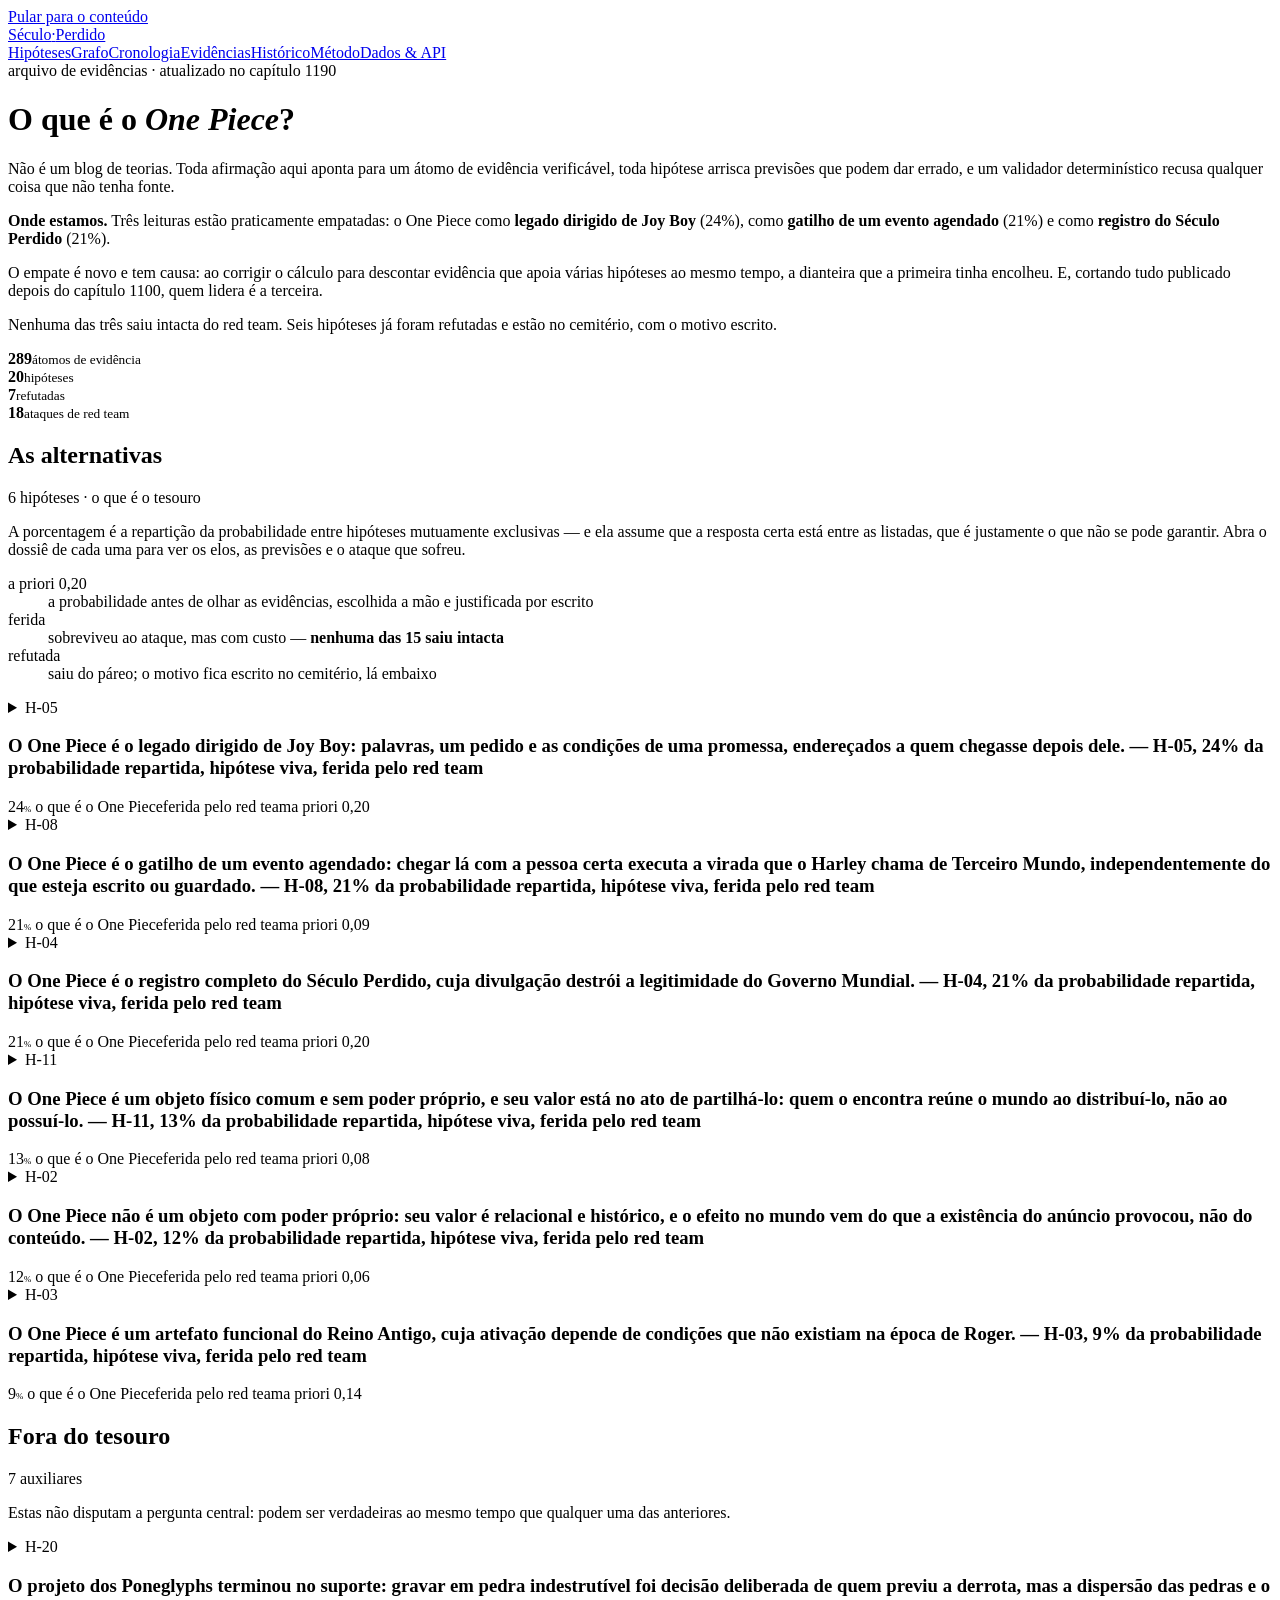
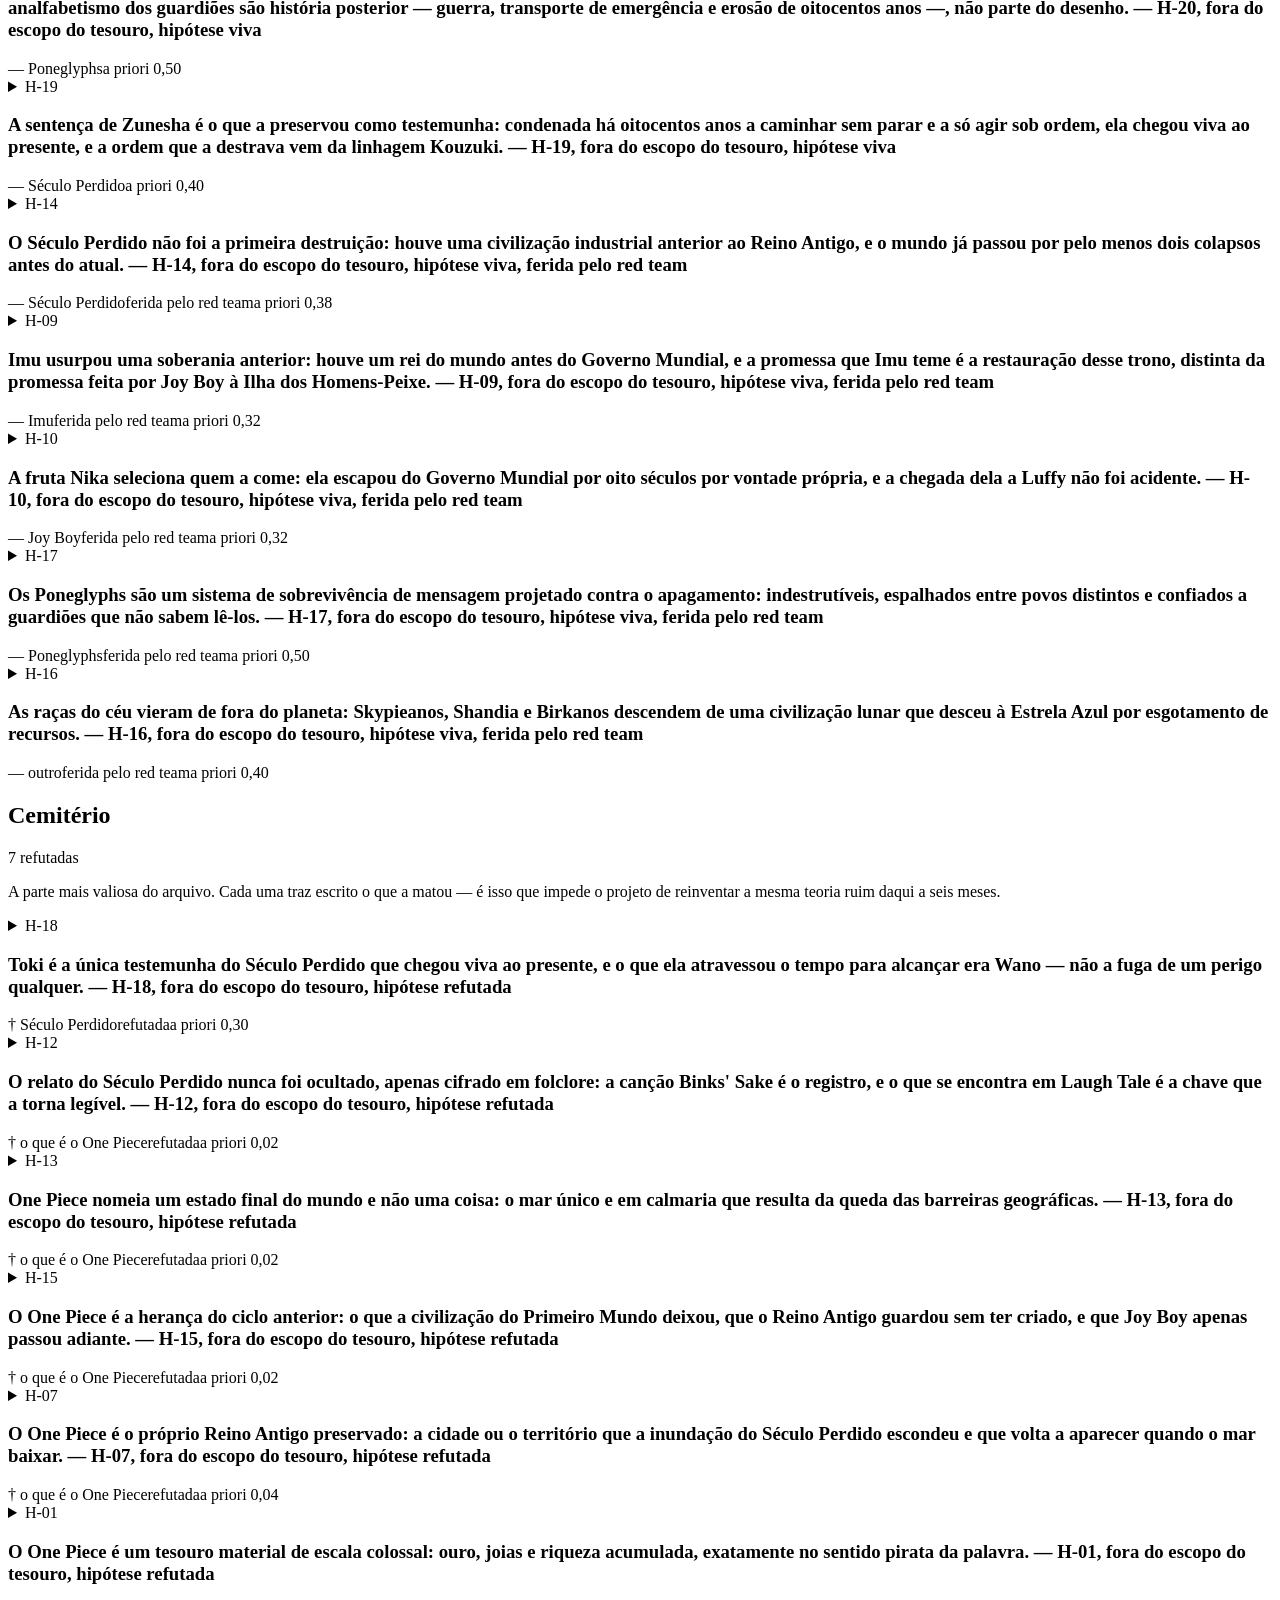
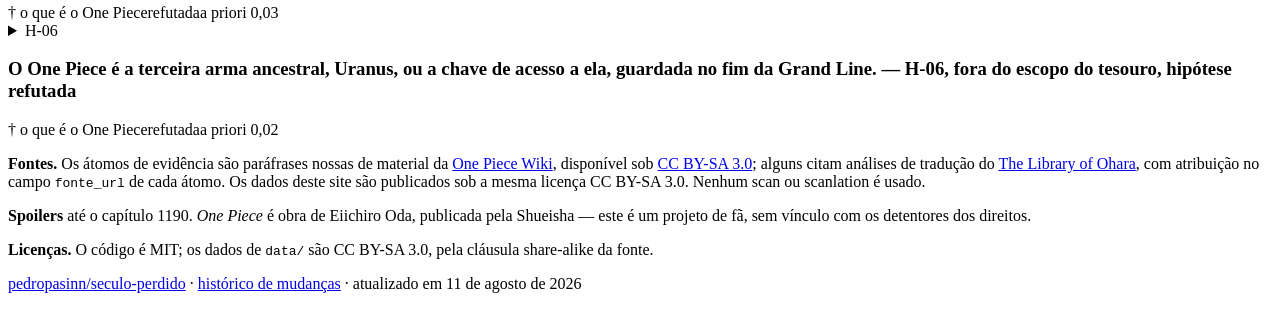
==== commit d4b62862: "Tres red teams, uma hipotese morta e dois bugs no instrumento H-18 (Toki) nasceu e morreu no mesmo d" ====
--- a/web/index.html
+++ b/web/index.html
@@ -48,9 +48,9 @@
   </div>
   <div class="painel">
     <div><b data-alvo="289">289</b><small>átomos de evidência</small></div>
-    <div><b data-alvo="17">17</b><small>hipóteses</small></div>
-    <div><b data-alvo="6">6</b><small>refutadas</small></div>
-    <div><b data-alvo="15">15</b><small>ataques de red team</small></div>
+    <div><b data-alvo="20">20</b><small>hipóteses</small></div>
+    <div><b data-alvo="7">7</b><small>refutadas</small></div>
+    <div><b data-alvo="18">18</b><small>ataques de red team</small></div>
   </div>
 </div>
 
@@ -203,51 +203,51 @@
 </div></section>
 
 <section><div class="env">
-  <div class="cab"><h2>Fora do tesouro</h2><span class="n">5 auxiliares</span></div>
+  <div class="cab"><h2>Fora do tesouro</h2><span class="n">7 auxiliares</span></div>
   <p class="intro">Estas não disputam a pergunta central: podem ser verdadeiras ao mesmo
   tempo que qualquer uma das anteriores.</p>
-  <article class="hip" id="H-17" data-rank="0" data-status="viva">
-<details>
-  <summary class="hip-cab">
-    <span class="hip-id" aria-hidden="true">H-17</span>
-    <h3 class="hip-enun">Os Poneglyphs são um sistema de sobrevivência de mensagem projetado contra o apagamento: indestrutíveis, espalhados entre povos distintos e confiados a guardiões que não sabem lê-los.
-      <span class="sr-only"> — H-17, fora do escopo do tesouro, hipótese viva</span></h3>
+  <article class="hip" id="H-20" data-rank="0" data-status="viva">
+<details>
+  <summary class="hip-cab">
+    <span class="hip-id" aria-hidden="true">H-20</span>
+    <h3 class="hip-enun">O projeto dos Poneglyphs terminou no suporte: gravar em pedra indestrutível foi decisão deliberada de quem previu a derrota, mas a dispersão das pedras e o analfabetismo dos guardiões são história posterior — guerra, transporte de emergência e erosão de oitocentos anos —, não parte do desenho.
+      <span class="sr-only"> — H-20, fora do escopo do tesouro, hipótese viva</span></h3>
     <span class="hip-pct" aria-hidden="true">—</span>
     <span class="sonda" style="--pct:1.0%" aria-hidden="true"><i></i></span>
     <span class="hip-meta" aria-hidden="true"><span class="selo">Poneglyphs</span><span class="selo" title="probabilidade atribuída antes de olhar as evidências">a priori 0,50</span></span>
   </summary>
   <div class="corpo">
-    <p class="perma-linha"><a class="perma" href="#H-17"
-      aria-label="link permanente para a hipótese H-17">§ link para H-17</a></p>
-    <p class="conta">a priori 0.50 → posterior 0.99
-      · 23 apoios, 7 contradições
-      · teto de capítulo em cap 290: +2.40 -> +1.20; teto de capítulo em cap 301: +2.80 -> +1.20</p>
-    <h4>Por que esta hipótese existe</h4><p>Vinte e seis átomos com o tema <code>Poneglyphs</code> estavam órfãos. O arquivo tratava as pedras como fonte de informação — o que elas dizem — e nunca como artefato com projeto próprio: por que são indestrutíveis, por que estão espalhadas, por que quem as guarda não as lê.</p><h4>O caso a favor</h4><p><a class="ref" href="/evidencias#EV-0290-03">EV-0290-03</a> é o átomo que dá o nome à hipótese: os Shandia guardaram a pedra por gerações e <strong>nenhum deles consegue lê-la</strong>. Isso parece falha e é a propriedade central de um sistema desenhado contra o apagamento — um guardião que entende a mensagem pode ser interrogado, convencido ou comprado. Shandora foi destruída por defender uma pedra cujo conteúdo seus defensores desconheciam.</p><h4>O caso contra, e ele é bom</h4><p><a class="ref" href="/evidencias#EV-1085-02">EV-1085-02</a> diz, pela boca de Imu, que a dispersão foi <strong>erro de Lili</strong> — não projeto do clã Kouzuki. Se procede, a rede que hoje parece engenhosa é resíduo de acidente, e a hipótese inteira está lendo intenção onde houve acaso. É a mesma tensão que já pesava contra <a class="ref" href="/#H-05">H-05</a>.</p><h4>O que a mataria</h4><p>A obra confirmar que a distribuição foi acidental, ou mostrar que os guardiões originalmente sabiam ler e perderam a capacidade depois.</p><h4>Nota de curadoria</h4><p>Prior 0.50, alto porque a hipótese é pouco exigente: afirma projeto, não afirma conteúdo. Escopo <code>poneglyph</code> — não disputa a pergunta sobre o tesouro. Ainda não passou pelo Red Team.</p>
-    <h4>Evidências a favor · 23</h4><div class="elo"><a class="ev" href="/evidencias#EV-0290-01">EV-0290-01</a><div><div class="como">Kalgara explica a Noland que o que os Shandia guardam há gerações não é o ouro nem a cidade em si: o objeto do dever herdado é a pedra, e não o patrimônio.</div><div class="peso">peso 0.45 · cap 290</div></div></div><div class="elo"><a class="ev" href="/evidencias#EV-0290-03">EV-0290-03</a><div><div class="como">Nenhum dos Shandia consegue decifrar a mensagem da pedra que seu povo guarda há gerações: guardar sem poder ler é exatamente o que um sistema desenhado contra o apagamento exige, porque o guardião não pode revelar o que não entende.</div><div class="peso">peso 0.5 · cap 290</div></div></div><div class="elo"><a class="ev" href="/evidencias#EV-0290-02">EV-0290-02</a><div><div class="como">Kalgara afirma ter certeza de que a cidade de Shandora foi dizimada por defender o Poneglyph: o custo pago pela guarda mostra que a função era prioritária sobre a própria sobrevivência.</div><div class="peso">peso 0.35 · cap 290</div></div></div><div class="elo"><a class="ev" href="/evidencias#EV-0818-02">EV-0818-02</a><div><div class="como">Os Poneglyphs foram inventados pelo clã Kouzuki, cujos ancestrais os esculpiram no fim do Século Perdido: há autoria, data e intenção de projeto, e não acúmulo espontâneo.</div><div class="peso">peso 0.4 · cap 818</div></div></div><div class="elo"><a class="ev" href="/evidencias#EV-0395-10">EV-0395-10</a><div><div class="como">Clover afirma que o povo do reino antigo, ao saber que seria derrotado, gravou os poneglyphs para que o mundo soubesse o que havia acontecido: a finalidade declarada é sobreviver à própria derrota.</div><div class="peso">peso 0.4 · cap 395</div></div></div><div class="elo"><a class="ev" href="/evidencias#EV-0272-03">EV-0272-03</a><div><div class="como">Lendo as inscrições das ruínas, Robin conclui que um Poneglyph foi trazido para Shandora na época da guerra: a distribuição é ato deliberado de guerra, e não geografia acidental.</div><div class="peso">peso 0.3 · cap 272</div></div></div><div class="elo"><a class="ev" href="/evidencias#EV-0301-01">EV-0301-01</a><div><div class="como">Diz-se que ao chegar a Laugh Tale levando as passagens dos Poneglyphs recolhidas na viagem o Rio Poneglyph será revelado: o sistema é projetado para só se completar quando as partes forem reunidas.</div><div class="peso">peso 0.25 · cap 301</div></div></div><div class="elo"><a class="ev" href="/evidencias#EV-0395-09">EV-0395-09</a><div><div class="como">Ohara só conseguiu inferir a existência do reino cruzando informação de várias fontes e de vários Poneglyphs, porque nenhum deles sozinho o nomeia: é a assinatura de um segredo repartido de propósito.</div><div class="peso">peso 0.3 · cap 395</div></div></div><div class="elo"><a class="ev" href="/evidencias#EV-0301-05">EV-0301-05</a><div><div class="como">Robin conclui que os Poneglyphs são feitos para serem lidos em conjunto, preenchendo o trecho apagado da história, e que a pedra de Shandora já cumpriu sua função porque Roger achou aquilo que ela indicava: a leitura conjunta é a propriedade de um sistema desenhado para que nenhuma peça isolada baste.</div><div class="peso">peso 0.45 · cap 301</div></div></div><div class="elo"><a class="ev" href="/evidencias#EV-0301-04">EV-0301-04</a><div><div class="como">Robin recorda que existem dois tipos de Poneglyph, os que carregam informação e os que revelam onde estão os outros: uma camada de índice que aponta para as demais pedras é arquitetura de sistema, e não acúmulo de monumentos avulsos.</div><div class="peso">peso 0.4 · cap 301</div></div></div><div class="elo"><a class="ev" href="/evidencias#EV-0301-06">EV-0301-06</a><div><div class="como">A tábua de pedra que Robin encontrou no Upper Yard diz que seus autores são os registradores da história e aponta os Shandia como protetores antigos do texto: o próprio texto separa quem registra de quem protege, que é a divisão de papéis que esta hipótese atribui ao projeto.</div><div class="peso">peso 0.35 · cap 301</div></div></div><div class="elo"><a class="ev" href="/evidencias#EV-0272-04">EV-0272-04</a><div><div class="como">Robin deduz das anotações de Noland que o Poneglyph de Shandora estava junto do grande sino, pendurado no centro dos quatro altares da cidade: a pedra ocupava o ponto central e mais protegido, o que é escolha de colocação e não acaso de fuga.</div><div class="peso">peso 0.3 · cap 272</div></div></div><div class="elo"><a class="ev" href="/evidencias#EV-0301-09">EV-0301-09</a><div><div class="como">Ao saber por Robin que o desejo de seus ancestrais já foi cumprido, o chefe Shandia desaba em lágrimas, entendendo que seu povo não precisa mais lutar pela pedra: a guarda era dever herdado, sustentado por gerações que não conheciam o conteúdo do que defendiam.</div><div class="peso">peso 0.3 · cap 301</div></div></div><div class="elo"><a class="ev" href="/evidencias#EV-0290-04">EV-0290-04</a><div><div class="como">Segundo Kalgara, o sino de ouro foi feito para anunciar ao mundo que eles estão ali e para avisar invasores de que os Shandia não os temem: junto da pedra existe um segundo canal, sonoro e não escrito, com a mesma função de não deixar o povo ser apagado.</div><div class="peso">peso 0.2 · cap 290</div></div></div><div class="elo"><a class="ev" href="/evidencias#EV-0272-01">EV-0272-01</a><div><div class="como">Há indicação de que a Grande Guerra do Século Perdido levou à queda da cidade de Shandora: a cidade que guardava a pedra caiu na guerra, que é exatamente o apagamento contra o qual o sistema teria sido projetado.</div><div class="peso">peso 0.15 · cap 272</div></div></div><div class="elo"><a class="ev" href="/evidencias#EV-0966-06">EV-0966-06</a><div><div class="como">Segundo Oden, a língua antiga dos Poneglyphs é uma cifra secreta ensinada a apenas um filho da família Kouzuki: restringir a cifra a um herdeiro por geração é decisão de projeto, e separa deliberadamente a pedra de quem sabe lê-la.</div><div class="peso">peso 0.35 · cap 966</div></div></div><div class="elo"><a class="ev" href="/evidencias#EV-0966-08">EV-0966-08</a><div><div class="como">Foi Oden quem gravou, na escrita antiga, a mensagem que Roger ditou junto ao Poneglyph do sino de ouro de Shandora, registrando que estivera ali: o suporte continuou sendo usado oitocentos anos depois para deixar mensagem a leitores futuros, o que mostra o sistema em operação e não em ruína.</div><div class="peso">peso 0.35 · cap 966</div></div></div><div class="elo"><a class="ev" href="/evidencias#EV-0966-04">EV-0966-04</a><div><div class="como">Roger concluiu que só alcançaria a última ilha com a informação gravada nos Poneglyphs, e apresentou a Barba Branca e a Oden a transcrição de um deles: a informação gravada nas pedras é a única via para o destino final, ou seja, o sistema retém aquilo que nenhum outro suporte guardou.</div><div class="peso">peso 0.3 · cap 966</div></div></div><div class="elo"><a class="ev" href="/evidencias#EV-0966-07">EV-0966-07</a><div><div class="como">Roger localizou o Poneglyph de Skypiea ouvindo as vozes que vinham de dentro dele: a pedra sinaliza a própria presença a quem pode ouvi-la, que é propriedade de sobrevivência do suporte e não do conteúdo.</div><div class="peso">peso 0.3 · cap 966</div></div></div><div class="elo"><a class="ev" href="/evidencias#EV-1053-03">EV-1053-03</a><div><div class="como">Robin afirma que o Poneglyph do Reino de Arabasta indicava que a arma ancestral Pluton está em Wano: uma pedra de um reino aponta para outro país do outro lado do mundo, ou seja, as peças se referenciam entre si e formam rede, em vez de achados isolados.</div><div class="peso">peso 0.3 · cap 1053</div></div></div><div class="elo"><a class="ev" href="/evidencias#EV-1055-05">EV-1055-05</a><div><div class="como">Sukiyaki conduz Robin e Law por uma escada que desce do quarto secreto até a câmara subterrânea onde está o Road Poneglyph de Wano, abaixo da cidade submersa: pôr a pedra numa câmara subterrânea sob uma cidade submersa é escolha de esconderijo, que é o critério de colocação que a previsão desta hipótese exige.</div><div class="peso">peso 0.3 · cap 1055</div></div></div><div class="elo"><a class="ev" href="/evidencias#EV-1055-10">EV-1055-10</a><div><div class="como">Sukiyaki diz que tudo o que contou lhe foi transmitido pela linha do xogunato e que desconhece o que Oden aprendeu nas viagens fora de Wano: o que a linhagem transmite é a custódia e o relato herdado, e não o conteúdo que o próprio filho foi buscar fora.</div><div class="peso">peso 0.25 · cap 1055</div></div></div><div class="elo"><a class="ev" href="/evidencias#EV-0972-03">EV-0972-03</a><div><div class="como">Oden revelou publicamente, da panela de execução, que foi a própria família Kouzuki que fechou Wano ao resto do mundo, para proteger o país de uma grande força externa: a mesma linhagem que esculpiu as pedras organizou o isolamento do país como proteção, o que é custódia planejada e não acaso.</div><div class="peso">peso 0.25 · cap 972</div></div></div>
-    <h4>Evidências contra · 7</h4><div class="elo contra"><a class="ev" href="/evidencias#EV-1085-02">EV-1085-02</a><div><div class="como">Imu se interessa por Lili por causa de um erro dela que levou os Poneglyphs a se espalharem pelo mundo: se a dispersão foi erro de uma pessoa, ela não foi projeto de ninguém.</div><div class="peso">peso 0.45 · cap 1085</div></div></div><div class="elo contra"><a class="ev" href="/evidencias#EV-1085-03">EV-1085-03</a><div><div class="como">O ato de Lili de espalhar os Poneglyphs pelo mundo é tido como o que influenciou piratas a persegui-los em busca de tesouro: a obra atribui a distribuição a um acidente histórico com consequência não pretendida.</div><div class="peso">peso 0.3 · cap 1085</div></div></div><div class="elo contra"><a class="ev" href="/evidencias#EV-0272-02">EV-0272-02</a><div><div class="como">Nas ruínas de Shandora há uma parede coberta de escrita no mesmo sistema em que os Poneglyphs são gravados: se a escrita aparecia em arquitetura comum da cidade, os antepassados dos guardiões a liam, e a incapacidade de ler é perda posterior e não desenho.</div><div class="peso">peso 0.3 · cap 272</div></div></div><div class="elo contra"><a class="ev" href="/evidencias#EV-0261-01">EV-0261-01</a><div><div class="como">A lápide erguida nas ruínas registra que a cidade se chamava Shandora, que prosperou há mais de 1100 anos e que seu povo desapareceu de forma inexplicada há 800 anos: um monumento comum atravessou os mesmos oitocentos anos e preservou o registro, o que mostra que sobreviver ao apagamento não exigia a engenharia atribuída às pedras.</div><div class="peso">peso 0.15 · cap 261</div></div></div><div class="elo contra"><a class="ev" href="/evidencias#EV-1056-04">EV-1056-04</a><div><div class="como">Law entrega aos Piratas de Kid uma cópia em papel do Road Poneglyph de Wano: se o conteúdo passa para o papel e troca de mãos, a indestrutibilidade da pedra deixa de ser o que protege a mensagem.</div><div class="peso">peso 0.35 · cap 1056</div></div></div><div class="elo contra"><a class="ev" href="/evidencias#EV-0818-03">EV-0818-03</a><div><div class="como">Sukiyaki, da família Kouzuki, herdou dos ancestrais a habilidade de ler e de escrever a língua dos Poneglyphs, e a transmitiu ao filho Oden: em Wano a mesma linhagem que guarda a pedra sabe lê-la e escrevê-la, o oposto da separação entre guardião e leitor que este enunciado afirma.</div><div class="peso">peso 0.3 · cap 818</div></div></div><div class="elo contra"><a class="ev" href="/evidencias#EV-1055-08">EV-1055-08</a><div><div class="como">Sukiyaki admite que Kaidou e Orochi souberam do Poneglyph subterrâneo porque Jack, por ser homem-peixe, podia explorar as ruínas submersas: o esconderijo cedeu a um traço biológico banal de um subordinado, o que mostra custódia frágil em vez de projeto robusto.</div><div class="peso">peso 0.2 · cap 1055</div></div></div>
-    <h4>Previsões falseáveis</h4><div class="prev"><b>aberta</b><span>Se verdadeiro, aparecerá outro povo guardando um Poneglyph sem saber lê-lo, com a mesma estrutura de dever herdado dos Shandia.</span></div><div class="prev"><b>aberta</b><span>Se verdadeiro, a obra mostrará que a escolha de onde cada pedra ficou obedeceu a um critério, e não ao acaso da fuga.</span></div>
+    <p class="perma-linha"><a class="perma" href="#H-20"
+      aria-label="link permanente para a hipótese H-20">§ link para H-20</a></p>
+    <p class="conta">a priori 0.50 → posterior 0.97
+      · 10 apoios, 4 contradições
+      · teto de capítulo em cap 395: +1.24 -> +1.20; teto de capítulo em cap 1085: +1.44 -> +1.20</p>
+    <h4>Por que esta hipótese existe</h4><p>Ela foi escrita pelo Red Team que atacou <a class="ref" href="/#H-17">H-17</a>, e o Curador só a transcreveu. O ataque terminou dizendo que o concorrente mais econômico <strong>não estava no repositório</strong> — e que reponderar os elos de <a class="ref" href="/#H-17">H-17</a> antes de abrir esse concorrente seria consertar o número errado.</p><p><a class="ref" href="/#H-17">H-17</a> é a única hipótese do escopo <code>poneglyph</code>. Isso desliga duas defesas do <code>score.py</code> de uma vez: <code>fator_discriminacao</code> devolve 1.0 para todos os elos, e a normalização por escopo entrega 100% da massa a ela. O posterior de 0.99 era incontestado por construção, não por evidência — nenhuma alternativa havia sido formulada e derrotada, porque nenhuma havia sido formulada.</p><p>Esta é a alternativa. As duas agora se declaram concorrentes, e o divisor liga.</p><h4>A diferença entre as duas, em uma frase</h4><p>As duas concordam que gravar em pedra foi projeto. Discordam sobre o resto: <a class="ref" href="/#H-17">H-17</a> lê a dispersão e o guardião analfabeto como partes cooperantes do mesmo desenho; <a class="ref" href="/#H-20">H-20</a> lê as duas como o que sobrou depois de oitocentos anos de guerra e esquecimento.</p><h4>O argumento mais forte a favor</h4><p>É o mais simples: se a pedra sobrevive a uma bomba detonada ao seu redor (<a class="ref" href="/evidencias#EV-0395-04">EV-0395-04</a>), estar longe não protege de nada. A indestrutibilidade torna a dispersão ociosa. Um desenho que conjuga três mecanismos onde um basta está sobre-especificado — e as duas partes sobre-especificadas são justamente as que não têm um único átomo mostrando alguém decidindo onde uma pedra ficaria.</p><p>O que o arquivo tem sobre a causa da distribuição é <a class="ref" href="/evidencias#EV-1085-02">EV-1085-02</a>, e a palavra que ele usa é <em>erro</em>.</p><h4>O caso contra, que é real</h4><p>A camada de índice. <a class="ref" href="/evidencias#EV-0301-04">EV-0301-04</a> diz que existem dois tipos de pedra, e um deles revela onde estão as outras; <a class="ref" href="/evidencias#EV-0301-05">EV-0301-05</a> diz que são feitas para leitura conjunta; <a class="ref" href="/evidencias#EV-0301-01">EV-0301-01</a> diz que reunir as passagens revela o Rio Poneglyph. Isso é arquitetura, e vai além da escolha do material. A saída desta hipótese é que essa camada seja posterior — obra de outra mão, depois do Século Perdido — e é exatamente o que a previsão (2) aposta. Se a obra datar os Road Poneglyphs no mesmo gesto que gravou as pedras de história, <a class="ref" href="/#H-20">H-20</a> perde.</p><h4>Nota de curadoria</h4><p>Prior 0.50, igual ao de <a class="ref" href="/#H-17">H-17</a>: as duas entram empatadas de propósito, porque o ponto de abrir a concorrente não é vencer, é fazer o escopo parar de premiar quem está sozinho nele.</p>
+    <h4>Evidências a favor · 10</h4><div class="elo"><a class="ev" href="/evidencias#EV-0395-05">EV-0395-05</a><div><div class="como">Clover afirma que a mensagem foi gravada em pedra porque, se tivesse sido escrita em papel, teria se perdido: a única intenção de projeto declarada em cena recai sobre o material, e não sobre onde a pedra ficaria nem sobre quem a guardaria.</div><div class="peso">peso 0.6 · cap 395</div></div></div><div class="elo"><a class="ev" href="/evidencias#EV-0395-04">EV-0395-04</a><div><div class="como">O poneglyph de Ohara ficou intacto depois que uma bomba foi detonada ao seu redor dentro da Árvore do Conhecimento: se o suporte resiste ao epicentro do apagamento, distância e custódia não precisam acrescentar proteção nenhuma.</div><div class="peso">peso 0.5 · cap 395</div></div></div><div class="elo"><a class="ev" href="/evidencias#EV-0395-10">EV-0395-10</a><div><div class="como">Clover afirma que o povo do reino antigo, ao saber que seria derrotado, gravou os poneglyphs para que o mundo soubesse o que havia acontecido: a finalidade declarada é gravar diante da derrota, e o ato que a obra atribui a esse povo é gravar, não distribuir.</div><div class="peso">peso 0.45 · cap 395</div></div></div><div class="elo"><a class="ev" href="/evidencias#EV-1085-02">EV-1085-02</a><div><div class="como">Imu se interessa por Lili por causa de um erro dela que levou os Poneglyphs a se espalharem pelo mundo: o único átomo que declara a causa da dispersão a chama de erro, e o atribui a uma soberana dos vinte reinos e não a quem gravou.</div><div class="peso">peso 0.5 · cap 1085</div></div></div><div class="elo"><a class="ev" href="/evidencias#EV-1085-03">EV-1085-03</a><div><div class="como">O ato de Lili de espalhar os Poneglyphs pelo mundo é tido como o que influenciou piratas a persegui-los em busca de tesouro: a dispersão, no relato da obra, atrai caçadores em vez de proteger a mensagem.</div><div class="peso">peso 0.4 · cap 1085</div></div></div><div class="elo"><a class="ev" href="/evidencias#EV-0272-03">EV-0272-03</a><div><div class="como">Lendo as inscrições das ruínas, Robin conclui que um Poneglyph foi trazido para Shandora na época em que a cidade lutava contra o inimigo, e que foi por causa disso que a cidade foi arruinada: a pedra chegou em plena guerra e a colocação arruinou quem a recebeu.</div><div class="peso">peso 0.45 · cap 272</div></div></div><div class="elo"><a class="ev" href="/evidencias#EV-0966-06">EV-0966-06</a><div><div class="como">Segundo Oden, a língua antiga dos Poneglyphs é uma cifra secreta ensinada a apenas um filho da família Kouzuki: a escassez de leitores é política hereditária do clã que esculpiu as pedras, e não propriedade de uma custódia distribuída.</div><div class="peso">peso 0.4 · cap 966</div></div></div><div class="elo"><a class="ev" href="/evidencias#EV-0818-03">EV-0818-03</a><div><div class="como">Sukiyaki, da família Kouzuki, herdou dos ancestrais a habilidade de ler e de escrever a língua dos Poneglyphs, e a transmitiu ao filho Oden: onde há guardião documentado com linhagem, o guardião sabe ler — o analfabeto é o caso, não a regra.</div><div class="peso">peso 0.4 · cap 818</div></div></div><div class="elo"><a class="ev" href="/evidencias#EV-0290-03">EV-0290-03</a><div><div class="como">Nenhum dos Shandia consegue decifrar a mensagem da pedra que seu povo guarda há gerações: perder a leitura ao longo de gerações é o que se espera de qualquer transmissão sem escola, com ou sem projeto por trás.</div><div class="peso">peso 0.3 · cap 290</div></div></div><div class="elo"><a class="ev" href="/evidencias#EV-1053-02">EV-1053-02</a><div><div class="como">O cômodo do porão do castelo do xogum onde Orochi manteve Sukiyaki preso por anos abriga um Poneglyph: a pedra está no assento do poder e não entregue a um povo distinto, o que contraria a dispersão como característica de desenho.</div><div class="peso">peso 0.3 · cap 1053</div></div></div>
+    <h4>Evidências contra · 4</h4><div class="elo contra"><a class="ev" href="/evidencias#EV-0301-04">EV-0301-04</a><div><div class="como">Robin recorda que existem dois tipos de Poneglyph: os que carregam informação e os que revelam onde estão os outros: uma camada que aponta para as demais pedras é arquitetura de sistema e vai além da escolha do material.</div><div class="peso">peso 0.45 · cap 301</div></div></div><div class="elo contra"><a class="ev" href="/evidencias#EV-0301-05">EV-0301-05</a><div><div class="como">Robin conclui que a pedra de Shandora já cumpriu sua função porque Roger já achou aquilo que ela indicava, e que os Poneglyphs são feitos para serem lidos em conjunto, preenchendo o trecho apagado da história: leitura conjunta é propriedade projetada, e não efeito de guerra ou de erosão.</div><div class="peso">peso 0.45 · cap 301</div></div></div><div class="elo contra"><a class="ev" href="/evidencias#EV-0301-01">EV-0301-01</a><div><div class="como">Diz-se que ao chegar a Laugh Tale, se a pessoa levou consigo as passagens dos Poneglyphs recolhidas na viagem, o Rio Poneglyph será finalmente revelado: um mecanismo que só se completa quando as partes forem reunidas exige que a repartição fosse intencional.</div><div class="peso">peso 0.35 · cap 301</div></div></div><div class="elo contra"><a class="ev" href="/evidencias#EV-0290-01">EV-0290-01</a><div><div class="como">Kalgara explica a Noland que o que os Shandia guardam há gerações não é o ouro nem a cidade em si, e sim o Poneglyph fincado na base do campanário: existe dever de guarda herdado e nomeado, o que é mais do que um acidente histórico deixaria.</div><div class="peso">peso 0.3 · cap 290</div></div></div>
+    <h4>Previsões falseáveis</h4><div class="prev"><b>aberta</b><span>Se verdadeiro, quando a obra explicar a posição de alguma pedra, a explicação será guerra, fuga, transporte de emergência ou o ato de Lili. Reprovada se um personagem nomear em cena quem escolheu o lugar de um Poneglyph e por qual razão de projeto.</span></div><div class="prev"><b>aberta</b><span>Se verdadeiro, a camada dos Road Poneglyphs — as pedras que apontam para Laugh Tale — será datada como posterior ao ato de gravar as pedras de história, obra de quem veio depois, e não do mesmo gesto do povo derrotado.</span></div>
     
   </div>
-</details></article><article class="hip" id="H-16" data-rank="0" data-status="viva">
-<details>
-  <summary class="hip-cab">
-    <span class="hip-id" aria-hidden="true">H-16</span>
-    <h3 class="hip-enun">As raças do céu vieram de fora do planeta: Skypieanos, Shandia e Birkanos descendem de uma civilização lunar que desceu à Estrela Azul por esgotamento de recursos, e a tecnologia dela é anterior ao Reino Antigo.
-      <span class="sr-only"> — H-16, fora do escopo do tesouro, hipótese viva</span></h3>
-    <span class="hip-pct" aria-hidden="true">—</span>
-    <span class="sonda" style="--pct:1.0%" aria-hidden="true"><i></i></span>
-    <span class="hip-meta" aria-hidden="true"><span class="selo">outro</span><span class="selo" title="probabilidade atribuída antes de olhar as evidências">a priori 0,40</span></span>
-  </summary>
-  <div class="corpo">
-    <p class="perma-linha"><a class="perma" href="#H-16"
-      aria-label="link permanente para a hipótese H-16">§ link para H-16</a></p>
-    <p class="conta">a priori 0.40 → posterior 0.98
-      · 11 apoios, 4 contradições
-      </p>
-    <h4>Por que esta hipótese existe</h4><p>Veio do relatório de órfãos, e o cluster era grande demais para continuar sem dono: cerca de quarenta átomos falando de Shandora, Birka, Fairy Vearth, autômatos e da lua, sem pertencer a hipótese nenhuma. A análise do grafo mostrou que o tema <code>lua</code> tem betweenness altíssima com grau baixo — é a ponte que liga o bloco Skypiea ao resto do arquivo, e estava fora do sistema.</p><h4>O caso a favor</h4><p>O eixo lunar não é conjectura de fandom: os murais da cidade sob a crosta da lua são mostrados na obra, e é neles que a origem comum dos três povos do céu aparece. Enel liga a energia e a cidade responde.</p><h4>O caso contra, que é sério</h4><p>Quase tudo vem de <strong>história de capa</strong> — narrativa paralela, sem diálogo e fora da linha principal. Os átomos estão marcados como <code>capa</code> no campo <code>tipo</code> justamente por isso. E <a class="ref" href="/evidencias#EV-0274-03">EV-0274-03</a> registra que os próprios descendentes perderam o registro da origem: a hipótese depende de uma fonte que a obra trata como lateral e de uma memória que a própria obra diz ter se perdido.</p><h4>O que a mataria</h4><p>A linha principal contradizer a origem lunar, ou a história de capa ser explicitamente descartada como não-canônica.</p><h4>Nota de curadoria</h4><p>Prior 0.40. Escopo <code>outro</code>: ela não disputa a pergunta sobre o tesouro e pode ser verdadeira junto com qualquer uma das hipóteses de escopo <code>one_piece</code>. Ainda não passou pelo Red Team.</p>
-    <h4>Evidências a favor · 11</h4><div class="elo"><a class="ev" href="/evidencias#EV-0470-02">EV-0470-02</a><div><div class="como">Pelos murais, Enel descobre que Skypieanos, Shandia e Birkanos se originaram todos da mesma cidade lunar: a origem comum das três raças do céu está desenhada na própria lua.</div><div class="peso">peso 0.45 · historia de capa caps 470-472 (Enel&#x27;s Great Space Operations)</div></div></div><div class="elo"><a class="ev" href="/evidencias#EV-0472-01">EV-0472-01</a><div><div class="como">Os murais dizem que o nome da cidade lunar era Birka e que seus habitantes partiram para a Estrela Azul: há nome e motivo para a descida, e o nome reaparece numa ilha do céu.</div><div class="peso">peso 0.4 · historia de capa cap 472 (Enel&#x27;s Great Space Operations)</div></div></div><div class="elo"><a class="ev" href="/evidencias#EV-0470-01">EV-0470-01</a><div><div class="como">Os murais da cidade lunar mostram uma civilização antiga de gente alada que vivia na lua: a existência da civilização é afirmada por registro pictórico e não por dedução.</div><div class="peso">peso 0.35 · historia de capa cap 470 (Enel&#x27;s Great Space Operations)</div></div></div><div class="elo"><a class="ev" href="/evidencias#EV-0466-01">EV-0466-01</a><div><div class="como">Escavando a cratera aberta pelos piratas espaciais, Enel encontra sob a crosta da lua uma cidade: a estrutura física existe e foi visitada, não é lenda.</div><div class="peso">peso 0.35 · historia de capa cap 466 (Enel&#x27;s Great Space Operations)</div></div></div><div class="elo"><a class="ev" href="/evidencias#EV-0468-01">EV-0468-01</a><div><div class="como">A descarga elétrica de Enel recarrega a cidade lunar e os autômatos antigos parados dentro dela: a tecnologia continua funcional depois de milênios, e responde a energia.</div><div class="peso">peso 0.3 · historia de capa cap 468 (Enel&#x27;s Great Space Operations)</div></div></div><div class="elo"><a class="ev" href="/evidencias#EV-0279-01">EV-0279-01</a><div><div class="como">A ilha do céu onde Enel nasceu chamava-se Birka: o topônimo da cidade lunar reaparece como nome de uma terra no céu, o que é o padrão de quem migra e renomeia.</div><div class="peso">peso 0.3 · cap 279</div></div></div><div class="elo"><a class="ev" href="/evidencias#EV-0453-01">EV-0453-01</a><div><div class="como">Os quatro autômatos construídos pelo professor Tsukimi na Ilha Karakuri viajaram do planeta até a lua: a obra estabelece que o trajeto entre os dois é possível.</div><div class="peso">peso 0.25 · historia de capa cap 453 (Enel&#x27;s Great Space Operations)</div></div></div><div class="elo"><a class="ev" href="/evidencias#EV-1033-01">EV-1033-01</a><div><div class="como">Queen afirma que os Lunarians eram chamados de deuses num passado distante e sobrevivem em qualquer ambiente natural: há uma raça associada à lua pelo próprio nome, tratada como divina.</div><div class="peso">peso 0.25 · cap 1033</div></div></div><div class="elo"><a class="ev" href="/evidencias#EV-0274-01">EV-0274-01</a><div><div class="como">Enel descreve a Fairy Vearth como um lugar de terra ilimitada onde, segundo as lendas do lugar em que nasceu, mora Deus, e diz que voltar para lá é voltar para onde pertence: a ilha do céu guarda como folclore a ideia de que sua gente pertence a outro lugar, que é o resíduo esperado de uma migração.</div><div class="peso">peso 0.3 · cap 274</div></div></div><div class="elo"><a class="ev" href="/evidencias#EV-0300-01">EV-0300-01</a><div><div class="como">Depois de derrotado por Luffy, Enel recupera a consciência, religa a arca Maxim e parte rumo a Fairy Vearth ainda na linha principal: a viagem começa dentro da obra e não dentro da história de capa, o que reduz a objeção de que todo o eixo lunar é narrativa paralela.</div><div class="peso">peso 0.25 · cap 300</div></div></div><div class="elo"><a class="ev" href="/evidencias#EV-0277-01">EV-0277-01</a><div><div class="como">Enel escravizou o esquadrão divino de Gan Fall para extrair todo o ouro de Shandora e usou esse ouro na construção da arca Maxim: o meio material que depois alcança a lua sai da cidade do céu, ligando os dois pontos por um mesmo recurso.</div><div class="peso">peso 0.2 · cap 277</div></div></div>
-    <h4>Evidências contra · 4</h4><div class="elo contra"><a class="ev" href="/evidencias#EV-0274-03">EV-0274-03</a><div><div class="como">Segundo a fonte, as tribos que vieram da lua perderam com o tempo qualquer registro da própria origem: se a memória se perdeu, tudo que sustenta esta hipótese depende de uma história de capa e de murais que ninguém no presente leu.</div><div class="peso">peso 0.35 · cap 274</div></div></div><div class="elo contra"><a class="ev" href="/evidencias#EV-0472-02">EV-0472-02</a><div><div class="como">Segundo os murais, os habitantes da cidade lunar desceram até a estrela azul usando balões: a obra descreve a travessia como atmosférica e não espacial, o que enfraquece a leitura de civilização interplanetária.</div><div class="peso">peso 0.25 · historia de capa cap 472 (Enel&#x27;s Great Space Operations)</div></div></div><div class="elo contra"><a class="ev" href="/evidencias#EV-0272-02">EV-0272-02</a><div><div class="como">Nas ruínas de Shandora há uma parede coberta de escrita no mesmo sistema em que os Poneglyphs são gravados: a cidade do céu escrevia na escrita do Reino Antigo, o que a coloca dentro da civilização terrestre em vez de descendente de uma tecnologia lunar anterior a ela.</div><div class="peso">peso 0.3 · cap 272</div></div></div><div class="elo contra"><a class="ev" href="/evidencias#EV-0274-02">EV-0274-02</a><div><div class="como">O nome do lugar procurado por Enel é escrito com kanji que se lê como terra sem fim e furigana que se lê Fairy Vearth, de modo que as duas traduções correntes estão ambas no original: o destino que esta hipótese identifica com a lua é nomeado por termo de folclore, e a identificação depende da história de capa.</div><div class="peso">peso 0.2 · cap 274</div></div></div>
-    <h4>Previsões falseáveis</h4><div class="prev"><b>aberta</b><span>Se verdadeiro, a linha principal da obra — e não uma história de capa — afirmará a origem lunar de alguma das raças do céu, por boca de personagem ou por documento lido em cena.</span></div><div class="prev"><b>aberta</b><span>Se verdadeiro, a tecnologia dos autômatos lunares reaparecerá ligada à energia antiga que move o gigante de ferro, e não como curiosidade isolada.</span></div>
+</details></article><article class="hip" id="H-19" data-rank="0" data-status="viva">
+<details>
+  <summary class="hip-cab">
+    <span class="hip-id" aria-hidden="true">H-19</span>
+    <h3 class="hip-enun">A sentença de Zunesha é o que a preservou como testemunha: condenada há oitocentos anos a caminhar sem parar e a só agir sob ordem, ela chegou viva ao presente, e a ordem que a destrava vem da linhagem Kouzuki.
+      <span class="sr-only"> — H-19, fora do escopo do tesouro, hipótese viva</span></h3>
+    <span class="hip-pct" aria-hidden="true">—</span>
+    <span class="sonda" style="--pct:1.0%" aria-hidden="true"><i></i></span>
+    <span class="hip-meta" aria-hidden="true"><span class="selo">Século Perdido</span><span class="selo" title="probabilidade atribuída antes de olhar as evidências">a priori 0,40</span></span>
+  </summary>
+  <div class="corpo">
+    <p class="perma-linha"><a class="perma" href="#H-19"
+      aria-label="link permanente para a hipótese H-19">§ link para H-19</a></p>
+    <p class="conta">a priori 0.40 → posterior 0.93
+      · 7 apoios, 3 contradições
+      </p>
+    <h4>Por que esta hipótese existe</h4><p>Ela nasceu de uma derrota. <a class="ref" href="/#H-18">H-18</a> afirmou que Toki era a <strong>única</strong> testemunha do Século Perdido viva no presente, e o Red Team derrubou a palavra com cinco átomos canônicos que já estavam no arquivo — todos sobre Zunesha. O relatório terminou dizendo, em resumo, que o corpus tinha a testemunha e alguém escolheu escrever a hipótese sobre a outra personagem.</p><p>O cluster de órfãos vinha apontando para o mesmo lugar havia duas rodadas.</p><h4>O que a hipótese afirma, e o que ela não afirma</h4><p>Afirma duas coisas: que a sentença descrita em <a class="ref" href="/evidencias#EV-0821-01">EV-0821-01</a> é o mecanismo da preservação — caminhar sem parar e só agir sob ordem é o que atravessa oitocentos anos —, e que o titular da ordem hoje é a linhagem Kouzuki.</p><p>Não afirma que Zunesha guarda um conteúdo específico do período, nem que o crime dela foi injusto, nem que ela foi posta ali para esperar. Cada uma dessas seria uma peça a mais sem átomo que a carregue, e foi exatamente esse acréscimo que matou <a class="ref" href="/#H-18">H-18</a>.</p><h4>A contradição que veio junto</h4><p><a class="ref" href="/evidencias#EV-0966-07">EV-0966-07</a> é o problema honesto desta hipótese. Roger localizou o Poneglyph de Skypiea ouvindo as vozes que vinham de dentro dele — a Voz de Todas as Coisas não é propriedade dos Kouzuki, e Roger não era herdeiro de Wano. Somando a <a class="ref" href="/evidencias#EV-0821-02">EV-0821-02</a>, que diz que Zunesha só fala com quem tem a mesma habilidade, existe uma leitura concorrente inteira: a trava não é jurídica, é técnica. Ela obedece Momonosuke porque é com ele que ela <strong>consegue falar</strong>, e qualquer portador da habilidade serviria.</p><p>As duas leituras dão as mesmas cenas até hoje. É por isso que a previsão (1) foi escrita como foi: ela separa as duas exigindo que a recusa aconteça diante de alguém que tenha a Voz e ainda assim não seja obedecido.</p><h4>O que a mataria</h4><p>Zunesha aceitar comando de alguém fora da linhagem Kouzuki, ou a obra estabelecer que a sentença é o castigo de um culpado por dano próprio, sem relação com o conflito do Século Perdido.</p><h4>Nota de curadoria</h4><p>Prior 0.40. O apoio é canônico e denso, mas seis dos sete átomos vêm de dois arcos (Zou e Wano) e o teto por arco vai cortá-los. A segunda metade do enunciado — a titularidade Kouzuki — é a parte frágil, e está escrita assim de propósito: se estiver errada, a previsão (1) a reprova sem levar junto a primeira metade.</p>
+    <h4>Evidências a favor · 7</h4><div class="elo"><a class="ev" href="/evidencias#EV-0821-01">EV-0821-01</a><div><div class="como">Zunesha foi sentenciada a caminhar eternamente e a só agir sob ordem, como punição por um crime cometido há 800 anos: a mesma condição que a limita é a que a mantém caminhando através do período apagado, viva até o presente.</div><div class="peso">peso 0.55 · cap 821</div></div></div><div class="elo"><a class="ev" href="/evidencias#EV-1040-01">EV-1040-01</a><div><div class="como">Joy Boy foi camarada de Zunesha durante sua vida: ela conviveu com a figura central daquele período, o que a torna testemunha e não apenas sobrevivente.</div><div class="peso">peso 0.5 · cap 1040</div></div></div><div class="elo"><a class="ev" href="/evidencias#EV-1046-01">EV-1046-01</a><div><div class="como">Zunesha comparou Luffy ao Joy Boy que conheceu no passado e afirmou que aquilo era o destino do garoto: ela retém memória daquela época e a usa para identificar alguém no presente.</div><div class="peso">peso 0.5 · cap 1046</div></div></div><div class="elo"><a class="ev" href="/evidencias#EV-1041-01">EV-1041-01</a><div><div class="como">Zunesha declarou a Momonosuke, pela Voz de Todas as Coisas, que lutaria sob o comando dele e que abriria as fronteiras de Wano: a ordem que a destrava é apresentada como vinda do herdeiro Kouzuki.</div><div class="peso">peso 0.45 · cap 1041</div></div></div><div class="elo"><a class="ev" href="/evidencias#EV-1050-01">EV-1050-01</a><div><div class="como">Depois da derrota de Kaidou, Momonosuke decidiu não abrir ainda as fronteiras de Wano e comunicou a decisão a Zunesha: a decisão do herdeiro Kouzuki é o que determina se ela age.</div><div class="peso">peso 0.4 · cap 1050</div></div></div><div class="elo"><a class="ev" href="/evidencias#EV-1052-01">EV-1052-01</a><div><div class="como">Em respeito à decisão de Momonosuke, Zunesha deixou as águas de Wano e sumiu na neblina próxima: ela desfez o próprio movimento anterior por causa da ordem, o que mostra a trava operando em cena.</div><div class="peso">peso 0.4 · cap 1052</div></div></div><div class="elo"><a class="ev" href="/evidencias#EV-0822-01">EV-0822-01</a><div><div class="como">Miyagi especula que Zunesha não caminha ao acaso e pode estar procurando um lugar determinado: é especulação de personagem, não afirmação da obra, e por isso entra com peso baixo.</div><div class="peso">peso 0.2 · cap 822</div></div></div>
+    <h4>Evidências contra · 3</h4><div class="elo contra"><a class="ev" href="/evidencias#EV-0821-02">EV-0821-02</a><div><div class="como">Zunesha possui a Voz de Todas as Coisas e só consegue falar telepaticamente com quem tem a mesma habilidade: a restrição pode ser de canal de comunicação e não de titularidade, caso em que qualquer portador da habilidade fala com ela, Kouzuki ou não.</div><div class="peso">peso 0.45 · cap 821</div></div></div><div class="elo contra"><a class="ev" href="/evidencias#EV-0966-07">EV-0966-07</a><div><div class="como">Roger localizou o Poneglyph de Skypiea ouvindo as vozes que vinham de dentro dele: a Voz de Todas as Coisas não pertence à linhagem Kouzuki, e quem a tinha não era herdeiro de Wano.</div><div class="peso">peso 0.4 · cap 966</div></div></div><div class="elo contra"><a class="ev" href="/evidencias#EV-1037-02">EV-1037-02</a><div><div class="como">Zunesha chegou às águas próximas de Wano e ali encontrou uma grande frota de navios do Governo Mundial: o átomo registra o encontro e nada sobre alguém tentar comandá-la, então a preservação contra o vencedor não tem cena que a mostre.</div><div class="peso">peso 0.3 · cap 1037</div></div></div>
+    <h4>Previsões falseáveis</h4><div class="prev"><b>aberta</b><span>Se verdadeiro, alguém de fora da linhagem Kouzuki tentará comandar Zunesha em cena e ela não obedecerá — recusa ou incapacidade —, e a razão será a titularidade da ordem, não a falta da Voz de Todas as Coisas.</span></div><div class="prev"><b>aberta</b><span>Se verdadeiro, a obra nomeará quem impôs a sentença dos oitocentos anos, e será poder ligado ao lado que venceu o Século Perdido, não julgamento entre pares nem causa natural.</span></div>
     
   </div>
 </details></article><article class="hip" id="H-14" data-rank="0" data-status="viva">
@@ -316,14 +316,80 @@
     <h4>Previsões falseáveis</h4><div class="prev"><b>aberta</b><span>Se verdadeiro, antes do fim da saga a obra mostrará a fruta ou o poder dela recusando, fugindo ou escolhendo por conta própria numa cena em que nenhum evento externo e nenhuma pessoa a acione — as duas exclusões juntas, porque EV-1125-02 e EV-0647-01 já cobrem essas duas rotas sem vontade alguma.</span></div>
     <p class="vered ferida"><b>red team</b> ferida · 8 suposições sem evidência</p><details class="rt"><summary>relatório completo do red team</summary><div class="rt-corpo"><h4><a class="ref" href="/#H-10">H-10</a> — Red Team</h4><h5>Ataque 2026-08-11</h5><h6>Contra-evidência encontrada</h6><ul><li><a class="ref" href="/evidencias#EV-1037-01">EV-1037-01</a> — O átomo âncora, lido inteiro, trabalha contra a hipótese. Um dos Cinco Anciãos <strong>questiona se a fruta de Nika não seria apenas lenda</strong>, já que <strong>não desperta há séculos</strong>, e só então <strong>cogita</strong> que a própria fruta esteja fugindo deles. Três problemas de uma vez: (i) a mesma frase põe em dúvida que a fruta sequer exista como coisa real, e uma hipótese sobre a vontade de um objeto não pode extrair autoridade de uma linha cuja primeira oração duvida do objeto; (ii) o verbo é <em>cogitar</em> — o átomo é canônico quanto ao fato de um Ancião ter dito aquilo, não quanto ao conteúdo do que ele disse; (iii) &quot;não desperta há séculos&quot; descreve <strong>dormência</strong>, que é o oposto operacional de um agente que passou oito séculos escapando ativamente. A hipótese precisa da fruta simultaneamente inerte (para explicar o silêncio) e ativa (para explicar a fuga), e o único átomo que ela tem afirma a primeira metade.</li><li><a class="ref" href="/evidencias#EV-1190-02">EV-1190-02</a> — Imu admite que Luffy é mesmo quem esperavam e diz que <strong>foi tolo por ter confundido várias coincidências com destino</strong>. É o personagem mais bem informado da obra sobre o Século Perdido desqualificando, em voz alta, exatamente a inferência que <a class="ref" href="/#H-10">H-10</a> executa: transformar um encadeamento de coincidências em desígnio. <a class="ref" href="/#H-10">H-10</a> é essa inferência aplicada a uma fruta.</li><li><a class="ref" href="/evidencias#EV-1188-01">EV-1188-01</a> — Imu diz a Luffy que <strong>ele não é Joy Boy, porque Joy Boy era muito mais forte do que Luffy é agora</strong>. Uma fruta que seleciona precisa de critério de seleção; o único personagem da base que emite juízo sobre a adequação de Luffy nega a identificação e depois a concede (<a class="ref" href="/evidencias#EV-1190-02">EV-1190-02</a>) por caminho alheio a qualquer escolha da fruta. Selecionadora sem critério declarado, cujo suposto acerto é contestado pelo único juiz disponível, não é selecionadora.</li><li><a class="ref" href="/evidencias#EV-1043-01">EV-1043-01</a> — Inconsciente, o <strong>batimento cardíaco de Luffy adquiriu as qualidades dos Tambores da Libertação, e Zunesha declarou que Joy Boy tinha retornado</strong>. Este é o átomo mais próximo de uma &quot;escolha&quot; e ele atribui a agência a outro lugar: o gatilho é o batimento com qualidade de Tambores da Libertação e o reconhecimento é uma declaração de Zunesha. Ler a cena como &quot;a fruta escolheu Luffy&quot; só funciona se a vontade da fruta já estiver pressuposta — circularidade pura.</li><li><a class="ref" href="/evidencias#EV-1125-02">EV-1125-02</a> — Vegapunk <strong>nunca conseguiu replicar a energia antiga que move o robô Emet, comum no Século Perdido, e a máquina só voltou à vida quando os Tambores da Libertação soaram</strong>. A obra já tem um precedente evidenciado de coisa do Século Perdido que ficou inerte por muito tempo e voltou à vida por um <strong>evento</strong>, não por vontade nem por comando — e o evento é o mesmo que <a class="ref" href="/evidencias#EV-1043-01">EV-1043-01</a> associa a Luffy. Dormência longa seguida de despertar tem, no corpus, explicação mecânica pronta e barata. <a class="ref" href="/#H-10">H-10</a> postula uma mente onde a base já oferece um gatilho.</li><li><a class="ref" href="/evidencias#EV-1125-01">EV-1125-01</a> — Um robô gigante blindado criado no início do Século Perdido <strong>subiu a Red Line e invadiu Mary Geoise 200 anos atrás, perdendo energia antes de causar dano</strong>. Quando um artefato daquela era age por conta própria, a obra mostra o ato: um deslocamento físico, um alvo, um lugar. Da fruta Nika não existe átomo algum equivalente. E note o desfecho: a autonomia acabou por <strong>perda de energia</strong> — neste mundo agir sozinho é caro e limitado, não uma vontade que se sustenta por oito séculos.</li><li><a class="ref" href="/evidencias#EV-0647-01">EV-0647-01</a> — A queda do navio Noah foi detida por <strong>Reis do Mar convocados inconscientemente por Shirahoshi</strong>. A obra já estabeleceu o padrão em que um acontecimento aparentemente autônomo tem por causa uma pessoa agindo sem saber. Qualquer cena futura de fruta &quot;fugindo&quot; ou &quot;recusando&quot; nasce com essa explicação alternativa já canonizada — o que destrói a previsão única (ver abaixo).</li><li><a class="ref" href="/evidencias#EV-1085-02">EV-1085-02</a> — Imu se interessa por Lili por causa de um <strong>erro dela que levou os Poneglyphs a se espalharem pelo mundo</strong>. O mecanismo evidenciado pelo qual objetos do Século Perdido atravessam séculos e chegam a mãos improváveis é, no corpus, <strong>erro humano</strong>. O acidente é o padrão documentado deste mundo; <a class="ref" href="/#H-10">H-10</a> postula a exceção sem átomo que a sustente.</li><li><a class="ref" href="/evidencias#EV-1085-03">EV-1085-03</a> — O ato de Lili de espalhar os Poneglyphs pelo mundo <strong>é tido como o que influenciou piratas a persegui-los em busca de tesouro</strong>. Reforço do anterior: a própria cadeia que move a trama principal por oito séculos é atribuída em texto a um acidente, não à intenção de um objeto. A obra é explícita sobre quando algo foi acidente — e nunca disse isso da fruta em nenhuma direção.</li><li><a class="ref" href="/evidencias#EV-1069-01">EV-1069-01</a> — Segundo Vegapunk, a <strong>existência de Nika só está registrada nos textos mais antigos, tendo sido apagada dos documentos modernos</strong>. Aqui está a explicação canônica e barata para o sumiço de Nika ao longo dos séculos: <strong>apagamento documental</strong> executado pelo Governo. A hipótese precisa que o desaparecimento seja fuga da fruta; a base já explica o desaparecimento como censura de arquivo, sem atribuir estado mental a coisa nenhuma.</li><li><a class="ref" href="/evidencias#EV-0649-02">EV-0649-02</a> — Shirahoshi <strong>herdou o título de Poseidon, o poder de falar com os Reis do Mar que aparece numa princesa sereia a cada vários séculos</strong>. Quando a obra quer que um poder reapareça em um portador de tempos em tempos, ela diz isso e nomeia o mecanismo — herança de título, reaparecimento periódico — e a agência não é do poder. Nada remotamente equivalente foi dito da fruta Nika em átomo algum.</li><li><a class="ref" href="/evidencias#EV-1122-02">EV-1122-02</a> — Joy Boy <strong>selou parte do seu Haki do Conquistador dentro de Emet, atado em nó, para ser liberado séculos depois se o robô estivesse em perigo mortal</strong>. Este é o método de Joy Boy, mostrado na obra, para alcançar o futuro: um agente humano deposita e programa um gatilho. Se a chegada de algo de Joy Boy a alguém séculos depois não foi acidente, o corpus já nomeia quem foi o agente — e não é o objeto.</li><li><a class="ref" href="/evidencias#EV-1175-01">EV-1175-01</a> — Uma das lendas de Elbaf descreve <strong>Nika como inimigo do Deus Guerreiro do país</strong> e parte da juventude o teme como <strong>Deus da Destruição</strong>; o átomo é <code>ambíguo</code> e sua nota diz que a leitura depende de quem conta a história. Tudo que se fala de Nika dentro da obra é relato de narrador interessado. O Ancião de <a class="ref" href="/evidencias#EV-1037-01">EV-1037-01</a> é mais um desses narradores, e dos mais interessados de todos.</li></ul><p><strong>Falseabilidade — a previsão única não pode falhar.</strong> &quot;A obra mostrará a fruta agindo por conta própria em pelo menos um momento — recusando, fugindo ou escolhendo&quot; é uma previsão existencial, sem prazo, sem cena obrigatória e sem critério de reprovação. Enquanto a obra não terminar, ela nunca falha; e no momento em que qualquer painel ambíguo aparecer, ela se cumpre por leitura. Pior: os três verbos oferecidos — recusar, fugir, escolher — são descrições <em>interpretativas</em> de comportamento, exatamente o tipo de coisa que este repositório marca como <code>ambíguo</code> quando o extrator encontra (<a class="ref" href="/evidencias#EV-1175-01">EV-1175-01</a>, <a class="ref" href="/evidencias#EV-1180-04">EV-1180-04</a>, <a class="ref" href="/evidencias#EV-1138-02">EV-1138-02</a> são todos assim). E a obra já forneceu duas rotas prontas para explicar uma cena dessas sem nenhuma vontade: gatilho por evento (<a class="ref" href="/evidencias#EV-1125-02">EV-1125-02</a>) e convocação inconsciente por uma pessoa (<a class="ref" href="/evidencias#EV-0647-01">EV-0647-01</a>). Uma previsão que não discrimina a hipótese de duas alternativas já evidenciadas é decorativa por definição. Exijo substituição por algo que possa reprovar, com prazo e com cláusula de exclusão, no espírito de: <em>a fruta se deslocará ou recusará um portador em cena, sem agente humano, animal ou robótico no quadro, e nenhum personagem nomeará um evento externo — tambor, batimento, despertar, ordem — como causa; e isso ocorrerá antes do fim do arco em curso</em>. A segunda cláusula é o que separa <a class="ref" href="/#H-10">H-10</a> de <a class="ref" href="/#H-03">H-03</a>; a primeira, de <a class="ref" href="/evidencias#EV-0647-01">EV-0647-01</a>.</p><p><strong>Cadeia frágil — um átomo, e ele é fala especulativa.</strong> Todo o peso de <a class="ref" href="/#H-10">H-10</a> recai sobre <a class="ref" href="/evidencias#EV-1037-01">EV-1037-01</a>. Retirado esse átomo, não sobra no repositório uma única linha que atribua comportamento, vontade, recusa ou fuga a uma Akuma no Mi. O que resta sobre Nika é: a fruta existe e Joy Boy a portava (<a class="ref" href="/evidencias#EV-1114-01">EV-1114-01</a>), o registro dela foi apagado dos documentos modernos (<a class="ref" href="/evidencias#EV-1069-01">EV-1069-01</a>) e há lenda contraditória em Elbaf (<a class="ref" href="/evidencias#EV-1175-01">EV-1175-01</a>). Nenhum desses toca no enunciado. Ponto único de falha declarado — e o pior tipo, porque não é um átomo de narração nem de imagem: é a fala de um personagem especulando.</p><p><strong>Evidência de quê, exatamente.</strong> Esta é a pergunta que <a class="ref" href="/#H-10">H-10</a> não pode responder. <a class="ref" href="/evidencias#EV-1037-01">EV-1037-01</a> é <code>fala</code>, <code>canônico</code>, atores <code>Cinco Anciãos</code>. A confiabilidade canônica cobre <em>que a fala ocorreu</em>, não <em>que o conteúdo dela seja verdadeiro</em>: o mesmo repositório já trata assim <a class="ref" href="/evidencias#EV-0966-01">EV-0966-01</a> (&quot;Roger <strong>especulou</strong> que o Governo proíbe...&quot;) e a nota do próprio <a class="ref" href="/evidencias#EV-1043-01">EV-1043-01</a> (&quot;&#x27;Retorno&#x27; é afirmado por uma testemunha, não por narração&quot;). Logo <a class="ref" href="/evidencias#EV-1037-01">EV-1037-01</a> é evidência de <strong>um estado de crença dos Cinco Anciãos</strong>: eles não sabem onde a fruta está, não a veem despertar, chegam a duvidar que exista, e verbalizam frustração numa figura de linguagem. Isso é excelente evidência de que o Governo perdeu o rastro da fruta — e é evidência <em>contra</em> a competência do Governo, não <em>a favor</em> da agência da fruta. Converter &quot;o perseguidor não a encontra&quot; em &quot;ela se esconde por vontade própria&quot; é a mesma operação que <a class="ref" href="/evidencias#EV-1190-02">EV-1190-02</a> chama, pela boca de Imu, de confundir coincidências com destino.</p><p><strong>A cena que a hipótese existe para explicar não está no repositório.</strong> O enunciado afirma que &quot;a chegada dela a Luffy não foi acidente&quot;. Não há nenhum átomo em <code>data/evidências/</code> que descreva como a fruta chegou a Luffy: nem posse pelo Governo, nem transporte, nem apreensão, nem roubo, nem ingestão. A hipótese nega o caráter acidental de um evento que a base não registra. Pela regra zero do CLAUDE.md, esse evento não pode ser afirmado de memória — e enquanto ele não tiver átomo, o contraste que a previsão usa (&quot;e não apenas sendo transportada por terceiros&quot;) não tem referente no corpus. A hipótese está construída sobre um buraco.</p><h6>Veredito</h6><p>ferida</p><p>Não digo refutada, e explico por quê para não virar ruído: nenhum átomo torna impossível que uma Akuma no Mi tenha comportamento próprio. <a class="ref" href="/evidencias#EV-0650-01">EV-0650-01</a> registra que as armas ancestrais têm nome de divindade e <strong>não se limitam a objetos inanimados: incluem seres vivos</strong> — a obra admite, em pelo menos um caso, que aquilo que se toma por objeto seja vivo. E <a class="ref" href="/evidencias#EV-1037-01">EV-1037-01</a> é canônico: um dos Cinco Anciãos de fato levantou a hipótese, e a obra raramente coloca uma frase dessas na boca do Governo por acaso.</p><p>Mas <a class="ref" href="/#H-10">H-10</a> sai deste ataque sem previsão utilizável e sem base própria. Pelo CLAUDE.md, hipótese sem previsão falseável não entra no repositório; a previsão única de <a class="ref" href="/#H-10">H-10</a> não pode reprovar em nenhum desfecho concebível e é satisfeita por duas alternativas já evidenciadas. Recomendação ao Curador: <strong>prior baixo e status <code>dormente</code></strong> até que (a) a previsão seja substituída por uma com prazo e cláusula de exclusão, e (b) exista ao menos um átomo que descreva o trajeto da fruta até Luffy. Sem (b), não há o que confirmar nem o que negar.</p><h6>Custo estrutural</h6><p>8 suposições não evidenciadas:</p><ul><li><strong>Que uma Akuma no Mi possa querer, recusar ou escolher.</strong> Nenhum átomo atribui estado mental a uma fruta. O que mais se aproxima é <a class="ref" href="/evidencias#EV-0650-01">EV-0650-01</a>, e ele fala das três armas ancestrais com nome de divindade, não de frutas — e a Nika não é nomeada arma em átomo algum.</li><li><strong>Que a fruta esteve em poder do Governo Mundial e escapou.</strong> <a class="ref" href="/evidencias#EV-1037-01">EV-1037-01</a> traz apenas um dos Cinco Anciãos cogitando que a própria fruta esteja fugindo deles. Não há átomo de posse, apreensão, guarda ou fuga.</li><li><strong>Que o intervalo seja de oito séculos.</strong> <a class="ref" href="/evidencias#EV-1037-01">EV-1037-01</a> diz &quot;não desperta há séculos&quot;, sem número. Nenhum átomo do repositório data a fruta.</li><li><strong>Que exista uma &quot;chegada&quot; da fruta a Luffy classificável como acidente ou não.</strong> O corpus é inteiramente mudo sobre esse evento. A hipótese nega o acidente de um fato que ela mesma precisa importar de fora da base.</li><li><strong>Que a fruta comida por Luffy seja a mesma unidade que Joy Boy portava.</strong> <a class="ref" href="/evidencias#EV-1114-01">EV-1114-01</a> diz que Joy Boy portava a Hito Hito no Mi Modelo Nika; não diz que é a mesma fruta, nem que ela é única, nem que reapareceu.</li><li><strong>Que a dormência seja escolha e não indisponibilidade.</strong> Ler &quot;não desperta há séculos&quot; como recusa exige supor que a fruta podia despertar e optou por não fazê-lo — suposição que ainda por cima colide com a metade &quot;fugiu ativamente&quot; do enunciado.</li><li><strong>Que Luffy seja o destinatário selecionado pela fruta.</strong> <a class="ref" href="/evidencias#EV-1043-01">EV-1043-01</a> credita o reconhecimento a Zunesha e o gatilho aos Tambores da Libertação; <a class="ref" href="/evidencias#EV-1188-01">EV-1188-01</a> e <a class="ref" href="/evidencias#EV-1190-02">EV-1190-02</a> dão os dois únicos juízos da obra sobre a adequação de Luffy, e nenhum menciona escolha da fruta.</li><li><strong>Que &quot;agir por conta própria&quot; seja distinguível de &quot;ser ativado por um evento&quot;.</strong> Sem esse critério a previsão não tem conteúdo, e a base já mostra em <a class="ref" href="/evidencias#EV-1125-02">EV-1125-02</a> que a segunda opção existe e funciona. A hipótese precisa de uma distinção que ela não define.</li></ul><p>Custo comparado: <a class="ref" href="/#H-03">H-03</a> explica a dormência longa e o despertar com <strong>uma</strong> peça (ativação por condição/evento) e essa peça tem precedente evidenciado. <a class="ref" href="/#H-08">H-08</a> explica o &quot;não foi acidente&quot; com <strong>uma</strong> peça (uma pessoa esperada e datada) e essa peça tem três átomos canônicos.</p><h6>Concorrente mais econômico</h6><p><a class="ref" href="/#H-03">H-03</a></p><p><a class="ref" href="/#H-03">H-03</a> postula que o que interessa do Século Perdido é <strong>artefato funcional cuja ativação depende de condições que não existiam na época de Roger</strong> — e sustenta isso com <a class="ref" href="/evidencias#EV-1125-02">EV-1125-02</a>, em que Vegapunk nunca conseguiu replicar a energia antiga que move o robô Emet e a máquina só voltou à vida quando os Tambores da Libertação soaram. Aplicada aos mesmos átomos que <a class="ref" href="/#H-10">H-10</a> reivindica, a tese de <a class="ref" href="/#H-03">H-03</a> é estritamente mais barata: &quot;não desperta há séculos&quot; (<a class="ref" href="/evidencias#EV-1037-01">EV-1037-01</a>) vira dispositivo sem a condição de ativação; o despertar em Luffy vira <a class="ref" href="/evidencias#EV-1043-01">EV-1043-01</a>, em que o batimento cardíaco dele adquiriu as qualidades dos Tambores da Libertação — <strong>o mesmo gatilho que a obra já mostrou funcionando em Emet</strong>. Zero suposições sobre vontade, zero sobre fuga, zero sobre seleção. Registro a ressalva honesta: <a class="ref" href="/#H-03">H-03</a> tem escopo <code>one_piece</code> e <a class="ref" href="/#H-10">H-10</a> tem escopo <code>joy_boy</code>, de modo que elas não são formalmente mutuamente exclusivas — o que nomeio como concorrente é o <em>mecanismo</em> de <a class="ref" href="/#H-03">H-03</a>, que cobre o explanandum de <a class="ref" href="/#H-10">H-10</a> com uma peça em vez de oito.</p><p>Segundo concorrente: <strong><a class="ref" href="/#H-08">H-08</a></strong>. A metade &quot;a chegada a Luffy não foi acidente&quot; já está explicada sem tocar na fruta por <a class="ref" href="/evidencias#EV-0968-01">EV-0968-01</a> (Roger e Oden ouviram os Reis do Mar falarem do nascimento, dali a 25 anos, de alguém que os lideraria junto com a nova Poseidon), <a class="ref" href="/evidencias#EV-0968-02">EV-0968-02</a> (ao saber que tinham chegado cedo demais, Roger planejou gerar um filho que encontrasse o One Piece depois dele) e <a class="ref" href="/evidencias#EV-1190-01">EV-1190-01</a> (Gaban afirma que Luffy é a pessoa que ele e outros grandes nomes esperavam). Se a não-acidentalidade vem de uma pessoa esperada e datada, a fruta não precisa querer nada — basta que o portador nasça. Entre <a class="ref" href="/#H-03">H-03</a> e <a class="ref" href="/#H-08">H-08</a>, <a class="ref" href="/#H-10">H-10</a> fica sem território próprio: o mecanismo é de <a class="ref" href="/#H-03">H-03</a>, o encontro é de <a class="ref" href="/#H-08">H-08</a>, e o que sobra exclusivamente dela é a vontade da fruta, que tem por base uma única frase especulativa de um perseguidor que nem sabe se a fruta existe.</p></div></details>
   </div>
+</details></article><article class="hip" id="H-17" data-rank="0" data-status="viva">
+<details>
+  <summary class="hip-cab">
+    <span class="hip-id" aria-hidden="true">H-17</span>
+    <h3 class="hip-enun">Os Poneglyphs são um sistema de sobrevivência de mensagem projetado contra o apagamento: indestrutíveis, espalhados entre povos distintos e confiados a guardiões que não sabem lê-los.
+      <span class="sr-only"> — H-17, fora do escopo do tesouro, hipótese viva, ferida pelo red team</span></h3>
+    <span class="hip-pct" aria-hidden="true">—</span>
+    <span class="sonda" style="--pct:1.0%" aria-hidden="true"><i></i></span>
+    <span class="hip-meta" aria-hidden="true"><span class="selo">Poneglyphs</span><span class="selo ferida">ferida pelo red team</span><span class="selo" title="probabilidade atribuída antes de olhar as evidências">a priori 0,50</span></span>
+  </summary>
+  <div class="corpo">
+    <p class="perma-linha"><a class="perma" href="#H-17"
+      aria-label="link permanente para a hipótese H-17">§ link para H-17</a></p>
+    <p class="conta">a priori 0.50 → posterior 0.46
+      · 23 apoios, 11 contradições
+      · teto de capítulo em cap 395: +1.64 -> +1.20; teto de capítulo em cap 290: +2.00 -> +1.20</p>
+    <h4>Por que esta hipótese existe</h4><p>Vinte e seis átomos com o tema <code>Poneglyphs</code> estavam órfãos. O arquivo tratava as pedras como fonte de informação — o que elas dizem — e nunca como artefato com projeto próprio: por que são indestrutíveis, por que estão espalhadas, por que quem as guarda não as lê.</p><h4>O caso a favor</h4><p><a class="ref" href="/evidencias#EV-0290-03">EV-0290-03</a> é o átomo que dá o nome à hipótese: os Shandia guardaram a pedra por gerações e <strong>nenhum deles consegue lê-la</strong>. Isso parece falha e é a propriedade central de um sistema desenhado contra o apagamento — um guardião que entende a mensagem pode ser interrogado, convencido ou comprado. Shandora foi destruída por defender uma pedra cujo conteúdo seus defensores desconheciam.</p><h4>O caso contra, e ele é bom</h4><p><a class="ref" href="/evidencias#EV-1085-02">EV-1085-02</a> diz, pela boca de Imu, que a dispersão foi <strong>erro de Lili</strong> — não projeto do clã Kouzuki. Se procede, a rede que hoje parece engenhosa é resíduo de acidente, e a hipótese inteira está lendo intenção onde houve acaso. É a mesma tensão que já pesava contra <a class="ref" href="/#H-05">H-05</a>.</p><h4>O que a mataria</h4><p>A obra confirmar que a distribuição foi acidental, ou mostrar que os guardiões originalmente sabiam ler e perderam a capacidade depois.</p><h4>Nota de curadoria — revisada em 2026-08-11 após o Red Team</h4><p>Veredito: <strong>ferida</strong>. Posterior de <strong>0.99 para 0.46</strong>, e a concorrente que o próprio ataque redigiu — <a class="ref" href="/#H-20">H-20</a> — abriu com 0.97. Foi o ataque mais produtivo até agora, porque quase nada do que ele achou era sobre esta hipótese.</p><p><strong>Dois elos estavam com o sinal invertido.</strong> <a class="ref" href="/evidencias#EV-0272-03">EV-0272-03</a> diz que a pedra foi <em>trazida</em> para Shandora enquanto a cidade lutava contra o inimigo, e que foi por causa disso que a cidade foi arruinada. Isso estava contado como apoio, sob a leitura de &quot;colocação deliberada&quot;. É o contrário: pedra em trânsito durante uma guerra é depósito de emergência, e a colocação arruinou os guardiões em vez de salvá-los. A anotação do próprio átomo já dizia isso e a hipótese leu a frase ao avesso. <a class="ref" href="/evidencias#EV-0966-06">EV-0966-06</a> também mudou de lado: concentrar a única chave de leitura em um filho por geração não é redundância projetada, é ponto único de falha — e <a class="ref" href="/evidencias#EV-0973-01">EV-0973-01</a> mostra o quanto, com o único leitor restante precisando ser retirado da linha do tempo para que a capacidade sobrevivesse a um incêndio.</p><p><strong>A cláusula mais bem evidenciada não tinha um único apoio vinculado.</strong> &quot;Indestrutíveis&quot; é a parte da hipótese que o arquivo prova: <a class="ref" href="/evidencias#EV-0395-05">EV-0395-05</a> tem Clover declarando em cena por que gravaram em pedra, e <a class="ref" href="/evidencias#EV-0395-04">EV-0395-04</a> mostra a pedra intacta depois de uma bomba detonada ao seu redor. Nenhum dos dois estava ligado a <a class="ref" href="/#H-17">H-17</a>. Os 23 apoios estavam todos nas duas cláusulas contestadas. Corrigido.</p><p><strong>A previsão (2) foi marcada <code>falhada</code>, e ela falhou em 2003.</strong> &quot;A escolha de onde cada pedra ficou obedeceu a um critério, e não ao acaso da fuga&quot; já está reprovada por <a class="ref" href="/evidencias#EV-0272-03">EV-0272-03</a> e por <a class="ref" href="/evidencias#EV-1085-02">EV-1085-02</a>, que atribui a dispersão mundial a um erro de Lili. A penalidade de 0.5 do <code>score.py</code> é justa aqui: a obra respondeu à pergunta duas vezes, nas duas contra. Entrou no lugar uma previsão com critério de reprovação escrito.</p><p><strong>O argumento que mais dói, e é o da própria melhor evidência da hipótese.</strong> Se o poneglyph de Ohara fica intacto no epicentro de um Buster Call, então a dispersão não acrescenta segurança nenhuma: uma pedra indestrutível não precisa estar longe, e uma pedra que precisa estar longe não é indestrutível. As três propriedades do enunciado são apresentadas como partes cooperantes, e a primeira torna as outras duas ociosas.</p><p><strong>E o 0.99 era, em boa parte, folga de escopo.</strong> <a class="ref" href="/#H-17">H-17</a> era a única hipótese em <code>poneglyph</code>: <code>fator_discriminacao</code> devolvia 1.0 para os 23 elos e a normalização entregava a ela 100% da massa. Não havia contra quem discriminar porque não havia concorrente — nenhuma alternativa tinha sido formulada e derrotada, porque nenhuma tinha sido formulada. A correção não foi mexer nos pesos: foi abrir <a class="ref" href="/#H-20">H-20</a> e deixar as duas disputarem.</p><p><strong>Pendência que este ataque abriu e que não foi resolvida.</strong> O teto por arco escala com <code>√(capítulos distintos)</code>, assumindo que capítulos distintos carregam informação independente. Os quatro capítulos de Skypiea que sustentam metade do apoio desta hipótese (261, 272, 290, 301) relatam <strong>um sítio e um povo</strong> — as ruínas de Shandora, a pedra do sino, os Shandia. Amostra efetiva 1, creditada como 4, numa tese cuja cláusula central é pluralidade de povos. Não há como um script detectar &quot;mesma cena&quot; sem um campo novo nos átomos, então fica registrado aqui em vez de remendado às pressas.</p>
+    <h4>Evidências a favor · 23</h4><div class="elo"><a class="ev" href="/evidencias#EV-0395-05">EV-0395-05</a><div><div class="como">Clover afirma que a mensagem foi gravada em pedra porque, se tivesse sido escrita em papel, teria se perdido: a intenção de projeto é declarada em cena por um personagem, e recai sobre a escolha do material.</div><div class="peso">peso 0.55 · cap 395</div></div></div><div class="elo"><a class="ev" href="/evidencias#EV-0395-04">EV-0395-04</a><div><div class="como">O poneglyph de Ohara ficou intacto depois que uma bomba foi detonada ao seu redor dentro da Árvore do Conhecimento: a indestrutibilidade não é deduzida, é demonstrada no epicentro da operação de apagamento.</div><div class="peso">peso 0.5 · cap 395</div></div></div><div class="elo"><a class="ev" href="/evidencias#EV-0290-01">EV-0290-01</a><div><div class="como">Kalgara explica a Noland que o que os Shandia guardam há gerações não é o ouro nem a cidade em si: o objeto do dever herdado é a pedra, e não o patrimônio.</div><div class="peso">peso 0.45 · cap 290</div></div></div><div class="elo"><a class="ev" href="/evidencias#EV-0290-03">EV-0290-03</a><div><div class="como">Nenhum dos Shandia consegue decifrar a mensagem da pedra que seu povo guarda há gerações: guardar sem poder ler é exatamente o que um sistema desenhado contra o apagamento exige, porque o guardião não pode revelar o que não entende.</div><div class="peso">peso 0.5 · cap 290</div></div></div><div class="elo"><a class="ev" href="/evidencias#EV-0290-02">EV-0290-02</a><div><div class="como">Kalgara afirma ter certeza de que a cidade de Shandora foi dizimada por defender o Poneglyph: o custo pago pela guarda mostra que a função era prioritária sobre a própria sobrevivência.</div><div class="peso">peso 0.35 · cap 290</div></div></div><div class="elo"><a class="ev" href="/evidencias#EV-0818-02">EV-0818-02</a><div><div class="como">Os Poneglyphs foram inventados pelo clã Kouzuki, cujos ancestrais os esculpiram no fim do Século Perdido: há autoria, data e intenção de projeto, e não acúmulo espontâneo.</div><div class="peso">peso 0.4 · cap 818</div></div></div><div class="elo"><a class="ev" href="/evidencias#EV-0395-10">EV-0395-10</a><div><div class="como">Clover afirma que o povo do reino antigo, ao saber que seria derrotado, gravou os poneglyphs para que o mundo soubesse o que havia acontecido: a finalidade declarada é sobreviver à própria derrota.</div><div class="peso">peso 0.4 · cap 395</div></div></div><div class="elo"><a class="ev" href="/evidencias#EV-0301-01">EV-0301-01</a><div><div class="como">Diz-se que ao chegar a Laugh Tale levando as passagens dos Poneglyphs recolhidas na viagem o Rio Poneglyph será revelado: o sistema é projetado para só se completar quando as partes forem reunidas.</div><div class="peso">peso 0.25 · cap 301</div></div></div><div class="elo"><a class="ev" href="/evidencias#EV-0395-09">EV-0395-09</a><div><div class="como">Ohara só conseguiu inferir a existência do reino cruzando informação de várias fontes e de vários Poneglyphs, porque nenhum deles sozinho o nomeia: é a assinatura de um segredo repartido de propósito.</div><div class="peso">peso 0.3 · cap 395</div></div></div><div class="elo"><a class="ev" href="/evidencias#EV-0301-05">EV-0301-05</a><div><div class="como">Robin conclui que os Poneglyphs são feitos para serem lidos em conjunto, preenchendo o trecho apagado da história, e que a pedra de Shandora já cumpriu sua função porque Roger achou aquilo que ela indicava: a leitura conjunta é a propriedade de um sistema desenhado para que nenhuma peça isolada baste.</div><div class="peso">peso 0.45 · cap 301</div></div></div><div class="elo"><a class="ev" href="/evidencias#EV-0301-04">EV-0301-04</a><div><div class="como">Robin recorda que existem dois tipos de Poneglyph, os que carregam informação e os que revelam onde estão os outros: uma camada de índice que aponta para as demais pedras é arquitetura de sistema, e não acúmulo de monumentos avulsos.</div><div class="peso">peso 0.4 · cap 301</div></div></div><div class="elo"><a class="ev" href="/evidencias#EV-0301-06">EV-0301-06</a><div><div class="como">A tábua de pedra que Robin encontrou no Upper Yard diz que seus autores são os registradores da história e aponta os Shandia como protetores antigos do texto: o próprio texto separa quem registra de quem protege, que é a divisão de papéis que esta hipótese atribui ao projeto.</div><div class="peso">peso 0.35 · cap 301</div></div></div><div class="elo"><a class="ev" href="/evidencias#EV-0272-04">EV-0272-04</a><div><div class="como">Robin deduz das anotações de Noland que o Poneglyph de Shandora estava junto do grande sino, pendurado no centro dos quatro altares da cidade: a pedra ocupava o ponto central e mais protegido, o que é escolha de colocação e não acaso de fuga.</div><div class="peso">peso 0.3 · cap 272</div></div></div><div class="elo"><a class="ev" href="/evidencias#EV-0301-09">EV-0301-09</a><div><div class="como">Ao saber por Robin que o desejo de seus ancestrais já foi cumprido, o chefe Shandia desaba em lágrimas, entendendo que seu povo não precisa mais lutar pela pedra: a guarda era dever herdado, sustentado por gerações que não conheciam o conteúdo do que defendiam.</div><div class="peso">peso 0.3 · cap 301</div></div></div><div class="elo"><a class="ev" href="/evidencias#EV-0290-04">EV-0290-04</a><div><div class="como">Segundo Kalgara, o sino de ouro foi feito para anunciar ao mundo que eles estão ali e para avisar invasores de que os Shandia não os temem: junto da pedra existe um segundo canal, sonoro e não escrito, com a mesma função de não deixar o povo ser apagado.</div><div class="peso">peso 0.2 · cap 290</div></div></div><div class="elo"><a class="ev" href="/evidencias#EV-0272-01">EV-0272-01</a><div><div class="como">Há indicação de que a Grande Guerra do Século Perdido levou à queda da cidade de Shandora: a cidade que guardava a pedra caiu na guerra, que é exatamente o apagamento contra o qual o sistema teria sido projetado.</div><div class="peso">peso 0.15 · cap 272</div></div></div><div class="elo"><a class="ev" href="/evidencias#EV-0966-08">EV-0966-08</a><div><div class="como">Foi Oden quem gravou, na escrita antiga, a mensagem que Roger ditou junto ao Poneglyph do sino de ouro de Shandora, registrando que estivera ali: o suporte continuou sendo usado oitocentos anos depois para deixar mensagem a leitores futuros, o que mostra o sistema em operação e não em ruína.</div><div class="peso">peso 0.35 · cap 966</div></div></div><div class="elo"><a class="ev" href="/evidencias#EV-0966-04">EV-0966-04</a><div><div class="como">Roger concluiu que só alcançaria a última ilha com a informação gravada nos Poneglyphs, e apresentou a Barba Branca e a Oden a transcrição de um deles: a informação gravada nas pedras é a única via para o destino final, ou seja, o sistema retém aquilo que nenhum outro suporte guardou.</div><div class="peso">peso 0.3 · cap 966</div></div></div><div class="elo"><a class="ev" href="/evidencias#EV-0966-07">EV-0966-07</a><div><div class="como">Roger localizou o Poneglyph de Skypiea ouvindo as vozes que vinham de dentro dele: a pedra sinaliza a própria presença a quem pode ouvi-la, que é propriedade de sobrevivência do suporte e não do conteúdo.</div><div class="peso">peso 0.3 · cap 966</div></div></div><div class="elo"><a class="ev" href="/evidencias#EV-1053-03">EV-1053-03</a><div><div class="como">Robin afirma que o Poneglyph do Reino de Arabasta indicava que a arma ancestral Pluton está em Wano: uma pedra de um reino aponta para outro país do outro lado do mundo, ou seja, as peças se referenciam entre si e formam rede, em vez de achados isolados.</div><div class="peso">peso 0.3 · cap 1053</div></div></div><div class="elo"><a class="ev" href="/evidencias#EV-1055-05">EV-1055-05</a><div><div class="como">Sukiyaki conduz Robin e Law por uma escada que desce do quarto secreto até a câmara subterrânea onde está o Road Poneglyph de Wano, abaixo da cidade submersa: pôr a pedra numa câmara subterrânea sob uma cidade submersa é escolha de esconderijo, que é o critério de colocação que a previsão desta hipótese exige.</div><div class="peso">peso 0.3 · cap 1055</div></div></div><div class="elo"><a class="ev" href="/evidencias#EV-1055-10">EV-1055-10</a><div><div class="como">Sukiyaki diz que tudo o que contou lhe foi transmitido pela linha do xogunato e que desconhece o que Oden aprendeu nas viagens fora de Wano: o que a linhagem transmite é a custódia e o relato herdado, e não o conteúdo que o próprio filho foi buscar fora.</div><div class="peso">peso 0.25 · cap 1055</div></div></div><div class="elo"><a class="ev" href="/evidencias#EV-0972-03">EV-0972-03</a><div><div class="como">Oden revelou publicamente, da panela de execução, que foi a própria família Kouzuki que fechou Wano ao resto do mundo, para proteger o país de uma grande força externa: a mesma linhagem que esculpiu as pedras organizou o isolamento do país como proteção, o que é custódia planejada e não acaso.</div><div class="peso">peso 0.25 · cap 972</div></div></div>
+    <h4>Evidências contra · 11</h4><div class="elo contra"><a class="ev" href="/evidencias#EV-0272-03">EV-0272-03</a><div><div class="como">Lendo as inscrições das ruínas, Robin conclui que um Poneglyph foi trazido para Shandora na época em que a cidade lutava contra o inimigo, e que foi por causa disso que a cidade foi arruinada: a pedra chegou durante a guerra e a colocação arruinou os guardiões, o que é depósito de emergência e não posto escolhido.</div><div class="peso">peso 0.45 · cap 272</div></div></div><div class="elo contra"><a class="ev" href="/evidencias#EV-0966-06">EV-0966-06</a><div><div class="como">Segundo Oden, a língua antiga dos Poneglyphs é uma cifra secreta ensinada a apenas um filho da família Kouzuki: concentrar a única chave de leitura em um herdeiro por geração é ponto único de falha, o contrário da redundância que um sistema projetado contra o apagamento teria.</div><div class="peso">peso 0.4 · cap 966</div></div></div><div class="elo contra"><a class="ev" href="/evidencias#EV-1053-01">EV-1053-01</a><div><div class="como">Pluton repousa numa caverna secreta ao pé do Monte Fuji submerso na antiga Wano, abaixo da caverna onde fica o Road Poneglyph do país: uma arma ancestral e uma das chaves empilhadas no mesmo sítio é concentração, não dispersão entre povos distintos.</div><div class="peso">peso 0.35 · cap 1053</div></div></div><div class="elo contra"><a class="ev" href="/evidencias#EV-1053-02">EV-1053-02</a><div><div class="como">O cômodo do porão do castelo do xogum onde Orochi manteve Sukiyaki preso por anos abriga um Poneglyph: a pedra está trancada no assento do poder, junto do prisioneiro que sabe lê-la, e não confiada a um povo que não a lê.</div><div class="peso">peso 0.35 · cap 1053</div></div></div><div class="elo contra"><a class="ev" href="/evidencias#EV-1085-02">EV-1085-02</a><div><div class="como">Imu se interessa por Lili por causa de um erro dela que levou os Poneglyphs a se espalharem pelo mundo: se a dispersão foi erro de uma pessoa, ela não foi projeto de ninguém.</div><div class="peso">peso 0.45 · cap 1085</div></div></div><div class="elo contra"><a class="ev" href="/evidencias#EV-1085-03">EV-1085-03</a><div><div class="como">O ato de Lili de espalhar os Poneglyphs pelo mundo é tido como o que influenciou piratas a persegui-los em busca de tesouro: a obra atribui a distribuição a um acidente histórico com consequência não pretendida.</div><div class="peso">peso 0.3 · cap 1085</div></div></div><div class="elo contra"><a class="ev" href="/evidencias#EV-0272-02">EV-0272-02</a><div><div class="como">Nas ruínas de Shandora há uma parede coberta de escrita no mesmo sistema em que os Poneglyphs são gravados: se a escrita aparecia em arquitetura comum da cidade, os antepassados dos guardiões a liam, e a incapacidade de ler é perda posterior e não desenho.</div><div class="peso">peso 0.3 · cap 272</div></div></div><div class="elo contra"><a class="ev" href="/evidencias#EV-0261-01">EV-0261-01</a><div><div class="como">A lápide erguida nas ruínas registra que a cidade se chamava Shandora, que prosperou há mais de 1100 anos e que seu povo desapareceu de forma inexplicada há 800 anos: um monumento comum atravessou os mesmos oitocentos anos e preservou o registro, o que mostra que sobreviver ao apagamento não exigia a engenharia atribuída às pedras.</div><div class="peso">peso 0.15 · cap 261</div></div></div><div class="elo contra"><a class="ev" href="/evidencias#EV-1056-04">EV-1056-04</a><div><div class="como">Law entrega aos Piratas de Kid uma cópia em papel do Road Poneglyph de Wano: se o conteúdo passa para o papel e troca de mãos, a indestrutibilidade da pedra deixa de ser o que protege a mensagem.</div><div class="peso">peso 0.35 · cap 1056</div></div></div><div class="elo contra"><a class="ev" href="/evidencias#EV-0818-03">EV-0818-03</a><div><div class="como">Sukiyaki, da família Kouzuki, herdou dos ancestrais a habilidade de ler e de escrever a língua dos Poneglyphs, e a transmitiu ao filho Oden: em Wano a mesma linhagem que guarda a pedra sabe lê-la e escrevê-la, o oposto da separação entre guardião e leitor que este enunciado afirma.</div><div class="peso">peso 0.3 · cap 818</div></div></div><div class="elo contra"><a class="ev" href="/evidencias#EV-1055-08">EV-1055-08</a><div><div class="como">Sukiyaki admite que Kaidou e Orochi souberam do Poneglyph subterrâneo porque Jack, por ser homem-peixe, podia explorar as ruínas submersas: o esconderijo cedeu a um traço biológico banal de um subordinado, o que mostra custódia frágil em vez de projeto robusto.</div><div class="peso">peso 0.2 · cap 1055</div></div></div>
+    <h4>Previsões falseáveis</h4><div class="prev"><b>aberta</b><span>Se verdadeiro, aparecerá outro povo guardando um Poneglyph sem saber lê-lo, com a mesma estrutura de dever herdado dos Shandia.</span></div><div class="prev"><b>falhada</b><span>Se verdadeiro, a obra mostrará que a escolha de onde cada pedra ficou obedeceu a um critério, e não ao acaso da fuga.</span></div><div class="prev"><b>aberta</b><span>Se verdadeiro, um personagem dirá em cena quem escolheu o lugar de pelo menos um Poneglyph e por qual razão. Reprovada se a obra atribuir a posição de qualquer pedra a guerra, fuga, transporte de emergência ou ao ato de Lili.</span></div>
+    <p class="vered ferida"><b>red team</b> ferida · 7 suposições sem evidência</p><details class="rt"><summary>relatório completo do red team</summary><div class="rt-corpo"><h4>Red Team — <a class="ref" href="/#H-17">H-17</a></h4><h5>Ataque 2026-08-11</h5><p><strong>Contaminação declarada.</strong> O ataque foi encomendado com instrução explícita de rodar <code>python3 tools/score.py <a class="ref" href="/#H-17">H-17</a></code> para inspecionar as linhas de teto. A saída da ferramenta imprime o <code>apoia</code> e o <code>contradiz</code> do alvo linha a linha, então vi os 23 ids de apoio e os 7 de contradição antes de terminar a busca própria. O arquivo <code><a class="ref" href="/#H-17">H-17</a>.md</code> não foi aberto e nenhuma busca varreu <code>data/hipoteses/</code> atrás de ids. Registro o vazamento em vez de fingir isolamento: as contra-evidências abaixo foram levantadas por varredura independente em <code>data/evidencias/</code> (<code>grep -il</code> por Poneglyph, guardião, Mary Geoise, Arabasta, Big Mom, indestrutível), e três delas — <a class="ref" href="/evidencias#EV-1053-01">EV-1053-01</a>, <a class="ref" href="/evidencias#EV-1053-02">EV-1053-02</a> e <a class="ref" href="/evidencias#EV-0272-03">EV-0272-03</a> — não constam do <code>contradiz</code> do alvo. Duas — <a class="ref" href="/evidencias#EV-0272-03">EV-0272-03</a> e <a class="ref" href="/evidencias#EV-0966-06">EV-0966-06</a> — estão hoje no <code>apoia</code> e o ataque sustenta que estão do lado errado do sinal. O leitor pode descontar o que quiser do resto.</p><h6>Contra-evidência encontrada</h6><ul><li><strong><a class="ref" href="/evidencias#EV-1085-02">EV-1085-02</a></strong> — &quot;Imu se interessa por Lili por causa de um <strong>erro</strong> dela que levou os Poneglyphs a se <strong>espalharem pelo mundo</strong>.&quot; Este é o único átomo do corpus que declara a causa da dispersão, e a palavra que ele usa é <em>erro</em>. O enunciado de <a class="ref" href="/#H-17">H-17</a> pede o contrário exato: pedras &quot;espalhadas entre povos distintos&quot; como parte de um sistema <em>projetado</em>. Não é um átomo que enfraquece uma nuance — é um átomo canônico que atribui a característica central da hipótese a um acidente de uma rainha do Século Perdido, não a um plano de quem gravou. E o agente do espalhamento não é sequer o povo que escreveu: é Lili, uma soberana dos vinte reinos, que <a class="ref" href="/evidencias#EV-1084-01">EV-1084-01</a> mostra sendo a única a não se mudar para Mary Geoise e a ter os registros apagados. Quem espalhou não é quem gravou.</li></ul><ul><li><strong><a class="ref" href="/evidencias#EV-1085-03">EV-1085-03</a></strong> — &quot;O ato de Lili de <strong>espalhar os Poneglyphs pelo mundo</strong> é tido como o que influenciou <strong>piratas a persegui-los em busca de tesouro</strong>.&quot; Fere por um segundo caminho, independente do primeiro. Um sistema <em>projetado contra o apagamento</em> que produz como efeito documentado uma corrida mundial de piratas atrás das pedras é um sistema que fabricou o seu próprio predador. A dispersão, no relato da obra, não protege a mensagem: publicita a mensagem para quem a quer como tesouro. <a class="ref" href="/#H-17">H-17</a> precisa que a dispersão seja função de segurança; o átomo a descreve como função de atração.</li></ul><ul><li><strong><a class="ref" href="/evidencias#EV-0818-03">EV-0818-03</a></strong> — &quot;Sukiyaki, da família Kouzuki, herdou dos ancestrais a habilidade de <strong>ler e de escrever</strong> a língua dos Poneglyphs, e a transmitiu ao filho Oden.&quot; A terceira cláusula do enunciado — &quot;confiadas a guardiões que <strong>não sabem lê-las</strong>&quot; — tem um contraexemplo canônico dentro do próprio corpus, e não um contraexemplo periférico: é a família que guarda o Road Poneglyph do país que carrega uma das quatro chaves de Laugh Tale. Se o analfabetismo do guardião é o mecanismo de segurança do sistema, a pedra de maior valor estratégico está guardada exatamente pela linhagem que o mecanismo deveria excluir. <a class="ref" href="/#H-17">H-17</a> só sobrevive a este átomo abrindo uma exceção ad hoc para os Kouzuki, e a exceção cobre a pedra mais importante.</li></ul><ul><li><strong><a class="ref" href="/evidencias#EV-0818-02">EV-0818-02</a></strong> — &quot;Os Poneglyphs foram <strong>inventados pelo clã Kouzuki</strong>, cujos ancestrais os <strong>esculpiram</strong> no fim do Século Perdido.&quot; Combinado com o anterior, fecha o problema: o clã que inventou, esculpiu, lê e escreve também é o clã que guarda. Guardião e autor são a mesma casa. A figura do &quot;guardião analfabeto&quot; descreve um caso do corpus, não a arquitetura dele.</li></ul><ul><li><strong><a class="ref" href="/evidencias#EV-0966-06">EV-0966-06</a></strong> — &quot;Segundo Oden, a língua antiga dos Poneglyphs é uma <strong>cifra secreta ensinada a apenas um filho da família Kouzuki</strong>.&quot; Este átomo está hoje contado como apoio, e é onde o sinal se inverte com mais custo. Ele localiza a escassez de leitores <strong>dentro da família que esculpiu as pedras</strong>, como política de transmissão hereditária — não como propriedade da custódia distribuída. A leitura restrita é um segredo de clã guardado <em>contra</em> terceiros, o que é o oposto funcional de confiar a pedra a um povo que não a lê para protegê-la. Um sistema desenhado para sobreviver ao apagamento não concentraria a única chave de leitura em um filho por geração de uma única família: essa é a arquitetura mais frágil possível, e <a class="ref" href="/evidencias#EV-0973-01">EV-0973-01</a> mostra o quanto — com o castelo em chamas, o único leitor restante precisa ser retirado da linha do tempo por vinte anos para que a capacidade sobreviva. Isso não é redundância projetada. É ponto único de falha salvo por acaso.</li></ul><ul><li><strong><a class="ref" href="/evidencias#EV-1053-02">EV-1053-02</a></strong> — &quot;O cômodo do porão do castelo do xogum onde Orochi manteve Sukiyaki preso por anos <strong>abriga um Poneglyph</strong>.&quot; Não consta do <code>contradiz</code>. Fere a cláusula da dispersão de frente: uma pedra dentro do porão do castelo do soberano, no centro político do país, na sala privada do ex-xogum. Não está espalhada entre um povo distinto; está trancada no assento do poder, junto do prisioneiro que sabe lê-la.</li></ul><ul><li><strong><a class="ref" href="/evidencias#EV-1053-01">EV-1053-01</a></strong> — &quot;Pluton repousa numa caverna secreta ao pé do Monte Fuji submerso na antiga Wano, <strong>abaixo da caverna onde fica o Road Poneglyph do país</strong>.&quot; Também ausente do <code>contradiz</code>, e é a concentração mais extrema do corpus: uma arma ancestral e uma das quatro chaves de Laugh Tale empilhadas verticalmente no mesmo sítio, do mesmo país. Se a escolha do lugar de cada pedra obedeceu a um critério de sobrevivência da mensagem contra apagamento, esse critério produziu o pior arranjo concebível — dois ativos insubstituíveis num raio de metros, sob a jurisdição de um único xogum.</li></ul><ul><li><strong><a class="ref" href="/evidencias#EV-0272-03">EV-0272-03</a></strong> — &quot;Lendo as inscrições das ruínas, Robin conclui que um Poneglyph foi <strong>trazido para Shandora na época em que a cidade lutava contra o inimigo</strong>, e que <strong>foi por causa disso que a cidade foi arruinada</strong>.&quot; Este átomo também está do lado do apoio, e é o mais caro dos dois enganos de sinal. Ele descreve literalmente o cenário que a previsão (2) de <a class="ref" href="/#H-17">H-17</a> promete descartar — &quot;o acaso da fuga&quot;. A pedra não estava em Shandora: <strong>chegou</strong> durante a guerra, o que a torna depósito de emergência, não posto escolhido. E a segunda metade do átomo mata a leitura de sistema bem-sucedido: a cidade foi arruinada por causa da chegada da pedra. A colocação não salvou os guardiões; matou os guardiões. A anotação do próprio átomo já dizia isso — &quot;não é patrimônio antigo da cidade, é depósito de guerra&quot; — e a hipótese leu a frase ao contrário.</li></ul><ul><li><strong><a class="ref" href="/evidencias#EV-1055-08">EV-1055-08</a></strong> — &quot;Sukiyaki admite que <strong>Kaidou e Orochi souberam do Poneglyph subterrâneo porque Jack, por ser homem-peixe, podia explorar as ruínas submersas</strong>.&quot; O esconderijo mais elaborado do corpus — cidade submersa, câmara subterrânea, acesso pela cela do ex-xogum — foi vencido por uma capacidade fisiológica banal de um subordinado. Segurança por obscuridade que cai diante do primeiro homem-peixe que passa não é engenharia contra apagamento.</li></ul><ul><li><strong><a class="ref" href="/evidencias#EV-1056-04">EV-1056-04</a></strong> — &quot;Law entrega aos Piratas de Kid uma <strong>cópia em papel</strong> do Road Poneglyph de Wano.&quot; A indestrutibilidade do suporte é irrelevante para o controle da mensagem, e a obra demonstra isso no mesmo capítulo em que a pedra é lida. Se o conteúdo migra para papel na primeira oportunidade, a pedra nunca foi o que protegia a informação — ela apenas garantiu que o texto chegasse a um leitor. Isso é compatível com a hipótese; o que não é compatível é o resto do sistema (dispersão, guardião analfabeto) fazer trabalho algum depois disso.</li></ul><h6>Veredito</h6><p><strong>ferida</strong></p><p>Não é <code>refutada</code>, e digo por quê antes de dizer o resto: a metade do enunciado que fala do <strong>suporte</strong> tem apoio canônico direto e sobrevive inteira ao ataque. <a class="ref" href="/evidencias#EV-0395-05">EV-0395-05</a> põe na boca de Clover que &quot;a mensagem foi gravada em pedra porque, se tivesse sido escrita em papel, teria se perdido&quot; — intenção declarada, em cena, por um personagem, sobre a escolha do material. <a class="ref" href="/evidencias#EV-0395-10">EV-0395-10</a> fecha: &quot;o povo do reino antigo, ao saber que seria derrotado, gravou os poneglyphs para que o mundo soubesse o que havia acontecido&quot;. E <a class="ref" href="/evidencias#EV-0395-04">EV-0395-04</a> mostra o mecanismo funcionando: &quot;o poneglyph de Ohara ficou intacto depois que uma bomba foi detonada ao seu redor dentro da Árvore do Conhecimento&quot;. Escrever em pedra indestrutível foi projeto, com motivo declarado e demonstração em cena. Isso está provado e nada no ataque o toca.</p><p>O que cai é a outra metade. Segue na ordem pedida.</p><p><strong>(a) &quot;Projetado&quot; só é evidenciado para o suporte, e é o suporte que torna o resto supérfluo.</strong> A pergunta era se existe átomo que distinga design de sobrevivência seletiva. Para a pedra: existe, e é <a class="ref" href="/evidencias#EV-0395-05">EV-0395-05</a> — intenção declarada. Para a <strong>dispersão</strong> e para o <strong>guardião analfabeto</strong>: não existe nenhum. Nenhum átomo do corpus mostra alguém decidindo onde uma pedra ficaria, nem alguém confiando uma pedra a um povo. O único átomo que fala da causa da distribuição é <a class="ref" href="/evidencias#EV-1085-02">EV-1085-02</a>, e ele diz <em>erro</em>. Então a hipótese não está apenas sem suporte nessas duas cláusulas: está com a única evidência disponível apontando contra.</p><p>Mas o problema é pior que ausência de evidência, e é aqui que a hipótese se fere sozinha. <a class="ref" href="/evidencias#EV-0395-04">EV-0395-04</a> mostra a pedra de Ohara <strong>intacta no epicentro</strong> da operação de apagamento mais extrema que a obra encena — um Buster Call sobre uma ilha inteira, com bomba detonada ao redor da pedra. Se o suporte resiste a isso, a dispersão não acrescenta segurança nenhuma: uma pedra indestrutível não precisa estar longe, e uma pedra que precisa estar longe não é indestrutível. As três propriedades do enunciado são apresentadas como partes cooperantes de um mesmo desenho, e a primeira torna as outras duas ociosas. Uma hipótese que conjuga três mecanismos onde um basta está sobre-especificada por construção — e a parte sobre-especificada é exatamente a que não tem átomo.</p><p>Some-se a isso o que <a class="ref" href="/evidencias#EV-0395-04">EV-0395-04</a> faz com o cenário rival: se a pedra sobrevive a um Buster Call, então as pedras que restaram <strong>não</strong> são &quot;as que estavam longe&quot;. Distância não explica sobrevivência, porque a proximidade máxima também não a impediu. O corpus, portanto, não distingue design de seleção do mais apto na dimensão da localização — ele simplesmente não testa localização, porque nenhuma pedra do corpus foi destruída. Não há um único átomo registrando Poneglyph perdido, quebrado ou apagado, nem número total de pedras gravadas. Sem baixa registrada não há amostra e não há seleção mensurável. <strong>Nas cláusulas de dispersão e de guarda, <a class="ref" href="/#H-17">H-17</a> não é falseável pela base atual</strong> — e o que a torna não-falseável não é a redação, é a inexistência de qualquer átomo sobre colocação de pedra.</p><p><strong>(b) O 0.99 mede extração de dois arcos e uma folga de escopo, não força de evidência.</strong> <code>score.py <a class="ref" href="/#H-17">H-17</a></code> decompõe assim, depois dos dois tetos:</p><p>| arco | líquido | observação | |---|---|---| | Skypiea (caps 261, 272, 290, 301) | <strong>+2.40</strong> | cortado de +2.78 pelo teto de arco | | Wano (caps 966, 972, 1053, 1055, 1056) | +2.08 | cap 966 cortado de +2.08 para +1.20 | | Enies Lobby / Ohara (cap 395) | +1.12 | um capítulo só | | Zou (cap 818) | +0.16 | +0.64 e −0.48 quase se anulam | | Egghead (cap 1085) | −1.20 | no teto negativo | | <strong>total</strong> | <strong>+4.56</strong> | prior 0.50 → posterior 0.99 |</p><p>Correção da premissa do pedido: não é Ohara e Skypiea. <strong>É Skypiea e Wano — 98% do saldo líquido.</strong> Ohara entrega +1.12 de um único capítulo, e o achado colateral é constrangedor: os dois átomos que sustentam a palavra <strong>indestrutíveis</strong> do enunciado — <a class="ref" href="/evidencias#EV-0395-04">EV-0395-04</a> (a pedra intacta depois da bomba) e <a class="ref" href="/evidencias#EV-0395-05">EV-0395-05</a> (Clover explicando por que gravaram em pedra) — <strong>não estão vinculados a <a class="ref" href="/#H-17">H-17</a></strong>. A cláusula mais bem evidenciada da hipótese tem zero dos 23 apoios. Os 23 estão concentrados nas duas cláusulas contestadas.</p><p>O que o <strong>teto de arco</strong> revelou, especificamente. Ele disparou uma vez só, em Skypiea: <code>+2.78 -&gt; +2.40</code>, com teto de <code>1.2 × √4 = 2.40</code>. O corte de 0.38 é o menor dos problemas. O problema é o que o <code>√4</code> está assumindo. O teto escala com a raiz do número de <strong>capítulos distintos</strong> porque capítulos distintos carregariam informação independente — mas os quatro capítulos de Skypiea (261, 272, 290, 301) relatam <strong>um sítio arqueológico e um povo</strong>: as ruínas de Shandora, o Poneglyph do sino de ouro, os Shandia. Robin lendo a lápide, Robin lendo as inscrições, o flashback de Kalgara e Noland, Robin lendo a pedra. É uma cena encadeada, publicada em sequência, sobre a mesma pedra. O tamanho efetivo de amostra ali é 1, não 4, e o teto creditou 4.</p><p>Isso importa mais para <a class="ref" href="/#H-17">H-17</a> do que importaria para qualquer outra hipótese do repositório, porque a cláusula que o enunciado afirma é <strong>pluralidade</strong> — &quot;espalhados entre povos distintos&quot;. Metade do apoio líquido de uma tese sobre pluralidade de povos vem de um povo só. É o mesmo defeito que o <code>TETO_POR_ARCO</code> foi criado para pegar, uma camada abaixo: o teto por arco não vê quatro capítulos do mesmo arco contando a mesma cena.</p><p>E há uma terceira folga, que nenhum dos dois tetos cobre. <a class="ref" href="/#H-17">H-17</a> é a <strong>única hipótese do escopo <code>poneglyph</code></strong>. Isso significa que <code>fator_discriminacao</code> devolve 1.0 para os 23 elos (nenhuma marca <code>÷ compartilhado</code> aparece na saída) e que <code>normalizar_por_escopo</code> lhe entrega 100% da massa do escopo. <code>independencia.py</code> mostra o efeito por outro ângulo: 32,3% do apoio de <a class="ref" href="/#H-17">H-17</a> é emprestado de átomos que tocam hipóteses vivas de outros escopos, e ainda assim ela aparece em 3º na ordenação por evidência exclusiva — não porque discrimine bem, mas porque <strong>não há contra quem discriminar</strong>. O 0.99 é incontestado por construção, não por evidência. Nenhuma alternativa foi formulada e derrotada; nenhuma foi formulada.</p><p><strong>(c) A previsão (2) não tem critério de reprovação — e já está reprovada.</strong> &quot;A obra mostrará que a escolha de onde cada pedra ficou obedeceu a um critério, e não ao acaso da fuga&quot; falha nos dois sentidos ao mesmo tempo, o que é raro.</p><p>Falha como previsão porque <em>critério</em> não tem negação operacional. Qualquer arranjo que a obra revele — uma pedra por reino, uma por continente, uma por raça, uma por ponto navegável — será lido como critério depois do fato. Não há capítulo, não há tipo de cena, não há personagem que precise dizer nada. Uma previsão que nenhum desfecho reprova não move priori: é descrição do corpus com aparência de risco, o mesmo defeito que o ataque a <a class="ref" href="/#H-18">H-18</a> marcou na previsão (1) daquela hipótese.</p><p>E falha como retrato do corpus porque o &quot;acaso da fuga&quot; <strong>já está no corpus</strong>, escrito num átomo que a própria <a class="ref" href="/#H-17">H-17</a> conta como apoio. <a class="ref" href="/evidencias#EV-0272-03">EV-0272-03</a> diz que a pedra &quot;foi trazida para Shandora na época em que a cidade lutava contra o inimigo&quot;. Guerra em curso, pedra em trânsito, cidade arruinada em seguida. Isso é o cenário que a previsão promete excluir, publicado em 2003. Somando <a class="ref" href="/evidencias#EV-1085-02">EV-1085-02</a>, que atribui a dispersão mundial a um erro de Lili, a obra já respondeu à pergunta da previsão (2) duas vezes, nas duas vezes contra. O Curador deveria marcá-la <code>falhada</code>, e a penalidade de <code>score.py</code> (0.5 por previsão falhada) levaria o posterior de 0.99 para ~0.50 sozinha — antes de qualquer reponderação dos elos.</p><p>Substituição sugerida, com critério de reprovação explícito: <em>&quot;Um personagem dirá em cena quem escolheu o lugar de pelo menos um Poneglyph e por qual razão. Reprovada se, em vez disso, a obra atribuir a posição de qualquer pedra a guerra, fuga, transporte de emergência ou ao ato de Lili — como já fez em <a class="ref" href="/evidencias#EV-0272-03">EV-0272-03</a> e <a class="ref" href="/evidencias#EV-1085-02">EV-1085-02</a>.&quot;</em></p><p><strong>(d) A previsão (1) é quase retrodição.</strong> &quot;Aparecerá outro povo guardando um Poneglyph sem saber lê-lo, com a mesma estrutura de dever herdado dos Shandia.&quot; As duas metades já existem separadas no corpus e faltam três centímetros para se tocarem: <a class="ref" href="/evidencias#EV-0628-01">EV-0628-01</a> põe um Poneglyph na Sea Forest da Ilha dos Homens-Peixe, e <a class="ref" href="/evidencias#EV-0649-04">EV-0649-04</a> põe a família real da mesma ilha guardando um dever hereditário cujos termos ela admite não conhecer — &quot;Neptune afirma que não conhece os detalhes da promessa e que sabe apenas, por lenda transmitida na família real, que um dia alguém viria cumprir em lugar de Joy Boy o que ele prometeu&quot;. <a class="ref" href="/evidencias#EV-0641-01">EV-0641-01</a> data essa guarda em séculos e a chama de missão. Falta apenas um átomo dizendo que é a família real que guarda aquela pedra específica para a previsão estar cumprida por material publicado em 2011. Ela é a menos ruim das duas, mas está a um capítulo de virar descrição do que já lemos, e o corpus a favorece: pedir que uma obra episódica sobre um mundo de mil ilhas mostre mais um povo com um dever antigo é pedir pouco.</p><p><strong>(e) Um contraste que a hipótese não olhou.</strong> O corpus tem <strong>três</strong> casos de acesso à leitura e nenhum deles passa por custódia distribuída. Robin aprendeu &quot;aos oito anos espionando o trabalho dos arqueólogos, sem que nenhum deles soubesse&quot; (<a class="ref" href="/evidencias#EV-0397-03">EV-0397-03</a>) — clandes- tinidade. Roger &quot;localizou o Poneglyph de Skypiea ouvindo as vozes que vinham de dentro dele&quot; (<a class="ref" href="/evidencias#EV-0966-07">EV-0966-07</a>) — habilidade sobrenatural pessoal. Oden herdou a cifra por ser um filho Kouzuki (<a class="ref" href="/evidencias#EV-0966-06">EV-0966-06</a>) — sangue. Um sistema <em>projetado</em> para que a mensagem sobrevivesse e chegasse a ser lida deixaria alguma via prevista de recuperação da leitura. As três vias que a obra mostra são, respectivamente, um acidente biográfico, um dom raro e um segredo de família que quase morreu num incêndio. É a assinatura de sobrevivência acidental, não de redundância desenhada. E <a class="ref" href="/evidencias#EV-0301-09">EV-0301-09</a> encerra o único caso de guarda documentado com o chefe Shandia desabando em lágrimas ao saber &quot;que seu povo não precisa mais lutar pela pedra&quot; — um dever que termina por notificação de um estranho, não por protocolo previsto.</p><h6>Custo estrutural</h6><p><strong>7 suposições não evidenciadas:</strong></p><ul><li><strong>Que espalhar as pedras foi decisão de quem as gravou.</strong> Contradita por <a class="ref" href="/evidencias#EV-1085-02">EV-1085-02</a>, o único átomo sobre a causa da dispersão, que a chama de erro e a atribui a Lili — uma soberana dos vinte reinos (<a class="ref" href="/evidencias#EV-0722-01">EV-0722-01</a>), não o povo que esculpiu (<a class="ref" href="/evidencias#EV-0818-02">EV-0818-02</a>).</li><li><strong>Que houve um ato de <em>confiar</em> a guarda a alguém.</strong> O verbo &quot;confiadas&quot; do enunciado não tem um único átomo por trás. Nenhuma cena de entrega, nenhum personagem confiando, nenhum termo de custódia. O que o corpus mostra é o oposto: <a class="ref" href="/evidencias#EV-0272-03">EV-0272-03</a> tem uma pedra <em>trazida</em> para uma cidade em guerra.</li><li><strong>Que o analfabetismo do guardião é característica do sistema, e não consequência do tempo.</strong> <a class="ref" href="/evidencias#EV-0966-06">EV-0966-06</a> localiza a escassez de leitores numa política hereditária do clã autor, não num desenho de custódia. <a class="ref" href="/evidencias#EV-0290-03">EV-0290-03</a> registra o resultado — &quot;nenhum dos Shandia consegue decifrar a mensagem da pedra que seu povo guarda há gerações&quot; —, mas resultado depois de gerações é o que se espera de qualquer transmissão oral sem escola, com ou sem projeto.</li><li><strong>Que &quot;povos distintos&quot; descreve a arquitetura, quando o corpus documenta um único povo guardião analfabeto.</strong> Os Shandia, em <a class="ref" href="/evidencias#EV-0290-01">EV-0290-01</a> e <a class="ref" href="/evidencias#EV-0290-03">EV-0290-03</a>. Todos os demais casos de posse são de outro tipo: Kouzuki que lêem (<a class="ref" href="/evidencias#EV-0818-03">EV-0818-03</a>), porão de castelo (<a class="ref" href="/evidencias#EV-1053-02">EV-1053-02</a>), túmulo real de Arabasta (<a class="ref" href="/evidencias#EV-1053-03">EV-1053-03</a>), Sea Forest sem guardião nomeado (<a class="ref" href="/evidencias#EV-0628-01">EV-0628-01</a>). N = 1, e é o N de onde vem metade do apoio.</li><li><strong>Que a dispersão acrescenta proteção sobre a indestrutibilidade.</strong> <a class="ref" href="/evidencias#EV-0395-04">EV-0395-04</a> mostra a pedra intacta no epicentro de um Buster Call. Se a pedra não quebra, estar longe não protege de nada, e a cláusula não faz trabalho. Suposição que a hipótese precisa para ser interessante e que a sua própria melhor evidência anula.</li><li><strong>Que os Poneglyphs conhecidos são amostra representativa do que foi gravado.</strong> Nenhum átomo dá o número total de pedras, nenhum registra pedra destruída ou perdida. Sem baixas não há como falar em sobrevivência — nem projetada, nem seletiva.</li><li><strong>Que a custódia pelos Kouzuki é exceção.</strong> É a suposição mais cara, porque é a que a hipótese precisa fazer em silêncio: o clã que inventou (<a class="ref" href="/evidencias#EV-0818-02">EV-0818-02</a>), lê e escreve (<a class="ref" href="/evidencias#EV-0818-03">EV-0818-03</a>), esculpiu a mando de Roger em plena era moderna (<a class="ref" href="/evidencias#EV-0966-08">EV-0966-08</a>) e guarda uma das quatro chaves no porão do castelo (<a class="ref" href="/evidencias#EV-1053-02">EV-1053-02</a>) é apresentado como caso fora da regra. Se ele for o padrão e os Shandia a exceção, o enunciado inverte de sinal inteiro.</li></ul><p>Padrão: das sete, cinco existem para converter a distribuição observada hoje em intenção de oitocentos anos atrás. Nenhuma delas explica átomo que a leitura mais fraca — &quot;gravar em pedra foi projeto, o resto é história&quot; — não explique igual.</p><h6>Concorrente mais econômico</h6><p><strong>nenhuma</strong></p><p>E isso é achado, não ausência de esforço. Não existe outra hipótese no escopo <code>poneglyph</code>; <a class="ref" href="/#H-17">H-17</a> ocupa o escopo sozinha, o que desliga o divisor de discriminação de <code>score.py</code> e a normalização por escopo, e é boa parte de por que o posterior chegou a 0.99 sem nunca ter sido atacada. As vizinhas mais próximas estão em escopos diferentes e não competem: <a class="ref" href="/#H-04">H-04</a> usa os mesmos átomos de Ohara para falar do conteúdo do registro, não do mecanismo de custódia; <a class="ref" href="/#H-05">H-05</a> disputa o legado de Joy Boy e é <em>contraditada</em> por <a class="ref" href="/evidencias#EV-0395-10">EV-0395-10</a>, que <a class="ref" href="/#H-17">H-17</a> conta como apoio; <a class="ref" href="/#H-19">H-19</a> trata de Zunesha como testemunha e é contraditada por <a class="ref" href="/evidencias#EV-0966-07">EV-0966-07</a>, outro apoio de <a class="ref" href="/#H-17">H-17</a>. Nenhuma das três se propõe a explicar por que as pedras estão onde estão.</p><p>O concorrente que explicaria a mesma base com menos peças <strong>não está no repositório</strong>, e a recomendação ao Curador é abri-lo antes de reponderar qualquer elo. Formulação sugerida:</p><blockquote><em>O projeto dos Poneglyphs terminou no suporte. O povo do reino antigo escolheu gravar em pedra indestrutível porque previu a derrota e o apagamento (<a class="ref" href="/evidencias#EV-0395-05">EV-0395-05</a>, <a class="ref" href="/evidencias#EV-0395-10">EV-0395-10</a>, <a class="ref" href="/evidencias#EV-0395-04">EV-0395-04</a>). A distribuição atual das pedras não é parte desse projeto: resulta de guerra, de transporte de emergência e do ato de Lili (<a class="ref" href="/evidencias#EV-0272-03">EV-0272-03</a>, <a class="ref" href="/evidencias#EV-1085-02">EV-1085-02</a>, <a class="ref" href="/evidencias#EV-1085-03">EV-1085-03</a>), e o analfabetismo de alguns guardiões é erosão de oitocentos anos somada a uma política de segredo do clã que as esculpiu (<a class="ref" href="/evidencias#EV-0966-06">EV-0966-06</a>, <a class="ref" href="/evidencias#EV-0290-03">EV-0290-03</a>).</em></blockquote><p>Essa versão explica todos os 23 átomos hoje vinculados a <a class="ref" href="/#H-17">H-17</a>, explica também os 7 que a contradizem, não precisa de nenhuma das sete suposições listadas acima, e tem previsão falseável de graça: <em>se algum dia um personagem disser quem escolheu o lugar de uma pedra, ela está reprovada</em>. É estritamente mais fraca e estritamente melhor coberta. <a class="ref" href="/#H-17">H-17</a>, para continuar de pé como está, precisa produzir o átomo que essa versão não tem — alguém, em cena, decidindo onde uma pedra fica.</p></div></details>
+  </div>
+</details></article><article class="hip" id="H-16" data-rank="0" data-status="viva">
+<details>
+  <summary class="hip-cab">
+    <span class="hip-id" aria-hidden="true">H-16</span>
+    <h3 class="hip-enun">As raças do céu vieram de fora do planeta: Skypieanos, Shandia e Birkanos descendem de uma civilização lunar que desceu à Estrela Azul por esgotamento de recursos.
+      <span class="sr-only"> — H-16, fora do escopo do tesouro, hipótese viva, ferida pelo red team</span></h3>
+    <span class="hip-pct" aria-hidden="true">—</span>
+    <span class="sonda" style="--pct:1.0%" aria-hidden="true"><i></i></span>
+    <span class="hip-meta" aria-hidden="true"><span class="selo">outro</span><span class="selo ferida">ferida pelo red team</span><span class="selo" title="probabilidade atribuída antes de olhar as evidências">a priori 0,40</span></span>
+  </summary>
+  <div class="corpo">
+    <p class="perma-linha"><a class="perma" href="#H-16"
+      aria-label="link permanente para a hipótese H-16">§ link para H-16</a></p>
+    <p class="conta">a priori 0.40 → posterior 0.28
+      · 11 apoios, 8 contradições
+      </p>
+    <h4>Por que esta hipótese existe</h4><p>Veio do relatório de órfãos, e o cluster era grande demais para continuar sem dono: cerca de quarenta átomos falando de Shandora, Birka, Fairy Vearth, autômatos e da lua, sem pertencer a hipótese nenhuma. A análise do grafo mostrou que o tema <code>lua</code> tem betweenness altíssima com grau baixo — é a ponte que liga o bloco Skypiea ao resto do arquivo, e estava fora do sistema.</p><h4>O caso a favor</h4><p>O eixo lunar não é conjectura de fandom: os murais da cidade sob a crosta da lua são mostrados na obra, e é neles que a origem comum dos três povos do céu aparece. Enel liga a energia e a cidade responde.</p><h4>O caso contra, que é sério</h4><p>Quase tudo vem de <strong>história de capa</strong> — narrativa paralela, sem diálogo e fora da linha principal. Os átomos estão marcados como <code>capa</code> no campo <code>tipo</code> justamente por isso. E <a class="ref" href="/evidencias#EV-0274-03">EV-0274-03</a> registra que os próprios descendentes perderam o registro da origem: a hipótese depende de uma fonte que a obra trata como lateral e de uma memória que a própria obra diz ter se perdido.</p><h4>O que a mataria</h4><p>A linha principal contradizer a origem lunar, ou a história de capa ser explicitamente descartada como não-canônica.</p><h4>Nota de curadoria — revisada em 2026-08-11 após o Red Team</h4><p>Veredito do ataque: <strong>ferida</strong>, com uma cláusula refutada por vazio. O Curador aceitou as duas coisas e mais três correções que valem para o repositório inteiro.</p><p><strong>Cláusula excisada.</strong> O enunciado terminava em &quot;e a tecnologia dela é anterior ao Reino Antigo&quot;. Nenhum átomo dos 289 data a cidade lunar, os autômatos ou a migração — <a class="ref" href="/evidencias#EV-0466-01">EV-0466-01</a> chega a &quot;antiga e há muito abandonada&quot; e para. Enquanto isso o arquivo é generoso em datas do outro lado: <a class="ref" href="/evidencias#EV-1065-01">EV-1065-01</a> põe o Reino Antigo em 900 anos, <a class="ref" href="/evidencias#EV-0261-01">EV-0261-01</a> põe Shandora em mais de 1100. Datação sem relógio não é leitura generosa do átomo, é cláusula acrescentada no silêncio dele. Fora.</p><p><strong>O posterior era instrumentação, não evidência.</strong> A hipótese exibia 0.98. O ataque mediu: os sete átomos <code>tipo: capa</code> do corpus, todos da mesma história de capa, somavam +3.7 log-odds sozinhos — o suficiente para levar um prior neutro a 0.977. <code>PESO_CONF</code> deflacionava por <code>confiabilidade</code> e nada deflacionava por <code>tipo</code>, então um mural lido por Enel numa página de título valia o mesmo que o discurso de Clover. <code>score.py</code> ganhou <code>PESO_TIPO</code>, com capa a 0.4 — o mesmo teto que o repositório já dá a <code>traducao_disputada</code>, e pela mesma razão: a afirmação não sobrevive à troca da camada.</p><p><strong>E um bug de parser que favorecia esta hipótese em particular.</strong> <code>arco()</code> concatenava os dígitos da fonte. &quot;historia de capa caps 470-472&quot; virava 470472, que não cai em faixa nenhuma de <code>ARCOS</code> — então o átomo mais carregado de <a class="ref" href="/#H-16">H-16</a>, o único dos 289 onde a palavra &quot;Skypieano&quot; aparece, ganhava um balde de arco só dele e escapava do teto que os outros seis sofriam. Corrigido para ler o primeiro número precedido de &quot;cap&quot;, o que de quebra impede que uma futura fonte &quot;SBS volume 4&quot; seja lida como capítulo 4.</p><p>Com as três correções e as quatro contra-evidências novas, o posterior caiu de <strong>0.98 para 0.28</strong>.</p><p><strong>Contaminação removida de um átomo.</strong> O corpo de <a class="ref" href="/evidencias#EV-0277-01">EV-0277-01</a> afirmava &quot;a cidade que veio da lua&quot; — a conclusão desta hipótese escrita dentro de um átomo canônico de capítulo. Se isso circulasse pelo vinculador, a hipótese passaria a se apoiar em si mesma. Excisado.</p><p><strong>Previsão (1) substituída.</strong> A antiga dizia que a linha principal afirmaria a origem lunar de <em>alguma</em> das raças do céu, por boca de personagem <em>ou</em> por documento. Disjunção larga, sem prazo: a não-revelação nunca a falseava, só a adiava. A nova aponta para os Shandia — o povo cuja história a obra já contou inteira no chão, com cidade, guerra e lápide — e tem prazo. Essa pode morrer.</p><p><strong>O que sobrevive, e é honesto dizer que sobrevive.</strong> A história de capa existe, foi desenhada e publicada por Oda, e afirma origem lunar comum para os três povos. Quem chama isso de invenção de fandom está errado. O que não sobrevive é o peso — e a junção Shandia-lua, que depende de <a class="ref" href="/evidencias#EV-0470-02">EV-0470-02</a> e de mais nada.</p><p>Escopo <code>outro</code>: não disputa a pergunta sobre o tesouro. Com a cláusula temporal fora, também deixa de disputar o mesmo estrato de <a class="ref" href="/#H-14">H-14</a>, e por isso as duas não foram marcadas como concorrentes.</p>
+    <h4>Evidências a favor · 11</h4><div class="elo"><a class="ev" href="/evidencias#EV-0470-02">EV-0470-02</a><div><div class="como">Pelos murais, Enel descobre que Skypieanos, Shandia e Birkanos se originaram todos da mesma cidade lunar: a origem comum das três raças do céu está desenhada na própria lua.</div><div class="peso">peso 0.45 · historia de capa caps 470-472 (Enel&#x27;s Great Space Operations)</div></div></div><div class="elo"><a class="ev" href="/evidencias#EV-0472-01">EV-0472-01</a><div><div class="como">Os murais dizem que o nome da cidade lunar era Birka e que seus habitantes partiram para a Estrela Azul: há nome e motivo para a descida, e o nome reaparece numa ilha do céu.</div><div class="peso">peso 0.4 · historia de capa cap 472 (Enel&#x27;s Great Space Operations)</div></div></div><div class="elo"><a class="ev" href="/evidencias#EV-0470-01">EV-0470-01</a><div><div class="como">Os murais da cidade lunar mostram uma civilização antiga de gente alada que vivia na lua: a existência da civilização é afirmada por registro pictórico e não por dedução.</div><div class="peso">peso 0.35 · historia de capa cap 470 (Enel&#x27;s Great Space Operations)</div></div></div><div class="elo"><a class="ev" href="/evidencias#EV-0466-01">EV-0466-01</a><div><div class="como">Escavando a cratera aberta pelos piratas espaciais, Enel encontra sob a crosta da lua uma cidade: a estrutura física existe e foi visitada, não é lenda.</div><div class="peso">peso 0.35 · historia de capa cap 466 (Enel&#x27;s Great Space Operations)</div></div></div><div class="elo"><a class="ev" href="/evidencias#EV-0468-01">EV-0468-01</a><div><div class="como">A descarga elétrica de Enel recarrega a cidade lunar e os autômatos antigos parados dentro dela: a tecnologia continua funcional depois de milênios, e responde a energia.</div><div class="peso">peso 0.3 · historia de capa cap 468 (Enel&#x27;s Great Space Operations)</div></div></div><div class="elo"><a class="ev" href="/evidencias#EV-0279-01">EV-0279-01</a><div><div class="como">A ilha do céu onde Enel nasceu chamava-se Birka: o topônimo da cidade lunar reaparece como nome de uma terra no céu, o que é o padrão de quem migra e renomeia.</div><div class="peso">peso 0.3 · cap 279</div></div></div><div class="elo"><a class="ev" href="/evidencias#EV-0453-01">EV-0453-01</a><div><div class="como">Os quatro autômatos construídos pelo professor Tsukimi na Ilha Karakuri viajaram do planeta até a lua: a obra estabelece que o trajeto entre os dois é possível.</div><div class="peso">peso 0.25 · historia de capa cap 453 (Enel&#x27;s Great Space Operations)</div></div></div><div class="elo"><a class="ev" href="/evidencias#EV-1033-01">EV-1033-01</a><div><div class="como">Queen afirma que os Lunarians eram chamados de deuses num passado distante e sobrevivem em qualquer ambiente natural: há uma raça associada à lua pelo próprio nome, tratada como divina.</div><div class="peso">peso 0.25 · cap 1033</div></div></div><div class="elo"><a class="ev" href="/evidencias#EV-0274-01">EV-0274-01</a><div><div class="como">Enel descreve a Fairy Vearth como um lugar de terra ilimitada onde, segundo as lendas do lugar em que nasceu, mora Deus, e diz que voltar para lá é voltar para onde pertence: a ilha do céu guarda como folclore a ideia de que sua gente pertence a outro lugar, que é o resíduo esperado de uma migração.</div><div class="peso">peso 0.3 · cap 274</div></div></div><div class="elo"><a class="ev" href="/evidencias#EV-0300-01">EV-0300-01</a><div><div class="como">Depois de derrotado por Luffy, Enel recupera a consciência, religa a arca Maxim e parte rumo a Fairy Vearth ainda na linha principal: a viagem começa dentro da obra e não dentro da história de capa, o que reduz a objeção de que todo o eixo lunar é narrativa paralela.</div><div class="peso">peso 0.25 · cap 300</div></div></div><div class="elo"><a class="ev" href="/evidencias#EV-0277-01">EV-0277-01</a><div><div class="como">Enel escravizou o esquadrão divino de Gan Fall para extrair todo o ouro de Shandora e usou esse ouro na construção da arca Maxim: o meio material que depois alcança a lua sai da cidade do céu, ligando os dois pontos por um mesmo recurso.</div><div class="peso">peso 0.2 · cap 277</div></div></div>
+    <h4>Evidências contra · 8</h4><div class="elo contra"><a class="ev" href="/evidencias#EV-0287-01">EV-0287-01</a><div><div class="como">Os Shandia antigos cultuavam deuses do sol, da terra, da floresta e da chuva: a única descrição da religião do povo é um panteão agrícola e terrestre, e a lua não está na lista.</div><div class="peso">peso 0.5 · cap 287</div></div></div><div class="elo contra"><a class="ev" href="/evidencias#EV-0261-01">EV-0261-01</a><div><div class="como">A lápide erguida nas ruínas registra que a cidade se chamava Shandora, que prosperou há mais de 1100 anos e que seu povo desapareceu de forma inexplicada há 800 anos: o único relógio que uma raça do céu tem no arquivo é terrestre e começa numa cidade no chão.</div><div class="peso">peso 0.45 · cap 261</div></div></div><div class="elo contra"><a class="ev" href="/evidencias#EV-0290-02">EV-0290-02</a><div><div class="como">Kalgara afirma ter certeza de que a cidade de Shandora foi dizimada por defender o Poneglyph, e que por isso a vontade de seu povo é proteger o passado: quando um Shandia fala da própria origem e do próprio dever, o passado que ele nomeia é a pedra, não uma migração.</div><div class="peso">peso 0.45 · cap 290</div></div></div><div class="elo contra"><a class="ev" href="/evidencias#EV-1023-01">EV-1023-01</a><div><div class="como">Barba Branca contou a Marco que existiu um Kami no Kuni, um país dos deuses, no alto da Red Line muito antes de Mary Geoise existir: quando a obra conta gente chamada de deuses vivendo acima do resto do mundo, ela ancora a história no ponto mais alto do planeta, sem lua e sem migração.</div><div class="peso">peso 0.4 · cap 1023</div></div></div><div class="elo contra"><a class="ev" href="/evidencias#EV-0274-03">EV-0274-03</a><div><div class="como">Segundo a fonte, as tribos que vieram da lua perderam com o tempo qualquer registro da própria origem: se a memória se perdeu, tudo que sustenta esta hipótese depende de uma história de capa e de murais que ninguém no presente leu.</div><div class="peso">peso 0.35 · cap 274</div></div></div><div class="elo contra"><a class="ev" href="/evidencias#EV-0472-02">EV-0472-02</a><div><div class="como">Segundo os murais, os habitantes da cidade lunar desceram até a estrela azul usando balões: a obra descreve a travessia como atmosférica e não espacial, o que enfraquece a leitura de civilização interplanetária.</div><div class="peso">peso 0.25 · historia de capa cap 472 (Enel&#x27;s Great Space Operations)</div></div></div><div class="elo contra"><a class="ev" href="/evidencias#EV-0272-02">EV-0272-02</a><div><div class="como">Nas ruínas de Shandora há uma parede coberta de escrita no mesmo sistema em que os Poneglyphs são gravados: a cidade do céu escrevia na escrita do Reino Antigo, o que a coloca dentro da civilização terrestre em vez de descendente de uma tecnologia lunar anterior a ela.</div><div class="peso">peso 0.3 · cap 272</div></div></div><div class="elo contra"><a class="ev" href="/evidencias#EV-0274-02">EV-0274-02</a><div><div class="como">O nome do lugar procurado por Enel é escrito com kanji que se lê como terra sem fim e furigana que se lê Fairy Vearth, de modo que as duas traduções correntes estão ambas no original: o destino que esta hipótese identifica com a lua é nomeado por termo de folclore, e a identificação depende da história de capa.</div><div class="peso">peso 0.2 · cap 274</div></div></div>
+    <h4>Previsões falseáveis</h4><div class="prev"><b>aberta</b><span>Se verdadeiro, a linha principal da obra vinculará à lua os Shandia especificamente — o povo cuja história ela já contou inteira no chão, com cidade, guerra e lápide — e o fará até o fim do arco de Elbaf.</span></div><div class="prev"><b>aberta</b><span>Se verdadeiro, a tecnologia dos autômatos lunares reaparecerá ligada à energia antiga que move o gigante de ferro, e não como curiosidade isolada.</span></div>
+    <p class="vered ferida"><b>red team</b> ferida · 10 suposições sem evidência</p><details class="rt"><summary>relatório completo do red team</summary><div class="rt-corpo"><h4>Red Team — <a class="ref" href="/#H-16">H-16</a></h4><h5>Ataque 2026-08-11</h5><h6>Contra-evidência encontrada</h6><p><strong>A fronteira da linha principal, marcada por átomo.</strong></p><ul><li><a class="ref" href="/evidencias#EV-0300-01">EV-0300-01</a> — &quot;Depois de derrotado por Luffy, Enel recupera a consciência, religa a arca Maxim e parte rumo a Fairy Vearth.&quot; Este é o átomo mais importante do ataque, e ele não é sobre a lua: é sobre onde a narrativa principal para. O próprio corpo do átomo registra que esta é a última aparição de Enel na linha principal e que tudo o que vem depois está na história de capa. Enel <em>parte</em> rumo a Fairy Vearth e a obra fecha a porta atrás dele. Tudo que <a class="ref" href="/#H-16">H-16</a> afirma sobre a lua — a cidade sob a crosta, os murais, a origem comum, o esgotamento de recursos, os balões — acontece do outro lado dessa porta. A hipótese não é sustentada por evidência fraca da linha principal; ela é sustentada por evidência de fora dela.</li></ul><ul><li><a class="ref" href="/evidencias#EV-0274-01">EV-0274-01</a> — &quot;Enel descreve a Fairy Vearth como um lugar de terra ilimitada onde, segundo as lendas do lugar em que nasceu, mora Deus, e diz que voltar para lá é voltar para onde pertence.&quot; Este é o único momento em que a linha principal fala do destino celeste de um povo do céu, e o que ela produz é <em>lenda do lugar em que ele nasceu</em>, sobre um lugar onde mora Deus. O corpo do átomo é explícito: primeira aparição do destino lunar na obra, ainda como folclore birkano, <strong>sem qualquer menção à lua</strong>. A linha principal já teve sua chance de dizer &quot;lua&quot; com a palavra na boca do personagem que mais teria motivo para dizê-la, e disse &quot;Deus&quot;. Isso não é ausência de evidência por falta de oportunidade; é a obra escolhendo a formulação mítica quando a factual estava disponível.</li></ul><ul><li><a class="ref" href="/evidencias#EV-0274-03">EV-0274-03</a> — &quot;Segundo a fonte, as tribos que vieram da lua perderam com o tempo qualquer registro da própria origem, e delas restou apenas um mito que trata a lua como Fairy Vearth, lugar de sonho.&quot; Confiabilidade <code>ambiguo</code>, e a nota do átomo diz por quê: a afirmação de que os registros se perderam <strong>mistura o capítulo com a história de capa</strong>. Ou seja: o único átomo do corpus que enuncia diretamente &quot;tribos que vieram da lua&quot; já vem carimbado como contaminado pela camada que estamos contestando. Não se pode usá-lo para provar que a camada de capa é dispensável, porque ele é a camada de capa vazando para dentro de um átomo de capítulo.</li></ul><ul><li><a class="ref" href="/evidencias#EV-0274-02">EV-0274-02</a> — &quot;O nome do lugar procurado por Enel é escrito com kanji que se lê como terra sem fim e furigana que se lê Fairy Vearth, de modo que as duas traduções correntes estão ambas no original.&quot; <code>traducao_disputada</code>, peso ≤ 0.4 por regra do repositório. A nota manda não construir argumento sobre a palavra &#x27;fairy&#x27; sozinha. O kanji diz <em>terra sem fim</em> — que é uma descrição de abundância de solo, exatamente o que falta a uma ilha do céu, e que não precisa de nenhum corpo celeste para significar o que significa.</li></ul><p><strong>O elo Shandia: três raças, um átomo, e ele não é da obra principal.</strong></p><ul><li><a class="ref" href="/evidencias#EV-0261-01">EV-0261-01</a> — &quot;A lápide erguida nas ruínas registra que a cidade se chamava Shandora, que prosperou há mais de 1100 anos e que seu povo desapareceu de forma inexplicada há 800 anos.&quot; Este é o <strong>único relógio que qualquer raça do céu tem no corpus</strong>, e ele é terrestre. A lápide não data uma descida da lua: data uma cidade que prosperou há mais de 1100 anos e um desaparecimento há 800 anos. Uma origem lunar anterior ao Reino Antigo teria que caber antes de 1100 anos, e a lápide não oferece um dia sequer antes disso. O que ela oferece é o oposto do que <a class="ref" href="/#H-16">H-16</a> precisa: a história dos Shandia começa, no registro, com uma cidade no chão.</li></ul><ul><li><a class="ref" href="/evidencias#EV-0272-03">EV-0272-03</a> — &quot;Lendo as inscrições das ruínas, Robin conclui que um Poneglyph foi trazido para Shandora na época em que a cidade lutava contra o inimigo, e que foi por causa disso que a cidade foi arruinada.&quot; A história dos Shandia que a obra efetivamente conta é uma história de guerra na Estrela Azul: uma pedra trazida durante o combate contra o inimigo, e a cidade arruinada por causa disso. Nada nessa cadeia exige que alguém tenha descido de lugar nenhum. O povo aparece onde a obra o põe: defendendo um Poneglyph contra o inimigo do Século Perdido.</li></ul><ul><li><a class="ref" href="/evidencias#EV-0290-02">EV-0290-02</a> — &quot;Kalgara afirma ter certeza de que a cidade de Shandora foi dizimada por defender o Poneglyph, e que por isso a vontade de seu povo é proteger o passado e o que dele restou a qualquer custo.&quot; Quando um Shandia fala da própria origem e do próprio dever — com certeza declarada, em cena, na linha principal — o que ele diz é que a cidade foi dizimada por defender a pedra e que a vontade do povo é proteger o passado. O passado que os Shandia dizem proteger é o Poneglyph, não uma migração. Se a memória lunar existisse na tradição desse povo, este era o discurso em que ela apareceria.</li></ul><ul><li><a class="ref" href="/evidencias#EV-0287-01">EV-0287-01</a> — &quot;Os Shandia antigos cultuavam deuses do sol, da terra, da floresta e da chuva.&quot; Um povo que teria saído de uma lua esgotada de recursos cultua, na única descrição de sua religião que o corpus tem, deuses do sol, da terra, da floresta e da chuva — um panteão agrícola e terrestre, sem lua nenhuma dentro dele. Isso é contra-evidência positiva e não mera ausência: a lista é fechada e a lua não está na lista.</li></ul><ul><li><a class="ref" href="/evidencias#EV-0470-02">EV-0470-02</a> — &quot;Pelos murais, Enel descobre que Skypieanos, Shandia e Birkanos se originaram todos da mesma cidade lunar e que foram eles que inventaram os autômatos.&quot; Cito o átomo que sustenta a cláusula das três raças <strong>como contra-evidência contra o próprio uso que dele se faz</strong>, por três motivos que estão dentro do átomo: (i) <code>tipo: capa</code> — a descoberta é de Enel lendo murais numa história de capa; (ii) a nota registra que o vínculo &quot;Shandora / Chandra, lua&quot; é <em>trivia sem referência de capítulo</em> e <strong>observação editorial, não afirmação da obra</strong>; (iii) o corpo do átomo diz que ele une três povos que, <strong>na linha principal, aparecem como estrangeiros uns aos outros e em guerra há quatrocentos anos</strong>. Levantamento feito: a palavra &quot;Skypieano&quot; ocorre em <strong>exatamente um átomo dos 289</strong>, e é este. Não há elo forte para uma raça extrapolado para as outras duas — há um único elo, de capa, para as três de uma vez, e ele contradiz o que a linha principal mostra dessas mesmas três.</li></ul><p><strong>A datação: a cláusula não tem relógio, e o relógio que existe aponta para outro lado.</strong></p><ul><li><a class="ref" href="/evidencias#EV-1065-01">EV-1065-01</a> — &quot;Vegapunk teoriza que o Reino Antigo era, 900 anos atrás, uma civilização tecnologicamente muito mais avançada que a do presente.&quot; Toda tecnologia antiga do corpus cabe dentro dessa janela sem custo: 900 anos atrás havia uma civilização tecnologicamente muito mais avançada que a do presente, e ela tem nome, data e personagem que a descreve. Para que &quot;a tecnologia lunar é anterior ao Reino Antigo&quot; signifique algo, seria preciso um artefato que essa janela não comporta. Nenhum átomo lunar do corpus oferece data, nem relativa nem absoluta.</li></ul><ul><li><a class="ref" href="/evidencias#EV-1122-01">EV-1122-01</a> — &quot;Emet, o gigante de ferro que conheceu pessoalmente o Joy Boy original, chama Luffy de Joy Boy.&quot; O único autômato do corpus com datação é o gigante de ferro, e ele é datado <em>para dentro</em> da era de Joy Boy, que <a class="ref" href="/evidencias#EV-1114-01">EV-1114-01</a> põe no Reino Antigo. Emet conheceu pessoalmente o Joy Boy original: a máquina antiga que a obra mostra na linha principal é contemporânea do Reino Antigo, não anterior a ele.</li></ul><ul><li><a class="ref" href="/evidencias#EV-0466-01">EV-0466-01</a> — &quot;Escavando a cratera aberta pelos piratas espaciais, Enel encontra sob a crosta da lua uma cidade antiga escondida e há muito abandonada.&quot; Note-se o que a fonte máxima do eixo lunar consegue dizer sobre idade: <em>antiga</em> e <em>há muito abandonada</em>. É tudo. Nenhum número, nenhum evento de referência, nenhuma relação com o Reino Antigo. &quot;Anterior ao Reino Antigo&quot; não é uma leitura generosa deste átomo; é uma cláusula acrescentada onde o átomo tem silêncio.</li></ul><p><strong>A previsão (2) já está contrariada, e pela comparação que ela mesma propõe.</strong></p><ul><li><a class="ref" href="/evidencias#EV-1125-02">EV-1125-02</a> — &quot;Vegapunk nunca conseguiu replicar a energia antiga que move o robô Emet, comum no Século Perdido, e a máquina só voltou à vida quando os Tambores da Libertação soaram.&quot; contra <a class="ref" href="/evidencias#EV-0468-01">EV-0468-01</a> — &quot;A descarga elétrica de Enel recarrega a cidade lunar e os autômatos antigos parados dentro dela, que voltam a funcionar depois de séculos inertes.&quot; Ponha os dois lado a lado, que é precisamente o que a previsão (2) pede. A energia antiga que move Emet é <strong>irreplicável por Vegapunk</strong> e a máquina <strong>só voltou à vida quando os Tambores soaram</strong> — chave de ativação que é um evento, não um comando. Os autômatos lunares, parados há séculos, voltam a funcionar com uma <strong>descarga elétrica</strong> de um homem qualquer com fruta do raio; o corpo do átomo é explícito em que o problema da cidade era alimentação, não ruína técnica. São dois regimes energéticos opostos: um é uma tecnologia perdida com gatilho histórico, o outro é uma bateria descarregada. A previsão (2) aposta em convergência; o corpus já publicou a divergência.</li></ul><p><strong>O eixo lunar canônico existe — e não é o de <a class="ref" href="/#H-16">H-16</a>.</strong></p><ul><li><a class="ref" href="/evidencias#EV-1033-01">EV-1033-01</a> — &quot;Queen afirma que os Lunarians eram chamados de deuses num passado distante e sobrevivem em qualquer ambiente natural.&quot; O corpo do átomo diz que este é <strong>o único eixo lunar com base canônica direta</strong>. E ele não fala de Skypieanos, nem de Shandia, nem de Birkanos: fala de um povo chamado de deuses num passado distante, que sobrevive em qualquer ambiente natural.</li></ul><ul><li><a class="ref" href="/evidencias#EV-1023-01">EV-1023-01</a> — &quot;Barba Branca contou a Marco que existiu um Kami no Kuni, um país dos deuses, no alto da Red Line muito antes de Mary Geoise existir.&quot; E o lugar onde a linha principal ancora esse povo de deuses é <strong>o alto da Red Line</strong>, muito antes de Mary Geoise — no chão do planeta, no ponto mais alto dele. Quando a obra quis contar uma história de gente chamada de deuses vivendo acima do resto do mundo, ela a contou na Red Line e por boca de Barba Branca, sem lua e sem migração. <a class="ref" href="/#H-16">H-16</a> monta a mesma figura com uma peça a mais e evidência de qualidade menor.</li></ul><p><strong>A própria fonte de <a class="ref" href="/#H-16">H-16</a> mina a necessidade da hipótese.</strong></p><ul><li><a class="ref" href="/evidencias#EV-0453-01">EV-0453-01</a> — &quot;Os quatro autômatos construídos pelo professor Tsukimi na Ilha Karakuri viajaram do planeta até a lua usando balões, para vingar a morte do criador.&quot; Este átomo é da mesma história de capa e destrói o valor explicativo do resto dela. Se quatro autômatos construídos no presente, na Ilha Karakuri, chegam do planeta à lua <strong>usando balões</strong>, então a viagem planeta-lua não é feito de civilização perdida — é engenharia doméstica contemporânea. O corpo do átomo diz que isso trata a distância como travessia atmosférica, não espacial. Uma origem lunar deixa então de explicar qualquer excepcionalidade das raças do céu: por esse padrão de dificuldade, qualquer um sobe e desce, e a ascendência lunar vira detalhe geográfico, não fundamento de uma civilização anterior.</li></ul><ul><li><a class="ref" href="/evidencias#EV-0472-02">EV-0472-02</a> — &quot;Segundo os murais, os habitantes da cidade lunar desceram até a estrela azul usando balões e deixaram para trás os autômatos que haviam criado, numa despedida triste para os dois lados.&quot; Mesmo dentro da capa, a descida é feita com balões e a cena é uma despedida triste — o corpo do átomo observa que a descida é tratada como viagem possível com tecnologia simples. Um povo capaz de balões não é um povo cuja tecnologia precise anteceder o Reino Antigo para ser explicada.</li></ul><p><strong>Contaminação detectada num átomo (reparo devido antes de qualquer recálculo).</strong></p><ul><li><a class="ref" href="/evidencias#EV-0277-01">EV-0277-01</a> — &quot;Enel escravizou o esquadrão divino de Gan Fall para extrair todo o ouro de Shandora, e usou esse ouro na construção da arca Maxim.&quot; O texto do átomo está correto. O <strong>corpo</strong> dele, porém, diz: &quot;a nave que depois alcança a lua é feita do ouro da cidade que veio da lua&quot;. Isso é a conclusão de <a class="ref" href="/#H-16">H-16</a> escrita dentro do comentário de um átomo de capítulo canônico. Se esse comentário circular pelo vinculador ou pelo curador como se fosse dado, a hipótese passa a se apoiar em si mesma. Peço a excisão da oração &quot;da cidade que veio da lua&quot; do corpo de <a class="ref" href="/evidencias#EV-0277-01">EV-0277-01</a>.</li></ul><h6>Veredito</h6><p>ferida</p><p><strong>O que sobrevive.</strong> Não digo refutada, e o motivo é honesto: a história de capa <em>existe</em>, foi desenhada e publicada pelo autor, e ela realmente afirma origem lunar comum para os três povos e esgotamento de recursos como causa da migração. <a class="ref" href="/evidencias#EV-0470-01">EV-0470-01</a>, <a class="ref" href="/evidencias#EV-0470-02">EV-0470-02</a>, <a class="ref" href="/evidencias#EV-0472-01">EV-0472-01</a> e <a class="ref" href="/evidencias#EV-0472-02">EV-0472-02</a> são átomos reais, bem extraídos, com fonte verificável e notas honestas. Quem afirma que <a class="ref" href="/#H-16">H-16</a> é invenção de fandom está errado. O núcleo — &quot;há uma origem lunar para gente do céu na obra de Oda&quot; — está de pé.</p><p><strong>O que não sobrevive: o peso.</strong> Um posterior de 0.98 diz que a proposição está praticamente decidida. Ela não está, e o número é artefato de instrumentação. Medi: os sete átomos <code>tipo: capa</code> do corpus são todos desta mesma história de capa e todos estão marcados <code>confiabilidade: canonico</code>. Em <code>tools/score.py</code>, <code>PESO_CONF</code> dá 1.0 a <code>canonico</code> e <strong>não existe deflator algum para <code>tipo: capa</code></strong> — um mural lido por Enel numa página de título vale, log-odds por log-odds, exatamente o que vale o discurso de Clover em <a class="ref" href="/evidencias#EV-0395-08">EV-0395-08</a>. Simulei a contribuição isolada desses sete átomos com os dois tetos ligados: <strong>+3.7 log-odds, que levam um prior neutro de 0.50 a um posterior de 0.977</strong>. A história de capa, sozinha, produz o número que <a class="ref" href="/#H-16">H-16</a> exibe. O teto por capítulo não a freia porque ela ocupa seis capítulos distintos; o teto por arco a freia pouco porque escala com a raiz do número de capítulos.</p><p><strong>E um defeito de instrumentação que favorece <a class="ref" href="/#H-16">H-16</a> especificamente.</strong> A função <code>arco()</code> de <code>score.py</code> extrai os dígitos da string <code>fonte</code>. A <code>fonte</code> de <a class="ref" href="/evidencias#EV-0470-02">EV-0470-02</a> é &quot;historia de capa caps 470-472&quot;, cujos dígitos concatenam em 470472 — número que não cai em nenhuma faixa de <code>ARCOS</code>. Resultado: o átomo mais carregado da hipótese, o único que une as três raças, <strong>cai num balde de arco só dele</strong>, com teto próprio de 1.2, escapando do teto do arco Thriller Bark onde os outros seis foram agrupados. Não é erro do curador nem do extrator; é o parser. Mas o efeito é que a peça mais load-bearing de <a class="ref" href="/#H-16">H-16</a> é justamente a que escapa da deflação que o CLAUDE.md deste repo descreve como decisiva. Isso deve ser corrigido em <code>score.py</code> (normalizar faixas de capítulos) antes de qualquer recálculo desta hipótese.</p><p><strong>Teto honesto de peso para os átomos de capa.</strong> A confiabilidade <code>canonico</code> neles é defensável se ler-se como &quot;a fonte de fato diz isto&quot; — os murais realmente dizem. O erro não está no campo <code>confiabilidade</code>, está no <strong>peso do elo</strong>. Um átomo de capa certifica o que a capa afirma, não o que o mundo é; é a mesma distância que o repositório já respeita em <a class="ref" href="/evidencias#EV-1089-01">EV-1089-01</a>, onde se recusa a nomear Uranus porque a suposição é do fandom, e em <a class="ref" href="/evidencias#EV-1138-06">EV-1138-06</a>, onde o kanji compartilhado é fato mas a identificação é leitura do analista. Aplicando o mesmo padrão: <strong>peso ≤ 0.4 para todo elo cujo átomo tenha <code>tipo: capa</code></strong>, o mesmo teto que o repositório já impõe a <code>traducao_disputada</code>, e pelo mesmo motivo estrutural — a afirmação não sobrevive à troca da camada narrativa. Recomendo que <code>tools/validate.py</code> passe a avisar quando um elo com átomo <code>tipo: capa</code> exceder 0.4, na linha já existente para tradução disputada, e que <code>score.py</code> ganhe um deflator de tipo além do de confiabilidade.</p><p><strong>A cláusula &quot;anterior ao Reino Antigo&quot;: esta parte está refutada por vazio.</strong> Não é que a evidência seja fraca — é que ela não existe. Varri o corpus: <strong>nenhum átomo data a cidade lunar, os autômatos lunares ou a migração</strong>, nem em anos, nem em relação a evento nomeado. <a class="ref" href="/evidencias#EV-0466-01">EV-0466-01</a> consegue chegar a &quot;antiga e há muito abandonada&quot; e para. Do outro lado, o corpus é generoso em datas: <a class="ref" href="/evidencias#EV-1065-01">EV-1065-01</a> põe o Reino Antigo em 900 anos com tecnologia superior à do presente, <a class="ref" href="/evidencias#EV-0261-01">EV-0261-01</a> põe Shandora em mais de 1100 anos, <a class="ref" href="/evidencias#EV-1122-01">EV-1122-01</a> põe o gigante de ferro convivendo com o Joy Boy original. A cláusula de anterioridade é datação sem relógio, e ela não é decorativa: é ela que transforma <a class="ref" href="/#H-16">H-16</a> de &quot;há gente do céu com ascendência lunar&quot; em uma afirmação sobre a <em>ordem das civilizações</em>, que é a parte cara. <strong>Exijo a excisão da oração &quot;e a tecnologia dela é anterior ao Reino Antigo&quot; do enunciado.</strong> Mantida a oração, meu veredito sobre a hipótese como está escrita passa de ferida a refutada nessa cláusula, porque ela afirma uma relação temporal que zero átomos do repositório instanciam.</p><p><strong>Falseabilidade — previsão (1) é uma confissão, não um remendo, e mesmo assim precisa ser substituída.</strong> A pergunta é se o inciso &quot;e não uma história de capa&quot; é honesto. Julgo que <strong>é honesto e é insuficiente</strong>, e que a insuficiência é do tipo pior. Honesto porque o autor da hipótese viu a objeção e não a escondeu: a previsão declara qual padrão probatório contaria como confirmação, e esse padrão exclui deliberadamente a base atual. Isso é o contrário de trapaça. Mas veja a consequência lógica que ninguém tirou: <strong>uma hipótese cujo critério de confirmação exclui explicitamente a própria base de evidência está, pelo seu próprio critério, não confirmada</strong> — e não pode exibir 0.98. O inciso não repara a fraqueza; ele a documenta e depois a hipótese segue pontuando como se a documentação a tivesse resolvido. Confissão registrada no lugar errado: pertence ao peso dos elos, não ao texto da previsão.</p><p>Além disso a previsão (1), como redigida, é fraca por conta própria: &quot;a linha principal afirmará a origem lunar de <em>alguma</em> das raças do céu, por boca de personagem <em>ou</em> por documento lido em cena&quot; é uma disjunção larga, sem prazo, sem detalhe discriminante, e que não pode falhar — a não-revelação nunca a falseia, só a adia. Exijo substituição por cláusula arriscada e discriminante, do tipo: <em>a linha principal nomeará a lua como origem e vinculará a ela <strong>os Shandia</strong> especificamente — o povo cuja história a obra já contou por inteiro no chão — e o fará antes do fim do arco de Elbaf.</em> Essa versão pode morrer; a atual não.</p><p>A previsão (2) é a boa: ela é arriscada, discriminante e testável. Registre-se que ela já corre atrás do placar, por <a class="ref" href="/evidencias#EV-1125-02">EV-1125-02</a> contra <a class="ref" href="/evidencias#EV-0468-01">EV-0468-01</a>.</p><p><strong>Cadeia frágil — o ponto único de falha.</strong> A cláusula das três raças depende de <a class="ref" href="/evidencias#EV-0470-02">EV-0470-02</a> e de mais nada. Um átomo, <code>tipo: capa</code>, cuja nota já desqualifica metade do seu próprio conteúdo como trivia editorial, e cujo corpo registra que os três povos que ele unifica aparecem na linha principal como estrangeiros em guerra há quatrocentos anos. Retire-se <a class="ref" href="/evidencias#EV-0470-02">EV-0470-02</a> e a hipótese perde a palavra &quot;Skypieanos&quot; do corpus inteiro e perde a junção Shandia-lua por completo, sobrando uma proposição bem menor: &quot;Birka, a ilha do céu de Enel, repete o nome de uma cidade lunar abandonada&quot;. Essa proposição menor eu não consigo ferir — e é ela, e só ela, que a evidência sustenta.</p><p><strong>Circularidade.</strong> Presente e localizada. <a class="ref" href="/evidencias#EV-0470-01">EV-0470-01</a> e <a class="ref" href="/evidencias#EV-0470-02">EV-0470-02</a> certificam o que os murais <em>mostram</em> e o que Enel <em>descobre lendo-os</em>; <a class="ref" href="/#H-16">H-16</a> os usa como certificando o que aconteceu. Entre uma coisa e outra há a premissa não evidenciada de que os murais de uma cidade abandonada, dentro de uma história de capa, são um relato verídico da própria origem — premissa que o átomo <a class="ref" href="/evidencias#EV-0274-03">EV-0274-03</a> torna especialmente cara, já que ele afirma que essas tribos <em>perderam qualquer registro da própria origem</em>. Um povo sem registro da própria origem é exatamente o tipo de povo cujos murais fundadores são mito, não ata. A hipótese precisa que os murais sejam confiáveis e, no mesmo fôlego, usa como apoio a tese de que a memória desse povo se perdeu.</p><h6>Custo estrutural</h6><p>10 suposições não evidenciadas:</p><ul><li><strong>Que história de capa estabelece fato da linha principal.</strong> Nenhum átomo autoriza isso, e o repositório mantém <code>tipo: capa</code> no vocabulário justamente porque a distinção importa. <a class="ref" href="/evidencias#EV-0300-01">EV-0300-01</a> marca a fronteira em cena.</li><li><strong>Que os murais lunares são relato verídico e não mito fundador.</strong> <a class="ref" href="/evidencias#EV-0470-01">EV-0470-01</a> e <a class="ref" href="/evidencias#EV-0470-02">EV-0470-02</a> certificam o que os murais mostram; a veracidade é acrescentada.</li><li><strong>Que existe uma raça &quot;Skypieana&quot; com origem comum.</strong> A palavra ocorre em 1 dos 289 átomos, e é o átomo de capa.</li><li><strong>Que os Shandia descendem dessa migração.</strong> Nenhum átomo de linha principal põe os Shandia no céu antes de Shandora; <a class="ref" href="/evidencias#EV-0261-01">EV-0261-01</a>, <a class="ref" href="/evidencias#EV-0272-03">EV-0272-03</a>, <a class="ref" href="/evidencias#EV-0290-02">EV-0290-02</a> e <a class="ref" href="/evidencias#EV-0287-01">EV-0287-01</a> contam uma história terrestre completa, com cidade, guerra, pedra e panteão agrícola.</li><li><strong>Que a migração é anterior ao Reino Antigo.</strong> Zero átomos datam a cidade lunar. Esta é a suposição mais cara porque é a que está no enunciado como se fosse achado.</li><li><strong>Que o esgotamento de recursos foi evento histórico e não causa narrada num mural.</strong> <a class="ref" href="/evidencias#EV-0472-01">EV-0472-01</a> diz &quot;os murais dizem&quot;; a nota registra que não há menção a guerra como causa, o que é observação sobre o texto do mural, não sobre o mundo.</li><li><strong>Que a tecnologia dos autômatos lunares e a energia antiga de Emet são a mesma coisa.</strong> <a class="ref" href="/evidencias#EV-1125-02">EV-1125-02</a> e <a class="ref" href="/evidencias#EV-0468-01">EV-0468-01</a> descrevem regimes opostos: irreplicável com gatilho histórico versus recarregável por descarga elétrica.</li><li><strong>Que a Birka do céu (<a class="ref" href="/evidencias#EV-0279-01">EV-0279-01</a>) e a Birka lunar (<a class="ref" href="/evidencias#EV-0472-01">EV-0472-01</a>) são a mesma polity em continuidade.</strong> Nada as liga além do nome, e a nota de <a class="ref" href="/evidencias#EV-0472-01">EV-0472-01</a> registra apenas que o nome repete.</li><li><strong>Que o ouro de Shandora tem proveniência lunar.</strong> Suposição que hoje circula dentro do corpo de <a class="ref" href="/evidencias#EV-0277-01">EV-0277-01</a>, não como átomo — ver o pedido de excisão acima.</li><li><strong>Que as raças do céu, e não os Lunarians de <a class="ref" href="/evidencias#EV-1033-01">EV-1033-01</a>, são a linhagem lunar da obra.</strong> O único rótulo lunar canônico do corpus está preso a outro povo, ancorado no alto da Red Line por <a class="ref" href="/evidencias#EV-1023-01">EV-1023-01</a>.</li></ul><p>Custo comparativo: <a class="ref" href="/#H-16">H-16</a> precisa de uma migração interplanetária, de um povo extra e de uma ordenação temporal sem relógio para explicar átomos que já têm explicação terrestre publicada na linha principal.</p><h6>Concorrente mais econômico</h6><p><strong><a class="ref" href="/#H-14">H-14</a></strong> — &quot;O Século Perdido não foi a primeira destruição: houve uma civilização industrial anterior ao Reino Antigo, e o mundo já passou por pelo menos dois colapsos antes do atual.&quot;</p><p><a class="ref" href="/#H-14">H-14</a> explica o mesmo conjunto de fenômenos que <a class="ref" href="/#H-16">H-16</a> existe para explicar — maquinaria antiga que ninguém do presente sabe fabricar, um estrato tecnológico mais velho que qualquer registro, gente chamada de deuses vivendo acima do resto do mundo, e uma camada de civilização que antecede o Reino Antigo — usando <strong>um único planeta</strong>. Ela não precisa de migração, não precisa de balões, não precisa unificar três povos que a linha principal mostra em guerra, e não precisa datar nada por decreto: <a class="ref" href="/evidencias#EV-1138-07">EV-1138-07</a> desenha a civilização industrial, <a class="ref" href="/evidencias#EV-1065-01">EV-1065-01</a> dá a janela de 900 anos, <a class="ref" href="/evidencias#EV-1023-01">EV-1023-01</a> e <a class="ref" href="/evidencias#EV-1033-01">EV-1033-01</a> dão os deuses no alto da Red Line. Todos de linha principal ou de mural publicado no capítulo, nenhum de história de capa.</p><p>Vale registrar o que a comparação faz com o campo &quot;anterior ao Reino Antigo&quot;: as duas hipóteses o reivindicam, mas <a class="ref" href="/#H-14">H-14</a> o reivindica como sua tese central com átomos que pelo menos discutem cronologia, e <a class="ref" href="/#H-16">H-16</a> o reivindica como cláusula acessória sem nenhum. Se as duas seguirem vivas, o curador deve marcá-las como concorrentes — hoje elas disputam o mesmo estrato temporal sem se declarar rivais, e <code>tools/independencia.py</code> não vê o conflito porque estão em escopos diferentes (<code>seculo_vazio</code> e <code>outro</code>).</p><p>Concorrente secundário, para o fio específico de &quot;gente chamada de deuses acima do mundo&quot;: <strong><a class="ref" href="/#H-09">H-09</a></strong>, que cobre <a class="ref" href="/evidencias#EV-1023-01">EV-1023-01</a> com uma soberania anterior usurpada, sem sair do planeta.</p></div></details>
+  </div>
 </details></article>
 </div></section>
 
 <section><div class="env">
-  <div class="cab"><h2>Cemitério</h2><span class="n">6 refutadas</span></div>
+  <div class="cab"><h2>Cemitério</h2><span class="n">7 refutadas</span></div>
   <p class="intro">A parte mais valiosa do arquivo. Cada uma traz escrito o que a matou —
   é isso que impede o projeto de reinventar a mesma teoria ruim daqui a seis meses.</p>
-  <article class="hip" id="H-12" data-rank="0" data-status="refutada">
+  <article class="hip" id="H-18" data-rank="0" data-status="refutada">
+<details>
+  <summary class="hip-cab">
+    <span class="hip-id" aria-hidden="true">H-18</span>
+    <h3 class="hip-enun">Toki é a única testemunha do Século Perdido que chegou viva ao presente, e o que ela atravessou o tempo para alcançar era Wano — não a fuga de um perigo qualquer.
+      <span class="sr-only"> — H-18, fora do escopo do tesouro, hipótese refutada</span></h3>
+    <span class="hip-pct" aria-hidden="true">†</span>
+    <span class="sonda" style="--pct:1.0%" aria-hidden="true"><i></i></span>
+    <span class="hip-meta" aria-hidden="true"><span class="selo">Século Perdido</span><span class="selo ferida">refutada</span><span class="selo" title="probabilidade atribuída antes de olhar as evidências">a priori 0,30</span></span>
+  </summary>
+  <div class="corpo">
+    <p class="perma-linha"><a class="perma" href="#H-18"
+      aria-label="link permanente para a hipótese H-18">§ link para H-18</a></p>
+    <p class="conta">a priori 0.30 → posterior 0.04
+      · 4 apoios, 5 contradições
+      · teto de capítulo em cap 973: +2.27 -> +1.20</p>
+    <h4>Por que esta hipótese existe</h4><p>Sete átomos sobre Toki estavam órfãos — o maior cluster restante depois da rodada de vinculação. E a pergunta veio de fora: um vídeo que lista duzentos mistérios de One Piece pergunta exatamente qual era o objetivo dela ao vir do Século Perdido. Quando o relatório de órfãos e uma pergunta externa apontam para o mesmo buraco, é sinal de que a hipótese faltava mesmo.</p><h4>O que torna Toki singular</h4><p>Ela é a única pessoa do arquivo que <strong>nasceu dentro do Século Perdido e chegou viva ao presente</strong>. Todo o resto do que sabemos daquele período vem de pedra, mural, texto religioso ou de alguém contando o que leu. Toki é testemunha.</p><p>E há um silêncio que a hipótese precisa explicar: ela nunca conta o que viu. Nenhum átomo registra Toki falando do Século Perdido — nem para Oden, nem para os retainers, nem na profecia final.</p><h4>O caso contra, que é forte</h4><p>Os três atomos de contradição apontam todos na mesma direção: a travessia pode não ter sido escolha. A fruta só vai para frente (<a class="ref" href="/evidencias#EV-0973-05">EV-0973-05</a>), o plano do salto de vinte anos foi de Oden (<a class="ref" href="/evidencias#EV-0972-07">EV-0972-07</a>), e a carta dele pede que ela use o poder para a agenda contra Kaidou (<a class="ref" href="/evidencias#EV-0972-06">EV-0972-06</a>). Somando, a leitura mais econômica é que Toki fugia do perigo e caiu no presente, e que Wano era simplesmente a terra da família dela.</p><p>O que sustenta a hipótese contra isso é <a class="ref" href="/evidencias#EV-0973-01">EV-0973-01</a>: com o castelo em chamas, ela mandou os outros e <strong>ficou</strong>. Quem só fugia teria embarcado.</p><h4>O que a mataria</h4><p>A obra confirmar que ela saltava só por reflexo de sobrevivência, ou que a busca por Wano era saudade da terra natal e nada mais.</p><h4>Nota de curadoria — refutada em 2026-08-11</h4><p>O Red Team derrubou as duas metades do enunciado, cada uma por átomo canônico direto, e o Curador aceitou sem desconto.</p><p><strong>&quot;Única&quot; era falso e verificável.</strong> <a class="ref" href="/evidencias#EV-0821-01">EV-0821-01</a> diz que Zunesha foi sentenciada a caminhar eternamente por um crime cometido há 800 anos, e <a class="ref" href="/evidencias#EV-1046-01">EV-1046-01</a> mostra ela comparando Luffy ao Joy Boy que conheceu no passado. Existe outra testemunha daquele período viva no presente, ela fala (<a class="ref" href="/evidencias#EV-0821-02">EV-0821-02</a>), conheceu Joy Boy pessoalmente (<a class="ref" href="/evidencias#EV-1040-01">EV-1040-01</a>) e está em águas de Wano (<a class="ref" href="/evidencias#EV-1037-02">EV-1037-02</a>). Cinco átomos canônicos, todos no arquivo antes de esta hipótese ser escrita. A palavra &quot;única&quot; não precisava de previsão futura para cair — bastava eu ter procurado.</p><p><strong>&quot;Não a fuga&quot; contradizia a letra do átomo citado.</strong> <a class="ref" href="/evidencias#EV-0973-04">EV-0973-04</a>, o único átomo que descreve o mecanismo da travessia, diz que ela saltava <em>sempre que corria perigo</em>. O enunciado negava exatamente a palavra que o átomo usa.</p><p>E a defesa que eu tinha montado ruiu no átomo vizinho: ficar para trás (<a class="ref" href="/evidencias#EV-0973-01">EV-0973-01</a>) parecia escolha até <a class="ref" href="/evidencias#EV-0973-02">EV-0973-02</a> dizer, no mesmo bloco, que ela estava <em>ferida e prestes a morrer</em>. Não é preciso postular missão para explicar quem não embarca nessa condição.</p><p><strong>O que fica como aprendizado do arquivo</strong>, além do óbvio: o silêncio de Toki não era argumento. &quot;Nenhum átomo registra Toki falando do Século Perdido&quot; é fato sobre a nossa cobertura de leitura — todo o material dela vem de dois capítulos de flashback — e não sobre a conduta da personagem. Ler ausência de átomo como ocultamento deliberado viola a Regra zero pelo avesso: em vez de afirmar uma cena que não existe, afirma uma cena que não existir significa alguma coisa.</p><p><strong>A hipótese certa era sobre a outra testemunha.</strong> Zunesha tem cinco átomos canônicos coerentes e nenhuma hipótese viva a cobre. O cluster de órfãos apontava para lá; eu escrevi sobre Toki porque a pergunta externa era sobre Toki. Fica registrado, e é o que vem a seguir.</p>
+    <h4>Evidências a favor · 4</h4><div class="elo"><a class="ev" href="/evidencias#EV-0973-04">EV-0973-04</a><div><div class="como">Toki nasceu por volta de oitocentos e trinta anos antes do presente, dentro do Século Perdido, e chegou à era atual saltando repetidamente para frente no tempo: há uma pessoa viva que nasceu dentro do período que o Governo apaga.</div><div class="peso">peso 0.5 · cap 973</div></div></div><div class="elo"><a class="ev" href="/evidencias#EV-0973-06">EV-0973-06</a><div><div class="como">Toki pertencia à família daimyo Amatsuki e ainda assim não conhecia sua terra de origem, e o que ela buscava ao viajar era chegar a Wano: o destino é declarado, e é um lugar, não uma época segura.</div><div class="peso">peso 0.45 · cap 973</div></div></div><div class="elo"><a class="ev" href="/evidencias#EV-0973-01">EV-0973-01</a><div><div class="como">Com o castelo em chamas, Toki enviou Momonosuke e quatro dos retainers vinte anos ao futuro e ficou para trás em vez de fugir com eles: quem só fugia do perigo teria embarcado, e ela não embarcou.</div><div class="peso">peso 0.35 · cap 973</div></div></div><div class="elo"><a class="ev" href="/evidencias#EV-0973-02">EV-0973-02</a><div><div class="como">Ferida e prestes a morrer, Toki cavalgou até Bakura Town e proferiu publicamente uma profecia diante dos cidadãos: o último ato dela foi entregar informação a Wano, não se salvar.</div><div class="peso">peso 0.3 · cap 973</div></div></div>
+    <h4>Evidências contra · 5</h4><div class="elo contra"><a class="ev" href="/evidencias#EV-0821-01">EV-0821-01</a><div><div class="como">Zunesha foi sentenciada a caminhar eternamente e a só agir sob ordem, como punição por um crime cometido há 800 anos: há outro ser que estava lá naquele período e continua vivo no presente, e a palavra única do enunciado cai.</div><div class="peso">peso 0.7 · cap 821</div></div></div><div class="elo contra"><a class="ev" href="/evidencias#EV-1046-01">EV-1046-01</a><div><div class="como">Zunesha comparou Luffy ao Joy Boy que conheceu no passado e afirmou que aquilo era o destino do garoto: a outra testemunha não só chegou viva como já depôs em cena sobre quem conheceu naquela época.</div><div class="peso">peso 0.6 · cap 1046</div></div></div><div class="elo contra"><a class="ev" href="/evidencias#EV-0973-05">EV-0973-05</a><div><div class="como">O poder da Toki Toki no Mi funciona numa direção só, enviando pessoas para o futuro e nunca de volta ao passado: quem tem apenas essa saída viaja por não ter alternativa, e a travessia pode ser consequência da fruta e não escolha.</div><div class="peso">peso 0.35 · wiki Kouzuki Toki, secao Devil Fruit</div></div></div><div class="elo contra"><a class="ev" href="/evidencias#EV-0972-07">EV-0972-07</a><div><div class="como">O plano de Toki usar a Toki Toki no Mi para enviar pessoas vinte anos ao futuro foi concebido por Oden: a decisão que a obra mostra em cena é dele, o que enfraquece a leitura de missão própria trazida do Século Perdido.</div><div class="peso">peso 0.35 · cap 972</div></div></div><div class="elo contra"><a class="ev" href="/evidencias#EV-0972-06">EV-0972-06</a><div><div class="como">Na carta deixada a Toki, Oden previu a guerra de vinte anos e pediu que ela usasse seu poder em função disso: o propósito documentado do salto é a agenda de Oden contra Kaidou, não algo que ela carregasse de oitocentos anos atrás.</div><div class="peso">peso 0.3 · cap 972</div></div></div>
+    <h4>Previsões falseáveis</h4><div class="prev"><b>aberta</b><span>Se verdadeiro, a obra mostrará em cena o que Toki viu ou trouxe do Século Perdido, e isso terá consequência fora da disputa interna de Wano contra Orochi.</span></div><div class="prev"><b>aberta</b><span>Se verdadeiro, a razão de o destino ser Wano especificamente será nomeada, e não ficará como preferência pessoal de alguém que buscava a terra da própria família.</span></div>
+    <p class="vered refutada"><b>red team</b> refutada</p><details class="rt"><summary>relatório completo do red team</summary><div class="rt-corpo"><h4>Red Team — <a class="ref" href="/#H-18">H-18</a></h4><h5>Ataque 2026-08-11</h5><h6>Contra-evidência encontrada</h6><ul><li><a class="ref" href="/evidencias#EV-0821-01">EV-0821-01</a> — &quot;Zunesha foi sentenciada a caminhar eternamente e a só agir sob ordem, como punição por um crime cometido há 800 anos.&quot; Este átomo é canônico e derruba sozinho a palavra <strong>única</strong> do enunciado. Um crime cometido há 800 anos e uma sentença de caminhar eternamente descrevem alguém que estava lá e que continua aqui — o próprio corpo do átomo registra a leitura em uma linha: uma testemunha viva da guerra, condenada a obedecer. <a class="ref" href="/#H-18">H-18</a> não precisa ser reformulada para acomodar isso; ela precisa ser reescrita, porque a exclusividade não é ornamento do enunciado, é o que o torna interessante.</li></ul><ul><li><a class="ref" href="/evidencias#EV-1046-01">EV-1046-01</a> — &quot;Zunesha comparou Luffy ao Joy Boy que conheceu no passado e afirmou que aquilo era o destino do garoto, depositando confiança nele.&quot; Se <a class="ref" href="/evidencias#EV-0821-01">EV-0821-01</a> estabelece que a testemunha chegou viva, este estabelece que ela <strong>depõe</strong>. Zunesha conheceu Joy Boy no passado e faz a identificação no presente, diante do leitor. É exatamente o ato que a previsão (1) reserva para Toki como se fosse inédito, e a obra já o encenou com outra personagem. Some-se <a class="ref" href="/evidencias#EV-1040-01">EV-1040-01</a> (&quot;Joy Boy foi camarada de Zunesha durante sua vida&quot;), e a camaradagem com Joy Boy não é dedução: é átomo.</li></ul><ul><li><a class="ref" href="/evidencias#EV-0821-02">EV-0821-02</a> — &quot;Zunesha possui a Voz de Todas as Coisas e só consegue falar telepaticamente com quem tem a mesma habilidade; foi assim que pediu a Momonosuke permissão para revidar.&quot; O canal de testemunho existe, está aberto e o interlocutor é o herdeiro Kouzuki. E <a class="ref" href="/evidencias#EV-1037-02">EV-1037-02</a> põe a testemunha no lugar: Zunesha chegou às águas próximas de Wano. Ou seja, a configuração que <a class="ref" href="/#H-18">H-18</a> postula como singularidade de Toki — testemunha do Século Perdido em contato com os Kouzuki dentro de Wano — o corpus já tem, com outro sujeito, sem salto temporal e sem missão.</li></ul><ul><li><a class="ref" href="/evidencias#EV-0973-04">EV-0973-04</a> — &quot;Toki nasceu por volta de oitocentos e trinta anos antes do presente, dentro do Século Perdido, e chegou à era atual saltando repetidamente para frente no tempo <strong>sempre que corria perigo</strong>.&quot; O único átomo canônico que descreve o mecanismo pelo qual ela atravessou o tempo nomeia o gatilho, e o gatilho é perigo. O enunciado afirma &quot;não a fuga de um perigo qualquer&quot; contra a redação literal do átomo de que depende. Note também o que o átomo <strong>não</strong> diz: ele diz que ela nasceu dentro do Século Perdido e que chegou à era atual. Não diz que viu, que trouxe, que guardou ou que soube de coisa alguma. Nascer dentro de um período é dado de nascimento, não de testemunho, e a previsão (1) já pressupõe o segundo.</li></ul><ul><li><a class="ref" href="/evidencias#EV-0973-02">EV-0973-02</a> — &quot;<strong>Ferida e prestes a morrer</strong>, Toki cavalgou até Bakura Town e proferiu publicamente uma profecia diante dos cidadãos, e Orochi passou a temer o que ela anunciou.&quot; Este é o golpe no item (a). O único apoio de agência disponível é ela ter ficado para trás em vez de embarcar (<a class="ref" href="/evidencias#EV-0973-01">EV-0973-01</a>), e este átomo entrega a causa banal no mesmo bloco: ela estava ferida e prestes a morrer. Alguém prestes a morrer que fica para trás não precisa de missão para explicar o ato — precisa de ferimento, e o ferimento está escrito. Pior para a previsão (1): o que ela de fato fez com os últimos minutos foi proferir publicamente uma profecia diante dos cidadãos, e Orochi passou a temer o que ela anunciou. A única consequência encenada do que Toki carregava aponta <strong>para dentro</strong> da disputa contra Orochi, não para fora dela.</li></ul><ul><li><a class="ref" href="/evidencias#EV-0972-07">EV-0972-07</a> — &quot;O plano de Toki usar a Toki Toki no Mi para enviar pessoas vinte anos ao futuro foi concebido por <strong>Oden</strong>.&quot; O ato mais deliberado da biografia dela é, canonicamente, instrução de outra pessoa. <a class="ref" href="/#H-18">H-18</a> lê intenção própria onde a obra nomeia autoria alheia do plano.</li></ul><ul><li><a class="ref" href="/evidencias#EV-0972-06">EV-0972-06</a> — &quot;Na carta deixada a Toki, Oden previu que em vinte anos estouraria uma guerra e que chegaria ao Novo Mundo uma força capaz de derrubar Kaidou, e pediu que ela <strong>usasse seu poder em função disso</strong>.&quot; A única finalidade que a obra atribui explicitamente ao poder de Toki é a guerra de vinte anos contra Kaidou — a agenda interna de Wano. O átomo que mais se aproxima de nomear um propósito para ela nomeia o propósito errado para esta hipótese.</li></ul><ul><li><a class="ref" href="/evidencias#EV-0973-06">EV-0973-06</a> — &quot;Toki pertencia à família daimyo Amatsuki e, ainda assim, não conhecia sua terra de origem; o que ela buscava ao viajar era chegar a Wano.&quot; Ponto único de falha, e ele se fere sozinho. É o <strong>único</strong> átomo do corpus que liga a viagem dela a Wano como destino, é <code>ambiguo</code>, e o próprio corpo do átomo registra o motivo: a frase da wiki não deixa claro se a terra desconhecida é Wano ou outro lugar. A previsão (2) exige que a razão do destino não seja &quot;preferência pessoal de quem buscava a terra da própria família&quot; — e a única frase disponível sobre a origem dela diz que pertencia à família daimyo Amatsuki e não conhecia a própria terra de origem. A hipótese importou a falsificação da previsão (2) da mesma fonte de onde tirou a previsão.</li></ul><ul><li><a class="ref" href="/evidencias#EV-0973-05">EV-0973-05</a> — &quot;O poder da Toki Toki no Mi funciona numa direção só: envia pessoas anos ou décadas para o futuro e nunca de volta ao passado.&quot; Também <code>ambiguo</code>, e o corpo do átomo diz por quê: a página da personagem afirma isso sem apontar capítulo, ao contrário do resto da biografia. É a peça que faz dela um portador singular, e é a peça sem capítulo.</li></ul><ul><li><a class="ref" href="/evidencias#EV-0967-09">EV-0967-09</a> e <a class="ref" href="/evidencias#EV-0972-03">EV-0972-03</a> — &quot;Na ilha final Oden aprendeu que Wano já estivera conectada ao resto do mundo&quot; e &quot;foi a própria família Kouzuki que fechou Wano ao resto do mundo, para proteger o país de uma grande força externa&quot;. Somados a <a class="ref" href="/evidencias#EV-0966-06">EV-0966-06</a> (a língua antiga dos Poneglyphs é cifra secreta ensinada a apenas um filho da família Kouzuki) e a <a class="ref" href="/evidencias#EV-1055-02">EV-1055-02</a> (abaixo do castelo há uma cidade inteira submersa e preservada, identificada como a Wano de 800 anos atrás), o corpus já responde &quot;por que Wano&quot; sem passar por Toki em nenhum ponto. A previsão (2) pergunta uma coisa que o arquivo já respondeu por outra via.</li></ul><ul><li><a class="ref" href="/evidencias#EV-1125-01">EV-1125-01</a> e <a class="ref" href="/evidencias#EV-1125-02">EV-1125-02</a> — &quot;Um robô gigante blindado criado no início do Século Perdido subiu a Red Line e invadiu Mary Geoise 200 anos atrás&quot; e &quot;Vegapunk nunca conseguiu replicar a energia antiga que move o robô Emet, comum no Século Perdido, e a máquina só voltou à vida quando os Tambores da Libertação soaram&quot;. Fere a exclusividade por um segundo caminho: um objeto criado no início do Século Perdido chegou ao presente, agiu, e voltou à vida em cena. Se o critério for &quot;testemunha viva&quot;, Zunesha basta; se o critério for &quot;coisa do Século Perdido que atravessou íntegra e produziu consequência hoje&quot;, há uma fila.</li></ul><h6>Veredito</h6><p>refutada</p><p>As duas metades do enunciado caem, cada uma por átomo canônico direto, e é por isso que o veredito não é &quot;ferida&quot;.</p><p>A metade da exclusividade cai por <a class="ref" href="/evidencias#EV-0821-01">EV-0821-01</a> + <a class="ref" href="/evidencias#EV-1046-01">EV-1046-01</a>: existe outra testemunha do Século Perdido viva no presente, ela conheceu Joy Boy pessoalmente, ela fala, e ela está em Wano (<a class="ref" href="/evidencias#EV-0821-02">EV-0821-02</a>, <a class="ref" href="/evidencias#EV-1040-01">EV-1040-01</a>, <a class="ref" href="/evidencias#EV-1037-02">EV-1037-02</a>). A metade da intenção cai por <a class="ref" href="/evidencias#EV-0973-04">EV-0973-04</a>, que descreve o mecanismo com a palavra perigo e nenhuma outra. Pela regra do Curador — <code>refutada</code> é contra-evidência canônica direta —, isso é o caso.</p><p><strong>(a) Intenção onde a evidência mostra reflexo.</strong> O ataque encomendado subestimou o próprio caso. Não é só que <a class="ref" href="/evidencias#EV-0973-04">EV-0973-04</a> diga &quot;sempre que corria perigo&quot;: é que o único apoio de escolha, ficar para trás em <a class="ref" href="/evidencias#EV-0973-01">EV-0973-01</a>, tem a causa banal escrita no átomo vizinho — <a class="ref" href="/evidencias#EV-0973-02">EV-0973-02</a> abre com &quot;ferida e prestes a morrer&quot;. E os dois átomos que trazem propósito declarado trazem propósito <strong>alheio</strong>: <a class="ref" href="/evidencias#EV-0972-07">EV-0972-07</a> diz que o plano do salto de vinte anos foi concebido por Oden, <a class="ref" href="/evidencias#EV-0972-06">EV-0972-06</a> diz que a carta dele pediu que ela usasse seu poder em função da guerra contra Kaidou. Somando: da biografia dela, o corpus tem um gatilho involuntário, uma incapacitação física, um plano de terceiro e uma instrução de terceiro. &quot;Missão&quot; precisa ser acrescentada por fora de todos os quatro. Isso é a definição de circularidade: os átomos só sustentam intenção se a intenção já estiver pressuposta ao lê-los.</p><p><strong>(b) O silêncio dela não é evidência — e a regra é explícita.</strong> Este repositório proíbe o movimento em dois lugares. <code>CLAUDE.md</code>, Regra zero: se você lembra de uma cena e não existe átomo para ela, o caminho é criar o átomo, nunca afirmar direto. <code>agents/extrator.md</code>, regra 5: o que não está na fonte à sua frente não vira átomo. As duas dizem a mesma coisa por consequência: a ausência de átomo é fato sobre <strong>o corpus</strong>, não sobre a obra. E o corpus admite ser amostra parcial — o escopo inicial é um recorte de cerca de 300 átomos, e não há um único átomo sobre Toki fora dos capítulos 972 e 973. Ler &quot;ela nunca contou o que viu&quot; a partir disso é ler a nossa cobertura de leitura como se fosse conduta da personagem. O precedente já existe: em <a class="ref" href="/#H-14">H-14</a> o ataque rejeitou a inferência a partir de &quot;os gigantes não têm registro do edifício&quot;, porque ausência de registro é compatível com várias histórias incompatíveis entre si. Aqui é o mesmo mecanismo, uma camada mais frágil, porque lá havia átomo afirmando a ausência e aqui não há átomo nenhum.</p><p><strong>(c) A previsão (1) é decorativa; a previsão (2) não discrimina.</strong> A previsão (1) não tem critério de reprovação. Não fixa capítulo, não fixa tipo de cena, e o termo que deveria fazer o trabalho — &quot;consequência fora da disputa interna de Wano contra Orochi&quot; — já está satisfeito por átomos publicados antes de a hipótese existir: <a class="ref" href="/evidencias#EV-0973-03">EV-0973-03</a> registra que a profecia foi entendida como derrubar Orochi <strong>e abrir as fronteiras de Wano</strong>, e abrir as fronteiras é, por qualquer leitura branda, consequência fora da disputa contra Orochi; <a class="ref" href="/evidencias#EV-0972-04">EV-0972-04</a> já põe o mundo inteiro, e não só Wano, aguardando a chegada da figura ligada ao intervalo de oitocentos anos. Uma previsão cujos termos o corpus já cumpre só pode ser marcada <code>cumprida</code>, nunca <code>falhada</code>. É teoria elástica com aparência de risco, exatamente o que a regra 2 do README existe para barrar. Substitua por algo que possa dar errado — por exemplo: &quot;aparecerá átomo em que Toki nomeia, cita ou mostra um conteúdo específico do Século Perdido, e o conteúdo será distinto do que Zunesha já testemunhou&quot;. Isso tem como falhar.</p><p>A previsão (2) tem o defeito oposto: a metade positiva não discrimina e a metade negativa já falhou. Se a obra nomear a razão de Wano importar, a previsão marca <code>cumprida</code> mesmo que a razão nada tenha a ver com Toki — e o corpus já oferece três razões prontas em <a class="ref" href="/evidencias#EV-0967-09">EV-0967-09</a>, <a class="ref" href="/evidencias#EV-0972-03">EV-0972-03</a> e <a class="ref" href="/evidencias#EV-1055-02">EV-1055-02</a>. A cláusula de exclusão é a única parte falseável, e <a class="ref" href="/evidencias#EV-0973-06">EV-0973-06</a> já entrega o que ela proíbe: família daimyo Amatsuki, terra de origem desconhecida.</p><p>Registro o que <strong>não</strong> encontrei, porque a regra final manda: não há átomo dizendo que Toki não trouxe nada, nem átomo negando que Wano fosse o destino. A hipótese não é impossível. Ela é (i) falsa como escrita, na palavra &quot;única&quot;; (ii) contrária à redação do seu átomo de mecanismo, na palavra &quot;não a fuga&quot;; e (iii) sem previsão que possa reprová-la. Retirada a exclusividade, retirada a intenção e reescritas as duas previsões, o que sobra — &quot;uma pessoa nascida no Século Perdido atravessou o apagamento e chegou a Wano&quot; — é <a class="ref" href="/evidencias#EV-0973-04">EV-0973-04</a> parafraseado, e paráfrase de átomo não é hipótese.</p><h6>Custo estrutural</h6><p>Nove suposições não evidenciadas, e cinco delas têm átomo canônico do outro lado:</p><ul><li>Que Toki é a <strong>única</strong> testemunha do Século Perdido viva no presente. Contradita por <a class="ref" href="/evidencias#EV-0821-01">EV-0821-01</a> e <a class="ref" href="/evidencias#EV-1046-01">EV-1046-01</a>.</li><li>Que ela <strong>viu ou trouxe</strong> algo do Século Perdido. <a class="ref" href="/evidencias#EV-0973-04">EV-0973-04</a> registra nascimento e travessia; nenhum átomo registra conteúdo, memória ou objeto.</li><li>Que os saltos foram <strong>dirigidos a um destino</strong>. <a class="ref" href="/evidencias#EV-0973-04">EV-0973-04</a> nomeia o gatilho, e o gatilho é perigo — um mecanismo disparado por perigo chega onde o perigo parar.</li><li>Que <strong>Wano era o objetivo</strong>. Apoiado em <a class="ref" href="/evidencias#EV-0973-06">EV-0973-06</a> apenas, <code>ambiguo</code>, cujo próprio corpo diz que a frase não deixa claro se a terra é Wano.</li><li>Que o motivo de Wano <strong>não é a terra da própria família</strong>. <a class="ref" href="/evidencias#EV-0973-06">EV-0973-06</a> diz família daimyo Amatsuki e terra de origem desconhecida — a hipótese precisa que seu único átomo de destino esteja errado na metade que ela cita.</li><li>Que ficar para trás foi <strong>escolha</strong>. <a class="ref" href="/evidencias#EV-0973-01">EV-0973-01</a> diz castelo em chamas e <a class="ref" href="/evidencias#EV-0973-02">EV-0973-02</a> diz ferida e prestes a morrer.</li><li>Que o salto de vinte anos exprime <strong>vontade dela</strong>. <a class="ref" href="/evidencias#EV-0972-07">EV-0972-07</a> atribui o plano a Oden.</li><li>Que o <strong>silêncio</strong> dela é ocultamento deliberado. Ausência de átomo, contra a Regra zero do <code>CLAUDE.md</code> e a regra 5 de <code>agents/extrator.md</code>.</li><li>Que &quot;consequência fora da disputa contra Orochi&quot; tem fronteira definível. <a class="ref" href="/evidencias#EV-0972-06">EV-0972-06</a> (Kaidou) e <a class="ref" href="/evidencias#EV-0973-03">EV-0973-03</a> (fronteiras) caem dos dois lados conforme a conveniência da leitura.</li></ul><p>Duas fragilidades estruturais por cima da contagem. Primeira: dos átomos que sustentam a hipótese, três são <code>ambiguo</code> (<a class="ref" href="/evidencias#EV-0973-03">EV-0973-03</a>, <a class="ref" href="/evidencias#EV-0973-05">EV-0973-05</a>, <a class="ref" href="/evidencias#EV-0973-06">EV-0973-06</a>), e um deles carrega sozinho a tese do destino. Segunda: todo o material vem dos capítulos 972 e 973 — um bloco, um arco (Wano, 909–1057). O <code>CLAUDE.md</code> documenta o <code>TETO_POR_ARCO</code> justamente porque quinze capítulos publicados juntos empurram na mesma direção sem que o teto por capítulo veja. Uma hipótese cujo corpus inteiro é um flashback de dois capítulos não é uma leitura do arquivo; é uma leitura daquele flashback.</p><h6>Concorrente mais econômico</h6><p><a class="ref" href="/#H-17">H-17</a></p><p><a class="ref" href="/#H-17">H-17</a> (&quot;os Poneglyphs são um sistema de sobrevivência de mensagem projetado contra o apagamento: indestrutíveis, espalhados entre povos distintos e confiados a guardiões que não sabem lê-los&quot;) explica o mesmo conjunto sem postular missão nenhuma, porque o que ela afirma é projeto e não conteúdo. O caso de Toki é o mesmo padrão de projeto com suporte humano em vez de pedra: o herdeiro Kouzuki e único leitor restante é retirado da linha do tempo por vinte anos e o conhecimento da família atravessa o intervalo dentro de uma pessoa (<a class="ref" href="/evidencias#EV-0973-01">EV-0973-01</a>). Quem projetou está nomeado — <a class="ref" href="/evidencias#EV-0972-07">EV-0972-07</a> diz que o plano foi de Oden —, e a mesma linhagem que esculpiu as pedras é a que fechou o país (<a class="ref" href="/evidencias#EV-0972-03">EV-0972-03</a>, já em <a class="ref" href="/#H-17">H-17</a>) e a que restringe a cifra a um filho por geração (<a class="ref" href="/evidencias#EV-0966-06">EV-0966-06</a>, já em <a class="ref" href="/#H-17">H-17</a>). Nessa leitura, Toki é o <strong>meio</strong> de transmissão, não a origem da mensagem, e nada precisa ser suposto sobre o que ela viu. <a class="ref" href="/#H-18">H-18</a> acrescenta duas peças que nenhum átomo carrega — um conteúdo trazido do Século Perdido e uma intenção de destino — sem acrescentar cobertura sobre um único átomo. É o mesmo defeito que o ataque a <a class="ref" href="/#H-14">H-14</a> chamou de acrescentar peça sem acrescentar cobertura.</p><p>Segunda opção, para a metade profética: <a class="ref" href="/#H-08">H-08</a> já usa <a class="ref" href="/evidencias#EV-0972-06">EV-0972-06</a> e <a class="ref" href="/evidencias#EV-0973-03">EV-0973-03</a> tratando a carta de Oden e a profecia de Toki como previsões datadas dentro de um calendário que a obra opera em vários lugares — sem precisar que Toki tenha agenda própria. Os dois átomos que <a class="ref" href="/#H-18">H-18</a> mais precisaria para provar intenção já estão emprestados a uma concorrente que os explica sem intenção, o que é exatamente o problema de apoio compartilhado que <code>tools/independencia.py</code> mede e que o <code>CLAUDE.md</code> registra como maior que a correlação de fonte.</p><p>Terceira opção, se o interesse real for a testemunha e não a personagem: nenhuma hipótese viva cobre Zunesha, apesar de <a class="ref" href="/evidencias#EV-0821-01">EV-0821-01</a>, <a class="ref" href="/evidencias#EV-0821-02">EV-0821-02</a>, <a class="ref" href="/evidencias#EV-1040-01">EV-1040-01</a>, <a class="ref" href="/evidencias#EV-1046-01">EV-1046-01</a> e <a class="ref" href="/evidencias#EV-1037-02">EV-1037-02</a> formarem um conjunto coerente e canônico sobre um ser que esteve no Século Perdido, chegou vivo, fala e está em Wano. O corpus tem a testemunha; escolheu-se escrever a hipótese sobre a outra. Vale mais formular essa do que reparar <a class="ref" href="/#H-18">H-18</a> — e vale o precedente registrado em <a class="ref" href="/#H-10">H-10</a>, onde o átomo âncora, lido inteiro, trabalhava contra a própria hipótese que o citava.</p></div></details>
+  </div>
+</details></article><article class="hip" id="H-12" data-rank="0" data-status="refutada">
 <details>
   <summary class="hip-cab">
     <span class="hip-id" aria-hidden="true">H-12</span>
@@ -472,5 +538,5 @@
 pela cláusula share-alike da fonte.</p>
 <p><a href="https://github.com/pedropasinn/seculo-perdido">pedropasinn/seculo-perdido</a> ·
 <a href="https://github.com/pedropasinn/seculo-perdido/commits/main">histórico de mudanças</a> ·
-atualizado em <time datetime="2026-08-11T19:59:17">11 de agosto de 2026</time></p>
+atualizado em <time datetime="2026-08-11T20:12:21">11 de agosto de 2026</time></p>
 </div></footer><script src="/app.a7a530bf.js"></script></body></html>
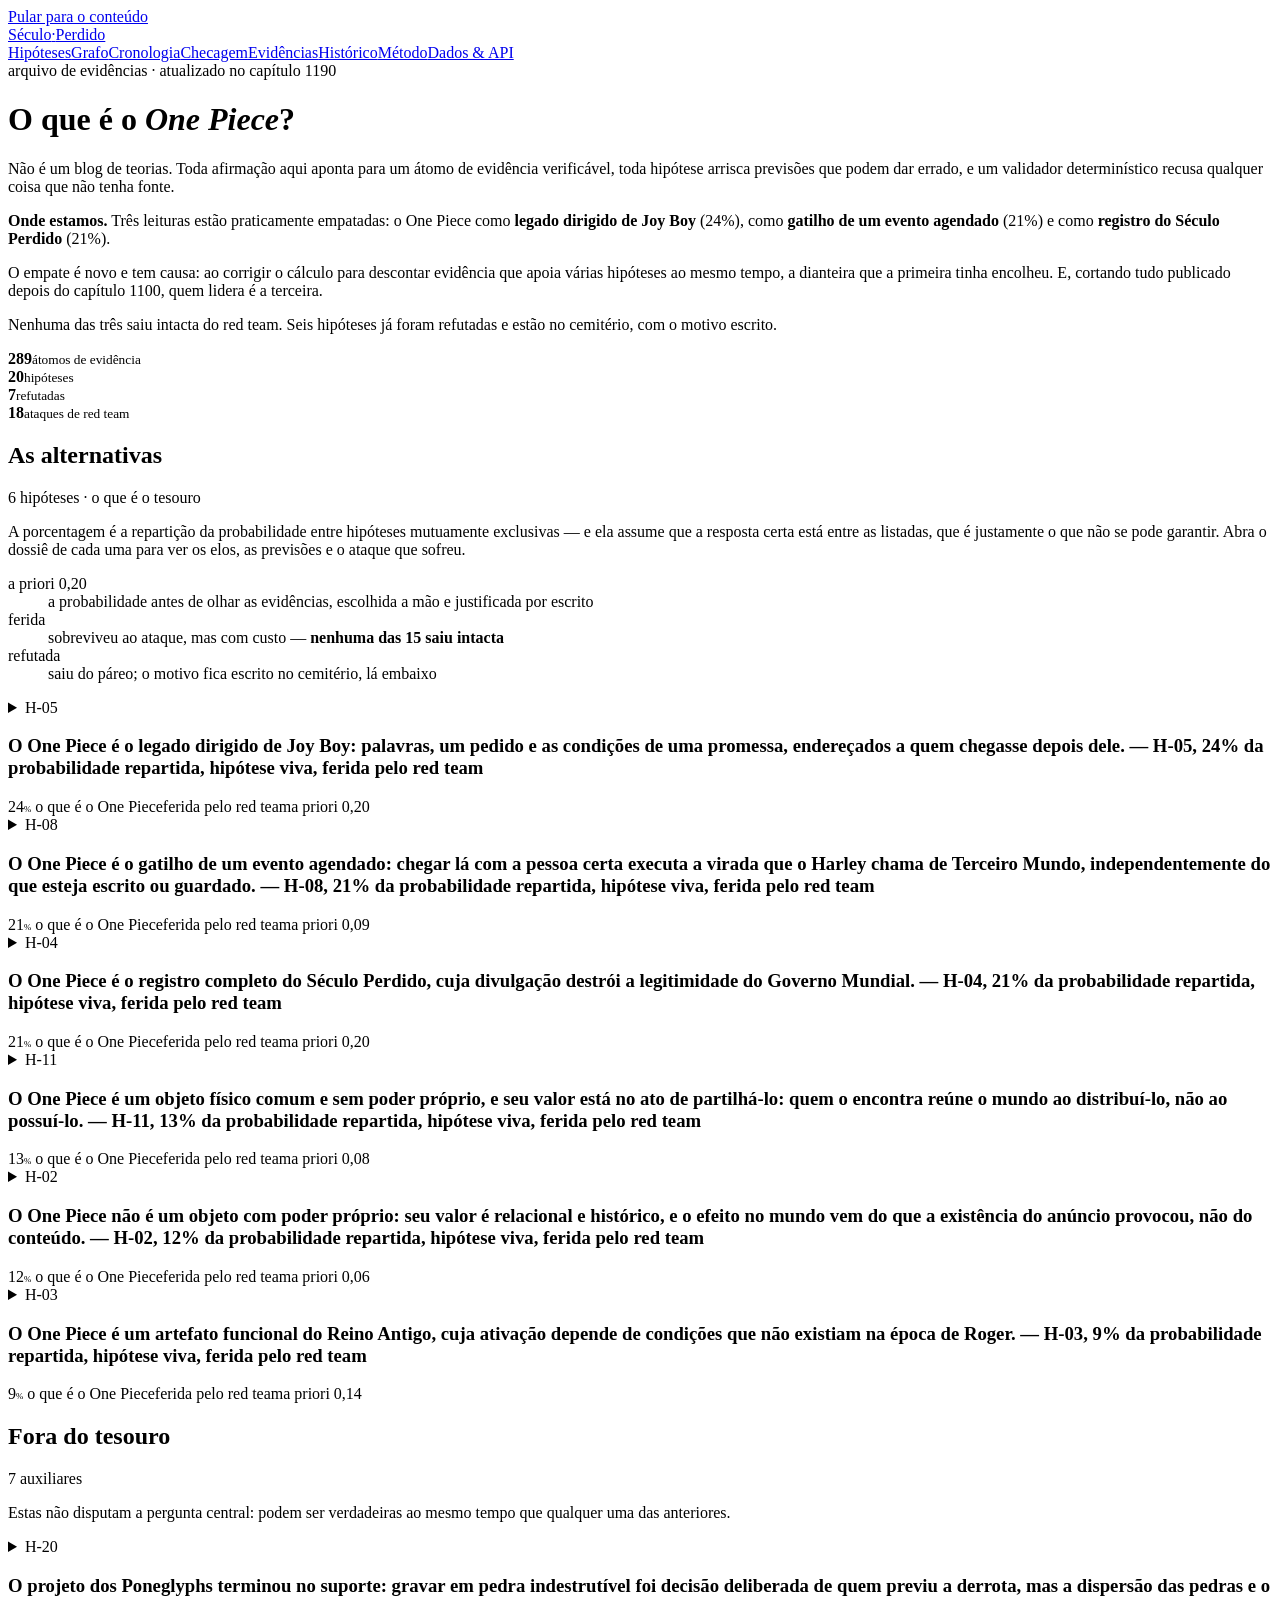
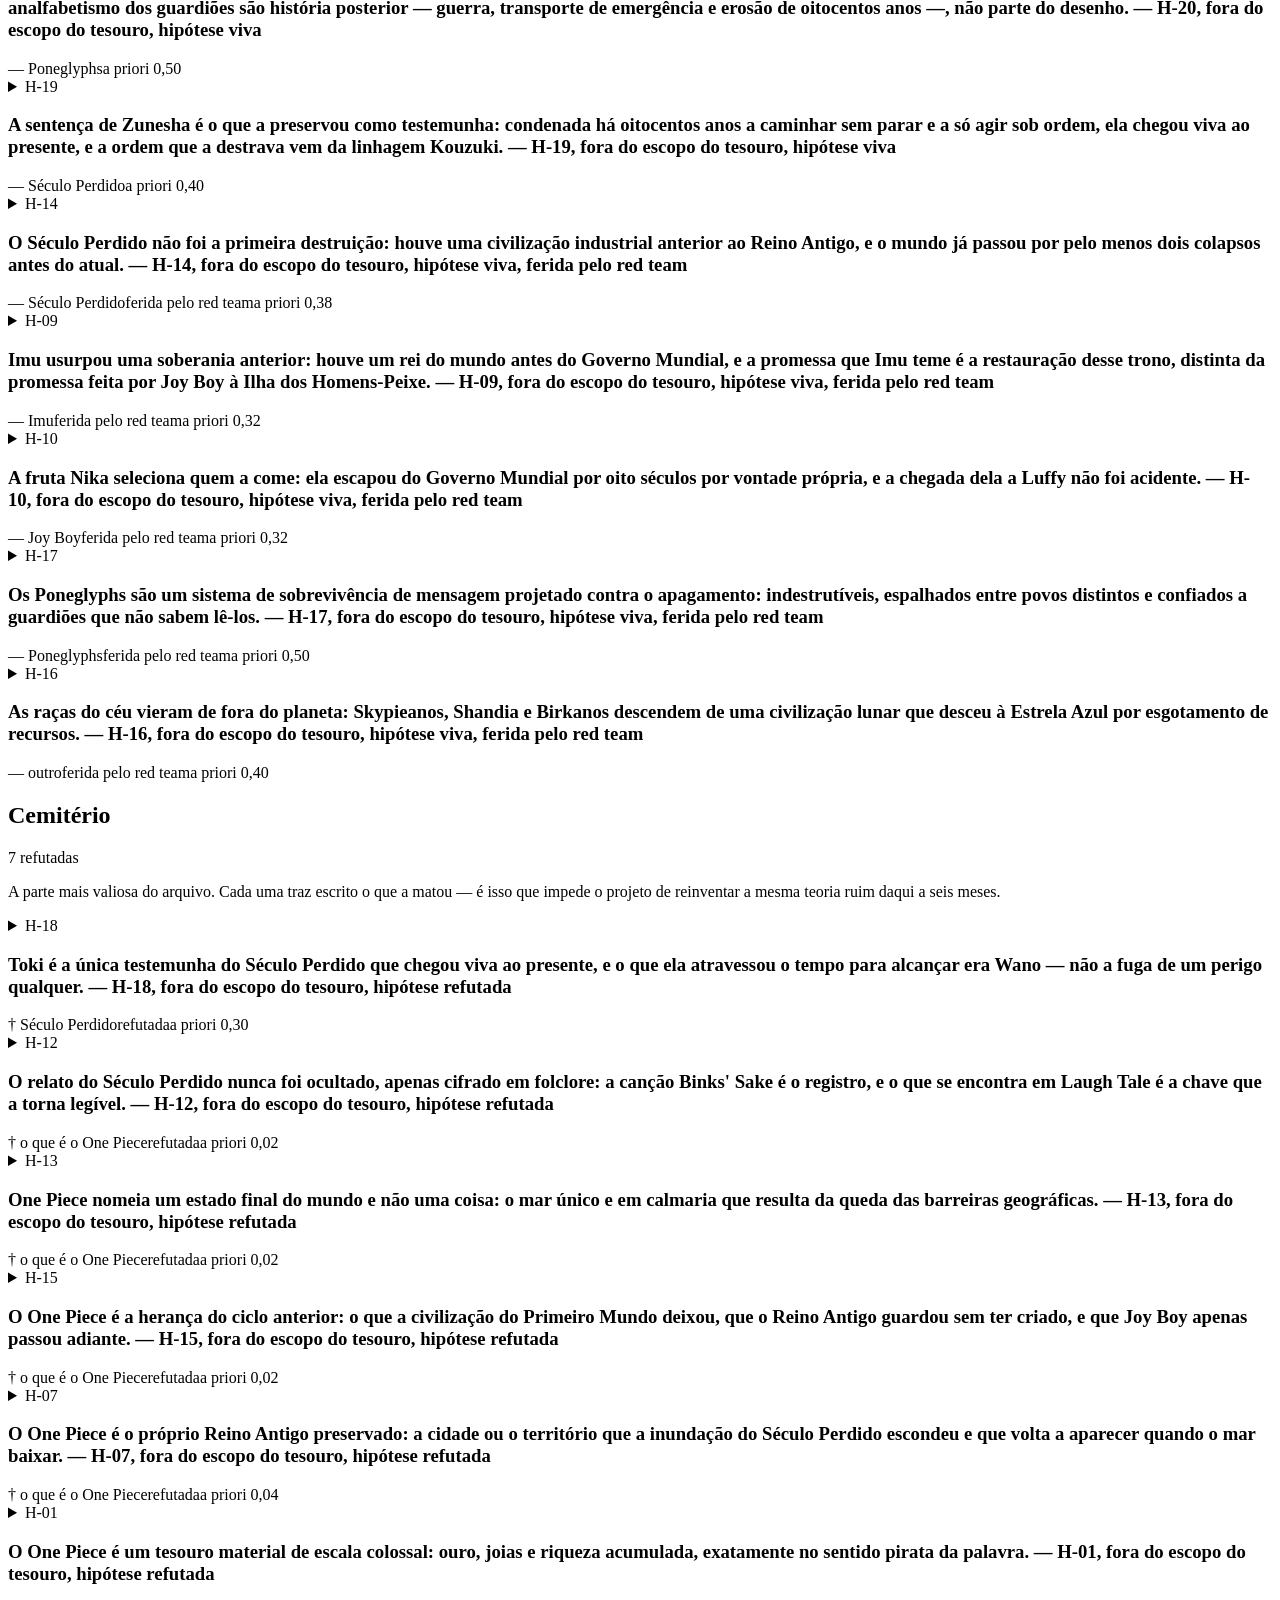
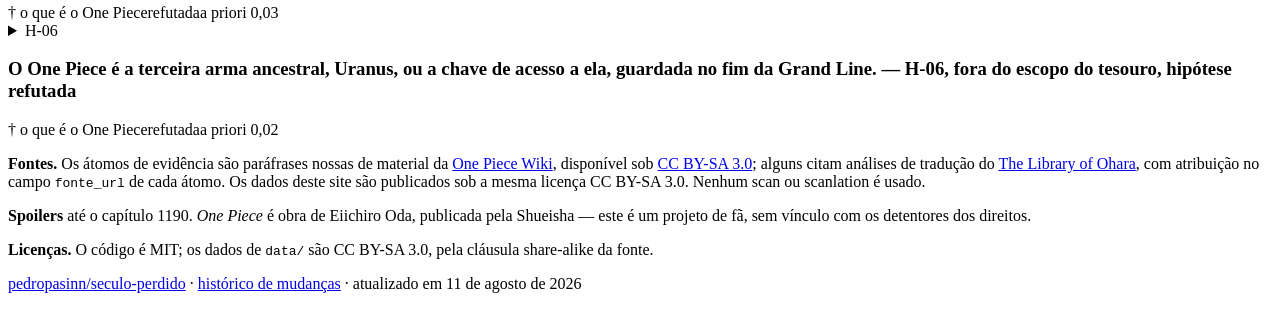
==== commit c66b07cf: "Pagina de checagem: o resumo popular contra o arquivo Oito afirmacoes que circulam nos resumos de On" ====
--- a/web/index.html
+++ b/web/index.html
@@ -22,12 +22,12 @@
 <link rel="preconnect" href="https://fonts.googleapis.com">
 <link rel="preconnect" href="https://fonts.gstatic.com" crossorigin>
 <link href="https://fonts.googleapis.com/css2?family=Bangers&family=Baloo+2:wght@500;600;700&family=Nunito:ital,wght@0,400;0,500;0,600;0,700;1,400&family=Space+Mono:wght@400;700&display=swap" rel="stylesheet">
-<link rel="stylesheet" href="/estilo.e3aa4db6.css">
+<link rel="stylesheet" href="/estilo.64991bae.css">
 </head><body>
 <a class="pula" href="#conteudo">Pular para o conteúdo</a>
 <header class="topo"><div class="env">
   <a class="marca" href="/">Século<span>·</span>Perdido</a>
-  <nav class="topo-nav"><a href="/" aria-current="page">Hipóteses</a><a href="/grafo">Grafo</a><a href="/cronologia">Cronologia</a><a href="/evidencias">Evidências</a><a href="/historico">Histórico</a><a href="/metodo">Método</a><a href="/dados">Dados & API</a></nav>
+  <nav class="topo-nav"><a href="/" aria-current="page">Hipóteses</a><a href="/grafo">Grafo</a><a href="/cronologia">Cronologia</a><a href="/checagem">Checagem</a><a href="/evidencias">Evidências</a><a href="/historico">Histórico</a><a href="/metodo">Método</a><a href="/dados">Dados & API</a></nav>
 </div></header>
 <a id="conteudo" tabindex="-1"></a><main>
 <div class="capa env">
@@ -538,5 +538,5 @@
 pela cláusula share-alike da fonte.</p>
 <p><a href="https://github.com/pedropasinn/seculo-perdido">pedropasinn/seculo-perdido</a> ·
 <a href="https://github.com/pedropasinn/seculo-perdido/commits/main">histórico de mudanças</a> ·
-atualizado em <time datetime="2026-08-11T20:12:21">11 de agosto de 2026</time></p>
+atualizado em <time datetime="2026-08-11T21:53:40">11 de agosto de 2026</time></p>
 </div></footer><script src="/app.a7a530bf.js"></script></body></html>
